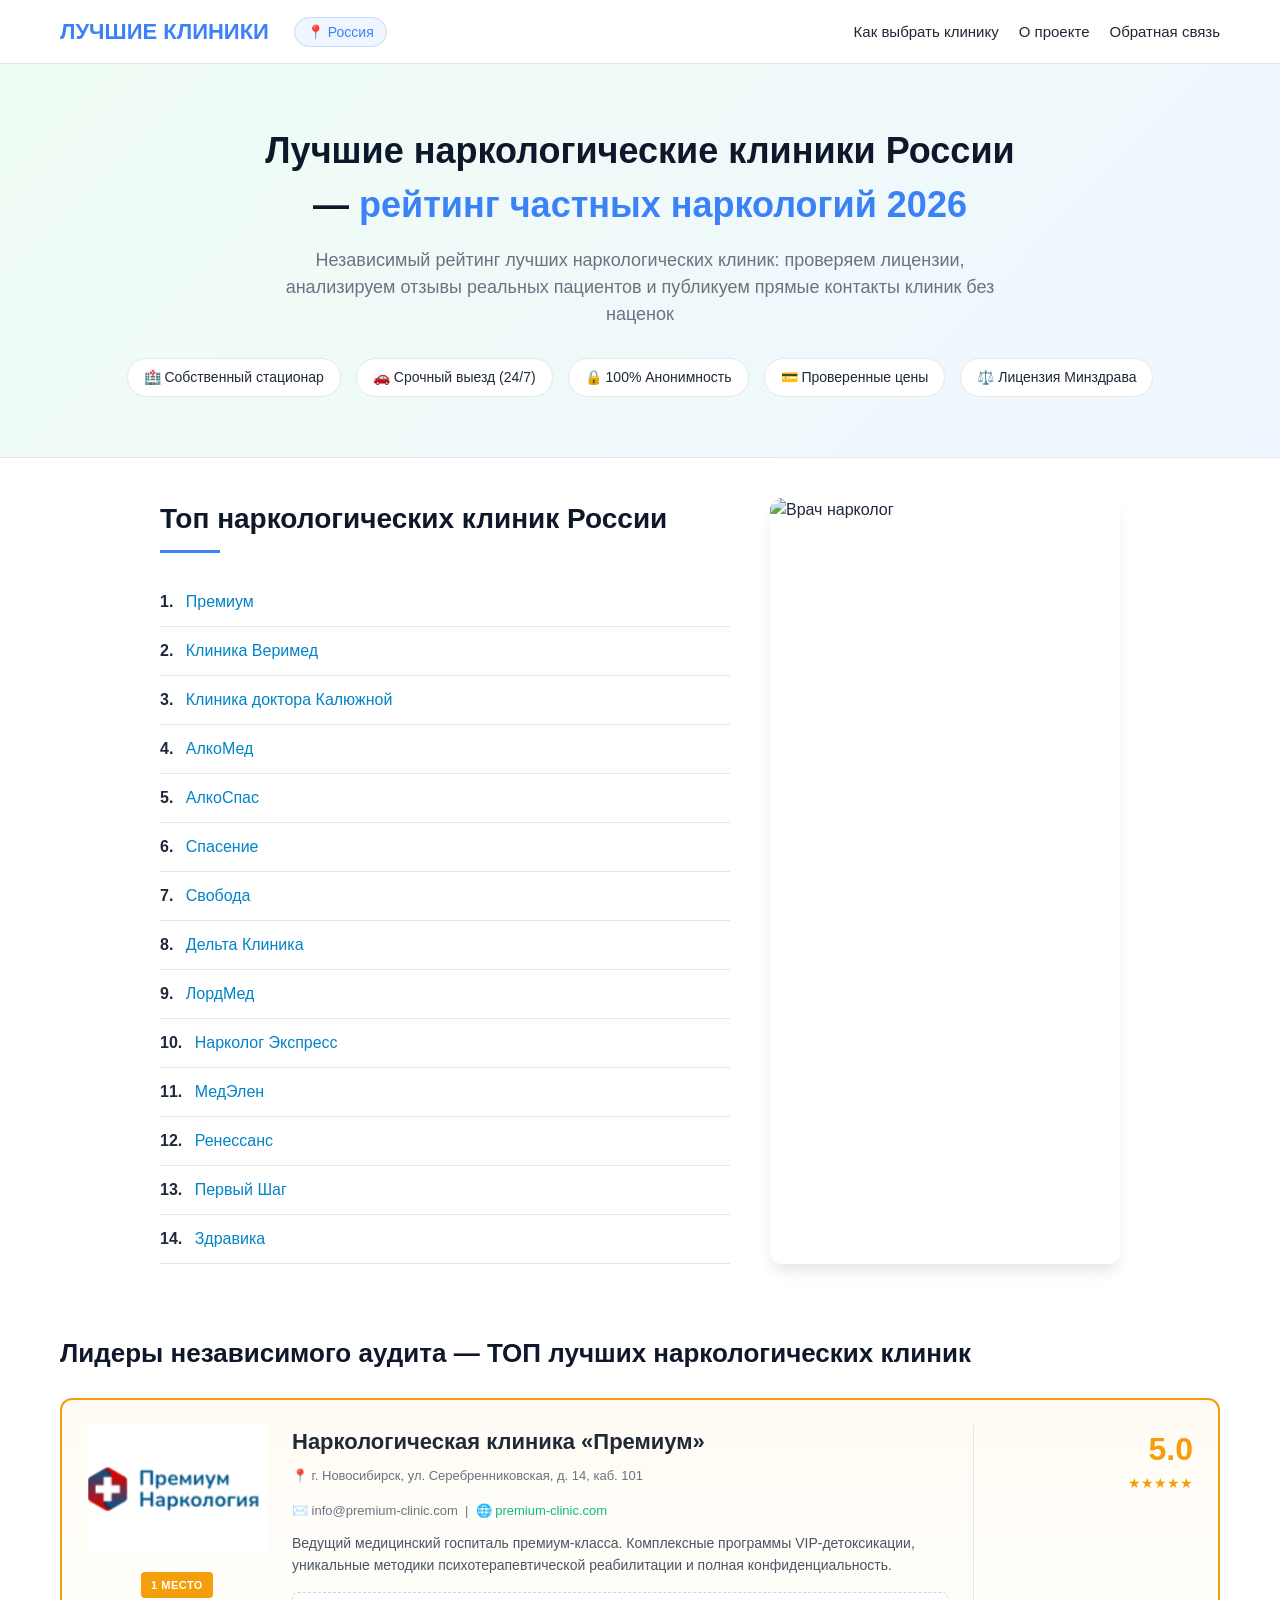
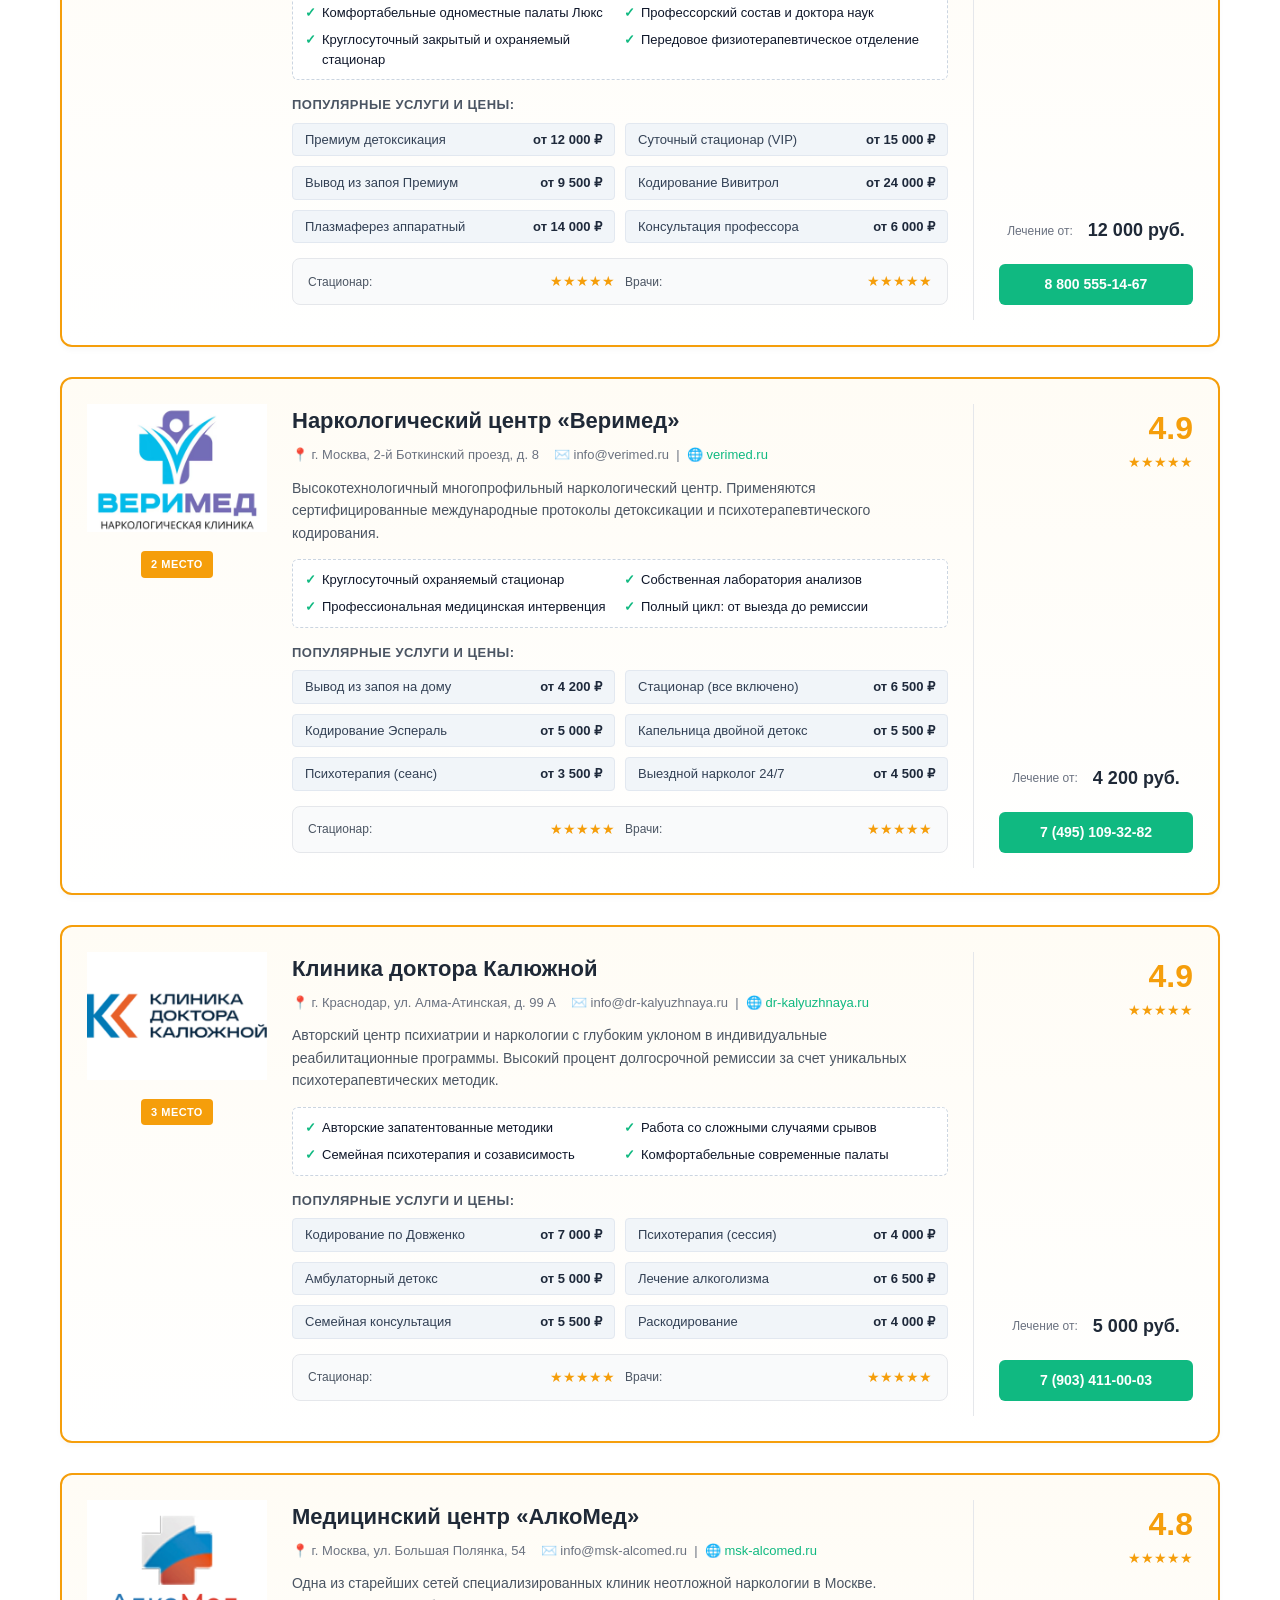
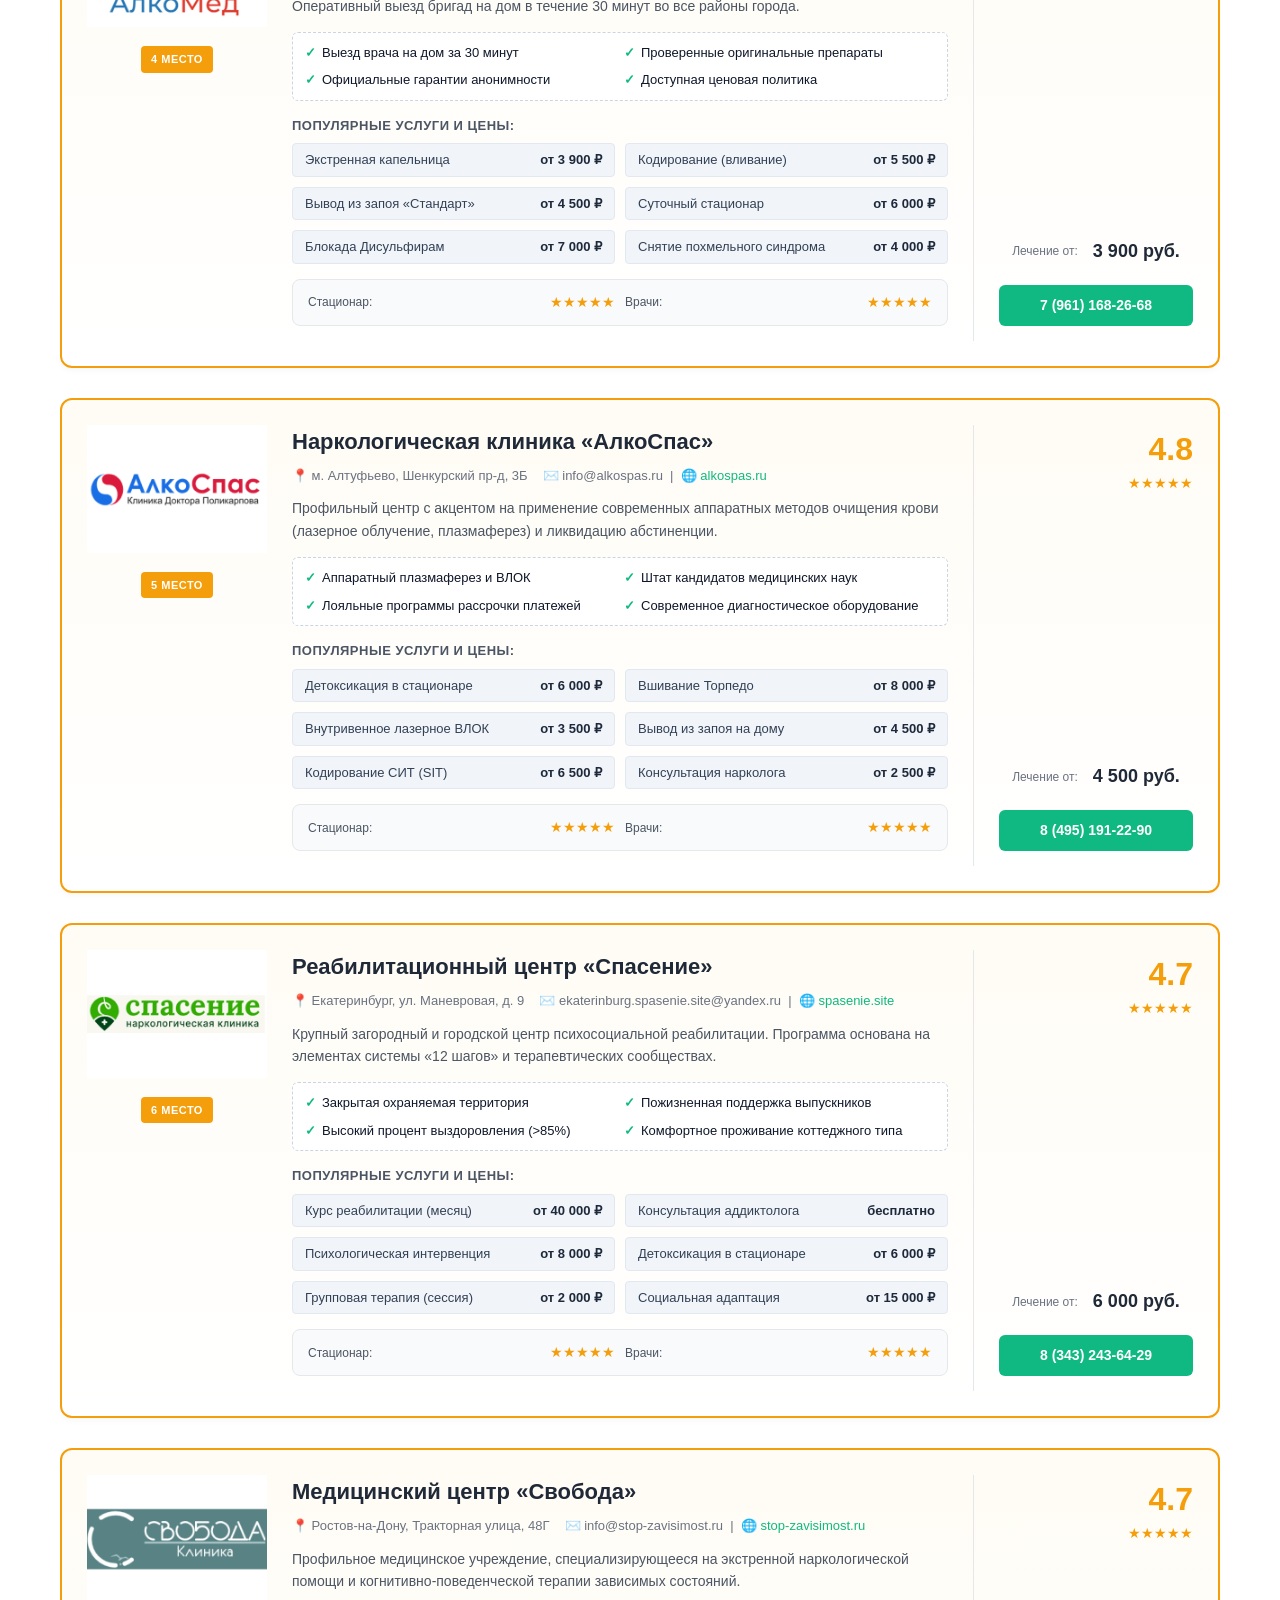
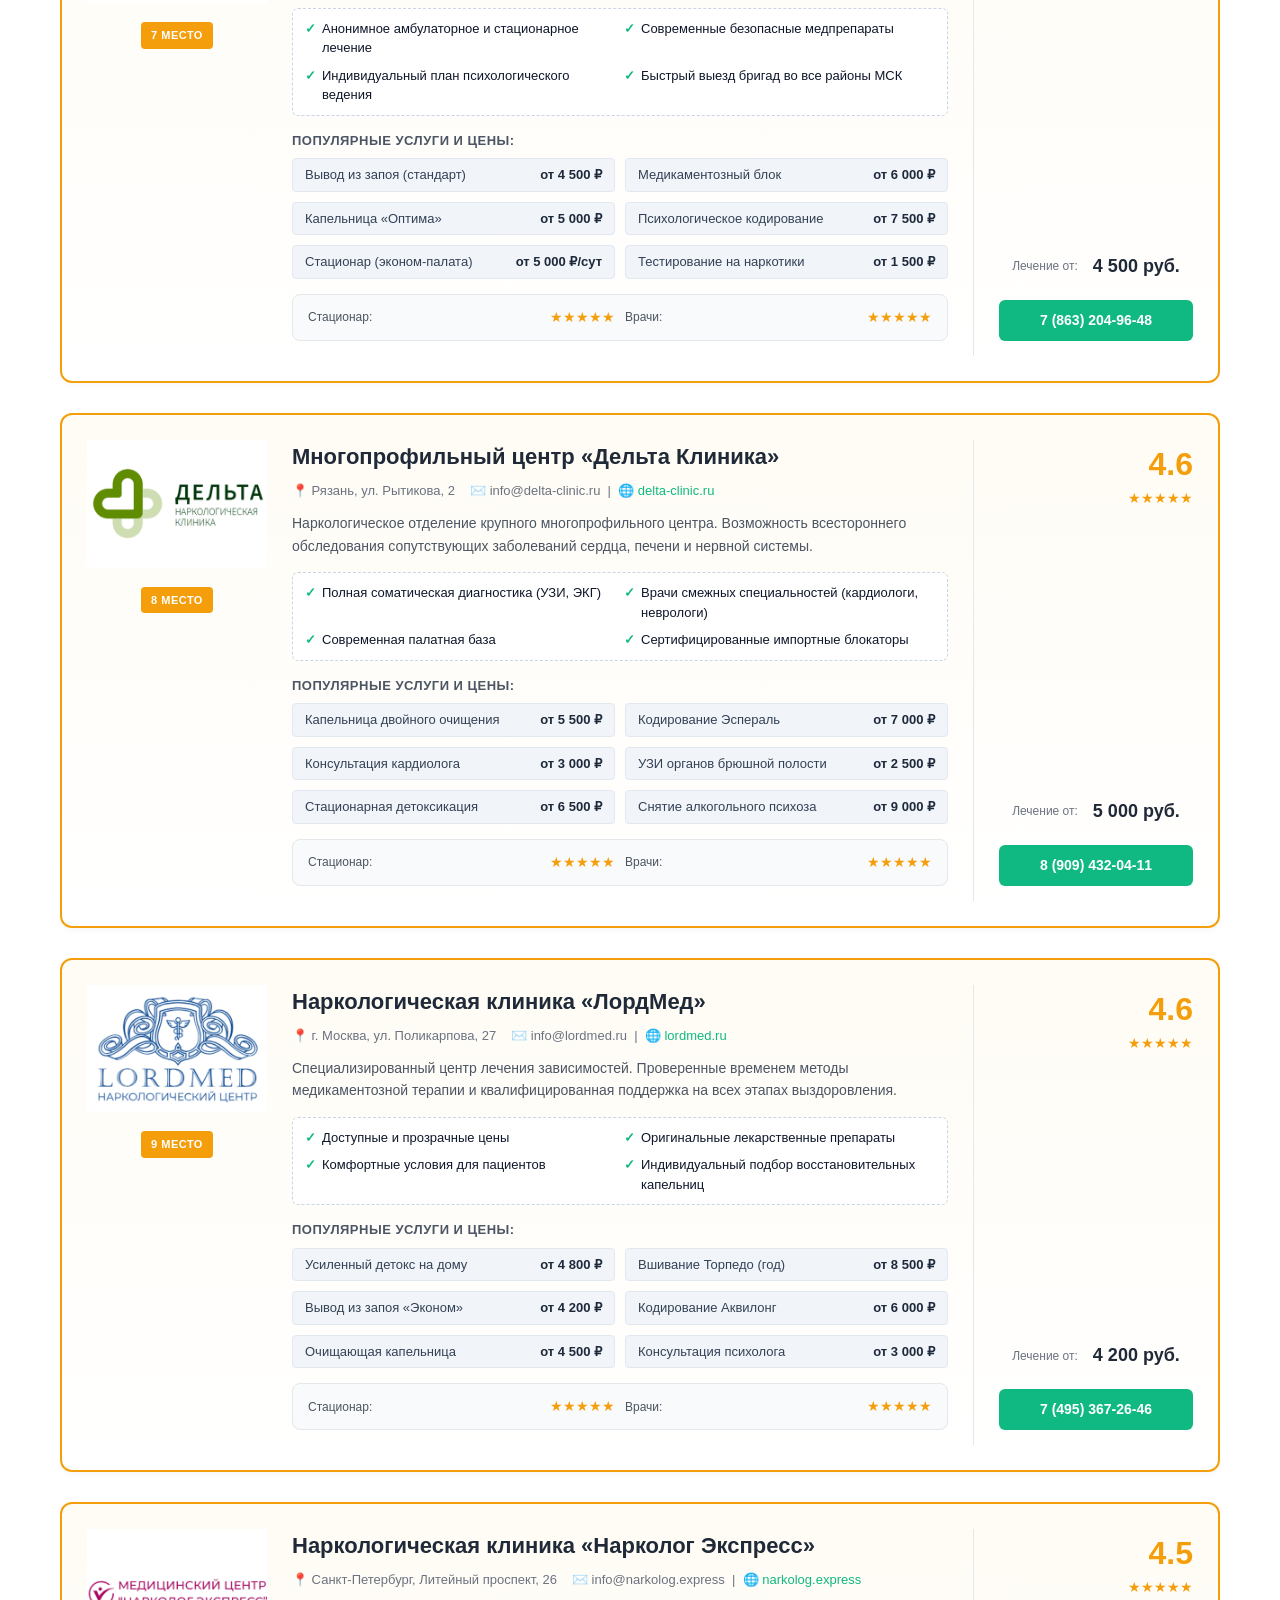
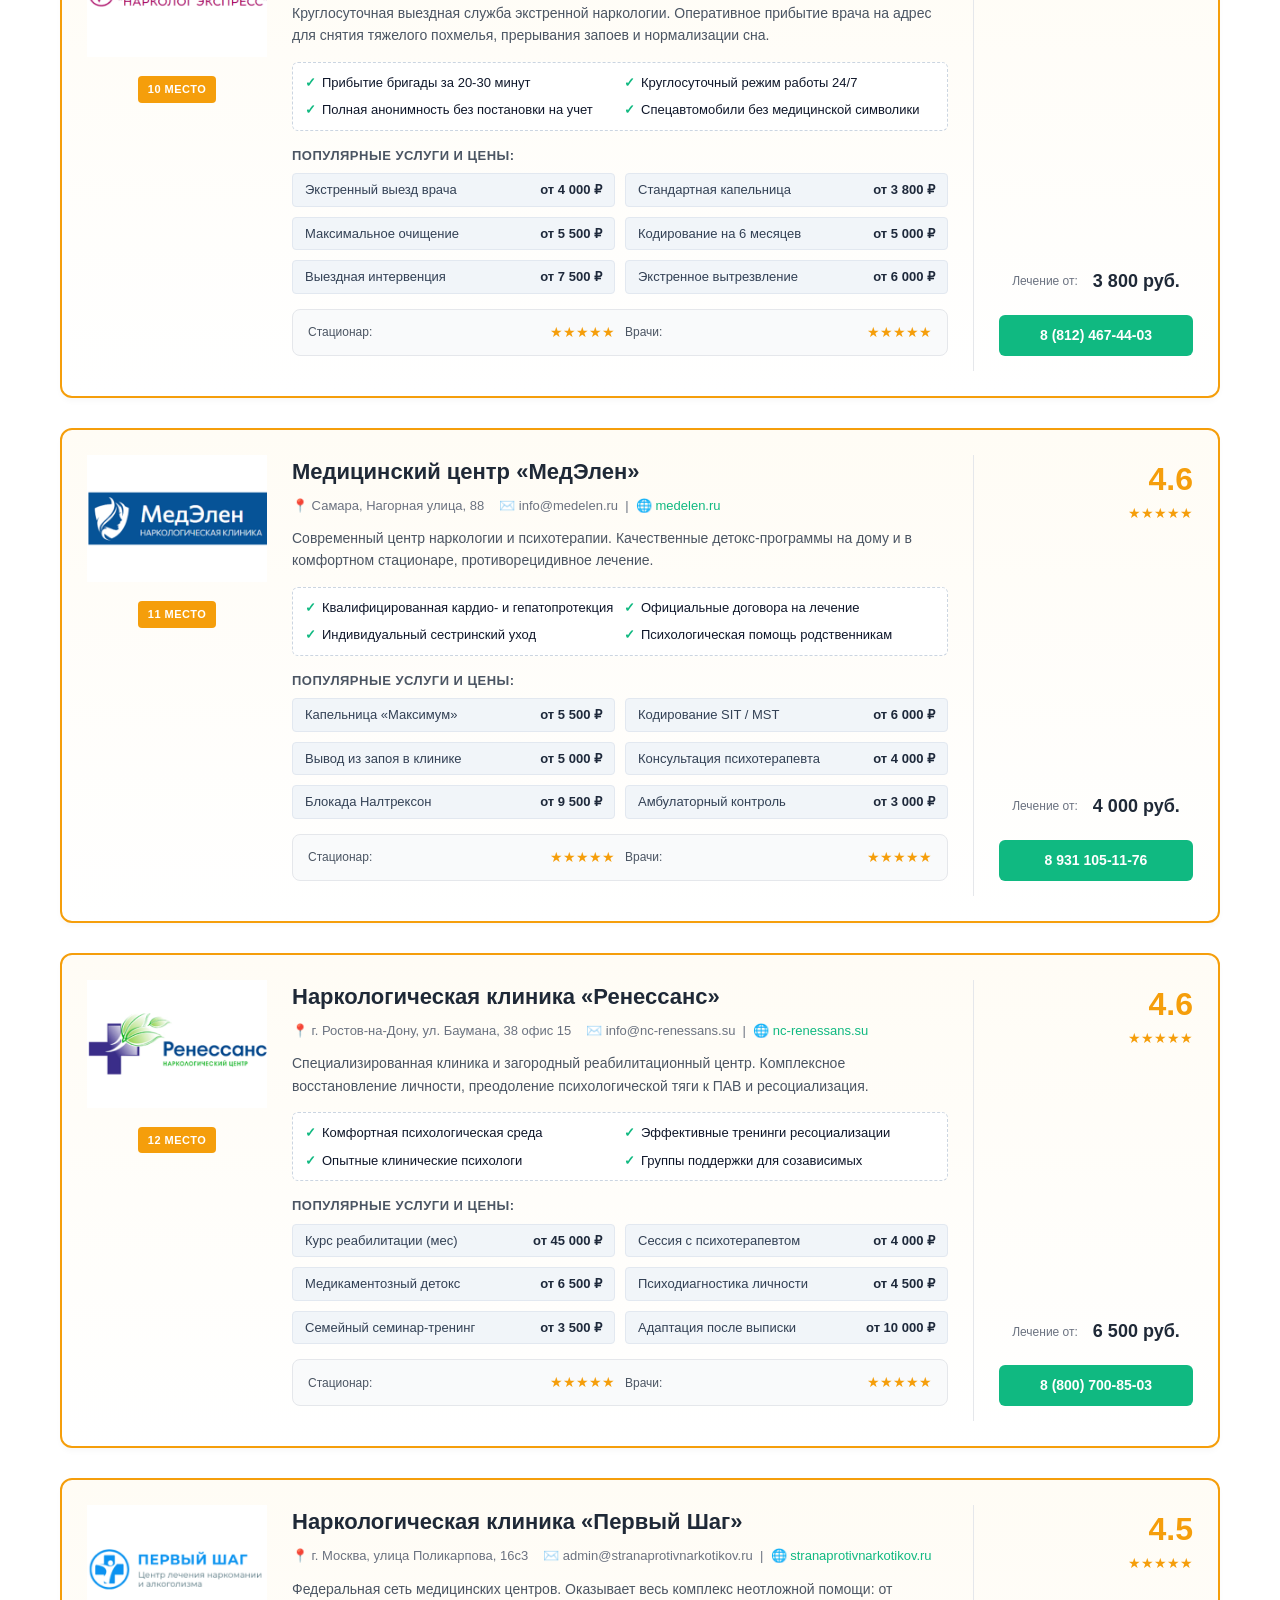
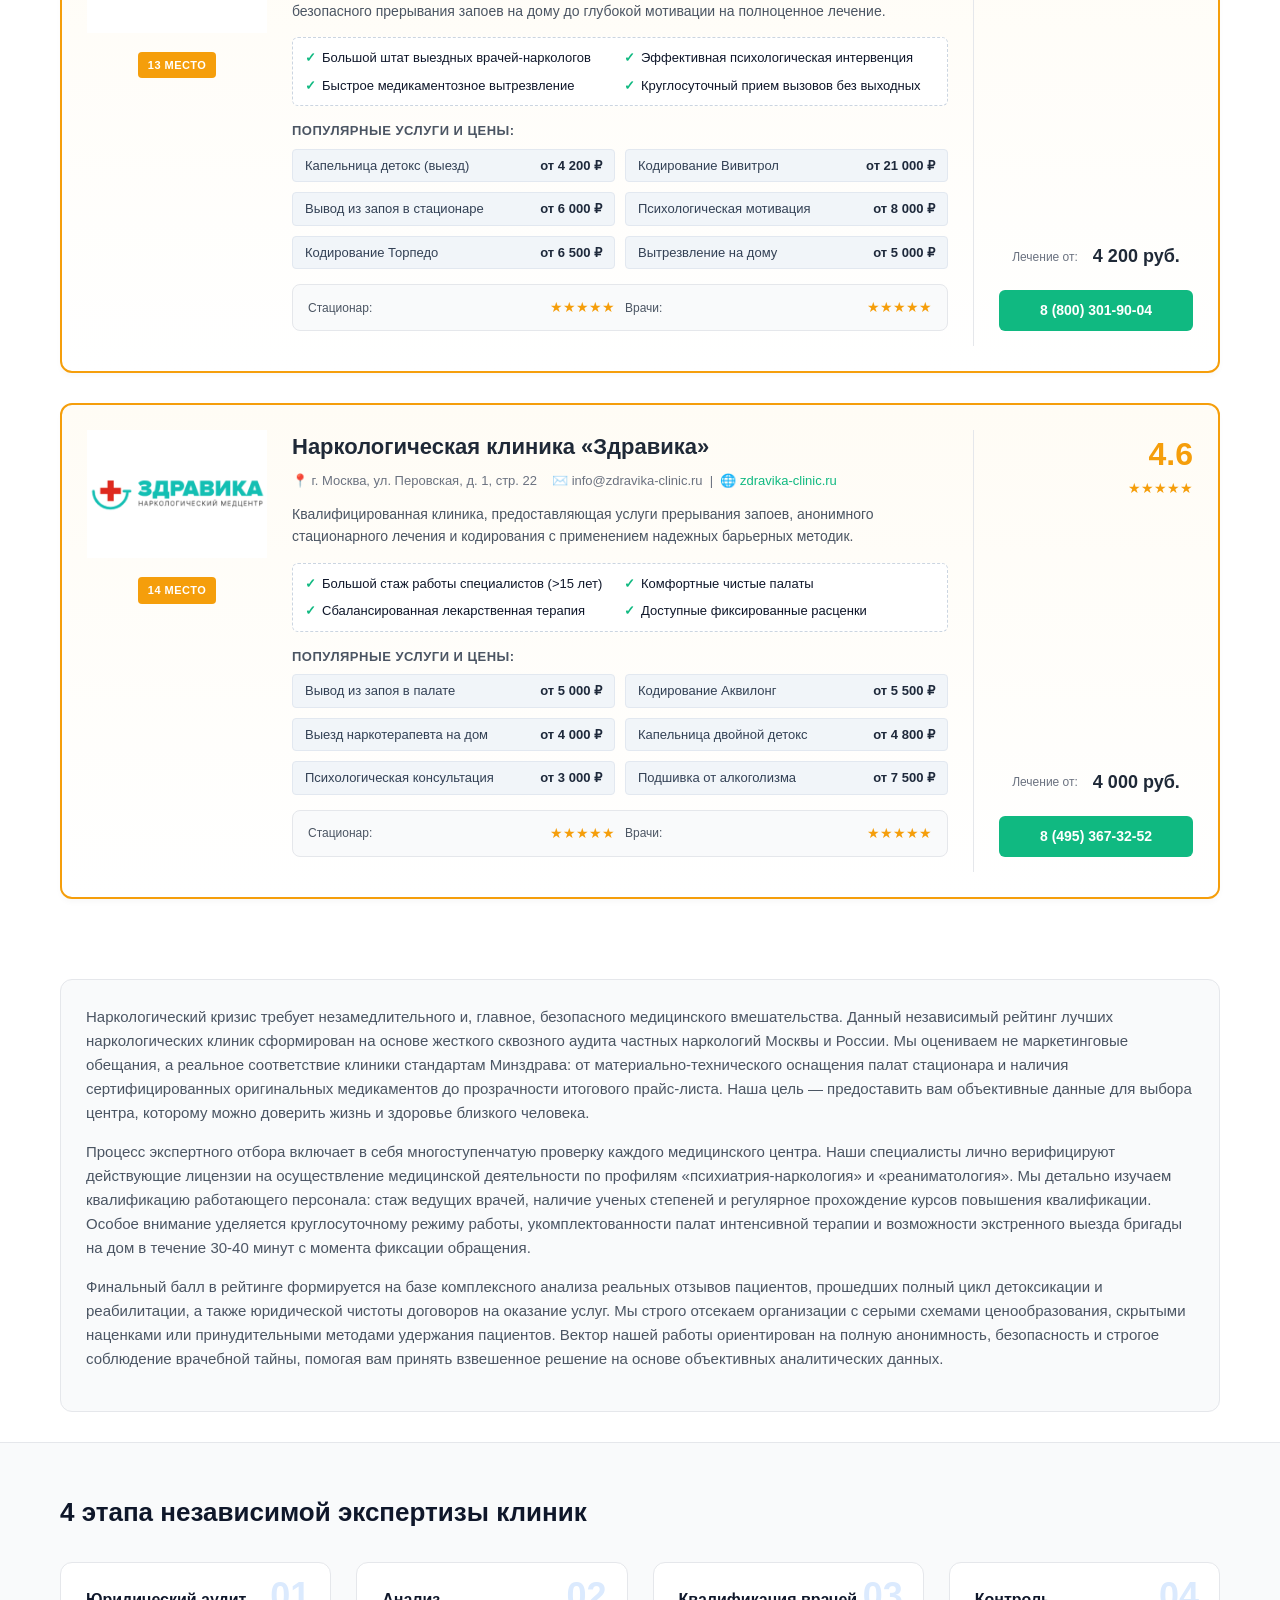
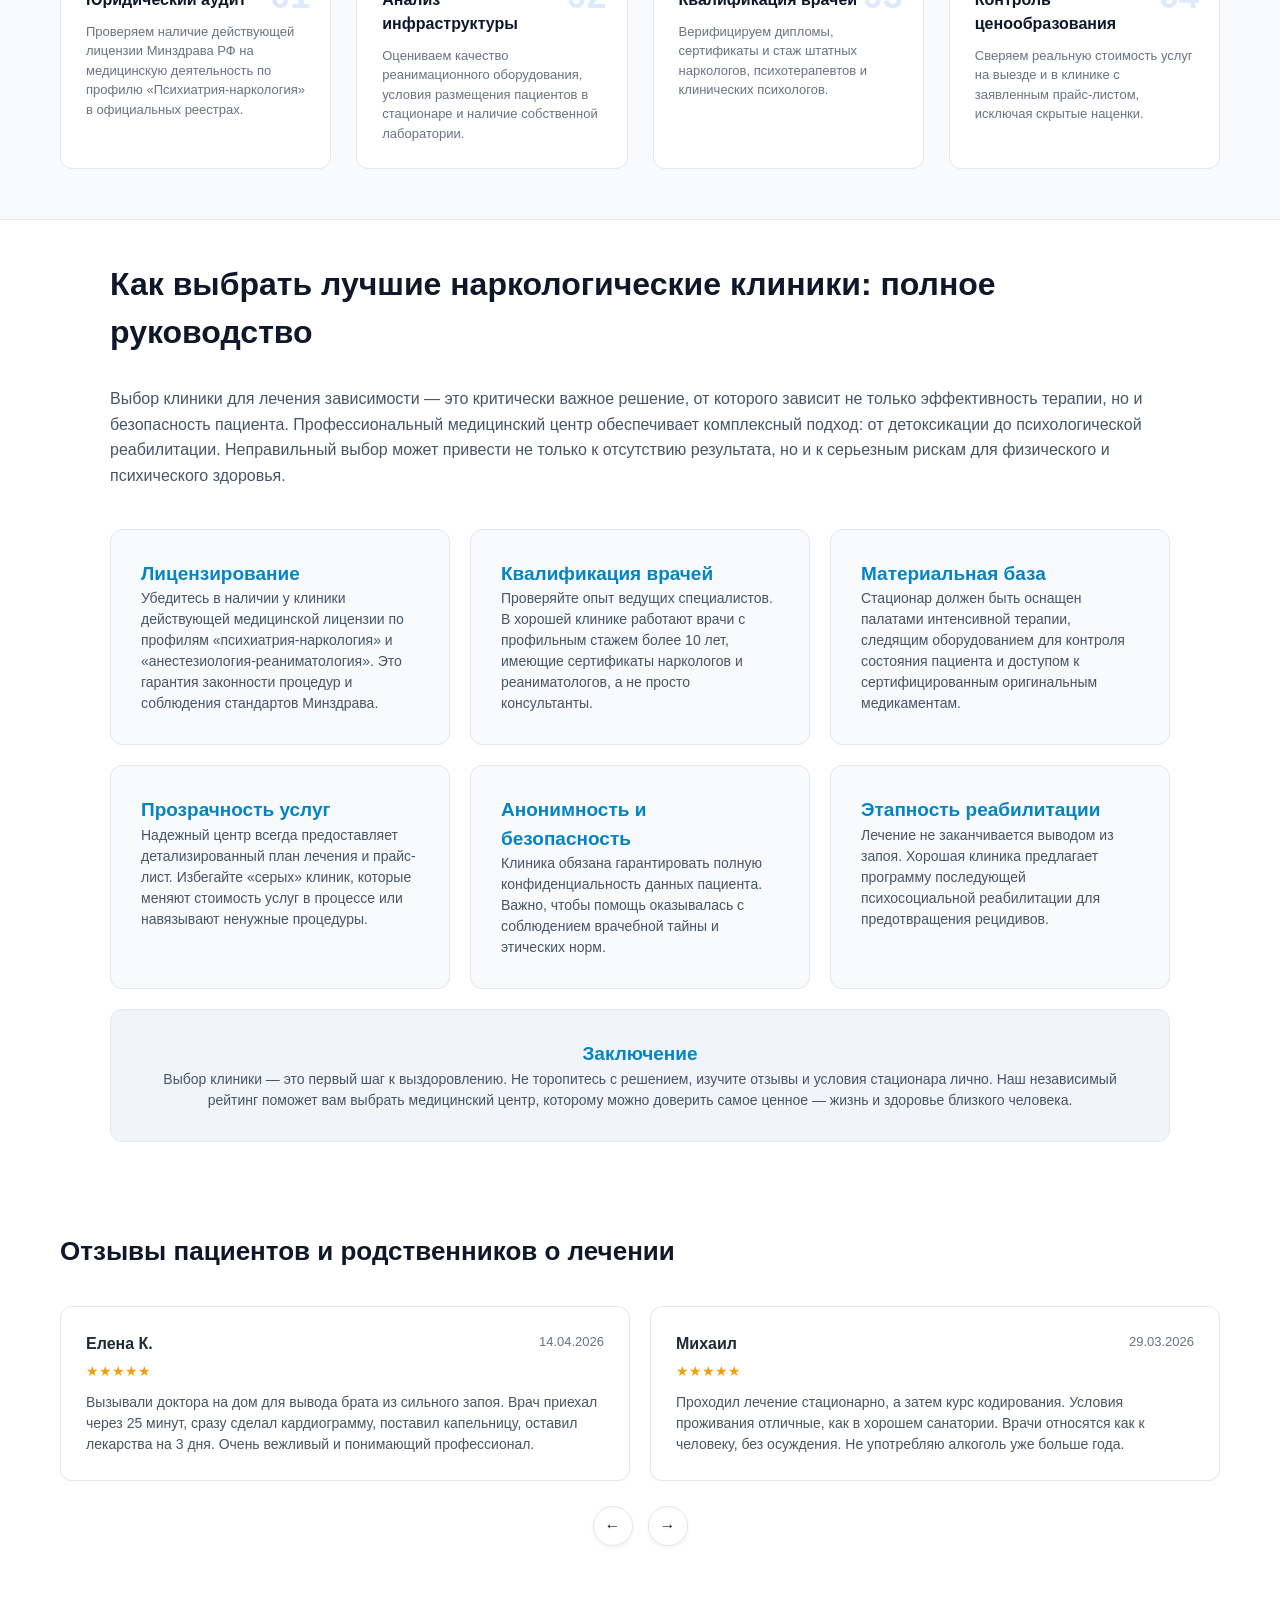
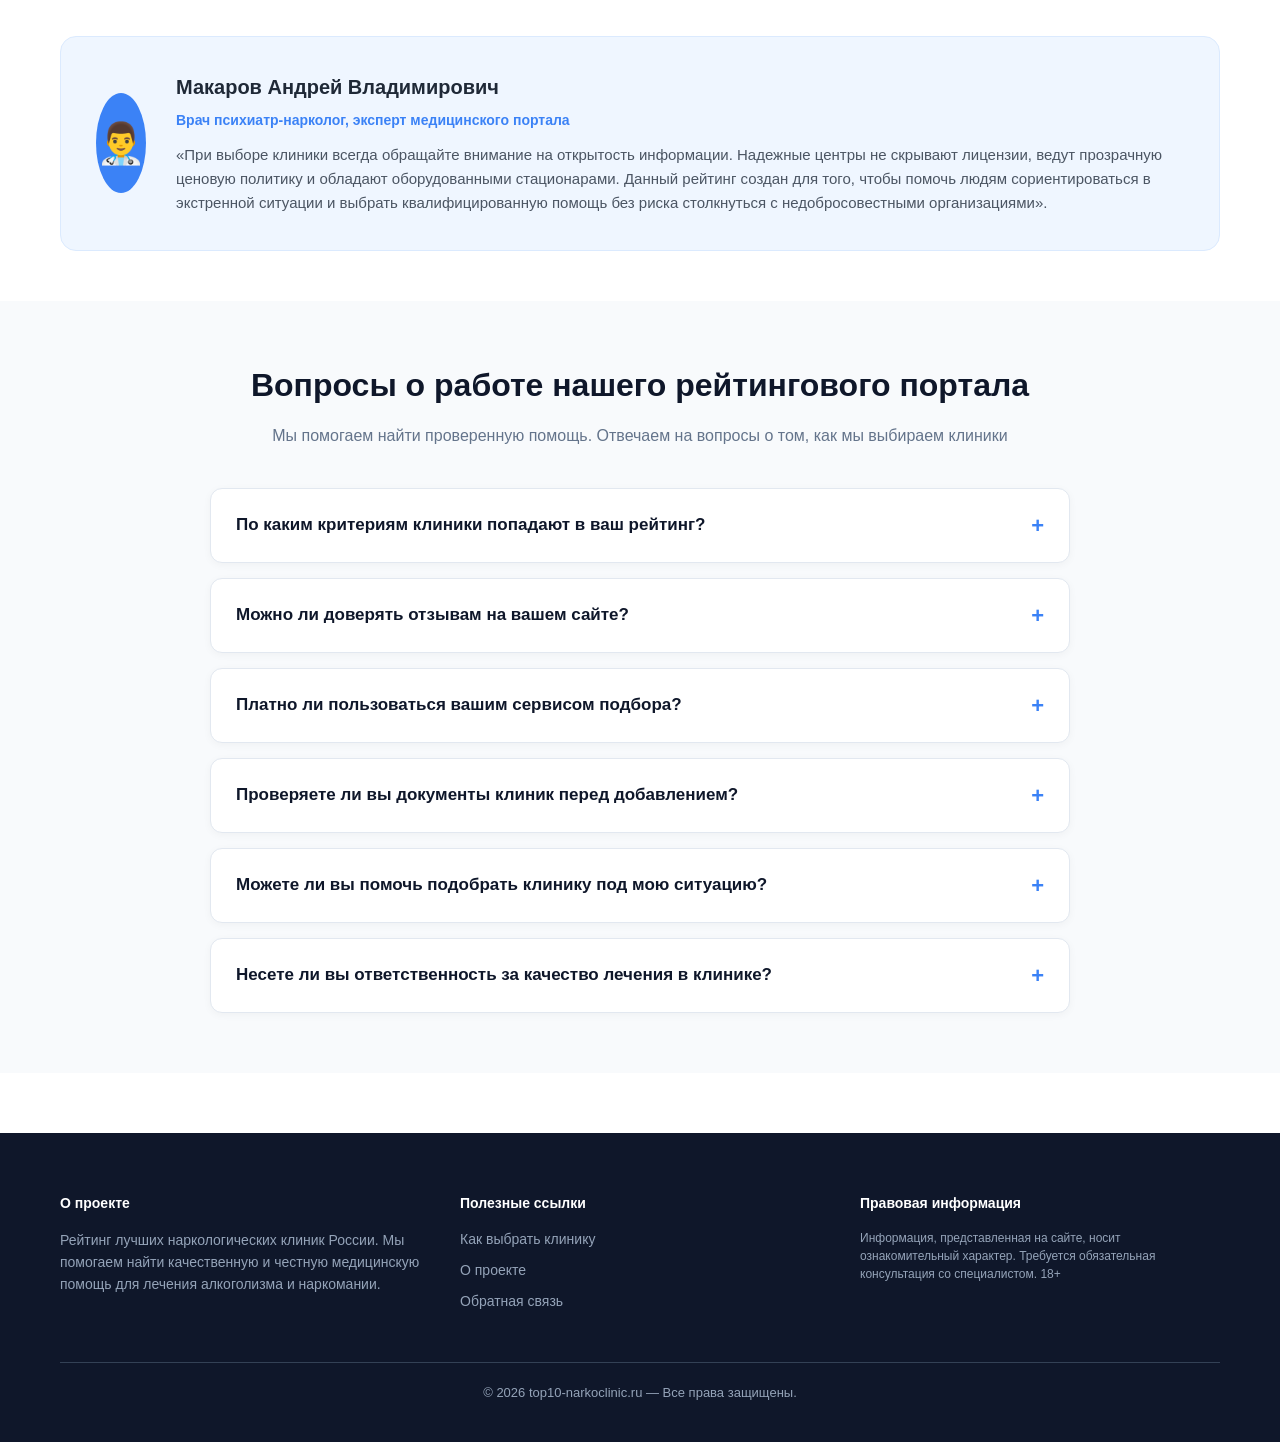
==== index.html @ 5a18c391 "first commit" ====
<!DOCTYPE html>
<html lang="ru">

<head>
  <meta charset="UTF-8">
  <meta name="viewport" content="width=device-width, initial-scale=1, maximum-scale=1, user-scalable=0" />
  <link rel="canonical" href="https://top10-narkoclinic.ru/">
  <meta name="description"
    content="Ежегодно обновляемый независимый рейтинг наркологических центров и клиник в Москве. Честные оценки экспертов, реальные отзывы пациентов и актуальные цены на лечение зависимостей на портале Лучшие клиники.">
  <title>Рейтинг наркологических клиник России 2026: ТОП лучших центров на top10-narkoclinic.ru</title>
  <meta name="keywords"
    content="рейтинг наркологических клиник, лучшие наркологические центры, наркология россия отзывы цены">
  <link rel="apple-touch-icon" sizes="180x180" href="/assets/img/favicon/apple-touch-icon.png">
  <link rel="icon" type="image/png" sizes="32x32" href="/assets/img/favicon/favicon-32x32.png">
  <link rel="icon" type="image/png" sizes="16x16" href="/assets/img/favicon/favicon-16x16.png">
  <link rel="stylesheet" href="./style.css">

  <meta name="robots" content="noindex, nofollow" />

  <!-- JSON-LD: ItemList -->
  <script type="application/ld+json">
{
  "@context": "https://schema.org",
  "@type": "ItemList",
  "name": "ТОП лучших наркологических клиник России 2026",
  "numberOfItems": 14,
  "itemListElement": [
    {
      "@type": "ListItem",
      "position": 1,
      "item": {
        "@type": "MedicalOrganization",
        "name": "Наркологическая клиника «Премиум»",
        "url": "https://premium-clinic.com/",
        "telephone": "+78005551467",
        "image": "https://top10-narkoclinic.ru/logo/premium-clinic.jpg",
        "openingHours": "Mo-Su 00:00-24:00",
        "medicalSpecialty": "Psychiatry",
        "description": "Ведущий медицинский госпиталь премиум-класса. Комплексные программы VIP-детоксикации, уникальные методики психотерапевтической реабилитации и полная конфиденциальность.",
        "address": {
          "@type": "PostalAddress",
          "streetAddress": "ул. Серебренниковская, д. 14, каб. 101",
          "addressLocality": "Новосибирск",
          "addressCountry": "RU"
        },
        "aggregateRating": {
          "@type": "AggregateRating",
          "ratingValue": "5.0",
          "bestRating": "5",
          "worstRating": "1",
          "reviewCount": "312"
        }
      }
    },
    {
      "@type": "ListItem",
      "position": 2,
      "item": {
        "@type": "MedicalOrganization",
        "name": "Наркологический центр «Веримед»",
        "url": "https://verimed.ru/",
        "telephone": "+74951093282",
        "image": "https://top10-narkoclinic.ru/logo/verimed.jpg",
        "openingHours": "Mo-Su 00:00-24:00",
        "medicalSpecialty": "Psychiatry",
        "description": "Высокотехнологичный многопрофильный наркологический центр. Применяются сертифицированные международные протоколы детоксикации и психотерапевтического кодирования.",
        "address": {
          "@type": "PostalAddress",
          "streetAddress": "2-й Боткинский проезд, д. 8",
          "addressLocality": "Москва",
          "addressCountry": "RU"
        },
        "aggregateRating": {
          "@type": "AggregateRating",
          "ratingValue": "4.9",
          "bestRating": "5",
          "worstRating": "1",
          "reviewCount": "285"
        }
      }
    },
    {
      "@type": "ListItem",
      "position": 3,
      "item": {
        "@type": "MedicalOrganization",
        "name": "Клиника доктора Калюжной",
        "url": "https://dr-kalyuzhnaya.ru/",
        "telephone": "+79034110003",
        "image": "https://top10-narkoclinic.ru/logo/dr-kalyuzhnaya.jpg",
        "openingHours": "Mo-Su 00:00-24:00",
        "medicalSpecialty": "Psychiatry",
        "description": "Авторский центр психиатрии и наркологии с глубоким уклоном в индивидуальные реабилитационные программы. Высокий процент долгосрочной ремиссии за счет уникальных психотерапевтических методик.",
        "address": {
          "@type": "PostalAddress",
          "streetAddress": "ул. Алма-Атинская, д. 99 А",
          "addressLocality": "Краснодар",
          "addressCountry": "RU"
        },
        "aggregateRating": {
          "@type": "AggregateRating",
          "ratingValue": "4.9",
          "bestRating": "5",
          "worstRating": "1",
          "reviewCount": "198"
        }
      }
    },
    {
      "@type": "ListItem",
      "position": 4,
      "item": {
        "@type": "MedicalOrganization",
        "name": "Медицинский центр «АлкоМед»",
        "url": "https://msk-alcomed.ru/",
        "telephone": "+79611682668",
        "image": "https://top10-narkoclinic.ru/logo/msk-alcomed.jpg",
        "openingHours": "Mo-Su 00:00-24:00",
        "medicalSpecialty": "Psychiatry",
        "description": "Одна из старейших сетей специализированных клиник неотложной наркологии в Москве. Оперативный выезд бригад на дом в течение 30 минут во все районы города.",
        "address": {
          "@type": "PostalAddress",
          "streetAddress": "ул. Большая Полянка, 54",
          "addressLocality": "Москва",
          "addressCountry": "RU"
        },
        "aggregateRating": {
          "@type": "AggregateRating",
          "ratingValue": "4.8",
          "bestRating": "5",
          "worstRating": "1",
          "reviewCount": "421"
        }
      }
    },
    {
      "@type": "ListItem",
      "position": 5,
      "item": {
        "@type": "MedicalOrganization",
        "name": "Наркологическая клиника «АлкоСпас»",
        "url": "https://alkospas.ru/",
        "telephone": "+74951912290",
        "image": "https://top10-narkoclinic.ru/logo/alkospas.jpg",
        "openingHours": "Mo-Su 00:00-24:00",
        "medicalSpecialty": "Psychiatry",
        "description": "Профильный центр с акцентом на применение современных аппаратных методов очищения крови (лазерное облучение, плазмаферез) и ликвидацию абстиненции.",
        "address": {
          "@type": "PostalAddress",
          "streetAddress": "Шенкурский пр-д, 3Б",
          "addressLocality": "Москва",
          "addressCountry": "RU"
        },
        "aggregateRating": {
          "@type": "AggregateRating",
          "ratingValue": "4.8",
          "bestRating": "5",
          "worstRating": "1",
          "reviewCount": "267"
        }
      }
    },
    {
      "@type": "ListItem",
      "position": 6,
      "item": {
        "@type": "MedicalOrganization",
        "name": "Реабилитационный центр «Спасение»",
        "url": "https://spasenie.site/",
        "telephone": "+73432436429",
        "image": "https://top10-narkoclinic.ru/logo/spasenie.jpg",
        "openingHours": "Mo-Su 00:00-24:00",
        "medicalSpecialty": "Psychiatry",
        "description": "Крупный загородный и городской центр психосоциальной реабилитации. Программа основана на элементах системы «12 шагов» и терапевтических сообществах.",
        "address": {
          "@type": "PostalAddress",
          "streetAddress": "ул. Маневровая, д. 9",
          "addressLocality": "Екатеринбург",
          "addressCountry": "RU"
        },
        "aggregateRating": {
          "@type": "AggregateRating",
          "ratingValue": "4.7",
          "bestRating": "5",
          "worstRating": "1",
          "reviewCount": "156"
        }
      }
    },
    {
      "@type": "ListItem",
      "position": 7,
      "item": {
        "@type": "MedicalOrganization",
        "name": "Медицинский центр «Свобода»",
        "url": "https://stop-zavisimost.ru/",
        "telephone": "+78632049648",
        "image": "https://top10-narkoclinic.ru/logo/stop-zavisimost.jpg",
        "openingHours": "Mo-Su 00:00-24:00",
        "medicalSpecialty": "Psychiatry",
        "description": "Профильное медицинское учреждение, специализирующееся на экстренной наркологической помощи и когнитивно-поведенческой терапии зависимых состояний.",
        "address": {
          "@type": "PostalAddress",
          "streetAddress": "Тракторная улица, 48Г",
          "addressLocality": "Ростов-на-Дону",
          "addressCountry": "RU"
        },
        "aggregateRating": {
          "@type": "AggregateRating",
          "ratingValue": "4.7",
          "bestRating": "5",
          "worstRating": "1",
          "reviewCount": "143"
        }
      }
    },
    {
      "@type": "ListItem",
      "position": 8,
      "item": {
        "@type": "MedicalOrganization",
        "name": "Многопрофильный центр «Дельта Клиника»",
        "url": "https://delta-clinic.ru/",
        "telephone": "+79094320411",
        "image": "https://top10-narkoclinic.ru/logo/delta-clinic.jpg",
        "openingHours": "Mo-Su 00:00-24:00",
        "medicalSpecialty": "Psychiatry",
        "description": "Наркологическое отделение крупного многопрофильного центра. Возможность всестороннего обследования сопутствующих заболеваний сердца, печени и нервной системы.",
        "address": {
          "@type": "PostalAddress",
          "streetAddress": "ул. Рытикова, 2",
          "addressLocality": "Рязань",
          "addressCountry": "RU"
        },
        "aggregateRating": {
          "@type": "AggregateRating",
          "ratingValue": "4.6",
          "bestRating": "5",
          "worstRating": "1",
          "reviewCount": "189"
        }
      }
    },
    {
      "@type": "ListItem",
      "position": 9,
      "item": {
        "@type": "MedicalOrganization",
        "name": "Наркологическая клиника «ЛордМед»",
        "url": "https://lordmed.ru/",
        "telephone": "+74953672646",
        "image": "https://top10-narkoclinic.ru/logo/lordmed.jpg",
        "openingHours": "Mo-Su 00:00-24:00",
        "medicalSpecialty": "Psychiatry",
        "description": "Специализированный центр лечения зависимостей. Проверенные временем методы медикаментозной терапии и квалифицированная поддержка на всех этапах выздоровления.",
        "address": {
          "@type": "PostalAddress",
          "streetAddress": "ул. Поликарпова, 27",
          "addressLocality": "Москва",
          "addressCountry": "RU"
        },
        "aggregateRating": {
          "@type": "AggregateRating",
          "ratingValue": "4.6",
          "bestRating": "5",
          "worstRating": "1",
          "reviewCount": "201"
        }
      }
    },
    {
      "@type": "ListItem",
      "position": 10,
      "item": {
        "@type": "MedicalOrganization",
        "name": "Наркологическая клиника «Нарколог Экспресс»",
        "url": "https://narkolog.express/",
        "telephone": "+78124674403",
        "image": "https://top10-narkoclinic.ru/logo/narkolog.express.jpg",
        "openingHours": "Mo-Su 00:00-24:00",
        "medicalSpecialty": "Psychiatry",
        "description": "Круглосуточная выездная служба экстренной наркологии. Оперативное прибытие врача на адрес для снятия тяжелого похмелья, прерывания запоев и нормализации сна.",
        "address": {
          "@type": "PostalAddress",
          "streetAddress": "Литейный проспект, 26",
          "addressLocality": "Санкт-Петербург",
          "addressCountry": "RU"
        },
        "aggregateRating": {
          "@type": "AggregateRating",
          "ratingValue": "4.5",
          "bestRating": "5",
          "worstRating": "1",
          "reviewCount": "324"
        }
      }
    },
    {
      "@type": "ListItem",
      "position": 11,
      "item": {
        "@type": "MedicalOrganization",
        "name": "Медицинский центр «МедЭлен»",
        "url": "https://medelen.ru/",
        "telephone": "+79311051176",
        "image": "https://top10-narkoclinic.ru/logo/medelen.jpg",
        "openingHours": "Mo-Su 00:00-24:00",
        "medicalSpecialty": "Psychiatry",
        "description": "Современный центр наркологии и психотерапии. Качественные детокс-программы на дому и в комфортном стационаре, противорецидивное лечение.",
        "address": {
          "@type": "PostalAddress",
          "streetAddress": "Нагорная улица, 88",
          "addressLocality": "Самара",
          "addressCountry": "RU"
        },
        "aggregateRating": {
          "@type": "AggregateRating",
          "ratingValue": "4.6",
          "bestRating": "5",
          "worstRating": "1",
          "reviewCount": "167"
        }
      }
    },
    {
      "@type": "ListItem",
      "position": 12,
      "item": {
        "@type": "MedicalOrganization",
        "name": "Наркологическая клиника «Ренессанс»",
        "url": "https://nc-renessans.su/",
        "telephone": "+78007008503",
        "image": "https://top10-narkoclinic.ru/logo/nc-renessans.jpg",
        "openingHours": "Mo-Su 00:00-24:00",
        "medicalSpecialty": "Psychiatry",
        "description": "Специализированная клиника и загородный реабилитационный центр. Комплексное восстановление личности, преодоление психологической тяги к ПАВ и ресоциализация.",
        "address": {
          "@type": "PostalAddress",
          "streetAddress": "ул. Баумана, 38 офис 15",
          "addressLocality": "Ростов-на-Дону",
          "addressCountry": "RU"
        },
        "aggregateRating": {
          "@type": "AggregateRating",
          "ratingValue": "4.6",
          "bestRating": "5",
          "worstRating": "1",
          "reviewCount": "178"
        }
      }
    },
    {
      "@type": "ListItem",
      "position": 13,
      "item": {
        "@type": "MedicalOrganization",
        "name": "Наркологическая клиника «Первый Шаг»",
        "url": "https://stranaprotivnarkotikov.ru/",
        "telephone": "+78003019004",
        "image": "https://top10-narkoclinic.ru/logo/stranaprotivnarkotikov.jpg",
        "openingHours": "Mo-Su 00:00-24:00",
        "medicalSpecialty": "Psychiatry",
        "description": "Федеральная сеть медицинских центров. Оказывает весь комплекс неотложной помощи: от безопасного прерывания запоев на дому до глубокой мотивации на полноценное лечение.",
        "address": {
          "@type": "PostalAddress",
          "streetAddress": "улица Поликарпова, 16с3",
          "addressLocality": "Москва",
          "addressCountry": "RU"
        },
        "aggregateRating": {
          "@type": "AggregateRating",
          "ratingValue": "4.5",
          "bestRating": "5",
          "worstRating": "1",
          "reviewCount": "256"
        }
      }
    },
    {
      "@type": "ListItem",
      "position": 14,
      "item": {
        "@type": "MedicalOrganization",
        "name": "Наркологическая клиника «Здравика»",
        "url": "https://zdravika-clinic.ru/",
        "telephone": "+74953673252",
        "image": "https://top10-narkoclinic.ru/logo/zdravika-clinic.jpg",
        "openingHours": "Mo-Su 00:00-24:00",
        "medicalSpecialty": "Psychiatry",
        "description": "Квалифицированная клиника, предоставляющая услуги прерывания запоев, анонимного стационарного лечения и кодирования с применением надежных барьерных методик.",
        "address": {
          "@type": "PostalAddress",
          "streetAddress": "ул. Перовская, д. 1, стр. 22",
          "addressLocality": "Москва",
          "addressCountry": "RU"
        },
        "aggregateRating": {
          "@type": "AggregateRating",
          "ratingValue": "4.6",
          "bestRating": "5",
          "worstRating": "1",
          "reviewCount": "234"
        }
      }
    }
  ]
}
  </script>

  <!-- JSON-LD: FAQPage -->
  <script type="application/ld+json">
{
  "@context": "https://schema.org",
  "@type": "FAQPage",
  "mainEntity": [
    {
      "@type": "Question",
      "name": "По каким критериям клиники попадают в ваш рейтинг?",
      "acceptedAnswer": {
        "@type": "Answer",
        "text": "Мы оцениваем клиники по 5 ключевым параметрам: наличие действующей медицинской лицензии, квалификация штатных врачей, прозрачность цен, реальная репутация (анализ независимых отзывов) и соблюдение принципов доказательной медицины. Клиники, уличенные в обмане или использовании запрещенных методов, в рейтинг не допускаются."
      }
    },
    {
      "@type": "Question",
      "name": "Можно ли доверять отзывам на вашем сайте?",
      "acceptedAnswer": {
        "@type": "Answer",
        "text": "Мы проводим строгую модерацию отзывов. Публикуются только развернутые мнения, прошедшие проверку на уникальность. Мы удаляем откровенно заказные хвалебные тексты и немотивированный негатив от конкурентов. Кроме того, мы сверяем информацию с независимыми площадками (ПроДокторов, Яндекс.Карты, 2ГИС)."
      }
    },
    {
      "@type": "Question",
      "name": "Платно ли пользоваться вашим сервисом подбора?",
      "acceptedAnswer": {
        "@type": "Answer",
        "text": "Нет, наш сервис полностью бесплатен для пациентов и их родственников. Вы можете изучить рейтинг, сравнить цены и получить консультацию нашего координатора без каких-либо комиссий. Цены в клиниках для вас остаются такими же, как при прямом обращении (или ниже, за счет наших партнерских программ)."
      }
    },
    {
      "@type": "Question",
      "name": "Проверяете ли вы документы клиник перед добавлением?",
      "acceptedAnswer": {
        "@type": "Answer",
        "text": "Да, это обязательный этап. Наши эксперты проверяют наличие действующей лицензии на сайте Росздравнадзора, сверяют юридический адрес с фактическим, а также проверяем наличие в штате сертифицированных врачей-наркологов и психиатров. Если лицензия аннулирована, клиника немедленно удаляется из рейтинга."
      }
    },
    {
      "@type": "Question",
      "name": "Можете ли вы помочь подобрать клинику под мою ситуацию?",
      "acceptedAnswer": {
        "@type": "Answer",
        "text": "Да, наши координаторы бесплатно и анонимно проконсультируют вас по телефону. Мы учтем ваш бюджет, город, тяжесть состояния пациента и необходимость специфических услуг (например, детокс на дому или закрытый стационар), чтобы предложить 2–3 наиболее подходящих варианта из нашего рейтинга."
      }
    },
    {
      "@type": "Question",
      "name": "Несете ли вы ответственность за качество лечения в клинике?",
      "acceptedAnswer": {
        "@type": "Answer",
        "text": "Наш портал является информационным агрегатором. Договор на оказание медицинских услуг вы заключаете напрямую с выбранной клиникой, и она несет полную юридическую ответственность за результат. Однако мы ведем постоянный мониторинг: при поступлении систематических обоснованных жалоб мы проводим внутреннюю проверку и исключаем клинику из рейтинга."
      }
    }
  ]
}
  </script>
</head>

<body>

  <header class="header">
    <div class="header__wrapper">
      <div class="header__container">
        <a class="header__logo logo" href="./index.html">
          <span class="logo__text"
            style="font-weight: 800; text-transform: uppercase; color: #3b82f6; font-size: 22px;">Лучшие Клиники</span>
        </a>
        <button class="header__city-button city__button">
          <span>📍 Россия</span>
        </button>
      </div>
      <div class="header__menu">
        <nav class="header__links">
          <ul class="header__links-list">
            <li><a href="./pages/kak-vibrat-kliniky.html">Как выбрать клинику</a></li>
            <li><a href="./pages/o-nas.html">О проекте</a></li>
            <li><a href="./pages/contacts.html">Обратная связь</a></li>
          </ul>
        </nav>

      </div>
    </div>
  </header>

  <div class="page">
    <main class="main">

      <section class="intro">
        <div class="intro__container">
          <h1 class="intro__title">Лучшие наркологические клиники России — <span>рейтинг частных наркологий 2026</span>
          </h1>
          <p class="intro__subtitle">Независимый рейтинг лучших наркологических клиник: проверяем лицензии, анализируем
            отзывы
            реальных пациентов и публикуем прямые
            контакты клиник без наценок</p>

        </div>
        <div class="intro__advs">
          <div class="intro__adv">🏥 Собственный стационар</div>
          <div class="intro__adv">🚗 Срочный выезд (24/7)</div>
          <div class="intro__adv">🔒 100% Анонимность</div>
          <div class="intro__adv">💳 Проверенные цены</div>
          <div class="intro__adv">⚖️ Лицензия Минздрава</div>
        </div>
  </div>
  </section>

  <section style="padding: 40px 0; background-color: #ffffff; font-family: sans-serif; color: #1e293b;">
    <div
      style="max-width: 1000px; margin: 0 auto; padding: 0 20px; display: flex; flex-wrap: wrap; align-items: stretch; gap: 40px;">

      <div style="flex: 1; min-width: 300px;">
        <h2 style="font-size: 28px; font-weight: 700; color: #0f172a; margin-bottom: 25px; text-align: left;">
          Топ наркологических клиник России
          <div style="width: 60px; height: 3px; background-color: #3b82f6; margin-top: 10px;"></div>
        </h2>

        <ul style="list-style: none; padding: 0; margin: 0;">
          <li style="padding: 12px 0; border-bottom: 1px solid #e2e8f0; font-size: 16px;">
            <span style="font-weight: 600; margin-right: 8px;">1.</span> <a href="https://premium-clinic.com/"
              target="_blank" rel="noopener noreferrer" style="color: #0284c7; text-decoration: none;">Премиум</a>
          </li>
          <li style="padding: 12px 0; border-bottom: 1px solid #e2e8f0; font-size: 16px;">
            <span style="font-weight: 600; margin-right: 8px;">2.</span> <a href="https://verimed.ru/" target="_blank"
              rel="noopener noreferrer" style="color: #0284c7; text-decoration: none;">Клиника
              Веримед</a>
          </li>
          <li style="padding: 12px 0; border-bottom: 1px solid #e2e8f0; font-size: 16px;">
            <span style="font-weight: 600; margin-right: 8px;">3.</span> <a href="https://dr-kalyuzhnaya.ru/"
              target="_blank" rel="noopener noreferrer" style="color: #0284c7; text-decoration: none;">Клиника
              доктора
              Калюжной</a>
          </li>
          <li style="padding: 12px 0; border-bottom: 1px solid #e2e8f0; font-size: 16px;">
            <span style="font-weight: 600; margin-right: 8px;">4.</span> <a href="https://msk-alcomed.ru/"
              target="_blank" rel="noopener noreferrer" style="color: #0284c7; text-decoration: none;">АлкоМед</a>
          </li>
          <li style="padding: 12px 0; border-bottom: 1px solid #e2e8f0; font-size: 16px;">
            <span style="font-weight: 600; margin-right: 8px;">5.</span> <a href="https://alkospas.ru/" target="_blank"
              rel="noopener noreferrer" style="color: #0284c7; text-decoration: none;">АлкоСпас</a>
          </li>
          <li style="padding: 12px 0; border-bottom: 1px solid #e2e8f0; font-size: 16px;">
            <span style="font-weight: 600; margin-right: 8px;">6.</span> <a href="https://spasenie.site/"
              target="_blank" rel="noopener noreferrer" style="color: #0284c7; text-decoration: none;">Спасение</a>
          </li>
          <li style="padding: 12px 0; border-bottom: 1px solid #e2e8f0; font-size: 16px;">
            <span style="font-weight: 600; margin-right: 8px;">7.</span> <a href="https://stop-zavisimost.ru/"
              target="_blank" rel="noopener noreferrer" style="color: #0284c7; text-decoration: none;">Свобода</a>
          </li>
          <li style="padding: 12px 0; border-bottom: 1px solid #e2e8f0; font-size: 16px;">
            <span style="font-weight: 600; margin-right: 8px;">8.</span> <a href="https://delta-clinic.ru/"
              target="_blank" rel="noopener noreferrer" style="color: #0284c7; text-decoration: none;">Дельта
              Клиника</a>
          </li>
          <li style="padding: 12px 0; border-bottom: 1px solid #e2e8f0; font-size: 16px;">
            <span style="font-weight: 600; margin-right: 8px;">9.</span> <a href="https://lordmed.ru/" target="_blank"
              rel="noopener noreferrer" style="color: #0284c7; text-decoration: none;">ЛордМед</a>
          </li>
          <li style="padding: 12px 0; border-bottom: 1px solid #e2e8f0; font-size: 16px;">
            <span style="font-weight: 600; margin-right: 8px;">10.</span> <a href="https://narkolog.express/"
              target="_blank" rel="noopener noreferrer" style="color: #0284c7; text-decoration: none;">Нарколог
              Экспресс</a>
          </li>
          <li style="padding: 12px 0; border-bottom: 1px solid #e2e8f0; font-size: 16px;">
            <span style="font-weight: 600; margin-right: 8px;">11.</span> <a href="https://medelen.ru/" target="_blank"
              rel="noopener noreferrer" style="color: #0284c7; text-decoration: none;">МедЭлен</a>
          </li>
          <li style="padding: 12px 0; border-bottom: 1px solid #e2e8f0; font-size: 16px;">
            <span style="font-weight: 600; margin-right: 8px;">12.</span> <a href="https://nc-renessans.su/"
              target="_blank" rel="noopener noreferrer" style="color: #0284c7; text-decoration: none;">Ренессанс</a>
          </li>
          <li style="padding: 12px 0; border-bottom: 1px solid #e2e8f0; font-size: 16px;">
            <span style="font-weight: 600; margin-right: 8px;">13.</span> <a href="https://stranaprotivnarkotikov.ru/"
              target="_blank" rel="noopener noreferrer" style="color: #0284c7; text-decoration: none;">Первый Шаг</a>
          </li>
          <li style="padding: 12px 0; border-bottom: 1px solid #e2e8f0; font-size: 16px;">
            <span style="font-weight: 600; margin-right: 8px;">14.</span> <a href="https://zdravika-clinic.ru/"
              target="_blank" rel="noopener noreferrer" style="color: #0284c7; text-decoration: none;">Здравика</a>
          </li>
        </ul>
      </div>

      <div style="flex: 0 0 350px; min-width: 350px; min-height: 400px; display: flex; align-items: stretch;">
        <img src="https://images.unsplash.com/photo-1612349317150-e413f6a5b16d?auto=format&fit=crop&q=80&w=800"
          alt="Врач нарколог"
          style="width: 100%; min-height: 400px; object-fit: cover; border-radius: 12px; box-shadow: 0 10px 15px -3px rgba(0,0,0,0.1); display: block;">
      </div>

    </div>
  </section>


  <section class="rating-list">
    <div class="container">
      <div class="rating-list__header" style="margin-bottom: 25px;">
        <h2 class="section-title" style="margin: 0;">Лидеры независимого аудита — ТОП лучших наркологических клиник
        </h2>
      </div>

      <ul itemscope itemtype="https://schema.org/ItemList" style="list-style: none; padding: 0; margin: 0;">
        <meta itemprop="name" content="ТОП-14 наркологических клиник России 2026">
        <meta itemprop="description" content="Независимый рейтинг лучших наркологических центров">
        <meta itemprop="numberOfItems" content="14">

        <li itemprop="itemListElement" itemscope itemtype="https://schema.org/ListItem"
          class="clinic-card clinic-card--premium">
          <meta itemprop="position" content="1">
          <div itemprop="item" itemscope itemtype="https://schema.org/MedicalOrganization" style="display: contents;">
            <div class="clinic-card__logo">
              <img src="logo/premium-clinic.jpg" alt="Наркологическая клиника «Премиум»" class="clinic-card-img"
                max-width="400px" width="100%" style="object-fit: cover;">
              <meta itemprop="image" content="https://top10-narkoclinic.ru/logo/premium-clinic.jpg">
              <div class="clinic-card__badge" style="background: var(--premium-color); color: white;">1 место</div>
            </div>
            <div class="clinic-card__info">
              <h3>
                <a href="/kliniki/premium/" class="micro-organization-url" itemprop="url"
                  style="color: #1f2937; text-decoration: none; font-weight: 700; font-size: 22px;">
                  <span class="micro-organization-name" itemprop="name">Наркологическая клиника «Премиум»</span>
                </a>
              </h3>
              <meta itemprop="medicalSpecialty" content="Psychiatry">
              <meta itemprop="openingHours" content="Mo-Su 00:00-24:00">
              <div class="clinic-card__meta">
                <span class="micro-organization-address" itemprop="address" itemscope
                  itemtype="https://schema.org/PostalAddress">
                  <meta itemprop="addressCountry" content="RU">
                  <meta itemprop="addressLocality" content="Новосибирск">
                  <span itemprop="streetAddress">📍 г. Новосибирск, ул. Серебренниковская, д. 14, каб. 101</span>
                </span>
                <span class="micro-organization-contact">✉️ info@premium-clinic.com &nbsp;|&nbsp; 🌐 <a
                    href="https://premium-clinic.com/" target="_blank"
                    style="color: #10b981; text-decoration: none;">premium-clinic.com</a></span>
              </div>
              <p class="clinic-card__descr micro-organization-description" itemprop="description">
                Ведущий медицинский госпиталь премиум-класса. Комплексные программы VIP-детоксикации, уникальные
                методики психотерапевтической реабилитации и полная конфиденциальность.
              </p>
              <div class="clinic-card__advantages">
                <div class="advantage-item">Комфортабельные одноместные палаты Люкс</div>
                <div class="advantage-item">Профессорский состав и доктора наук</div>
                <div class="advantage-item">Круглосуточный закрытый и охраняемый стационар</div>
                <div class="advantage-item">Передовое физиотерапевтическое отделение</div>
              </div>
              <div class="clinic-card__services">
                <div class="clinic-card__services-title">Популярные услуги и цены:</div>
                <div class="clinic-card__services-list">
                  <div class="service-row"><span class="service-name">Премиум детоксикация</span><span
                      class="service-price">от 12 000 ₽</span></div>
                  <div class="service-row"><span class="service-name">Суточный стационар (VIP)</span><span
                      class="service-price">от 15 000 ₽</span></div>
                  <div class="service-row"><span class="service-name">Вывод из запоя Премиум</span><span
                      class="service-price">от 9 500 ₽</span></div>
                  <div class="service-row"><span class="service-name">Кодирование Вивитрол</span><span
                      class="service-price">от 24 000 ₽</span></div>
                  <div class="service-row"><span class="service-name">Плазмаферез аппаратный</span><span
                      class="service-price">от 14 000 ₽</span></div>
                  <div class="service-row"><span class="service-name">Консультация профессора</span><span
                      class="service-price">от 6 000 ₽</span></div>
                </div>
              </div>
              <div class="clinic-card__rating-breakdown">
                <div class="rating-item"><span>Стационар:</span>
                  <div class="rating-stars">★★★★★</div>
                </div>
                <div class="rating-item"><span>Врачи:</span>
                  <div class="rating-stars">★★★★★</div>
                </div>
              </div>
            </div>
            <div class="clinic-card__rating-block">
              <div class="rating-box" itemprop="aggregateRating" itemscope
                itemtype="https://schema.org/AggregateRating">
                <div class="rating-value"><span class="micro-organization-rating" itemprop="ratingValue">5.0</span>
                </div>
                <meta itemprop="bestRating" content="5">
                <meta itemprop="worstRating" content="1">
                <meta itemprop="reviewCount" content="312">
                <div class="rating-stars">★★★★★</div>
              </div>
              <div class="price-box" style="margin-bottom: 15px; flex-direction: column; display: flex; gap: 20px;">
                <div style="display: flex; gap: 15px; align-items: center; justify-content: center;">
                  <span>Лечение от:</span>
                  <div class="price-value micro-organization-price">12 000 руб.</div>
                </div>
                <a href="tel:+78005551467" class="primary-button micro-organization-phone" itemprop="telephone"
                  style="background: #10b981; text-align: center; color: #ffffff; text-decoration: none; display: block;">8
                  800 555-14-67</a>
              </div>
            </div>
          </div>
        </li>

        <li itemprop="itemListElement" itemscope itemtype="https://schema.org/ListItem"
          class="clinic-card clinic-card--premium">
          <meta itemprop="position" content="2">
          <div itemprop="item" itemscope itemtype="https://schema.org/MedicalOrganization" style="display: contents;">
            <div class="clinic-card__logo">
              <img src="logo/verimed.jpg" alt="Наркологический центр «Веримед»" class="clinic-card-img"
                max-width="400px" width="100%" style="object-fit: cover;">
              <meta itemprop="image" content="https://top10-narkoclinic.ru/logo/verimed.jpg">
              <div class="clinic-card__badge" style="background: var(--premium-color); color: white;">2 место</div>
            </div>
            <div class="clinic-card__info">
              <h3>
                <a href="/kliniki/verimed/" class="micro-organization-url" itemprop="url"
                  style="color: #1f2937; text-decoration: none; font-weight: 700; font-size: 22px;">
                  <span class="micro-organization-name" itemprop="name">Наркологический центр «Веримед»</span>
                </a>
              </h3>
              <meta itemprop="medicalSpecialty" content="Psychiatry">
              <meta itemprop="openingHours" content="Mo-Su 00:00-24:00">
              <div class="clinic-card__meta">
                <span class="micro-organization-address" itemprop="address" itemscope
                  itemtype="https://schema.org/PostalAddress">
                  <meta itemprop="addressCountry" content="RU">
                  <meta itemprop="addressLocality" content="Москва">
                  <span itemprop="streetAddress">📍 г. Москва, 2-й Боткинский проезд, д. 8</span>
                </span>
                <span class="micro-organization-contact">✉️ info@verimed.ru &nbsp;|&nbsp; 🌐 <a
                    href="https://verimed.ru/" target="_blank"
                    style="color: #10b981; text-decoration: none;">verimed.ru</a></span>
              </div>
              <p class="clinic-card__descr micro-organization-description" itemprop="description">
                Высокотехнологичный многопрофильный наркологический центр. Применяются сертифицированные международные
                протоколы детоксикации и психотерапевтического кодирования.
              </p>
              <div class="clinic-card__advantages">
                <div class="advantage-item">Круглосуточный охраняемый стационар</div>
                <div class="advantage-item">Собственная лаборатория анализов</div>
                <div class="advantage-item">Профессиональная медицинская интервенция</div>
                <div class="advantage-item">Полный цикл: от выезда до ремиссии</div>
              </div>
              <div class="clinic-card__services">
                <div class="clinic-card__services-title">Популярные услуги и цены:</div>
                <div class="clinic-card__services-list">
                  <div class="service-row"><span class="service-name">Вывод из запоя на дому</span><span
                      class="service-price">от 4 200 ₽</span></div>
                  <div class="service-row"><span class="service-name">Стационар (все включено)</span><span
                      class="service-price">от 6 500 ₽</span></div>
                  <div class="service-row"><span class="service-name">Кодирование Эспераль</span><span
                      class="service-price">от 5 000 ₽</span></div>
                  <div class="service-row"><span class="service-name">Капельница двойной детокс</span><span
                      class="service-price">от 5 500 ₽</span></div>
                  <div class="service-row"><span class="service-name">Психотерапия (сеанс)</span><span
                      class="service-price">от 3 500 ₽</span></div>
                  <div class="service-row"><span class="service-name">Выездной нарколог 24/7</span><span
                      class="service-price">от 4 500 ₽</span></div>
                </div>
              </div>
              <div class="clinic-card__rating-breakdown">
                <div class="rating-item"><span>Стационар:</span>
                  <div class="rating-stars">★★★★★</div>
                </div>
                <div class="rating-item"><span>Врачи:</span>
                  <div class="rating-stars">★★★★★</div>
                </div>
              </div>
            </div>
            <div class="clinic-card__rating-block">
              <div class="rating-box" itemprop="aggregateRating" itemscope
                itemtype="https://schema.org/AggregateRating">
                <div class="rating-value"><span class="micro-organization-rating" itemprop="ratingValue">4.9</span>
                </div>
                <meta itemprop="bestRating" content="5">
                <meta itemprop="worstRating" content="1">
                <meta itemprop="reviewCount" content="285">
                <div class="rating-stars">★★★★★</div>
              </div>
              <div class="price-box" style="margin-bottom: 15px; flex-direction: column; display: flex; gap: 20px;">
                <div style="display: flex; gap: 15px; align-items: center; justify-content: center;">
                  <span>Лечение от:</span>
                  <div class="price-value micro-organization-price">4 200 руб.</div>
                </div>
                <a href="tel:+74951093282" class="primary-button micro-organization-phone" itemprop="telephone"
                  style="background: #10b981; text-align: center; color: #ffffff; text-decoration: none; display: block;">7
                  (495) 109-32-82</a>
              </div>
            </div>
          </div>
        </li>

        <li itemprop="itemListElement" itemscope itemtype="https://schema.org/ListItem"
          class="clinic-card clinic-card--premium">
          <meta itemprop="position" content="3">
          <div itemprop="item" itemscope itemtype="https://schema.org/MedicalOrganization" style="display: contents;">
            <div class="clinic-card__logo">
              <img src="logo/dr-kalyuzhnaya.jpg" alt="Клиника доктора Калюжной" class="clinic-card-img"
                max-width="400px" width="100%" style="object-fit: cover;">
              <meta itemprop="image" content="https://top10-narkoclinic.ru/logo/dr-kalyuzhnaya.jpg">
              <div class="clinic-card__badge" style="background: var(--premium-color); color: white;">3 место</div>
            </div>
            <div class="clinic-card__info">
              <h3>
                <a href="/kliniki/doktora-kalyuzhnoy/" class="micro-organization-url" itemprop="url"
                  style="color: #1f2937; text-decoration: none; font-weight: 700; font-size: 22px;">
                  <span class="micro-organization-name" itemprop="name">Клиника доктора Калюжной</span>
                </a>
              </h3>
              <meta itemprop="medicalSpecialty" content="Psychiatry">
              <meta itemprop="openingHours" content="Mo-Su 00:00-24:00">
              <div class="clinic-card__meta">
                <span class="micro-organization-address" itemprop="address" itemscope
                  itemtype="https://schema.org/PostalAddress">
                  <meta itemprop="addressCountry" content="RU">
                  <meta itemprop="addressLocality" content="Краснодар">
                  <span itemprop="streetAddress">📍 г. Краснодар, ул. Алма-Атинская, д. 99 А</span>
                </span>
                <span class="micro-organization-contact">✉️ info@dr-kalyuzhnaya.ru &nbsp;|&nbsp; 🌐 <a
                    href="https://dr-kalyuzhnaya.ru/" target="_blank"
                    style="color: #10b981; text-decoration: none;">dr-kalyuzhnaya.ru</a></span>
              </div>
              <p class="clinic-card__descr micro-organization-description" itemprop="description">
                Авторский центр психиатрии и наркологии с глубоким уклоном в индивидуальные реабилитационные программы.
                Высокий процент долгосрочной ремиссии за счет уникальных психотерапевтических методик.
              </p>
              <div class="clinic-card__advantages">
                <div class="advantage-item">Авторские запатентованные методики</div>
                <div class="advantage-item">Работа со сложными случаями срывов</div>
                <div class="advantage-item">Семейная психотерапия и созависимость</div>
                <div class="advantage-item">Комфортабельные современные палаты</div>
              </div>
              <div class="clinic-card__services">
                <div class="clinic-card__services-title">Популярные услуги и цены:</div>
                <div class="clinic-card__services-list">
                  <div class="service-row"><span class="service-name">Кодирование по Довженко</span><span
                      class="service-price">от 7 000 ₽</span></div>
                  <div class="service-row"><span class="service-name">Психотерапия (сессия)</span><span
                      class="service-price">от 4 000 ₽</span></div>
                  <div class="service-row"><span class="service-name">Амбулаторный детокс</span><span
                      class="service-price">от
                      5 000 ₽</span></div>
                  <div class="service-row"><span class="service-name">Лечение алкоголизма</span><span
                      class="service-price">от
                      6 500 ₽</span></div>
                  <div class="service-row"><span class="service-name">Семейная консультация</span><span
                      class="service-price">от 5 500 ₽</span></div>
                  <div class="service-row"><span class="service-name">Раскодирование</span><span
                      class="service-price">от 4
                      000 ₽</span></div>
                </div>
              </div>
              <div class="clinic-card__rating-breakdown">
                <div class="rating-item"><span>Стационар:</span>
                  <div class="rating-stars">★★★★★</div>
                </div>
                <div class="rating-item"><span>Врачи:</span>
                  <div class="rating-stars">★★★★★</div>
                </div>
              </div>
            </div>
            <div class="clinic-card__rating-block">
              <div class="rating-box" itemprop="aggregateRating" itemscope
                itemtype="https://schema.org/AggregateRating">
                <div class="rating-value"><span class="micro-organization-rating" itemprop="ratingValue">4.9</span>
                </div>
                <meta itemprop="bestRating" content="5">
                <meta itemprop="worstRating" content="1">
                <meta itemprop="reviewCount" content="198">
                <div class="rating-stars">★★★★★</div>
              </div>
              <div class="price-box" style="margin-bottom: 15px; flex-direction: column; display: flex; gap: 20px;">
                <div style="display: flex; gap: 15px; align-items: center; justify-content: center;">
                  <span>Лечение от:</span>
                  <div class="price-value micro-organization-price">5 000 руб.</div>
                </div>
                <a href="tel:+79034110003" class="primary-button micro-organization-phone" itemprop="telephone"
                  style="background: #10b981; text-align: center; color: #ffffff; text-decoration: none; display: block;">7
                  (903) 411-00-03</a>
              </div>
            </div>
          </div>
        </li>

        <li itemprop="itemListElement" itemscope itemtype="https://schema.org/ListItem"
          class="clinic-card clinic-card--premium">
          <meta itemprop="position" content="4">
          <div itemprop="item" itemscope itemtype="https://schema.org/MedicalOrganization" style="display: contents;">
            <div class="clinic-card__logo">
              <img src="logo/msk-alcomed.jpg" alt="Медицинский центр «АлкоМед»" class="clinic-card-img"
                max-width="400px" width="100%" style="object-fit: cover;">
              <meta itemprop="image" content="https://top10-narkoclinic.ru/logo/msk-alcomed.jpg">
              <div class="clinic-card__badge" style="background: var(--premium-color); color: white;">4 место</div>
            </div>
            <div class="clinic-card__info">
              <h3>
                <a href="/kliniki/alkomed/" class="micro-organization-url" itemprop="url"
                  style="color: #1f2937; text-decoration: none; font-weight: 700; font-size: 22px;">
                  <span class="micro-organization-name" itemprop="name">Медицинский центр «АлкоМед»</span>
                </a>
              </h3>
              <meta itemprop="medicalSpecialty" content="Psychiatry">
              <meta itemprop="openingHours" content="Mo-Su 00:00-24:00">
              <div class="clinic-card__meta">
                <span class="micro-organization-address" itemprop="address" itemscope
                  itemtype="https://schema.org/PostalAddress">
                  <meta itemprop="addressCountry" content="RU">
                  <meta itemprop="addressLocality" content="Москва">
                  <span itemprop="streetAddress">📍 г. Москва, ул. Большая Полянка, 54</span>
                </span>
                <span class="micro-organization-contact">✉️ info@msk-alcomed.ru &nbsp;|&nbsp; 🌐 <a
                    href="https://msk-alcomed.ru/" target="_blank"
                    style="color: #10b981; text-decoration: none;">msk-alcomed.ru</a></span>
              </div>
              <p class="clinic-card__descr micro-organization-description" itemprop="description">
                Одна из старейших сетей специализированных клиник неотложной наркологии в Москве. Оперативный выезд
                бригад на дом в течение 30 минут во все районы города.
              </p>
              <div class="clinic-card__advantages">
                <div class="advantage-item">Выезд врача на дом за 30 минут</div>
                <div class="advantage-item">Проверенные оригинальные препараты</div>
                <div class="advantage-item">Официальные гарантии анонимности</div>
                <div class="advantage-item">Доступная ценовая политика</div>
              </div>
              <div class="clinic-card__services">
                <div class="clinic-card__services-title">Популярные услуги и цены:</div>
                <div class="clinic-card__services-list">
                  <div class="service-row"><span class="service-name">Экстренная капельница</span><span
                      class="service-price">от 3 900 ₽</span></div>
                  <div class="service-row"><span class="service-name">Кодирование (вливание)</span><span
                      class="service-price">от 5 500 ₽</span></div>
                  <div class="service-row"><span class="service-name">Вывод из запоя «Стандарт»</span><span
                      class="service-price">от 4 500 ₽</span></div>
                  <div class="service-row"><span class="service-name">Суточный стационар</span><span
                      class="service-price">от
                      6 000 ₽</span></div>
                  <div class="service-row"><span class="service-name">Блокада Дисульфирам</span><span
                      class="service-price">от
                      7 000 ₽</span></div>
                  <div class="service-row"><span class="service-name">Снятие похмельного синдрома</span><span
                      class="service-price">от 4 000 ₽</span></div>
                </div>
              </div>
              <div class="clinic-card__rating-breakdown">
                <div class="rating-item"><span>Стационар:</span>
                  <div class="rating-stars">★★★★★</div>
                </div>
                <div class="rating-item"><span>Врачи:</span>
                  <div class="rating-stars">★★★★★</div>
                </div>
              </div>
            </div>
            <div class="clinic-card__rating-block">
              <div class="rating-box" itemprop="aggregateRating" itemscope
                itemtype="https://schema.org/AggregateRating">
                <div class="rating-value"><span class="micro-organization-rating" itemprop="ratingValue">4.8</span>
                </div>
                <meta itemprop="bestRating" content="5">
                <meta itemprop="worstRating" content="1">
                <meta itemprop="reviewCount" content="421">
                <div class="rating-stars">★★★★★</div>
              </div>
              <div class="price-box" style="margin-bottom: 15px; flex-direction: column; display: flex; gap: 20px;">
                <div style="display: flex; gap: 15px; align-items: center; justify-content: center;">
                  <span>Лечение от:</span>
                  <div class="price-value micro-organization-price">3 900 руб.</div>
                </div>
                <a href="tel:+79611682668" class="primary-button micro-organization-phone" itemprop="telephone"
                  style="background: #10b981; text-align: center; color: #ffffff; text-decoration: none; display: block;">7
                  (961) 168-26-68</a>
              </div>
            </div>
          </div>
        </li>

        <li itemprop="itemListElement" itemscope itemtype="https://schema.org/ListItem"
          class="clinic-card clinic-card--premium">
          <meta itemprop="position" content="5">
          <div itemprop="item" itemscope itemtype="https://schema.org/MedicalOrganization" style="display: contents;">
            <div class="clinic-card__logo">
              <img src="logo/alkospas.jpg" alt="Наркологическая клиника «АлкоСпас»" class="clinic-card-img"
                max-width="400px" width="100%" style="object-fit: cover;">
              <meta itemprop="image" content="https://top10-narkoclinic.ru/logo/alkospas.jpg">
              <div class="clinic-card__badge" style="background: var(--premium-color); color: white;">5 место</div>
            </div>
            <div class="clinic-card__info">
              <h3>
                <a href="/kliniki/alkospas/" class="micro-organization-url" itemprop="url"
                  style="color: #1f2937; text-decoration: none; font-weight: 700; font-size: 22px;">
                  <span class="micro-organization-name" itemprop="name">Наркологическая клиника «АлкоСпас»</span>
                </a>
              </h3>
              <meta itemprop="medicalSpecialty" content="Psychiatry">
              <meta itemprop="openingHours" content="Mo-Su 00:00-24:00">
              <div class="clinic-card__meta">
                <span class="micro-organization-address" itemprop="address" itemscope
                  itemtype="https://schema.org/PostalAddress">
                  <meta itemprop="addressCountry" content="RU">
                  <meta itemprop="addressLocality" content="Москва">
                  <span itemprop="streetAddress">📍 м. Алтуфьево, Шенкурский пр-д, 3Б</span>
                </span>
                <span class="micro-organization-contact">✉️ info@alkospas.ru &nbsp;|&nbsp; 🌐 <a
                    href="https://alkospas.ru/" target="_blank"
                    style="color: #10b981; text-decoration: none;">alkospas.ru</a></span>
              </div>
              <p class="clinic-card__descr micro-organization-description" itemprop="description">
                Профильный центр с акцентом на применение современных аппаратных методов очищения крови (лазерное
                облучение, плазмаферез) и ликвидацию абстиненции.
              </p>
              <div class="clinic-card__advantages">
                <div class="advantage-item">Аппаратный плазмаферез и ВЛОК</div>
                <div class="advantage-item">Штат кандидатов медицинских наук</div>
                <div class="advantage-item">Лояльные программы рассрочки платежей</div>
                <div class="advantage-item">Современное диагностическое оборудование</div>
              </div>
              <div class="clinic-card__services">
                <div class="clinic-card__services-title">Популярные услуги и цены:</div>
                <div class="clinic-card__services-list">
                  <div class="service-row"><span class="service-name">Детоксикация в стационаре</span><span
                      class="service-price">от 6 000 ₽</span></div>
                  <div class="service-row"><span class="service-name">Вшивание Торпедо</span><span
                      class="service-price">от
                      8
                      000 ₽</span></div>
                  <div class="service-row"><span class="service-name">Внутривенное лазерное ВЛОК</span><span
                      class="service-price">от 3 500 ₽</span></div>
                  <div class="service-row"><span class="service-name">Вывод из запоя на дому</span><span
                      class="service-price">от 4 500 ₽</span></div>
                  <div class="service-row"><span class="service-name">Кодирование СИТ (SIT)</span><span
                      class="service-price">от 6 500 ₽</span></div>
                  <div class="service-row"><span class="service-name">Консультация нарколога</span><span
                      class="service-price">от 2 500 ₽</span></div>
                </div>
              </div>
              <div class="clinic-card__rating-breakdown">
                <div class="rating-item"><span>Стационар:</span>
                  <div class="rating-stars">★★★★★</div>
                </div>
                <div class="rating-item"><span>Врачи:</span>
                  <div class="rating-stars">★★★★★</div>
                </div>
              </div>
            </div>
            <div class="clinic-card__rating-block">
              <div class="rating-box" itemprop="aggregateRating" itemscope
                itemtype="https://schema.org/AggregateRating">
                <div class="rating-value"><span class="micro-organization-rating" itemprop="ratingValue">4.8</span>
                </div>
                <meta itemprop="bestRating" content="5">
                <meta itemprop="worstRating" content="1">
                <meta itemprop="reviewCount" content="267">
                <div class="rating-stars">★★★★★</div>
              </div>
              <div class="price-box" style="margin-bottom: 15px; flex-direction: column; display: flex; gap: 20px;">
                <div style="display: flex; gap: 15px; align-items: center; justify-content: center;">
                  <span>Лечение от:</span>
                  <div class="price-value micro-organization-price">4 500 руб.</div>
                </div>
                <a href="tel:+74951912290" class="primary-button micro-organization-phone" itemprop="telephone"
                  style="background: #10b981; text-align: center; color: #ffffff; text-decoration: none; display: block;">8
                  (495) 191-22-90</a>
              </div>
            </div>
          </div>
        </li>

        <li itemprop="itemListElement" itemscope itemtype="https://schema.org/ListItem"
          class="clinic-card clinic-card--premium">
          <meta itemprop="position" content="6">
          <div itemprop="item" itemscope itemtype="https://schema.org/MedicalOrganization" style="display: contents;">
            <div class="clinic-card__logo">
              <img src="logo/spasenie.jpg" alt="Реабилитационный центр «Спасение»" class="clinic-card-img"
                max-width="400px" width="100%" style="object-fit: cover;">
              <meta itemprop="image" content="https://top10-narkoclinic.ru/logo/spasenie.jpg">
              <div class="clinic-card__badge" style="background: var(--premium-color); color: white;">6 место</div>
            </div>
            <div class="clinic-card__info">
              <h3>
                <a href="/kliniki/spasenie/" class="micro-organization-url" itemprop="url"
                  style="color: #1f2937; text-decoration: none; font-weight: 700; font-size: 22px;">
                  <span class="micro-organization-name" itemprop="name">Реабилитационный центр «Спасение»</span>
                </a>
              </h3>
              <meta itemprop="medicalSpecialty" content="Psychiatry">
              <meta itemprop="openingHours" content="Mo-Su 00:00-24:00">
              <div class="clinic-card__meta">
                <span class="micro-organization-address" itemprop="address" itemscope
                  itemtype="https://schema.org/PostalAddress">
                  <meta itemprop="addressCountry" content="RU">
                  <meta itemprop="addressLocality" content="Екатеринбург">
                  <span itemprop="streetAddress">📍 Екатеринбург, ул. Маневровая, д. 9</span>
                </span>
                <span class="micro-organization-contact">✉️ ekaterinburg.spasenie.site@yandex.ru &nbsp;|&nbsp; 🌐 <a
                    href="https://spasenie.site/" target="_blank"
                    style="color: #10b981; text-decoration: none;">spasenie.site</a></span>
              </div>
              <p class="clinic-card__descr micro-organization-description" itemprop="description">
                Крупный загородный и городской центр психосоциальной реабилитации. Программа основана на элементах
                системы «12 шагов» и терапевтических сообществах.
              </p>
              <div class="clinic-card__advantages">
                <div class="advantage-item">Закрытая охраняемая территория</div>
                <div class="advantage-item">Пожизненная поддержка выпускников</div>
                <div class="advantage-item">Высокий процент выздоровления (&gt;85%)</div>
                <div class="advantage-item">Комфортное проживание коттеджного типа</div>
              </div>
              <div class="clinic-card__services">
                <div class="clinic-card__services-title">Популярные услуги и цены:</div>
                <div class="clinic-card__services-list">
                  <div class="service-row"><span class="service-name">Курс реабилитации (месяц)</span><span
                      class="service-price">от 40 000 ₽</span></div>
                  <div class="service-row"><span class="service-name">Консультация аддиктолога</span><span
                      class="service-price">бесплатно</span></div>
                  <div class="service-row"><span class="service-name">Психологическая интервенция</span><span
                      class="service-price">от 8 000 ₽</span></div>
                  <div class="service-row"><span class="service-name">Детоксикация в стационаре</span><span
                      class="service-price">от 6 000 ₽</span></div>
                  <div class="service-row"><span class="service-name">Групповая терапия (сессия)</span><span
                      class="service-price">от 2 000 ₽</span></div>
                  <div class="service-row"><span class="service-name">Социальная адаптация</span><span
                      class="service-price">от 15 000 ₽</span></div>
                </div>
              </div>
              <div class="clinic-card__rating-breakdown">
                <div class="rating-item"><span>Стационар:</span>
                  <div class="rating-stars">★★★★★</div>
                </div>
                <div class="rating-item"><span>Врачи:</span>
                  <div class="rating-stars">★★★★★</div>
                </div>
              </div>
            </div>
            <div class="clinic-card__rating-block">
              <div class="rating-box" itemprop="aggregateRating" itemscope
                itemtype="https://schema.org/AggregateRating">
                <div class="rating-value"><span class="micro-organization-rating" itemprop="ratingValue">4.7</span>
                </div>
                <meta itemprop="bestRating" content="5">
                <meta itemprop="worstRating" content="1">
                <meta itemprop="reviewCount" content="156">
                <div class="rating-stars">★★★★★</div>
              </div>
              <div class="price-box" style="margin-bottom: 15px; flex-direction: column; display: flex; gap: 20px;">
                <div style="display: flex; gap: 15px; align-items: center; justify-content: center;">
                  <span>Лечение от:</span>
                  <div class="price-value micro-organization-price">6 000 руб.</div>
                </div>
                <a href="tel:+73432436429" class="primary-button micro-organization-phone" itemprop="telephone"
                  style="background: #10b981; text-align: center; color: #ffffff; text-decoration: none; display: block;">8
                  (343) 243-64-29</a>
              </div>
            </div>
          </div>
        </li>

        <li itemprop="itemListElement" itemscope itemtype="https://schema.org/ListItem"
          class="clinic-card clinic-card--premium">
          <meta itemprop="position" content="7">
          <div itemprop="item" itemscope itemtype="https://schema.org/MedicalOrganization" style="display: contents;">
            <div class="clinic-card__logo">
              <img src="logo/stop-zavisimost.jpg" alt="Медицинский центр «Свобода»" class="clinic-card-img"
                max-width="400px" width="100%" style="object-fit: cover;">
              <meta itemprop="image" content="https://top10-narkoclinic.ru/logo/stop-zavisimost.jpg">
              <div class="clinic-card__badge" style="background: var(--premium-color); color: white;">7 место</div>
            </div>
            <div class="clinic-card__info">
              <h3>
                <a href="/kliniki/svoboda/" class="micro-organization-url" itemprop="url"
                  style="color: #1f2937; text-decoration: none; font-weight: 700; font-size: 22px;">
                  <span class="micro-organization-name" itemprop="name">Медицинский центр «Свобода»</span>
                </a>
              </h3>
              <meta itemprop="medicalSpecialty" content="Psychiatry">
              <meta itemprop="openingHours" content="Mo-Su 00:00-24:00">
              <div class="clinic-card__meta">
                <span class="micro-organization-address" itemprop="address" itemscope
                  itemtype="https://schema.org/PostalAddress">
                  <meta itemprop="addressCountry" content="RU">
                  <meta itemprop="addressLocality" content="Ростов-на-Дону">
                  <span itemprop="streetAddress">📍 Ростов-на-Дону, Тракторная улица, 48Г</span>
                </span>
                <span class="micro-organization-contact">✉️ info@stop-zavisimost.ru &nbsp;|&nbsp; 🌐 <a
                    href="https://stop-zavisimost.ru/" target="_blank"
                    style="color: #10b981; text-decoration: none;">stop-zavisimost.ru</a></span>
              </div>
              <p class="clinic-card__descr micro-organization-description" itemprop="description">
                Профильное медицинское учреждение, специализирующееся на экстренной наркологической помощи и
                когнитивно-поведенческой терапии зависимых состояний.
              </p>
              <div class="clinic-card__advantages">
                <div class="advantage-item">Анонимное амбулаторное и стационарное лечение</div>
                <div class="advantage-item">Современные безопасные медпрепараты</div>
                <div class="advantage-item">Индивидуальный план психологического ведения</div>
                <div class="advantage-item">Быстрый выезд бригад во все районы МСК</div>
              </div>
              <div class="clinic-card__services">
                <div class="clinic-card__services-title">Популярные услуги и цены:</div>
                <div class="clinic-card__services-list">
                  <div class="service-row"><span class="service-name">Вывод из запоя (стандарт)</span><span
                      class="service-price">от 4 500 ₽</span></div>
                  <div class="service-row"><span class="service-name">Медикаментозный блок</span><span
                      class="service-price">от 6 000 ₽</span></div>
                  <div class="service-row"><span class="service-name">Капельница «Оптима»</span><span
                      class="service-price">от
                      5 000 ₽</span></div>
                  <div class="service-row"><span class="service-name">Психологическое кодирование</span><span
                      class="service-price">от 7 500 ₽</span></div>
                  <div class="service-row"><span class="service-name">Стационар (эконом-палата)</span><span
                      class="service-price">от 5 000 ₽/сут</span></div>
                  <div class="service-row"><span class="service-name">Тестирование на наркотики</span><span
                      class="service-price">от 1 500 ₽</span></div>
                </div>
              </div>
              <div class="clinic-card__rating-breakdown">
                <div class="rating-item"><span>Стационар:</span>
                  <div class="rating-stars">★★★★★</div>
                </div>
                <div class="rating-item"><span>Врачи:</span>
                  <div class="rating-stars">★★★★★</div>
                </div>
              </div>
            </div>
            <div class="clinic-card__rating-block">
              <div class="rating-box" itemprop="aggregateRating" itemscope
                itemtype="https://schema.org/AggregateRating">
                <div class="rating-value"><span class="micro-organization-rating" itemprop="ratingValue">4.7</span>
                </div>
                <meta itemprop="bestRating" content="5">
                <meta itemprop="worstRating" content="1">
                <meta itemprop="reviewCount" content="143">
                <div class="rating-stars">★★★★★</div>
              </div>
              <div class="price-box" style="margin-bottom: 15px; flex-direction: column; display: flex; gap: 20px;">
                <div style="display: flex; gap: 15px; align-items: center; justify-content: center;">
                  <span>Лечение от:</span>
                  <div class="price-value micro-organization-price">4 500 руб.</div>
                </div>
                <a href="tel:+78632049648" class="primary-button micro-organization-phone" itemprop="telephone"
                  style="background: #10b981; text-align: center; color: #ffffff; text-decoration: none; display: block;">7
                  (863) 204-96-48</a>
              </div>
            </div>
          </div>
        </li>

        <li itemprop="itemListElement" itemscope itemtype="https://schema.org/ListItem"
          class="clinic-card clinic-card--premium">
          <meta itemprop="position" content="8">
          <div itemprop="item" itemscope itemtype="https://schema.org/MedicalOrganization" style="display: contents;">
            <div class="clinic-card__logo">
              <img src="logo/delta-clinic.jpg" alt="Многопрофильный центр «Дельта Клиника»" class="clinic-card-img"
                max-width="400px" width="100%" style="object-fit: cover;">
              <meta itemprop="image" content="https://top10-narkoclinic.ru/logo/delta-clinic.jpg">
              <div class="clinic-card__badge" style="background: var(--premium-color); color: white;">8 место</div>
            </div>
            <div class="clinic-card__info">
              <h3>
                <a href="/kliniki/delta-klinika/" class="micro-organization-url" itemprop="url"
                  style="color: #1f2937; text-decoration: none; font-weight: 700; font-size: 22px;">
                  <span class="micro-organization-name" itemprop="name">Многопрофильный центр «Дельта Клиника»</span>
                </a>
              </h3>
              <meta itemprop="medicalSpecialty" content="Psychiatry">
              <meta itemprop="openingHours" content="Mo-Su 00:00-24:00">
              <div class="clinic-card__meta">
                <span class="micro-organization-address" itemprop="address" itemscope
                  itemtype="https://schema.org/PostalAddress">
                  <meta itemprop="addressCountry" content="RU">
                  <meta itemprop="addressLocality" content="Рязань">
                  <span itemprop="streetAddress">📍 Рязань, ул. Рытикова, 2</span>
                </span>
                <span class="micro-organization-contact">✉️ info@delta-clinic.ru &nbsp;|&nbsp; 🌐 <a
                    href="https://delta-clinic.ru/" target="_blank"
                    style="color: #10b981; text-decoration: none;">delta-clinic.ru</a></span>
              </div>
              <p class="clinic-card__descr micro-organization-description" itemprop="description">
                Наркологическое отделение крупного многопрофильного центра. Возможность всестороннего обследования
                сопутствующих заболеваний сердца, печени и нервной системы.
              </p>
              <div class="clinic-card__advantages">
                <div class="advantage-item">Полная соматическая диагностика (УЗИ, ЭКГ)</div>
                <div class="advantage-item">Врачи смежных специальностей (кардиологи, неврологи)</div>
                <div class="advantage-item">Современная палатная база</div>
                <div class="advantage-item">Сертифицированные импортные блокаторы</div>
              </div>
              <div class="clinic-card__services">
                <div class="clinic-card__services-title">Популярные услуги и цены:</div>
                <div class="clinic-card__services-list">
                  <div class="service-row"><span class="service-name">Капельница двойного очищения</span><span
                      class="service-price">от 5 500 ₽</span></div>
                  <div class="service-row"><span class="service-name">Кодирование Эспераль</span><span
                      class="service-price">от 7 000 ₽</span></div>
                  <div class="service-row"><span class="service-name">Консультация кардиолога</span><span
                      class="service-price">от 3 000 ₽</span></div>
                  <div class="service-row"><span class="service-name">УЗИ органов брюшной полости</span><span
                      class="service-price">от 2 500 ₽</span></div>
                  <div class="service-row"><span class="service-name">Стационарная детоксикация</span><span
                      class="service-price">от 6 500 ₽</span></div>
                  <div class="service-row"><span class="service-name">Снятие алкогольного психоза</span><span
                      class="service-price">от 9 000 ₽</span></div>
                </div>
              </div>
              <div class="clinic-card__rating-breakdown">
                <div class="rating-item"><span>Стационар:</span>
                  <div class="rating-stars">★★★★★</div>
                </div>
                <div class="rating-item"><span>Врачи:</span>
                  <div class="rating-stars">★★★★★</div>
                </div>
              </div>
            </div>
            <div class="clinic-card__rating-block">
              <div class="rating-box" itemprop="aggregateRating" itemscope
                itemtype="https://schema.org/AggregateRating">
                <div class="rating-value"><span class="micro-organization-rating" itemprop="ratingValue">4.6</span>
                </div>
                <meta itemprop="bestRating" content="5">
                <meta itemprop="worstRating" content="1">
                <meta itemprop="reviewCount" content="189">
                <div class="rating-stars">★★★★★</div>
              </div>
              <div class="price-box" style="margin-bottom: 15px; flex-direction: column; display: flex; gap: 20px;">
                <div style="display: flex; gap: 15px; align-items: center; justify-content: center;">
                  <span>Лечение от:</span>
                  <div class="price-value micro-organization-price">5 000 руб.</div>
                </div>
                <a href="tel:+79094320411" class="primary-button micro-organization-phone" itemprop="telephone"
                  style="background: #10b981; text-align: center; color: #ffffff; text-decoration: none; display: block;">8
                  (909) 432-04-11</a>
              </div>
            </div>
          </div>
        </li>

        <li itemprop="itemListElement" itemscope itemtype="https://schema.org/ListItem"
          class="clinic-card clinic-card--premium">
          <meta itemprop="position" content="9">
          <div itemprop="item" itemscope itemtype="https://schema.org/MedicalOrganization" style="display: contents;">
            <div class="clinic-card__logo">
              <img src="logo/lordmed.jpg" alt="Наркологическая клиника «ЛордМед»" class="clinic-card-img"
                max-width="400px" width="100%" style="object-fit: cover;">
              <meta itemprop="image" content="https://top10-narkoclinic.ru/logo/lordmed.jpg">
              <div class="clinic-card__badge" style="background: var(--premium-color); color: white;">9 место</div>
            </div>
            <div class="clinic-card__info">
              <h3>
                <a href="/kliniki/lordmed/" class="micro-organization-url" itemprop="url"
                  style="color: #1f2937; text-decoration: none; font-weight: 700; font-size: 22px;">
                  <span class="micro-organization-name" itemprop="name">Наркологическая клиника «ЛордМед»</span>
                </a>
              </h3>
              <meta itemprop="medicalSpecialty" content="Psychiatry">
              <meta itemprop="openingHours" content="Mo-Su 00:00-24:00">
              <div class="clinic-card__meta">
                <span class="micro-organization-address" itemprop="address" itemscope
                  itemtype="https://schema.org/PostalAddress">
                  <meta itemprop="addressCountry" content="RU">
                  <meta itemprop="addressLocality" content="Москва">
                  <span itemprop="streetAddress">📍 г. Москва, ул. Поликарпова, 27</span>
                </span>
                <span class="micro-organization-contact">✉️ info@lordmed.ru &nbsp;|&nbsp; 🌐 <a
                    href="https://lordmed.ru/" target="_blank"
                    style="color: #10b981; text-decoration: none;">lordmed.ru</a></span>
              </div>
              <p class="clinic-card__descr micro-organization-description" itemprop="description">
                Специализированный центр лечения зависимостей. Проверенные временем методы медикаментозной терапии и
                квалифицированная поддержка на всех этапах выздоровления.
              </p>
              <div class="clinic-card__advantages">
                <div class="advantage-item">Доступные и прозрачные цены</div>
                <div class="advantage-item">Оригинальные лекарственные препараты</div>
                <div class="advantage-item">Комфортные условия для пациентов</div>
                <div class="advantage-item">Индивидуальный подбор восстановительных капельниц</div>
              </div>
              <div class="clinic-card__services">
                <div class="clinic-card__services-title">Популярные услуги и цены:</div>
                <div class="clinic-card__services-list">
                  <div class="service-row"><span class="service-name">Усиленный детокс на дому</span><span
                      class="service-price">от 4 800 ₽</span></div>
                  <div class="service-row"><span class="service-name">Вшивание Торпедо (год)</span><span
                      class="service-price">от 8 500 ₽</span></div>
                  <div class="service-row"><span class="service-name">Вывод из запоя «Эконом»</span><span
                      class="service-price">от 4 200 ₽</span></div>
                  <div class="service-row"><span class="service-name">Кодирование Аквилонг</span><span
                      class="service-price">от 6 000 ₽</span></div>
                  <div class="service-row"><span class="service-name">Очищающая капельница</span><span
                      class="service-price">от 4 500 ₽</span></div>
                  <div class="service-row"><span class="service-name">Консультация психолога</span><span
                      class="service-price">от 3 000 ₽</span></div>
                </div>
              </div>
              <div class="clinic-card__rating-breakdown">
                <div class="rating-item"><span>Стационар:</span>
                  <div class="rating-stars">★★★★★</div>
                </div>
                <div class="rating-item"><span>Врачи:</span>
                  <div class="rating-stars">★★★★★</div>
                </div>
              </div>
            </div>
            <div class="clinic-card__rating-block">
              <div class="rating-box" itemprop="aggregateRating" itemscope
                itemtype="https://schema.org/AggregateRating">
                <div class="rating-value"><span class="micro-organization-rating" itemprop="ratingValue">4.6</span>
                </div>
                <meta itemprop="bestRating" content="5">
                <meta itemprop="worstRating" content="1">
                <meta itemprop="reviewCount" content="201">
                <div class="rating-stars">★★★★★</div>
              </div>
              <div class="price-box" style="margin-bottom: 15px; flex-direction: column; display: flex; gap: 20px;">
                <div style="display: flex; gap: 15px; align-items: center; justify-content: center;">
                  <span>Лечение от:</span>
                  <div class="price-value micro-organization-price">4 200 руб.</div>
                </div>
                <a href="tel:+74953672646" class="primary-button micro-organization-phone" itemprop="telephone"
                  style="background: #10b981; text-align: center; color: #ffffff; text-decoration: none; display: block;">7
                  (495) 367-26-46</a>
              </div>
            </div>
          </div>
        </li>

        <li itemprop="itemListElement" itemscope itemtype="https://schema.org/ListItem"
          class="clinic-card clinic-card--premium">
          <meta itemprop="position" content="10">
          <div itemprop="item" itemscope itemtype="https://schema.org/MedicalOrganization" style="display: contents;">
            <div class="clinic-card__logo">
              <img src="logo/narkolog.express.jpg" alt="Служба помощи «Нарколог Экспресс»" class="clinic-card-img"
                max-width="400px" width="100%" style="object-fit: cover;">
              <meta itemprop="image" content="https://top10-narkoclinic.ru/logo/narkolog.express.jpg">
              <div class="clinic-card__badge" style="background: var(--premium-color); color: white;">10 место</div>
            </div>
            <div class="clinic-card__info">
              <h3>
                <a href="/kliniki/narkolog-ekspress/" class="micro-organization-url" itemprop="url"
                  style="color: #1f2937; text-decoration: none; font-weight: 700; font-size: 22px;">
                  <span class="micro-organization-name" itemprop="name">Наркологическая клиника «Нарколог
                    Экспресс»</span>
                </a>
              </h3>
              <meta itemprop="medicalSpecialty" content="Psychiatry">
              <meta itemprop="openingHours" content="Mo-Su 00:00-24:00">
              <div class="clinic-card__meta">
                <span class="micro-organization-address" itemprop="address" itemscope
                  itemtype="https://schema.org/PostalAddress">
                  <meta itemprop="addressCountry" content="RU">
                  <meta itemprop="addressLocality" content="Санкт-Петербург">
                  <span itemprop="streetAddress">📍 Санкт-Петербург, Литейный проспект, 26</span>
                </span>
                <span class="micro-organization-contact">✉️ info@narkolog.express &nbsp;|&nbsp; 🌐 <a
                    href="https://narkolog.express/" target="_blank"
                    style="color: #10b981; text-decoration: none;">narkolog.express</a></span>
              </div>
              <p class="clinic-card__descr micro-organization-description" itemprop="description">
                Круглосуточная выездная служба экстренной наркологии. Оперативное прибытие врача на адрес для снятия
                тяжелого похмелья, прерывания запоев и нормализации сна.
              </p>
              <div class="clinic-card__advantages">
                <div class="advantage-item">Прибытие бригады за 20-30 минут</div>
                <div class="advantage-item">Круглосуточный режим работы 24/7</div>
                <div class="advantage-item">Полная анонимность без постановки на учет</div>
                <div class="advantage-item">Спецавтомобили без медицинской символики</div>
              </div>
              <div class="clinic-card__services">
                <div class="clinic-card__services-title">Популярные услуги и цены:</div>
                <div class="clinic-card__services-list">
                  <div class="service-row"><span class="service-name">Экстренный выезд врача</span><span
                      class="service-price">от 4 000 ₽</span></div>
                  <div class="service-row"><span class="service-name">Стандартная капельница</span><span
                      class="service-price">от 3 800 ₽</span></div>
                  <div class="service-row"><span class="service-name">Максимальное очищение</span><span
                      class="service-price">от 5 500 ₽</span></div>
                  <div class="service-row"><span class="service-name">Кодирование на 6 месяцев</span><span
                      class="service-price">от 5 000 ₽</span></div>
                  <div class="service-row"><span class="service-name">Выездная интервенция</span><span
                      class="service-price">от 7 500 ₽</span></div>
                  <div class="service-row"><span class="service-name">Экстренное вытрезвление</span><span
                      class="service-price">от 6 000 ₽</span></div>
                </div>
              </div>
              <div class="clinic-card__rating-breakdown">
                <div class="rating-item"><span>Стационар:</span>
                  <div class="rating-stars">★★★★★</div>
                </div>
                <div class="rating-item"><span>Врачи:</span>
                  <div class="rating-stars">★★★★★</div>
                </div>
              </div>
            </div>
            <div class="clinic-card__rating-block">
              <div class="rating-box" itemprop="aggregateRating" itemscope
                itemtype="https://schema.org/AggregateRating">
                <div class="rating-value"><span class="micro-organization-rating" itemprop="ratingValue">4.5</span>
                </div>
                <meta itemprop="bestRating" content="5">
                <meta itemprop="worstRating" content="1">
                <meta itemprop="reviewCount" content="324">
                <div class="rating-stars">★★★★★</div>
              </div>
              <div class="price-box" style="margin-bottom: 15px; flex-direction: column; display: flex; gap: 20px;">
                <div style="display: flex; gap: 15px; align-items: center; justify-content: center;">
                  <span>Лечение от:</span>
                  <div class="price-value micro-organization-price">3 800 руб.</div>
                </div>
                <a href="tel:+78124674403" class="primary-button micro-organization-phone" itemprop="telephone"
                  style="background: #10b981; text-align: center; color: #ffffff; text-decoration: none; display: block;">8
                  (812) 467-44-03</a>
              </div>
            </div>
          </div>
        </li>

        <li itemprop="itemListElement" itemscope itemtype="https://schema.org/ListItem"
          class="clinic-card clinic-card--premium">
          <meta itemprop="position" content="11">
          <div itemprop="item" itemscope itemtype="https://schema.org/MedicalOrganization" style="display: contents;">
            <div class="clinic-card__logo">
              <img src="logo/medelen.jpg" alt="Медицинский центр «МедЭлен»" class="clinic-card-img" max-width="400px"
                width="100%" style="object-fit: cover;">
              <meta itemprop="image" content="https://top10-narkoclinic.ru/logo/medelen.jpg">
              <div class="clinic-card__badge" style="background: var(--premium-color); color: white;">11 место</div>
            </div>
            <div class="clinic-card__info">
              <h3>
                <a href="/kliniki/medelen/" class="micro-organization-url" itemprop="url"
                  style="color: #1f2937; text-decoration: none; font-weight: 700; font-size: 22px;">
                  <span class="micro-organization-name" itemprop="name">Медицинский центр «МедЭлен»</span>
                </a>
              </h3>
              <meta itemprop="medicalSpecialty" content="Psychiatry">
              <meta itemprop="openingHours" content="Mo-Su 00:00-24:00">
              <div class="clinic-card__meta">
                <span class="micro-organization-address" itemprop="address" itemscope
                  itemtype="https://schema.org/PostalAddress">
                  <meta itemprop="addressCountry" content="RU">
                  <meta itemprop="addressLocality" content="Самара">
                  <span itemprop="streetAddress">📍 Самара, Нагорная улица, 88</span>
                </span>
                <span class="micro-organization-contact">✉️ info@medelen.ru &nbsp;|&nbsp; 🌐 <a
                    href="https://medelen.ru/" target="_blank"
                    style="color: #10b981; text-decoration: none;">medelen.ru</a></span>
              </div>
              <p class="clinic-card__descr micro-organization-description" itemprop="description">
                Современный центр наркологии и психотерапии. Качественные детокс-программы на дому и в комфортном
                стационаре, противорецидивное лечение.
              </p>
              <div class="clinic-card__advantages">
                <div class="advantage-item">Квалифицированная кардио- и гепатопротекция</div>
                <div class="advantage-item">Официальные договора на лечение</div>
                <div class="advantage-item">Индивидуальный сестринский уход</div>
                <div class="advantage-item">Психологическая помощь родственникам</div>
              </div>
              <div class="clinic-card__services">
                <div class="clinic-card__services-title">Популярные услуги и цены:</div>
                <div class="clinic-card__services-list">
                  <div class="service-row"><span class="service-name">Капельница «Максимум»</span><span
                      class="service-price">от 5 500 ₽</span></div>
                  <div class="service-row"><span class="service-name">Кодирование SIT / MST</span><span
                      class="service-price">от 6 000 ₽</span></div>
                  <div class="service-row"><span class="service-name">Вывод из запоя в клинике</span><span
                      class="service-price">от 5 000 ₽</span></div>
                  <div class="service-row"><span class="service-name">Консультация психотерапевта</span><span
                      class="service-price">от 4 000 ₽</span></div>
                  <div class="service-row"><span class="service-name">Блокада Налтрексон</span><span
                      class="service-price">от
                      9 500 ₽</span></div>
                  <div class="service-row"><span class="service-name">Амбулаторный контроль</span><span
                      class="service-price">от 3 000 ₽</span></div>
                </div>
              </div>
              <div class="clinic-card__rating-breakdown">
                <div class="rating-item"><span>Стационар:</span>
                  <div class="rating-stars">★★★★★</div>
                </div>
                <div class="rating-item"><span>Врачи:</span>
                  <div class="rating-stars">★★★★★</div>
                </div>
              </div>
            </div>
            <div class="clinic-card__rating-block">
              <div class="rating-box" itemprop="aggregateRating" itemscope
                itemtype="https://schema.org/AggregateRating">
                <div class="rating-value"><span class="micro-organization-rating" itemprop="ratingValue">4.6</span>
                </div>
                <meta itemprop="bestRating" content="5">
                <meta itemprop="worstRating" content="1">
                <meta itemprop="reviewCount" content="167">
                <div class="rating-stars">★★★★★</div>
              </div>
              <div class="price-box" style="margin-bottom: 15px; flex-direction: column; display: flex; gap: 20px;">
                <div style="display: flex; gap: 15px; align-items: center; justify-content: center;">
                  <span>Лечение от:</span>
                  <div class="price-value micro-organization-price">4 000 руб.</div>
                </div>
                <a href="tel:+79311051176" class="primary-button micro-organization-phone" itemprop="telephone"
                  style="background: #10b981; text-align: center; color: #ffffff; text-decoration: none; display: block;">8
                  931 105-11-76</a>
              </div>
            </div>
          </div>
        </li>

        <li itemprop="itemListElement" itemscope itemtype="https://schema.org/ListItem"
          class="clinic-card clinic-card--premium">
          <meta itemprop="position" content="12">
          <div itemprop="item" itemscope itemtype="https://schema.org/MedicalOrganization" style="display: contents;">
            <div class="clinic-card__logo">
              <img src="logo/nc-renessans.jpg" alt="Клиника аддиктологии «Ренессанс»" class="clinic-card-img"
                max-width="400px" width="100%" style="object-fit: cover;">
              <meta itemprop="image" content="https://top10-narkoclinic.ru/logo/nc-renessans.jpg">
              <div class="clinic-card__badge" style="background: var(--premium-color); color: white;">12 место</div>
            </div>
            <div class="clinic-card__info">
              <h3>
                <a href="/kliniki/renessans/" class="micro-organization-url" itemprop="url"
                  style="color: #1f2937; text-decoration: none; font-weight: 700; font-size: 22px;">
                  <span class="micro-organization-name" itemprop="name">Наркологическая клиника «Ренессанс»</span>
                </a>
              </h3>
              <meta itemprop="medicalSpecialty" content="Psychiatry">
              <meta itemprop="openingHours" content="Mo-Su 00:00-24:00">
              <div class="clinic-card__meta">
                <span class="micro-organization-address" itemprop="address" itemscope
                  itemtype="https://schema.org/PostalAddress">
                  <meta itemprop="addressCountry" content="RU">
                  <meta itemprop="addressLocality" content="Ростов-на-Дону">
                  <span itemprop="streetAddress">📍 г. Ростов-на-Дону, ул. Баумана, 38 офис 15</span>
                </span>
                <span class="micro-organization-contact">✉️ info@nc-renessans.su &nbsp;|&nbsp; 🌐 <a
                    href="https://nc-renessans.su/" target="_blank"
                    style="color: #10b981; text-decoration: none;">nc-renessans.su</a></span>
              </div>
              <p class="clinic-card__descr micro-organization-description" itemprop="description">
                Специализированная клиника и загородный реабилитационный центр. Комплексное восстановление личности,
                преодоление психологической тяги к ПАВ и ресоциализация.
              </p>
              <div class="clinic-card__advantages">
                <div class="advantage-item">Комфортная психологическая среда</div>
                <div class="advantage-item">Эффективные тренинги ресоциализации</div>
                <div class="advantage-item">Опытные клинические психологи</div>
                <div class="advantage-item">Группы поддержки для созависимых</div>
              </div>
              <div class="clinic-card__services">
                <div class="clinic-card__services-title">Популярные услуги и цены:</div>
                <div class="clinic-card__services-list">
                  <div class="service-row"><span class="service-name">Курс реабилитации (мес)</span><span
                      class="service-price">от 45 000 ₽</span></div>
                  <div class="service-row"><span class="service-name">Сессия с психотерапевтом</span><span
                      class="service-price">от 4 000 ₽</span></div>
                  <div class="service-row"><span class="service-name">Медикаментозный детокс</span><span
                      class="service-price">от 6 500 ₽</span></div>
                  <div class="service-row"><span class="service-name">Психодиагностика личности</span><span
                      class="service-price">от 4 500 ₽</span></div>
                  <div class="service-row"><span class="service-name">Семейный семинар-тренинг</span><span
                      class="service-price">от 3 500 ₽</span></div>
                  <div class="service-row"><span class="service-name">Адаптация после выписки</span><span
                      class="service-price">от 10 000 ₽</span></div>
                </div>
              </div>
              <div class="clinic-card__rating-breakdown">
                <div class="rating-item"><span>Стационар:</span>
                  <div class="rating-stars">★★★★★</div>

                </div>
                <div class="rating-item"><span>Врачи:</span>
                  <div class="rating-stars">★★★★★</div>

                </div>
              </div>
            </div>
            <div class="clinic-card__rating-block">
              <div class="rating-box" itemprop="aggregateRating" itemscope
                itemtype="https://schema.org/AggregateRating">
                <div class="rating-value"><span class="micro-organization-rating" itemprop="ratingValue">4.6</span>
                </div>
                <meta itemprop="bestRating" content="5">
                <meta itemprop="worstRating" content="1">
                <meta itemprop="reviewCount" content="178">
                <div class="rating-stars">★★★★★</div>
              </div>
              <div class="price-box" style="margin-bottom: 15px; flex-direction: column; display: flex; gap: 20px;">
                <div style="display: flex; gap: 15px; align-items: center; justify-content: center;">
                  <span>Лечение от:</span>
                  <div class="price-value micro-organization-price">6 500 руб.</div>
                </div>
                <a href="tel:+78007008503" class="primary-button micro-organization-phone" itemprop="telephone"
                  style="background: #10b981; text-align: center; color: #ffffff; text-decoration: none; display: block;">8
                  (800) 700-85-03</a>
              </div>
            </div>
          </div>
        </li>

        <li itemprop="itemListElement" itemscope itemtype="https://schema.org/ListItem"
          class="clinic-card clinic-card--premium">
          <meta itemprop="position" content="13">
          <div itemprop="item" itemscope itemtype="https://schema.org/MedicalOrganization" style="display: contents;">
            <div class="clinic-card__logo">
              <img src="logo/stranaprotivnarkotikov.jpg" alt="Единая наркологическая служба «Первый Шаг»"
                class="clinic-card-img" max-width="400px" width="100%" style="object-fit: cover;">
              <meta itemprop="image" content="https://top10-narkoclinic.ru/logo/stranaprotivnarkotikov.jpg">
              <div class="clinic-card__badge" style="background: var(--premium-color); color: white;">13 место</div>
            </div>
            <div class="clinic-card__info">
              <h3>
                <a href="/kliniki/pervyy-shag/" class="micro-organization-url" itemprop="url"
                  style="color: #1f2937; text-decoration: none; font-weight: 700; font-size: 22px;">
                  <span class="micro-organization-name" itemprop="name">Наркологическая клиника «Первый Шаг»</span>
                </a>
              </h3>
              <meta itemprop="medicalSpecialty" content="Psychiatry">
              <meta itemprop="openingHours" content="Mo-Su 00:00-24:00">
              <div class="clinic-card__meta">
                <span class="micro-organization-address" itemprop="address" itemscope
                  itemtype="https://schema.org/PostalAddress">
                  <meta itemprop="addressCountry" content="RU">
                  <meta itemprop="addressLocality" content="Москва">
                  <span itemprop="streetAddress">📍 г. Москва, улица Поликарпова, 16с3</span>
                </span>
                <span class="micro-organization-contact">✉️ admin@stranaprotivnarkotikov.ru &nbsp;|&nbsp; 🌐 <a
                    href="https://stranaprotivnarkotikov.ru/" target="_blank"
                    style="color: #10b981; text-decoration: none;">stranaprotivnarkotikov.ru</a></span>
              </div>
              <p class="clinic-card__descr micro-organization-description" itemprop="description">
                Федеральная сеть медицинских центров. Оказывает весь комплекс неотложной помощи: от безопасного
                прерывания запоев на дому до глубокой мотивации на полноценное лечение.
              </p>
              <div class="clinic-card__advantages">
                <div class="advantage-item">Большой штат выездных врачей-наркологов</div>
                <div class="advantage-item">Эффективная психологическая интервенция</div>
                <div class="advantage-item">Быстрое медикаментозное вытрезвление</div>
                <div class="advantage-item">Круглосуточный прием вызовов без выходных</div>
              </div>
              <div class="clinic-card__services">
                <div class="clinic-card__services-title">Популярные услуги и цены:</div>
                <div class="clinic-card__services-list">
                  <div class="service-row"><span class="service-name">Капельница детокс (выезд)</span><span
                      class="service-price">от 4 200 ₽</span></div>
                  <div class="service-row"><span class="service-name">Кодирование Вивитрол</span><span
                      class="service-price">от 21 000 ₽</span></div>
                  <div class="service-row"><span class="service-name">Вывод из запоя в стационаре</span><span
                      class="service-price">от 6 000 ₽</span></div>
                  <div class="service-row"><span class="service-name">Психологическая мотивация</span><span
                      class="service-price">от 8 000 ₽</span></div>
                  <div class="service-row"><span class="service-name">Кодирование Торпедо</span><span
                      class="service-price">от
                      6 500 ₽</span></div>
                  <div class="service-row"><span class="service-name">Вытрезвление на дому</span><span
                      class="service-price">от 5 000 ₽</span></div>
                </div>
              </div>
              <div class="clinic-card__rating-breakdown">
                <div class="rating-item"><span>Стационар:</span>
                  <div class="rating-stars">★★★★★</div>
                </div>
                <div class="rating-item"><span>Врачи:</span>
                  <div class="rating-stars">★★★★★</div>
                </div>
              </div>
            </div>
            <div class="clinic-card__rating-block">
              <div class="rating-box" itemprop="aggregateRating" itemscope
                itemtype="https://schema.org/AggregateRating">
                <div class="rating-value"><span class="micro-organization-rating" itemprop="ratingValue">4.5</span>
                </div>
                <meta itemprop="bestRating" content="5">
                <meta itemprop="worstRating" content="1">
                <meta itemprop="reviewCount" content="256">
                <div class="rating-stars">★★★★★</div>
              </div>
              <div class="price-box" style="margin-bottom: 15px; flex-direction: column; display: flex; gap: 20px;">
                <div style="display: flex; gap: 15px; align-items: center; justify-content: center;">
                  <span>Лечение от:</span>
                  <div class="price-value micro-organization-price">4 200 руб.</div>
                </div>
                <a href="tel:+78003019004" class="primary-button micro-organization-phone" itemprop="telephone"
                  style="background: #10b981; text-align: center; color: #ffffff; text-decoration: none; display: block;">8
                  (800) 301-90-04</a>
              </div>
            </div>
          </div>
        </li>

        <li itemprop="itemListElement" itemscope itemtype="https://schema.org/ListItem"
          class="clinic-card clinic-card--premium">
          <meta itemprop="position" content="14">
          <div itemprop="item" itemscope itemtype="https://schema.org/MedicalOrganization" style="display: contents;">
            <div class="clinic-card__logo">
              <img src="logo/zdravika-clinic.jpg" alt="Наркологическая клиника «Здравика»" class="clinic-card-img"
                max-width="400px" width="100%" style="object-fit: cover;">
              <meta itemprop="image" content="https://top10-narkoclinic.ru/logo/zdravika-clinic.jpg">
              <div class="clinic-card__badge" style="background: var(--premium-color); color: white;">14 место</div>
            </div>
            <div class="clinic-card__info">
              <h3>
                <a href="/kliniki/zdravika/" class="micro-organization-url" itemprop="url"
                  style="color: #1f2937; text-decoration: none; font-weight: 700; font-size: 22px;">
                  <span class="micro-organization-name" itemprop="name">Наркологическая клиника «Здравика»</span>
                </a>
              </h3>
              <meta itemprop="medicalSpecialty" content="Psychiatry">
              <meta itemprop="openingHours" content="Mo-Su 00:00-24:00">
              <div class="clinic-card__meta">
                <span class="micro-organization-address" itemprop="address" itemscope
                  itemtype="https://schema.org/PostalAddress">
                  <meta itemprop="addressCountry" content="RU">
                  <meta itemprop="addressLocality" content="Москва">
                  <span itemprop="streetAddress">📍 г. Москва, ул. Перовская, д. 1, стр. 22</span>
                </span>
                <span class="micro-organization-contact">✉️ info@zdravika-clinic.ru &nbsp;|&nbsp; 🌐 <a
                    href="https://zdravika-clinic.ru/" target="_blank"
                    style="color: #10b981; text-decoration: none;">zdravika-clinic.ru</a></span>
              </div>
              <p class="clinic-card__descr micro-organization-description" itemprop="description">
                Квалифицированная клиника, предоставляющая услуги прерывания запоев, анонимного стационарного лечения и
                кодирования с применением надежных барьерных методик.
              </p>
              <div class="clinic-card__advantages">
                <div class="advantage-item">Большой стаж работы специалистов (&gt;15 лет)</div>
                <div class="advantage-item">Комфортные чистые палаты</div>
                <div class="advantage-item">Сбалансированная лекарственная терапия</div>
                <div class="advantage-item">Доступные фиксированные расценки</div>
              </div>
              <div class="clinic-card__services">
                <div class="clinic-card__services-title">Популярные услуги и цены:</div>
                <div class="clinic-card__services-list">
                  <div class="service-row"><span class="service-name">Вывод из запоя в палате</span><span
                      class="service-price">от 5 000 ₽</span></div>
                  <div class="service-row"><span class="service-name">Кодирование Аквилонг</span><span
                      class="service-price">от 5 500 ₽</span></div>
                  <div class="service-row"><span class="service-name">Выезд наркотерапевта на дом</span><span
                      class="service-price">от 4 000 ₽</span></div>
                  <div class="service-row"><span class="service-name">Капельница двойной детокс</span><span
                      class="service-price">от 4 800 ₽</span></div>
                  <div class="service-row"><span class="service-name">Психологическая консультация</span><span
                      class="service-price">от 3 000 ₽</span></div>
                  <div class="service-row"><span class="service-name">Подшивка от алкоголизма</span><span
                      class="service-price">от 7 500 ₽</span></div>
                </div>
              </div>
              <div class="clinic-card__rating-breakdown">
                <div class="rating-item"><span>Стационар:</span>
                  <div class="rating-stars">★★★★★</div>
                </div>
                <div class="rating-item"><span>Врачи:</span>
                  <div class="rating-stars">★★★★★</div>
                </div>
              </div>
            </div>
            <div class="clinic-card__rating-block">
              <div class="rating-box" itemprop="aggregateRating" itemscope
                itemtype="https://schema.org/AggregateRating">
                <div class="rating-value"><span class="micro-organization-rating" itemprop="ratingValue">4.6</span>
                </div>
                <meta itemprop="bestRating" content="5">
                <meta itemprop="worstRating" content="1">
                <meta itemprop="reviewCount" content="234">
                <div class="rating-stars">★★★★★</div>
              </div>
              <div class="price-box" style="margin-bottom: 15px; flex-direction: column; display: flex; gap: 20px;">
                <div style="display: flex; gap: 15px; align-items: center; justify-content: center;">
                  <span>Лечение от:</span>
                  <div class="price-value micro-organization-price">4 000 руб.</div>
                </div>
                <a href="tel:+74953673252" class="primary-button micro-organization-phone" itemprop="telephone"
                  style="background: #10b981; text-align: center; color: #ffffff; text-decoration: none; display: block;">8
                  (495) 367-32-52</a>
              </div>
            </div>
          </div>
        </li>
      </ul>

    </div>
  </section>

  <section class="rating-intro-text" style="padding: 20px 0 0 0; margin-bottom: 30px;">
    <div class="container">
      <div
        style="background: var(--bg-light); border: 1px solid var(--border-color); border-radius: 12px; padding: 25px; display: flex; gap: 20px; align-items: flex-start;">
        <div style="flex: 1;">
          <p style="font-size: 15px; color: #4b5563; line-height: 1.6; margin-bottom: 15px;">
            Наркологический кризис требует незамедлительного и, главное, безопасного медицинского вмешательства.
            Данный независимый рейтинг лучших наркологических клиник сформирован на основе жесткого сквозного аудита
            частных наркологий Москвы и России. Мы
            оцениваем не маркетинговые обещания, а реальное соответствие клиники стандартам Минздрава: от
            материально-технического оснащения палат стационара и наличия сертифицированных оригинальных
            медикаментов до прозрачности итогового прайс-листа. Наша цель — предоставить вам объективные данные для
            выбора центра, которому можно доверить жизнь и здоровье близкого человека.
          </p>
          <p style="font-size: 15px; color: #4b5563; line-height: 1.6; margin-bottom: 15px;">
            Процесс экспертного отбора включает в себя многоступенчатую проверку каждого медицинского центра. Наши
            специалисты лично верифицируют действующие лицензии на осуществление медицинской деятельности по
            профилям «психиатрия-наркология» и «реаниматология». Мы детально изучаем квалификацию работающего
            персонала: стаж ведущих врачей, наличие ученых степеней и регулярное прохождение курсов повышения
            квалификации. Особое внимание уделяется круглосуточному режиму работы, укомплектованности палат
            интенсивной терапии и возможности экстренного выезда бригады на дом в течение 30-40 минут с момента
            фиксации обращения.
          </p>
          <p style="font-size: 15px; color: #4b5563; line-height: 1.6; margin-bottom: 15px;">
            Финальный балл в рейтинге формируется на базе комплексного анализа реальных отзывов пациентов, прошедших
            полный цикл детоксикации и реабилитации, а также юридической чистоты договоров на оказание услуг. Мы
            строго отсекаем организации с серыми схемами ценообразования, скрытыми наценками или принудительными
            методами удержания пациентов. Вектор нашей работы ориентирован на полную анонимность, безопасность и
            строгое соблюдение врачебной тайны, помогая вам принять взвешенное решение на основе объективных
            аналитических данных.
          </p>

        </div>
      </div>
    </div>
  </section>


  <section class="steps-section">
    <div class="container">
      <h2 class="section-title">4 этапа независимой экспертизы клиник</h2>
      <div class="steps-grid">
        <div class="step-card">
          <div class="step-num">01</div>
          <h3>Юридический аудит</h3>
          <p>Проверяем наличие действующей лицензии Минздрава РФ на медицинскую деятельность по профилю
            «Психиатрия-наркология» в официальных реестрах.</p>
        </div>
        <div class="step-card">
          <div class="step-num">02</div>
          <h3>Анализ инфраструктуры</h3>
          <p>Оцениваем качество реанимационного оборудования, условия размещения пациентов в стационаре и наличие
            собственной лаборатории.</p>
        </div>
        <div class="step-card">
          <div class="step-num">03</div>
          <h3>Квалификация врачей</h3>
          <p>Верифицируем дипломы, сертификаты и стаж штатных наркологов, психотерапевтов и клинических психологов.
          </p>
        </div>
        <div class="step-card">
          <div class="step-num">04</div>
          <h3>Контроль ценообразования</h3>
          <p>Сверяем реальную стоимость услуг на выезде и в клинике с заявленным прайс-листом, исключая скрытые
            наценки.</p>
        </div>
      </div>
    </div>
  </section>

  <section style="padding: 40px 0; background-color: #ffffff; font-family: sans-serif; color: #1e293b;">
    <div style="max-width: 1100px; margin: 0 auto; padding: 0 20px;">

      <h2 style="font-size: 32px; color: #0f172a; margin-bottom: 30px;">Как выбрать лучшие наркологические клиники:
        полное
        руководство</h2>

      <p style="color: #475569; margin-bottom: 40px; line-height: 1.6; font-size: 16px;">
        Выбор клиники для лечения зависимости — это критически важное решение, от которого зависит не только
        эффективность терапии, но и безопасность пациента. Профессиональный медицинский центр обеспечивает
        комплексный подход: от детоксикации до психологической реабилитации. Неправильный выбор может привести не
        только к отсутствию результата, но и к серьезным рискам для физического и психического здоровья.
      </p>

      <div
        style="display: grid; grid-template-columns: repeat(auto-fit, minmax(300px, 1fr)); gap: 20px; margin-bottom: 20px;">

        <div style="border: 1px solid #e2e8f0; border-radius: 12px; padding: 30px; background: #f8fafc;">
          <h3 style="color: #0284c7; margin-top: 0; font-size: 19px;">Лицензирование</h3>
          <p style="color: #475569; line-height: 1.5; font-size: 14px;">Убедитесь в наличии у клиники действующей
            медицинской лицензии по профилям «психиатрия-наркология» и «анестезиология-реаниматология». Это гарантия
            законности процедур и соблюдения стандартов Минздрава.</p>
        </div>

        <div style="border: 1px solid #e2e8f0; border-radius: 12px; padding: 30px; background: #f8fafc;">
          <h3 style="color: #0284c7; margin-top: 0; font-size: 19px;">Квалификация врачей</h3>
          <p style="color: #475569; line-height: 1.5; font-size: 14px;">Проверяйте опыт ведущих специалистов. В
            хорошей клинике работают врачи с профильным стажем более 10 лет, имеющие сертификаты наркологов и
            реаниматологов, а не просто консультанты.</p>
        </div>

        <div style="border: 1px solid #e2e8f0; border-radius: 12px; padding: 30px; background: #f8fafc;">
          <h3 style="color: #0284c7; margin-top: 0; font-size: 19px;">Материальная база</h3>
          <p style="color: #475569; line-height: 1.5; font-size: 14px;">Стационар должен быть оснащен палатами
            интенсивной терапии, следящим оборудованием для контроля состояния пациента и доступом к
            сертифицированным оригинальным медикаментам.</p>
        </div>

        <div style="border: 1px solid #e2e8f0; border-radius: 12px; padding: 30px; background: #f8fafc;">
          <h3 style="color: #0284c7; margin-top: 0; font-size: 19px;">Прозрачность услуг</h3>
          <p style="color: #475569; line-height: 1.5; font-size: 14px;">Надежный центр всегда предоставляет
            детализированный план лечения и прайс-лист. Избегайте «серых» клиник, которые меняют стоимость услуг в
            процессе или навязывают ненужные процедуры.</p>
        </div>

        <div style="border: 1px solid #e2e8f0; border-radius: 12px; padding: 30px; background: #f8fafc;">
          <h3 style="color: #0284c7; margin-top: 0; font-size: 19px;">Анонимность и безопасность</h3>
          <p style="color: #475569; line-height: 1.5; font-size: 14px;">Клиника обязана гарантировать полную
            конфиденциальность данных пациента. Важно, чтобы помощь оказывалась с соблюдением врачебной тайны и
            этических норм.</p>
        </div>

        <div style="border: 1px solid #e2e8f0; border-radius: 12px; padding: 30px; background: #f8fafc;">
          <h3 style="color: #0284c7; margin-top: 0; font-size: 19px;">Этапность реабилитации</h3>
          <p style="color: #475569; line-height: 1.5; font-size: 14px;">Лечение не заканчивается выводом из запоя.
            Хорошая клиника предлагает программу последующей психосоциальной реабилитации для предотвращения
            рецидивов.</p>
        </div>
      </div>

      <div
        style="border: 1px solid #e2e8f0; border-radius: 12px; padding: 30px; background: #f1f5f9; text-align: center;">
        <h3 style="color: #0284c7; margin-top: 0; font-size: 19px;">Заключение</h3>
        <p style="color: #475569; line-height: 1.5; font-size: 14px; margin-bottom: 0;">
          Выбор клиники — это первый шаг к выздоровлению. Не торопитесь с решением, изучите отзывы и условия
          стационара лично. Наш независимый рейтинг поможет вам выбрать медицинский центр, которому можно доверить
          самое ценное — жизнь и здоровье близкого человека.
        </p>
      </div>

    </div>
  </section>

  <section style="padding: 50px 0;">
    <div class="container">
      <h2 class="section-title">Отзывы пациентов и родственников о лечении</h2>
      <div class="slider-container">
        <div class="reviews-slider" id="reviewsSlider">

          <div class="ctabs-review__item">
            <div>
              <div style="display: flex; justify-content: space-between; margin-bottom: 5px;">
                <strong class="micro-review-author">Елена К.</strong>
                <span class="micro-review-date" style="font-size: 13px; color: var(--text-muted);">14.04.2026</span>
              </div>
              <div class="review-stars">★★★★★</div>
              <p class="micro-review-text" style="font-size: 14px; color: #4b5563;">Вызывали доктора на дом для
                вывода брата из сильного запоя. Врач приехал через 25 минут, сразу сделал кардиограмму, поставил
                капельницу, оставил лекарства на 3 дня. Очень вежливый и понимающий профессионал.</p>
            </div>
          </div>

          <div class="ctabs-review__item">
            <div>
              <div style="display: flex; justify-content: space-between; margin-bottom: 5px;">
                <strong class="micro-review-author">Михаил</strong>
                <span class="micro-review-date" style="font-size: 13px; color: var(--text-muted);">29.03.2026</span>
              </div>
              <div class="review-stars">★★★★★</div>
              <p class="micro-review-text" style="font-size: 14px; color: #4b5563;">Проходил лечение стационарно, а
                затем курс кодирования. Условия проживания отличные, как в хорошем санатории. Врачи относятся как к
                человеку, без осуждения. Не употребляю алкоголь уже больше года.</p>
            </div>
          </div>

          <div class="ctabs-review__item">
            <div>
              <div style="display: flex; justify-content: space-between; margin-bottom: 5px;">
                <strong class="micro-review-author">Ольга С.</strong>
                <span class="micro-review-date" style="font-size: 13px; color: var(--text-muted);">22.05.2026</span>
              </div>
              <div class="review-stars">★★★★★</div>
              <p class="micro-review-text" style="font-size: 14px; color: #4b5563;">Огромная благодарность за
                спасение мужа. Попали в клинику «Премиум» в тяжелом состоянии. Понравился строгий подход к
                анонимности и сильная терапия — никаких скрытых платежей, все строго по договору.</p>
            </div>
          </div>

          <div class="ctabs-review__item">
            <div>
              <div style="display: flex; justify-content: space-between; margin-bottom: 5px;">
                <strong class="micro-review-author">Алексей Г.</strong>
                <span class="micro-review-date" style="font-size: 13px; color: var(--text-muted);">10.05.2026</span>
              </div>
              <div class="review-stars">★★★★☆</div>
              <p class="micro-review-text" style="font-size: 14px; color: #4b5563;">Вызывал службу «Нарколог
                Экспресс» ночью. Приехали быстро, прокапали, полегчало. Сняли жуткую интоксикацию, доктор подробно
                расписал схему приема таблеток. Минус балл за небольшое опоздание из-за пробок.</p>
            </div>
          </div>

          <div class="ctabs-review__item">
            <div>
              <div style="display: flex; justify-content: space-between; margin-bottom: 5px;">
                <strong class="micro-review-author">Татьяна Николаевна</strong>
                <span class="micro-review-date" style="font-size: 13px; color: var(--text-muted);">02.05.2026</span>
              </div>
              <div class="review-stars">★★★★★</div>
              <p class="micro-review-text" style="font-size: 14px; color: #4b5563;">Сын проходил длительную
                реабилитацию по системе 12 шагов в центре «Спасение». Коттедж чистый, обстановка дружелюбная,
                психологи работают ежедневно. Сын изменился изнутри, вернулся к нормальной жизни.</p>
            </div>
          </div>

          <div class="ctabs-review__item">
            <div>
              <div style="display: flex; justify-content: space-between; margin-bottom: 5px;">
                <strong class="micro-review-author">Дмитрий В.</strong>
                <span class="micro-review-date" style="font-size: 13px; color: var(--text-muted);">25.04.2026</span>
              </div>
              <div class="review-stars">★★★★★</div>
              <p class="micro-review-text" style="font-size: 14px; color: #4b5563;">Обращался в «Веримед» для
                кодирования Эспераль. Процедуру провели профессионально, перед этим полностью обследовали организм,
                сделали ЭКГ. Персонал вежливый, чистота идеальная. Не пью, тяги нет.</p>
            </div>
          </div>

        </div>
        <div class="slider-nav">
          <div class="slider-btn" id="prevBtn">←</div>
          <div class="slider-btn" id="nextBtn">→</div>
        </div>
      </div>
    </div>
  </section>

  <section style="padding: 30px 0 50px;">
    <div class="container">
      <div class="expert-banner">
        <div class="expert-avatar">👨‍⚕️</div>
        <div>
          <h3 style="font-size: 20px; margin-bottom: 8px;" class="micro-expert-name">Макаров Андрей Владимирович
          </h3>
          <p style="font-size: 14px; color: var(--primary-color); font-weight: 600; margin-bottom: 12px;"
            class="micro-expert-position">Врач психиатр-нарколог, эксперт медицинского портала</p>
          <p style="font-size: 15px; color: #4b5563; line-height: 1.6;">«При выборе клиники всегда обращайте
            внимание на открытость информации. Надежные центры не скрывают лицензии, ведут прозрачную ценовую
            политику и обладают оборудованными стационарами. Данный рейтинг создан для того, чтобы помочь людям
            сориентироваться в экстренной ситуации и выбрать квалифицированную помощь без риска столкнуться с
            недобросовестными организациями».</p>
        </div>
      </div>
    </div>
  </section>

  <section id="faq-main" style="padding: 60px 0; background-color: #f8fafc;">
    <div style="max-width: 900px; margin: 0 auto; padding: 0 20px;">
      <h2 style="font-size: 32px; font-weight: 700; color: #0f172a; text-align: center; margin-bottom: 15px;">
        Вопросы о работе нашего рейтингового портала
      </h2>
      <p style="text-align: center; color: #64748b; margin-bottom: 40px; font-size: 16px;">
        Мы помогаем найти проверенную помощь. Отвечаем на вопросы о том, как мы выбираем клиники
      </p>

      <div style="display: flex; flex-direction: column; gap: 15px;">

        <details
          style="background: #ffffff; border-radius: 12px; padding: 20px 25px; box-shadow: 0 2px 8px rgba(0,0,0,0.04); border: 1px solid #e2e8f0;">
          <summary
            style="font-size: 17px; font-weight: 600; color: #0f172a; cursor: pointer; list-style: none; display: flex; justify-content: space-between; align-items: center;">
            По каким критериям клиники попадают в ваш рейтинг?
            <span style="color: #3b82f6; font-size: 22px; transition: transform 0.3s;">+</span>
          </summary>
          <p style="margin-top: 15px; color: #475569; line-height: 1.6; font-size: 15px;">
            Мы оцениваем клиники по 5 ключевым параметрам: наличие действующей медицинской лицензии, квалификация
            штатных
            врачей, прозрачность цен, реальная репутация (анализ независимых отзывов) и соблюдение принципов
            доказательной
            медицины. Клиники, уличенные в обмане или использовании запрещенных методов, в рейтинг не допускаются.
          </p>
        </details>

        <details
          style="background: #ffffff; border-radius: 12px; padding: 20px 25px; box-shadow: 0 2px 8px rgba(0,0,0,0.04); border: 1px solid #e2e8f0;">
          <summary
            style="font-size: 17px; font-weight: 600; color: #0f172a; cursor: pointer; list-style: none; display: flex; justify-content: space-between; align-items: center;">
            Можно ли доверять отзывам на вашем сайте?
            <span style="color: #3b82f6; font-size: 22px; transition: transform 0.3s;">+</span>
          </summary>
          <p style="margin-top: 15px; color: #475569; line-height: 1.6; font-size: 15px;">
            Мы проводим строгую модерацию отзывов. Публикуются только развернутые мнения, прошедшие проверку на
            уникальность. Мы удаляем откровенно заказные хвалебные тексты и немотивированный негатив от конкурентов.
            Кроме
            того, мы сверяем информацию с независимыми площадками (ПроДокторов, Яндекс.Карты, 2ГИС).
          </p>
        </details>

        <details
          style="background: #ffffff; border-radius: 12px; padding: 20px 25px; box-shadow: 0 2px 8px rgba(0,0,0,0.04); border: 1px solid #e2e8f0;">
          <summary
            style="font-size: 17px; font-weight: 600; color: #0f172a; cursor: pointer; list-style: none; display: flex; justify-content: space-between; align-items: center;">
            Платно ли пользоваться вашим сервисом подбора?
            <span style="color: #3b82f6; font-size: 22px; transition: transform 0.3s;">+</span>
          </summary>
          <p style="margin-top: 15px; color: #475569; line-height: 1.6; font-size: 15px;">
            Нет, наш сервис полностью бесплатен для пациентов и их родственников. Вы можете изучить рейтинг, сравнить
            цены
            и получить консультацию нашего координатора без каких-либо комиссий. Цены в клиниках для вас остаются такими
            же, как при прямом обращении (или ниже, за счет наших партнерских программ).
          </p>
        </details>

        <details
          style="background: #ffffff; border-radius: 12px; padding: 20px 25px; box-shadow: 0 2px 8px rgba(0,0,0,0.04); border: 1px solid #e2e8f0;">
          <summary
            style="font-size: 17px; font-weight: 600; color: #0f172a; cursor: pointer; list-style: none; display: flex; justify-content: space-between; align-items: center;">
            Проверяете ли вы документы клиник перед добавлением?
            <span style="color: #3b82f6; font-size: 22px; transition: transform 0.3s;">+</span>
          </summary>
          <p style="margin-top: 15px; color: #475569; line-height: 1.6; font-size: 15px;">
            Да, это обязательный этап. Наши эксперты проверяют наличие действующей лицензии на сайте Росздравнадзора,
            сверяют юридический адрес с фактическим, а также проверяем наличие в штате сертифицированных
            врачей-наркологов
            и психиатров. Если лицензия аннулирована, клиника немедленно удаляется из рейтинга.
          </p>
        </details>

        <details
          style="background: #ffffff; border-radius: 12px; padding: 20px 25px; box-shadow: 0 2px 8px rgba(0,0,0,0.04); border: 1px solid #e2e8f0;">
          <summary
            style="font-size: 17px; font-weight: 600; color: #0f172a; cursor: pointer; list-style: none; display: flex; justify-content: space-between; align-items: center;">
            Можете ли вы помочь подобрать клинику под мою ситуацию?
            <span style="color: #3b82f6; font-size: 22px; transition: transform 0.3s;">+</span>
          </summary>
          <p style="margin-top: 15px; color: #475569; line-height: 1.6; font-size: 15px;">
            Да, наши координаторы бесплатно и анонимно проконсультируют вас по телефону. Мы учтем ваш бюджет, город,
            тяжесть состояния пациента и необходимость специфических услуг (например, детокс на дому или закрытый
            стационар), чтобы предложить 2–3 наиболее подходящих варианта из нашего рейтинга.
          </p>
        </details>

        <details
          style="background: #ffffff; border-radius: 12px; padding: 20px 25px; box-shadow: 0 2px 8px rgba(0,0,0,0.04); border: 1px solid #e2e8f0;">
          <summary
            style="font-size: 17px; font-weight: 600; color: #0f172a; cursor: pointer; list-style: none; display: flex; justify-content: space-between; align-items: center;">
            Несете ли вы ответственность за качество лечения в клинике?
            <span style="color: #3b82f6; font-size: 22px; transition: transform 0.3s;">+</span>
          </summary>
          <p style="margin-top: 15px; color: #475569; line-height: 1.6; font-size: 15px;">
            Наш портал является информационным агрегатором. Договор на оказание медицинских услуг вы заключаете напрямую
            с
            выбранной клиникой, и она несет полную юридическую ответственность за результат. Однако мы ведем постоянный
            мониторинг: при поступлении систематических обоснованных жалоб мы проводим внутреннюю проверку и исключаем
            клинику из рейтинга.
          </p>
        </details>

      </div>
    </div>
  </section>

  <style>
    details[open] summary span {
      transform: rotate(45deg);
    }
  </style>

  </main>
  </div>

  <footer class="footer">
    <div class="container">
      <div class="footer-grid">
        <div>
          <h4>О проекте</h4>
          <p style="line-height: 1.6;">Рейтинг лучших наркологических клиник России. Мы помогаем найти
            качественную и честную медицинскую помощь для лечения алкоголизма и наркомании.</p>
        </div>
        <div>
          <h4>Полезные ссылки</h4>
          <ul>
            <li><a href="./pages/kak-vibrat-kliniky.html">Как выбрать клинику</a></li>
            <li><a href="./pages/o-nas.html">О проекте</a></li>
            <li><a href="./pages/contacts.html">Обратная связь</a></li>
          </ul>
        </div>
        <div>
          <h4>Правовая информация</h4>
          <p style="font-size: 12px; line-height: 1.5;">Информация, представленная на сайте, носит ознакомительный
            характер. Требуется обязательная консультация со специалистом. 18+</p>
        </div>
      </div>
      <div
        style="border-top: 1px solid #334155; margin-top: 40px; padding-top: 20px; text-align: center; font-size: 13px;">
        <p>© 2026 top10-narkoclinic.ru — Все права защищены.</p>
      </div>
    </div>
  </footer>

  <script src="./scripts/main.js" type="module"></script>

</body>

</html>
---- style.css ----
@import url(./css/heder.css);
@import url(./css/footer.css);
@import url(./css/главная.css);
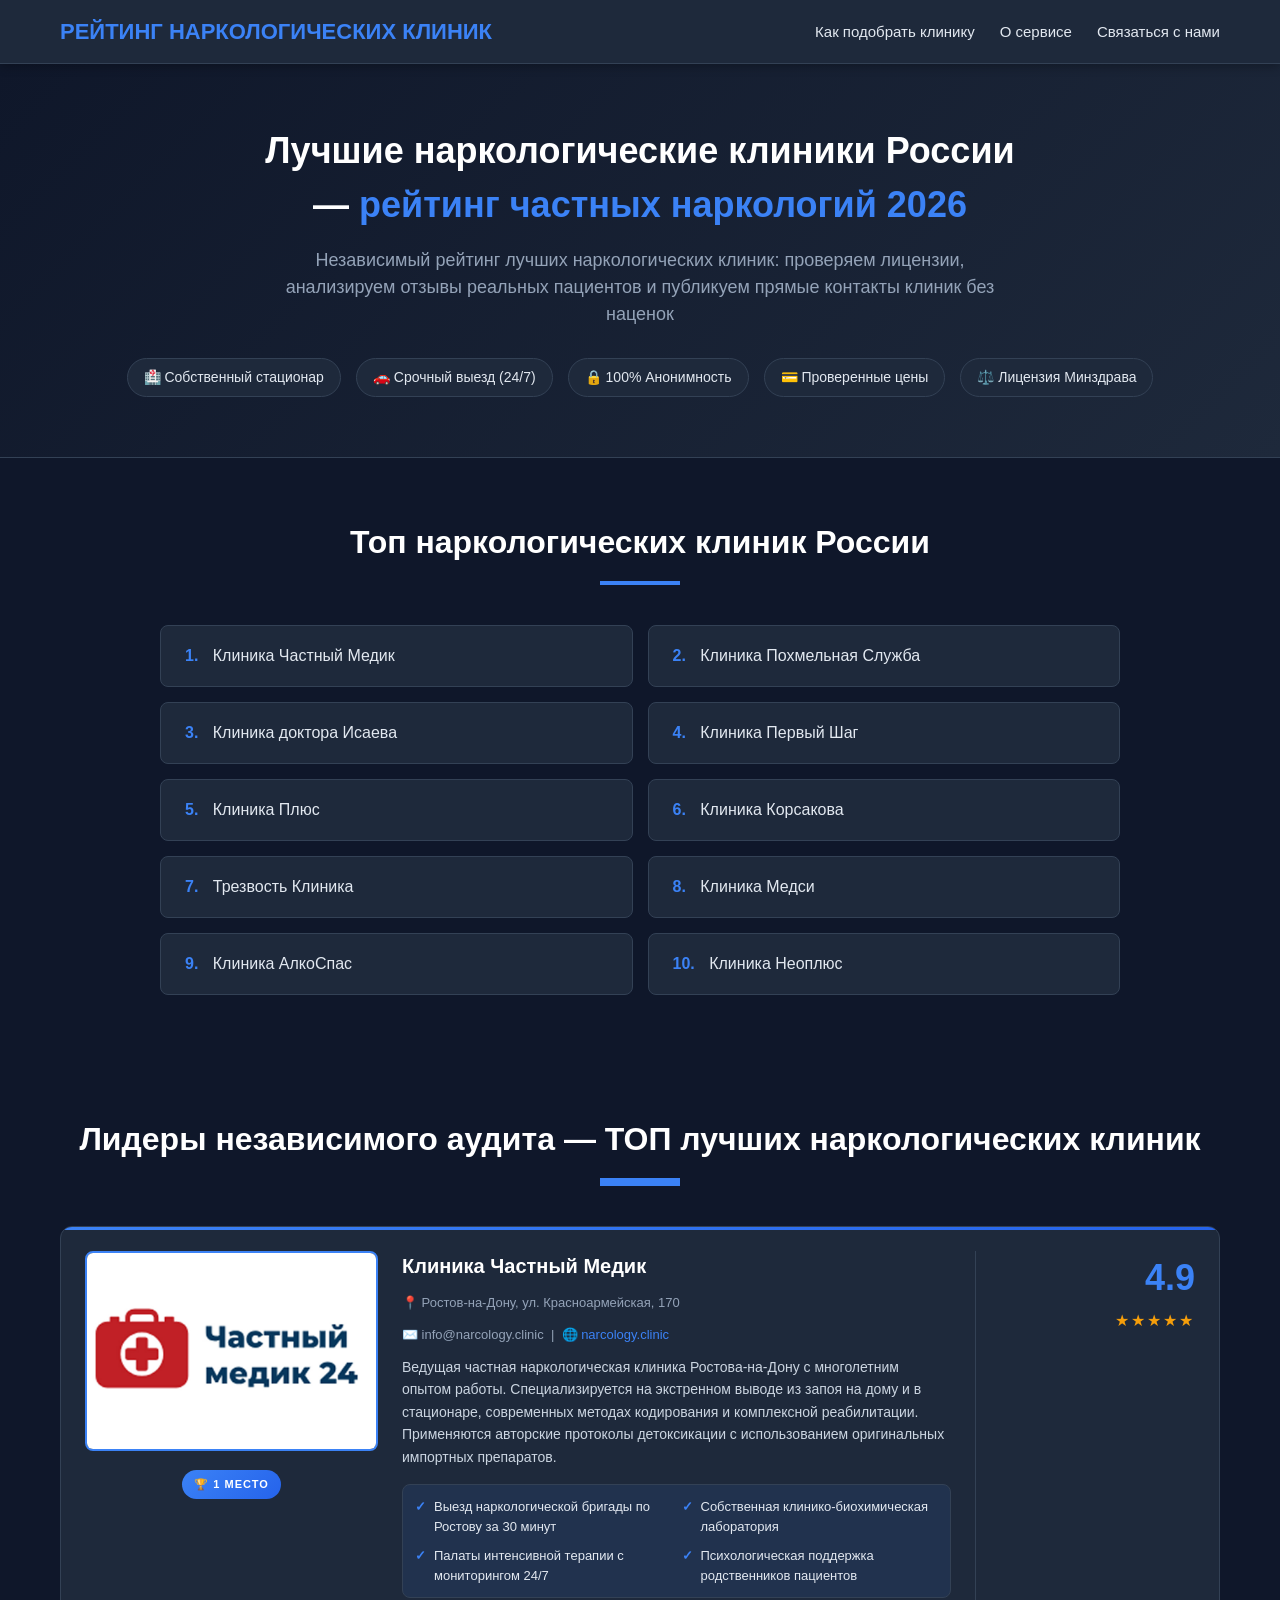
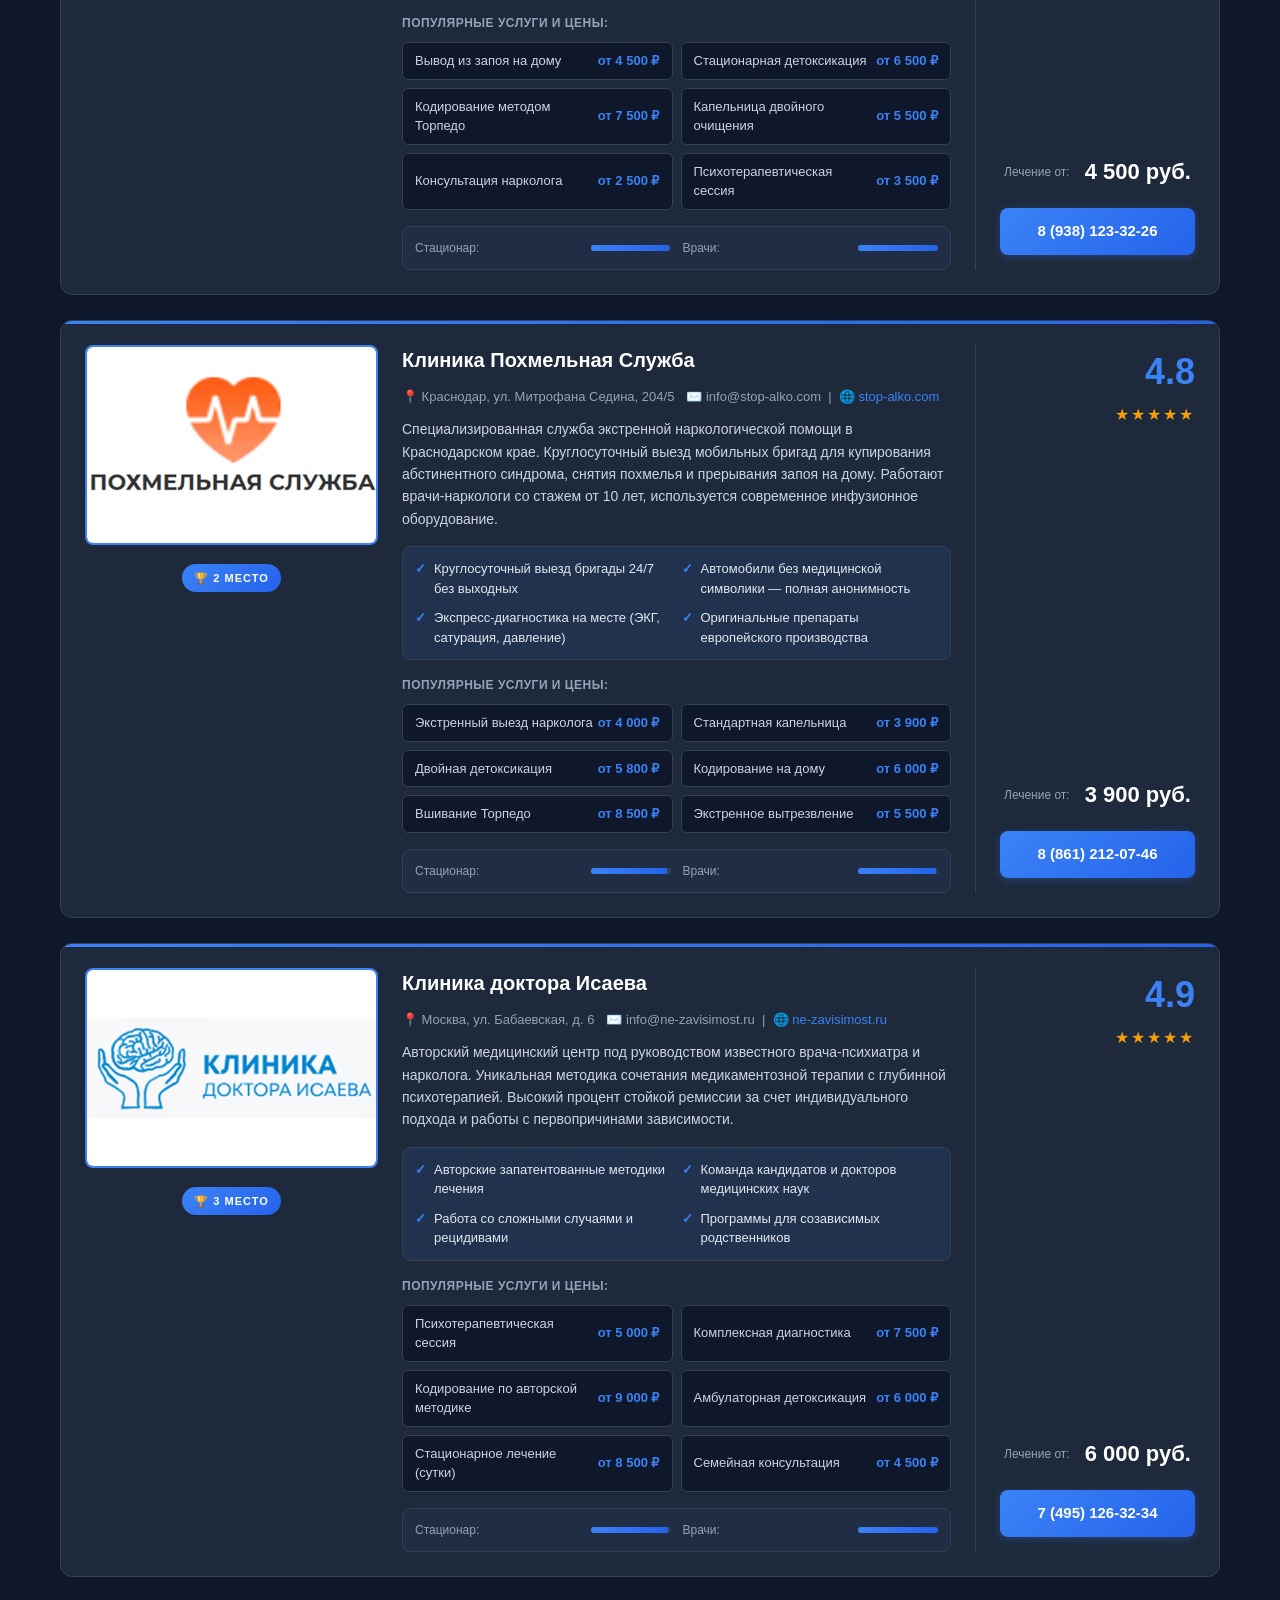
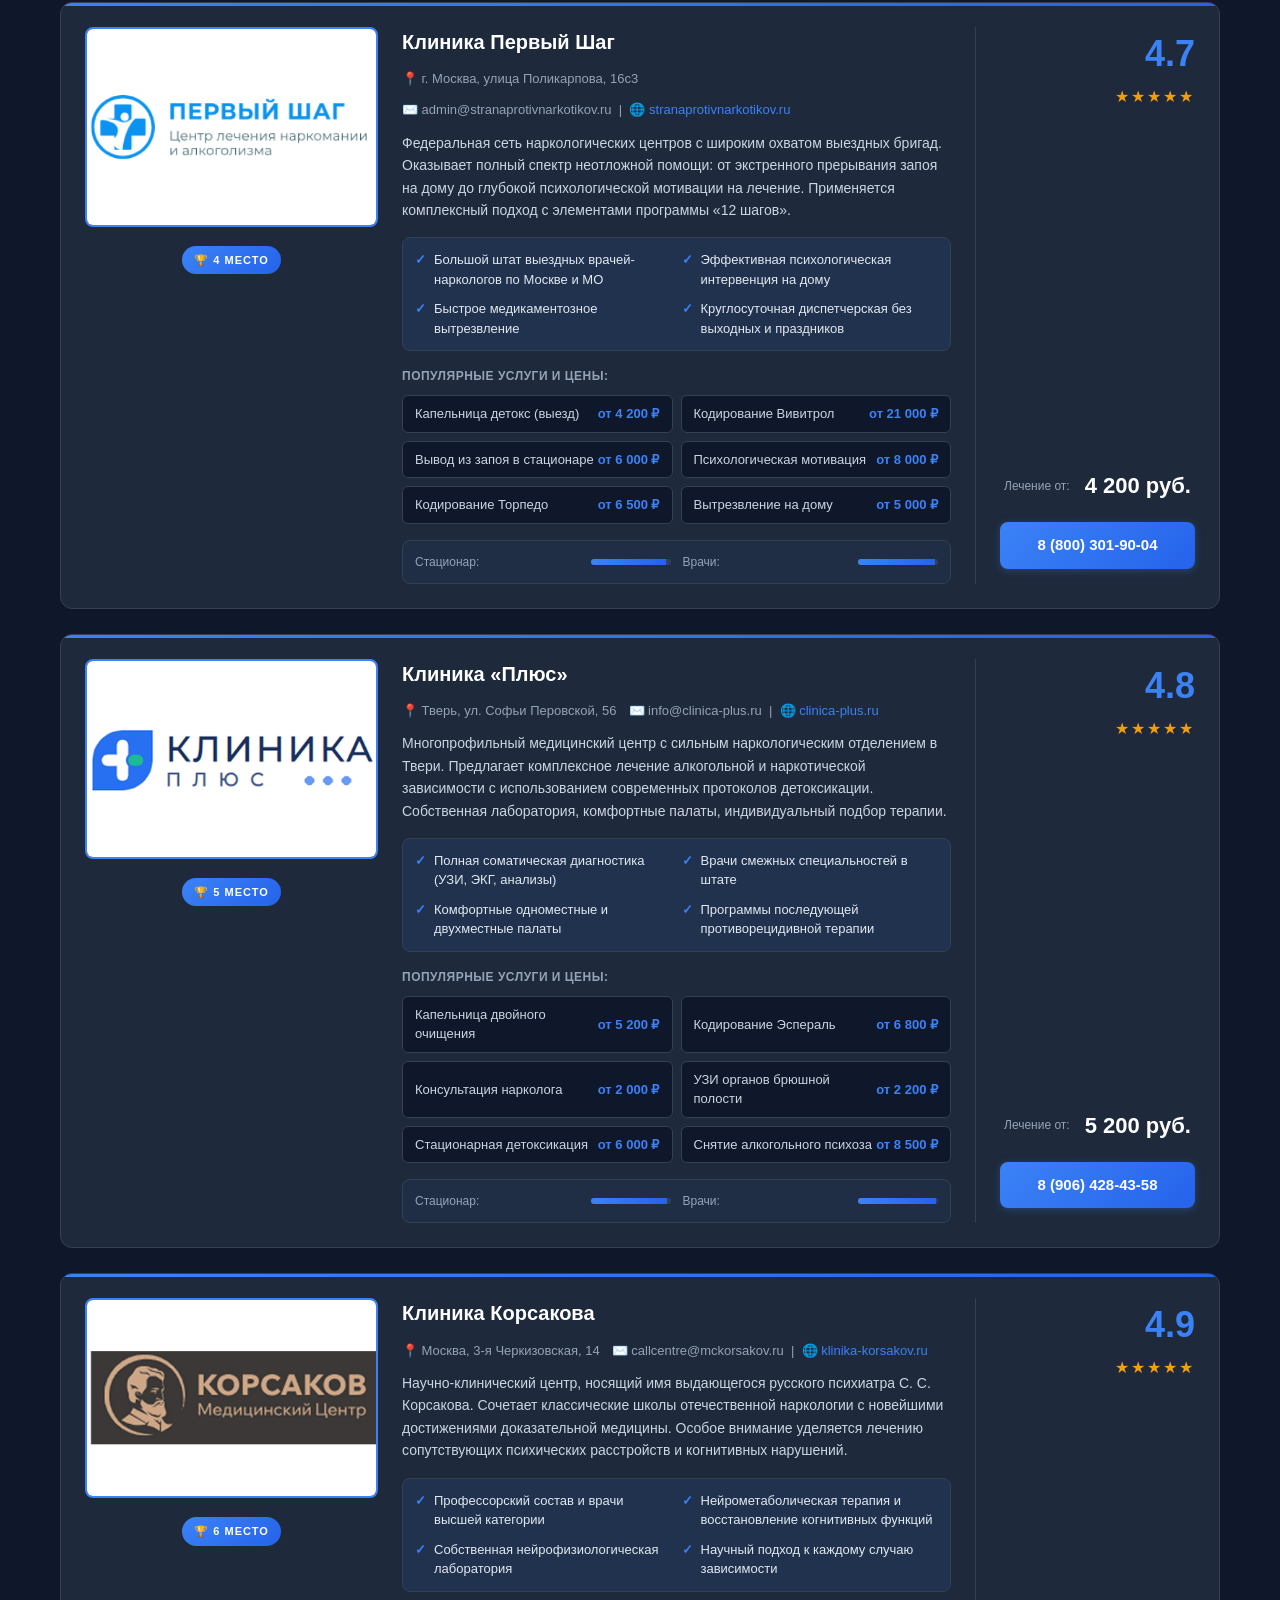
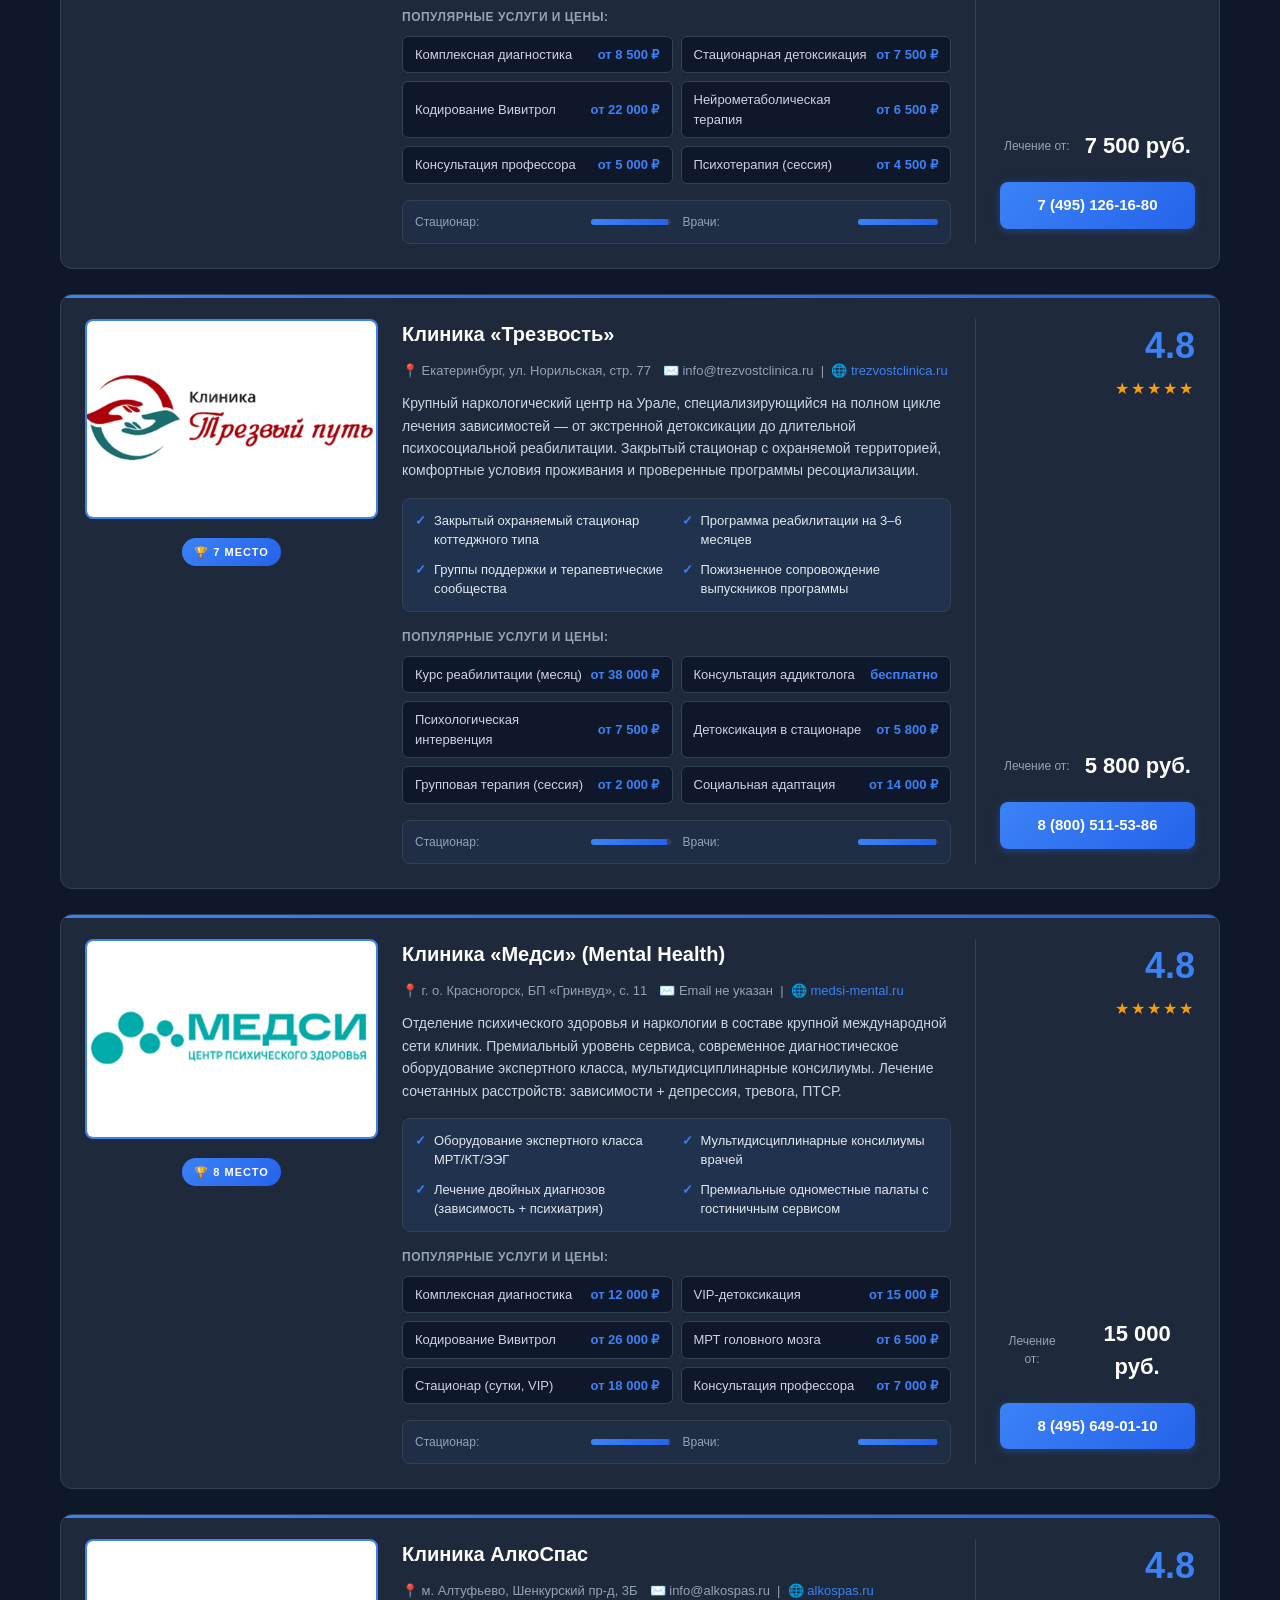
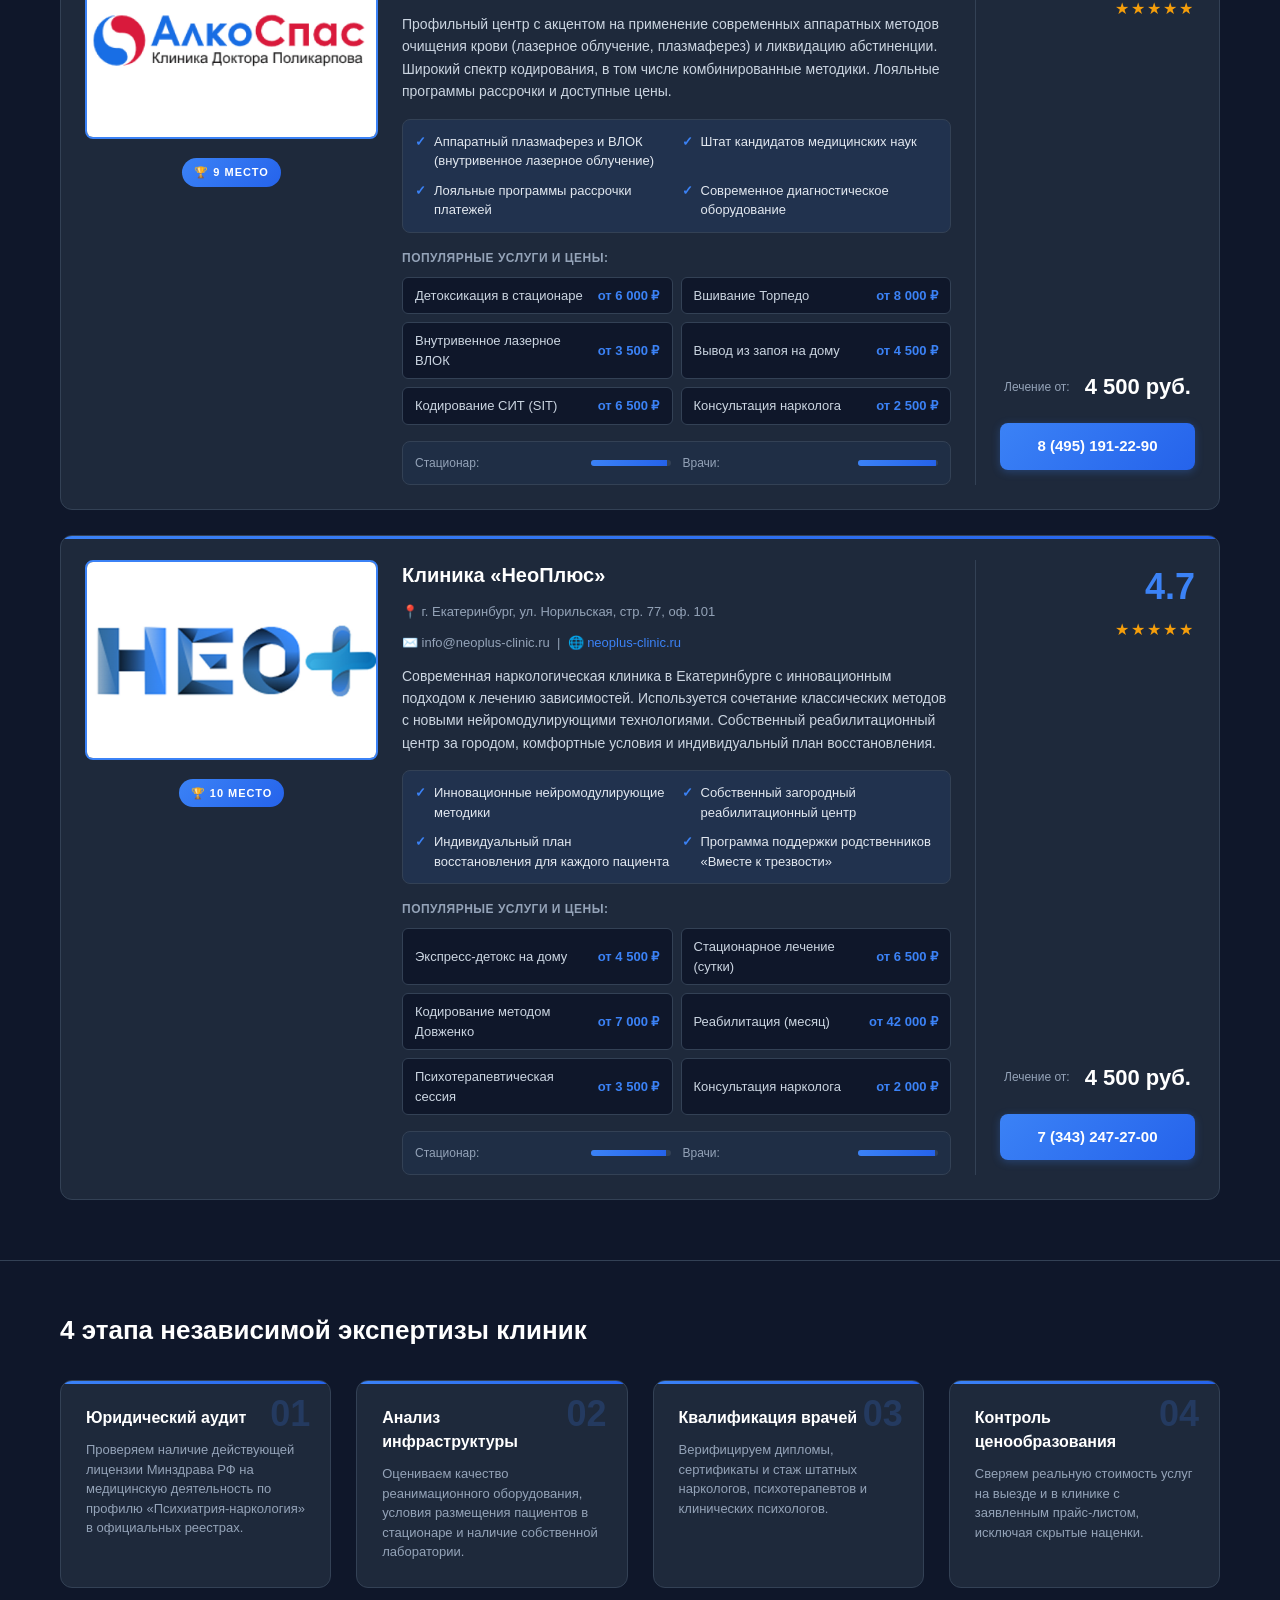
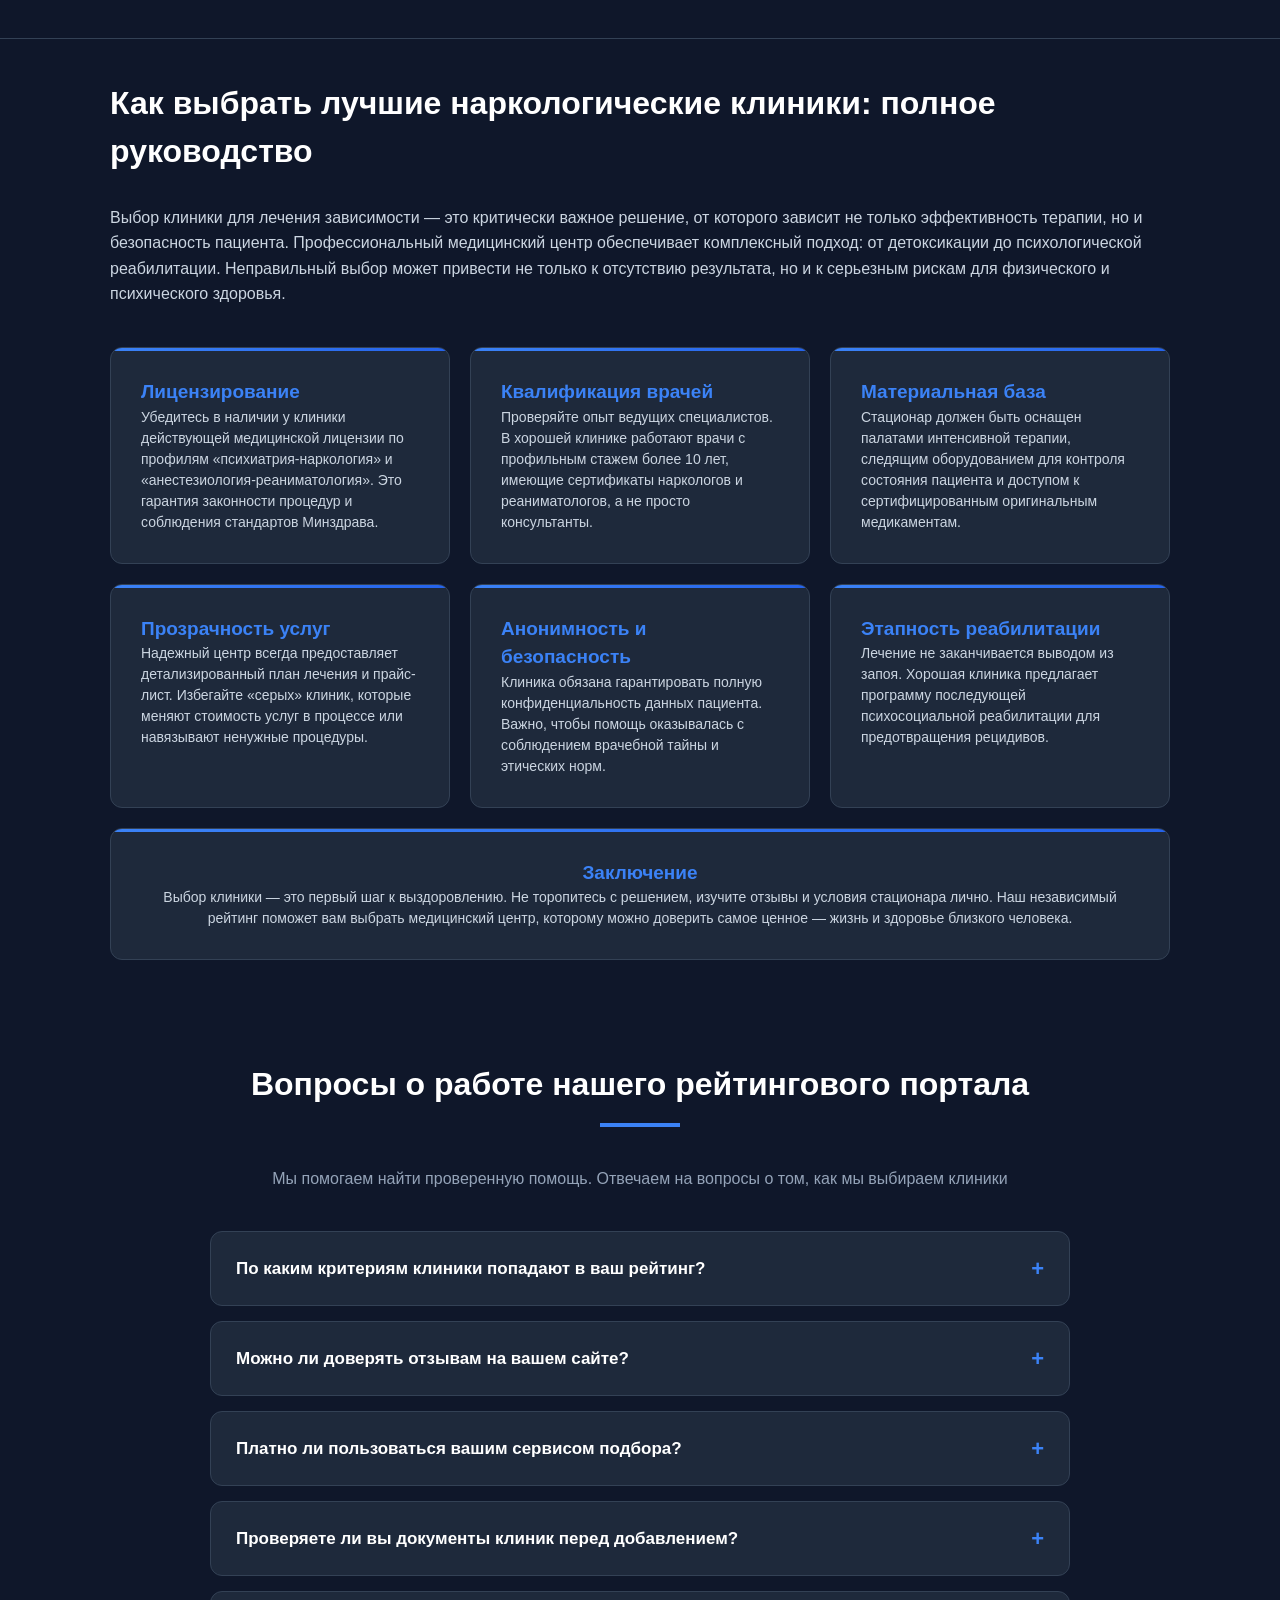
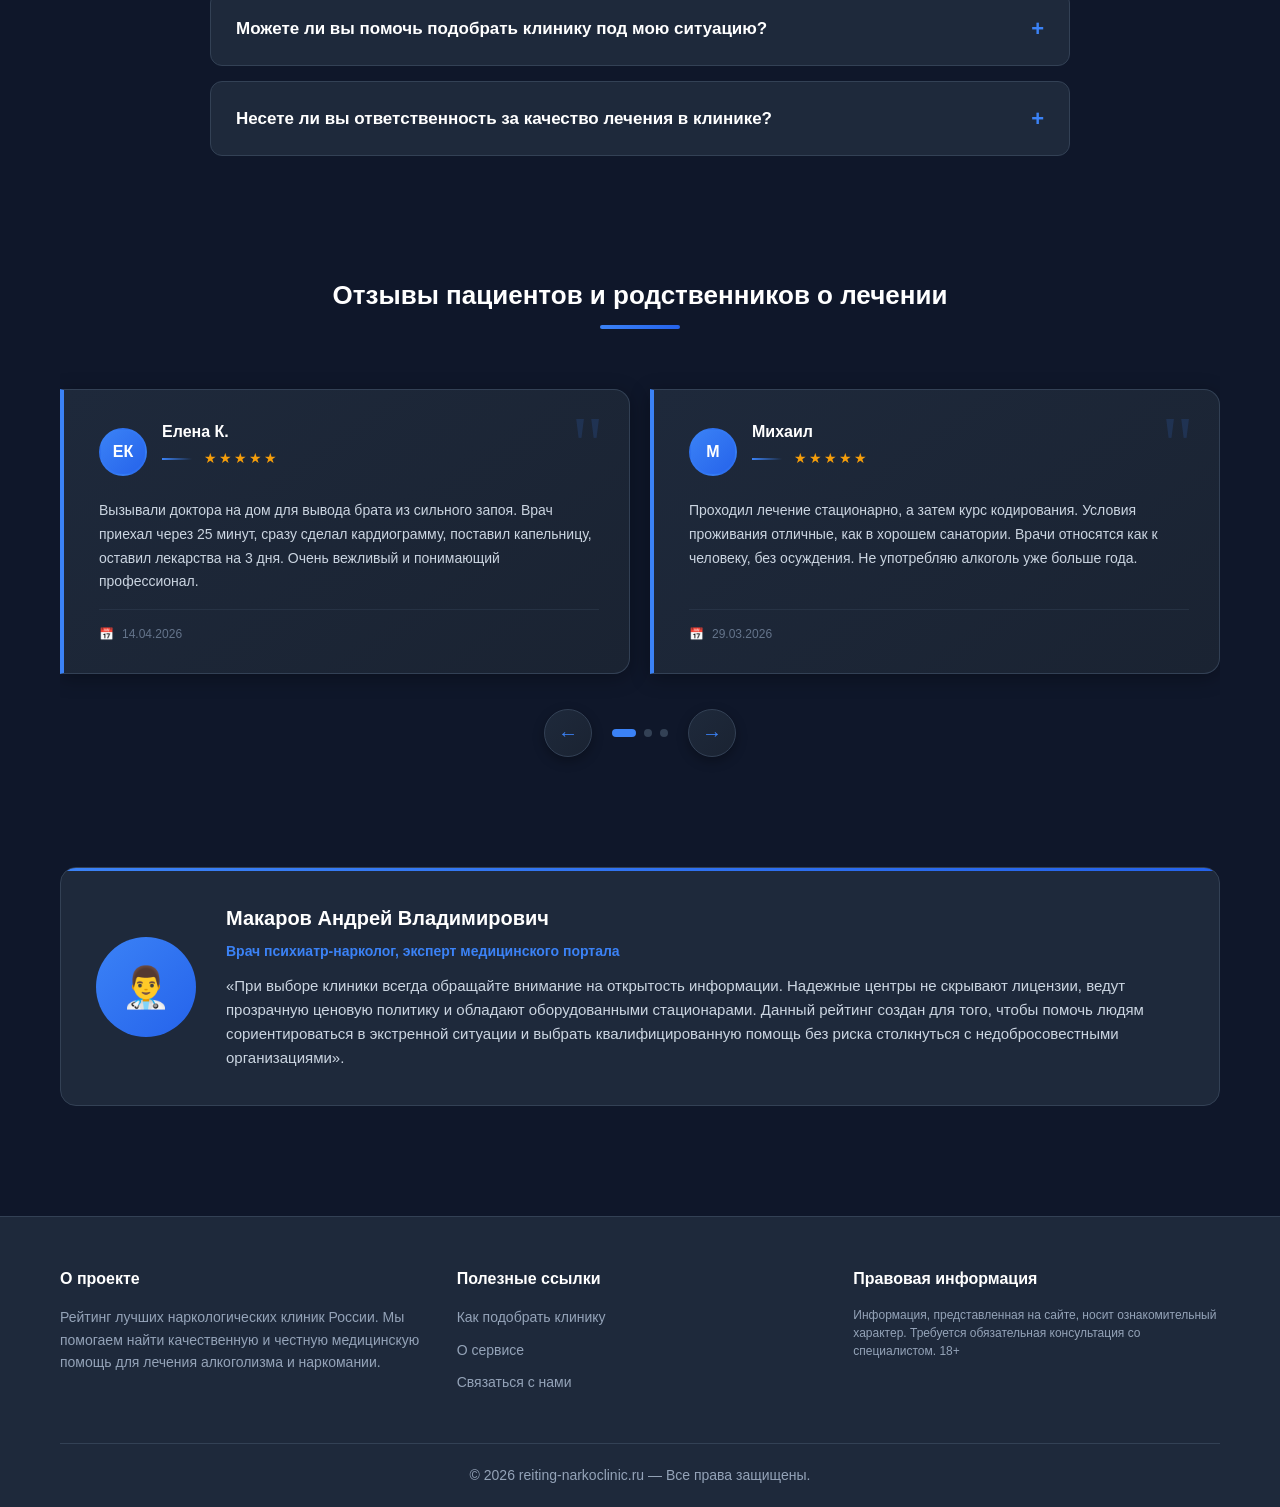
==== commit f204c44c: "изменения" ====
--- a/index.html
+++ b/index.html
@@ -4,10 +4,10 @@
 <head>
   <meta charset="UTF-8">
   <meta name="viewport" content="width=device-width, initial-scale=1, maximum-scale=1, user-scalable=0" />
-  <link rel="canonical" href="https://top10-narkoclinic.ru/">
+  <link rel="canonical" href="https://reiting-narkoclinic.ru/">
   <meta name="description"
     content="Ежегодно обновляемый независимый рейтинг наркологических центров и клиник в Москве. Честные оценки экспертов, реальные отзывы пациентов и актуальные цены на лечение зависимостей на портале Лучшие клиники.">
-  <title>Рейтинг наркологических клиник России 2026: ТОП лучших центров на top10-narkoclinic.ru</title>
+  <title>Рейтинг наркологических клиник России 2026: ТОП лучших центров на reiting-narkoclinic.ru</title>
   <meta name="keywords"
     content="рейтинг наркологических клиник, лучшие наркологические центры, наркология россия отзывы цены">
   <link rel="apple-touch-icon" sizes="180x180" href="/assets/img/favicon/apple-touch-icon.png">
@@ -23,29 +23,29 @@
   "@context": "https://schema.org",
   "@type": "ItemList",
   "name": "ТОП лучших наркологических клиник России 2026",
-  "numberOfItems": 14,
+  "numberOfItems": 10,
   "itemListElement": [
     {
       "@type": "ListItem",
       "position": 1,
       "item": {
         "@type": "MedicalOrganization",
-        "name": "Наркологическая клиника «Премиум»",
-        "url": "https://premium-clinic.com/",
-        "telephone": "+78005551467",
-        "image": "https://top10-narkoclinic.ru/logo/premium-clinic.jpg",
+        "name": "Клиника Частный Медик",
+        "url": "https://narcology.clinic/",
+        "telephone": "+79381233226",
+        "image": "https://reiting-narkoclinic.ru/logo/narcology.clinic.jpg",
         "openingHours": "Mo-Su 00:00-24:00",
         "medicalSpecialty": "Psychiatry",
-        "description": "Ведущий медицинский госпиталь премиум-класса. Комплексные программы VIP-детоксикации, уникальные методики психотерапевтической реабилитации и полная конфиденциальность.",
+        "description": "Ведущая частная наркологическая клиника Ростова-на-Дону с многолетним опытом работы. Специализируется на экстренном выводе из запоя на дому и в стационаре, современных методах кодирования и комплексной реабилитации. Применяются авторские протоколы детоксикации с использованием оригинальных импортных препаратов.",
         "address": {
           "@type": "PostalAddress",
-          "streetAddress": "ул. Серебренниковская, д. 14, каб. 101",
-          "addressLocality": "Новосибирск",
+          "streetAddress": "ул. Красноармейская, 170",
+          "addressLocality": "Ростов-на-Дону",
           "addressCountry": "RU"
         },
         "aggregateRating": {
           "@type": "AggregateRating",
-          "ratingValue": "5.0",
+          "ratingValue": "4.9",
           "bestRating": "5",
           "worstRating": "1",
           "reviewCount": "312"
@@ -57,22 +57,22 @@
       "position": 2,
       "item": {
         "@type": "MedicalOrganization",
-        "name": "Наркологический центр «Веримед»",
-        "url": "https://verimed.ru/",
-        "telephone": "+74951093282",
-        "image": "https://top10-narkoclinic.ru/logo/verimed.jpg",
+        "name": "Клиника Похмельная Служба",
+        "url": "https://stop-alko.com/",
+        "telephone": "+78612120746",
+        "image": "https://reiting-narkoclinic.ru/logo/stop-alko.jpg",
         "openingHours": "Mo-Su 00:00-24:00",
         "medicalSpecialty": "Psychiatry",
-        "description": "Высокотехнологичный многопрофильный наркологический центр. Применяются сертифицированные международные протоколы детоксикации и психотерапевтического кодирования.",
+        "description": "Специализированная служба экстренной наркологической помощи в Краснодарском крае. Круглосуточный выезд мобильных бригад для купирования абстинентного синдрома, снятия похмелья и прерывания запоя на дому. Работают врачи-наркологи со стажем от 10 лет, используется современное инфузионное оборудование.",
         "address": {
           "@type": "PostalAddress",
-          "streetAddress": "2-й Боткинский проезд, д. 8",
-          "addressLocality": "Москва",
+          "streetAddress": "ул. Митрофана Седина, 204/5",
+          "addressLocality": "Краснодар",
           "addressCountry": "RU"
         },
         "aggregateRating": {
           "@type": "AggregateRating",
-          "ratingValue": "4.9",
+          "ratingValue": "4.8",
           "bestRating": "5",
           "worstRating": "1",
           "reviewCount": "285"
@@ -84,17 +84,17 @@
       "position": 3,
       "item": {
         "@type": "MedicalOrganization",
-        "name": "Клиника доктора Калюжной",
-        "url": "https://dr-kalyuzhnaya.ru/",
-        "telephone": "+79034110003",
-        "image": "https://top10-narkoclinic.ru/logo/dr-kalyuzhnaya.jpg",
+        "name": "Клиника доктора Исаева",
+        "url": "https://ne-zavisimost.ru/",
+        "telephone": "+74951263234",
+        "image": "https://reiting-narkoclinic.ru/logo/ne-zavisimost.jpg",
         "openingHours": "Mo-Su 00:00-24:00",
         "medicalSpecialty": "Psychiatry",
-        "description": "Авторский центр психиатрии и наркологии с глубоким уклоном в индивидуальные реабилитационные программы. Высокий процент долгосрочной ремиссии за счет уникальных психотерапевтических методик.",
+        "description": "Авторский медицинский центр под руководством известного врача-психиатра и нарколога. Уникальная методика сочетания медикаментозной терапии с глубинной психотерапией. Высокий процент стойкой ремиссии за счет индивидуального подхода и работы с первопричинами зависимости.",
         "address": {
           "@type": "PostalAddress",
-          "streetAddress": "ул. Алма-Атинская, д. 99 А",
-          "addressLocality": "Краснодар",
+          "streetAddress": "ул. Бабаевская, д. 6",
+          "addressLocality": "Москва",
           "addressCountry": "RU"
         },
         "aggregateRating": {
@@ -111,25 +111,25 @@
       "position": 4,
       "item": {
         "@type": "MedicalOrganization",
-        "name": "Медицинский центр «АлкоМед»",
-        "url": "https://msk-alcomed.ru/",
-        "telephone": "+79611682668",
-        "image": "https://top10-narkoclinic.ru/logo/msk-alcomed.jpg",
+        "name": "Клиника Первый Шаг",
+        "url": "https://stranaprotivnarkotikov.ru/",
+        "telephone": "+78003019004",
+        "image": "https://reiting-narkoclinic.ru/logo/stranaprotivnarkotikov.jpg",
         "openingHours": "Mo-Su 00:00-24:00",
         "medicalSpecialty": "Psychiatry",
-        "description": "Одна из старейших сетей специализированных клиник неотложной наркологии в Москве. Оперативный выезд бригад на дом в течение 30 минут во все районы города.",
+        "description": "Федеральная сеть наркологических центров с широким охватом выездных бригад. Оказывает полный спектр неотложной помощи: от экстренного прерывания запоя на дому до глубокой психологической мотивации на лечение. Применяется комплексный подход с элементами программы «12 шагов».",
         "address": {
           "@type": "PostalAddress",
-          "streetAddress": "ул. Большая Полянка, 54",
+          "streetAddress": "улица Поликарпова, 16с3",
           "addressLocality": "Москва",
           "addressCountry": "RU"
         },
         "aggregateRating": {
           "@type": "AggregateRating",
-          "ratingValue": "4.8",
+          "ratingValue": "4.7",
           "bestRating": "5",
           "worstRating": "1",
-          "reviewCount": "421"
+          "reviewCount": "256"
         }
       }
     },
@@ -138,13 +138,121 @@
       "position": 5,
       "item": {
         "@type": "MedicalOrganization",
-        "name": "Наркологическая клиника «АлкоСпас»",
+        "name": "Клиника Плюс",
+        "url": "https://clinica-plus.ru/",
+        "telephone": "+79064284358",
+        "image": "https://reiting-narkoclinic.ru/logo/clinica-plus.jpg",
+        "openingHours": "Mo-Su 00:00-24:00",
+        "medicalSpecialty": "Psychiatry",
+        "description": "Многопрофильный медицинский центр с сильным наркологическим отделением в Твери. Предлагает комплексное лечение алкогольной и наркотической зависимости с использованием современных протоколов детоксикации. Собственная лаборатория, комфортные палаты, индивидуальный подбор терапии.",
+        "address": {
+          "@type": "PostalAddress",
+          "streetAddress": "ул. Софьи Перовской, 56",
+          "addressLocality": "Тверь",
+          "addressCountry": "RU"
+        },
+        "aggregateRating": {
+          "@type": "AggregateRating",
+          "ratingValue": "4.8",
+          "bestRating": "5",
+          "worstRating": "1",
+          "reviewCount": "189"
+        }
+      }
+    },
+    {
+      "@type": "ListItem",
+      "position": 6,
+      "item": {
+        "@type": "MedicalOrganization",
+        "name": "Клиника Корсакова",
+        "url": "https://klinika-korsakov.ru/",
+        "telephone": "+74951261680",
+        "image": "https://reiting-narkoclinic.ru/logo/klinika-korsakov.jpg",
+        "openingHours": "Mo-Su 00:00-24:00",
+        "medicalSpecialty": "Psychiatry",
+        "description": "Научно-клинический центр, носящий имя выдающегося русского психиатра С. С. Корсакова. Сочетает классические школы отечественной наркологии с новейшими достижениями доказательной медицины. Особое внимание уделяется лечению сопутствующих психических расстройств и когнитивных нарушений.",
+        "address": {
+          "@type": "PostalAddress",
+          "streetAddress": "3-я Черкизовская, 14",
+          "addressLocality": "Москва",
+          "addressCountry": "RU"
+        },
+        "aggregateRating": {
+          "@type": "AggregateRating",
+          "ratingValue": "4.9",
+          "bestRating": "5",
+          "worstRating": "1",
+          "reviewCount": "212"
+        }
+      }
+    },
+    {
+      "@type": "ListItem",
+      "position": 7,
+      "item": {
+        "@type": "MedicalOrganization",
+        "name": "Клиника Трезвость",
+        "url": "https://trezvostclinica.ru/",
+        "telephone": "+78005115386",
+        "image": "https://reiting-narkoclinic.ru/logo/trezvostclinica.jpg",
+        "openingHours": "Mo-Su 00:00-24:00",
+        "medicalSpecialty": "Psychiatry",
+        "description": "Крупный наркологический центр на Урале, специализирующийся на полном цикле лечения зависимостей — от экстренной детоксикации до длительной психосоциальной реабилитации. Закрытый стационар с охраняемой территорией, комфортные условия проживания и проверенные программы ресоциализации.",
+        "address": {
+          "@type": "PostalAddress",
+          "streetAddress": "ул. Норильская, стр. 77",
+          "addressLocality": "Екатеринбург",
+          "addressCountry": "RU"
+        },
+        "aggregateRating": {
+          "@type": "AggregateRating",
+          "ratingValue": "4.8",
+          "bestRating": "5",
+          "worstRating": "1",
+          "reviewCount": "178"
+        }
+      }
+    },
+    {
+      "@type": "ListItem",
+      "position": 8,
+      "item": {
+        "@type": "MedicalOrganization",
+        "name": "Клиника Медси (Mental Health)",
+        "url": "https://medsi-mental.ru/",
+        "telephone": "+74956490110",
+        "image": "https://reiting-narkoclinic.ru/logo/medsi-mental.jpg",
+        "openingHours": "Mo-Su 00:00-24:00",
+        "medicalSpecialty": "Psychiatry",
+        "description": "Отделение психического здоровья и наркологии в составе крупной международной сети клиник. Премиальный уровень сервиса, современное диагностическое оборудование экспертного класса, мультидисциплинарные консилиумы. Лечение сочетанных расстройств: зависимости + депрессия, тревога, ПТСР.",
+        "address": {
+          "@type": "PostalAddress",
+          "streetAddress": "БП «Гринвуд», с. 11",
+          "addressLocality": "Красногорск",
+          "addressCountry": "RU"
+        },
+        "aggregateRating": {
+          "@type": "AggregateRating",
+          "ratingValue": "4.8",
+          "bestRating": "5",
+          "worstRating": "1",
+          "reviewCount": "156"
+        }
+      }
+    },
+    {
+      "@type": "ListItem",
+      "position": 9,
+      "item": {
+        "@type": "MedicalOrganization",
+        "name": "Клиника АлкоСпас",
         "url": "https://alkospas.ru/",
         "telephone": "+74951912290",
-        "image": "https://top10-narkoclinic.ru/logo/alkospas.jpg",
+        "image": "https://reiting-narkoclinic.ru/logo/alkospas.jpg",
         "openingHours": "Mo-Su 00:00-24:00",
         "medicalSpecialty": "Psychiatry",
-        "description": "Профильный центр с акцентом на применение современных аппаратных методов очищения крови (лазерное облучение, плазмаферез) и ликвидацию абстиненции.",
+        "description": "Профильный центр с акцентом на применение современных аппаратных методов очищения крови (лазерное облучение, плазмаферез) и ликвидацию абстиненции. Широкий спектр кодирования, в том числе комбинированные методики. Лояльные программы рассрочки и доступные цены.",
         "address": {
           "@type": "PostalAddress",
           "streetAddress": "Шенкурский пр-д, 3Б",
@@ -162,19 +270,19 @@
     },
     {
       "@type": "ListItem",
-      "position": 6,
+      "position": 10,
       "item": {
         "@type": "MedicalOrganization",
-        "name": "Реабилитационный центр «Спасение»",
-        "url": "https://spasenie.site/",
-        "telephone": "+73432436429",
-        "image": "https://top10-narkoclinic.ru/logo/spasenie.jpg",
+        "name": "Клиника НеоПлюс",
+        "url": "https://neoplus-clinic.ru/",
+        "telephone": "+73432472700",
+        "image": "https://reiting-narkoclinic.ru/logo/neoplus-clinic.jpg",
         "openingHours": "Mo-Su 00:00-24:00",
         "medicalSpecialty": "Psychiatry",
-        "description": "Крупный загородный и городской центр психосоциальной реабилитации. Программа основана на элементах системы «12 шагов» и терапевтических сообществах.",
+        "description": "Современная наркологическая клиника в Екатеринбурге с инновационным подходом к лечению зависимостей. Используется сочетание классических методов с новыми нейромодулирующими технологиями. Собственный реабилитационный центр за городом, комфортные условия и индивидуальный план восстановления.",
         "address": {
           "@type": "PostalAddress",
-          "streetAddress": "ул. Маневровая, д. 9",
+          "streetAddress": "ул. Норильская, стр. 77, оф. 101",
           "addressLocality": "Екатеринбург",
           "addressCountry": "RU"
         },
@@ -183,223 +291,7 @@
           "ratingValue": "4.7",
           "bestRating": "5",
           "worstRating": "1",
-          "reviewCount": "156"
-        }
-      }
-    },
-    {
-      "@type": "ListItem",
-      "position": 7,
-      "item": {
-        "@type": "MedicalOrganization",
-        "name": "Медицинский центр «Свобода»",
-        "url": "https://stop-zavisimost.ru/",
-        "telephone": "+78632049648",
-        "image": "https://top10-narkoclinic.ru/logo/stop-zavisimost.jpg",
-        "openingHours": "Mo-Su 00:00-24:00",
-        "medicalSpecialty": "Psychiatry",
-        "description": "Профильное медицинское учреждение, специализирующееся на экстренной наркологической помощи и когнитивно-поведенческой терапии зависимых состояний.",
-        "address": {
-          "@type": "PostalAddress",
-          "streetAddress": "Тракторная улица, 48Г",
-          "addressLocality": "Ростов-на-Дону",
-          "addressCountry": "RU"
-        },
-        "aggregateRating": {
-          "@type": "AggregateRating",
-          "ratingValue": "4.7",
-          "bestRating": "5",
-          "worstRating": "1",
-          "reviewCount": "143"
-        }
-      }
-    },
-    {
-      "@type": "ListItem",
-      "position": 8,
-      "item": {
-        "@type": "MedicalOrganization",
-        "name": "Многопрофильный центр «Дельта Клиника»",
-        "url": "https://delta-clinic.ru/",
-        "telephone": "+79094320411",
-        "image": "https://top10-narkoclinic.ru/logo/delta-clinic.jpg",
-        "openingHours": "Mo-Su 00:00-24:00",
-        "medicalSpecialty": "Psychiatry",
-        "description": "Наркологическое отделение крупного многопрофильного центра. Возможность всестороннего обследования сопутствующих заболеваний сердца, печени и нервной системы.",
-        "address": {
-          "@type": "PostalAddress",
-          "streetAddress": "ул. Рытикова, 2",
-          "addressLocality": "Рязань",
-          "addressCountry": "RU"
-        },
-        "aggregateRating": {
-          "@type": "AggregateRating",
-          "ratingValue": "4.6",
-          "bestRating": "5",
-          "worstRating": "1",
-          "reviewCount": "189"
-        }
-      }
-    },
-    {
-      "@type": "ListItem",
-      "position": 9,
-      "item": {
-        "@type": "MedicalOrganization",
-        "name": "Наркологическая клиника «ЛордМед»",
-        "url": "https://lordmed.ru/",
-        "telephone": "+74953672646",
-        "image": "https://top10-narkoclinic.ru/logo/lordmed.jpg",
-        "openingHours": "Mo-Su 00:00-24:00",
-        "medicalSpecialty": "Psychiatry",
-        "description": "Специализированный центр лечения зависимостей. Проверенные временем методы медикаментозной терапии и квалифицированная поддержка на всех этапах выздоровления.",
-        "address": {
-          "@type": "PostalAddress",
-          "streetAddress": "ул. Поликарпова, 27",
-          "addressLocality": "Москва",
-          "addressCountry": "RU"
-        },
-        "aggregateRating": {
-          "@type": "AggregateRating",
-          "ratingValue": "4.6",
-          "bestRating": "5",
-          "worstRating": "1",
-          "reviewCount": "201"
-        }
-      }
-    },
-    {
-      "@type": "ListItem",
-      "position": 10,
-      "item": {
-        "@type": "MedicalOrganization",
-        "name": "Наркологическая клиника «Нарколог Экспресс»",
-        "url": "https://narkolog.express/",
-        "telephone": "+78124674403",
-        "image": "https://top10-narkoclinic.ru/logo/narkolog.express.jpg",
-        "openingHours": "Mo-Su 00:00-24:00",
-        "medicalSpecialty": "Psychiatry",
-        "description": "Круглосуточная выездная служба экстренной наркологии. Оперативное прибытие врача на адрес для снятия тяжелого похмелья, прерывания запоев и нормализации сна.",
-        "address": {
-          "@type": "PostalAddress",
-          "streetAddress": "Литейный проспект, 26",
-          "addressLocality": "Санкт-Петербург",
-          "addressCountry": "RU"
-        },
-        "aggregateRating": {
-          "@type": "AggregateRating",
-          "ratingValue": "4.5",
-          "bestRating": "5",
-          "worstRating": "1",
-          "reviewCount": "324"
-        }
-      }
-    },
-    {
-      "@type": "ListItem",
-      "position": 11,
-      "item": {
-        "@type": "MedicalOrganization",
-        "name": "Медицинский центр «МедЭлен»",
-        "url": "https://medelen.ru/",
-        "telephone": "+79311051176",
-        "image": "https://top10-narkoclinic.ru/logo/medelen.jpg",
-        "openingHours": "Mo-Su 00:00-24:00",
-        "medicalSpecialty": "Psychiatry",
-        "description": "Современный центр наркологии и психотерапии. Качественные детокс-программы на дому и в комфортном стационаре, противорецидивное лечение.",
-        "address": {
-          "@type": "PostalAddress",
-          "streetAddress": "Нагорная улица, 88",
-          "addressLocality": "Самара",
-          "addressCountry": "RU"
-        },
-        "aggregateRating": {
-          "@type": "AggregateRating",
-          "ratingValue": "4.6",
-          "bestRating": "5",
-          "worstRating": "1",
-          "reviewCount": "167"
-        }
-      }
-    },
-    {
-      "@type": "ListItem",
-      "position": 12,
-      "item": {
-        "@type": "MedicalOrganization",
-        "name": "Наркологическая клиника «Ренессанс»",
-        "url": "https://nc-renessans.su/",
-        "telephone": "+78007008503",
-        "image": "https://top10-narkoclinic.ru/logo/nc-renessans.jpg",
-        "openingHours": "Mo-Su 00:00-24:00",
-        "medicalSpecialty": "Psychiatry",
-        "description": "Специализированная клиника и загородный реабилитационный центр. Комплексное восстановление личности, преодоление психологической тяги к ПАВ и ресоциализация.",
-        "address": {
-          "@type": "PostalAddress",
-          "streetAddress": "ул. Баумана, 38 офис 15",
-          "addressLocality": "Ростов-на-Дону",
-          "addressCountry": "RU"
-        },
-        "aggregateRating": {
-          "@type": "AggregateRating",
-          "ratingValue": "4.6",
-          "bestRating": "5",
-          "worstRating": "1",
-          "reviewCount": "178"
-        }
-      }
-    },
-    {
-      "@type": "ListItem",
-      "position": 13,
-      "item": {
-        "@type": "MedicalOrganization",
-        "name": "Наркологическая клиника «Первый Шаг»",
-        "url": "https://stranaprotivnarkotikov.ru/",
-        "telephone": "+78003019004",
-        "image": "https://top10-narkoclinic.ru/logo/stranaprotivnarkotikov.jpg",
-        "openingHours": "Mo-Su 00:00-24:00",
-        "medicalSpecialty": "Psychiatry",
-        "description": "Федеральная сеть медицинских центров. Оказывает весь комплекс неотложной помощи: от безопасного прерывания запоев на дому до глубокой мотивации на полноценное лечение.",
-        "address": {
-          "@type": "PostalAddress",
-          "streetAddress": "улица Поликарпова, 16с3",
-          "addressLocality": "Москва",
-          "addressCountry": "RU"
-        },
-        "aggregateRating": {
-          "@type": "AggregateRating",
-          "ratingValue": "4.5",
-          "bestRating": "5",
-          "worstRating": "1",
-          "reviewCount": "256"
-        }
-      }
-    },
-    {
-      "@type": "ListItem",
-      "position": 14,
-      "item": {
-        "@type": "MedicalOrganization",
-        "name": "Наркологическая клиника «Здравика»",
-        "url": "https://zdravika-clinic.ru/",
-        "telephone": "+74953673252",
-        "image": "https://top10-narkoclinic.ru/logo/zdravika-clinic.jpg",
-        "openingHours": "Mo-Su 00:00-24:00",
-        "medicalSpecialty": "Psychiatry",
-        "description": "Квалифицированная клиника, предоставляющая услуги прерывания запоев, анонимного стационарного лечения и кодирования с применением надежных барьерных методик.",
-        "address": {
-          "@type": "PostalAddress",
-          "streetAddress": "ул. Перовская, д. 1, стр. 22",
-          "addressLocality": "Москва",
-          "addressCountry": "RU"
-        },
-        "aggregateRating": {
-          "@type": "AggregateRating",
-          "ratingValue": "4.6",
-          "bestRating": "5",
-          "worstRating": "1",
-          "reviewCount": "234"
+          "reviewCount": "198"
         }
       }
     }
@@ -468,26 +360,26 @@
 
 <body>
 
+
   <header class="header">
     <div class="header__wrapper">
       <div class="header__container">
         <a class="header__logo logo" href="./index.html">
           <span class="logo__text"
-            style="font-weight: 800; text-transform: uppercase; color: #3b82f6; font-size: 22px;">Лучшие Клиники</span>
+            style="font-weight: 800; text-transform: uppercase; color: #3b82f6; font-size: 22px;">
+            Рейтинг наркологических клиник
+          </span>
         </a>
-        <button class="header__city-button city__button">
-          <span>📍 Россия</span>
-        </button>
+
       </div>
       <div class="header__menu">
         <nav class="header__links">
           <ul class="header__links-list">
-            <li><a href="./pages/kak-vibrat-kliniky.html">Как выбрать клинику</a></li>
-            <li><a href="./pages/o-nas.html">О проекте</a></li>
-            <li><a href="./pages/contacts.html">Обратная связь</a></li>
+            <li><a href="./pages/kak-podobrat-kliniky.html">Как подобрать клинику</a></li>
+            <li><a href="./pages/o-servise.html">О сервисе</a></li>
+            <li><a href="./pages/contacts.html">Связаться с нами</a></li>
           </ul>
         </nav>
-
       </div>
     </div>
   </header>
@@ -515,484 +407,1464 @@
   </div>
   </section>
 
-  <section style="padding: 40px 0; background-color: #ffffff; font-family: sans-serif; color: #1e293b;">
-    <div
-      style="max-width: 1000px; margin: 0 auto; padding: 0 20px; display: flex; flex-wrap: wrap; align-items: stretch; gap: 40px;">
-
-      <div style="flex: 1; min-width: 300px;">
-        <h2 style="font-size: 28px; font-weight: 700; color: #0f172a; margin-bottom: 25px; text-align: left;">
-          Топ наркологических клиник России
-          <div style="width: 60px; height: 3px; background-color: #3b82f6; margin-top: 10px;"></div>
-        </h2>
-
-        <ul style="list-style: none; padding: 0; margin: 0;">
-          <li style="padding: 12px 0; border-bottom: 1px solid #e2e8f0; font-size: 16px;">
-            <span style="font-weight: 600; margin-right: 8px;">1.</span> <a href="https://premium-clinic.com/"
-              target="_blank" rel="noopener noreferrer" style="color: #0284c7; text-decoration: none;">Премиум</a>
-          </li>
-          <li style="padding: 12px 0; border-bottom: 1px solid #e2e8f0; font-size: 16px;">
-            <span style="font-weight: 600; margin-right: 8px;">2.</span> <a href="https://verimed.ru/" target="_blank"
-              rel="noopener noreferrer" style="color: #0284c7; text-decoration: none;">Клиника
-              Веримед</a>
-          </li>
-          <li style="padding: 12px 0; border-bottom: 1px solid #e2e8f0; font-size: 16px;">
-            <span style="font-weight: 600; margin-right: 8px;">3.</span> <a href="https://dr-kalyuzhnaya.ru/"
-              target="_blank" rel="noopener noreferrer" style="color: #0284c7; text-decoration: none;">Клиника
-              доктора
-              Калюжной</a>
-          </li>
-          <li style="padding: 12px 0; border-bottom: 1px solid #e2e8f0; font-size: 16px;">
-            <span style="font-weight: 600; margin-right: 8px;">4.</span> <a href="https://msk-alcomed.ru/"
-              target="_blank" rel="noopener noreferrer" style="color: #0284c7; text-decoration: none;">АлкоМед</a>
-          </li>
-          <li style="padding: 12px 0; border-bottom: 1px solid #e2e8f0; font-size: 16px;">
-            <span style="font-weight: 600; margin-right: 8px;">5.</span> <a href="https://alkospas.ru/" target="_blank"
-              rel="noopener noreferrer" style="color: #0284c7; text-decoration: none;">АлкоСпас</a>
-          </li>
-          <li style="padding: 12px 0; border-bottom: 1px solid #e2e8f0; font-size: 16px;">
-            <span style="font-weight: 600; margin-right: 8px;">6.</span> <a href="https://spasenie.site/"
-              target="_blank" rel="noopener noreferrer" style="color: #0284c7; text-decoration: none;">Спасение</a>
-          </li>
-          <li style="padding: 12px 0; border-bottom: 1px solid #e2e8f0; font-size: 16px;">
-            <span style="font-weight: 600; margin-right: 8px;">7.</span> <a href="https://stop-zavisimost.ru/"
-              target="_blank" rel="noopener noreferrer" style="color: #0284c7; text-decoration: none;">Свобода</a>
-          </li>
-          <li style="padding: 12px 0; border-bottom: 1px solid #e2e8f0; font-size: 16px;">
-            <span style="font-weight: 600; margin-right: 8px;">8.</span> <a href="https://delta-clinic.ru/"
-              target="_blank" rel="noopener noreferrer" style="color: #0284c7; text-decoration: none;">Дельта
-              Клиника</a>
-          </li>
-          <li style="padding: 12px 0; border-bottom: 1px solid #e2e8f0; font-size: 16px;">
-            <span style="font-weight: 600; margin-right: 8px;">9.</span> <a href="https://lordmed.ru/" target="_blank"
-              rel="noopener noreferrer" style="color: #0284c7; text-decoration: none;">ЛордМед</a>
-          </li>
-          <li style="padding: 12px 0; border-bottom: 1px solid #e2e8f0; font-size: 16px;">
-            <span style="font-weight: 600; margin-right: 8px;">10.</span> <a href="https://narkolog.express/"
-              target="_blank" rel="noopener noreferrer" style="color: #0284c7; text-decoration: none;">Нарколог
-              Экспресс</a>
-          </li>
-          <li style="padding: 12px 0; border-bottom: 1px solid #e2e8f0; font-size: 16px;">
-            <span style="font-weight: 600; margin-right: 8px;">11.</span> <a href="https://medelen.ru/" target="_blank"
-              rel="noopener noreferrer" style="color: #0284c7; text-decoration: none;">МедЭлен</a>
-          </li>
-          <li style="padding: 12px 0; border-bottom: 1px solid #e2e8f0; font-size: 16px;">
-            <span style="font-weight: 600; margin-right: 8px;">12.</span> <a href="https://nc-renessans.su/"
-              target="_blank" rel="noopener noreferrer" style="color: #0284c7; text-decoration: none;">Ренессанс</a>
-          </li>
-          <li style="padding: 12px 0; border-bottom: 1px solid #e2e8f0; font-size: 16px;">
-            <span style="font-weight: 600; margin-right: 8px;">13.</span> <a href="https://stranaprotivnarkotikov.ru/"
-              target="_blank" rel="noopener noreferrer" style="color: #0284c7; text-decoration: none;">Первый Шаг</a>
-          </li>
-          <li style="padding: 12px 0; border-bottom: 1px solid #e2e8f0; font-size: 16px;">
-            <span style="font-weight: 600; margin-right: 8px;">14.</span> <a href="https://zdravika-clinic.ru/"
-              target="_blank" rel="noopener noreferrer" style="color: #0284c7; text-decoration: none;">Здравика</a>
-          </li>
-        </ul>
-      </div>
-
-      <div style="flex: 0 0 350px; min-width: 350px; min-height: 400px; display: flex; align-items: stretch;">
-        <img src="https://images.unsplash.com/photo-1612349317150-e413f6a5b16d?auto=format&fit=crop&q=80&w=800"
-          alt="Врач нарколог"
-          style="width: 100%; min-height: 400px; object-fit: cover; border-radius: 12px; box-shadow: 0 10px 15px -3px rgba(0,0,0,0.1); display: block;">
+
+  <section style="padding: 60px 0; background-color: #0f172a; font-family: sans-serif; color: #e2e8f0;">
+    <div style="max-width: 1000px; margin: 0 auto; padding: 0 20px;">
+
+      <h2 style="font-size: 32px; font-weight: 700; color: #ffffff; margin-bottom: 15px; text-align: center;">
+        Топ наркологических клиник России
+      </h2>
+      <div style="width: 80px; height: 4px; background-color: #3b82f6; margin: 0 auto 40px auto;"></div>
+
+      <div style="display: grid; grid-template-columns: repeat(2, 1fr); gap: 15px;">
+
+        <div style="background-color: #1e293b; padding: 18px 24px; border-radius: 8px; border: 1px solid #334155;">
+          <span style="color: #3b82f6; font-weight: 600; margin-right: 10px;">1.</span>
+          <a href="https://narcology.clinic/" target="_blank" rel="noopener noreferrer"
+            style="color: #e2e8f0; text-decoration: none; font-weight: 500;">
+            Клиника Частный Медик
+          </a>
+        </div>
+
+        <div style="background-color: #1e293b; padding: 18px 24px; border-radius: 8px; border: 1px solid #334155;">
+          <span style="color: #3b82f6; font-weight: 600; margin-right: 10px;">2.</span>
+          <a href="https://stop-alko.com/" target="_blank" rel="noopener noreferrer"
+            style="color: #e2e8f0; text-decoration: none; font-weight: 500;">
+            Клиника Похмельная Служба
+          </a>
+        </div>
+
+        <div style="background-color: #1e293b; padding: 18px 24px; border-radius: 8px; border: 1px solid #334155;">
+          <span style="color: #3b82f6; font-weight: 600; margin-right: 10px;">3.</span>
+          <a href="https://ne-zavisimost.ru/" target="_blank" rel="noopener noreferrer"
+            style="color: #e2e8f0; text-decoration: none; font-weight: 500;">
+            Клиника доктора Исаева
+          </a>
+        </div>
+
+        <div style="background-color: #1e293b; padding: 18px 24px; border-radius: 8px; border: 1px solid #334155;">
+          <span style="color: #3b82f6; font-weight: 600; margin-right: 10px;">4.</span>
+          <a href="https://stranaprotivnarkotikov.ru/" target="_blank" rel="noopener noreferrer"
+            style="color: #e2e8f0; text-decoration: none; font-weight: 500;">
+            Клиника Первый Шаг
+          </a>
+        </div>
+
+        <div style="background-color: #1e293b; padding: 18px 24px; border-radius: 8px; border: 1px solid #334155;">
+          <span style="color: #3b82f6; font-weight: 600; margin-right: 10px;">5.</span>
+          <a href="https://clinica-plus.ru/" target="_blank" rel="noopener noreferrer"
+            style="color: #e2e8f0; text-decoration: none; font-weight: 500;">
+            Клиника Плюс
+          </a>
+        </div>
+
+        <div style="background-color: #1e293b; padding: 18px 24px; border-radius: 8px; border: 1px solid #334155;">
+          <span style="color: #3b82f6; font-weight: 600; margin-right: 10px;">6.</span>
+          <a href="https://klinika-korsakov.ru/" target="_blank" rel="noopener noreferrer"
+            style="color: #e2e8f0; text-decoration: none; font-weight: 500;">
+            Клиника Корсакова
+          </a>
+        </div>
+
+        <div style="background-color: #1e293b; padding: 18px 24px; border-radius: 8px; border: 1px solid #334155;">
+          <span style="color: #3b82f6; font-weight: 600; margin-right: 10px;">7.</span>
+          <a href="https://trezvostclinica.ru/" target="_blank" rel="noopener noreferrer"
+            style="color: #e2e8f0; text-decoration: none; font-weight: 500;">
+            Трезвость Клиника
+          </a>
+        </div>
+
+        <div style="background-color: #1e293b; padding: 18px 24px; border-radius: 8px; border: 1px solid #334155;">
+          <span style="color: #3b82f6; font-weight: 600; margin-right: 10px;">8.</span>
+          <a href="https://medsi-mental.ru/" target="_blank" rel="noopener noreferrer"
+            style="color: #e2e8f0; text-decoration: none; font-weight: 500;">
+            Клиника Медси
+          </a>
+        </div>
+
+        <div style="background-color: #1e293b; padding: 18px 24px; border-radius: 8px; border: 1px solid #334155;">
+          <span style="color: #3b82f6; font-weight: 600; margin-right: 10px;">9.</span>
+          <a href="https://alkospas.ru/" target="_blank" rel="noopener noreferrer"
+            style="color: #e2e8f0; text-decoration: none; font-weight: 500;">
+            Клиника АлкоСпас
+          </a>
+        </div>
+
+        <div style="background-color: #1e293b; padding: 18px 24px; border-radius: 8px; border: 1px solid #334155;">
+          <span style="color: #3b82f6; font-weight: 600; margin-right: 10px;">10.</span>
+          <a href="https://neoplus-clinic.ru/" target="_blank" rel="noopener noreferrer"
+            style="color: #e2e8f0; text-decoration: none; font-weight: 500;">
+            Клиника Неоплюс
+          </a>
+        </div>
+
       </div>
 
     </div>
   </section>
 
 
-  <section class="rating-list">
+  <section class="rating-list" style="padding: 60px 0; background-color: #0f172a;">
     <div class="container">
-      <div class="rating-list__header" style="margin-bottom: 25px;">
-        <h2 class="section-title" style="margin: 0;">Лидеры независимого аудита — ТОП лучших наркологических клиник
+      <div class="rating-list__header" style="margin-bottom: 40px; text-align: center;">
+        <h2 class="section-title" style="margin: 0 0 15px 0; font-size: 32px; font-weight: 700; color: #ffffff;">
+          Лидеры независимого аудита — ТОП лучших наркологических клиник
         </h2>
+        <div style="width: 80px; height: 4px; background-color: #3b82f6; margin: 0 auto;"></div>
       </div>
 
-      <ul itemscope itemtype="https://schema.org/ItemList" style="list-style: none; padding: 0; margin: 0;">
-        <meta itemprop="name" content="ТОП-14 наркологических клиник России 2026">
+      <ul itemscope itemtype="https://schema.org/ItemList"
+        style="list-style: none; padding: 0; margin: 0; display: grid; gap: 25px;">
+        <meta itemprop="name" content="ТОП-10 наркологических клиник России 2026">
         <meta itemprop="description" content="Независимый рейтинг лучших наркологических центров">
-        <meta itemprop="numberOfItems" content="14">
-
+        <meta itemprop="numberOfItems" content="10">
+
+        <!-- 1 место — Клиника Частный Медик -->
         <li itemprop="itemListElement" itemscope itemtype="https://schema.org/ListItem"
-          class="clinic-card clinic-card--premium">
+          style="background-color: #1e293b; border: 1px solid #334155; border-radius: 12px; padding: 24px; display: grid; grid-template-columns: 293px 1fr 220px; gap: 24px; position: relative; overflow: hidden;">
           <meta itemprop="position" content="1">
+          <div
+            style="position: absolute; top: 0; left: 0; right: 0; height: 3px; background: linear-gradient(90deg, #3b82f6, #2563eb);">
+          </div>
           <div itemprop="item" itemscope itemtype="https://schema.org/MedicalOrganization" style="display: contents;">
-            <div class="clinic-card__logo">
-              <img src="logo/premium-clinic.jpg" alt="Наркологическая клиника «Премиум»" class="clinic-card-img"
-                max-width="400px" width="100%" style="object-fit: cover;">
-              <meta itemprop="image" content="https://top10-narkoclinic.ru/logo/premium-clinic.jpg">
-              <div class="clinic-card__badge" style="background: var(--premium-color); color: white;">1 место</div>
+            <div class="clinic-card__logo" style="text-align: center;">
+              <img src="logo/narcology.clinic.jpg" alt="Клиника Частный Медик" class="clinic-card-img" width="293"
+                height="200" style="object-fit: cover; border-radius: 8px; border: 2px solid #3b82f6;">
+              <meta itemprop="image" content="https://reiting-narkoclinic.ru/logo/narcology.clinic.jpg">
+              <div
+                style="background: linear-gradient(135deg, #3b82f6, #2563eb); color: white; font-size: 11px; font-weight: bold; padding: 6px 12px; border-radius: 20px; margin-top: 12px; display: inline-block; text-transform: uppercase; letter-spacing: 1px;">
+                🏆 1 место</div>
             </div>
             <div class="clinic-card__info">
-              <h3>
-                <a href="/kliniki/premium/" class="micro-organization-url" itemprop="url"
-                  style="color: #1f2937; text-decoration: none; font-weight: 700; font-size: 22px;">
-                  <span class="micro-organization-name" itemprop="name">Наркологическая клиника «Премиум»</span>
+              <h3 style="margin: 0 0 12px 0;">
+                <a href="/kliniki/chastnyy-medik/" class="micro-organization-url" itemprop="url"
+                  style="color: #ffffff; text-decoration: none; font-weight: 700; font-size: 20px;">
+                  <span class="micro-organization-name" itemprop="name">Клиника Частный Медик</span>
                 </a>
               </h3>
               <meta itemprop="medicalSpecialty" content="Psychiatry">
               <meta itemprop="openingHours" content="Mo-Su 00:00-24:00">
-              <div class="clinic-card__meta">
+              <div class="clinic-card__meta"
+                style="display: flex; flex-wrap: wrap; gap: 12px; margin: 0 0 12px 0; font-size: 13px; color: #94a3b8;">
                 <span class="micro-organization-address" itemprop="address" itemscope
                   itemtype="https://schema.org/PostalAddress">
                   <meta itemprop="addressCountry" content="RU">
-                  <meta itemprop="addressLocality" content="Новосибирск">
-                  <span itemprop="streetAddress">📍 г. Новосибирск, ул. Серебренниковская, д. 14, каб. 101</span>
+                  <meta itemprop="addressLocality" content="Ростов-на-Дону">
+                  <span itemprop="streetAddress">📍 Ростов-на-Дону, ул. Красноармейская, 170</span>
                 </span>
-                <span class="micro-organization-contact">✉️ info@premium-clinic.com &nbsp;|&nbsp; 🌐 <a
-                    href="https://premium-clinic.com/" target="_blank"
-                    style="color: #10b981; text-decoration: none;">premium-clinic.com</a></span>
-              </div>
-              <p class="clinic-card__descr micro-organization-description" itemprop="description">
-                Ведущий медицинский госпиталь премиум-класса. Комплексные программы VIP-детоксикации, уникальные
-                методики психотерапевтической реабилитации и полная конфиденциальность.
+                <span class="micro-organization-contact">✉️ info@narcology.clinic &nbsp;|&nbsp; 🌐 <a
+                    href="https://narcology.clinic/" target="_blank"
+                    style="color: #3b82f6; text-decoration: none;">narcology.clinic</a></span>
+              </div>
+              <p class="clinic-card__descr micro-organization-description" itemprop="description"
+                style="color: #cbd5e1; font-size: 14px; line-height: 1.6; margin: 0 0 16px 0;">
+                Ведущая частная наркологическая клиника Ростова-на-Дону с многолетним опытом работы. Специализируется на
+                экстренном выводе из запоя на дому и в стационаре, современных методах кодирования и комплексной
+                реабилитации. Применяются авторские протоколы детоксикации с использованием оригинальных импортных
+                препаратов.
               </p>
-              <div class="clinic-card__advantages">
-                <div class="advantage-item">Комфортабельные одноместные палаты Люкс</div>
-                <div class="advantage-item">Профессорский состав и доктора наук</div>
-                <div class="advantage-item">Круглосуточный закрытый и охраняемый стационар</div>
-                <div class="advantage-item">Передовое физиотерапевтическое отделение</div>
-              </div>
-              <div class="clinic-card__services">
-                <div class="clinic-card__services-title">Популярные услуги и цены:</div>
-                <div class="clinic-card__services-list">
-                  <div class="service-row"><span class="service-name">Премиум детоксикация</span><span
-                      class="service-price">от 12 000 ₽</span></div>
-                  <div class="service-row"><span class="service-name">Суточный стационар (VIP)</span><span
-                      class="service-price">от 15 000 ₽</span></div>
-                  <div class="service-row"><span class="service-name">Вывод из запоя Премиум</span><span
-                      class="service-price">от 9 500 ₽</span></div>
-                  <div class="service-row"><span class="service-name">Кодирование Вивитрол</span><span
-                      class="service-price">от 24 000 ₽</span></div>
-                  <div class="service-row"><span class="service-name">Плазмаферез аппаратный</span><span
-                      class="service-price">от 14 000 ₽</span></div>
-                  <div class="service-row"><span class="service-name">Консультация профессора</span><span
-                      class="service-price">от 6 000 ₽</span></div>
-                </div>
-              </div>
-              <div class="clinic-card__rating-breakdown">
-                <div class="rating-item"><span>Стационар:</span>
-                  <div class="rating-stars">★★★★★</div>
-                </div>
-                <div class="rating-item"><span>Врачи:</span>
-                  <div class="rating-stars">★★★★★</div>
-                </div>
-              </div>
-            </div>
-            <div class="clinic-card__rating-block">
-              <div class="rating-box" itemprop="aggregateRating" itemscope
-                itemtype="https://schema.org/AggregateRating">
-                <div class="rating-value"><span class="micro-organization-rating" itemprop="ratingValue">5.0</span>
+              <div class="clinic-card__advantages"
+                style="display: grid; grid-template-columns: repeat(2, 1fr); gap: 10px; margin-bottom: 16px; background: rgba(59, 130, 246, 0.1); padding: 12px; border-radius: 8px; border: 1px solid #334155;">
+                <div class="advantage-item"
+                  style="display: flex; align-items: flex-start; gap: 8px; font-size: 13px; color: #e2e8f0;">
+                  <span style="color: #3b82f6; font-weight: bold;">✓</span>
+                  <span>Выезд наркологической бригады по Ростову за 30 минут</span>
+                </div>
+                <div class="advantage-item"
+                  style="display: flex; align-items: flex-start; gap: 8px; font-size: 13px; color: #e2e8f0;">
+                  <span style="color: #3b82f6; font-weight: bold;">✓</span>
+                  <span>Собственная клинико-биохимическая лаборатория</span>
+                </div>
+                <div class="advantage-item"
+                  style="display: flex; align-items: flex-start; gap: 8px; font-size: 13px; color: #e2e8f0;">
+                  <span style="color: #3b82f6; font-weight: bold;">✓</span>
+                  <span>Палаты интенсивной терапии с мониторингом 24/7</span>
+                </div>
+                <div class="advantage-item"
+                  style="display: flex; align-items: flex-start; gap: 8px; font-size: 13px; color: #e2e8f0;">
+                  <span style="color: #3b82f6; font-weight: bold;">✓</span>
+                  <span>Психологическая поддержка родственников пациентов</span>
+                </div>
+              </div>
+              <div class="clinic-card__services" style="margin-bottom: 16px;">
+                <div class="clinic-card__services-title"
+                  style="font-size: 12px; font-weight: 700; text-transform: uppercase; color: #94a3b8; margin-bottom: 10px; letter-spacing: 0.5px;">
+                  Популярные услуги и цены:</div>
+                <div class="clinic-card__services-list"
+                  style="display: grid; grid-template-columns: repeat(2, 1fr); gap: 8px;">
+                  <div class="service-row"
+                    style="display: flex; justify-content: space-between; align-items: center; font-size: 13px; background: #0f172a; padding: 8px 12px; border-radius: 6px; border: 1px solid #334155;">
+                    <span class="service-name" style="color: #cbd5e1; font-weight: 500;">Вывод из запоя на дому</span>
+                    <span class="service-price" style="font-weight: 700; color: #3b82f6; white-space: nowrap;">от 4 500
+                      ₽</span>
+                  </div>
+                  <div class="service-row"
+                    style="display: flex; justify-content: space-between; align-items: center; font-size: 13px; background: #0f172a; padding: 8px 12px; border-radius: 6px; border: 1px solid #334155;">
+                    <span class="service-name" style="color: #cbd5e1; font-weight: 500;">Стационарная
+                      детоксикация</span>
+                    <span class="service-price" style="font-weight: 700; color: #3b82f6; white-space: nowrap;">от 6 500
+                      ₽</span>
+                  </div>
+                  <div class="service-row"
+                    style="display: flex; justify-content: space-between; align-items: center; font-size: 13px; background: #0f172a; padding: 8px 12px; border-radius: 6px; border: 1px solid #334155;">
+                    <span class="service-name" style="color: #cbd5e1; font-weight: 500;">Кодирование методом
+                      Торпедо</span>
+                    <span class="service-price" style="font-weight: 700; color: #3b82f6; white-space: nowrap;">от 7 500
+                      ₽</span>
+                  </div>
+                  <div class="service-row"
+                    style="display: flex; justify-content: space-between; align-items: center; font-size: 13px; background: #0f172a; padding: 8px 12px; border-radius: 6px; border: 1px solid #334155;">
+                    <span class="service-name" style="color: #cbd5e1; font-weight: 500;">Капельница двойного
+                      очищения</span>
+                    <span class="service-price" style="font-weight: 700; color: #3b82f6; white-space: nowrap;">от 5 500
+                      ₽</span>
+                  </div>
+                  <div class="service-row"
+                    style="display: flex; justify-content: space-between; align-items: center; font-size: 13px; background: #0f172a; padding: 8px 12px; border-radius: 6px; border: 1px solid #334155;">
+                    <span class="service-name" style="color: #cbd5e1; font-weight: 500;">Консультация нарколога</span>
+                    <span class="service-price" style="font-weight: 700; color: #3b82f6; white-space: nowrap;">от 2 500
+                      ₽</span>
+                  </div>
+                  <div class="service-row"
+                    style="display: flex; justify-content: space-between; align-items: center; font-size: 13px; background: #0f172a; padding: 8px 12px; border-radius: 6px; border: 1px solid #334155;">
+                    <span class="service-name" style="color: #cbd5e1; font-weight: 500;">Психотерапевтическая
+                      сессия</span>
+                    <span class="service-price" style="font-weight: 700; color: #3b82f6; white-space: nowrap;">от 3 500
+                      ₽</span>
+                  </div>
+                </div>
+              </div>
+              <div class="clinic-card__rating-breakdown"
+                style="background: rgba(59, 130, 246, 0.05); border-radius: 8px; padding: 12px; display: grid; grid-template-columns: repeat(2, 1fr); gap: 12px; border: 1px solid #334155;">
+                <div class="rating-item"
+                  style="display: flex; justify-content: space-between; align-items: center; font-size: 12px; color: #94a3b8;">
+                  <span>Стационар:</span>
+                  <div
+                    style="width: 80px; height: 6px; background: #334155; border-radius: 3px; position: relative; overflow: hidden;">
+                    <div
+                      style="height: 100%; width: 98%; background: linear-gradient(90deg, #3b82f6, #2563eb); position: absolute; left: 0; top: 0;">
+                    </div>
+                  </div>
+                </div>
+                <div class="rating-item"
+                  style="display: flex; justify-content: space-between; align-items: center; font-size: 12px; color: #94a3b8;">
+                  <span>Врачи:</span>
+                  <div
+                    style="width: 80px; height: 6px; background: #334155; border-radius: 3px; position: relative; overflow: hidden;">
+                    <div
+                      style="height: 100%; width: 100%; background: linear-gradient(90deg, #3b82f6, #2563eb); position: absolute; left: 0; top: 0;">
+                    </div>
+                  </div>
+                </div>
+              </div>
+            </div>
+            <div class="clinic-card__rating-block"
+              style="border-left: 1px solid #334155; padding-left: 24px; display: flex; flex-direction: column; justify-content: space-between;">
+              <div class="rating-box" itemprop="aggregateRating" itemscope itemtype="https://schema.org/AggregateRating"
+                style="text-align: right;">
+                <div class="rating-value"
+                  style="font-size: 36px; font-weight: 800; color: #3b82f6; margin-bottom: 4px;">
+                  <span class="micro-organization-rating" itemprop="ratingValue">4.9</span>
                 </div>
                 <meta itemprop="bestRating" content="5">
                 <meta itemprop="worstRating" content="1">
                 <meta itemprop="reviewCount" content="312">
-                <div class="rating-stars">★★★★★</div>
+                <div style="color: #f59e0b; font-size: 16px; letter-spacing: 2px;">★★★★★</div>
               </div>
               <div class="price-box" style="margin-bottom: 15px; flex-direction: column; display: flex; gap: 20px;">
                 <div style="display: flex; gap: 15px; align-items: center; justify-content: center;">
-                  <span>Лечение от:</span>
-                  <div class="price-value micro-organization-price">12 000 руб.</div>
-                </div>
-                <a href="tel:+78005551467" class="primary-button micro-organization-phone" itemprop="telephone"
-                  style="background: #10b981; text-align: center; color: #ffffff; text-decoration: none; display: block;">8
-                  800 555-14-67</a>
+                  <span style="font-size: 12px; color: #94a3b8;">Лечение от:</span>
+                  <div class="price-value micro-organization-price"
+                    style="font-size: 22px; font-weight: 700; color: #ffffff;">4 500 руб.</div>
+                </div>
+                <a href="tel:+79381233226" class="primary-button micro-organization-phone" itemprop="telephone"
+                  style="background: linear-gradient(135deg, #3b82f6, #2563eb); text-align: center; color: #ffffff; text-decoration: none; display: block; padding: 12px 20px; border-radius: 8px; font-weight: 600; font-size: 15px;">
+                  8 (938) 123-32-26
+                </a>
               </div>
             </div>
           </div>
         </li>
 
+        <!-- 2 место — Клиника Похмельная Служба -->
         <li itemprop="itemListElement" itemscope itemtype="https://schema.org/ListItem"
-          class="clinic-card clinic-card--premium">
+          style="background-color: #1e293b; border: 1px solid #334155; border-radius: 12px; padding: 24px; display: grid; grid-template-columns: 293px 1fr 220px; gap: 24px; position: relative; overflow: hidden;">
           <meta itemprop="position" content="2">
+          <div
+            style="position: absolute; top: 0; left: 0; right: 0; height: 3px; background: linear-gradient(90deg, #3b82f6, #2563eb);">
+          </div>
           <div itemprop="item" itemscope itemtype="https://schema.org/MedicalOrganization" style="display: contents;">
-            <div class="clinic-card__logo">
-              <img src="logo/verimed.jpg" alt="Наркологический центр «Веримед»" class="clinic-card-img"
-                max-width="400px" width="100%" style="object-fit: cover;">
-              <meta itemprop="image" content="https://top10-narkoclinic.ru/logo/verimed.jpg">
-              <div class="clinic-card__badge" style="background: var(--premium-color); color: white;">2 место</div>
+            <div class="clinic-card__logo" style="text-align: center;">
+              <img src="logo/stop-alko.jpg" alt="Клиника Похмельная Служба" class="clinic-card-img" width="293"
+                height="200" style="object-fit: cover; border-radius: 8px; border: 2px solid #3b82f6;">
+              <meta itemprop="image" content="https://reiting-narkoclinic.ru/logo/stop-alko.jpg">
+              <div
+                style="background: linear-gradient(135deg, #3b82f6, #2563eb); color: white; font-size: 11px; font-weight: bold; padding: 6px 12px; border-radius: 20px; margin-top: 12px; display: inline-block; text-transform: uppercase; letter-spacing: 1px;">
+                🏆 2 место</div>
             </div>
             <div class="clinic-card__info">
-              <h3>
-                <a href="/kliniki/verimed/" class="micro-organization-url" itemprop="url"
-                  style="color: #1f2937; text-decoration: none; font-weight: 700; font-size: 22px;">
-                  <span class="micro-organization-name" itemprop="name">Наркологический центр «Веримед»</span>
+              <h3 style="margin: 0 0 12px 0;">
+                <a href="/kliniki/pohmelnaa-sluzba/" class="micro-organization-url" itemprop="url"
+                  style="color: #ffffff; text-decoration: none; font-weight: 700; font-size: 20px;">
+                  <span class="micro-organization-name" itemprop="name">Клиника Похмельная Служба</span>
                 </a>
               </h3>
               <meta itemprop="medicalSpecialty" content="Psychiatry">
               <meta itemprop="openingHours" content="Mo-Su 00:00-24:00">
-              <div class="clinic-card__meta">
+              <div class="clinic-card__meta"
+                style="display: flex; flex-wrap: wrap; gap: 12px; margin: 0 0 12px 0; font-size: 13px; color: #94a3b8;">
+                <span class="micro-organization-address" itemprop="address" itemscope
+                  itemtype="https://schema.org/PostalAddress">
+                  <meta itemprop="addressCountry" content="RU">
+                  <meta itemprop="addressLocality" content="Краснодар">
+                  <span itemprop="streetAddress">📍 Краснодар, ул. Митрофана Седина, 204/5</span>
+                </span>
+                <span class="micro-organization-contact">✉️ info@stop-alko.com &nbsp;|&nbsp; 🌐 <a
+                    href="https://stop-alko.com/" target="_blank"
+                    style="color: #3b82f6; text-decoration: none;">stop-alko.com</a></span>
+              </div>
+              <p class="clinic-card__descr micro-organization-description" itemprop="description"
+                style="color: #cbd5e1; font-size: 14px; line-height: 1.6; margin: 0 0 16px 0;">
+                Специализированная служба экстренной наркологической помощи в Краснодарском крае. Круглосуточный выезд
+                мобильных бригад для купирования абстинентного синдрома, снятия похмелья и прерывания запоя на дому.
+                Работают врачи-наркологи со стажем от 10 лет, используется современное инфузионное оборудование.
+              </p>
+              <div class="clinic-card__advantages"
+                style="display: grid; grid-template-columns: repeat(2, 1fr); gap: 10px; margin-bottom: 16px; background: rgba(59, 130, 246, 0.1); padding: 12px; border-radius: 8px; border: 1px solid #334155;">
+                <div class="advantage-item"
+                  style="display: flex; align-items: flex-start; gap: 8px; font-size: 13px; color: #e2e8f0;">
+                  <span style="color: #3b82f6; font-weight: bold;">✓</span>
+                  <span>Круглосуточный выезд бригады 24/7 без выходных</span>
+                </div>
+                <div class="advantage-item"
+                  style="display: flex; align-items: flex-start; gap: 8px; font-size: 13px; color: #e2e8f0;">
+                  <span style="color: #3b82f6; font-weight: bold;">✓</span>
+                  <span>Автомобили без медицинской символики — полная анонимность</span>
+                </div>
+                <div class="advantage-item"
+                  style="display: flex; align-items: flex-start; gap: 8px; font-size: 13px; color: #e2e8f0;">
+                  <span style="color: #3b82f6; font-weight: bold;">✓</span>
+                  <span>Экспресс-диагностика на месте (ЭКГ, сатурация, давление)</span>
+                </div>
+                <div class="advantage-item"
+                  style="display: flex; align-items: flex-start; gap: 8px; font-size: 13px; color: #e2e8f0;">
+                  <span style="color: #3b82f6; font-weight: bold;">✓</span>
+                  <span>Оригинальные препараты европейского производства</span>
+                </div>
+              </div>
+              <div class="clinic-card__services" style="margin-bottom: 16px;">
+                <div class="clinic-card__services-title"
+                  style="font-size: 12px; font-weight: 700; text-transform: uppercase; color: #94a3b8; margin-bottom: 10px; letter-spacing: 0.5px;">
+                  Популярные услуги и цены:</div>
+                <div class="clinic-card__services-list"
+                  style="display: grid; grid-template-columns: repeat(2, 1fr); gap: 8px;">
+                  <div class="service-row"
+                    style="display: flex; justify-content: space-between; align-items: center; font-size: 13px; background: #0f172a; padding: 8px 12px; border-radius: 6px; border: 1px solid #334155;">
+                    <span class="service-name" style="color: #cbd5e1; font-weight: 500;">Экстренный выезд
+                      нарколога</span>
+                    <span class="service-price" style="font-weight: 700; color: #3b82f6; white-space: nowrap;">от 4 000
+                      ₽</span>
+                  </div>
+                  <div class="service-row"
+                    style="display: flex; justify-content: space-between; align-items: center; font-size: 13px; background: #0f172a; padding: 8px 12px; border-radius: 6px; border: 1px solid #334155;">
+                    <span class="service-name" style="color: #cbd5e1; font-weight: 500;">Стандартная капельница</span>
+                    <span class="service-price" style="font-weight: 700; color: #3b82f6; white-space: nowrap;">от 3 900
+                      ₽</span>
+                  </div>
+                  <div class="service-row"
+                    style="display: flex; justify-content: space-between; align-items: center; font-size: 13px; background: #0f172a; padding: 8px 12px; border-radius: 6px; border: 1px solid #334155;">
+                    <span class="service-name" style="color: #cbd5e1; font-weight: 500;">Двойная детоксикация</span>
+                    <span class="service-price" style="font-weight: 700; color: #3b82f6; white-space: nowrap;">от 5 800
+                      ₽</span>
+                  </div>
+                  <div class="service-row"
+                    style="display: flex; justify-content: space-between; align-items: center; font-size: 13px; background: #0f172a; padding: 8px 12px; border-radius: 6px; border: 1px solid #334155;">
+                    <span class="service-name" style="color: #cbd5e1; font-weight: 500;">Кодирование на дому</span>
+                    <span class="service-price" style="font-weight: 700; color: #3b82f6; white-space: nowrap;">от 6 000
+                      ₽</span>
+                  </div>
+                  <div class="service-row"
+                    style="display: flex; justify-content: space-between; align-items: center; font-size: 13px; background: #0f172a; padding: 8px 12px; border-radius: 6px; border: 1px solid #334155;">
+                    <span class="service-name" style="color: #cbd5e1; font-weight: 500;">Вшивание Торпедо</span>
+                    <span class="service-price" style="font-weight: 700; color: #3b82f6; white-space: nowrap;">от 8 500
+                      ₽</span>
+                  </div>
+                  <div class="service-row"
+                    style="display: flex; justify-content: space-between; align-items: center; font-size: 13px; background: #0f172a; padding: 8px 12px; border-radius: 6px; border: 1px solid #334155;">
+                    <span class="service-name" style="color: #cbd5e1; font-weight: 500;">Экстренное вытрезвление</span>
+                    <span class="service-price" style="font-weight: 700; color: #3b82f6; white-space: nowrap;">от 5 500
+                      ₽</span>
+                  </div>
+                </div>
+              </div>
+              <div class="clinic-card__rating-breakdown"
+                style="background: rgba(59, 130, 246, 0.05); border-radius: 8px; padding: 12px; display: grid; grid-template-columns: repeat(2, 1fr); gap: 12px; border: 1px solid #334155;">
+                <div class="rating-item"
+                  style="display: flex; justify-content: space-between; align-items: center; font-size: 12px; color: #94a3b8;">
+                  <span>Стационар:</span>
+                  <div
+                    style="width: 80px; height: 6px; background: #334155; border-radius: 3px; position: relative; overflow: hidden;">
+                    <div
+                      style="height: 100%; width: 96%; background: linear-gradient(90deg, #3b82f6, #2563eb); position: absolute; left: 0; top: 0;">
+                    </div>
+                  </div>
+                </div>
+                <div class="rating-item"
+                  style="display: flex; justify-content: space-between; align-items: center; font-size: 12px; color: #94a3b8;">
+                  <span>Врачи:</span>
+                  <div
+                    style="width: 80px; height: 6px; background: #334155; border-radius: 3px; position: relative; overflow: hidden;">
+                    <div
+                      style="height: 100%; width: 98%; background: linear-gradient(90deg, #3b82f6, #2563eb); position: absolute; left: 0; top: 0;">
+                    </div>
+                  </div>
+                </div>
+              </div>
+            </div>
+            <div class="clinic-card__rating-block"
+              style="border-left: 1px solid #334155; padding-left: 24px; display: flex; flex-direction: column; justify-content: space-between;">
+              <div class="rating-box" itemprop="aggregateRating" itemscope itemtype="https://schema.org/AggregateRating"
+                style="text-align: right;">
+                <div class="rating-value"
+                  style="font-size: 36px; font-weight: 800; color: #3b82f6; margin-bottom: 4px;">
+                  <span class="micro-organization-rating" itemprop="ratingValue">4.8</span>
+                </div>
+                <meta itemprop="bestRating" content="5">
+                <meta itemprop="worstRating" content="1">
+                <meta itemprop="reviewCount" content="285">
+                <div style="color: #f59e0b; font-size: 16px; letter-spacing: 2px;">★★★★★</div>
+              </div>
+              <div class="price-box" style="margin-bottom: 15px; flex-direction: column; display: flex; gap: 20px;">
+                <div style="display: flex; gap: 15px; align-items: center; justify-content: center;">
+                  <span style="font-size: 12px; color: #94a3b8;">Лечение от:</span>
+                  <div class="price-value micro-organization-price"
+                    style="font-size: 22px; font-weight: 700; color: #ffffff;">3 900 руб.</div>
+                </div>
+                <a href="tel:+78612120746" class="primary-button micro-organization-phone" itemprop="telephone"
+                  style="background: linear-gradient(135deg, #3b82f6, #2563eb); text-align: center; color: #ffffff; text-decoration: none; display: block; padding: 12px 20px; border-radius: 8px; font-weight: 600; font-size: 15px;">
+                  8 (861) 212-07-46
+                </a>
+              </div>
+            </div>
+          </div>
+        </li>
+
+        <!-- 3 место — Клиника доктора Исаева -->
+        <li itemprop="itemListElement" itemscope itemtype="https://schema.org/ListItem"
+          style="background-color: #1e293b; border: 1px solid #334155; border-radius: 12px; padding: 24px; display: grid; grid-template-columns: 293px 1fr 220px; gap: 24px; position: relative; overflow: hidden;">
+          <meta itemprop="position" content="3">
+          <div
+            style="position: absolute; top: 0; left: 0; right: 0; height: 3px; background: linear-gradient(90deg, #3b82f6, #2563eb);">
+          </div>
+          <div itemprop="item" itemscope itemtype="https://schema.org/MedicalOrganization" style="display: contents;">
+            <div class="clinic-card__logo" style="text-align: center;">
+              <img src="logo/ne-zavisimost.jpg" alt="Клиника доктора Исаева" class="clinic-card-img" width="293"
+                height="200" style="object-fit: cover; border-radius: 8px; border: 2px solid #3b82f6;">
+              <meta itemprop="image" content="https://reiting-narkoclinic.ru/logo/ne-zavisimost.jpg">
+              <div
+                style="background: linear-gradient(135deg, #3b82f6, #2563eb); color: white; font-size: 11px; font-weight: bold; padding: 6px 12px; border-radius: 20px; margin-top: 12px; display: inline-block; text-transform: uppercase; letter-spacing: 1px;">
+                🏆 3 место</div>
+            </div>
+            <div class="clinic-card__info">
+              <h3 style="margin: 0 0 12px 0;">
+                <a href="/kliniki/doktora-isaeva/" class="micro-organization-url" itemprop="url"
+                  style="color: #ffffff; text-decoration: none; font-weight: 700; font-size: 20px;">
+                  <span class="micro-organization-name" itemprop="name">Клиника доктора Исаева</span>
+                </a>
+              </h3>
+              <meta itemprop="medicalSpecialty" content="Psychiatry">
+              <meta itemprop="openingHours" content="Mo-Su 00:00-24:00">
+              <div class="clinic-card__meta"
+                style="display: flex; flex-wrap: wrap; gap: 12px; margin: 0 0 12px 0; font-size: 13px; color: #94a3b8;">
                 <span class="micro-organization-address" itemprop="address" itemscope
                   itemtype="https://schema.org/PostalAddress">
                   <meta itemprop="addressCountry" content="RU">
                   <meta itemprop="addressLocality" content="Москва">
-                  <span itemprop="streetAddress">📍 г. Москва, 2-й Боткинский проезд, д. 8</span>
+                  <span itemprop="streetAddress">📍 Москва, ул. Бабаевская, д. 6</span>
                 </span>
-                <span class="micro-organization-contact">✉️ info@verimed.ru &nbsp;|&nbsp; 🌐 <a
-                    href="https://verimed.ru/" target="_blank"
-                    style="color: #10b981; text-decoration: none;">verimed.ru</a></span>
-              </div>
-              <p class="clinic-card__descr micro-organization-description" itemprop="description">
-                Высокотехнологичный многопрофильный наркологический центр. Применяются сертифицированные международные
-                протоколы детоксикации и психотерапевтического кодирования.
+                <span class="micro-organization-contact">✉️ info@ne-zavisimost.ru &nbsp;|&nbsp; 🌐 <a
+                    href="https://ne-zavisimost.ru/" target="_blank"
+                    style="color: #3b82f6; text-decoration: none;">ne-zavisimost.ru</a></span>
+              </div>
+              <p class="clinic-card__descr micro-organization-description" itemprop="description"
+                style="color: #cbd5e1; font-size: 14px; line-height: 1.6; margin: 0 0 16px 0;">
+                Авторский медицинский центр под руководством известного врача-психиатра и нарколога. Уникальная методика
+                сочетания медикаментозной терапии с глубинной психотерапией. Высокий процент стойкой ремиссии за счет
+                индивидуального подхода и работы с первопричинами зависимости.
               </p>
-              <div class="clinic-card__advantages">
-                <div class="advantage-item">Круглосуточный охраняемый стационар</div>
-                <div class="advantage-item">Собственная лаборатория анализов</div>
-                <div class="advantage-item">Профессиональная медицинская интервенция</div>
-                <div class="advantage-item">Полный цикл: от выезда до ремиссии</div>
-              </div>
-              <div class="clinic-card__services">
-                <div class="clinic-card__services-title">Популярные услуги и цены:</div>
-                <div class="clinic-card__services-list">
-                  <div class="service-row"><span class="service-name">Вывод из запоя на дому</span><span
-                      class="service-price">от 4 200 ₽</span></div>
-                  <div class="service-row"><span class="service-name">Стационар (все включено)</span><span
-                      class="service-price">от 6 500 ₽</span></div>
-                  <div class="service-row"><span class="service-name">Кодирование Эспераль</span><span
-                      class="service-price">от 5 000 ₽</span></div>
-                  <div class="service-row"><span class="service-name">Капельница двойной детокс</span><span
-                      class="service-price">от 5 500 ₽</span></div>
-                  <div class="service-row"><span class="service-name">Психотерапия (сеанс)</span><span
-                      class="service-price">от 3 500 ₽</span></div>
-                  <div class="service-row"><span class="service-name">Выездной нарколог 24/7</span><span
-                      class="service-price">от 4 500 ₽</span></div>
-                </div>
-              </div>
-              <div class="clinic-card__rating-breakdown">
-                <div class="rating-item"><span>Стационар:</span>
-                  <div class="rating-stars">★★★★★</div>
-                </div>
-                <div class="rating-item"><span>Врачи:</span>
-                  <div class="rating-stars">★★★★★</div>
-                </div>
-              </div>
-            </div>
-            <div class="clinic-card__rating-block">
-              <div class="rating-box" itemprop="aggregateRating" itemscope
-                itemtype="https://schema.org/AggregateRating">
-                <div class="rating-value"><span class="micro-organization-rating" itemprop="ratingValue">4.9</span>
+              <div class="clinic-card__advantages"
+                style="display: grid; grid-template-columns: repeat(2, 1fr); gap: 10px; margin-bottom: 16px; background: rgba(59, 130, 246, 0.1); padding: 12px; border-radius: 8px; border: 1px solid #334155;">
+                <div class="advantage-item"
+                  style="display: flex; align-items: flex-start; gap: 8px; font-size: 13px; color: #e2e8f0;">
+                  <span style="color: #3b82f6; font-weight: bold;">✓</span>
+                  <span>Авторские запатентованные методики лечения</span>
+                </div>
+                <div class="advantage-item"
+                  style="display: flex; align-items: flex-start; gap: 8px; font-size: 13px; color: #e2e8f0;">
+                  <span style="color: #3b82f6; font-weight: bold;">✓</span>
+                  <span>Команда кандидатов и докторов медицинских наук</span>
+                </div>
+                <div class="advantage-item"
+                  style="display: flex; align-items: flex-start; gap: 8px; font-size: 13px; color: #e2e8f0;">
+                  <span style="color: #3b82f6; font-weight: bold;">✓</span>
+                  <span>Работа со сложными случаями и рецидивами</span>
+                </div>
+                <div class="advantage-item"
+                  style="display: flex; align-items: flex-start; gap: 8px; font-size: 13px; color: #e2e8f0;">
+                  <span style="color: #3b82f6; font-weight: bold;">✓</span>
+                  <span>Программы для созависимых родственников</span>
+                </div>
+              </div>
+              <div class="clinic-card__services" style="margin-bottom: 16px;">
+                <div class="clinic-card__services-title"
+                  style="font-size: 12px; font-weight: 700; text-transform: uppercase; color: #94a3b8; margin-bottom: 10px; letter-spacing: 0.5px;">
+                  Популярные услуги и цены:</div>
+                <div class="clinic-card__services-list"
+                  style="display: grid; grid-template-columns: repeat(2, 1fr); gap: 8px;">
+                  <div class="service-row"
+                    style="display: flex; justify-content: space-between; align-items: center; font-size: 13px; background: #0f172a; padding: 8px 12px; border-radius: 6px; border: 1px solid #334155;">
+                    <span class="service-name" style="color: #cbd5e1; font-weight: 500;">Психотерапевтическая
+                      сессия</span>
+                    <span class="service-price" style="font-weight: 700; color: #3b82f6; white-space: nowrap;">от 5 000
+                      ₽</span>
+                  </div>
+                  <div class="service-row"
+                    style="display: flex; justify-content: space-between; align-items: center; font-size: 13px; background: #0f172a; padding: 8px 12px; border-radius: 6px; border: 1px solid #334155;">
+                    <span class="service-name" style="color: #cbd5e1; font-weight: 500;">Комплексная диагностика</span>
+                    <span class="service-price" style="font-weight: 700; color: #3b82f6; white-space: nowrap;">от 7 500
+                      ₽</span>
+                  </div>
+                  <div class="service-row"
+                    style="display: flex; justify-content: space-between; align-items: center; font-size: 13px; background: #0f172a; padding: 8px 12px; border-radius: 6px; border: 1px solid #334155;">
+                    <span class="service-name" style="color: #cbd5e1; font-weight: 500;">Кодирование по авторской
+                      методике</span>
+                    <span class="service-price" style="font-weight: 700; color: #3b82f6; white-space: nowrap;">от 9 000
+                      ₽</span>
+                  </div>
+                  <div class="service-row"
+                    style="display: flex; justify-content: space-between; align-items: center; font-size: 13px; background: #0f172a; padding: 8px 12px; border-radius: 6px; border: 1px solid #334155;">
+                    <span class="service-name" style="color: #cbd5e1; font-weight: 500;">Амбулаторная
+                      детоксикация</span>
+                    <span class="service-price" style="font-weight: 700; color: #3b82f6; white-space: nowrap;">от 6 000
+                      ₽</span>
+                  </div>
+                  <div class="service-row"
+                    style="display: flex; justify-content: space-between; align-items: center; font-size: 13px; background: #0f172a; padding: 8px 12px; border-radius: 6px; border: 1px solid #334155;">
+                    <span class="service-name" style="color: #cbd5e1; font-weight: 500;">Стационарное лечение
+                      (сутки)</span>
+                    <span class="service-price" style="font-weight: 700; color: #3b82f6; white-space: nowrap;">от 8 500
+                      ₽</span>
+                  </div>
+                  <div class="service-row"
+                    style="display: flex; justify-content: space-between; align-items: center; font-size: 13px; background: #0f172a; padding: 8px 12px; border-radius: 6px; border: 1px solid #334155;">
+                    <span class="service-name" style="color: #cbd5e1; font-weight: 500;">Семейная консультация</span>
+                    <span class="service-price" style="font-weight: 700; color: #3b82f6; white-space: nowrap;">от 4 500
+                      ₽</span>
+                  </div>
+                </div>
+              </div>
+              <div class="clinic-card__rating-breakdown"
+                style="background: rgba(59, 130, 246, 0.05); border-radius: 8px; padding: 12px; display: grid; grid-template-columns: repeat(2, 1fr); gap: 12px; border: 1px solid #334155;">
+                <div class="rating-item"
+                  style="display: flex; justify-content: space-between; align-items: center; font-size: 12px; color: #94a3b8;">
+                  <span>Стационар:</span>
+                  <div
+                    style="width: 80px; height: 6px; background: #334155; border-radius: 3px; position: relative; overflow: hidden;">
+                    <div
+                      style="height: 100%; width: 97%; background: linear-gradient(90deg, #3b82f6, #2563eb); position: absolute; left: 0; top: 0;">
+                    </div>
+                  </div>
+                </div>
+                <div class="rating-item"
+                  style="display: flex; justify-content: space-between; align-items: center; font-size: 12px; color: #94a3b8;">
+                  <span>Врачи:</span>
+                  <div
+                    style="width: 80px; height: 6px; background: #334155; border-radius: 3px; position: relative; overflow: hidden;">
+                    <div
+                      style="height: 100%; width: 100%; background: linear-gradient(90deg, #3b82f6, #2563eb); position: absolute; left: 0; top: 0;">
+                    </div>
+                  </div>
+                </div>
+              </div>
+            </div>
+            <div class="clinic-card__rating-block"
+              style="border-left: 1px solid #334155; padding-left: 24px; display: flex; flex-direction: column; justify-content: space-between;">
+              <div class="rating-box" itemprop="aggregateRating" itemscope itemtype="https://schema.org/AggregateRating"
+                style="text-align: right;">
+                <div class="rating-value"
+                  style="font-size: 36px; font-weight: 800; color: #3b82f6; margin-bottom: 4px;">
+                  <span class="micro-organization-rating" itemprop="ratingValue">4.9</span>
                 </div>
                 <meta itemprop="bestRating" content="5">
                 <meta itemprop="worstRating" content="1">
-                <meta itemprop="reviewCount" content="285">
-                <div class="rating-stars">★★★★★</div>
+                <meta itemprop="reviewCount" content="198">
+                <div style="color: #f59e0b; font-size: 16px; letter-spacing: 2px;">★★★★★</div>
               </div>
               <div class="price-box" style="margin-bottom: 15px; flex-direction: column; display: flex; gap: 20px;">
                 <div style="display: flex; gap: 15px; align-items: center; justify-content: center;">
-                  <span>Лечение от:</span>
-                  <div class="price-value micro-organization-price">4 200 руб.</div>
-                </div>
-                <a href="tel:+74951093282" class="primary-button micro-organization-phone" itemprop="telephone"
-                  style="background: #10b981; text-align: center; color: #ffffff; text-decoration: none; display: block;">7
-                  (495) 109-32-82</a>
+                  <span style="font-size: 12px; color: #94a3b8;">Лечение от:</span>
+                  <div class="price-value micro-organization-price"
+                    style="font-size: 22px; font-weight: 700; color: #ffffff;">6 000 руб.</div>
+                </div>
+                <a href="tel:+74951263234" class="primary-button micro-organization-phone" itemprop="telephone"
+                  style="background: linear-gradient(135deg, #3b82f6, #2563eb); text-align: center; color: #ffffff; text-decoration: none; display: block; padding: 12px 20px; border-radius: 8px; font-weight: 600; font-size: 15px;">
+                  7 (495) 126-32-34
+                </a>
               </div>
             </div>
           </div>
         </li>
 
+        <!-- 4 место — Клиника Первый Шаг -->
         <li itemprop="itemListElement" itemscope itemtype="https://schema.org/ListItem"
-          class="clinic-card clinic-card--premium">
-          <meta itemprop="position" content="3">
+          style="background-color: #1e293b; border: 1px solid #334155; border-radius: 12px; padding: 24px; display: grid; grid-template-columns: 293px 1fr 220px; gap: 24px; position: relative; overflow: hidden;">
+          <meta itemprop="position" content="4">
+          <div
+            style="position: absolute; top: 0; left: 0; right: 0; height: 3px; background: linear-gradient(90deg, #3b82f6, #2563eb);">
+          </div>
           <div itemprop="item" itemscope itemtype="https://schema.org/MedicalOrganization" style="display: contents;">
-            <div class="clinic-card__logo">
-              <img src="logo/dr-kalyuzhnaya.jpg" alt="Клиника доктора Калюжной" class="clinic-card-img"
-                max-width="400px" width="100%" style="object-fit: cover;">
-              <meta itemprop="image" content="https://top10-narkoclinic.ru/logo/dr-kalyuzhnaya.jpg">
-              <div class="clinic-card__badge" style="background: var(--premium-color); color: white;">3 место</div>
+            <div class="clinic-card__logo" style="text-align: center;">
+              <img src="logo/stranaprotivnarkotikov.jpg" alt="Клиника Первый Шаг" class="clinic-card-img" width="293"
+                height="200" style="object-fit: cover; border-radius: 8px; border: 2px solid #3b82f6;">
+              <meta itemprop="image" content="https://reiting-narkoclinic.ru/logo/stranaprotivnarkotikov.jpg">
+              <div
+                style="background: linear-gradient(135deg, #3b82f6, #2563eb); color: white; font-size: 11px; font-weight: bold; padding: 6px 12px; border-radius: 20px; margin-top: 12px; display: inline-block; text-transform: uppercase; letter-spacing: 1px;">
+                🏆 4 место</div>
             </div>
             <div class="clinic-card__info">
-              <h3>
-                <a href="/kliniki/doktora-kalyuzhnoy/" class="micro-organization-url" itemprop="url"
-                  style="color: #1f2937; text-decoration: none; font-weight: 700; font-size: 22px;">
-                  <span class="micro-organization-name" itemprop="name">Клиника доктора Калюжной</span>
+              <h3 style="margin: 0 0 12px 0;">
+                <a href="/kliniki/pervyy-shag/" class="micro-organization-url" itemprop="url"
+                  style="color: #ffffff; text-decoration: none; font-weight: 700; font-size: 20px;">
+                  <span class="micro-organization-name" itemprop="name">Клиника Первый Шаг</span>
                 </a>
               </h3>
               <meta itemprop="medicalSpecialty" content="Psychiatry">
               <meta itemprop="openingHours" content="Mo-Su 00:00-24:00">
-              <div class="clinic-card__meta">
+              <div class="clinic-card__meta"
+                style="display: flex; flex-wrap: wrap; gap: 12px; margin: 0 0 12px 0; font-size: 13px; color: #94a3b8;">
                 <span class="micro-organization-address" itemprop="address" itemscope
                   itemtype="https://schema.org/PostalAddress">
                   <meta itemprop="addressCountry" content="RU">
-                  <meta itemprop="addressLocality" content="Краснодар">
-                  <span itemprop="streetAddress">📍 г. Краснодар, ул. Алма-Атинская, д. 99 А</span>
+                  <meta itemprop="addressLocality" content="Москва">
+                  <span itemprop="streetAddress">📍 г. Москва, улица Поликарпова, 16с3</span>
                 </span>
-                <span class="micro-organization-contact">✉️ info@dr-kalyuzhnaya.ru &nbsp;|&nbsp; 🌐 <a
-                    href="https://dr-kalyuzhnaya.ru/" target="_blank"
-                    style="color: #10b981; text-decoration: none;">dr-kalyuzhnaya.ru</a></span>
-              </div>
-              <p class="clinic-card__descr micro-organization-description" itemprop="description">
-                Авторский центр психиатрии и наркологии с глубоким уклоном в индивидуальные реабилитационные программы.
-                Высокий процент долгосрочной ремиссии за счет уникальных психотерапевтических методик.
+                <span class="micro-organization-contact">✉️ admin@stranaprotivnarkotikov.ru &nbsp;|&nbsp; 🌐 <a
+                    href="https://stranaprotivnarkotikov.ru/" target="_blank"
+                    style="color: #3b82f6; text-decoration: none;">stranaprotivnarkotikov.ru</a></span>
+              </div>
+              <p class="clinic-card__descr micro-organization-description" itemprop="description"
+                style="color: #cbd5e1; font-size: 14px; line-height: 1.6; margin: 0 0 16px 0;">
+                Федеральная сеть наркологических центров с широким охватом выездных бригад. Оказывает полный спектр
+                неотложной помощи: от экстренного прерывания запоя на дому до глубокой психологической мотивации на
+                лечение. Применяется комплексный подход с элементами программы «12 шагов».
               </p>
-              <div class="clinic-card__advantages">
-                <div class="advantage-item">Авторские запатентованные методики</div>
-                <div class="advantage-item">Работа со сложными случаями срывов</div>
-                <div class="advantage-item">Семейная психотерапия и созависимость</div>
-                <div class="advantage-item">Комфортабельные современные палаты</div>
-              </div>
-              <div class="clinic-card__services">
-                <div class="clinic-card__services-title">Популярные услуги и цены:</div>
-                <div class="clinic-card__services-list">
-                  <div class="service-row"><span class="service-name">Кодирование по Довженко</span><span
-                      class="service-price">от 7 000 ₽</span></div>
-                  <div class="service-row"><span class="service-name">Психотерапия (сессия)</span><span
-                      class="service-price">от 4 000 ₽</span></div>
-                  <div class="service-row"><span class="service-name">Амбулаторный детокс</span><span
-                      class="service-price">от
-                      5 000 ₽</span></div>
-                  <div class="service-row"><span class="service-name">Лечение алкоголизма</span><span
-                      class="service-price">от
-                      6 500 ₽</span></div>
-                  <div class="service-row"><span class="service-name">Семейная консультация</span><span
-                      class="service-price">от 5 500 ₽</span></div>
-                  <div class="service-row"><span class="service-name">Раскодирование</span><span
-                      class="service-price">от 4
-                      000 ₽</span></div>
-                </div>
-              </div>
-              <div class="clinic-card__rating-breakdown">
-                <div class="rating-item"><span>Стационар:</span>
-                  <div class="rating-stars">★★★★★</div>
-                </div>
-                <div class="rating-item"><span>Врачи:</span>
-                  <div class="rating-stars">★★★★★</div>
-                </div>
-              </div>
-            </div>
-            <div class="clinic-card__rating-block">
-              <div class="rating-box" itemprop="aggregateRating" itemscope
-                itemtype="https://schema.org/AggregateRating">
-                <div class="rating-value"><span class="micro-organization-rating" itemprop="ratingValue">4.9</span>
+              <div class="clinic-card__advantages"
+                style="display: grid; grid-template-columns: repeat(2, 1fr); gap: 10px; margin-bottom: 16px; background: rgba(59, 130, 246, 0.1); padding: 12px; border-radius: 8px; border: 1px solid #334155;">
+                <div class="advantage-item"
+                  style="display: flex; align-items: flex-start; gap: 8px; font-size: 13px; color: #e2e8f0;">
+                  <span style="color: #3b82f6; font-weight: bold;">✓</span>
+                  <span>Большой штат выездных врачей-наркологов по Москве и МО</span>
+                </div>
+                <div class="advantage-item"
+                  style="display: flex; align-items: flex-start; gap: 8px; font-size: 13px; color: #e2e8f0;">
+                  <span style="color: #3b82f6; font-weight: bold;">✓</span>
+                  <span>Эффективная психологическая интервенция на дому</span>
+                </div>
+                <div class="advantage-item"
+                  style="display: flex; align-items: flex-start; gap: 8px; font-size: 13px; color: #e2e8f0;">
+                  <span style="color: #3b82f6; font-weight: bold;">✓</span>
+                  <span>Быстрое медикаментозное вытрезвление</span>
+                </div>
+                <div class="advantage-item"
+                  style="display: flex; align-items: flex-start; gap: 8px; font-size: 13px; color: #e2e8f0;">
+                  <span style="color: #3b82f6; font-weight: bold;">✓</span>
+                  <span>Круглосуточная диспетчерская без выходных и праздников</span>
+                </div>
+              </div>
+              <div class="clinic-card__services" style="margin-bottom: 16px;">
+                <div class="clinic-card__services-title"
+                  style="font-size: 12px; font-weight: 700; text-transform: uppercase; color: #94a3b8; margin-bottom: 10px; letter-spacing: 0.5px;">
+                  Популярные услуги и цены:</div>
+                <div class="clinic-card__services-list"
+                  style="display: grid; grid-template-columns: repeat(2, 1fr); gap: 8px;">
+                  <div class="service-row"
+                    style="display: flex; justify-content: space-between; align-items: center; font-size: 13px; background: #0f172a; padding: 8px 12px; border-radius: 6px; border: 1px solid #334155;">
+                    <span class="service-name" style="color: #cbd5e1; font-weight: 500;">Капельница детокс
+                      (выезд)</span>
+                    <span class="service-price" style="font-weight: 700; color: #3b82f6; white-space: nowrap;">от 4 200
+                      ₽</span>
+                  </div>
+                  <div class="service-row"
+                    style="display: flex; justify-content: space-between; align-items: center; font-size: 13px; background: #0f172a; padding: 8px 12px; border-radius: 6px; border: 1px solid #334155;">
+                    <span class="service-name" style="color: #cbd5e1; font-weight: 500;">Кодирование Вивитрол</span>
+                    <span class="service-price" style="font-weight: 700; color: #3b82f6; white-space: nowrap;">от 21 000
+                      ₽</span>
+                  </div>
+                  <div class="service-row"
+                    style="display: flex; justify-content: space-between; align-items: center; font-size: 13px; background: #0f172a; padding: 8px 12px; border-radius: 6px; border: 1px solid #334155;">
+                    <span class="service-name" style="color: #cbd5e1; font-weight: 500;">Вывод из запоя в
+                      стационаре</span>
+                    <span class="service-price" style="font-weight: 700; color: #3b82f6; white-space: nowrap;">от 6 000
+                      ₽</span>
+                  </div>
+                  <div class="service-row"
+                    style="display: flex; justify-content: space-between; align-items: center; font-size: 13px; background: #0f172a; padding: 8px 12px; border-radius: 6px; border: 1px solid #334155;">
+                    <span class="service-name" style="color: #cbd5e1; font-weight: 500;">Психологическая
+                      мотивация</span>
+                    <span class="service-price" style="font-weight: 700; color: #3b82f6; white-space: nowrap;">от 8 000
+                      ₽</span>
+                  </div>
+                  <div class="service-row"
+                    style="display: flex; justify-content: space-between; align-items: center; font-size: 13px; background: #0f172a; padding: 8px 12px; border-radius: 6px; border: 1px solid #334155;">
+                    <span class="service-name" style="color: #cbd5e1; font-weight: 500;">Кодирование Торпедо</span>
+                    <span class="service-price" style="font-weight: 700; color: #3b82f6; white-space: nowrap;">от 6 500
+                      ₽</span>
+                  </div>
+                  <div class="service-row"
+                    style="display: flex; justify-content: space-between; align-items: center; font-size: 13px; background: #0f172a; padding: 8px 12px; border-radius: 6px; border: 1px solid #334155;">
+                    <span class="service-name" style="color: #cbd5e1; font-weight: 500;">Вытрезвление на дому</span>
+                    <span class="service-price" style="font-weight: 700; color: #3b82f6; white-space: nowrap;">от 5 000
+                      ₽</span>
+                  </div>
+                </div>
+              </div>
+              <div class="clinic-card__rating-breakdown"
+                style="background: rgba(59, 130, 246, 0.05); border-radius: 8px; padding: 12px; display: grid; grid-template-columns: repeat(2, 1fr); gap: 12px; border: 1px solid #334155;">
+                <div class="rating-item"
+                  style="display: flex; justify-content: space-between; align-items: center; font-size: 12px; color: #94a3b8;">
+                  <span>Стационар:</span>
+                  <div
+                    style="width: 80px; height: 6px; background: #334155; border-radius: 3px; position: relative; overflow: hidden;">
+                    <div
+                      style="height: 100%; width: 94%; background: linear-gradient(90deg, #3b82f6, #2563eb); position: absolute; left: 0; top: 0;">
+                    </div>
+                  </div>
+                </div>
+                <div class="rating-item"
+                  style="display: flex; justify-content: space-between; align-items: center; font-size: 12px; color: #94a3b8;">
+                  <span>Врачи:</span>
+                  <div
+                    style="width: 80px; height: 6px; background: #334155; border-radius: 3px; position: relative; overflow: hidden;">
+                    <div
+                      style="height: 100%; width: 96%; background: linear-gradient(90deg, #3b82f6, #2563eb); position: absolute; left: 0; top: 0;">
+                    </div>
+                  </div>
+                </div>
+              </div>
+            </div>
+            <div class="clinic-card__rating-block"
+              style="border-left: 1px solid #334155; padding-left: 24px; display: flex; flex-direction: column; justify-content: space-between;">
+              <div class="rating-box" itemprop="aggregateRating" itemscope itemtype="https://schema.org/AggregateRating"
+                style="text-align: right;">
+                <div class="rating-value"
+                  style="font-size: 36px; font-weight: 800; color: #3b82f6; margin-bottom: 4px;">
+                  <span class="micro-organization-rating" itemprop="ratingValue">4.7</span>
                 </div>
                 <meta itemprop="bestRating" content="5">
                 <meta itemprop="worstRating" content="1">
-                <meta itemprop="reviewCount" content="198">
-                <div class="rating-stars">★★★★★</div>
+                <meta itemprop="reviewCount" content="256">
+                <div style="color: #f59e0b; font-size: 16px; letter-spacing: 2px;">★★★★★</div>
               </div>
               <div class="price-box" style="margin-bottom: 15px; flex-direction: column; display: flex; gap: 20px;">
                 <div style="display: flex; gap: 15px; align-items: center; justify-content: center;">
-                  <span>Лечение от:</span>
-                  <div class="price-value micro-organization-price">5 000 руб.</div>
-                </div>
-                <a href="tel:+79034110003" class="primary-button micro-organization-phone" itemprop="telephone"
-                  style="background: #10b981; text-align: center; color: #ffffff; text-decoration: none; display: block;">7
-                  (903) 411-00-03</a>
+                  <span style="font-size: 12px; color: #94a3b8;">Лечение от:</span>
+                  <div class="price-value micro-organization-price"
+                    style="font-size: 22px; font-weight: 700; color: #ffffff;">4 200 руб.</div>
+                </div>
+                <a href="tel:+78003019004" class="primary-button micro-organization-phone" itemprop="telephone"
+                  style="background: linear-gradient(135deg, #3b82f6, #2563eb); text-align: center; color: #ffffff; text-decoration: none; display: block; padding: 12px 20px; border-radius: 8px; font-weight: 600; font-size: 15px;">
+                  8 (800) 301-90-04
+                </a>
               </div>
             </div>
           </div>
         </li>
 
+        <!-- 5 место — Клиника Плюс -->
         <li itemprop="itemListElement" itemscope itemtype="https://schema.org/ListItem"
-          class="clinic-card clinic-card--premium">
-          <meta itemprop="position" content="4">
+          style="background-color: #1e293b; border: 1px solid #334155; border-radius: 12px; padding: 24px; display: grid; grid-template-columns: 293px 1fr 220px; gap: 24px; position: relative; overflow: hidden;">
+          <meta itemprop="position" content="5">
+          <div
+            style="position: absolute; top: 0; left: 0; right: 0; height: 3px; background: linear-gradient(90deg, #3b82f6, #2563eb);">
+          </div>
           <div itemprop="item" itemscope itemtype="https://schema.org/MedicalOrganization" style="display: contents;">
-            <div class="clinic-card__logo">
-              <img src="logo/msk-alcomed.jpg" alt="Медицинский центр «АлкоМед»" class="clinic-card-img"
-                max-width="400px" width="100%" style="object-fit: cover;">
-              <meta itemprop="image" content="https://top10-narkoclinic.ru/logo/msk-alcomed.jpg">
-              <div class="clinic-card__badge" style="background: var(--premium-color); color: white;">4 место</div>
+            <div class="clinic-card__logo" style="text-align: center;">
+              <img src="logo/clinica-plus.jpg" alt="Клиника Плюс" class="clinic-card-img" width="293" height="200"
+                style="object-fit: cover; border-radius: 8px; border: 2px solid #3b82f6;">
+              <meta itemprop="image" content="https://reiting-narkoclinic.ru/logo/clinica-plus.jpg">
+              <div
+                style="background: linear-gradient(135deg, #3b82f6, #2563eb); color: white; font-size: 11px; font-weight: bold; padding: 6px 12px; border-radius: 20px; margin-top: 12px; display: inline-block; text-transform: uppercase; letter-spacing: 1px;">
+                🏆 5 место</div>
             </div>
             <div class="clinic-card__info">
-              <h3>
-                <a href="/kliniki/alkomed/" class="micro-organization-url" itemprop="url"
-                  style="color: #1f2937; text-decoration: none; font-weight: 700; font-size: 22px;">
-                  <span class="micro-organization-name" itemprop="name">Медицинский центр «АлкоМед»</span>
+              <h3 style="margin: 0 0 12px 0;">
+                <a href="/kliniki/klinita-plus/" class="micro-organization-url" itemprop="url"
+                  style="color: #ffffff; text-decoration: none; font-weight: 700; font-size: 20px;">
+                  <span class="micro-organization-name" itemprop="name">Клиника «Плюс»</span>
                 </a>
               </h3>
               <meta itemprop="medicalSpecialty" content="Psychiatry">
               <meta itemprop="openingHours" content="Mo-Su 00:00-24:00">
-              <div class="clinic-card__meta">
+              <div class="clinic-card__meta"
+                style="display: flex; flex-wrap: wrap; gap: 12px; margin: 0 0 12px 0; font-size: 13px; color: #94a3b8;">
+                <span class="micro-organization-address" itemprop="address" itemscope
+                  itemtype="https://schema.org/PostalAddress">
+                  <meta itemprop="addressCountry" content="RU">
+                  <meta itemprop="addressLocality" content="Тверь">
+                  <span itemprop="streetAddress">📍 Тверь, ул. Софьи Перовской, 56</span>
+                </span>
+                <span class="micro-organization-contact">✉️ info@clinica-plus.ru &nbsp;|&nbsp; 🌐 <a
+                    href="https://clinica-plus.ru/" target="_blank"
+                    style="color: #3b82f6; text-decoration: none;">clinica-plus.ru</a></span>
+              </div>
+              <p class="clinic-card__descr micro-organization-description" itemprop="description"
+                style="color: #cbd5e1; font-size: 14px; line-height: 1.6; margin: 0 0 16px 0;">
+                Многопрофильный медицинский центр с сильным наркологическим отделением в Твери. Предлагает комплексное
+                лечение алкогольной и наркотической зависимости с использованием современных протоколов детоксикации.
+                Собственная лаборатория, комфортные палаты, индивидуальный подбор терапии.
+              </p>
+              <div class="clinic-card__advantages"
+                style="display: grid; grid-template-columns: repeat(2, 1fr); gap: 10px; margin-bottom: 16px; background: rgba(59, 130, 246, 0.1); padding: 12px; border-radius: 8px; border: 1px solid #334155;">
+                <div class="advantage-item"
+                  style="display: flex; align-items: flex-start; gap: 8px; font-size: 13px; color: #e2e8f0;">
+                  <span style="color: #3b82f6; font-weight: bold;">✓</span>
+                  <span>Полная соматическая диагностика (УЗИ, ЭКГ, анализы)</span>
+                </div>
+                <div class="advantage-item"
+                  style="display: flex; align-items: flex-start; gap: 8px; font-size: 13px; color: #e2e8f0;">
+                  <span style="color: #3b82f6; font-weight: bold;">✓</span>
+                  <span>Врачи смежных специальностей в штате</span>
+                </div>
+                <div class="advantage-item"
+                  style="display: flex; align-items: flex-start; gap: 8px; font-size: 13px; color: #e2e8f0;">
+                  <span style="color: #3b82f6; font-weight: bold;">✓</span>
+                  <span>Комфортные одноместные и двухместные палаты</span>
+                </div>
+                <div class="advantage-item"
+                  style="display: flex; align-items: flex-start; gap: 8px; font-size: 13px; color: #e2e8f0;">
+                  <span style="color: #3b82f6; font-weight: bold;">✓</span>
+                  <span>Программы последующей противорецидивной терапии</span>
+                </div>
+              </div>
+              <div class="clinic-card__services" style="margin-bottom: 16px;">
+                <div class="clinic-card__services-title"
+                  style="font-size: 12px; font-weight: 700; text-transform: uppercase; color: #94a3b8; margin-bottom: 10px; letter-spacing: 0.5px;">
+                  Популярные услуги и цены:</div>
+                <div class="clinic-card__services-list"
+                  style="display: grid; grid-template-columns: repeat(2, 1fr); gap: 8px;">
+                  <div class="service-row"
+                    style="display: flex; justify-content: space-between; align-items: center; font-size: 13px; background: #0f172a; padding: 8px 12px; border-radius: 6px; border: 1px solid #334155;">
+                    <span class="service-name" style="color: #cbd5e1; font-weight: 500;">Капельница двойного
+                      очищения</span>
+                    <span class="service-price" style="font-weight: 700; color: #3b82f6; white-space: nowrap;">от 5 200
+                      ₽</span>
+                  </div>
+                  <div class="service-row"
+                    style="display: flex; justify-content: space-between; align-items: center; font-size: 13px; background: #0f172a; padding: 8px 12px; border-radius: 6px; border: 1px solid #334155;">
+                    <span class="service-name" style="color: #cbd5e1; font-weight: 500;">Кодирование Эспераль</span>
+                    <span class="service-price" style="font-weight: 700; color: #3b82f6; white-space: nowrap;">от 6 800
+                      ₽</span>
+                  </div>
+                  <div class="service-row"
+                    style="display: flex; justify-content: space-between; align-items: center; font-size: 13px; background: #0f172a; padding: 8px 12px; border-radius: 6px; border: 1px solid #334155;">
+                    <span class="service-name" style="color: #cbd5e1; font-weight: 500;">Консультация нарколога</span>
+                    <span class="service-price" style="font-weight: 700; color: #3b82f6; white-space: nowrap;">от 2 000
+                      ₽</span>
+                  </div>
+                  <div class="service-row"
+                    style="display: flex; justify-content: space-between; align-items: center; font-size: 13px; background: #0f172a; padding: 8px 12px; border-radius: 6px; border: 1px solid #334155;">
+                    <span class="service-name" style="color: #cbd5e1; font-weight: 500;">УЗИ органов брюшной
+                      полости</span>
+                    <span class="service-price" style="font-weight: 700; color: #3b82f6; white-space: nowrap;">от 2 200
+                      ₽</span>
+                  </div>
+                  <div class="service-row"
+                    style="display: flex; justify-content: space-between; align-items: center; font-size: 13px; background: #0f172a; padding: 8px 12px; border-radius: 6px; border: 1px solid #334155;">
+                    <span class="service-name" style="color: #cbd5e1; font-weight: 500;">Стационарная
+                      детоксикация</span>
+                    <span class="service-price" style="font-weight: 700; color: #3b82f6; white-space: nowrap;">от 6 000
+                      ₽</span>
+                  </div>
+                  <div class="service-row"
+                    style="display: flex; justify-content: space-between; align-items: center; font-size: 13px; background: #0f172a; padding: 8px 12px; border-radius: 6px; border: 1px solid #334155;">
+                    <span class="service-name" style="color: #cbd5e1; font-weight: 500;">Снятие алкогольного
+                      психоза</span>
+                    <span class="service-price" style="font-weight: 700; color: #3b82f6; white-space: nowrap;">от 8 500
+                      ₽</span>
+                  </div>
+                </div>
+              </div>
+              <div class="clinic-card__rating-breakdown"
+                style="background: rgba(59, 130, 246, 0.05); border-radius: 8px; padding: 12px; display: grid; grid-template-columns: repeat(2, 1fr); gap: 12px; border: 1px solid #334155;">
+                <div class="rating-item"
+                  style="display: flex; justify-content: space-between; align-items: center; font-size: 12px; color: #94a3b8;">
+                  <span>Стационар:</span>
+                  <div
+                    style="width: 80px; height: 6px; background: #334155; border-radius: 3px; position: relative; overflow: hidden;">
+                    <div
+                      style="height: 100%; width: 95%; background: linear-gradient(90deg, #3b82f6, #2563eb); position: absolute; left: 0; top: 0;">
+                    </div>
+                  </div>
+                </div>
+                <div class="rating-item"
+                  style="display: flex; justify-content: space-between; align-items: center; font-size: 12px; color: #94a3b8;">
+                  <span>Врачи:</span>
+                  <div
+                    style="width: 80px; height: 6px; background: #334155; border-radius: 3px; position: relative; overflow: hidden;">
+                    <div
+                      style="height: 100%; width: 97%; background: linear-gradient(90deg, #3b82f6, #2563eb); position: absolute; left: 0; top: 0;">
+                    </div>
+                  </div>
+                </div>
+              </div>
+            </div>
+            <div class="clinic-card__rating-block"
+              style="border-left: 1px solid #334155; padding-left: 24px; display: flex; flex-direction: column; justify-content: space-between;">
+              <div class="rating-box" itemprop="aggregateRating" itemscope itemtype="https://schema.org/AggregateRating"
+                style="text-align: right;">
+                <div class="rating-value"
+                  style="font-size: 36px; font-weight: 800; color: #3b82f6; margin-bottom: 4px;">
+                  <span class="micro-organization-rating" itemprop="ratingValue">4.8</span>
+                </div>
+                <meta itemprop="bestRating" content="5">
+                <meta itemprop="worstRating" content="1">
+                <meta itemprop="reviewCount" content="189">
+                <div style="color: #f59e0b; font-size: 16px; letter-spacing: 2px;">★★★★★</div>
+              </div>
+              <div class="price-box" style="margin-bottom: 15px; flex-direction: column; display: flex; gap: 20px;">
+                <div style="display: flex; gap: 15px; align-items: center; justify-content: center;">
+                  <span style="font-size: 12px; color: #94a3b8;">Лечение от:</span>
+                  <div class="price-value micro-organization-price"
+                    style="font-size: 22px; font-weight: 700; color: #ffffff;">5 200 руб.</div>
+                </div>
+                <a href="tel:+79064284358" class="primary-button micro-organization-phone" itemprop="telephone"
+                  style="background: linear-gradient(135deg, #3b82f6, #2563eb); text-align: center; color: #ffffff; text-decoration: none; display: block; padding: 12px 20px; border-radius: 8px; font-weight: 600; font-size: 15px;">
+                  8 (906) 428-43-58
+                </a>
+              </div>
+            </div>
+          </div>
+        </li>
+
+        <!-- 6 место — Клиника Корсакова -->
+        <li itemprop="itemListElement" itemscope itemtype="https://schema.org/ListItem"
+          style="background-color: #1e293b; border: 1px solid #334155; border-radius: 12px; padding: 24px; display: grid; grid-template-columns: 293px 1fr 220px; gap: 24px; position: relative; overflow: hidden;">
+          <meta itemprop="position" content="6">
+          <div
+            style="position: absolute; top: 0; left: 0; right: 0; height: 3px; background: linear-gradient(90deg, #3b82f6, #2563eb);">
+          </div>
+          <div itemprop="item" itemscope itemtype="https://schema.org/MedicalOrganization" style="display: contents;">
+            <div class="clinic-card__logo" style="text-align: center;">
+              <img src="logo/klinika-korsakov.jpg" alt="Клиника Корсакова" class="clinic-card-img" width="293"
+                height="200" style="object-fit: cover; border-radius: 8px; border: 2px solid #3b82f6;">
+              <meta itemprop="image" content="https://reiting-narkoclinic.ru/logo/klinika-korsakov.jpg">
+              <div
+                style="background: linear-gradient(135deg, #3b82f6, #2563eb); color: white; font-size: 11px; font-weight: bold; padding: 6px 12px; border-radius: 20px; margin-top: 12px; display: inline-block; text-transform: uppercase; letter-spacing: 1px;">
+                🏆 6 место</div>
+            </div>
+            <div class="clinic-card__info">
+              <h3 style="margin: 0 0 12px 0;">
+                <a href="/kliniki/klinika-korsakova/" class="micro-organization-url" itemprop="url"
+                  style="color: #ffffff; text-decoration: none; font-weight: 700; font-size: 20px;">
+                  <span class="micro-organization-name" itemprop="name">Клиника Корсакова</span>
+                </a>
+              </h3>
+              <meta itemprop="medicalSpecialty" content="Psychiatry">
+              <meta itemprop="openingHours" content="Mo-Su 00:00-24:00">
+              <div class="clinic-card__meta"
+                style="display: flex; flex-wrap: wrap; gap: 12px; margin: 0 0 12px 0; font-size: 13px; color: #94a3b8;">
                 <span class="micro-organization-address" itemprop="address" itemscope
                   itemtype="https://schema.org/PostalAddress">
                   <meta itemprop="addressCountry" content="RU">
                   <meta itemprop="addressLocality" content="Москва">
-                  <span itemprop="streetAddress">📍 г. Москва, ул. Большая Полянка, 54</span>
+                  <span itemprop="streetAddress">📍 Москва, 3-я Черкизовская, 14</span>
                 </span>
-                <span class="micro-organization-contact">✉️ info@msk-alcomed.ru &nbsp;|&nbsp; 🌐 <a
-                    href="https://msk-alcomed.ru/" target="_blank"
-                    style="color: #10b981; text-decoration: none;">msk-alcomed.ru</a></span>
-              </div>
-              <p class="clinic-card__descr micro-organization-description" itemprop="description">
-                Одна из старейших сетей специализированных клиник неотложной наркологии в Москве. Оперативный выезд
-                бригад на дом в течение 30 минут во все районы города.
+                <span class="micro-organization-contact">✉️ callcentre@mckorsakov.ru &nbsp;|&nbsp; 🌐 <a
+                    href="https://klinika-korsakov.ru/" target="_blank"
+                    style="color: #3b82f6; text-decoration: none;">klinika-korsakov.ru</a></span>
+              </div>
+              <p class="clinic-card__descr micro-organization-description" itemprop="description"
+                style="color: #cbd5e1; font-size: 14px; line-height: 1.6; margin: 0 0 16px 0;">
+                Научно-клинический центр, носящий имя выдающегося русского психиатра С. С. Корсакова. Сочетает
+                классические школы отечественной наркологии с новейшими достижениями доказательной медицины. Особое
+                внимание уделяется лечению сопутствующих психических расстройств и когнитивных нарушений.
               </p>
-              <div class="clinic-card__advantages">
-                <div class="advantage-item">Выезд врача на дом за 30 минут</div>
-                <div class="advantage-item">Проверенные оригинальные препараты</div>
-                <div class="advantage-item">Официальные гарантии анонимности</div>
-                <div class="advantage-item">Доступная ценовая политика</div>
-              </div>
-              <div class="clinic-card__services">
-                <div class="clinic-card__services-title">Популярные услуги и цены:</div>
-                <div class="clinic-card__services-list">
-                  <div class="service-row"><span class="service-name">Экстренная капельница</span><span
-                      class="service-price">от 3 900 ₽</span></div>
-                  <div class="service-row"><span class="service-name">Кодирование (вливание)</span><span
-                      class="service-price">от 5 500 ₽</span></div>
-                  <div class="service-row"><span class="service-name">Вывод из запоя «Стандарт»</span><span
-                      class="service-price">от 4 500 ₽</span></div>
-                  <div class="service-row"><span class="service-name">Суточный стационар</span><span
-                      class="service-price">от
-                      6 000 ₽</span></div>
-                  <div class="service-row"><span class="service-name">Блокада Дисульфирам</span><span
-                      class="service-price">от
-                      7 000 ₽</span></div>
-                  <div class="service-row"><span class="service-name">Снятие похмельного синдрома</span><span
-                      class="service-price">от 4 000 ₽</span></div>
-                </div>
-              </div>
-              <div class="clinic-card__rating-breakdown">
-                <div class="rating-item"><span>Стационар:</span>
-                  <div class="rating-stars">★★★★★</div>
-                </div>
-                <div class="rating-item"><span>Врачи:</span>
-                  <div class="rating-stars">★★★★★</div>
-                </div>
-              </div>
-            </div>
-            <div class="clinic-card__rating-block">
-              <div class="rating-box" itemprop="aggregateRating" itemscope
-                itemtype="https://schema.org/AggregateRating">
-                <div class="rating-value"><span class="micro-organization-rating" itemprop="ratingValue">4.8</span>
+              <div class="clinic-card__advantages"
+                style="display: grid; grid-template-columns: repeat(2, 1fr); gap: 10px; margin-bottom: 16px; background: rgba(59, 130, 246, 0.1); padding: 12px; border-radius: 8px; border: 1px solid #334155;">
+                <div class="advantage-item"
+                  style="display: flex; align-items: flex-start; gap: 8px; font-size: 13px; color: #e2e8f0;">
+                  <span style="color: #3b82f6; font-weight: bold;">✓</span>
+                  <span>Профессорский состав и врачи высшей категории</span>
+                </div>
+                <div class="advantage-item"
+                  style="display: flex; align-items: flex-start; gap: 8px; font-size: 13px; color: #e2e8f0;">
+                  <span style="color: #3b82f6; font-weight: bold;">✓</span>
+                  <span>Нейрометаболическая терапия и восстановление когнитивных функций</span>
+                </div>
+                <div class="advantage-item"
+                  style="display: flex; align-items: flex-start; gap: 8px; font-size: 13px; color: #e2e8f0;">
+                  <span style="color: #3b82f6; font-weight: bold;">✓</span>
+                  <span>Собственная нейрофизиологическая лаборатория</span>
+                </div>
+                <div class="advantage-item"
+                  style="display: flex; align-items: flex-start; gap: 8px; font-size: 13px; color: #e2e8f0;">
+                  <span style="color: #3b82f6; font-weight: bold;">✓</span>
+                  <span>Научный подход к каждому случаю зависимости</span>
+                </div>
+              </div>
+              <div class="clinic-card__services" style="margin-bottom: 16px;">
+                <div class="clinic-card__services-title"
+                  style="font-size: 12px; font-weight: 700; text-transform: uppercase; color: #94a3b8; margin-bottom: 10px; letter-spacing: 0.5px;">
+                  Популярные услуги и цены:</div>
+                <div class="clinic-card__services-list"
+                  style="display: grid; grid-template-columns: repeat(2, 1fr); gap: 8px;">
+                  <div class="service-row"
+                    style="display: flex; justify-content: space-between; align-items: center; font-size: 13px; background: #0f172a; padding: 8px 12px; border-radius: 6px; border: 1px solid #334155;">
+                    <span class="service-name" style="color: #cbd5e1; font-weight: 500;">Комплексная диагностика</span>
+                    <span class="service-price" style="font-weight: 700; color: #3b82f6; white-space: nowrap;">от 8 500
+                      ₽</span>
+                  </div>
+                  <div class="service-row"
+                    style="display: flex; justify-content: space-between; align-items: center; font-size: 13px; background: #0f172a; padding: 8px 12px; border-radius: 6px; border: 1px solid #334155;">
+                    <span class="service-name" style="color: #cbd5e1; font-weight: 500;">Стационарная
+                      детоксикация</span>
+                    <span class="service-price" style="font-weight: 700; color: #3b82f6; white-space: nowrap;">от 7 500
+                      ₽</span>
+                  </div>
+                  <div class="service-row"
+                    style="display: flex; justify-content: space-between; align-items: center; font-size: 13px; background: #0f172a; padding: 8px 12px; border-radius: 6px; border: 1px solid #334155;">
+                    <span class="service-name" style="color: #cbd5e1; font-weight: 500;">Кодирование Вивитрол</span>
+                    <span class="service-price" style="font-weight: 700; color: #3b82f6; white-space: nowrap;">от 22 000
+                      ₽</span>
+                  </div>
+                  <div class="service-row"
+                    style="display: flex; justify-content: space-between; align-items: center; font-size: 13px; background: #0f172a; padding: 8px 12px; border-radius: 6px; border: 1px solid #334155;">
+                    <span class="service-name" style="color: #cbd5e1; font-weight: 500;">Нейрометаболическая
+                      терапия</span>
+                    <span class="service-price" style="font-weight: 700; color: #3b82f6; white-space: nowrap;">от 6 500
+                      ₽</span>
+                  </div>
+                  <div class="service-row"
+                    style="display: flex; justify-content: space-between; align-items: center; font-size: 13px; background: #0f172a; padding: 8px 12px; border-radius: 6px; border: 1px solid #334155;">
+                    <span class="service-name" style="color: #cbd5e1; font-weight: 500;">Консультация профессора</span>
+                    <span class="service-price" style="font-weight: 700; color: #3b82f6; white-space: nowrap;">от 5 000
+                      ₽</span>
+                  </div>
+                  <div class="service-row"
+                    style="display: flex; justify-content: space-between; align-items: center; font-size: 13px; background: #0f172a; padding: 8px 12px; border-radius: 6px; border: 1px solid #334155;">
+                    <span class="service-name" style="color: #cbd5e1; font-weight: 500;">Психотерапия (сессия)</span>
+                    <span class="service-price" style="font-weight: 700; color: #3b82f6; white-space: nowrap;">от 4 500
+                      ₽</span>
+                  </div>
+                </div>
+              </div>
+              <div class="clinic-card__rating-breakdown"
+                style="background: rgba(59, 130, 246, 0.05); border-radius: 8px; padding: 12px; display: grid; grid-template-columns: repeat(2, 1fr); gap: 12px; border: 1px solid #334155;">
+                <div class="rating-item"
+                  style="display: flex; justify-content: space-between; align-items: center; font-size: 12px; color: #94a3b8;">
+                  <span>Стационар:</span>
+                  <div
+                    style="width: 80px; height: 6px; background: #334155; border-radius: 3px; position: relative; overflow: hidden;">
+                    <div
+                      style="height: 100%; width: 97%; background: linear-gradient(90deg, #3b82f6, #2563eb); position: absolute; left: 0; top: 0;">
+                    </div>
+                  </div>
+                </div>
+                <div class="rating-item"
+                  style="display: flex; justify-content: space-between; align-items: center; font-size: 12px; color: #94a3b8;">
+                  <span>Врачи:</span>
+                  <div
+                    style="width: 80px; height: 6px; background: #334155; border-radius: 3px; position: relative; overflow: hidden;">
+                    <div
+                      style="height: 100%; width: 100%; background: linear-gradient(90deg, #3b82f6, #2563eb); position: absolute; left: 0; top: 0;">
+                    </div>
+                  </div>
+                </div>
+              </div>
+            </div>
+            <div class="clinic-card__rating-block"
+              style="border-left: 1px solid #334155; padding-left: 24px; display: flex; flex-direction: column; justify-content: space-between;">
+              <div class="rating-box" itemprop="aggregateRating" itemscope itemtype="https://schema.org/AggregateRating"
+                style="text-align: right;">
+                <div class="rating-value"
+                  style="font-size: 36px; font-weight: 800; color: #3b82f6; margin-bottom: 4px;">
+                  <span class="micro-organization-rating" itemprop="ratingValue">4.9</span>
                 </div>
                 <meta itemprop="bestRating" content="5">
                 <meta itemprop="worstRating" content="1">
-                <meta itemprop="reviewCount" content="421">
-                <div class="rating-stars">★★★★★</div>
+                <meta itemprop="reviewCount" content="212">
+                <div style="color: #f59e0b; font-size: 16px; letter-spacing: 2px;">★★★★★</div>
               </div>
               <div class="price-box" style="margin-bottom: 15px; flex-direction: column; display: flex; gap: 20px;">
                 <div style="display: flex; gap: 15px; align-items: center; justify-content: center;">
-                  <span>Лечение от:</span>
-                  <div class="price-value micro-organization-price">3 900 руб.</div>
-                </div>
-                <a href="tel:+79611682668" class="primary-button micro-organization-phone" itemprop="telephone"
-                  style="background: #10b981; text-align: center; color: #ffffff; text-decoration: none; display: block;">7
-                  (961) 168-26-68</a>
+                  <span style="font-size: 12px; color: #94a3b8;">Лечение от:</span>
+                  <div class="price-value micro-organization-price"
+                    style="font-size: 22px; font-weight: 700; color: #ffffff;">7 500 руб.</div>
+                </div>
+                <a href="tel:+74951261680" class="primary-button micro-organization-phone" itemprop="telephone"
+                  style="background: linear-gradient(135deg, #3b82f6, #2563eb); text-align: center; color: #ffffff; text-decoration: none; display: block; padding: 12px 20px; border-radius: 8px; font-weight: 600; font-size: 15px;">
+                  7 (495) 126-16-80
+                </a>
               </div>
             </div>
           </div>
         </li>
 
+        <!-- 7 место — Трезвость Клиника -->
         <li itemprop="itemListElement" itemscope itemtype="https://schema.org/ListItem"
-          class="clinic-card clinic-card--premium">
-          <meta itemprop="position" content="5">
+          style="background-color: #1e293b; border: 1px solid #334155; border-radius: 12px; padding: 24px; display: grid; grid-template-columns: 293px 1fr 220px; gap: 24px; position: relative; overflow: hidden;">
+          <meta itemprop="position" content="7">
+          <div
+            style="position: absolute; top: 0; left: 0; right: 0; height: 3px; background: linear-gradient(90deg, #3b82f6, #2563eb);">
+          </div>
           <div itemprop="item" itemscope itemtype="https://schema.org/MedicalOrganization" style="display: contents;">
-            <div class="clinic-card__logo">
-              <img src="logo/alkospas.jpg" alt="Наркологическая клиника «АлкоСпас»" class="clinic-card-img"
-                max-width="400px" width="100%" style="object-fit: cover;">
-              <meta itemprop="image" content="https://top10-narkoclinic.ru/logo/alkospas.jpg">
-              <div class="clinic-card__badge" style="background: var(--premium-color); color: white;">5 место</div>
+            <div class="clinic-card__logo" style="text-align: center;">
+              <img src="logo/trezvostclinica.jpg" alt="Трезвость Клиника" class="clinic-card-img" width="293"
+                height="200" style="object-fit: cover; border-radius: 8px; border: 2px solid #3b82f6;">
+              <meta itemprop="image" content="https://reiting-narkoclinic.ru/logo/trezvostclinica.jpg">
+              <div
+                style="background: linear-gradient(135deg, #3b82f6, #2563eb); color: white; font-size: 11px; font-weight: bold; padding: 6px 12px; border-radius: 20px; margin-top: 12px; display: inline-block; text-transform: uppercase; letter-spacing: 1px;">
+                🏆 7 место</div>
             </div>
             <div class="clinic-card__info">
-              <h3>
-                <a href="/kliniki/alkospas/" class="micro-organization-url" itemprop="url"
-                  style="color: #1f2937; text-decoration: none; font-weight: 700; font-size: 22px;">
-                  <span class="micro-organization-name" itemprop="name">Наркологическая клиника «АлкоСпас»</span>
+              <h3 style="margin: 0 0 12px 0;">
+                <a href="/kliniki/trezvost-clinica/" class="micro-organization-url" itemprop="url"
+                  style="color: #ffffff; text-decoration: none; font-weight: 700; font-size: 20px;">
+                  <span class="micro-organization-name" itemprop="name">Клиника «Трезвость»</span>
                 </a>
               </h3>
               <meta itemprop="medicalSpecialty" content="Psychiatry">
               <meta itemprop="openingHours" content="Mo-Su 00:00-24:00">
-              <div class="clinic-card__meta">
+              <div class="clinic-card__meta"
+                style="display: flex; flex-wrap: wrap; gap: 12px; margin: 0 0 12px 0; font-size: 13px; color: #94a3b8;">
+                <span class="micro-organization-address" itemprop="address" itemscope
+                  itemtype="https://schema.org/PostalAddress">
+                  <meta itemprop="addressCountry" content="RU">
+                  <meta itemprop="addressLocality" content="Екатеринбург">
+                  <span itemprop="streetAddress">📍 Екатеринбург, ул. Норильская, стр. 77</span>
+                </span>
+                <span class="micro-organization-contact">✉️ info@trezvostclinica.ru &nbsp;|&nbsp; 🌐 <a
+                    href="https://trezvostclinica.ru/" target="_blank"
+                    style="color: #3b82f6; text-decoration: none;">trezvostclinica.ru</a></span>
+              </div>
+              <p class="clinic-card__descr micro-organization-description" itemprop="description"
+                style="color: #cbd5e1; font-size: 14px; line-height: 1.6; margin: 0 0 16px 0;">
+                Крупный наркологический центр на Урале, специализирующийся на полном цикле лечения зависимостей — от
+                экстренной детоксикации до длительной психосоциальной реабилитации. Закрытый стационар с охраняемой
+                территорией, комфортные условия проживания и проверенные программы ресоциализации.
+              </p>
+              <div class="clinic-card__advantages"
+                style="display: grid; grid-template-columns: repeat(2, 1fr); gap: 10px; margin-bottom: 16px; background: rgba(59, 130, 246, 0.1); padding: 12px; border-radius: 8px; border: 1px solid #334155;">
+                <div class="advantage-item"
+                  style="display: flex; align-items: flex-start; gap: 8px; font-size: 13px; color: #e2e8f0;">
+                  <span style="color: #3b82f6; font-weight: bold;">✓</span>
+                  <span>Закрытый охраняемый стационар коттеджного типа</span>
+                </div>
+                <div class="advantage-item"
+                  style="display: flex; align-items: flex-start; gap: 8px; font-size: 13px; color: #e2e8f0;">
+                  <span style="color: #3b82f6; font-weight: bold;">✓</span>
+                  <span>Программа реабилитации на 3–6 месяцев</span>
+                </div>
+                <div class="advantage-item"
+                  style="display: flex; align-items: flex-start; gap: 8px; font-size: 13px; color: #e2e8f0;">
+                  <span style="color: #3b82f6; font-weight: bold;">✓</span>
+                  <span>Группы поддержки и терапевтические сообщества</span>
+                </div>
+                <div class="advantage-item"
+                  style="display: flex; align-items: flex-start; gap: 8px; font-size: 13px; color: #e2e8f0;">
+                  <span style="color: #3b82f6; font-weight: bold;">✓</span>
+                  <span>Пожизненное сопровождение выпускников программы</span>
+                </div>
+              </div>
+              <div class="clinic-card__services" style="margin-bottom: 16px;">
+                <div class="clinic-card__services-title"
+                  style="font-size: 12px; font-weight: 700; text-transform: uppercase; color: #94a3b8; margin-bottom: 10px; letter-spacing: 0.5px;">
+                  Популярные услуги и цены:</div>
+                <div class="clinic-card__services-list"
+                  style="display: grid; grid-template-columns: repeat(2, 1fr); gap: 8px;">
+                  <div class="service-row"
+                    style="display: flex; justify-content: space-between; align-items: center; font-size: 13px; background: #0f172a; padding: 8px 12px; border-radius: 6px; border: 1px solid #334155;">
+                    <span class="service-name" style="color: #cbd5e1; font-weight: 500;">Курс реабилитации
+                      (месяц)</span>
+                    <span class="service-price" style="font-weight: 700; color: #3b82f6; white-space: nowrap;">от 38 000
+                      ₽</span>
+                  </div>
+                  <div class="service-row"
+                    style="display: flex; justify-content: space-between; align-items: center; font-size: 13px; background: #0f172a; padding: 8px 12px; border-radius: 6px; border: 1px solid #334155;">
+                    <span class="service-name" style="color: #cbd5e1; font-weight: 500;">Консультация аддиктолога</span>
+                    <span class="service-price"
+                      style="font-weight: 700; color: #3b82f6; white-space: nowrap;">бесплатно</span>
+                  </div>
+                  <div class="service-row"
+                    style="display: flex; justify-content: space-between; align-items: center; font-size: 13px; background: #0f172a; padding: 8px 12px; border-radius: 6px; border: 1px solid #334155;">
+                    <span class="service-name" style="color: #cbd5e1; font-weight: 500;">Психологическая
+                      интервенция</span>
+                    <span class="service-price" style="font-weight: 700; color: #3b82f6; white-space: nowrap;">от 7 500
+                      ₽</span>
+                  </div>
+                  <div class="service-row"
+                    style="display: flex; justify-content: space-between; align-items: center; font-size: 13px; background: #0f172a; padding: 8px 12px; border-radius: 6px; border: 1px solid #334155;">
+                    <span class="service-name" style="color: #cbd5e1; font-weight: 500;">Детоксикация в
+                      стационаре</span>
+                    <span class="service-price" style="font-weight: 700; color: #3b82f6; white-space: nowrap;">от 5 800
+                      ₽</span>
+                  </div>
+                  <div class="service-row"
+                    style="display: flex; justify-content: space-between; align-items: center; font-size: 13px; background: #0f172a; padding: 8px 12px; border-radius: 6px; border: 1px solid #334155;">
+                    <span class="service-name" style="color: #cbd5e1; font-weight: 500;">Групповая терапия
+                      (сессия)</span>
+                    <span class="service-price" style="font-weight: 700; color: #3b82f6; white-space: nowrap;">от 2 000
+                      ₽</span>
+                  </div>
+                  <div class="service-row"
+                    style="display: flex; justify-content: space-between; align-items: center; font-size: 13px; background: #0f172a; padding: 8px 12px; border-radius: 6px; border: 1px solid #334155;">
+                    <span class="service-name" style="color: #cbd5e1; font-weight: 500;">Социальная адаптация</span>
+                    <span class="service-price" style="font-weight: 700; color: #3b82f6; white-space: nowrap;">от 14 000
+                      ₽</span>
+                  </div>
+                </div>
+              </div>
+              <div class="clinic-card__rating-breakdown"
+                style="background: rgba(59, 130, 246, 0.05); border-radius: 8px; padding: 12px; display: grid; grid-template-columns: repeat(2, 1fr); gap: 12px; border: 1px solid #334155;">
+                <div class="rating-item"
+                  style="display: flex; justify-content: space-between; align-items: center; font-size: 12px; color: #94a3b8;">
+                  <span>Стационар:</span>
+                  <div
+                    style="width: 80px; height: 6px; background: #334155; border-radius: 3px; position: relative; overflow: hidden;">
+                    <div
+                      style="height: 100%; width: 96%; background: linear-gradient(90deg, #3b82f6, #2563eb); position: absolute; left: 0; top: 0;">
+                    </div>
+                  </div>
+                </div>
+                <div class="rating-item"
+                  style="display: flex; justify-content: space-between; align-items: center; font-size: 12px; color: #94a3b8;">
+                  <span>Врачи:</span>
+                  <div
+                    style="width: 80px; height: 6px; background: #334155; border-radius: 3px; position: relative; overflow: hidden;">
+                    <div
+                      style="height: 100%; width: 97%; background: linear-gradient(90deg, #3b82f6, #2563eb); position: absolute; left: 0; top: 0;">
+                    </div>
+                  </div>
+                </div>
+              </div>
+            </div>
+            <div class="clinic-card__rating-block"
+              style="border-left: 1px solid #334155; padding-left: 24px; display: flex; flex-direction: column; justify-content: space-between;">
+              <div class="rating-box" itemprop="aggregateRating" itemscope itemtype="https://schema.org/AggregateRating"
+                style="text-align: right;">
+                <div class="rating-value"
+                  style="font-size: 36px; font-weight: 800; color: #3b82f6; margin-bottom: 4px;">
+                  <span class="micro-organization-rating" itemprop="ratingValue">4.8</span>
+                </div>
+                <meta itemprop="bestRating" content="5">
+                <meta itemprop="worstRating" content="1">
+                <meta itemprop="reviewCount" content="178">
+                <div style="color: #f59e0b; font-size: 16px; letter-spacing: 2px;">★★★★★</div>
+              </div>
+              <div class="price-box" style="margin-bottom: 15px; flex-direction: column; display: flex; gap: 20px;">
+                <div style="display: flex; gap: 15px; align-items: center; justify-content: center;">
+                  <span style="font-size: 12px; color: #94a3b8;">Лечение от:</span>
+                  <div class="price-value micro-organization-price"
+                    style="font-size: 22px; font-weight: 700; color: #ffffff;">5 800 руб.</div>
+                </div>
+                <a href="tel:+78005115386" class="primary-button micro-organization-phone" itemprop="telephone"
+                  style="background: linear-gradient(135deg, #3b82f6, #2563eb); text-align: center; color: #ffffff; text-decoration: none; display: block; padding: 12px 20px; border-radius: 8px; font-weight: 600; font-size: 15px;">
+                  8 (800) 511-53-86
+                </a>
+              </div>
+            </div>
+          </div>
+        </li>
+
+        <!-- 8 место — Клиника Медси -->
+        <li itemprop="itemListElement" itemscope itemtype="https://schema.org/ListItem"
+          style="background-color: #1e293b; border: 1px solid #334155; border-radius: 12px; padding: 24px; display: grid; grid-template-columns: 293px 1fr 220px; gap: 24px; position: relative; overflow: hidden;">
+          <meta itemprop="position" content="8">
+          <div
+            style="position: absolute; top: 0; left: 0; right: 0; height: 3px; background: linear-gradient(90deg, #3b82f6, #2563eb);">
+          </div>
+          <div itemprop="item" itemscope itemtype="https://schema.org/MedicalOrganization" style="display: contents;">
+            <div class="clinic-card__logo" style="text-align: center;">
+              <img src="logo/medsi-mental.jpg" alt="Клиника Медси" class="clinic-card-img" width="293" height="200"
+                style="object-fit: cover; border-radius: 8px; border: 2px solid #3b82f6;">
+              <meta itemprop="image" content="https://reiting-narkoclinic.ru/logo/medsi-mental.jpg">
+              <div
+                style="background: linear-gradient(135deg, #3b82f6, #2563eb); color: white; font-size: 11px; font-weight: bold; padding: 6px 12px; border-radius: 20px; margin-top: 12px; display: inline-block; text-transform: uppercase; letter-spacing: 1px;">
+                🏆 8 место</div>
+            </div>
+            <div class="clinic-card__info">
+              <h3 style="margin: 0 0 12px 0;">
+                <a href="/kliniki/medsi/" class="micro-organization-url" itemprop="url"
+                  style="color: #ffffff; text-decoration: none; font-weight: 700; font-size: 20px;">
+                  <span class="micro-organization-name" itemprop="name">Клиника «Медси» (Mental Health)</span>
+                </a>
+              </h3>
+              <meta itemprop="medicalSpecialty" content="Psychiatry">
+              <meta itemprop="openingHours" content="Mo-Su 00:00-24:00">
+              <div class="clinic-card__meta"
+                style="display: flex; flex-wrap: wrap; gap: 12px; margin: 0 0 12px 0; font-size: 13px; color: #94a3b8;">
+                <span class="micro-organization-address" itemprop="address" itemscope
+                  itemtype="https://schema.org/PostalAddress">
+                  <meta itemprop="addressCountry" content="RU">
+                  <meta itemprop="addressLocality" content="Красногорск">
+                  <span itemprop="streetAddress">📍 г. о. Красногорск, БП «Гринвуд», с. 11</span>
+                </span>
+                <span class="micro-organization-contact">✉️ Email не указан &nbsp;|&nbsp; 🌐 <a
+                    href="https://medsi-mental.ru/" target="_blank"
+                    style="color: #3b82f6; text-decoration: none;">medsi-mental.ru</a></span>
+              </div>
+              <p class="clinic-card__descr micro-organization-description" itemprop="description"
+                style="color: #cbd5e1; font-size: 14px; line-height: 1.6; margin: 0 0 16px 0;">
+                Отделение психического здоровья и наркологии в составе крупной международной сети клиник. Премиальный
+                уровень сервиса, современное диагностическое оборудование экспертного класса, мультидисциплинарные
+                консилиумы. Лечение сочетанных расстройств: зависимости + депрессия, тревога, ПТСР.
+              </p>
+              <div class="clinic-card__advantages"
+                style="display: grid; grid-template-columns: repeat(2, 1fr); gap: 10px; margin-bottom: 16px; background: rgba(59, 130, 246, 0.1); padding: 12px; border-radius: 8px; border: 1px solid #334155;">
+                <div class="advantage-item"
+                  style="display: flex; align-items: flex-start; gap: 8px; font-size: 13px; color: #e2e8f0;">
+                  <span style="color: #3b82f6; font-weight: bold;">✓</span>
+                  <span>Оборудование экспертного класса МРТ/КТ/ЭЭГ</span>
+                </div>
+                <div class="advantage-item"
+                  style="display: flex; align-items: flex-start; gap: 8px; font-size: 13px; color: #e2e8f0;">
+                  <span style="color: #3b82f6; font-weight: bold;">✓</span>
+                  <span>Мультидисциплинарные консилиумы врачей</span>
+                </div>
+                <div class="advantage-item"
+                  style="display: flex; align-items: flex-start; gap: 8px; font-size: 13px; color: #e2e8f0;">
+                  <span style="color: #3b82f6; font-weight: bold;">✓</span>
+                  <span>Лечение двойных диагнозов (зависимость + психиатрия)</span>
+                </div>
+                <div class="advantage-item"
+                  style="display: flex; align-items: flex-start; gap: 8px; font-size: 13px; color: #e2e8f0;">
+                  <span style="color: #3b82f6; font-weight: bold;">✓</span>
+                  <span>Премиальные одноместные палаты с гостиничным сервисом</span>
+                </div>
+              </div>
+              <div class="clinic-card__services" style="margin-bottom: 16px;">
+                <div class="clinic-card__services-title"
+                  style="font-size: 12px; font-weight: 700; text-transform: uppercase; color: #94a3b8; margin-bottom: 10px; letter-spacing: 0.5px;">
+                  Популярные услуги и цены:</div>
+                <div class="clinic-card__services-list"
+                  style="display: grid; grid-template-columns: repeat(2, 1fr); gap: 8px;">
+                  <div class="service-row"
+                    style="display: flex; justify-content: space-between; align-items: center; font-size: 13px; background: #0f172a; padding: 8px 12px; border-radius: 6px; border: 1px solid #334155;">
+                    <span class="service-name" style="color: #cbd5e1; font-weight: 500;">Комплексная диагностика</span>
+                    <span class="service-price" style="font-weight: 700; color: #3b82f6; white-space: nowrap;">от 12 000
+                      ₽</span>
+                  </div>
+                  <div class="service-row"
+                    style="display: flex; justify-content: space-between; align-items: center; font-size: 13px; background: #0f172a; padding: 8px 12px; border-radius: 6px; border: 1px solid #334155;">
+                    <span class="service-name" style="color: #cbd5e1; font-weight: 500;">VIP-детоксикация</span>
+                    <span class="service-price" style="font-weight: 700; color: #3b82f6; white-space: nowrap;">от 15 000
+                      ₽</span>
+                  </div>
+                  <div class="service-row"
+                    style="display: flex; justify-content: space-between; align-items: center; font-size: 13px; background: #0f172a; padding: 8px 12px; border-radius: 6px; border: 1px solid #334155;">
+                    <span class="service-name" style="color: #cbd5e1; font-weight: 500;">Кодирование Вивитрол</span>
+                    <span class="service-price" style="font-weight: 700; color: #3b82f6; white-space: nowrap;">от 26 000
+                      ₽</span>
+                  </div>
+                  <div class="service-row"
+                    style="display: flex; justify-content: space-between; align-items: center; font-size: 13px; background: #0f172a; padding: 8px 12px; border-radius: 6px; border: 1px solid #334155;">
+                    <span class="service-name" style="color: #cbd5e1; font-weight: 500;">МРТ головного мозга</span>
+                    <span class="service-price" style="font-weight: 700; color: #3b82f6; white-space: nowrap;">от 6 500
+                      ₽</span>
+                  </div>
+                  <div class="service-row"
+                    style="display: flex; justify-content: space-between; align-items: center; font-size: 13px; background: #0f172a; padding: 8px 12px; border-radius: 6px; border: 1px solid #334155;">
+                    <span class="service-name" style="color: #cbd5e1; font-weight: 500;">Стационар (сутки, VIP)</span>
+                    <span class="service-price" style="font-weight: 700; color: #3b82f6; white-space: nowrap;">от 18 000
+                      ₽</span>
+                  </div>
+                  <div class="service-row"
+                    style="display: flex; justify-content: space-between; align-items: center; font-size: 13px; background: #0f172a; padding: 8px 12px; border-radius: 6px; border: 1px solid #334155;">
+                    <span class="service-name" style="color: #cbd5e1; font-weight: 500;">Консультация профессора</span>
+                    <span class="service-price" style="font-weight: 700; color: #3b82f6; white-space: nowrap;">от 7 000
+                      ₽</span>
+                  </div>
+                </div>
+              </div>
+              <div class="clinic-card__rating-breakdown"
+                style="background: rgba(59, 130, 246, 0.05); border-radius: 8px; padding: 12px; display: grid; grid-template-columns: repeat(2, 1fr); gap: 12px; border: 1px solid #334155;">
+                <div class="rating-item"
+                  style="display: flex; justify-content: space-between; align-items: center; font-size: 12px; color: #94a3b8;">
+                  <span>Стационар:</span>
+                  <div
+                    style="width: 80px; height: 6px; background: #334155; border-radius: 3px; position: relative; overflow: hidden;">
+                    <div
+                      style="height: 100%; width: 98%; background: linear-gradient(90deg, #3b82f6, #2563eb); position: absolute; left: 0; top: 0;">
+                    </div>
+                  </div>
+                </div>
+                <div class="rating-item"
+                  style="display: flex; justify-content: space-between; align-items: center; font-size: 12px; color: #94a3b8;">
+                  <span>Врачи:</span>
+                  <div
+                    style="width: 80px; height: 6px; background: #334155; border-radius: 3px; position: relative; overflow: hidden;">
+                    <div
+                      style="height: 100%; width: 99%; background: linear-gradient(90deg, #3b82f6, #2563eb); position: absolute; left: 0; top: 0;">
+                    </div>
+                  </div>
+                </div>
+              </div>
+            </div>
+            <div class="clinic-card__rating-block"
+              style="border-left: 1px solid #334155; padding-left: 24px; display: flex; flex-direction: column; justify-content: space-between;">
+              <div class="rating-box" itemprop="aggregateRating" itemscope itemtype="https://schema.org/AggregateRating"
+                style="text-align: right;">
+                <div class="rating-value"
+                  style="font-size: 36px; font-weight: 800; color: #3b82f6; margin-bottom: 4px;">
+                  <span class="micro-organization-rating" itemprop="ratingValue">4.8</span>
+                </div>
+                <meta itemprop="bestRating" content="5">
+                <meta itemprop="worstRating" content="1">
+                <meta itemprop="reviewCount" content="156">
+                <div style="color: #f59e0b; font-size: 16px; letter-spacing: 2px;">★★★★★</div>
+              </div>
+              <div class="price-box" style="margin-bottom: 15px; flex-direction: column; display: flex; gap: 20px;">
+                <div style="display: flex; gap: 15px; align-items: center; justify-content: center;">
+                  <span style="font-size: 12px; color: #94a3b8;">Лечение от:</span>
+                  <div class="price-value micro-organization-price"
+                    style="font-size: 22px; font-weight: 700; color: #ffffff;">15 000 руб.</div>
+                </div>
+                <a href="tel:+74956490110" class="primary-button micro-organization-phone" itemprop="telephone"
+                  style="background: linear-gradient(135deg, #3b82f6, #2563eb); text-align: center; color: #ffffff; text-decoration: none; display: block; padding: 12px 20px; border-radius: 8px; font-weight: 600; font-size: 15px;">
+                  8 (495) 649-01-10
+                </a>
+              </div>
+            </div>
+          </div>
+        </li>
+
+        <!-- 9 место — Клиника АлкоСпас -->
+        <li itemprop="itemListElement" itemscope itemtype="https://schema.org/ListItem"
+          style="background-color: #1e293b; border: 1px solid #334155; border-radius: 12px; padding: 24px; display: grid; grid-template-columns: 293px 1fr 220px; gap: 24px; position: relative; overflow: hidden;">
+          <meta itemprop="position" content="9">
+          <div
+            style="position: absolute; top: 0; left: 0; right: 0; height: 3px; background: linear-gradient(90deg, #3b82f6, #2563eb);">
+          </div>
+          <div itemprop="item" itemscope itemtype="https://schema.org/MedicalOrganization" style="display: contents;">
+            <div class="clinic-card__logo" style="text-align: center;">
+              <img src="logo/alkospas.jpg" alt="Клиника АлкоСпас" class="clinic-card-img" width="293" height="200"
+                style="object-fit: cover; border-radius: 8px; border: 2px solid #3b82f6;">
+              <meta itemprop="image" content="https://reiting-narkoclinic.ru/logo/alkospas.jpg">
+              <div
+                style="background: linear-gradient(135deg, #3b82f6, #2563eb); color: white; font-size: 11px; font-weight: bold; padding: 6px 12px; border-radius: 20px; margin-top: 12px; display: inline-block; text-transform: uppercase; letter-spacing: 1px;">
+                🏆 9 место</div>
+            </div>
+            <div class="clinic-card__info">
+              <h3 style="margin: 0 0 12px 0;">
+                <a href="/kliniki/alkospas/" class="micro-organization-url" itemprop="url"
+                  style="color: #ffffff; text-decoration: none; font-weight: 700; font-size: 20px;">
+                  <span class="micro-organization-name" itemprop="name">Клиника АлкоСпас</span>
+                </a>
+              </h3>
+              <meta itemprop="medicalSpecialty" content="Psychiatry">
+              <meta itemprop="openingHours" content="Mo-Su 00:00-24:00">
+              <div class="clinic-card__meta"
+                style="display: flex; flex-wrap: wrap; gap: 12px; margin: 0 0 12px 0; font-size: 13px; color: #94a3b8;">
                 <span class="micro-organization-address" itemprop="address" itemscope
                   itemtype="https://schema.org/PostalAddress">
                   <meta itemprop="addressCountry" content="RU">
@@ -1001,917 +1873,304 @@
                 </span>
                 <span class="micro-organization-contact">✉️ info@alkospas.ru &nbsp;|&nbsp; 🌐 <a
                     href="https://alkospas.ru/" target="_blank"
-                    style="color: #10b981; text-decoration: none;">alkospas.ru</a></span>
-              </div>
-              <p class="clinic-card__descr micro-organization-description" itemprop="description">
+                    style="color: #3b82f6; text-decoration: none;">alkospas.ru</a></span>
+              </div>
+              <p class="clinic-card__descr micro-organization-description" itemprop="description"
+                style="color: #cbd5e1; font-size: 14px; line-height: 1.6; margin: 0 0 16px 0;">
                 Профильный центр с акцентом на применение современных аппаратных методов очищения крови (лазерное
-                облучение, плазмаферез) и ликвидацию абстиненции.
+                облучение, плазмаферез) и ликвидацию абстиненции. Широкий спектр кодирования, в том числе
+                комбинированные
+                методики. Лояльные программы рассрочки и доступные цены.
               </p>
-              <div class="clinic-card__advantages">
-                <div class="advantage-item">Аппаратный плазмаферез и ВЛОК</div>
-                <div class="advantage-item">Штат кандидатов медицинских наук</div>
-                <div class="advantage-item">Лояльные программы рассрочки платежей</div>
-                <div class="advantage-item">Современное диагностическое оборудование</div>
-              </div>
-              <div class="clinic-card__services">
-                <div class="clinic-card__services-title">Популярные услуги и цены:</div>
-                <div class="clinic-card__services-list">
-                  <div class="service-row"><span class="service-name">Детоксикация в стационаре</span><span
-                      class="service-price">от 6 000 ₽</span></div>
-                  <div class="service-row"><span class="service-name">Вшивание Торпедо</span><span
-                      class="service-price">от
-                      8
-                      000 ₽</span></div>
-                  <div class="service-row"><span class="service-name">Внутривенное лазерное ВЛОК</span><span
-                      class="service-price">от 3 500 ₽</span></div>
-                  <div class="service-row"><span class="service-name">Вывод из запоя на дому</span><span
-                      class="service-price">от 4 500 ₽</span></div>
-                  <div class="service-row"><span class="service-name">Кодирование СИТ (SIT)</span><span
-                      class="service-price">от 6 500 ₽</span></div>
-                  <div class="service-row"><span class="service-name">Консультация нарколога</span><span
-                      class="service-price">от 2 500 ₽</span></div>
-                </div>
-              </div>
-              <div class="clinic-card__rating-breakdown">
-                <div class="rating-item"><span>Стационар:</span>
-                  <div class="rating-stars">★★★★★</div>
-                </div>
-                <div class="rating-item"><span>Врачи:</span>
-                  <div class="rating-stars">★★★★★</div>
-                </div>
-              </div>
-            </div>
-            <div class="clinic-card__rating-block">
-              <div class="rating-box" itemprop="aggregateRating" itemscope
-                itemtype="https://schema.org/AggregateRating">
-                <div class="rating-value"><span class="micro-organization-rating" itemprop="ratingValue">4.8</span>
+              <div class="clinic-card__advantages"
+                style="display: grid; grid-template-columns: repeat(2, 1fr); gap: 10px; margin-bottom: 16px; background: rgba(59, 130, 246, 0.1); padding: 12px; border-radius: 8px; border: 1px solid #334155;">
+                <div class="advantage-item"
+                  style="display: flex; align-items: flex-start; gap: 8px; font-size: 13px; color: #e2e8f0;">
+                  <span style="color: #3b82f6; font-weight: bold;">✓</span>
+                  <span>Аппаратный плазмаферез и ВЛОК (внутривенное лазерное облучение)</span>
+                </div>
+                <div class="advantage-item"
+                  style="display: flex; align-items: flex-start; gap: 8px; font-size: 13px; color: #e2e8f0;">
+                  <span style="color: #3b82f6; font-weight: bold;">✓</span>
+                  <span>Штат кандидатов медицинских наук</span>
+                </div>
+                <div class="advantage-item"
+                  style="display: flex; align-items: flex-start; gap: 8px; font-size: 13px; color: #e2e8f0;">
+                  <span style="color: #3b82f6; font-weight: bold;">✓</span>
+                  <span>Лояльные программы рассрочки платежей</span>
+                </div>
+                <div class="advantage-item"
+                  style="display: flex; align-items: flex-start; gap: 8px; font-size: 13px; color: #e2e8f0;">
+                  <span style="color: #3b82f6; font-weight: bold;">✓</span>
+                  <span>Современное диагностическое оборудование</span>
+                </div>
+              </div>
+              <div class="clinic-card__services" style="margin-bottom: 16px;">
+                <div class="clinic-card__services-title"
+                  style="font-size: 12px; font-weight: 700; text-transform: uppercase; color: #94a3b8; margin-bottom: 10px; letter-spacing: 0.5px;">
+                  Популярные услуги и цены:</div>
+                <div class="clinic-card__services-list"
+                  style="display: grid; grid-template-columns: repeat(2, 1fr); gap: 8px;">
+                  <div class="service-row"
+                    style="display: flex; justify-content: space-between; align-items: center; font-size: 13px; background: #0f172a; padding: 8px 12px; border-radius: 6px; border: 1px solid #334155;">
+                    <span class="service-name" style="color: #cbd5e1; font-weight: 500;">Детоксикация в
+                      стационаре</span>
+                    <span class="service-price" style="font-weight: 700; color: #3b82f6; white-space: nowrap;">от 6 000
+                      ₽</span>
+                  </div>
+                  <div class="service-row"
+                    style="display: flex; justify-content: space-between; align-items: center; font-size: 13px; background: #0f172a; padding: 8px 12px; border-radius: 6px; border: 1px solid #334155;">
+                    <span class="service-name" style="color: #cbd5e1; font-weight: 500;">Вшивание Торпедо</span>
+                    <span class="service-price" style="font-weight: 700; color: #3b82f6; white-space: nowrap;">от 8 000
+                      ₽</span>
+                  </div>
+                  <div class="service-row"
+                    style="display: flex; justify-content: space-between; align-items: center; font-size: 13px; background: #0f172a; padding: 8px 12px; border-radius: 6px; border: 1px solid #334155;">
+                    <span class="service-name" style="color: #cbd5e1; font-weight: 500;">Внутривенное лазерное
+                      ВЛОК</span>
+                    <span class="service-price" style="font-weight: 700; color: #3b82f6; white-space: nowrap;">от 3 500
+                      ₽</span>
+                  </div>
+                  <div class="service-row"
+                    style="display: flex; justify-content: space-between; align-items: center; font-size: 13px; background: #0f172a; padding: 8px 12px; border-radius: 6px; border: 1px solid #334155;">
+                    <span class="service-name" style="color: #cbd5e1; font-weight: 500;">Вывод из запоя на дому</span>
+                    <span class="service-price" style="font-weight: 700; color: #3b82f6; white-space: nowrap;">от 4 500
+                      ₽</span>
+                  </div>
+                  <div class="service-row"
+                    style="display: flex; justify-content: space-between; align-items: center; font-size: 13px; background: #0f172a; padding: 8px 12px; border-radius: 6px; border: 1px solid #334155;">
+                    <span class="service-name" style="color: #cbd5e1; font-weight: 500;">Кодирование СИТ (SIT)</span>
+                    <span class="service-price" style="font-weight: 700; color: #3b82f6; white-space: nowrap;">от 6 500
+                      ₽</span>
+                  </div>
+                  <div class="service-row"
+                    style="display: flex; justify-content: space-between; align-items: center; font-size: 13px; background: #0f172a; padding: 8px 12px; border-radius: 6px; border: 1px solid #334155;">
+                    <span class="service-name" style="color: #cbd5e1; font-weight: 500;">Консультация нарколога</span>
+                    <span class="service-price" style="font-weight: 700; color: #3b82f6; white-space: nowrap;">от 2 500
+                      ₽</span>
+                  </div>
+                </div>
+              </div>
+              <div class="clinic-card__rating-breakdown"
+                style="background: rgba(59, 130, 246, 0.05); border-radius: 8px; padding: 12px; display: grid; grid-template-columns: repeat(2, 1fr); gap: 12px; border: 1px solid #334155;">
+                <div class="rating-item"
+                  style="display: flex; justify-content: space-between; align-items: center; font-size: 12px; color: #94a3b8;">
+                  <span>Стационар:</span>
+                  <div
+                    style="width: 80px; height: 6px; background: #334155; border-radius: 3px; position: relative; overflow: hidden;">
+                    <div
+                      style="height: 100%; width: 95%; background: linear-gradient(90deg, #3b82f6, #2563eb); position: absolute; left: 0; top: 0;">
+                    </div>
+                  </div>
+                </div>
+                <div class="rating-item"
+                  style="display: flex; justify-content: space-between; align-items: center; font-size: 12px; color: #94a3b8;">
+                  <span>Врачи:</span>
+                  <div
+                    style="width: 80px; height: 6px; background: #334155; border-radius: 3px; position: relative; overflow: hidden;">
+                    <div
+                      style="height: 100%; width: 97%; background: linear-gradient(90deg, #3b82f6, #2563eb); position: absolute; left: 0; top: 0;">
+                    </div>
+                  </div>
+                </div>
+              </div>
+            </div>
+            <div class="clinic-card__rating-block"
+              style="border-left: 1px solid #334155; padding-left: 24px; display: flex; flex-direction: column; justify-content: space-between;">
+              <div class="rating-box" itemprop="aggregateRating" itemscope itemtype="https://schema.org/AggregateRating"
+                style="text-align: right;">
+                <div class="rating-value"
+                  style="font-size: 36px; font-weight: 800; color: #3b82f6; margin-bottom: 4px;">
+                  <span class="micro-organization-rating" itemprop="ratingValue">4.8</span>
                 </div>
                 <meta itemprop="bestRating" content="5">
                 <meta itemprop="worstRating" content="1">
                 <meta itemprop="reviewCount" content="267">
-                <div class="rating-stars">★★★★★</div>
+                <div style="color: #f59e0b; font-size: 16px; letter-spacing: 2px;">★★★★★</div>
               </div>
               <div class="price-box" style="margin-bottom: 15px; flex-direction: column; display: flex; gap: 20px;">
                 <div style="display: flex; gap: 15px; align-items: center; justify-content: center;">
-                  <span>Лечение от:</span>
-                  <div class="price-value micro-organization-price">4 500 руб.</div>
+                  <span style="font-size: 12px; color: #94a3b8;">Лечение от:</span>
+                  <div class="price-value micro-organization-price"
+                    style="font-size: 22px; font-weight: 700; color: #ffffff;">4 500 руб.</div>
                 </div>
                 <a href="tel:+74951912290" class="primary-button micro-organization-phone" itemprop="telephone"
-                  style="background: #10b981; text-align: center; color: #ffffff; text-decoration: none; display: block;">8
-                  (495) 191-22-90</a>
+                  style="background: linear-gradient(135deg, #3b82f6, #2563eb); text-align: center; color: #ffffff; text-decoration: none; display: block; padding: 12px 20px; border-radius: 8px; font-weight: 600; font-size: 15px;">
+                  8 (495) 191-22-90
+                </a>
               </div>
             </div>
           </div>
         </li>
 
+        <!-- 10 место — Клиника Неоплюс -->
         <li itemprop="itemListElement" itemscope itemtype="https://schema.org/ListItem"
-          class="clinic-card clinic-card--premium">
-          <meta itemprop="position" content="6">
+          style="background-color: #1e293b; border: 1px solid #334155; border-radius: 12px; padding: 24px; display: grid; grid-template-columns: 293px 1fr 220px; gap: 24px; position: relative; overflow: hidden;">
+          <meta itemprop="position" content="10">
+          <div
+            style="position: absolute; top: 0; left: 0; right: 0; height: 3px; background: linear-gradient(90deg, #3b82f6, #2563eb);">
+          </div>
           <div itemprop="item" itemscope itemtype="https://schema.org/MedicalOrganization" style="display: contents;">
-            <div class="clinic-card__logo">
-              <img src="logo/spasenie.jpg" alt="Реабилитационный центр «Спасение»" class="clinic-card-img"
-                max-width="400px" width="100%" style="object-fit: cover;">
-              <meta itemprop="image" content="https://top10-narkoclinic.ru/logo/spasenie.jpg">
-              <div class="clinic-card__badge" style="background: var(--premium-color); color: white;">6 место</div>
+            <div class="clinic-card__logo" style="text-align: center;">
+              <img src="logo/neoplus-clinic.jpg" alt="Клиника Неоплюс" class="clinic-card-img" width="293" height="200"
+                style="object-fit: cover; border-radius: 8px; border: 2px solid #3b82f6;">
+              <meta itemprop="image" content="https://reiting-narkoclinic.ru/logo/neoplus-clinic.jpg">
+              <div
+                style="background: linear-gradient(135deg, #3b82f6, #2563eb); color: white; font-size: 11px; font-weight: bold; padding: 6px 12px; border-radius: 20px; margin-top: 12px; display: inline-block; text-transform: uppercase; letter-spacing: 1px;">
+                🏆 10 место</div>
             </div>
             <div class="clinic-card__info">
-              <h3>
-                <a href="/kliniki/spasenie/" class="micro-organization-url" itemprop="url"
-                  style="color: #1f2937; text-decoration: none; font-weight: 700; font-size: 22px;">
-                  <span class="micro-organization-name" itemprop="name">Реабилитационный центр «Спасение»</span>
+              <h3 style="margin: 0 0 12px 0;">
+                <a href="/kliniki/neoplus/" class="micro-organization-url" itemprop="url"
+                  style="color: #ffffff; text-decoration: none; font-weight: 700; font-size: 20px;">
+                  <span class="micro-organization-name" itemprop="name">Клиника «НеоПлюс»</span>
                 </a>
               </h3>
               <meta itemprop="medicalSpecialty" content="Psychiatry">
               <meta itemprop="openingHours" content="Mo-Su 00:00-24:00">
-              <div class="clinic-card__meta">
+              <div class="clinic-card__meta"
+                style="display: flex; flex-wrap: wrap; gap: 12px; margin: 0 0 12px 0; font-size: 13px; color: #94a3b8;">
                 <span class="micro-organization-address" itemprop="address" itemscope
                   itemtype="https://schema.org/PostalAddress">
                   <meta itemprop="addressCountry" content="RU">
                   <meta itemprop="addressLocality" content="Екатеринбург">
-                  <span itemprop="streetAddress">📍 Екатеринбург, ул. Маневровая, д. 9</span>
+                  <span itemprop="streetAddress">📍 г. Екатеринбург, ул. Норильская, стр. 77, оф. 101</span>
                 </span>
-                <span class="micro-organization-contact">✉️ ekaterinburg.spasenie.site@yandex.ru &nbsp;|&nbsp; 🌐 <a
-                    href="https://spasenie.site/" target="_blank"
-                    style="color: #10b981; text-decoration: none;">spasenie.site</a></span>
-              </div>
-              <p class="clinic-card__descr micro-organization-description" itemprop="description">
-                Крупный загородный и городской центр психосоциальной реабилитации. Программа основана на элементах
-                системы «12 шагов» и терапевтических сообществах.
+                <span class="micro-organization-contact">✉️ info@neoplus-clinic.ru &nbsp;|&nbsp; 🌐 <a
+                    href="https://neoplus-clinic.ru/" target="_blank"
+                    style="color: #3b82f6; text-decoration: none;">neoplus-clinic.ru</a></span>
+              </div>
+              <p class="clinic-card__descr micro-organization-description" itemprop="description"
+                style="color: #cbd5e1; font-size: 14px; line-height: 1.6; margin: 0 0 16px 0;">
+                Современная наркологическая клиника в Екатеринбурге с инновационным подходом к лечению зависимостей.
+                Используется сочетание классических методов с новыми нейромодулирующими технологиями. Собственный
+                реабилитационный центр за городом, комфортные условия и индивидуальный план восстановления.
               </p>
-              <div class="clinic-card__advantages">
-                <div class="advantage-item">Закрытая охраняемая территория</div>
-                <div class="advantage-item">Пожизненная поддержка выпускников</div>
-                <div class="advantage-item">Высокий процент выздоровления (&gt;85%)</div>
-                <div class="advantage-item">Комфортное проживание коттеджного типа</div>
-              </div>
-              <div class="clinic-card__services">
-                <div class="clinic-card__services-title">Популярные услуги и цены:</div>
-                <div class="clinic-card__services-list">
-                  <div class="service-row"><span class="service-name">Курс реабилитации (месяц)</span><span
-                      class="service-price">от 40 000 ₽</span></div>
-                  <div class="service-row"><span class="service-name">Консультация аддиктолога</span><span
-                      class="service-price">бесплатно</span></div>
-                  <div class="service-row"><span class="service-name">Психологическая интервенция</span><span
-                      class="service-price">от 8 000 ₽</span></div>
-                  <div class="service-row"><span class="service-name">Детоксикация в стационаре</span><span
-                      class="service-price">от 6 000 ₽</span></div>
-                  <div class="service-row"><span class="service-name">Групповая терапия (сессия)</span><span
-                      class="service-price">от 2 000 ₽</span></div>
-                  <div class="service-row"><span class="service-name">Социальная адаптация</span><span
-                      class="service-price">от 15 000 ₽</span></div>
-                </div>
-              </div>
-              <div class="clinic-card__rating-breakdown">
-                <div class="rating-item"><span>Стационар:</span>
-                  <div class="rating-stars">★★★★★</div>
-                </div>
-                <div class="rating-item"><span>Врачи:</span>
-                  <div class="rating-stars">★★★★★</div>
-                </div>
-              </div>
-            </div>
-            <div class="clinic-card__rating-block">
-              <div class="rating-box" itemprop="aggregateRating" itemscope
-                itemtype="https://schema.org/AggregateRating">
-                <div class="rating-value"><span class="micro-organization-rating" itemprop="ratingValue">4.7</span>
+              <div class="clinic-card__advantages"
+                style="display: grid; grid-template-columns: repeat(2, 1fr); gap: 10px; margin-bottom: 16px; background: rgba(59, 130, 246, 0.1); padding: 12px; border-radius: 8px; border: 1px solid #334155;">
+                <div class="advantage-item"
+                  style="display: flex; align-items: flex-start; gap: 8px; font-size: 13px; color: #e2e8f0;">
+                  <span style="color: #3b82f6; font-weight: bold;">✓</span>
+                  <span>Инновационные нейромодулирующие методики</span>
+                </div>
+                <div class="advantage-item"
+                  style="display: flex; align-items: flex-start; gap: 8px; font-size: 13px; color: #e2e8f0;">
+                  <span style="color: #3b82f6; font-weight: bold;">✓</span>
+                  <span>Собственный загородный реабилитационный центр</span>
+                </div>
+                <div class="advantage-item"
+                  style="display: flex; align-items: flex-start; gap: 8px; font-size: 13px; color: #e2e8f0;">
+                  <span style="color: #3b82f6; font-weight: bold;">✓</span>
+                  <span>Индивидуальный план восстановления для каждого пациента</span>
+                </div>
+                <div class="advantage-item"
+                  style="display: flex; align-items: flex-start; gap: 8px; font-size: 13px; color: #e2e8f0;">
+                  <span style="color: #3b82f6; font-weight: bold;">✓</span>
+                  <span>Программа поддержки родственников «Вместе к трезвости»</span>
+                </div>
+              </div>
+              <div class="clinic-card__services" style="margin-bottom: 16px;">
+                <div class="clinic-card__services-title"
+                  style="font-size: 12px; font-weight: 700; text-transform: uppercase; color: #94a3b8; margin-bottom: 10px; letter-spacing: 0.5px;">
+                  Популярные услуги и цены:</div>
+                <div class="clinic-card__services-list"
+                  style="display: grid; grid-template-columns: repeat(2, 1fr); gap: 8px;">
+                  <div class="service-row"
+                    style="display: flex; justify-content: space-between; align-items: center; font-size: 13px; background: #0f172a; padding: 8px 12px; border-radius: 6px; border: 1px solid #334155;">
+                    <span class="service-name" style="color: #cbd5e1; font-weight: 500;">Экспресс-детокс на дому</span>
+                    <span class="service-price" style="font-weight: 700; color: #3b82f6; white-space: nowrap;">от 4 500
+                      ₽</span>
+                  </div>
+                  <div class="service-row"
+                    style="display: flex; justify-content: space-between; align-items: center; font-size: 13px; background: #0f172a; padding: 8px 12px; border-radius: 6px; border: 1px solid #334155;">
+                    <span class="service-name" style="color: #cbd5e1; font-weight: 500;">Стационарное лечение
+                      (сутки)</span>
+                    <span class="service-price" style="font-weight: 700; color: #3b82f6; white-space: nowrap;">от 6 500
+                      ₽</span>
+                  </div>
+                  <div class="service-row"
+                    style="display: flex; justify-content: space-between; align-items: center; font-size: 13px; background: #0f172a; padding: 8px 12px; border-radius: 6px; border: 1px solid #334155;">
+                    <span class="service-name" style="color: #cbd5e1; font-weight: 500;">Кодирование методом
+                      Довженко</span>
+                    <span class="service-price" style="font-weight: 700; color: #3b82f6; white-space: nowrap;">от 7 000
+                      ₽</span>
+                  </div>
+                  <div class="service-row"
+                    style="display: flex; justify-content: space-between; align-items: center; font-size: 13px; background: #0f172a; padding: 8px 12px; border-radius: 6px; border: 1px solid #334155;">
+                    <span class="service-name" style="color: #cbd5e1; font-weight: 500;">Реабилитация (месяц)</span>
+                    <span class="service-price" style="font-weight: 700; color: #3b82f6; white-space: nowrap;">от 42 000
+                      ₽</span>
+                  </div>
+                  <div class="service-row"
+                    style="display: flex; justify-content: space-between; align-items: center; font-size: 13px; background: #0f172a; padding: 8px 12px; border-radius: 6px; border: 1px solid #334155;">
+                    <span class="service-name" style="color: #cbd5e1; font-weight: 500;">Психотерапевтическая
+                      сессия</span>
+                    <span class="service-price" style="font-weight: 700; color: #3b82f6; white-space: nowrap;">от 3 500
+                      ₽</span>
+                  </div>
+                  <div class="service-row"
+                    style="display: flex; justify-content: space-between; align-items: center; font-size: 13px; background: #0f172a; padding: 8px 12px; border-radius: 6px; border: 1px solid #334155;">
+                    <span class="service-name" style="color: #cbd5e1; font-weight: 500;">Консультация нарколога</span>
+                    <span class="service-price" style="font-weight: 700; color: #3b82f6; white-space: nowrap;">от 2 000
+                      ₽</span>
+                  </div>
+                </div>
+              </div>
+              <div class="clinic-card__rating-breakdown"
+                style="background: rgba(59, 130, 246, 0.05); border-radius: 8px; padding: 12px; display: grid; grid-template-columns: repeat(2, 1fr); gap: 12px; border: 1px solid #334155;">
+                <div class="rating-item"
+                  style="display: flex; justify-content: space-between; align-items: center; font-size: 12px; color: #94a3b8;">
+                  <span>Стационар:</span>
+                  <div
+                    style="width: 80px; height: 6px; background: #334155; border-radius: 3px; position: relative; overflow: hidden;">
+                    <div
+                      style="height: 100%; width: 94%; background: linear-gradient(90deg, #3b82f6, #2563eb); position: absolute; left: 0; top: 0;">
+                    </div>
+                  </div>
+                </div>
+                <div class="rating-item"
+                  style="display: flex; justify-content: space-between; align-items: center; font-size: 12px; color: #94a3b8;">
+                  <span>Врачи:</span>
+                  <div
+                    style="width: 80px; height: 6px; background: #334155; border-radius: 3px; position: relative; overflow: hidden;">
+                    <div
+                      style="height: 100%; width: 96%; background: linear-gradient(90deg, #3b82f6, #2563eb); position: absolute; left: 0; top: 0;">
+                    </div>
+                  </div>
+                </div>
+              </div>
+            </div>
+            <div class="clinic-card__rating-block"
+              style="border-left: 1px solid #334155; padding-left: 24px; display: flex; flex-direction: column; justify-content: space-between;">
+              <div class="rating-box" itemprop="aggregateRating" itemscope itemtype="https://schema.org/AggregateRating"
+                style="text-align: right;">
+                <div class="rating-value"
+                  style="font-size: 36px; font-weight: 800; color: #3b82f6; margin-bottom: 4px;">
+                  <span class="micro-organization-rating" itemprop="ratingValue">4.7</span>
                 </div>
                 <meta itemprop="bestRating" content="5">
                 <meta itemprop="worstRating" content="1">
-                <meta itemprop="reviewCount" content="156">
-                <div class="rating-stars">★★★★★</div>
+                <meta itemprop="reviewCount" content="198">
+                <div style="color: #f59e0b; font-size: 16px; letter-spacing: 2px;">★★★★★</div>
               </div>
               <div class="price-box" style="margin-bottom: 15px; flex-direction: column; display: flex; gap: 20px;">
                 <div style="display: flex; gap: 15px; align-items: center; justify-content: center;">
-                  <span>Лечение от:</span>
-                  <div class="price-value micro-organization-price">6 000 руб.</div>
-                </div>
-                <a href="tel:+73432436429" class="primary-button micro-organization-phone" itemprop="telephone"
-                  style="background: #10b981; text-align: center; color: #ffffff; text-decoration: none; display: block;">8
-                  (343) 243-64-29</a>
+                  <span style="font-size: 12px; color: #94a3b8;">Лечение от:</span>
+                  <div class="price-value micro-organization-price"
+                    style="font-size: 22px; font-weight: 700; color: #ffffff;">4 500 руб.</div>
+                </div>
+                <a href="tel:+73432472700" class="primary-button micro-organization-phone" itemprop="telephone"
+                  style="background: linear-gradient(135deg, #3b82f6, #2563eb); text-align: center; color: #ffffff; text-decoration: none; display: block; padding: 12px 20px; border-radius: 8px; font-weight: 600; font-size: 15px;">
+                  7 (343) 247-27-00
+                </a>
               </div>
             </div>
           </div>
         </li>
 
-        <li itemprop="itemListElement" itemscope itemtype="https://schema.org/ListItem"
-          class="clinic-card clinic-card--premium">
-          <meta itemprop="position" content="7">
-          <div itemprop="item" itemscope itemtype="https://schema.org/MedicalOrganization" style="display: contents;">
-            <div class="clinic-card__logo">
-              <img src="logo/stop-zavisimost.jpg" alt="Медицинский центр «Свобода»" class="clinic-card-img"
-                max-width="400px" width="100%" style="object-fit: cover;">
-              <meta itemprop="image" content="https://top10-narkoclinic.ru/logo/stop-zavisimost.jpg">
-              <div class="clinic-card__badge" style="background: var(--premium-color); color: white;">7 место</div>
-            </div>
-            <div class="clinic-card__info">
-              <h3>
-                <a href="/kliniki/svoboda/" class="micro-organization-url" itemprop="url"
-                  style="color: #1f2937; text-decoration: none; font-weight: 700; font-size: 22px;">
-                  <span class="micro-organization-name" itemprop="name">Медицинский центр «Свобода»</span>
-                </a>
-              </h3>
-              <meta itemprop="medicalSpecialty" content="Psychiatry">
-              <meta itemprop="openingHours" content="Mo-Su 00:00-24:00">
-              <div class="clinic-card__meta">
-                <span class="micro-organization-address" itemprop="address" itemscope
-                  itemtype="https://schema.org/PostalAddress">
-                  <meta itemprop="addressCountry" content="RU">
-                  <meta itemprop="addressLocality" content="Ростов-на-Дону">
-                  <span itemprop="streetAddress">📍 Ростов-на-Дону, Тракторная улица, 48Г</span>
-                </span>
-                <span class="micro-organization-contact">✉️ info@stop-zavisimost.ru &nbsp;|&nbsp; 🌐 <a
-                    href="https://stop-zavisimost.ru/" target="_blank"
-                    style="color: #10b981; text-decoration: none;">stop-zavisimost.ru</a></span>
-              </div>
-              <p class="clinic-card__descr micro-organization-description" itemprop="description">
-                Профильное медицинское учреждение, специализирующееся на экстренной наркологической помощи и
-                когнитивно-поведенческой терапии зависимых состояний.
-              </p>
-              <div class="clinic-card__advantages">
-                <div class="advantage-item">Анонимное амбулаторное и стационарное лечение</div>
-                <div class="advantage-item">Современные безопасные медпрепараты</div>
-                <div class="advantage-item">Индивидуальный план психологического ведения</div>
-                <div class="advantage-item">Быстрый выезд бригад во все районы МСК</div>
-              </div>
-              <div class="clinic-card__services">
-                <div class="clinic-card__services-title">Популярные услуги и цены:</div>
-                <div class="clinic-card__services-list">
-                  <div class="service-row"><span class="service-name">Вывод из запоя (стандарт)</span><span
-                      class="service-price">от 4 500 ₽</span></div>
-                  <div class="service-row"><span class="service-name">Медикаментозный блок</span><span
-                      class="service-price">от 6 000 ₽</span></div>
-                  <div class="service-row"><span class="service-name">Капельница «Оптима»</span><span
-                      class="service-price">от
-                      5 000 ₽</span></div>
-                  <div class="service-row"><span class="service-name">Психологическое кодирование</span><span
-                      class="service-price">от 7 500 ₽</span></div>
-                  <div class="service-row"><span class="service-name">Стационар (эконом-палата)</span><span
-                      class="service-price">от 5 000 ₽/сут</span></div>
-                  <div class="service-row"><span class="service-name">Тестирование на наркотики</span><span
-                      class="service-price">от 1 500 ₽</span></div>
-                </div>
-              </div>
-              <div class="clinic-card__rating-breakdown">
-                <div class="rating-item"><span>Стационар:</span>
-                  <div class="rating-stars">★★★★★</div>
-                </div>
-                <div class="rating-item"><span>Врачи:</span>
-                  <div class="rating-stars">★★★★★</div>
-                </div>
-              </div>
-            </div>
-            <div class="clinic-card__rating-block">
-              <div class="rating-box" itemprop="aggregateRating" itemscope
-                itemtype="https://schema.org/AggregateRating">
-                <div class="rating-value"><span class="micro-organization-rating" itemprop="ratingValue">4.7</span>
-                </div>
-                <meta itemprop="bestRating" content="5">
-                <meta itemprop="worstRating" content="1">
-                <meta itemprop="reviewCount" content="143">
-                <div class="rating-stars">★★★★★</div>
-              </div>
-              <div class="price-box" style="margin-bottom: 15px; flex-direction: column; display: flex; gap: 20px;">
-                <div style="display: flex; gap: 15px; align-items: center; justify-content: center;">
-                  <span>Лечение от:</span>
-                  <div class="price-value micro-organization-price">4 500 руб.</div>
-                </div>
-                <a href="tel:+78632049648" class="primary-button micro-organization-phone" itemprop="telephone"
-                  style="background: #10b981; text-align: center; color: #ffffff; text-decoration: none; display: block;">7
-                  (863) 204-96-48</a>
-              </div>
-            </div>
-          </div>
-        </li>
-
-        <li itemprop="itemListElement" itemscope itemtype="https://schema.org/ListItem"
-          class="clinic-card clinic-card--premium">
-          <meta itemprop="position" content="8">
-          <div itemprop="item" itemscope itemtype="https://schema.org/MedicalOrganization" style="display: contents;">
-            <div class="clinic-card__logo">
-              <img src="logo/delta-clinic.jpg" alt="Многопрофильный центр «Дельта Клиника»" class="clinic-card-img"
-                max-width="400px" width="100%" style="object-fit: cover;">
-              <meta itemprop="image" content="https://top10-narkoclinic.ru/logo/delta-clinic.jpg">
-              <div class="clinic-card__badge" style="background: var(--premium-color); color: white;">8 место</div>
-            </div>
-            <div class="clinic-card__info">
-              <h3>
-                <a href="/kliniki/delta-klinika/" class="micro-organization-url" itemprop="url"
-                  style="color: #1f2937; text-decoration: none; font-weight: 700; font-size: 22px;">
-                  <span class="micro-organization-name" itemprop="name">Многопрофильный центр «Дельта Клиника»</span>
-                </a>
-              </h3>
-              <meta itemprop="medicalSpecialty" content="Psychiatry">
-              <meta itemprop="openingHours" content="Mo-Su 00:00-24:00">
-              <div class="clinic-card__meta">
-                <span class="micro-organization-address" itemprop="address" itemscope
-                  itemtype="https://schema.org/PostalAddress">
-                  <meta itemprop="addressCountry" content="RU">
-                  <meta itemprop="addressLocality" content="Рязань">
-                  <span itemprop="streetAddress">📍 Рязань, ул. Рытикова, 2</span>
-                </span>
-                <span class="micro-organization-contact">✉️ info@delta-clinic.ru &nbsp;|&nbsp; 🌐 <a
-                    href="https://delta-clinic.ru/" target="_blank"
-                    style="color: #10b981; text-decoration: none;">delta-clinic.ru</a></span>
-              </div>
-              <p class="clinic-card__descr micro-organization-description" itemprop="description">
-                Наркологическое отделение крупного многопрофильного центра. Возможность всестороннего обследования
-                сопутствующих заболеваний сердца, печени и нервной системы.
-              </p>
-              <div class="clinic-card__advantages">
-                <div class="advantage-item">Полная соматическая диагностика (УЗИ, ЭКГ)</div>
-                <div class="advantage-item">Врачи смежных специальностей (кардиологи, неврологи)</div>
-                <div class="advantage-item">Современная палатная база</div>
-                <div class="advantage-item">Сертифицированные импортные блокаторы</div>
-              </div>
-              <div class="clinic-card__services">
-                <div class="clinic-card__services-title">Популярные услуги и цены:</div>
-                <div class="clinic-card__services-list">
-                  <div class="service-row"><span class="service-name">Капельница двойного очищения</span><span
-                      class="service-price">от 5 500 ₽</span></div>
-                  <div class="service-row"><span class="service-name">Кодирование Эспераль</span><span
-                      class="service-price">от 7 000 ₽</span></div>
-                  <div class="service-row"><span class="service-name">Консультация кардиолога</span><span
-                      class="service-price">от 3 000 ₽</span></div>
-                  <div class="service-row"><span class="service-name">УЗИ органов брюшной полости</span><span
-                      class="service-price">от 2 500 ₽</span></div>
-                  <div class="service-row"><span class="service-name">Стационарная детоксикация</span><span
-                      class="service-price">от 6 500 ₽</span></div>
-                  <div class="service-row"><span class="service-name">Снятие алкогольного психоза</span><span
-                      class="service-price">от 9 000 ₽</span></div>
-                </div>
-              </div>
-              <div class="clinic-card__rating-breakdown">
-                <div class="rating-item"><span>Стационар:</span>
-                  <div class="rating-stars">★★★★★</div>
-                </div>
-                <div class="rating-item"><span>Врачи:</span>
-                  <div class="rating-stars">★★★★★</div>
-                </div>
-              </div>
-            </div>
-            <div class="clinic-card__rating-block">
-              <div class="rating-box" itemprop="aggregateRating" itemscope
-                itemtype="https://schema.org/AggregateRating">
-                <div class="rating-value"><span class="micro-organization-rating" itemprop="ratingValue">4.6</span>
-                </div>
-                <meta itemprop="bestRating" content="5">
-                <meta itemprop="worstRating" content="1">
-                <meta itemprop="reviewCount" content="189">
-                <div class="rating-stars">★★★★★</div>
-              </div>
-              <div class="price-box" style="margin-bottom: 15px; flex-direction: column; display: flex; gap: 20px;">
-                <div style="display: flex; gap: 15px; align-items: center; justify-content: center;">
-                  <span>Лечение от:</span>
-                  <div class="price-value micro-organization-price">5 000 руб.</div>
-                </div>
-                <a href="tel:+79094320411" class="primary-button micro-organization-phone" itemprop="telephone"
-                  style="background: #10b981; text-align: center; color: #ffffff; text-decoration: none; display: block;">8
-                  (909) 432-04-11</a>
-              </div>
-            </div>
-          </div>
-        </li>
-
-        <li itemprop="itemListElement" itemscope itemtype="https://schema.org/ListItem"
-          class="clinic-card clinic-card--premium">
-          <meta itemprop="position" content="9">
-          <div itemprop="item" itemscope itemtype="https://schema.org/MedicalOrganization" style="display: contents;">
-            <div class="clinic-card__logo">
-              <img src="logo/lordmed.jpg" alt="Наркологическая клиника «ЛордМед»" class="clinic-card-img"
-                max-width="400px" width="100%" style="object-fit: cover;">
-              <meta itemprop="image" content="https://top10-narkoclinic.ru/logo/lordmed.jpg">
-              <div class="clinic-card__badge" style="background: var(--premium-color); color: white;">9 место</div>
-            </div>
-            <div class="clinic-card__info">
-              <h3>
-                <a href="/kliniki/lordmed/" class="micro-organization-url" itemprop="url"
-                  style="color: #1f2937; text-decoration: none; font-weight: 700; font-size: 22px;">
-                  <span class="micro-organization-name" itemprop="name">Наркологическая клиника «ЛордМед»</span>
-                </a>
-              </h3>
-              <meta itemprop="medicalSpecialty" content="Psychiatry">
-              <meta itemprop="openingHours" content="Mo-Su 00:00-24:00">
-              <div class="clinic-card__meta">
-                <span class="micro-organization-address" itemprop="address" itemscope
-                  itemtype="https://schema.org/PostalAddress">
-                  <meta itemprop="addressCountry" content="RU">
-                  <meta itemprop="addressLocality" content="Москва">
-                  <span itemprop="streetAddress">📍 г. Москва, ул. Поликарпова, 27</span>
-                </span>
-                <span class="micro-organization-contact">✉️ info@lordmed.ru &nbsp;|&nbsp; 🌐 <a
-                    href="https://lordmed.ru/" target="_blank"
-                    style="color: #10b981; text-decoration: none;">lordmed.ru</a></span>
-              </div>
-              <p class="clinic-card__descr micro-organization-description" itemprop="description">
-                Специализированный центр лечения зависимостей. Проверенные временем методы медикаментозной терапии и
-                квалифицированная поддержка на всех этапах выздоровления.
-              </p>
-              <div class="clinic-card__advantages">
-                <div class="advantage-item">Доступные и прозрачные цены</div>
-                <div class="advantage-item">Оригинальные лекарственные препараты</div>
-                <div class="advantage-item">Комфортные условия для пациентов</div>
-                <div class="advantage-item">Индивидуальный подбор восстановительных капельниц</div>
-              </div>
-              <div class="clinic-card__services">
-                <div class="clinic-card__services-title">Популярные услуги и цены:</div>
-                <div class="clinic-card__services-list">
-                  <div class="service-row"><span class="service-name">Усиленный детокс на дому</span><span
-                      class="service-price">от 4 800 ₽</span></div>
-                  <div class="service-row"><span class="service-name">Вшивание Торпедо (год)</span><span
-                      class="service-price">от 8 500 ₽</span></div>
-                  <div class="service-row"><span class="service-name">Вывод из запоя «Эконом»</span><span
-                      class="service-price">от 4 200 ₽</span></div>
-                  <div class="service-row"><span class="service-name">Кодирование Аквилонг</span><span
-                      class="service-price">от 6 000 ₽</span></div>
-                  <div class="service-row"><span class="service-name">Очищающая капельница</span><span
-                      class="service-price">от 4 500 ₽</span></div>
-                  <div class="service-row"><span class="service-name">Консультация психолога</span><span
-                      class="service-price">от 3 000 ₽</span></div>
-                </div>
-              </div>
-              <div class="clinic-card__rating-breakdown">
-                <div class="rating-item"><span>Стационар:</span>
-                  <div class="rating-stars">★★★★★</div>
-                </div>
-                <div class="rating-item"><span>Врачи:</span>
-                  <div class="rating-stars">★★★★★</div>
-                </div>
-              </div>
-            </div>
-            <div class="clinic-card__rating-block">
-              <div class="rating-box" itemprop="aggregateRating" itemscope
-                itemtype="https://schema.org/AggregateRating">
-                <div class="rating-value"><span class="micro-organization-rating" itemprop="ratingValue">4.6</span>
-                </div>
-                <meta itemprop="bestRating" content="5">
-                <meta itemprop="worstRating" content="1">
-                <meta itemprop="reviewCount" content="201">
-                <div class="rating-stars">★★★★★</div>
-              </div>
-              <div class="price-box" style="margin-bottom: 15px; flex-direction: column; display: flex; gap: 20px;">
-                <div style="display: flex; gap: 15px; align-items: center; justify-content: center;">
-                  <span>Лечение от:</span>
-                  <div class="price-value micro-organization-price">4 200 руб.</div>
-                </div>
-                <a href="tel:+74953672646" class="primary-button micro-organization-phone" itemprop="telephone"
-                  style="background: #10b981; text-align: center; color: #ffffff; text-decoration: none; display: block;">7
-                  (495) 367-26-46</a>
-              </div>
-            </div>
-          </div>
-        </li>
-
-        <li itemprop="itemListElement" itemscope itemtype="https://schema.org/ListItem"
-          class="clinic-card clinic-card--premium">
-          <meta itemprop="position" content="10">
-          <div itemprop="item" itemscope itemtype="https://schema.org/MedicalOrganization" style="display: contents;">
-            <div class="clinic-card__logo">
-              <img src="logo/narkolog.express.jpg" alt="Служба помощи «Нарколог Экспресс»" class="clinic-card-img"
-                max-width="400px" width="100%" style="object-fit: cover;">
-              <meta itemprop="image" content="https://top10-narkoclinic.ru/logo/narkolog.express.jpg">
-              <div class="clinic-card__badge" style="background: var(--premium-color); color: white;">10 место</div>
-            </div>
-            <div class="clinic-card__info">
-              <h3>
-                <a href="/kliniki/narkolog-ekspress/" class="micro-organization-url" itemprop="url"
-                  style="color: #1f2937; text-decoration: none; font-weight: 700; font-size: 22px;">
-                  <span class="micro-organization-name" itemprop="name">Наркологическая клиника «Нарколог
-                    Экспресс»</span>
-                </a>
-              </h3>
-              <meta itemprop="medicalSpecialty" content="Psychiatry">
-              <meta itemprop="openingHours" content="Mo-Su 00:00-24:00">
-              <div class="clinic-card__meta">
-                <span class="micro-organization-address" itemprop="address" itemscope
-                  itemtype="https://schema.org/PostalAddress">
-                  <meta itemprop="addressCountry" content="RU">
-                  <meta itemprop="addressLocality" content="Санкт-Петербург">
-                  <span itemprop="streetAddress">📍 Санкт-Петербург, Литейный проспект, 26</span>
-                </span>
-                <span class="micro-organization-contact">✉️ info@narkolog.express &nbsp;|&nbsp; 🌐 <a
-                    href="https://narkolog.express/" target="_blank"
-                    style="color: #10b981; text-decoration: none;">narkolog.express</a></span>
-              </div>
-              <p class="clinic-card__descr micro-organization-description" itemprop="description">
-                Круглосуточная выездная служба экстренной наркологии. Оперативное прибытие врача на адрес для снятия
-                тяжелого похмелья, прерывания запоев и нормализации сна.
-              </p>
-              <div class="clinic-card__advantages">
-                <div class="advantage-item">Прибытие бригады за 20-30 минут</div>
-                <div class="advantage-item">Круглосуточный режим работы 24/7</div>
-                <div class="advantage-item">Полная анонимность без постановки на учет</div>
-                <div class="advantage-item">Спецавтомобили без медицинской символики</div>
-              </div>
-              <div class="clinic-card__services">
-                <div class="clinic-card__services-title">Популярные услуги и цены:</div>
-                <div class="clinic-card__services-list">
-                  <div class="service-row"><span class="service-name">Экстренный выезд врача</span><span
-                      class="service-price">от 4 000 ₽</span></div>
-                  <div class="service-row"><span class="service-name">Стандартная капельница</span><span
-                      class="service-price">от 3 800 ₽</span></div>
-                  <div class="service-row"><span class="service-name">Максимальное очищение</span><span
-                      class="service-price">от 5 500 ₽</span></div>
-                  <div class="service-row"><span class="service-name">Кодирование на 6 месяцев</span><span
-                      class="service-price">от 5 000 ₽</span></div>
-                  <div class="service-row"><span class="service-name">Выездная интервенция</span><span
-                      class="service-price">от 7 500 ₽</span></div>
-                  <div class="service-row"><span class="service-name">Экстренное вытрезвление</span><span
-                      class="service-price">от 6 000 ₽</span></div>
-                </div>
-              </div>
-              <div class="clinic-card__rating-breakdown">
-                <div class="rating-item"><span>Стационар:</span>
-                  <div class="rating-stars">★★★★★</div>
-                </div>
-                <div class="rating-item"><span>Врачи:</span>
-                  <div class="rating-stars">★★★★★</div>
-                </div>
-              </div>
-            </div>
-            <div class="clinic-card__rating-block">
-              <div class="rating-box" itemprop="aggregateRating" itemscope
-                itemtype="https://schema.org/AggregateRating">
-                <div class="rating-value"><span class="micro-organization-rating" itemprop="ratingValue">4.5</span>
-                </div>
-                <meta itemprop="bestRating" content="5">
-                <meta itemprop="worstRating" content="1">
-                <meta itemprop="reviewCount" content="324">
-                <div class="rating-stars">★★★★★</div>
-              </div>
-              <div class="price-box" style="margin-bottom: 15px; flex-direction: column; display: flex; gap: 20px;">
-                <div style="display: flex; gap: 15px; align-items: center; justify-content: center;">
-                  <span>Лечение от:</span>
-                  <div class="price-value micro-organization-price">3 800 руб.</div>
-                </div>
-                <a href="tel:+78124674403" class="primary-button micro-organization-phone" itemprop="telephone"
-                  style="background: #10b981; text-align: center; color: #ffffff; text-decoration: none; display: block;">8
-                  (812) 467-44-03</a>
-              </div>
-            </div>
-          </div>
-        </li>
-
-        <li itemprop="itemListElement" itemscope itemtype="https://schema.org/ListItem"
-          class="clinic-card clinic-card--premium">
-          <meta itemprop="position" content="11">
-          <div itemprop="item" itemscope itemtype="https://schema.org/MedicalOrganization" style="display: contents;">
-            <div class="clinic-card__logo">
-              <img src="logo/medelen.jpg" alt="Медицинский центр «МедЭлен»" class="clinic-card-img" max-width="400px"
-                width="100%" style="object-fit: cover;">
-              <meta itemprop="image" content="https://top10-narkoclinic.ru/logo/medelen.jpg">
-              <div class="clinic-card__badge" style="background: var(--premium-color); color: white;">11 место</div>
-            </div>
-            <div class="clinic-card__info">
-              <h3>
-                <a href="/kliniki/medelen/" class="micro-organization-url" itemprop="url"
-                  style="color: #1f2937; text-decoration: none; font-weight: 700; font-size: 22px;">
-                  <span class="micro-organization-name" itemprop="name">Медицинский центр «МедЭлен»</span>
-                </a>
-              </h3>
-              <meta itemprop="medicalSpecialty" content="Psychiatry">
-              <meta itemprop="openingHours" content="Mo-Su 00:00-24:00">
-              <div class="clinic-card__meta">
-                <span class="micro-organization-address" itemprop="address" itemscope
-                  itemtype="https://schema.org/PostalAddress">
-                  <meta itemprop="addressCountry" content="RU">
-                  <meta itemprop="addressLocality" content="Самара">
-                  <span itemprop="streetAddress">📍 Самара, Нагорная улица, 88</span>
-                </span>
-                <span class="micro-organization-contact">✉️ info@medelen.ru &nbsp;|&nbsp; 🌐 <a
-                    href="https://medelen.ru/" target="_blank"
-                    style="color: #10b981; text-decoration: none;">medelen.ru</a></span>
-              </div>
-              <p class="clinic-card__descr micro-organization-description" itemprop="description">
-                Современный центр наркологии и психотерапии. Качественные детокс-программы на дому и в комфортном
-                стационаре, противорецидивное лечение.
-              </p>
-              <div class="clinic-card__advantages">
-                <div class="advantage-item">Квалифицированная кардио- и гепатопротекция</div>
-                <div class="advantage-item">Официальные договора на лечение</div>
-                <div class="advantage-item">Индивидуальный сестринский уход</div>
-                <div class="advantage-item">Психологическая помощь родственникам</div>
-              </div>
-              <div class="clinic-card__services">
-                <div class="clinic-card__services-title">Популярные услуги и цены:</div>
-                <div class="clinic-card__services-list">
-                  <div class="service-row"><span class="service-name">Капельница «Максимум»</span><span
-                      class="service-price">от 5 500 ₽</span></div>
-                  <div class="service-row"><span class="service-name">Кодирование SIT / MST</span><span
-                      class="service-price">от 6 000 ₽</span></div>
-                  <div class="service-row"><span class="service-name">Вывод из запоя в клинике</span><span
-                      class="service-price">от 5 000 ₽</span></div>
-                  <div class="service-row"><span class="service-name">Консультация психотерапевта</span><span
-                      class="service-price">от 4 000 ₽</span></div>
-                  <div class="service-row"><span class="service-name">Блокада Налтрексон</span><span
-                      class="service-price">от
-                      9 500 ₽</span></div>
-                  <div class="service-row"><span class="service-name">Амбулаторный контроль</span><span
-                      class="service-price">от 3 000 ₽</span></div>
-                </div>
-              </div>
-              <div class="clinic-card__rating-breakdown">
-                <div class="rating-item"><span>Стационар:</span>
-                  <div class="rating-stars">★★★★★</div>
-                </div>
-                <div class="rating-item"><span>Врачи:</span>
-                  <div class="rating-stars">★★★★★</div>
-                </div>
-              </div>
-            </div>
-            <div class="clinic-card__rating-block">
-              <div class="rating-box" itemprop="aggregateRating" itemscope
-                itemtype="https://schema.org/AggregateRating">
-                <div class="rating-value"><span class="micro-organization-rating" itemprop="ratingValue">4.6</span>
-                </div>
-                <meta itemprop="bestRating" content="5">
-                <meta itemprop="worstRating" content="1">
-                <meta itemprop="reviewCount" content="167">
-                <div class="rating-stars">★★★★★</div>
-              </div>
-              <div class="price-box" style="margin-bottom: 15px; flex-direction: column; display: flex; gap: 20px;">
-                <div style="display: flex; gap: 15px; align-items: center; justify-content: center;">
-                  <span>Лечение от:</span>
-                  <div class="price-value micro-organization-price">4 000 руб.</div>
-                </div>
-                <a href="tel:+79311051176" class="primary-button micro-organization-phone" itemprop="telephone"
-                  style="background: #10b981; text-align: center; color: #ffffff; text-decoration: none; display: block;">8
-                  931 105-11-76</a>
-              </div>
-            </div>
-          </div>
-        </li>
-
-        <li itemprop="itemListElement" itemscope itemtype="https://schema.org/ListItem"
-          class="clinic-card clinic-card--premium">
-          <meta itemprop="position" content="12">
-          <div itemprop="item" itemscope itemtype="https://schema.org/MedicalOrganization" style="display: contents;">
-            <div class="clinic-card__logo">
-              <img src="logo/nc-renessans.jpg" alt="Клиника аддиктологии «Ренессанс»" class="clinic-card-img"
-                max-width="400px" width="100%" style="object-fit: cover;">
-              <meta itemprop="image" content="https://top10-narkoclinic.ru/logo/nc-renessans.jpg">
-              <div class="clinic-card__badge" style="background: var(--premium-color); color: white;">12 место</div>
-            </div>
-            <div class="clinic-card__info">
-              <h3>
-                <a href="/kliniki/renessans/" class="micro-organization-url" itemprop="url"
-                  style="color: #1f2937; text-decoration: none; font-weight: 700; font-size: 22px;">
-                  <span class="micro-organization-name" itemprop="name">Наркологическая клиника «Ренессанс»</span>
-                </a>
-              </h3>
-              <meta itemprop="medicalSpecialty" content="Psychiatry">
-              <meta itemprop="openingHours" content="Mo-Su 00:00-24:00">
-              <div class="clinic-card__meta">
-                <span class="micro-organization-address" itemprop="address" itemscope
-                  itemtype="https://schema.org/PostalAddress">
-                  <meta itemprop="addressCountry" content="RU">
-                  <meta itemprop="addressLocality" content="Ростов-на-Дону">
-                  <span itemprop="streetAddress">📍 г. Ростов-на-Дону, ул. Баумана, 38 офис 15</span>
-                </span>
-                <span class="micro-organization-contact">✉️ info@nc-renessans.su &nbsp;|&nbsp; 🌐 <a
-                    href="https://nc-renessans.su/" target="_blank"
-                    style="color: #10b981; text-decoration: none;">nc-renessans.su</a></span>
-              </div>
-              <p class="clinic-card__descr micro-organization-description" itemprop="description">
-                Специализированная клиника и загородный реабилитационный центр. Комплексное восстановление личности,
-                преодоление психологической тяги к ПАВ и ресоциализация.
-              </p>
-              <div class="clinic-card__advantages">
-                <div class="advantage-item">Комфортная психологическая среда</div>
-                <div class="advantage-item">Эффективные тренинги ресоциализации</div>
-                <div class="advantage-item">Опытные клинические психологи</div>
-                <div class="advantage-item">Группы поддержки для созависимых</div>
-              </div>
-              <div class="clinic-card__services">
-                <div class="clinic-card__services-title">Популярные услуги и цены:</div>
-                <div class="clinic-card__services-list">
-                  <div class="service-row"><span class="service-name">Курс реабилитации (мес)</span><span
-                      class="service-price">от 45 000 ₽</span></div>
-                  <div class="service-row"><span class="service-name">Сессия с психотерапевтом</span><span
-                      class="service-price">от 4 000 ₽</span></div>
-                  <div class="service-row"><span class="service-name">Медикаментозный детокс</span><span
-                      class="service-price">от 6 500 ₽</span></div>
-                  <div class="service-row"><span class="service-name">Психодиагностика личности</span><span
-                      class="service-price">от 4 500 ₽</span></div>
-                  <div class="service-row"><span class="service-name">Семейный семинар-тренинг</span><span
-                      class="service-price">от 3 500 ₽</span></div>
-                  <div class="service-row"><span class="service-name">Адаптация после выписки</span><span
-                      class="service-price">от 10 000 ₽</span></div>
-                </div>
-              </div>
-              <div class="clinic-card__rating-breakdown">
-                <div class="rating-item"><span>Стационар:</span>
-                  <div class="rating-stars">★★★★★</div>
-
-                </div>
-                <div class="rating-item"><span>Врачи:</span>
-                  <div class="rating-stars">★★★★★</div>
-
-                </div>
-              </div>
-            </div>
-            <div class="clinic-card__rating-block">
-              <div class="rating-box" itemprop="aggregateRating" itemscope
-                itemtype="https://schema.org/AggregateRating">
-                <div class="rating-value"><span class="micro-organization-rating" itemprop="ratingValue">4.6</span>
-                </div>
-                <meta itemprop="bestRating" content="5">
-                <meta itemprop="worstRating" content="1">
-                <meta itemprop="reviewCount" content="178">
-                <div class="rating-stars">★★★★★</div>
-              </div>
-              <div class="price-box" style="margin-bottom: 15px; flex-direction: column; display: flex; gap: 20px;">
-                <div style="display: flex; gap: 15px; align-items: center; justify-content: center;">
-                  <span>Лечение от:</span>
-                  <div class="price-value micro-organization-price">6 500 руб.</div>
-                </div>
-                <a href="tel:+78007008503" class="primary-button micro-organization-phone" itemprop="telephone"
-                  style="background: #10b981; text-align: center; color: #ffffff; text-decoration: none; display: block;">8
-                  (800) 700-85-03</a>
-              </div>
-            </div>
-          </div>
-        </li>
-
-        <li itemprop="itemListElement" itemscope itemtype="https://schema.org/ListItem"
-          class="clinic-card clinic-card--premium">
-          <meta itemprop="position" content="13">
-          <div itemprop="item" itemscope itemtype="https://schema.org/MedicalOrganization" style="display: contents;">
-            <div class="clinic-card__logo">
-              <img src="logo/stranaprotivnarkotikov.jpg" alt="Единая наркологическая служба «Первый Шаг»"
-                class="clinic-card-img" max-width="400px" width="100%" style="object-fit: cover;">
-              <meta itemprop="image" content="https://top10-narkoclinic.ru/logo/stranaprotivnarkotikov.jpg">
-              <div class="clinic-card__badge" style="background: var(--premium-color); color: white;">13 место</div>
-            </div>
-            <div class="clinic-card__info">
-              <h3>
-                <a href="/kliniki/pervyy-shag/" class="micro-organization-url" itemprop="url"
-                  style="color: #1f2937; text-decoration: none; font-weight: 700; font-size: 22px;">
-                  <span class="micro-organization-name" itemprop="name">Наркологическая клиника «Первый Шаг»</span>
-                </a>
-              </h3>
-              <meta itemprop="medicalSpecialty" content="Psychiatry">
-              <meta itemprop="openingHours" content="Mo-Su 00:00-24:00">
-              <div class="clinic-card__meta">
-                <span class="micro-organization-address" itemprop="address" itemscope
-                  itemtype="https://schema.org/PostalAddress">
-                  <meta itemprop="addressCountry" content="RU">
-                  <meta itemprop="addressLocality" content="Москва">
-                  <span itemprop="streetAddress">📍 г. Москва, улица Поликарпова, 16с3</span>
-                </span>
-                <span class="micro-organization-contact">✉️ admin@stranaprotivnarkotikov.ru &nbsp;|&nbsp; 🌐 <a
-                    href="https://stranaprotivnarkotikov.ru/" target="_blank"
-                    style="color: #10b981; text-decoration: none;">stranaprotivnarkotikov.ru</a></span>
-              </div>
-              <p class="clinic-card__descr micro-organization-description" itemprop="description">
-                Федеральная сеть медицинских центров. Оказывает весь комплекс неотложной помощи: от безопасного
-                прерывания запоев на дому до глубокой мотивации на полноценное лечение.
-              </p>
-              <div class="clinic-card__advantages">
-                <div class="advantage-item">Большой штат выездных врачей-наркологов</div>
-                <div class="advantage-item">Эффективная психологическая интервенция</div>
-                <div class="advantage-item">Быстрое медикаментозное вытрезвление</div>
-                <div class="advantage-item">Круглосуточный прием вызовов без выходных</div>
-              </div>
-              <div class="clinic-card__services">
-                <div class="clinic-card__services-title">Популярные услуги и цены:</div>
-                <div class="clinic-card__services-list">
-                  <div class="service-row"><span class="service-name">Капельница детокс (выезд)</span><span
-                      class="service-price">от 4 200 ₽</span></div>
-                  <div class="service-row"><span class="service-name">Кодирование Вивитрол</span><span
-                      class="service-price">от 21 000 ₽</span></div>
-                  <div class="service-row"><span class="service-name">Вывод из запоя в стационаре</span><span
-                      class="service-price">от 6 000 ₽</span></div>
-                  <div class="service-row"><span class="service-name">Психологическая мотивация</span><span
-                      class="service-price">от 8 000 ₽</span></div>
-                  <div class="service-row"><span class="service-name">Кодирование Торпедо</span><span
-                      class="service-price">от
-                      6 500 ₽</span></div>
-                  <div class="service-row"><span class="service-name">Вытрезвление на дому</span><span
-                      class="service-price">от 5 000 ₽</span></div>
-                </div>
-              </div>
-              <div class="clinic-card__rating-breakdown">
-                <div class="rating-item"><span>Стационар:</span>
-                  <div class="rating-stars">★★★★★</div>
-                </div>
-                <div class="rating-item"><span>Врачи:</span>
-                  <div class="rating-stars">★★★★★</div>
-                </div>
-              </div>
-            </div>
-            <div class="clinic-card__rating-block">
-              <div class="rating-box" itemprop="aggregateRating" itemscope
-                itemtype="https://schema.org/AggregateRating">
-                <div class="rating-value"><span class="micro-organization-rating" itemprop="ratingValue">4.5</span>
-                </div>
-                <meta itemprop="bestRating" content="5">
-                <meta itemprop="worstRating" content="1">
-                <meta itemprop="reviewCount" content="256">
-                <div class="rating-stars">★★★★★</div>
-              </div>
-              <div class="price-box" style="margin-bottom: 15px; flex-direction: column; display: flex; gap: 20px;">
-                <div style="display: flex; gap: 15px; align-items: center; justify-content: center;">
-                  <span>Лечение от:</span>
-                  <div class="price-value micro-organization-price">4 200 руб.</div>
-                </div>
-                <a href="tel:+78003019004" class="primary-button micro-organization-phone" itemprop="telephone"
-                  style="background: #10b981; text-align: center; color: #ffffff; text-decoration: none; display: block;">8
-                  (800) 301-90-04</a>
-              </div>
-            </div>
-          </div>
-        </li>
-
-        <li itemprop="itemListElement" itemscope itemtype="https://schema.org/ListItem"
-          class="clinic-card clinic-card--premium">
-          <meta itemprop="position" content="14">
-          <div itemprop="item" itemscope itemtype="https://schema.org/MedicalOrganization" style="display: contents;">
-            <div class="clinic-card__logo">
-              <img src="logo/zdravika-clinic.jpg" alt="Наркологическая клиника «Здравика»" class="clinic-card-img"
-                max-width="400px" width="100%" style="object-fit: cover;">
-              <meta itemprop="image" content="https://top10-narkoclinic.ru/logo/zdravika-clinic.jpg">
-              <div class="clinic-card__badge" style="background: var(--premium-color); color: white;">14 место</div>
-            </div>
-            <div class="clinic-card__info">
-              <h3>
-                <a href="/kliniki/zdravika/" class="micro-organization-url" itemprop="url"
-                  style="color: #1f2937; text-decoration: none; font-weight: 700; font-size: 22px;">
-                  <span class="micro-organization-name" itemprop="name">Наркологическая клиника «Здравика»</span>
-                </a>
-              </h3>
-              <meta itemprop="medicalSpecialty" content="Psychiatry">
-              <meta itemprop="openingHours" content="Mo-Su 00:00-24:00">
-              <div class="clinic-card__meta">
-                <span class="micro-organization-address" itemprop="address" itemscope
-                  itemtype="https://schema.org/PostalAddress">
-                  <meta itemprop="addressCountry" content="RU">
-                  <meta itemprop="addressLocality" content="Москва">
-                  <span itemprop="streetAddress">📍 г. Москва, ул. Перовская, д. 1, стр. 22</span>
-                </span>
-                <span class="micro-organization-contact">✉️ info@zdravika-clinic.ru &nbsp;|&nbsp; 🌐 <a
-                    href="https://zdravika-clinic.ru/" target="_blank"
-                    style="color: #10b981; text-decoration: none;">zdravika-clinic.ru</a></span>
-              </div>
-              <p class="clinic-card__descr micro-organization-description" itemprop="description">
-                Квалифицированная клиника, предоставляющая услуги прерывания запоев, анонимного стационарного лечения и
-                кодирования с применением надежных барьерных методик.
-              </p>
-              <div class="clinic-card__advantages">
-                <div class="advantage-item">Большой стаж работы специалистов (&gt;15 лет)</div>
-                <div class="advantage-item">Комфортные чистые палаты</div>
-                <div class="advantage-item">Сбалансированная лекарственная терапия</div>
-                <div class="advantage-item">Доступные фиксированные расценки</div>
-              </div>
-              <div class="clinic-card__services">
-                <div class="clinic-card__services-title">Популярные услуги и цены:</div>
-                <div class="clinic-card__services-list">
-                  <div class="service-row"><span class="service-name">Вывод из запоя в палате</span><span
-                      class="service-price">от 5 000 ₽</span></div>
-                  <div class="service-row"><span class="service-name">Кодирование Аквилонг</span><span
-                      class="service-price">от 5 500 ₽</span></div>
-                  <div class="service-row"><span class="service-name">Выезд наркотерапевта на дом</span><span
-                      class="service-price">от 4 000 ₽</span></div>
-                  <div class="service-row"><span class="service-name">Капельница двойной детокс</span><span
-                      class="service-price">от 4 800 ₽</span></div>
-                  <div class="service-row"><span class="service-name">Психологическая консультация</span><span
-                      class="service-price">от 3 000 ₽</span></div>
-                  <div class="service-row"><span class="service-name">Подшивка от алкоголизма</span><span
-                      class="service-price">от 7 500 ₽</span></div>
-                </div>
-              </div>
-              <div class="clinic-card__rating-breakdown">
-                <div class="rating-item"><span>Стационар:</span>
-                  <div class="rating-stars">★★★★★</div>
-                </div>
-                <div class="rating-item"><span>Врачи:</span>
-                  <div class="rating-stars">★★★★★</div>
-                </div>
-              </div>
-            </div>
-            <div class="clinic-card__rating-block">
-              <div class="rating-box" itemprop="aggregateRating" itemscope
-                itemtype="https://schema.org/AggregateRating">
-                <div class="rating-value"><span class="micro-organization-rating" itemprop="ratingValue">4.6</span>
-                </div>
-                <meta itemprop="bestRating" content="5">
-                <meta itemprop="worstRating" content="1">
-                <meta itemprop="reviewCount" content="234">
-                <div class="rating-stars">★★★★★</div>
-              </div>
-              <div class="price-box" style="margin-bottom: 15px; flex-direction: column; display: flex; gap: 20px;">
-                <div style="display: flex; gap: 15px; align-items: center; justify-content: center;">
-                  <span>Лечение от:</span>
-                  <div class="price-value micro-organization-price">4 000 руб.</div>
-                </div>
-                <a href="tel:+74953673252" class="primary-button micro-organization-phone" itemprop="telephone"
-                  style="background: #10b981; text-align: center; color: #ffffff; text-decoration: none; display: block;">8
-                  (495) 367-32-52</a>
-              </div>
-            </div>
-          </div>
-        </li>
       </ul>
-
     </div>
   </section>
-
-  <section class="rating-intro-text" style="padding: 20px 0 0 0; margin-bottom: 30px;">
-    <div class="container">
-      <div
-        style="background: var(--bg-light); border: 1px solid var(--border-color); border-radius: 12px; padding: 25px; display: flex; gap: 20px; align-items: flex-start;">
-        <div style="flex: 1;">
-          <p style="font-size: 15px; color: #4b5563; line-height: 1.6; margin-bottom: 15px;">
-            Наркологический кризис требует незамедлительного и, главное, безопасного медицинского вмешательства.
-            Данный независимый рейтинг лучших наркологических клиник сформирован на основе жесткого сквозного аудита
-            частных наркологий Москвы и России. Мы
-            оцениваем не маркетинговые обещания, а реальное соответствие клиники стандартам Минздрава: от
-            материально-технического оснащения палат стационара и наличия сертифицированных оригинальных
-            медикаментов до прозрачности итогового прайс-листа. Наша цель — предоставить вам объективные данные для
-            выбора центра, которому можно доверить жизнь и здоровье близкого человека.
-          </p>
-          <p style="font-size: 15px; color: #4b5563; line-height: 1.6; margin-bottom: 15px;">
-            Процесс экспертного отбора включает в себя многоступенчатую проверку каждого медицинского центра. Наши
-            специалисты лично верифицируют действующие лицензии на осуществление медицинской деятельности по
-            профилям «психиатрия-наркология» и «реаниматология». Мы детально изучаем квалификацию работающего
-            персонала: стаж ведущих врачей, наличие ученых степеней и регулярное прохождение курсов повышения
-            квалификации. Особое внимание уделяется круглосуточному режиму работы, укомплектованности палат
-            интенсивной терапии и возможности экстренного выезда бригады на дом в течение 30-40 минут с момента
-            фиксации обращения.
-          </p>
-          <p style="font-size: 15px; color: #4b5563; line-height: 1.6; margin-bottom: 15px;">
-            Финальный балл в рейтинге формируется на базе комплексного анализа реальных отзывов пациентов, прошедших
-            полный цикл детоксикации и реабилитации, а также юридической чистоты договоров на оказание услуг. Мы
-            строго отсекаем организации с серыми схемами ценообразования, скрытыми наценками или принудительными
-            методами удержания пациентов. Вектор нашей работы ориентирован на полную анонимность, безопасность и
-            строгое соблюдение врачебной тайны, помогая вам принять взвешенное решение на основе объективных
-            аналитических данных.
-          </p>
-
-        </div>
-      </div>
-    </div>
-  </section>
-
 
   <section class="steps-section">
     <div class="container">
@@ -1932,223 +2191,145 @@
         <div class="step-card">
           <div class="step-num">03</div>
           <h3>Квалификация врачей</h3>
-          <p>Верифицируем дипломы, сертификаты и стаж штатных наркологов, психотерапевтов и клинических психологов.
-          </p>
+          <p>Верифицируем дипломы, сертификаты и стаж штатных наркологов, психотерапевтов и клинических психологов.</p>
         </div>
         <div class="step-card">
           <div class="step-num">04</div>
           <h3>Контроль ценообразования</h3>
-          <p>Сверяем реальную стоимость услуг на выезде и в клинике с заявленным прайс-листом, исключая скрытые
-            наценки.</p>
+          <p>Сверяем реальную стоимость услуг на выезде и в клинике с заявленным прайс-листом, исключая скрытые наценки.
+          </p>
         </div>
       </div>
     </div>
   </section>
 
-  <section style="padding: 40px 0; background-color: #ffffff; font-family: sans-serif; color: #1e293b;">
+  <section style="padding: 40px 0; background-color: #0f172a; font-family: sans-serif; color: #e2e8f0;">
     <div style="max-width: 1100px; margin: 0 auto; padding: 0 20px;">
 
-      <h2 style="font-size: 32px; color: #0f172a; margin-bottom: 30px;">Как выбрать лучшие наркологические клиники:
+      <h2 style="font-size: 32px; color: #ffffff; margin-bottom: 30px;">Как выбрать лучшие наркологические клиники:
         полное
         руководство</h2>
 
-      <p style="color: #475569; margin-bottom: 40px; line-height: 1.6; font-size: 16px;">
+      <p style="color: #cbd5e1; margin-bottom: 40px; line-height: 1.6; font-size: 16px;">
         Выбор клиники для лечения зависимости — это критически важное решение, от которого зависит не только
-        эффективность терапии, но и безопасность пациента. Профессиональный медицинский центр обеспечивает
-        комплексный подход: от детоксикации до психологической реабилитации. Неправильный выбор может привести не
-        только к отсутствию результата, но и к серьезным рискам для физического и психического здоровья.
+        эффективность
+        терапии, но и безопасность пациента. Профессиональный медицинский центр обеспечивает комплексный подход: от
+        детоксикации до психологической реабилитации. Неправильный выбор может привести не только к отсутствию
+        результата,
+        но и к серьезным рискам для физического и психического здоровья.
       </p>
 
       <div
         style="display: grid; grid-template-columns: repeat(auto-fit, minmax(300px, 1fr)); gap: 20px; margin-bottom: 20px;">
 
-        <div style="border: 1px solid #e2e8f0; border-radius: 12px; padding: 30px; background: #f8fafc;">
-          <h3 style="color: #0284c7; margin-top: 0; font-size: 19px;">Лицензирование</h3>
-          <p style="color: #475569; line-height: 1.5; font-size: 14px;">Убедитесь в наличии у клиники действующей
+        <div
+          style="border: 1px solid #334155; border-radius: 12px; padding: 30px; background: #1e293b; position: relative; overflow: hidden;">
+          <div
+            style="position: absolute; top: 0; left: 0; right: 0; height: 3px; background: linear-gradient(90deg, #3b82f6, #2563eb);">
+          </div>
+          <h3 style="color: #3b82f6; margin-top: 0; font-size: 19px;">Лицензирование</h3>
+          <p style="color: #cbd5e1; line-height: 1.5; font-size: 14px;">Убедитесь в наличии у клиники действующей
             медицинской лицензии по профилям «психиатрия-наркология» и «анестезиология-реаниматология». Это гарантия
             законности процедур и соблюдения стандартов Минздрава.</p>
         </div>
 
-        <div style="border: 1px solid #e2e8f0; border-radius: 12px; padding: 30px; background: #f8fafc;">
-          <h3 style="color: #0284c7; margin-top: 0; font-size: 19px;">Квалификация врачей</h3>
-          <p style="color: #475569; line-height: 1.5; font-size: 14px;">Проверяйте опыт ведущих специалистов. В
-            хорошей клинике работают врачи с профильным стажем более 10 лет, имеющие сертификаты наркологов и
-            реаниматологов, а не просто консультанты.</p>
-        </div>
-
-        <div style="border: 1px solid #e2e8f0; border-radius: 12px; padding: 30px; background: #f8fafc;">
-          <h3 style="color: #0284c7; margin-top: 0; font-size: 19px;">Материальная база</h3>
-          <p style="color: #475569; line-height: 1.5; font-size: 14px;">Стационар должен быть оснащен палатами
-            интенсивной терапии, следящим оборудованием для контроля состояния пациента и доступом к
-            сертифицированным оригинальным медикаментам.</p>
-        </div>
-
-        <div style="border: 1px solid #e2e8f0; border-radius: 12px; padding: 30px; background: #f8fafc;">
-          <h3 style="color: #0284c7; margin-top: 0; font-size: 19px;">Прозрачность услуг</h3>
-          <p style="color: #475569; line-height: 1.5; font-size: 14px;">Надежный центр всегда предоставляет
+        <div
+          style="border: 1px solid #334155; border-radius: 12px; padding: 30px; background: #1e293b; position: relative; overflow: hidden;">
+          <div
+            style="position: absolute; top: 0; left: 0; right: 0; height: 3px; background: linear-gradient(90deg, #3b82f6, #2563eb);">
+          </div>
+          <h3 style="color: #3b82f6; margin-top: 0; font-size: 19px;">Квалификация врачей</h3>
+          <p style="color: #cbd5e1; line-height: 1.5; font-size: 14px;">Проверяйте опыт ведущих специалистов. В хорошей
+            клинике работают врачи с профильным стажем более 10 лет, имеющие сертификаты наркологов и реаниматологов, а
+            не
+            просто консультанты.</p>
+        </div>
+
+        <div
+          style="border: 1px solid #334155; border-radius: 12px; padding: 30px; background: #1e293b; position: relative; overflow: hidden;">
+          <div
+            style="position: absolute; top: 0; left: 0; right: 0; height: 3px; background: linear-gradient(90deg, #3b82f6, #2563eb);">
+          </div>
+          <h3 style="color: #3b82f6; margin-top: 0; font-size: 19px;">Материальная база</h3>
+          <p style="color: #cbd5e1; line-height: 1.5; font-size: 14px;">Стационар должен быть оснащен палатами
+            интенсивной
+            терапии, следящим оборудованием для контроля состояния пациента и доступом к сертифицированным оригинальным
+            медикаментам.</p>
+        </div>
+
+        <div
+          style="border: 1px solid #334155; border-radius: 12px; padding: 30px; background: #1e293b; position: relative; overflow: hidden;">
+          <div
+            style="position: absolute; top: 0; left: 0; right: 0; height: 3px; background: linear-gradient(90deg, #3b82f6, #2563eb);">
+          </div>
+          <h3 style="color: #3b82f6; margin-top: 0; font-size: 19px;">Прозрачность услуг</h3>
+          <p style="color: #cbd5e1; line-height: 1.5; font-size: 14px;">Надежный центр всегда предоставляет
             детализированный план лечения и прайс-лист. Избегайте «серых» клиник, которые меняют стоимость услуг в
             процессе или навязывают ненужные процедуры.</p>
         </div>
 
-        <div style="border: 1px solid #e2e8f0; border-radius: 12px; padding: 30px; background: #f8fafc;">
-          <h3 style="color: #0284c7; margin-top: 0; font-size: 19px;">Анонимность и безопасность</h3>
-          <p style="color: #475569; line-height: 1.5; font-size: 14px;">Клиника обязана гарантировать полную
+        <div
+          style="border: 1px solid #334155; border-radius: 12px; padding: 30px; background: #1e293b; position: relative; overflow: hidden;">
+          <div
+            style="position: absolute; top: 0; left: 0; right: 0; height: 3px; background: linear-gradient(90deg, #3b82f6, #2563eb);">
+          </div>
+          <h3 style="color: #3b82f6; margin-top: 0; font-size: 19px;">Анонимность и безопасность</h3>
+          <p style="color: #cbd5e1; line-height: 1.5; font-size: 14px;">Клиника обязана гарантировать полную
             конфиденциальность данных пациента. Важно, чтобы помощь оказывалась с соблюдением врачебной тайны и
-            этических норм.</p>
-        </div>
-
-        <div style="border: 1px solid #e2e8f0; border-radius: 12px; padding: 30px; background: #f8fafc;">
-          <h3 style="color: #0284c7; margin-top: 0; font-size: 19px;">Этапность реабилитации</h3>
-          <p style="color: #475569; line-height: 1.5; font-size: 14px;">Лечение не заканчивается выводом из запоя.
-            Хорошая клиника предлагает программу последующей психосоциальной реабилитации для предотвращения
-            рецидивов.</p>
+            этических
+            норм.</p>
+        </div>
+
+        <div
+          style="border: 1px solid #334155; border-radius: 12px; padding: 30px; background: #1e293b; position: relative; overflow: hidden;">
+          <div
+            style="position: absolute; top: 0; left: 0; right: 0; height: 3px; background: linear-gradient(90deg, #3b82f6, #2563eb);">
+          </div>
+          <h3 style="color: #3b82f6; margin-top: 0; font-size: 19px;">Этапность реабилитации</h3>
+          <p style="color: #cbd5e1; line-height: 1.5; font-size: 14px;">Лечение не заканчивается выводом из запоя.
+            Хорошая
+            клиника предлагает программу последующей психосоциальной реабилитации для предотвращения рецидивов.</p>
         </div>
       </div>
 
       <div
-        style="border: 1px solid #e2e8f0; border-radius: 12px; padding: 30px; background: #f1f5f9; text-align: center;">
-        <h3 style="color: #0284c7; margin-top: 0; font-size: 19px;">Заключение</h3>
-        <p style="color: #475569; line-height: 1.5; font-size: 14px; margin-bottom: 0;">
-          Выбор клиники — это первый шаг к выздоровлению. Не торопитесь с решением, изучите отзывы и условия
-          стационара лично. Наш независимый рейтинг поможет вам выбрать медицинский центр, которому можно доверить
-          самое ценное — жизнь и здоровье близкого человека.
+        style="border: 1px solid #334155; border-radius: 12px; padding: 30px; background: #1e293b; text-align: center; position: relative; overflow: hidden;">
+        <div
+          style="position: absolute; top: 0; left: 0; right: 0; height: 3px; background: linear-gradient(90deg, #3b82f6, #2563eb);">
+        </div>
+        <h3 style="color: #3b82f6; margin-top: 0; font-size: 19px;">Заключение</h3>
+        <p style="color: #cbd5e1; line-height: 1.5; font-size: 14px; margin-bottom: 0;">
+          Выбор клиники — это первый шаг к выздоровлению. Не торопитесь с решением, изучите отзывы и условия стационара
+          лично. Наш независимый рейтинг поможет вам выбрать медицинский центр, которому можно доверить самое ценное —
+          жизнь и здоровье близкого человека.
         </p>
       </div>
 
     </div>
   </section>
-
-  <section style="padding: 50px 0;">
-    <div class="container">
-      <h2 class="section-title">Отзывы пациентов и родственников о лечении</h2>
-      <div class="slider-container">
-        <div class="reviews-slider" id="reviewsSlider">
-
-          <div class="ctabs-review__item">
-            <div>
-              <div style="display: flex; justify-content: space-between; margin-bottom: 5px;">
-                <strong class="micro-review-author">Елена К.</strong>
-                <span class="micro-review-date" style="font-size: 13px; color: var(--text-muted);">14.04.2026</span>
-              </div>
-              <div class="review-stars">★★★★★</div>
-              <p class="micro-review-text" style="font-size: 14px; color: #4b5563;">Вызывали доктора на дом для
-                вывода брата из сильного запоя. Врач приехал через 25 минут, сразу сделал кардиограмму, поставил
-                капельницу, оставил лекарства на 3 дня. Очень вежливый и понимающий профессионал.</p>
-            </div>
-          </div>
-
-          <div class="ctabs-review__item">
-            <div>
-              <div style="display: flex; justify-content: space-between; margin-bottom: 5px;">
-                <strong class="micro-review-author">Михаил</strong>
-                <span class="micro-review-date" style="font-size: 13px; color: var(--text-muted);">29.03.2026</span>
-              </div>
-              <div class="review-stars">★★★★★</div>
-              <p class="micro-review-text" style="font-size: 14px; color: #4b5563;">Проходил лечение стационарно, а
-                затем курс кодирования. Условия проживания отличные, как в хорошем санатории. Врачи относятся как к
-                человеку, без осуждения. Не употребляю алкоголь уже больше года.</p>
-            </div>
-          </div>
-
-          <div class="ctabs-review__item">
-            <div>
-              <div style="display: flex; justify-content: space-between; margin-bottom: 5px;">
-                <strong class="micro-review-author">Ольга С.</strong>
-                <span class="micro-review-date" style="font-size: 13px; color: var(--text-muted);">22.05.2026</span>
-              </div>
-              <div class="review-stars">★★★★★</div>
-              <p class="micro-review-text" style="font-size: 14px; color: #4b5563;">Огромная благодарность за
-                спасение мужа. Попали в клинику «Премиум» в тяжелом состоянии. Понравился строгий подход к
-                анонимности и сильная терапия — никаких скрытых платежей, все строго по договору.</p>
-            </div>
-          </div>
-
-          <div class="ctabs-review__item">
-            <div>
-              <div style="display: flex; justify-content: space-between; margin-bottom: 5px;">
-                <strong class="micro-review-author">Алексей Г.</strong>
-                <span class="micro-review-date" style="font-size: 13px; color: var(--text-muted);">10.05.2026</span>
-              </div>
-              <div class="review-stars">★★★★☆</div>
-              <p class="micro-review-text" style="font-size: 14px; color: #4b5563;">Вызывал службу «Нарколог
-                Экспресс» ночью. Приехали быстро, прокапали, полегчало. Сняли жуткую интоксикацию, доктор подробно
-                расписал схему приема таблеток. Минус балл за небольшое опоздание из-за пробок.</p>
-            </div>
-          </div>
-
-          <div class="ctabs-review__item">
-            <div>
-              <div style="display: flex; justify-content: space-between; margin-bottom: 5px;">
-                <strong class="micro-review-author">Татьяна Николаевна</strong>
-                <span class="micro-review-date" style="font-size: 13px; color: var(--text-muted);">02.05.2026</span>
-              </div>
-              <div class="review-stars">★★★★★</div>
-              <p class="micro-review-text" style="font-size: 14px; color: #4b5563;">Сын проходил длительную
-                реабилитацию по системе 12 шагов в центре «Спасение». Коттедж чистый, обстановка дружелюбная,
-                психологи работают ежедневно. Сын изменился изнутри, вернулся к нормальной жизни.</p>
-            </div>
-          </div>
-
-          <div class="ctabs-review__item">
-            <div>
-              <div style="display: flex; justify-content: space-between; margin-bottom: 5px;">
-                <strong class="micro-review-author">Дмитрий В.</strong>
-                <span class="micro-review-date" style="font-size: 13px; color: var(--text-muted);">25.04.2026</span>
-              </div>
-              <div class="review-stars">★★★★★</div>
-              <p class="micro-review-text" style="font-size: 14px; color: #4b5563;">Обращался в «Веримед» для
-                кодирования Эспераль. Процедуру провели профессионально, перед этим полностью обследовали организм,
-                сделали ЭКГ. Персонал вежливый, чистота идеальная. Не пью, тяги нет.</p>
-            </div>
-          </div>
-
-        </div>
-        <div class="slider-nav">
-          <div class="slider-btn" id="prevBtn">←</div>
-          <div class="slider-btn" id="nextBtn">→</div>
-        </div>
-      </div>
-    </div>
-  </section>
-
-  <section style="padding: 30px 0 50px;">
-    <div class="container">
-      <div class="expert-banner">
-        <div class="expert-avatar">👨‍⚕️</div>
-        <div>
-          <h3 style="font-size: 20px; margin-bottom: 8px;" class="micro-expert-name">Макаров Андрей Владимирович
-          </h3>
-          <p style="font-size: 14px; color: var(--primary-color); font-weight: 600; margin-bottom: 12px;"
-            class="micro-expert-position">Врач психиатр-нарколог, эксперт медицинского портала</p>
-          <p style="font-size: 15px; color: #4b5563; line-height: 1.6;">«При выборе клиники всегда обращайте
-            внимание на открытость информации. Надежные центры не скрывают лицензии, ведут прозрачную ценовую
-            политику и обладают оборудованными стационарами. Данный рейтинг создан для того, чтобы помочь людям
-            сориентироваться в экстренной ситуации и выбрать квалифицированную помощь без риска столкнуться с
-            недобросовестными организациями».</p>
-        </div>
-      </div>
-    </div>
-  </section>
-
-  <section id="faq-main" style="padding: 60px 0; background-color: #f8fafc;">
+  <section id="faq-main" style="padding: 60px 0; background-color: #0f172a;">
     <div style="max-width: 900px; margin: 0 auto; padding: 0 20px;">
-      <h2 style="font-size: 32px; font-weight: 700; color: #0f172a; text-align: center; margin-bottom: 15px;">
+      <h2 style="font-size: 32px; font-weight: 700; color: #ffffff; text-align: center; margin-bottom: 15px;">
         Вопросы о работе нашего рейтингового портала
       </h2>
-      <p style="text-align: center; color: #64748b; margin-bottom: 40px; font-size: 16px;">
+      <div style="width: 80px; height: 4px; background-color: #3b82f6; margin: 0 auto 40px auto;"></div>
+      <p style="text-align: center; color: #94a3b8; margin-bottom: 40px; font-size: 16px;">
         Мы помогаем найти проверенную помощь. Отвечаем на вопросы о том, как мы выбираем клиники
       </p>
 
       <div style="display: flex; flex-direction: column; gap: 15px;">
 
         <details
-          style="background: #ffffff; border-radius: 12px; padding: 20px 25px; box-shadow: 0 2px 8px rgba(0,0,0,0.04); border: 1px solid #e2e8f0;">
+          style="background: #1e293b; border-radius: 12px; padding: 20px 25px; border: 1px solid #334155; position: relative; overflow: hidden;">
+          <div
+            style="position: absolute; top: 0; left: 0; right: 0; height: 3px; background: linear-gradient(90deg, #3b82f6, #2563eb);">
+          </div>
           <summary
-            style="font-size: 17px; font-weight: 600; color: #0f172a; cursor: pointer; list-style: none; display: flex; justify-content: space-between; align-items: center;">
+            style="font-size: 17px; font-weight: 600; color: #ffffff; cursor: pointer; list-style: none; display: flex; justify-content: space-between; align-items: center;">
             По каким критериям клиники попадают в ваш рейтинг?
             <span style="color: #3b82f6; font-size: 22px; transition: transform 0.3s;">+</span>
           </summary>
-          <p style="margin-top: 15px; color: #475569; line-height: 1.6; font-size: 15px;">
+          <p style="margin-top: 15px; color: #cbd5e1; line-height: 1.6; font-size: 15px;">
             Мы оцениваем клиники по 5 ключевым параметрам: наличие действующей медицинской лицензии, квалификация
             штатных
             врачей, прозрачность цен, реальная репутация (анализ независимых отзывов) и соблюдение принципов
@@ -2158,13 +2339,16 @@
         </details>
 
         <details
-          style="background: #ffffff; border-radius: 12px; padding: 20px 25px; box-shadow: 0 2px 8px rgba(0,0,0,0.04); border: 1px solid #e2e8f0;">
+          style="background: #1e293b; border-radius: 12px; padding: 20px 25px; border: 1px solid #334155; position: relative; overflow: hidden;">
+          <div
+            style="position: absolute; top: 0; left: 0; right: 0; height: 3px; background: linear-gradient(90deg, #3b82f6, #2563eb);">
+          </div>
           <summary
-            style="font-size: 17px; font-weight: 600; color: #0f172a; cursor: pointer; list-style: none; display: flex; justify-content: space-between; align-items: center;">
+            style="font-size: 17px; font-weight: 600; color: #ffffff; cursor: pointer; list-style: none; display: flex; justify-content: space-between; align-items: center;">
             Можно ли доверять отзывам на вашем сайте?
             <span style="color: #3b82f6; font-size: 22px; transition: transform 0.3s;">+</span>
           </summary>
-          <p style="margin-top: 15px; color: #475569; line-height: 1.6; font-size: 15px;">
+          <p style="margin-top: 15px; color: #cbd5e1; line-height: 1.6; font-size: 15px;">
             Мы проводим строгую модерацию отзывов. Публикуются только развернутые мнения, прошедшие проверку на
             уникальность. Мы удаляем откровенно заказные хвалебные тексты и немотивированный негатив от конкурентов.
             Кроме
@@ -2173,13 +2357,16 @@
         </details>
 
         <details
-          style="background: #ffffff; border-radius: 12px; padding: 20px 25px; box-shadow: 0 2px 8px rgba(0,0,0,0.04); border: 1px solid #e2e8f0;">
+          style="background: #1e293b; border-radius: 12px; padding: 20px 25px; border: 1px solid #334155; position: relative; overflow: hidden;">
+          <div
+            style="position: absolute; top: 0; left: 0; right: 0; height: 3px; background: linear-gradient(90deg, #3b82f6, #2563eb);">
+          </div>
           <summary
-            style="font-size: 17px; font-weight: 600; color: #0f172a; cursor: pointer; list-style: none; display: flex; justify-content: space-between; align-items: center;">
+            style="font-size: 17px; font-weight: 600; color: #ffffff; cursor: pointer; list-style: none; display: flex; justify-content: space-between; align-items: center;">
             Платно ли пользоваться вашим сервисом подбора?
             <span style="color: #3b82f6; font-size: 22px; transition: transform 0.3s;">+</span>
           </summary>
-          <p style="margin-top: 15px; color: #475569; line-height: 1.6; font-size: 15px;">
+          <p style="margin-top: 15px; color: #cbd5e1; line-height: 1.6; font-size: 15px;">
             Нет, наш сервис полностью бесплатен для пациентов и их родственников. Вы можете изучить рейтинг, сравнить
             цены
             и получить консультацию нашего координатора без каких-либо комиссий. Цены в клиниках для вас остаются такими
@@ -2188,13 +2375,16 @@
         </details>
 
         <details
-          style="background: #ffffff; border-radius: 12px; padding: 20px 25px; box-shadow: 0 2px 8px rgba(0,0,0,0.04); border: 1px solid #e2e8f0;">
+          style="background: #1e293b; border-radius: 12px; padding: 20px 25px; border: 1px solid #334155; position: relative; overflow: hidden;">
+          <div
+            style="position: absolute; top: 0; left: 0; right: 0; height: 3px; background: linear-gradient(90deg, #3b82f6, #2563eb);">
+          </div>
           <summary
-            style="font-size: 17px; font-weight: 600; color: #0f172a; cursor: pointer; list-style: none; display: flex; justify-content: space-between; align-items: center;">
+            style="font-size: 17px; font-weight: 600; color: #ffffff; cursor: pointer; list-style: none; display: flex; justify-content: space-between; align-items: center;">
             Проверяете ли вы документы клиник перед добавлением?
             <span style="color: #3b82f6; font-size: 22px; transition: transform 0.3s;">+</span>
           </summary>
-          <p style="margin-top: 15px; color: #475569; line-height: 1.6; font-size: 15px;">
+          <p style="margin-top: 15px; color: #cbd5e1; line-height: 1.6; font-size: 15px;">
             Да, это обязательный этап. Наши эксперты проверяют наличие действующей лицензии на сайте Росздравнадзора,
             сверяют юридический адрес с фактическим, а также проверяем наличие в штате сертифицированных
             врачей-наркологов
@@ -2203,13 +2393,16 @@
         </details>
 
         <details
-          style="background: #ffffff; border-radius: 12px; padding: 20px 25px; box-shadow: 0 2px 8px rgba(0,0,0,0.04); border: 1px solid #e2e8f0;">
+          style="background: #1e293b; border-radius: 12px; padding: 20px 25px; border: 1px solid #334155; position: relative; overflow: hidden;">
+          <div
+            style="position: absolute; top: 0; left: 0; right: 0; height: 3px; background: linear-gradient(90deg, #3b82f6, #2563eb);">
+          </div>
           <summary
-            style="font-size: 17px; font-weight: 600; color: #0f172a; cursor: pointer; list-style: none; display: flex; justify-content: space-between; align-items: center;">
+            style="font-size: 17px; font-weight: 600; color: #ffffff; cursor: pointer; list-style: none; display: flex; justify-content: space-between; align-items: center;">
             Можете ли вы помочь подобрать клинику под мою ситуацию?
             <span style="color: #3b82f6; font-size: 22px; transition: transform 0.3s;">+</span>
           </summary>
-          <p style="margin-top: 15px; color: #475569; line-height: 1.6; font-size: 15px;">
+          <p style="margin-top: 15px; color: #cbd5e1; line-height: 1.6; font-size: 15px;">
             Да, наши координаторы бесплатно и анонимно проконсультируют вас по телефону. Мы учтем ваш бюджет, город,
             тяжесть состояния пациента и необходимость специфических услуг (например, детокс на дому или закрытый
             стационар), чтобы предложить 2–3 наиболее подходящих варианта из нашего рейтинга.
@@ -2217,13 +2410,16 @@
         </details>
 
         <details
-          style="background: #ffffff; border-radius: 12px; padding: 20px 25px; box-shadow: 0 2px 8px rgba(0,0,0,0.04); border: 1px solid #e2e8f0;">
+          style="background: #1e293b; border-radius: 12px; padding: 20px 25px; border: 1px solid #334155; position: relative; overflow: hidden;">
+          <div
+            style="position: absolute; top: 0; left: 0; right: 0; height: 3px; background: linear-gradient(90deg, #3b82f6, #2563eb);">
+          </div>
           <summary
-            style="font-size: 17px; font-weight: 600; color: #0f172a; cursor: pointer; list-style: none; display: flex; justify-content: space-between; align-items: center;">
+            style="font-size: 17px; font-weight: 600; color: #ffffff; cursor: pointer; list-style: none; display: flex; justify-content: space-between; align-items: center;">
             Несете ли вы ответственность за качество лечения в клинике?
             <span style="color: #3b82f6; font-size: 22px; transition: transform 0.3s;">+</span>
           </summary>
-          <p style="margin-top: 15px; color: #475569; line-height: 1.6; font-size: 15px;">
+          <p style="margin-top: 15px; color: #cbd5e1; line-height: 1.6; font-size: 15px;">
             Наш портал является информационным агрегатором. Договор на оказание медицинских услуг вы заключаете напрямую
             с
             выбранной клиникой, и она несет полную юридическую ответственность за результат. Однако мы ведем постоянный
@@ -2236,29 +2432,204 @@
     </div>
   </section>
 
+  <section style="padding: 60px 0; background: #0f172a;">
+    <div class="container">
+      <h2 class="section-title" style="text-align: center; margin-bottom: 10px;">Отзывы пациентов и родственников о
+        лечении</h2>
+      <div
+        style="width: 80px; height: 4px; background: linear-gradient(90deg, #3b82f6, #2563eb); margin: 0 auto 40px auto; border-radius: 2px;">
+      </div>
+
+      <div class="slider-container">
+        <div class="reviews-slider" id="reviewsSlider">
+
+          <div class="ctabs-review__item">
+            <div>
+              <div class="review-header">
+                <div class="review-avatar">ЕК</div>
+                <div class="review-author-info">
+                  <strong class="micro-review-author">Елена К.</strong>
+                  <div class="review-stars">★★★★★</div>
+                </div>
+              </div>
+              <p class="micro-review-text">Вызывали доктора на дом для вывода брата из сильного запоя. Врач приехал
+                через
+                25 минут, сразу сделал кардиограмму, поставил капельницу, оставил лекарства на 3 дня. Очень вежливый и
+                понимающий профессионал.</p>
+            </div>
+            <div class="review-date">14.04.2026</div>
+          </div>
+
+          <div class="ctabs-review__item">
+            <div>
+              <div class="review-header">
+                <div class="review-avatar">М</div>
+                <div class="review-author-info">
+                  <strong class="micro-review-author">Михаил</strong>
+                  <div class="review-stars">★★★★★</div>
+                </div>
+              </div>
+              <p class="micro-review-text">Проходил лечение стационарно, а затем курс кодирования. Условия проживания
+                отличные, как в хорошем санатории. Врачи относятся как к человеку, без осуждения. Не употребляю алкоголь
+                уже больше года.</p>
+            </div>
+            <div class="review-date">29.03.2026</div>
+          </div>
+
+          <div class="ctabs-review__item">
+            <div>
+              <div class="review-header">
+                <div class="review-avatar">ОС</div>
+                <div class="review-author-info">
+                  <strong class="micro-review-author">Ольга С.</strong>
+                  <div class="review-stars">★★★★★</div>
+                </div>
+              </div>
+              <p class="micro-review-text">Огромная благодарность за спасение мужа. Попали в клинику «Премиум» в тяжелом
+                состоянии. Понравился строгий подход к анонимности и сильная терапия — никаких скрытых платежей, все
+                строго по договору.</p>
+            </div>
+            <div class="review-date">22.05.2026</div>
+          </div>
+
+          <div class="ctabs-review__item">
+            <div>
+              <div class="review-header">
+                <div class="review-avatar">АГ</div>
+                <div class="review-author-info">
+                  <strong class="micro-review-author">Алексей Г.</strong>
+                  <div class="review-stars">★★★★☆</div>
+                </div>
+              </div>
+              <p class="micro-review-text">Вызывал службу «Нарколог Экспресс» ночью. Приехали быстро, прокапали,
+                полегчало. Сняли жуткую интоксикацию, доктор подробно расписал схему приема таблеток. Минус балл за
+                небольшое опоздание из-за пробок.</p>
+            </div>
+            <div class="review-date">10.05.2026</div>
+          </div>
+
+          <div class="ctabs-review__item">
+            <div>
+              <div class="review-header">
+                <div class="review-avatar">ТН</div>
+                <div class="review-author-info">
+                  <strong class="micro-review-author">Татьяна Николаевна</strong>
+                  <div class="review-stars">★★★★★</div>
+                </div>
+              </div>
+              <p class="micro-review-text">Сын проходил длительную реабилитацию по системе 12 шагов в центре «Спасение».
+                Коттедж чистый, обстановка дружелюбная, психологи работают ежедневно. Сын изменился изнутри, вернулся к
+                нормальной жизни.</p>
+            </div>
+            <div class="review-date">02.05.2026</div>
+          </div>
+
+          <div class="ctabs-review__item">
+            <div>
+              <div class="review-header">
+                <div class="review-avatar">ДВ</div>
+                <div class="review-author-info">
+                  <strong class="micro-review-author">Дмитрий В.</strong>
+                  <div class="review-stars">★★★★★</div>
+                </div>
+              </div>
+              <p class="micro-review-text">Обращался в «Веримед» для кодирования Эспераль. Процедуру провели
+                профессионально, перед этим полностью обследовали организм, сделали ЭКГ. Персонал вежливый, чистота
+                идеальная. Не пью, тяги нет.</p>
+            </div>
+            <div class="review-date">25.04.2026</div>
+          </div>
+
+        </div>
+        <div class="slider-nav">
+          <div class="slider-btn" id="prevBtn">←</div>
+          <div class="slider-dots">
+            <button class="slider-dot active" data-index="0"></button>
+            <button class="slider-dot" data-index="1"></button>
+            <button class="slider-dot" data-index="2"></button>
+          </div>
+          <div class="slider-btn" id="nextBtn">→</div>
+        </div>
+      </div>
+    </div>
+  </section>
+
+  <script>
+    // Обновлённый скрипт для точек-индикаторов
+    const slider = document.getElementById('reviewsSlider');
+    const prevBtn = document.getElementById('prevBtn');
+    const nextBtn = document.getElementById('nextBtn');
+    const dots = document.querySelectorAll('.slider-dot');
+    let currentSlide = 0;
+    const totalSlides = 3; // количество "страниц" (по 2 отзыва на странице)
+
+    function updateSlider() {
+      const offset = -(currentSlide * 100);
+      slider.style.transform = `translateX(${offset}%)`;
+
+      dots.forEach((dot, index) => {
+        dot.classList.toggle('active', index === currentSlide);
+      });
+    }
+
+    prevBtn.addEventListener('click', () => {
+      currentSlide = (currentSlide - 1 + totalSlides) % totalSlides;
+      updateSlider();
+    });
+
+    nextBtn.addEventListener('click', () => {
+      currentSlide = (currentSlide + 1) % totalSlides;
+      updateSlider();
+    });
+
+    dots.forEach(dot => {
+      dot.addEventListener('click', () => {
+        currentSlide = parseInt(dot.dataset.index);
+        updateSlider();
+      });
+    });
+  </script>
+  <section style="padding: 30px 0 50px; background: #0f172a;">
+    <div class="container">
+      <div class="expert-banner">
+        <div class="expert-avatar">👨‍⚕️</div>
+        <div>
+          <h3 style="font-size: 20px; margin-bottom: 8px; color: #ffffff;" class="micro-expert-name">Макаров Андрей
+            Владимирович</h3>
+          <p style="font-size: 14px; color: #3b82f6; font-weight: 600; margin-bottom: 12px;"
+            class="micro-expert-position">Врач психиатр-нарколог, эксперт медицинского портала</p>
+          <p style="font-size: 15px; color: #cbd5e1; line-height: 1.6;">«При выборе клиники всегда обращайте внимание на
+            открытость информации. Надежные центры не скрывают лицензии, ведут прозрачную ценовую политику и обладают
+            оборудованными стационарами. Данный рейтинг создан для того, чтобы помочь людям сориентироваться в
+            экстренной
+            ситуации и выбрать квалифицированную помощь без риска столкнуться с недобросовестными организациями».</p>
+        </div>
+      </div>
+    </div>
+  </section>
+
+
+
   <style>
     details[open] summary span {
       transform: rotate(45deg);
     }
   </style>
 
-  </main>
-  </div>
-
   <footer class="footer">
     <div class="container">
       <div class="footer-grid">
         <div>
           <h4>О проекте</h4>
-          <p style="line-height: 1.6;">Рейтинг лучших наркологических клиник России. Мы помогаем найти
-            качественную и честную медицинскую помощь для лечения алкоголизма и наркомании.</p>
+          <p style="line-height: 1.6;">Рейтинг лучших наркологических клиник России. Мы помогаем найти качественную и
+            честную медицинскую помощь для лечения алкоголизма и наркомании.</p>
         </div>
         <div>
           <h4>Полезные ссылки</h4>
           <ul>
-            <li><a href="./pages/kak-vibrat-kliniky.html">Как выбрать клинику</a></li>
-            <li><a href="./pages/o-nas.html">О проекте</a></li>
-            <li><a href="./pages/contacts.html">Обратная связь</a></li>
+            <li><a href="./pages/kak-podobrat-kliniky.html">Как подобрать клинику</a></li>
+            <li><a href="./pages/o-servise.html">О сервисе</a></li>
+            <li><a href="./pages/contacts.html">Связаться с нами</a></li>
           </ul>
         </div>
         <div>
@@ -2268,14 +2639,10 @@
         </div>
       </div>
       <div
-        style="border-top: 1px solid #334155; margin-top: 40px; padding-top: 20px; text-align: center; font-size: 13px;">
-        <p>© 2026 top10-narkoclinic.ru — Все права защищены.</p>
+        style="border-top: 1px solid #334155; margin-top: 40px; padding-top: 20px; text-align: center; font-size: 13px; color: #94a3b8;">
+        <p>© 2026 reiting-narkoclinic.ru — Все права защищены.</p>
       </div>
     </div>
   </footer>
 
-  <script src="./scripts/main.js" type="module"></script>
-
-</body>
-
-</html>+  <script src="./scripts/main.js" type="module"></script>
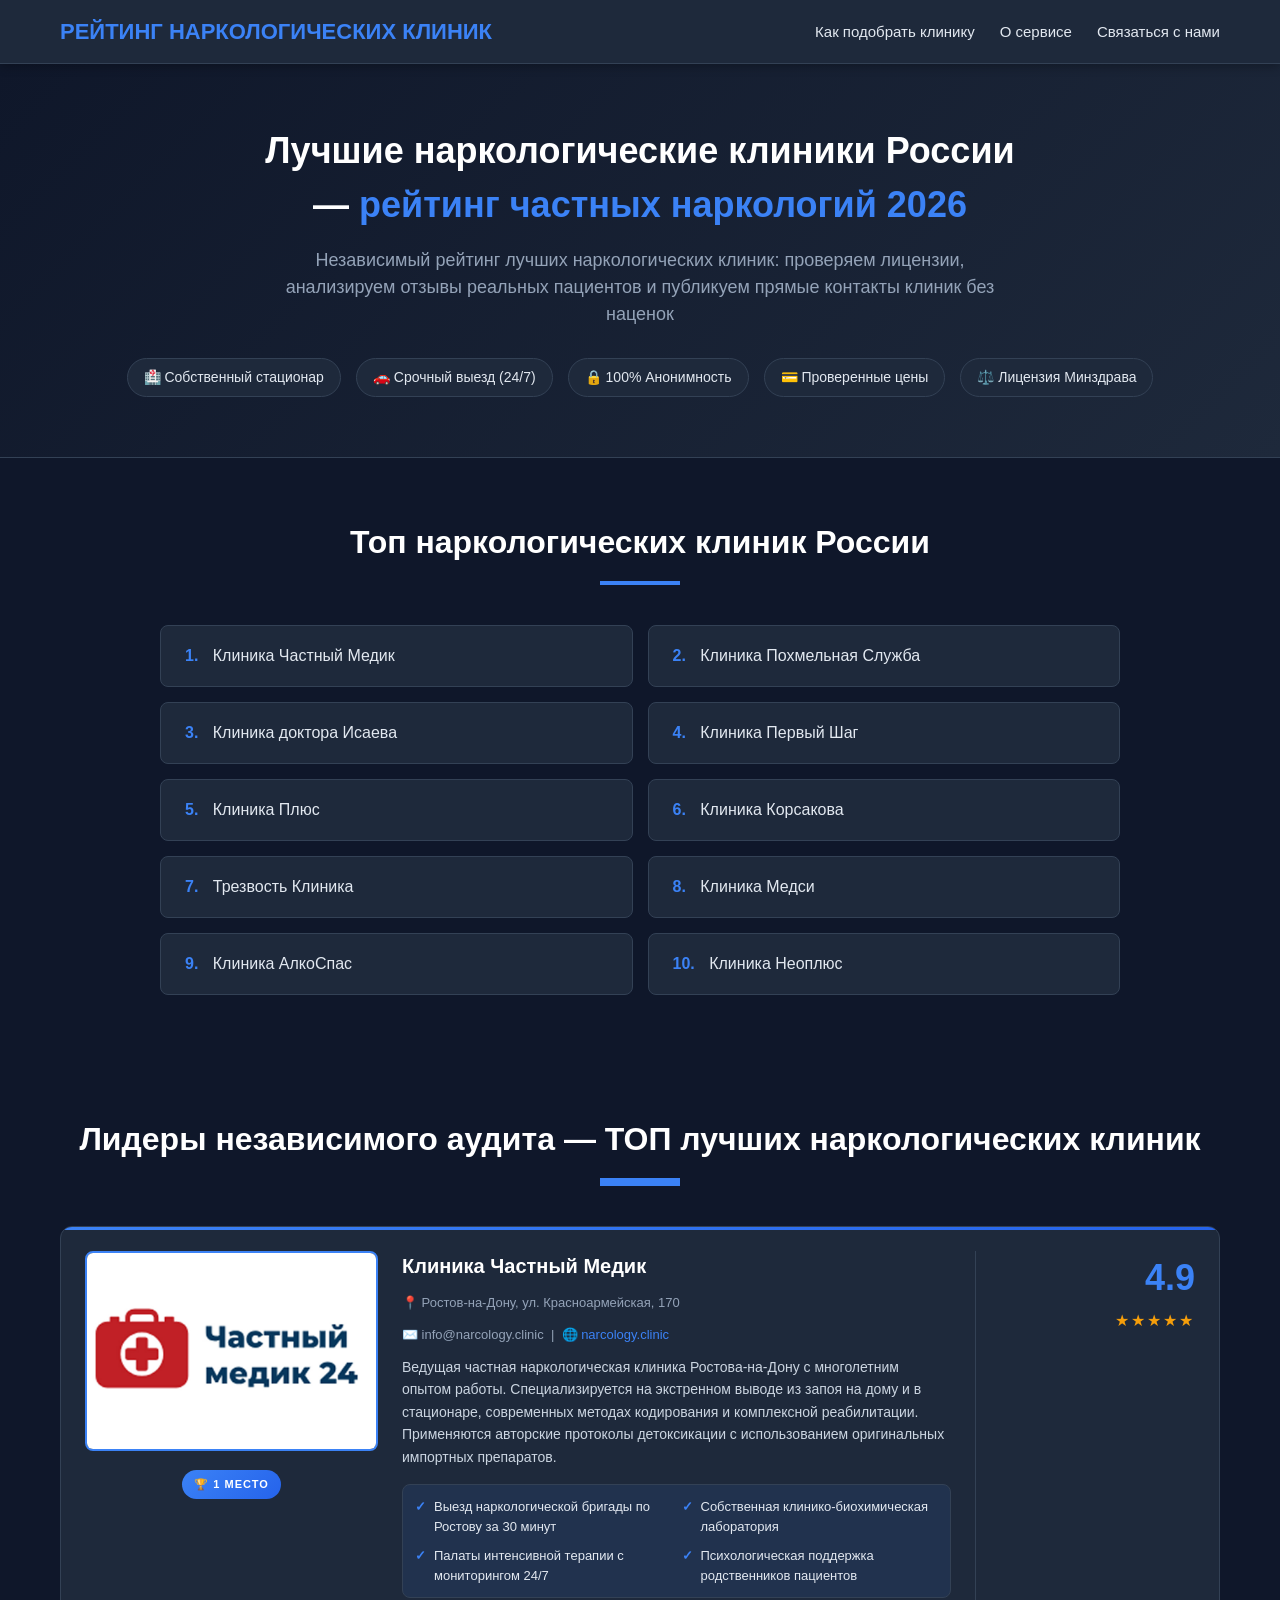
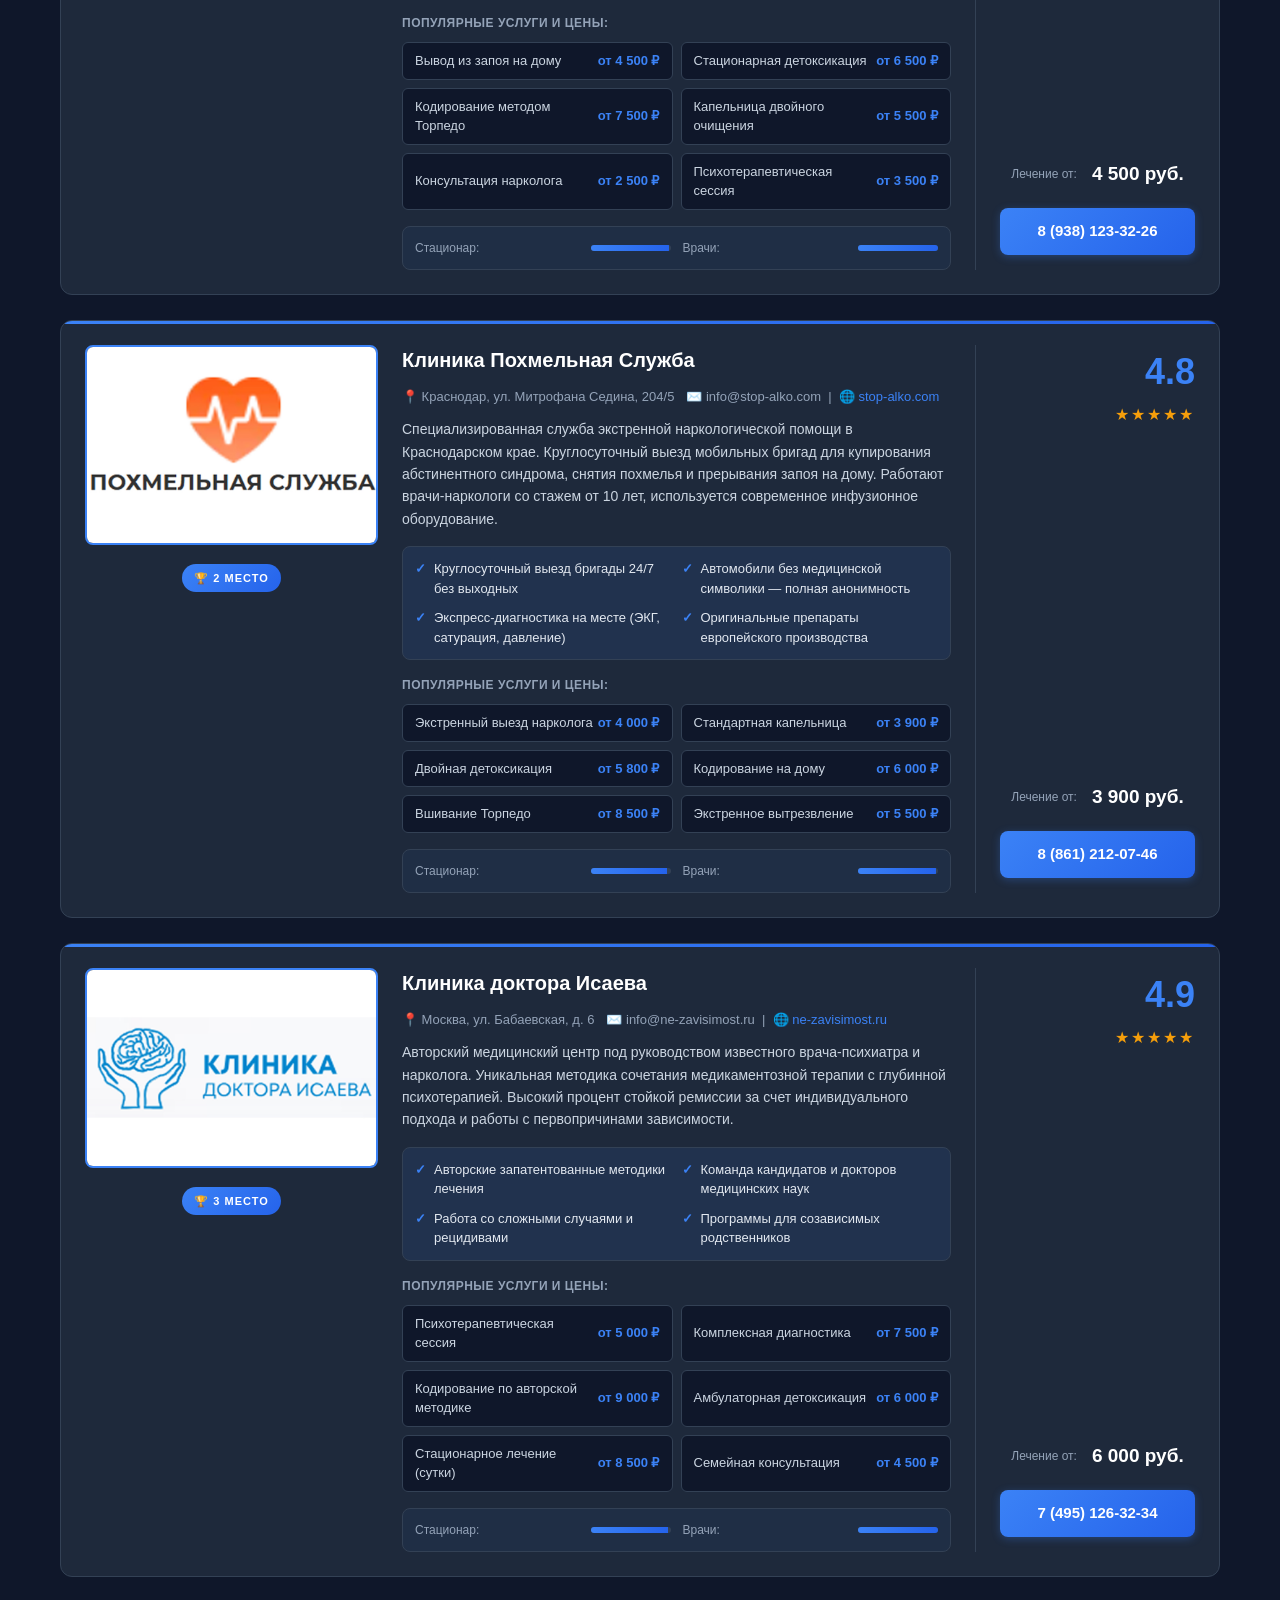
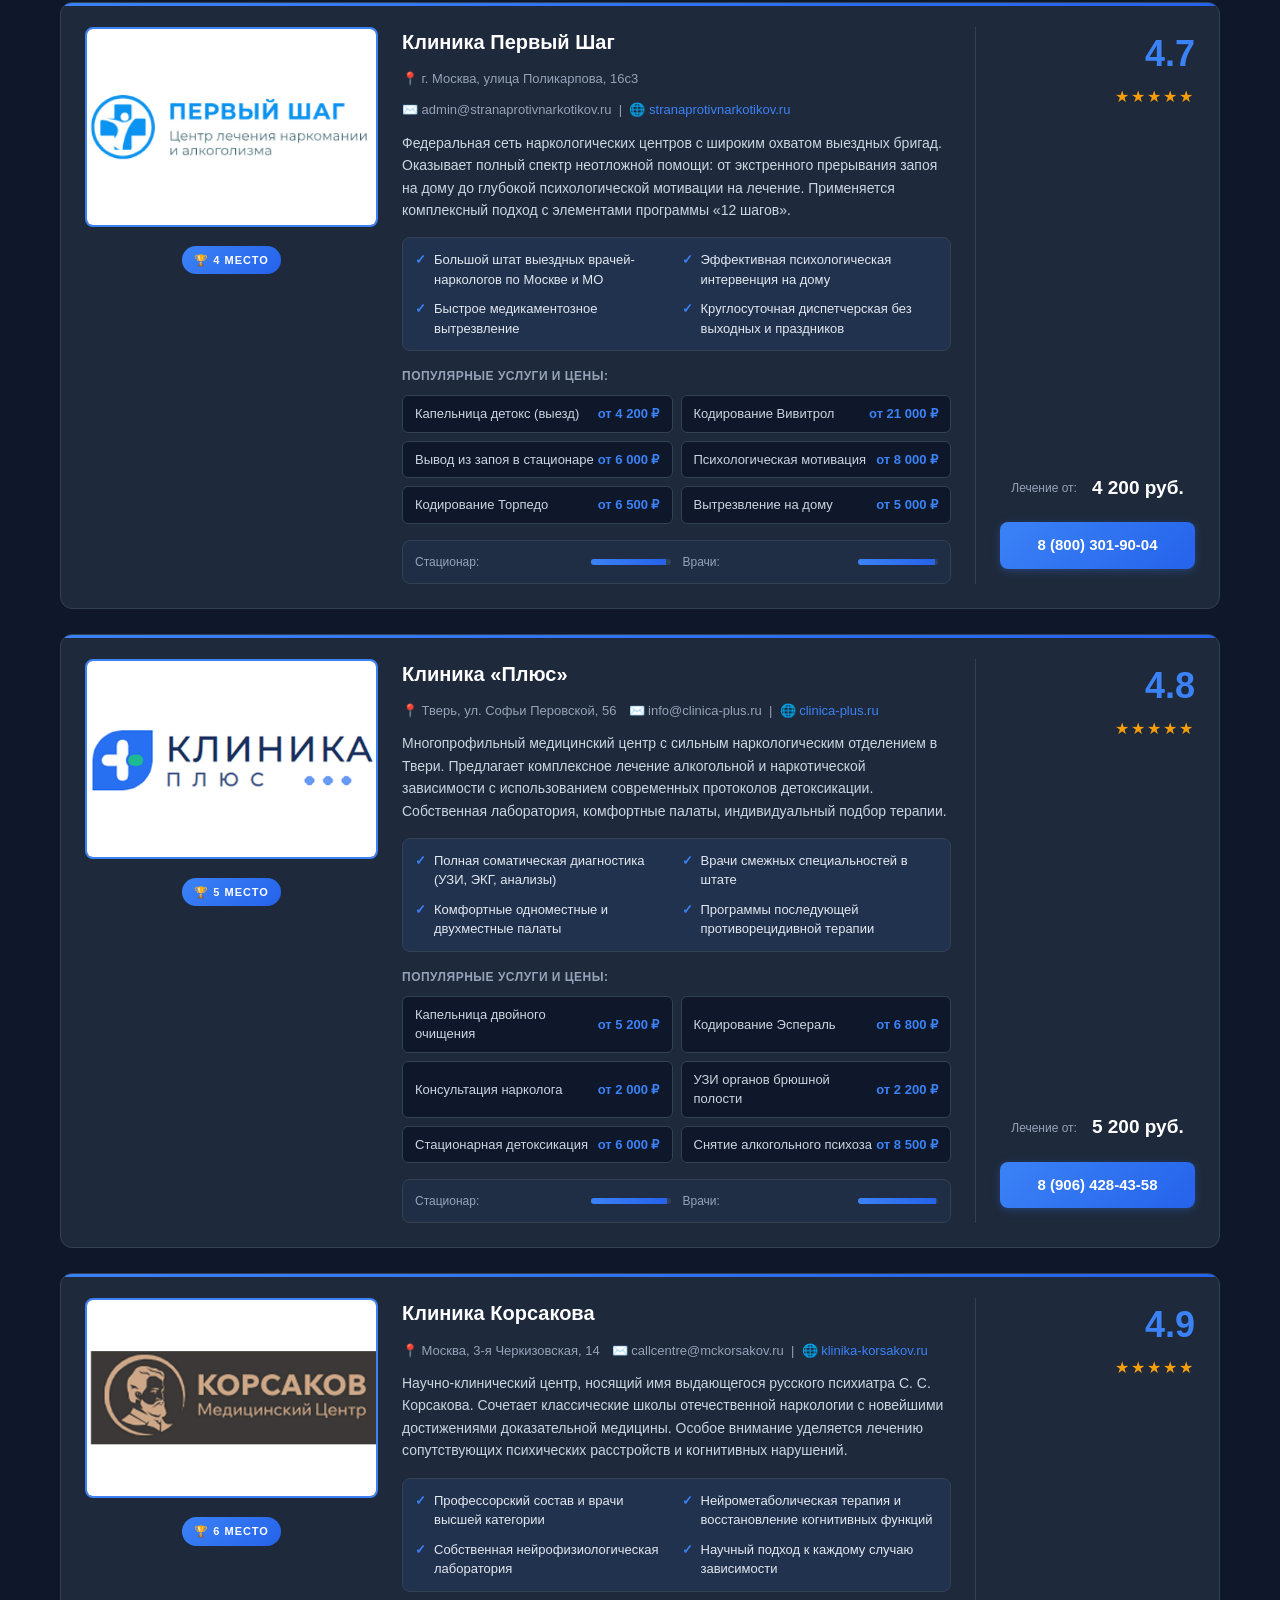
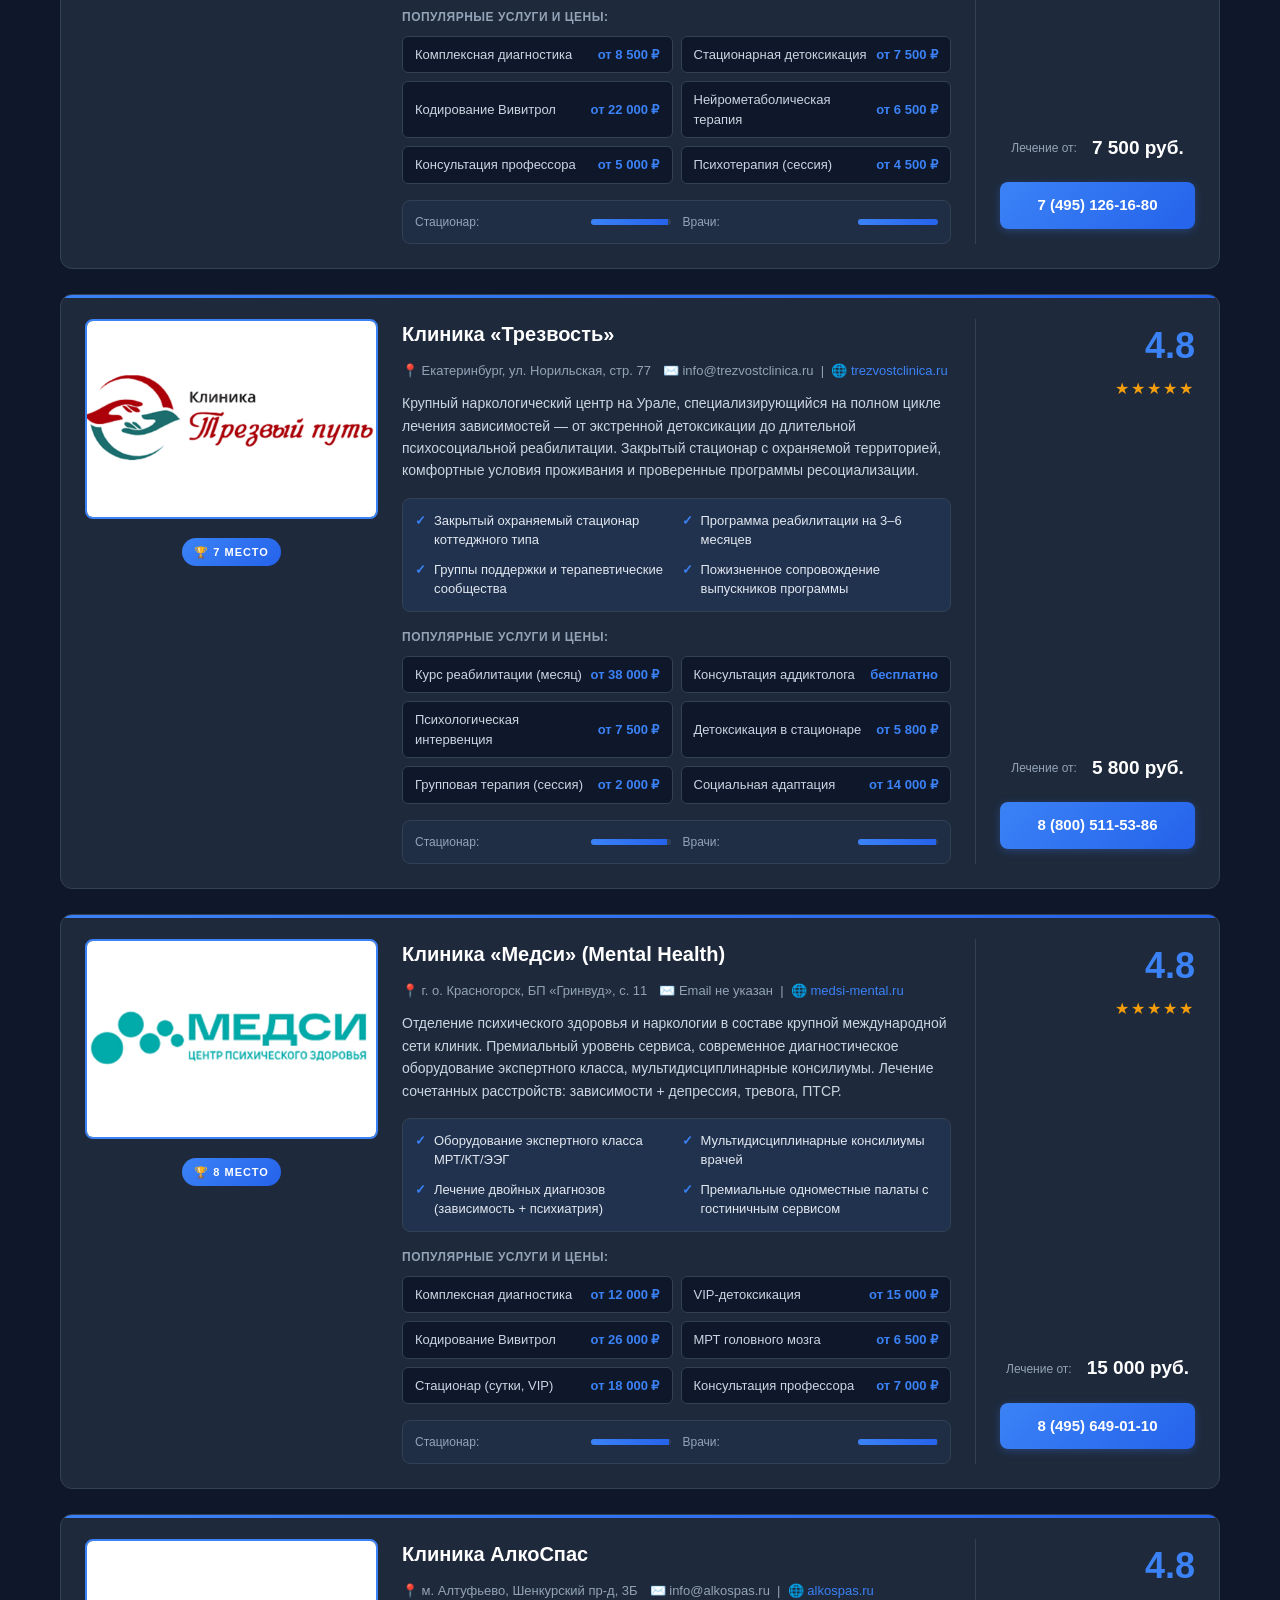
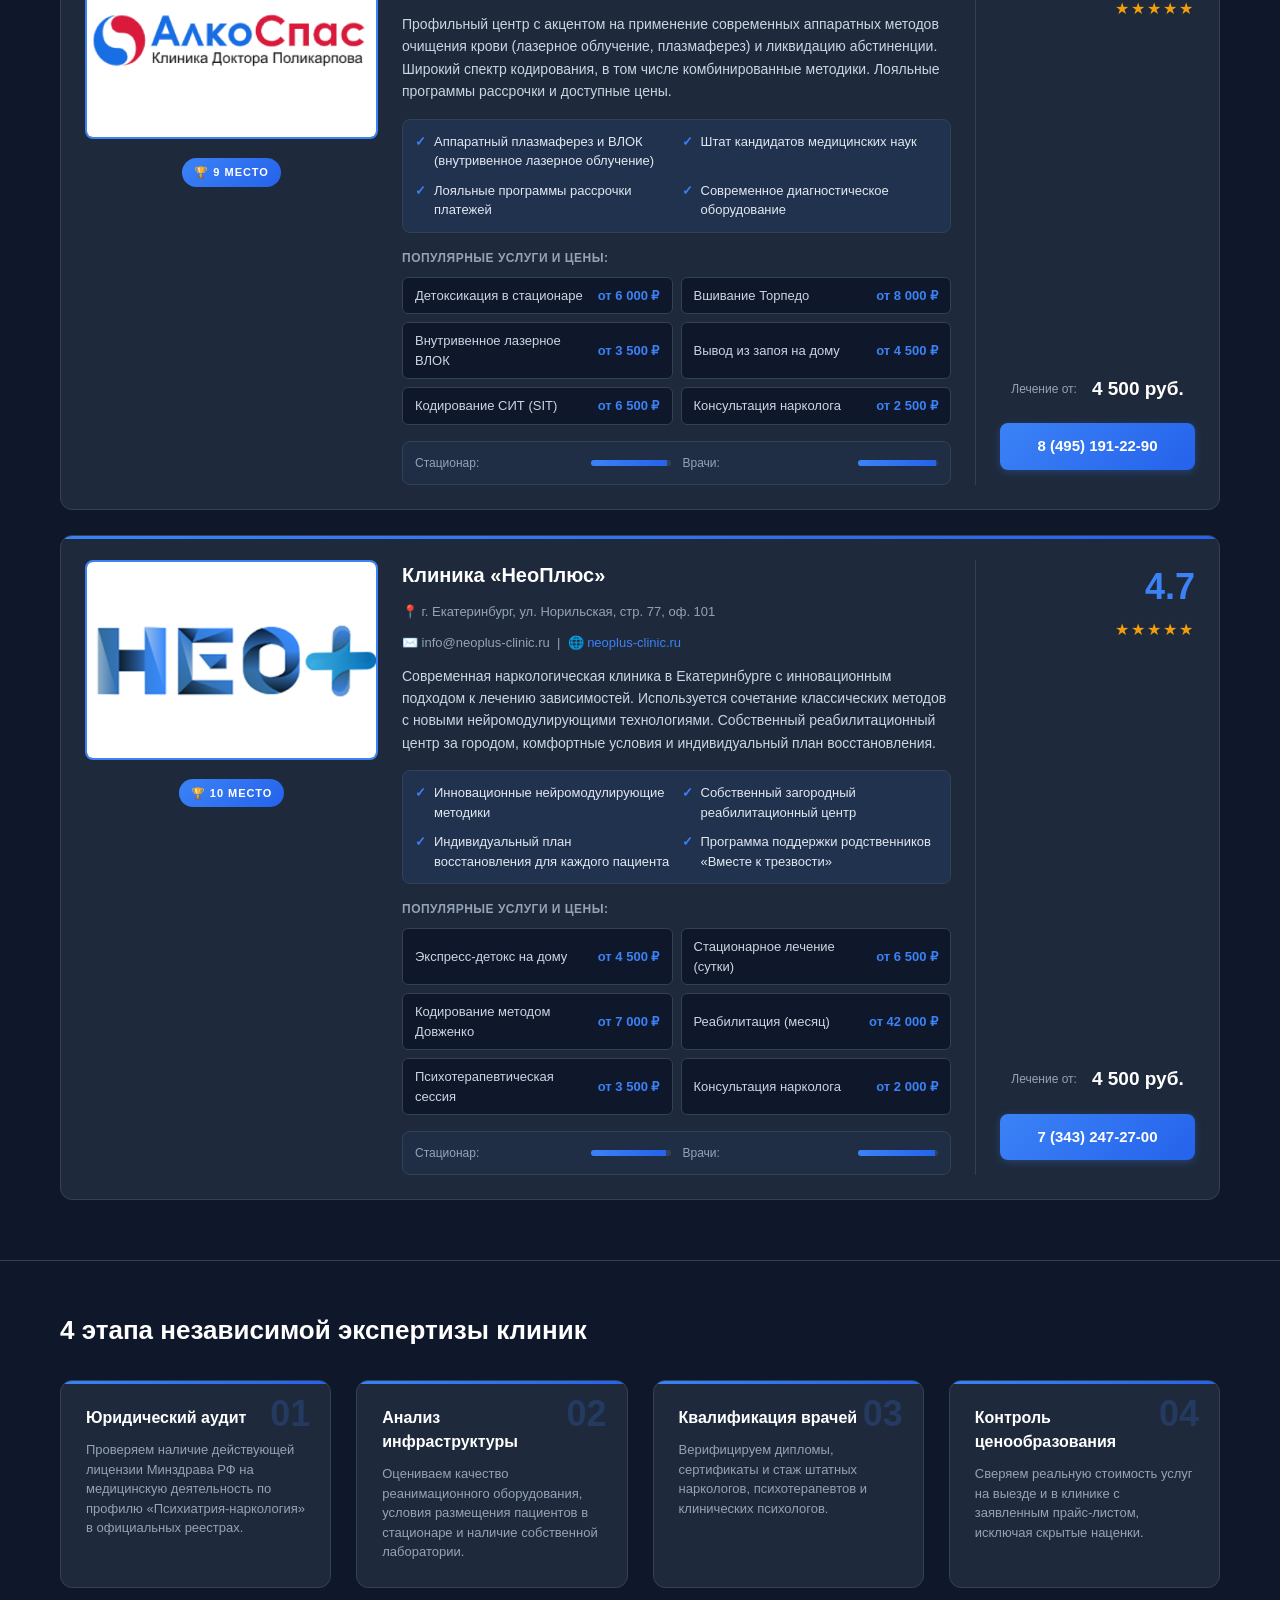
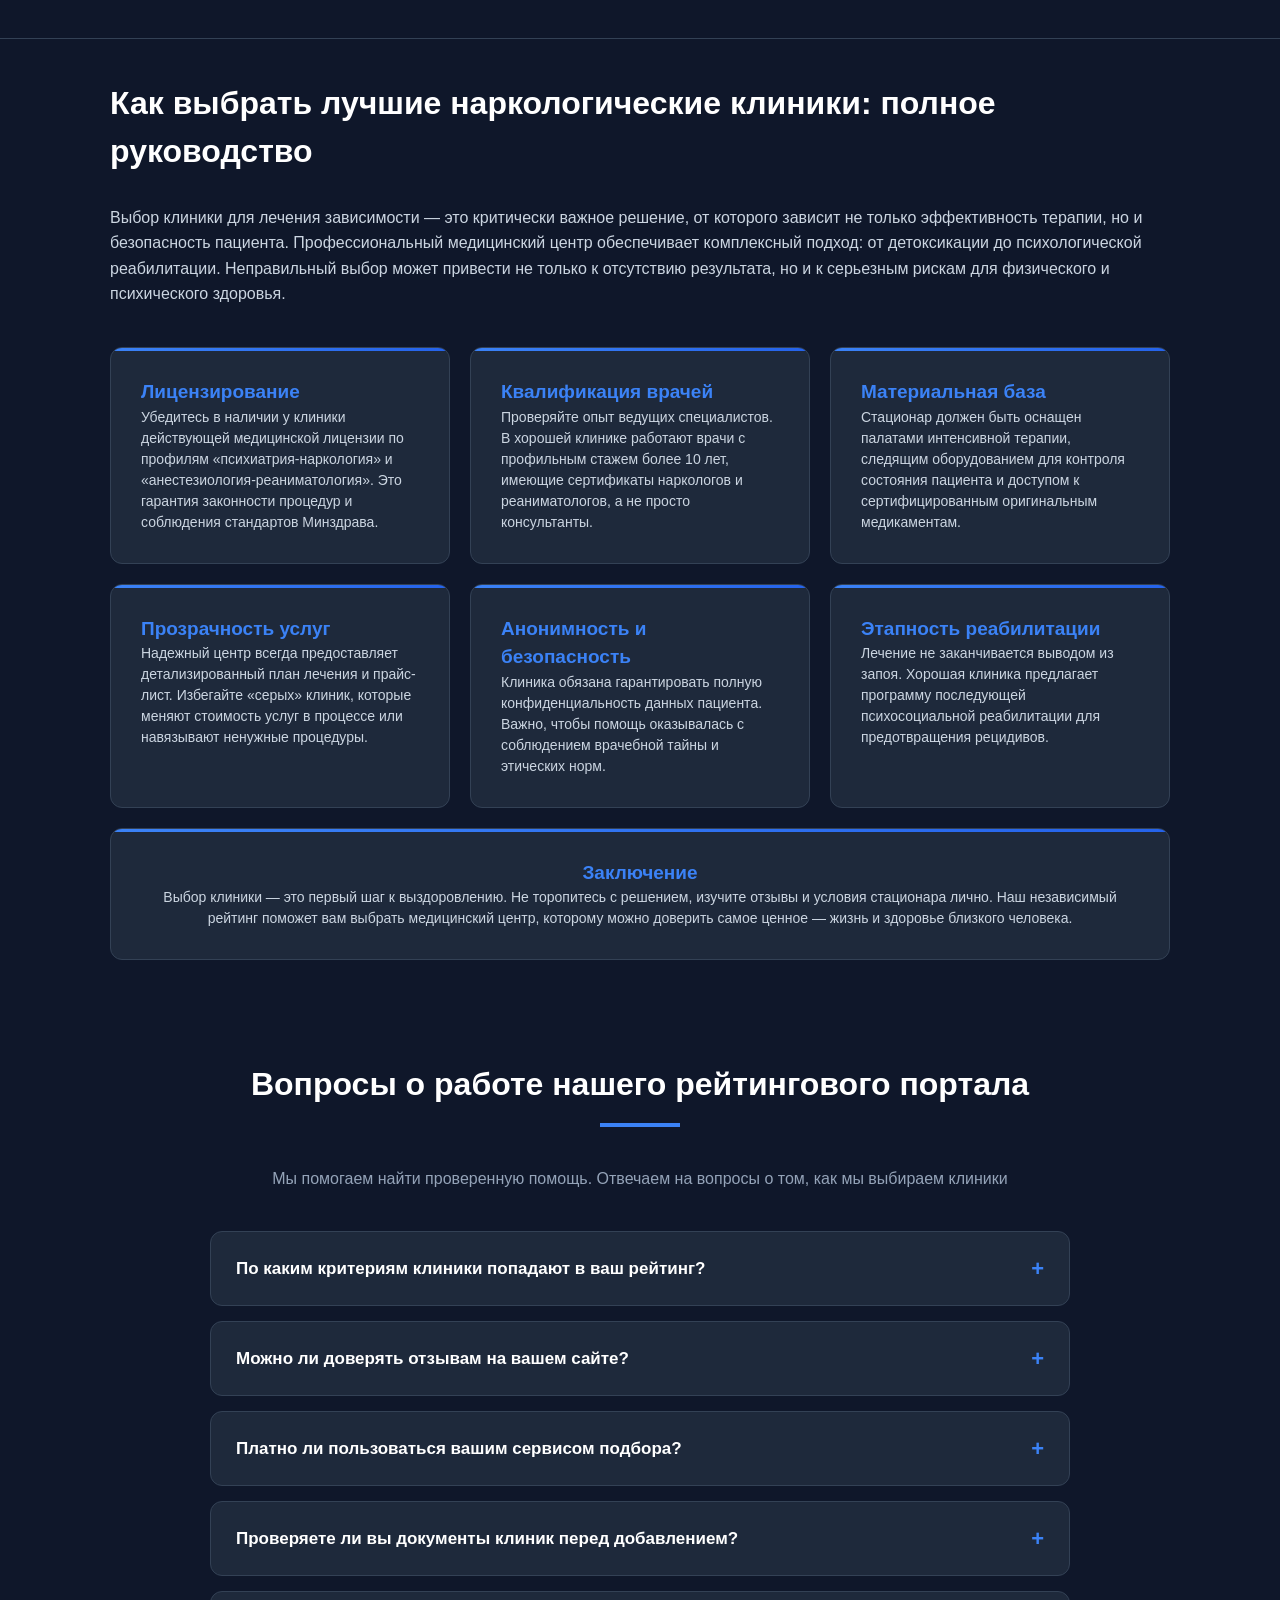
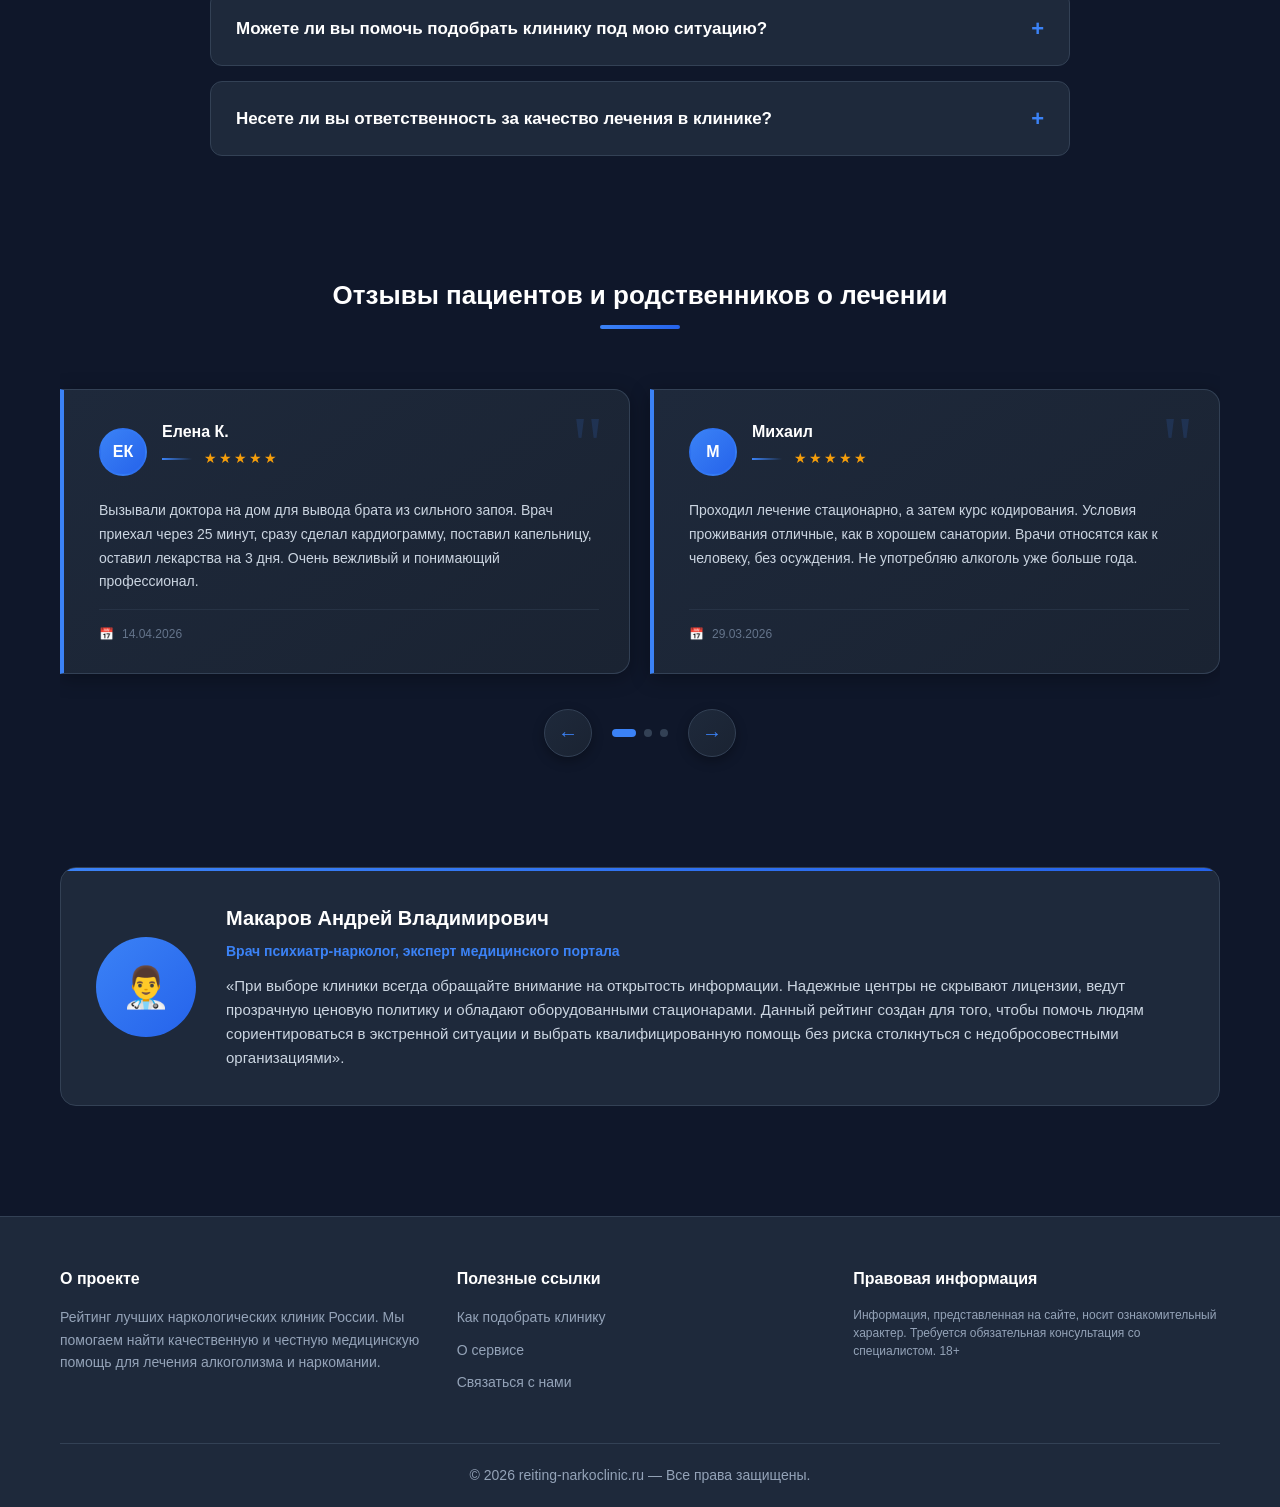
==== commit d0601965: "изменения" ====
--- a/index.html
+++ b/index.html
@@ -6,15 +6,14 @@
   <meta name="viewport" content="width=device-width, initial-scale=1, maximum-scale=1, user-scalable=0" />
   <link rel="canonical" href="https://reiting-narkoclinic.ru/">
   <meta name="description"
-    content="Ежегодно обновляемый независимый рейтинг наркологических центров и клиник в Москве. Честные оценки экспертов, реальные отзывы пациентов и актуальные цены на лечение зависимостей на портале Лучшие клиники.">
-  <title>Рейтинг наркологических клиник России 2026: ТОП лучших центров на reiting-narkoclinic.ru</title>
+    content="Рейтинг наркологических клиник Москвы 2026: ТОП-10 частных и государственных наркологических центров. Реальные отзывы пациентов, актуальные цены на лечение зависимостей на портале Лучшие клиники.">
+  <title>Рейтинг наркологических клиник Москвы 2026: ТОП частных наркологических центров</title>
   <meta name="keywords"
-    content="рейтинг наркологических клиник, лучшие наркологические центры, наркология россия отзывы цены">
+    content="рейтинг наркологических клиник, лучшие наркологические центры, наркология москва отзывы цены">
   <link rel="apple-touch-icon" sizes="180x180" href="/assets/img/favicon/apple-touch-icon.png">
   <link rel="icon" type="image/png" sizes="32x32" href="/assets/img/favicon/favicon-32x32.png">
   <link rel="icon" type="image/png" sizes="16x16" href="/assets/img/favicon/favicon-16x16.png">
   <link rel="stylesheet" href="./style.css">
-
   <meta name="robots" content="noindex, nofollow" />
 
   <!-- JSON-LD: ItemList -->
@@ -22,7 +21,7 @@
 {
   "@context": "https://schema.org",
   "@type": "ItemList",
-  "name": "ТОП лучших наркологических клиник России 2026",
+  "name": "ТОП лучших наркологических клиник Москвы 2026",
   "numberOfItems": 10,
   "itemListElement": [
     {
@@ -36,7 +35,7 @@
         "image": "https://reiting-narkoclinic.ru/logo/narcology.clinic.jpg",
         "openingHours": "Mo-Su 00:00-24:00",
         "medicalSpecialty": "Psychiatry",
-        "description": "Ведущая частная наркологическая клиника Ростова-на-Дону с многолетним опытом работы. Специализируется на экстренном выводе из запоя на дому и в стационаре, современных методах кодирования и комплексной реабилитации. Применяются авторские протоколы детоксикации с использованием оригинальных импортных препаратов.",
+        "description": "Ведущая частная наркологическая клиника Ростова-на-Дону с многолетним опытом работы. Специализируется на экстренном выводе из запоя на дому и в стационаре, современных методах кодирования и комплексной реабилитации.",
         "address": {
           "@type": "PostalAddress",
           "streetAddress": "ул. Красноармейская, 170",
@@ -63,7 +62,7 @@
         "image": "https://reiting-narkoclinic.ru/logo/stop-alko.jpg",
         "openingHours": "Mo-Su 00:00-24:00",
         "medicalSpecialty": "Psychiatry",
-        "description": "Специализированная служба экстренной наркологической помощи в Краснодарском крае. Круглосуточный выезд мобильных бригад для купирования абстинентного синдрома, снятия похмелья и прерывания запоя на дому. Работают врачи-наркологи со стажем от 10 лет, используется современное инфузионное оборудование.",
+        "description": "Специализированная служба экстренной наркологической помощи в Краснодарском крае. Круглосуточный выезд мобильных бригад для купирования абстинентного синдрома, снятия похмелья и прерывания запоя на дому.",
         "address": {
           "@type": "PostalAddress",
           "streetAddress": "ул. Митрофана Седина, 204/5",
@@ -90,7 +89,7 @@
         "image": "https://reiting-narkoclinic.ru/logo/ne-zavisimost.jpg",
         "openingHours": "Mo-Su 00:00-24:00",
         "medicalSpecialty": "Psychiatry",
-        "description": "Авторский медицинский центр под руководством известного врача-психиатра и нарколога. Уникальная методика сочетания медикаментозной терапии с глубинной психотерапией. Высокий процент стойкой ремиссии за счет индивидуального подхода и работы с первопричинами зависимости.",
+        "description": "Авторский медицинский центр под руководством известного врача-психиатра и нарколога. Уникальная методика сочетания медикаментозной терапии с глубинной психотерапией.",
         "address": {
           "@type": "PostalAddress",
           "streetAddress": "ул. Бабаевская, д. 6",
@@ -117,7 +116,7 @@
         "image": "https://reiting-narkoclinic.ru/logo/stranaprotivnarkotikov.jpg",
         "openingHours": "Mo-Su 00:00-24:00",
         "medicalSpecialty": "Psychiatry",
-        "description": "Федеральная сеть наркологических центров с широким охватом выездных бригад. Оказывает полный спектр неотложной помощи: от экстренного прерывания запоя на дому до глубокой психологической мотивации на лечение. Применяется комплексный подход с элементами программы «12 шагов».",
+        "description": "Федеральная сеть наркологических центров с широким охватом выездных бригад. Оказывает полный спектр неотложной помощи: от экстренного прерывания запоя на дому до глубокой психологической мотивации на лечение.",
         "address": {
           "@type": "PostalAddress",
           "streetAddress": "улица Поликарпова, 16с3",
@@ -144,7 +143,7 @@
         "image": "https://reiting-narkoclinic.ru/logo/clinica-plus.jpg",
         "openingHours": "Mo-Su 00:00-24:00",
         "medicalSpecialty": "Psychiatry",
-        "description": "Многопрофильный медицинский центр с сильным наркологическим отделением в Твери. Предлагает комплексное лечение алкогольной и наркотической зависимости с использованием современных протоколов детоксикации. Собственная лаборатория, комфортные палаты, индивидуальный подбор терапии.",
+        "description": "Многопрофильный медицинский центр с сильным наркологическим отделением в Твери. Предлагает комплексное лечение алкогольной и наркотической зависимости с использованием современных протоколов детоксикации.",
         "address": {
           "@type": "PostalAddress",
           "streetAddress": "ул. Софьи Перовской, 56",
@@ -171,7 +170,7 @@
         "image": "https://reiting-narkoclinic.ru/logo/klinika-korsakov.jpg",
         "openingHours": "Mo-Su 00:00-24:00",
         "medicalSpecialty": "Psychiatry",
-        "description": "Научно-клинический центр, носящий имя выдающегося русского психиатра С. С. Корсакова. Сочетает классические школы отечественной наркологии с новейшими достижениями доказательной медицины. Особое внимание уделяется лечению сопутствующих психических расстройств и когнитивных нарушений.",
+        "description": "Научно-клинический центр, носящий имя выдающегося русского психиатра С. С. Корсакова. Сочетает классические школы отечественной наркологии с новейшими достижениями доказательной медицины.",
         "address": {
           "@type": "PostalAddress",
           "streetAddress": "3-я Черкизовская, 14",
@@ -198,7 +197,7 @@
         "image": "https://reiting-narkoclinic.ru/logo/trezvostclinica.jpg",
         "openingHours": "Mo-Su 00:00-24:00",
         "medicalSpecialty": "Psychiatry",
-        "description": "Крупный наркологический центр на Урале, специализирующийся на полном цикле лечения зависимостей — от экстренной детоксикации до длительной психосоциальной реабилитации. Закрытый стационар с охраняемой территорией, комфортные условия проживания и проверенные программы ресоциализации.",
+        "description": "Крупный наркологический центр на Урале, специализирующийся на полном цикле лечения зависимостей — от экстренной детоксикации до длительной психосоциальной реабилитации.",
         "address": {
           "@type": "PostalAddress",
           "streetAddress": "ул. Норильская, стр. 77",
@@ -225,7 +224,7 @@
         "image": "https://reiting-narkoclinic.ru/logo/medsi-mental.jpg",
         "openingHours": "Mo-Su 00:00-24:00",
         "medicalSpecialty": "Psychiatry",
-        "description": "Отделение психического здоровья и наркологии в составе крупной международной сети клиник. Премиальный уровень сервиса, современное диагностическое оборудование экспертного класса, мультидисциплинарные консилиумы. Лечение сочетанных расстройств: зависимости + депрессия, тревога, ПТСР.",
+        "description": "Отделение психического здоровья и наркологии в составе крупной международной сети клиник. Премиальный уровень сервиса, современное диагностическое оборудование экспертного класса.",
         "address": {
           "@type": "PostalAddress",
           "streetAddress": "БП «Гринвуд», с. 11",
@@ -252,7 +251,7 @@
         "image": "https://reiting-narkoclinic.ru/logo/alkospas.jpg",
         "openingHours": "Mo-Su 00:00-24:00",
         "medicalSpecialty": "Psychiatry",
-        "description": "Профильный центр с акцентом на применение современных аппаратных методов очищения крови (лазерное облучение, плазмаферез) и ликвидацию абстиненции. Широкий спектр кодирования, в том числе комбинированные методики. Лояльные программы рассрочки и доступные цены.",
+        "description": "Профильный центр с акцентом на применение современных аппаратных методов очищения крови (лазерное облучение, плазмаферез) и ликвидацию абстиненции.",
         "address": {
           "@type": "PostalAddress",
           "streetAddress": "Шенкурский пр-д, 3Б",
@@ -273,13 +272,13 @@
       "position": 10,
       "item": {
         "@type": "MedicalOrganization",
-        "name": "Клиника НеоПлюс",
+        "name": "Клиника Неоплюс",
         "url": "https://neoplus-clinic.ru/",
         "telephone": "+73432472700",
         "image": "https://reiting-narkoclinic.ru/logo/neoplus-clinic.jpg",
         "openingHours": "Mo-Su 00:00-24:00",
         "medicalSpecialty": "Psychiatry",
-        "description": "Современная наркологическая клиника в Екатеринбурге с инновационным подходом к лечению зависимостей. Используется сочетание классических методов с новыми нейромодулирующими технологиями. Собственный реабилитационный центр за городом, комфортные условия и индивидуальный план восстановления.",
+        "description": "Современная наркологическая клиника в Екатеринбурге с инновационным подходом к лечению зависимостей. Собственный реабилитационный центр за городом, комфортные условия и индивидуальный план восстановления.",
         "address": {
           "@type": "PostalAddress",
           "streetAddress": "ул. Норильская, стр. 77, оф. 101",
@@ -297,7 +296,7 @@
     }
   ]
 }
-  </script>
+</script>
 
   <!-- JSON-LD: FAQPage -->
   <script type="application/ld+json">
@@ -326,7 +325,7 @@
       "name": "Платно ли пользоваться вашим сервисом подбора?",
       "acceptedAnswer": {
         "@type": "Answer",
-        "text": "Нет, наш сервис полностью бесплатен для пациентов и их родственников. Вы можете изучить рейтинг, сравнить цены и получить консультацию нашего координатора без каких-либо комиссий. Цены в клиниках для вас остаются такими же, как при прямом обращении (или ниже, за счет наших партнерских программ)."
+        "text": "Нет, наш сервис полностью бесплатен для пациентов и их родственников. Вы можете изучить рейтинг, сравнить цены и получить консультацию нашего координатора без каких-либо комиссий."
       }
     },
     {
@@ -334,7 +333,7 @@
       "name": "Проверяете ли вы документы клиник перед добавлением?",
       "acceptedAnswer": {
         "@type": "Answer",
-        "text": "Да, это обязательный этап. Наши эксперты проверяют наличие действующей лицензии на сайте Росздравнадзора, сверяют юридический адрес с фактическим, а также проверяем наличие в штате сертифицированных врачей-наркологов и психиатров. Если лицензия аннулирована, клиника немедленно удаляется из рейтинга."
+        "text": "Да, это обязательный этап. Наши эксперты проверяют наличие действующей лицензии на сайте Росздравнадзора, сверяют юридический адрес с фактическим, а также проверяем наличие в штате сертифицированных врачей-наркологов и психиатров."
       }
     },
     {
@@ -342,7 +341,7 @@
       "name": "Можете ли вы помочь подобрать клинику под мою ситуацию?",
       "acceptedAnswer": {
         "@type": "Answer",
-        "text": "Да, наши координаторы бесплатно и анонимно проконсультируют вас по телефону. Мы учтем ваш бюджет, город, тяжесть состояния пациента и необходимость специфических услуг (например, детокс на дому или закрытый стационар), чтобы предложить 2–3 наиболее подходящих варианта из нашего рейтинга."
+        "text": "Да, наши координаторы бесплатно и анонимно проконсультируют вас по телефону. Мы учтем ваш бюджет, город, тяжесть состояния пациента и необходимость специфических услуг."
       }
     },
     {
@@ -350,17 +349,15 @@
       "name": "Несете ли вы ответственность за качество лечения в клинике?",
       "acceptedAnswer": {
         "@type": "Answer",
-        "text": "Наш портал является информационным агрегатором. Договор на оказание медицинских услуг вы заключаете напрямую с выбранной клиникой, и она несет полную юридическую ответственность за результат. Однако мы ведем постоянный мониторинг: при поступлении систематических обоснованных жалоб мы проводим внутреннюю проверку и исключаем клинику из рейтинга."
+        "text": "Наш портал является информационным агрегатором. Договор на оказание медицинских услуг вы заключаете напрямую с выбранной клиникой. Однако мы ведем постоянный мониторинг: при поступлении систематических обоснованных жалоб мы проводим внутреннюю проверку и исключаем клинику из рейтинга."
       }
     }
   ]
 }
-  </script>
+</script>
 </head>
 
 <body>
-
-
   <header class="header">
     <div class="header__wrapper">
       <div class="header__container">
@@ -370,7 +367,6 @@
             Рейтинг наркологических клиник
           </span>
         </a>
-
       </div>
       <div class="header__menu">
         <nav class="header__links">
@@ -383,19 +379,14 @@
       </div>
     </div>
   </header>
-
   <div class="page">
     <main class="main">
-
       <section class="intro">
         <div class="intro__container">
           <h1 class="intro__title">Лучшие наркологические клиники России — <span>рейтинг частных наркологий 2026</span>
           </h1>
           <p class="intro__subtitle">Независимый рейтинг лучших наркологических клиник: проверяем лицензии, анализируем
-            отзывы
-            реальных пациентов и публикуем прямые
-            контакты клиник без наценок</p>
-
+            отзывы реальных пациентов и публикуем прямые контакты клиник без наценок</p>
         </div>
         <div class="intro__advs">
           <div class="intro__adv">🏥 Собственный стационар</div>
@@ -406,113 +397,72 @@
         </div>
   </div>
   </section>
-
-
   <section style="padding: 60px 0; background-color: #0f172a; font-family: sans-serif; color: #e2e8f0;">
     <div style="max-width: 1000px; margin: 0 auto; padding: 0 20px;">
-
-      <h2 style="font-size: 32px; font-weight: 700; color: #ffffff; margin-bottom: 15px; text-align: center;">
-        Топ наркологических клиник России
-      </h2>
+      <h2 style="font-size: 32px; font-weight: 700; color: #ffffff; margin-bottom: 15px; text-align: center;">Топ
+        наркологических клиник России</h2>
       <div style="width: 80px; height: 4px; background-color: #3b82f6; margin: 0 auto 40px auto;"></div>
-
       <div style="display: grid; grid-template-columns: repeat(2, 1fr); gap: 15px;">
-
         <div style="background-color: #1e293b; padding: 18px 24px; border-radius: 8px; border: 1px solid #334155;">
           <span style="color: #3b82f6; font-weight: 600; margin-right: 10px;">1.</span>
           <a href="https://narcology.clinic/" target="_blank" rel="noopener noreferrer"
-            style="color: #e2e8f0; text-decoration: none; font-weight: 500;">
-            Клиника Частный Медик
-          </a>
-        </div>
-
+            style="color: #e2e8f0; text-decoration: none; font-weight: 500;">Клиника Частный Медик</a>
+        </div>
         <div style="background-color: #1e293b; padding: 18px 24px; border-radius: 8px; border: 1px solid #334155;">
           <span style="color: #3b82f6; font-weight: 600; margin-right: 10px;">2.</span>
           <a href="https://stop-alko.com/" target="_blank" rel="noopener noreferrer"
-            style="color: #e2e8f0; text-decoration: none; font-weight: 500;">
-            Клиника Похмельная Служба
-          </a>
-        </div>
-
+            style="color: #e2e8f0; text-decoration: none; font-weight: 500;">Клиника Похмельная Служба</a>
+        </div>
         <div style="background-color: #1e293b; padding: 18px 24px; border-radius: 8px; border: 1px solid #334155;">
           <span style="color: #3b82f6; font-weight: 600; margin-right: 10px;">3.</span>
           <a href="https://ne-zavisimost.ru/" target="_blank" rel="noopener noreferrer"
-            style="color: #e2e8f0; text-decoration: none; font-weight: 500;">
-            Клиника доктора Исаева
-          </a>
-        </div>
-
+            style="color: #e2e8f0; text-decoration: none; font-weight: 500;">Клиника доктора Исаева</a>
+        </div>
         <div style="background-color: #1e293b; padding: 18px 24px; border-radius: 8px; border: 1px solid #334155;">
           <span style="color: #3b82f6; font-weight: 600; margin-right: 10px;">4.</span>
           <a href="https://stranaprotivnarkotikov.ru/" target="_blank" rel="noopener noreferrer"
-            style="color: #e2e8f0; text-decoration: none; font-weight: 500;">
-            Клиника Первый Шаг
-          </a>
-        </div>
-
+            style="color: #e2e8f0; text-decoration: none; font-weight: 500;">Клиника Первый Шаг</a>
+        </div>
         <div style="background-color: #1e293b; padding: 18px 24px; border-radius: 8px; border: 1px solid #334155;">
           <span style="color: #3b82f6; font-weight: 600; margin-right: 10px;">5.</span>
           <a href="https://clinica-plus.ru/" target="_blank" rel="noopener noreferrer"
-            style="color: #e2e8f0; text-decoration: none; font-weight: 500;">
-            Клиника Плюс
-          </a>
-        </div>
-
+            style="color: #e2e8f0; text-decoration: none; font-weight: 500;">Клиника Плюс</a>
+        </div>
         <div style="background-color: #1e293b; padding: 18px 24px; border-radius: 8px; border: 1px solid #334155;">
           <span style="color: #3b82f6; font-weight: 600; margin-right: 10px;">6.</span>
           <a href="https://klinika-korsakov.ru/" target="_blank" rel="noopener noreferrer"
-            style="color: #e2e8f0; text-decoration: none; font-weight: 500;">
-            Клиника Корсакова
-          </a>
-        </div>
-
+            style="color: #e2e8f0; text-decoration: none; font-weight: 500;">Клиника Корсакова</a>
+        </div>
         <div style="background-color: #1e293b; padding: 18px 24px; border-radius: 8px; border: 1px solid #334155;">
           <span style="color: #3b82f6; font-weight: 600; margin-right: 10px;">7.</span>
           <a href="https://trezvostclinica.ru/" target="_blank" rel="noopener noreferrer"
-            style="color: #e2e8f0; text-decoration: none; font-weight: 500;">
-            Трезвость Клиника
-          </a>
-        </div>
-
+            style="color: #e2e8f0; text-decoration: none; font-weight: 500;">Трезвость Клиника</a>
+        </div>
         <div style="background-color: #1e293b; padding: 18px 24px; border-radius: 8px; border: 1px solid #334155;">
           <span style="color: #3b82f6; font-weight: 600; margin-right: 10px;">8.</span>
           <a href="https://medsi-mental.ru/" target="_blank" rel="noopener noreferrer"
-            style="color: #e2e8f0; text-decoration: none; font-weight: 500;">
-            Клиника Медси
-          </a>
-        </div>
-
+            style="color: #e2e8f0; text-decoration: none; font-weight: 500;">Клиника Медси</a>
+        </div>
         <div style="background-color: #1e293b; padding: 18px 24px; border-radius: 8px; border: 1px solid #334155;">
           <span style="color: #3b82f6; font-weight: 600; margin-right: 10px;">9.</span>
           <a href="https://alkospas.ru/" target="_blank" rel="noopener noreferrer"
-            style="color: #e2e8f0; text-decoration: none; font-weight: 500;">
-            Клиника АлкоСпас
-          </a>
-        </div>
-
+            style="color: #e2e8f0; text-decoration: none; font-weight: 500;">Клиника АлкоСпас</a>
+        </div>
         <div style="background-color: #1e293b; padding: 18px 24px; border-radius: 8px; border: 1px solid #334155;">
           <span style="color: #3b82f6; font-weight: 600; margin-right: 10px;">10.</span>
           <a href="https://neoplus-clinic.ru/" target="_blank" rel="noopener noreferrer"
-            style="color: #e2e8f0; text-decoration: none; font-weight: 500;">
-            Клиника Неоплюс
-          </a>
-        </div>
-
+            style="color: #e2e8f0; text-decoration: none; font-weight: 500;">Клиника Неоплюс</a>
+        </div>
       </div>
-
     </div>
   </section>
-
-
   <section class="rating-list" style="padding: 60px 0; background-color: #0f172a;">
     <div class="container">
       <div class="rating-list__header" style="margin-bottom: 40px; text-align: center;">
-        <h2 class="section-title" style="margin: 0 0 15px 0; font-size: 32px; font-weight: 700; color: #ffffff;">
-          Лидеры независимого аудита — ТОП лучших наркологических клиник
-        </h2>
+        <h2 class="section-title" style="margin: 0 0 15px 0; font-size: 32px; font-weight: 700; color: #ffffff;">Лидеры
+          независимого аудита — ТОП лучших наркологических клиник</h2>
         <div style="width: 80px; height: 4px; background-color: #3b82f6; margin: 0 auto;"></div>
       </div>
-
       <ul itemscope itemtype="https://schema.org/ItemList"
         style="list-style: none; padding: 0; margin: 0; display: grid; gap: 25px;">
         <meta itemprop="name" content="ТОП-10 наркологических клиник России 2026">
@@ -557,34 +507,28 @@
                     style="color: #3b82f6; text-decoration: none;">narcology.clinic</a></span>
               </div>
               <p class="clinic-card__descr micro-organization-description" itemprop="description"
-                style="color: #cbd5e1; font-size: 14px; line-height: 1.6; margin: 0 0 16px 0;">
-                Ведущая частная наркологическая клиника Ростова-на-Дону с многолетним опытом работы. Специализируется на
-                экстренном выводе из запоя на дому и в стационаре, современных методах кодирования и комплексной
-                реабилитации. Применяются авторские протоколы детоксикации с использованием оригинальных импортных
-                препаратов.
-              </p>
+                style="color: #cbd5e1; font-size: 14px; line-height: 1.6; margin: 0 0 16px 0;">Ведущая частная
+                наркологическая клиника Ростова-на-Дону с многолетним опытом работы. Специализируется на экстренном
+                выводе из запоя на дому и в стационаре, современных методах кодирования и комплексной реабилитации.
+                Применяются авторские протоколы детоксикации с использованием оригинальных импортных препаратов.</p>
               <div class="clinic-card__advantages"
                 style="display: grid; grid-template-columns: repeat(2, 1fr); gap: 10px; margin-bottom: 16px; background: rgba(59, 130, 246, 0.1); padding: 12px; border-radius: 8px; border: 1px solid #334155;">
                 <div class="advantage-item"
-                  style="display: flex; align-items: flex-start; gap: 8px; font-size: 13px; color: #e2e8f0;">
-                  <span style="color: #3b82f6; font-weight: bold;">✓</span>
-                  <span>Выезд наркологической бригады по Ростову за 30 минут</span>
-                </div>
-                <div class="advantage-item"
-                  style="display: flex; align-items: flex-start; gap: 8px; font-size: 13px; color: #e2e8f0;">
-                  <span style="color: #3b82f6; font-weight: bold;">✓</span>
-                  <span>Собственная клинико-биохимическая лаборатория</span>
-                </div>
-                <div class="advantage-item"
-                  style="display: flex; align-items: flex-start; gap: 8px; font-size: 13px; color: #e2e8f0;">
-                  <span style="color: #3b82f6; font-weight: bold;">✓</span>
-                  <span>Палаты интенсивной терапии с мониторингом 24/7</span>
-                </div>
-                <div class="advantage-item"
-                  style="display: flex; align-items: flex-start; gap: 8px; font-size: 13px; color: #e2e8f0;">
-                  <span style="color: #3b82f6; font-weight: bold;">✓</span>
-                  <span>Психологическая поддержка родственников пациентов</span>
-                </div>
+                  style="display: flex; align-items: flex-start; gap: 8px; font-size: 13px; color: #e2e8f0;"><span
+                    style="color: #3b82f6; font-weight: bold;">✓</span><span>Выезд наркологической бригады по Ростову за
+                    30 минут</span></div>
+                <div class="advantage-item"
+                  style="display: flex; align-items: flex-start; gap: 8px; font-size: 13px; color: #e2e8f0;"><span
+                    style="color: #3b82f6; font-weight: bold;">✓</span><span>Собственная клинико-биохимическая
+                    лаборатория</span></div>
+                <div class="advantage-item"
+                  style="display: flex; align-items: flex-start; gap: 8px; font-size: 13px; color: #e2e8f0;"><span
+                    style="color: #3b82f6; font-weight: bold;">✓</span><span>Палаты интенсивной терапии с мониторингом
+                    24/7</span></div>
+                <div class="advantage-item"
+                  style="display: flex; align-items: flex-start; gap: 8px; font-size: 13px; color: #e2e8f0;"><span
+                    style="color: #3b82f6; font-weight: bold;">✓</span><span>Психологическая поддержка родственников
+                    пациентов</span></div>
               </div>
               <div class="clinic-card__services" style="margin-bottom: 16px;">
                 <div class="clinic-card__services-title"
@@ -594,43 +538,39 @@
                   style="display: grid; grid-template-columns: repeat(2, 1fr); gap: 8px;">
                   <div class="service-row"
                     style="display: flex; justify-content: space-between; align-items: center; font-size: 13px; background: #0f172a; padding: 8px 12px; border-radius: 6px; border: 1px solid #334155;">
-                    <span class="service-name" style="color: #cbd5e1; font-weight: 500;">Вывод из запоя на дому</span>
-                    <span class="service-price" style="font-weight: 700; color: #3b82f6; white-space: nowrap;">от 4 500
-                      ₽</span>
+                    <span class="service-name" style="color: #cbd5e1; font-weight: 500;">Вывод из запоя на
+                      дому</span><span class="service-price"
+                      style="font-weight: 700; color: #3b82f6; white-space: nowrap;">от 4 500 ₽</span>
                   </div>
                   <div class="service-row"
                     style="display: flex; justify-content: space-between; align-items: center; font-size: 13px; background: #0f172a; padding: 8px 12px; border-radius: 6px; border: 1px solid #334155;">
                     <span class="service-name" style="color: #cbd5e1; font-weight: 500;">Стационарная
-                      детоксикация</span>
-                    <span class="service-price" style="font-weight: 700; color: #3b82f6; white-space: nowrap;">от 6 500
-                      ₽</span>
+                      детоксикация</span><span class="service-price"
+                      style="font-weight: 700; color: #3b82f6; white-space: nowrap;">от 6 500 ₽</span>
                   </div>
                   <div class="service-row"
                     style="display: flex; justify-content: space-between; align-items: center; font-size: 13px; background: #0f172a; padding: 8px 12px; border-radius: 6px; border: 1px solid #334155;">
                     <span class="service-name" style="color: #cbd5e1; font-weight: 500;">Кодирование методом
-                      Торпедо</span>
-                    <span class="service-price" style="font-weight: 700; color: #3b82f6; white-space: nowrap;">от 7 500
-                      ₽</span>
+                      Торпедо</span><span class="service-price"
+                      style="font-weight: 700; color: #3b82f6; white-space: nowrap;">от 7 500 ₽</span>
                   </div>
                   <div class="service-row"
                     style="display: flex; justify-content: space-between; align-items: center; font-size: 13px; background: #0f172a; padding: 8px 12px; border-radius: 6px; border: 1px solid #334155;">
                     <span class="service-name" style="color: #cbd5e1; font-weight: 500;">Капельница двойного
-                      очищения</span>
-                    <span class="service-price" style="font-weight: 700; color: #3b82f6; white-space: nowrap;">от 5 500
-                      ₽</span>
-                  </div>
-                  <div class="service-row"
-                    style="display: flex; justify-content: space-between; align-items: center; font-size: 13px; background: #0f172a; padding: 8px 12px; border-radius: 6px; border: 1px solid #334155;">
-                    <span class="service-name" style="color: #cbd5e1; font-weight: 500;">Консультация нарколога</span>
-                    <span class="service-price" style="font-weight: 700; color: #3b82f6; white-space: nowrap;">от 2 500
-                      ₽</span>
+                      очищения</span><span class="service-price"
+                      style="font-weight: 700; color: #3b82f6; white-space: nowrap;">от 5 500 ₽</span>
+                  </div>
+                  <div class="service-row"
+                    style="display: flex; justify-content: space-between; align-items: center; font-size: 13px; background: #0f172a; padding: 8px 12px; border-radius: 6px; border: 1px solid #334155;">
+                    <span class="service-name" style="color: #cbd5e1; font-weight: 500;">Консультация
+                      нарколога</span><span class="service-price"
+                      style="font-weight: 700; color: #3b82f6; white-space: nowrap;">от 2 500 ₽</span>
                   </div>
                   <div class="service-row"
                     style="display: flex; justify-content: space-between; align-items: center; font-size: 13px; background: #0f172a; padding: 8px 12px; border-radius: 6px; border: 1px solid #334155;">
                     <span class="service-name" style="color: #cbd5e1; font-weight: 500;">Психотерапевтическая
-                      сессия</span>
-                    <span class="service-price" style="font-weight: 700; color: #3b82f6; white-space: nowrap;">от 3 500
-                      ₽</span>
+                      сессия</span><span class="service-price"
+                      style="font-weight: 700; color: #3b82f6; white-space: nowrap;">от 3 500 ₽</span>
                   </div>
                 </div>
               </div>
@@ -663,24 +603,22 @@
               <div class="rating-box" itemprop="aggregateRating" itemscope itemtype="https://schema.org/AggregateRating"
                 style="text-align: right;">
                 <div class="rating-value"
-                  style="font-size: 36px; font-weight: 800; color: #3b82f6; margin-bottom: 4px;">
-                  <span class="micro-organization-rating" itemprop="ratingValue">4.9</span>
-                </div>
+                  style="font-size: 36px; font-weight: 800; color: #3b82f6; margin-bottom: 4px;"><span
+                    class="micro-organization-rating" itemprop="ratingValue">4.9</span></div>
                 <meta itemprop="bestRating" content="5">
                 <meta itemprop="worstRating" content="1">
                 <meta itemprop="reviewCount" content="312">
                 <div style="color: #f59e0b; font-size: 16px; letter-spacing: 2px;">★★★★★</div>
               </div>
               <div class="price-box" style="margin-bottom: 15px; flex-direction: column; display: flex; gap: 20px;">
-                <div style="display: flex; gap: 15px; align-items: center; justify-content: center;">
-                  <span style="font-size: 12px; color: #94a3b8;">Лечение от:</span>
+                <div style="display: flex; gap: 15px; align-items: center; justify-content: center;"><span
+                    style="font-size: 12px; color: #94a3b8;">Лечение от:</span>
                   <div class="price-value micro-organization-price"
-                    style="font-size: 22px; font-weight: 700; color: #ffffff;">4 500 руб.</div>
+                    style="font-size: 19px; font-weight: 700; color: #ffffff;">4 500 руб.</div>
                 </div>
                 <a href="tel:+79381233226" class="primary-button micro-organization-phone" itemprop="telephone"
-                  style="background: linear-gradient(135deg, #3b82f6, #2563eb); text-align: center; color: #ffffff; text-decoration: none; display: block; padding: 12px 20px; border-radius: 8px; font-weight: 600; font-size: 15px;">
-                  8 (938) 123-32-26
-                </a>
+                  style="background: linear-gradient(135deg, #3b82f6, #2563eb); text-align: center; color: #ffffff; text-decoration: none; display: block; padding: 12px 20px; border-radius: 8px; font-weight: 600; font-size: 15px;">8
+                  (938) 123-32-26</a>
               </div>
             </div>
           </div>
@@ -724,33 +662,28 @@
                     style="color: #3b82f6; text-decoration: none;">stop-alko.com</a></span>
               </div>
               <p class="clinic-card__descr micro-organization-description" itemprop="description"
-                style="color: #cbd5e1; font-size: 14px; line-height: 1.6; margin: 0 0 16px 0;">
-                Специализированная служба экстренной наркологической помощи в Краснодарском крае. Круглосуточный выезд
-                мобильных бригад для купирования абстинентного синдрома, снятия похмелья и прерывания запоя на дому.
-                Работают врачи-наркологи со стажем от 10 лет, используется современное инфузионное оборудование.
-              </p>
+                style="color: #cbd5e1; font-size: 14px; line-height: 1.6; margin: 0 0 16px 0;">Специализированная служба
+                экстренной наркологической помощи в Краснодарском крае. Круглосуточный выезд мобильных бригад для
+                купирования абстинентного синдрома, снятия похмелья и прерывания запоя на дому. Работают врачи-наркологи
+                со стажем от 10 лет, используется современное инфузионное оборудование.</p>
               <div class="clinic-card__advantages"
                 style="display: grid; grid-template-columns: repeat(2, 1fr); gap: 10px; margin-bottom: 16px; background: rgba(59, 130, 246, 0.1); padding: 12px; border-radius: 8px; border: 1px solid #334155;">
                 <div class="advantage-item"
-                  style="display: flex; align-items: flex-start; gap: 8px; font-size: 13px; color: #e2e8f0;">
-                  <span style="color: #3b82f6; font-weight: bold;">✓</span>
-                  <span>Круглосуточный выезд бригады 24/7 без выходных</span>
-                </div>
-                <div class="advantage-item"
-                  style="display: flex; align-items: flex-start; gap: 8px; font-size: 13px; color: #e2e8f0;">
-                  <span style="color: #3b82f6; font-weight: bold;">✓</span>
-                  <span>Автомобили без медицинской символики — полная анонимность</span>
-                </div>
-                <div class="advantage-item"
-                  style="display: flex; align-items: flex-start; gap: 8px; font-size: 13px; color: #e2e8f0;">
-                  <span style="color: #3b82f6; font-weight: bold;">✓</span>
-                  <span>Экспресс-диагностика на месте (ЭКГ, сатурация, давление)</span>
-                </div>
-                <div class="advantage-item"
-                  style="display: flex; align-items: flex-start; gap: 8px; font-size: 13px; color: #e2e8f0;">
-                  <span style="color: #3b82f6; font-weight: bold;">✓</span>
-                  <span>Оригинальные препараты европейского производства</span>
-                </div>
+                  style="display: flex; align-items: flex-start; gap: 8px; font-size: 13px; color: #e2e8f0;"><span
+                    style="color: #3b82f6; font-weight: bold;">✓</span><span>Круглосуточный выезд бригады 24/7 без
+                    выходных</span></div>
+                <div class="advantage-item"
+                  style="display: flex; align-items: flex-start; gap: 8px; font-size: 13px; color: #e2e8f0;"><span
+                    style="color: #3b82f6; font-weight: bold;">✓</span><span>Автомобили без медицинской символики —
+                    полная анонимность</span></div>
+                <div class="advantage-item"
+                  style="display: flex; align-items: flex-start; gap: 8px; font-size: 13px; color: #e2e8f0;"><span
+                    style="color: #3b82f6; font-weight: bold;">✓</span><span>Экспресс-диагностика на месте (ЭКГ,
+                    сатурация, давление)</span></div>
+                <div class="advantage-item"
+                  style="display: flex; align-items: flex-start; gap: 8px; font-size: 13px; color: #e2e8f0;"><span
+                    style="color: #3b82f6; font-weight: bold;">✓</span><span>Оригинальные препараты европейского
+                    производства</span></div>
               </div>
               <div class="clinic-card__services" style="margin-bottom: 16px;">
                 <div class="clinic-card__services-title"
@@ -761,39 +694,38 @@
                   <div class="service-row"
                     style="display: flex; justify-content: space-between; align-items: center; font-size: 13px; background: #0f172a; padding: 8px 12px; border-radius: 6px; border: 1px solid #334155;">
                     <span class="service-name" style="color: #cbd5e1; font-weight: 500;">Экстренный выезд
-                      нарколога</span>
-                    <span class="service-price" style="font-weight: 700; color: #3b82f6; white-space: nowrap;">от 4 000
+                      нарколога</span><span class="service-price"
+                      style="font-weight: 700; color: #3b82f6; white-space: nowrap;">от 4 000 ₽</span>
+                  </div>
+                  <div class="service-row"
+                    style="display: flex; justify-content: space-between; align-items: center; font-size: 13px; background: #0f172a; padding: 8px 12px; border-radius: 6px; border: 1px solid #334155;">
+                    <span class="service-name" style="color: #cbd5e1; font-weight: 500;">Стандартная
+                      капельница</span><span class="service-price"
+                      style="font-weight: 700; color: #3b82f6; white-space: nowrap;">от 3 900 ₽</span>
+                  </div>
+                  <div class="service-row"
+                    style="display: flex; justify-content: space-between; align-items: center; font-size: 13px; background: #0f172a; padding: 8px 12px; border-radius: 6px; border: 1px solid #334155;">
+                    <span class="service-name" style="color: #cbd5e1; font-weight: 500;">Двойная
+                      детоксикация</span><span class="service-price"
+                      style="font-weight: 700; color: #3b82f6; white-space: nowrap;">от 5 800 ₽</span>
+                  </div>
+                  <div class="service-row"
+                    style="display: flex; justify-content: space-between; align-items: center; font-size: 13px; background: #0f172a; padding: 8px 12px; border-radius: 6px; border: 1px solid #334155;">
+                    <span class="service-name" style="color: #cbd5e1; font-weight: 500;">Кодирование на дому</span><span
+                      class="service-price" style="font-weight: 700; color: #3b82f6; white-space: nowrap;">от 6 000
                       ₽</span>
                   </div>
                   <div class="service-row"
                     style="display: flex; justify-content: space-between; align-items: center; font-size: 13px; background: #0f172a; padding: 8px 12px; border-radius: 6px; border: 1px solid #334155;">
-                    <span class="service-name" style="color: #cbd5e1; font-weight: 500;">Стандартная капельница</span>
-                    <span class="service-price" style="font-weight: 700; color: #3b82f6; white-space: nowrap;">от 3 900
+                    <span class="service-name" style="color: #cbd5e1; font-weight: 500;">Вшивание Торпедо</span><span
+                      class="service-price" style="font-weight: 700; color: #3b82f6; white-space: nowrap;">от 8 500
                       ₽</span>
                   </div>
                   <div class="service-row"
                     style="display: flex; justify-content: space-between; align-items: center; font-size: 13px; background: #0f172a; padding: 8px 12px; border-radius: 6px; border: 1px solid #334155;">
-                    <span class="service-name" style="color: #cbd5e1; font-weight: 500;">Двойная детоксикация</span>
-                    <span class="service-price" style="font-weight: 700; color: #3b82f6; white-space: nowrap;">от 5 800
-                      ₽</span>
-                  </div>
-                  <div class="service-row"
-                    style="display: flex; justify-content: space-between; align-items: center; font-size: 13px; background: #0f172a; padding: 8px 12px; border-radius: 6px; border: 1px solid #334155;">
-                    <span class="service-name" style="color: #cbd5e1; font-weight: 500;">Кодирование на дому</span>
-                    <span class="service-price" style="font-weight: 700; color: #3b82f6; white-space: nowrap;">от 6 000
-                      ₽</span>
-                  </div>
-                  <div class="service-row"
-                    style="display: flex; justify-content: space-between; align-items: center; font-size: 13px; background: #0f172a; padding: 8px 12px; border-radius: 6px; border: 1px solid #334155;">
-                    <span class="service-name" style="color: #cbd5e1; font-weight: 500;">Вшивание Торпедо</span>
-                    <span class="service-price" style="font-weight: 700; color: #3b82f6; white-space: nowrap;">от 8 500
-                      ₽</span>
-                  </div>
-                  <div class="service-row"
-                    style="display: flex; justify-content: space-between; align-items: center; font-size: 13px; background: #0f172a; padding: 8px 12px; border-radius: 6px; border: 1px solid #334155;">
-                    <span class="service-name" style="color: #cbd5e1; font-weight: 500;">Экстренное вытрезвление</span>
-                    <span class="service-price" style="font-weight: 700; color: #3b82f6; white-space: nowrap;">от 5 500
-                      ₽</span>
+                    <span class="service-name" style="color: #cbd5e1; font-weight: 500;">Экстренное
+                      вытрезвление</span><span class="service-price"
+                      style="font-weight: 700; color: #3b82f6; white-space: nowrap;">от 5 500 ₽</span>
                   </div>
                 </div>
               </div>
@@ -826,24 +758,22 @@
               <div class="rating-box" itemprop="aggregateRating" itemscope itemtype="https://schema.org/AggregateRating"
                 style="text-align: right;">
                 <div class="rating-value"
-                  style="font-size: 36px; font-weight: 800; color: #3b82f6; margin-bottom: 4px;">
-                  <span class="micro-organization-rating" itemprop="ratingValue">4.8</span>
-                </div>
+                  style="font-size: 36px; font-weight: 800; color: #3b82f6; margin-bottom: 4px;"><span
+                    class="micro-organization-rating" itemprop="ratingValue">4.8</span></div>
                 <meta itemprop="bestRating" content="5">
                 <meta itemprop="worstRating" content="1">
                 <meta itemprop="reviewCount" content="285">
                 <div style="color: #f59e0b; font-size: 16px; letter-spacing: 2px;">★★★★★</div>
               </div>
               <div class="price-box" style="margin-bottom: 15px; flex-direction: column; display: flex; gap: 20px;">
-                <div style="display: flex; gap: 15px; align-items: center; justify-content: center;">
-                  <span style="font-size: 12px; color: #94a3b8;">Лечение от:</span>
+                <div style="display: flex; gap: 15px; align-items: center; justify-content: center;"><span
+                    style="font-size: 12px; color: #94a3b8;">Лечение от:</span>
                   <div class="price-value micro-organization-price"
-                    style="font-size: 22px; font-weight: 700; color: #ffffff;">3 900 руб.</div>
+                    style="font-size: 19px; font-weight: 700; color: #ffffff;">3 900 руб.</div>
                 </div>
                 <a href="tel:+78612120746" class="primary-button micro-organization-phone" itemprop="telephone"
-                  style="background: linear-gradient(135deg, #3b82f6, #2563eb); text-align: center; color: #ffffff; text-decoration: none; display: block; padding: 12px 20px; border-radius: 8px; font-weight: 600; font-size: 15px;">
-                  8 (861) 212-07-46
-                </a>
+                  style="background: linear-gradient(135deg, #3b82f6, #2563eb); text-align: center; color: #ffffff; text-decoration: none; display: block; padding: 12px 20px; border-radius: 8px; font-weight: 600; font-size: 15px;">8
+                  (861) 212-07-46</a>
               </div>
             </div>
           </div>
@@ -887,33 +817,28 @@
                     style="color: #3b82f6; text-decoration: none;">ne-zavisimost.ru</a></span>
               </div>
               <p class="clinic-card__descr micro-organization-description" itemprop="description"
-                style="color: #cbd5e1; font-size: 14px; line-height: 1.6; margin: 0 0 16px 0;">
-                Авторский медицинский центр под руководством известного врача-психиатра и нарколога. Уникальная методика
-                сочетания медикаментозной терапии с глубинной психотерапией. Высокий процент стойкой ремиссии за счет
-                индивидуального подхода и работы с первопричинами зависимости.
-              </p>
+                style="color: #cbd5e1; font-size: 14px; line-height: 1.6; margin: 0 0 16px 0;">Авторский медицинский
+                центр под руководством известного врача-психиатра и нарколога. Уникальная методика сочетания
+                медикаментозной терапии с глубинной психотерапией. Высокий процент стойкой ремиссии за счет
+                индивидуального подхода и работы с первопричинами зависимости.</p>
               <div class="clinic-card__advantages"
                 style="display: grid; grid-template-columns: repeat(2, 1fr); gap: 10px; margin-bottom: 16px; background: rgba(59, 130, 246, 0.1); padding: 12px; border-radius: 8px; border: 1px solid #334155;">
                 <div class="advantage-item"
-                  style="display: flex; align-items: flex-start; gap: 8px; font-size: 13px; color: #e2e8f0;">
-                  <span style="color: #3b82f6; font-weight: bold;">✓</span>
-                  <span>Авторские запатентованные методики лечения</span>
-                </div>
-                <div class="advantage-item"
-                  style="display: flex; align-items: flex-start; gap: 8px; font-size: 13px; color: #e2e8f0;">
-                  <span style="color: #3b82f6; font-weight: bold;">✓</span>
-                  <span>Команда кандидатов и докторов медицинских наук</span>
-                </div>
-                <div class="advantage-item"
-                  style="display: flex; align-items: flex-start; gap: 8px; font-size: 13px; color: #e2e8f0;">
-                  <span style="color: #3b82f6; font-weight: bold;">✓</span>
-                  <span>Работа со сложными случаями и рецидивами</span>
-                </div>
-                <div class="advantage-item"
-                  style="display: flex; align-items: flex-start; gap: 8px; font-size: 13px; color: #e2e8f0;">
-                  <span style="color: #3b82f6; font-weight: bold;">✓</span>
-                  <span>Программы для созависимых родственников</span>
-                </div>
+                  style="display: flex; align-items: flex-start; gap: 8px; font-size: 13px; color: #e2e8f0;"><span
+                    style="color: #3b82f6; font-weight: bold;">✓</span><span>Авторские запатентованные методики
+                    лечения</span></div>
+                <div class="advantage-item"
+                  style="display: flex; align-items: flex-start; gap: 8px; font-size: 13px; color: #e2e8f0;"><span
+                    style="color: #3b82f6; font-weight: bold;">✓</span><span>Команда кандидатов и докторов медицинских
+                    наук</span></div>
+                <div class="advantage-item"
+                  style="display: flex; align-items: flex-start; gap: 8px; font-size: 13px; color: #e2e8f0;"><span
+                    style="color: #3b82f6; font-weight: bold;">✓</span><span>Работа со сложными случаями и
+                    рецидивами</span></div>
+                <div class="advantage-item"
+                  style="display: flex; align-items: flex-start; gap: 8px; font-size: 13px; color: #e2e8f0;"><span
+                    style="color: #3b82f6; font-weight: bold;">✓</span><span>Программы для созависимых
+                    родственников</span></div>
               </div>
               <div class="clinic-card__services" style="margin-bottom: 16px;">
                 <div class="clinic-card__services-title"
@@ -924,42 +849,38 @@
                   <div class="service-row"
                     style="display: flex; justify-content: space-between; align-items: center; font-size: 13px; background: #0f172a; padding: 8px 12px; border-radius: 6px; border: 1px solid #334155;">
                     <span class="service-name" style="color: #cbd5e1; font-weight: 500;">Психотерапевтическая
-                      сессия</span>
-                    <span class="service-price" style="font-weight: 700; color: #3b82f6; white-space: nowrap;">от 5 000
-                      ₽</span>
-                  </div>
-                  <div class="service-row"
-                    style="display: flex; justify-content: space-between; align-items: center; font-size: 13px; background: #0f172a; padding: 8px 12px; border-radius: 6px; border: 1px solid #334155;">
-                    <span class="service-name" style="color: #cbd5e1; font-weight: 500;">Комплексная диагностика</span>
-                    <span class="service-price" style="font-weight: 700; color: #3b82f6; white-space: nowrap;">от 7 500
-                      ₽</span>
+                      сессия</span><span class="service-price"
+                      style="font-weight: 700; color: #3b82f6; white-space: nowrap;">от 5 000 ₽</span>
+                  </div>
+                  <div class="service-row"
+                    style="display: flex; justify-content: space-between; align-items: center; font-size: 13px; background: #0f172a; padding: 8px 12px; border-radius: 6px; border: 1px solid #334155;">
+                    <span class="service-name" style="color: #cbd5e1; font-weight: 500;">Комплексная
+                      диагностика</span><span class="service-price"
+                      style="font-weight: 700; color: #3b82f6; white-space: nowrap;">от 7 500 ₽</span>
                   </div>
                   <div class="service-row"
                     style="display: flex; justify-content: space-between; align-items: center; font-size: 13px; background: #0f172a; padding: 8px 12px; border-radius: 6px; border: 1px solid #334155;">
                     <span class="service-name" style="color: #cbd5e1; font-weight: 500;">Кодирование по авторской
-                      методике</span>
-                    <span class="service-price" style="font-weight: 700; color: #3b82f6; white-space: nowrap;">от 9 000
-                      ₽</span>
+                      методике</span><span class="service-price"
+                      style="font-weight: 700; color: #3b82f6; white-space: nowrap;">от 9 000 ₽</span>
                   </div>
                   <div class="service-row"
                     style="display: flex; justify-content: space-between; align-items: center; font-size: 13px; background: #0f172a; padding: 8px 12px; border-radius: 6px; border: 1px solid #334155;">
                     <span class="service-name" style="color: #cbd5e1; font-weight: 500;">Амбулаторная
-                      детоксикация</span>
-                    <span class="service-price" style="font-weight: 700; color: #3b82f6; white-space: nowrap;">от 6 000
-                      ₽</span>
+                      детоксикация</span><span class="service-price"
+                      style="font-weight: 700; color: #3b82f6; white-space: nowrap;">от 6 000 ₽</span>
                   </div>
                   <div class="service-row"
                     style="display: flex; justify-content: space-between; align-items: center; font-size: 13px; background: #0f172a; padding: 8px 12px; border-radius: 6px; border: 1px solid #334155;">
                     <span class="service-name" style="color: #cbd5e1; font-weight: 500;">Стационарное лечение
-                      (сутки)</span>
-                    <span class="service-price" style="font-weight: 700; color: #3b82f6; white-space: nowrap;">от 8 500
-                      ₽</span>
-                  </div>
-                  <div class="service-row"
-                    style="display: flex; justify-content: space-between; align-items: center; font-size: 13px; background: #0f172a; padding: 8px 12px; border-radius: 6px; border: 1px solid #334155;">
-                    <span class="service-name" style="color: #cbd5e1; font-weight: 500;">Семейная консультация</span>
-                    <span class="service-price" style="font-weight: 700; color: #3b82f6; white-space: nowrap;">от 4 500
-                      ₽</span>
+                      (сутки)</span><span class="service-price"
+                      style="font-weight: 700; color: #3b82f6; white-space: nowrap;">от 8 500 ₽</span>
+                  </div>
+                  <div class="service-row"
+                    style="display: flex; justify-content: space-between; align-items: center; font-size: 13px; background: #0f172a; padding: 8px 12px; border-radius: 6px; border: 1px solid #334155;">
+                    <span class="service-name" style="color: #cbd5e1; font-weight: 500;">Семейная
+                      консультация</span><span class="service-price"
+                      style="font-weight: 700; color: #3b82f6; white-space: nowrap;">от 4 500 ₽</span>
                   </div>
                 </div>
               </div>
@@ -992,24 +913,22 @@
               <div class="rating-box" itemprop="aggregateRating" itemscope itemtype="https://schema.org/AggregateRating"
                 style="text-align: right;">
                 <div class="rating-value"
-                  style="font-size: 36px; font-weight: 800; color: #3b82f6; margin-bottom: 4px;">
-                  <span class="micro-organization-rating" itemprop="ratingValue">4.9</span>
-                </div>
+                  style="font-size: 36px; font-weight: 800; color: #3b82f6; margin-bottom: 4px;"><span
+                    class="micro-organization-rating" itemprop="ratingValue">4.9</span></div>
                 <meta itemprop="bestRating" content="5">
                 <meta itemprop="worstRating" content="1">
                 <meta itemprop="reviewCount" content="198">
                 <div style="color: #f59e0b; font-size: 16px; letter-spacing: 2px;">★★★★★</div>
               </div>
               <div class="price-box" style="margin-bottom: 15px; flex-direction: column; display: flex; gap: 20px;">
-                <div style="display: flex; gap: 15px; align-items: center; justify-content: center;">
-                  <span style="font-size: 12px; color: #94a3b8;">Лечение от:</span>
+                <div style="display: flex; gap: 15px; align-items: center; justify-content: center;"><span
+                    style="font-size: 12px; color: #94a3b8;">Лечение от:</span>
                   <div class="price-value micro-organization-price"
-                    style="font-size: 22px; font-weight: 700; color: #ffffff;">6 000 руб.</div>
+                    style="font-size: 19px; font-weight: 700; color: #ffffff;">6 000 руб.</div>
                 </div>
                 <a href="tel:+74951263234" class="primary-button micro-organization-phone" itemprop="telephone"
-                  style="background: linear-gradient(135deg, #3b82f6, #2563eb); text-align: center; color: #ffffff; text-decoration: none; display: block; padding: 12px 20px; border-radius: 8px; font-weight: 600; font-size: 15px;">
-                  7 (495) 126-32-34
-                </a>
+                  style="background: linear-gradient(135deg, #3b82f6, #2563eb); text-align: center; color: #ffffff; text-decoration: none; display: block; padding: 12px 20px; border-radius: 8px; font-weight: 600; font-size: 15px;">7
+                  (495) 126-32-34</a>
               </div>
             </div>
           </div>
@@ -1053,33 +972,28 @@
                     style="color: #3b82f6; text-decoration: none;">stranaprotivnarkotikov.ru</a></span>
               </div>
               <p class="clinic-card__descr micro-organization-description" itemprop="description"
-                style="color: #cbd5e1; font-size: 14px; line-height: 1.6; margin: 0 0 16px 0;">
-                Федеральная сеть наркологических центров с широким охватом выездных бригад. Оказывает полный спектр
-                неотложной помощи: от экстренного прерывания запоя на дому до глубокой психологической мотивации на
-                лечение. Применяется комплексный подход с элементами программы «12 шагов».
-              </p>
+                style="color: #cbd5e1; font-size: 14px; line-height: 1.6; margin: 0 0 16px 0;">Федеральная сеть
+                наркологических центров с широким охватом выездных бригад. Оказывает полный спектр неотложной помощи: от
+                экстренного прерывания запоя на дому до глубокой психологической мотивации на лечение. Применяется
+                комплексный подход с элементами программы «12 шагов».</p>
               <div class="clinic-card__advantages"
                 style="display: grid; grid-template-columns: repeat(2, 1fr); gap: 10px; margin-bottom: 16px; background: rgba(59, 130, 246, 0.1); padding: 12px; border-radius: 8px; border: 1px solid #334155;">
                 <div class="advantage-item"
-                  style="display: flex; align-items: flex-start; gap: 8px; font-size: 13px; color: #e2e8f0;">
-                  <span style="color: #3b82f6; font-weight: bold;">✓</span>
-                  <span>Большой штат выездных врачей-наркологов по Москве и МО</span>
-                </div>
-                <div class="advantage-item"
-                  style="display: flex; align-items: flex-start; gap: 8px; font-size: 13px; color: #e2e8f0;">
-                  <span style="color: #3b82f6; font-weight: bold;">✓</span>
-                  <span>Эффективная психологическая интервенция на дому</span>
-                </div>
-                <div class="advantage-item"
-                  style="display: flex; align-items: flex-start; gap: 8px; font-size: 13px; color: #e2e8f0;">
-                  <span style="color: #3b82f6; font-weight: bold;">✓</span>
-                  <span>Быстрое медикаментозное вытрезвление</span>
-                </div>
-                <div class="advantage-item"
-                  style="display: flex; align-items: flex-start; gap: 8px; font-size: 13px; color: #e2e8f0;">
-                  <span style="color: #3b82f6; font-weight: bold;">✓</span>
-                  <span>Круглосуточная диспетчерская без выходных и праздников</span>
-                </div>
+                  style="display: flex; align-items: flex-start; gap: 8px; font-size: 13px; color: #e2e8f0;"><span
+                    style="color: #3b82f6; font-weight: bold;">✓</span><span>Большой штат выездных врачей-наркологов по
+                    Москве и МО</span></div>
+                <div class="advantage-item"
+                  style="display: flex; align-items: flex-start; gap: 8px; font-size: 13px; color: #e2e8f0;"><span
+                    style="color: #3b82f6; font-weight: bold;">✓</span><span>Эффективная психологическая интервенция на
+                    дому</span></div>
+                <div class="advantage-item"
+                  style="display: flex; align-items: flex-start; gap: 8px; font-size: 13px; color: #e2e8f0;"><span
+                    style="color: #3b82f6; font-weight: bold;">✓</span><span>Быстрое медикаментозное вытрезвление</span>
+                </div>
+                <div class="advantage-item"
+                  style="display: flex; align-items: flex-start; gap: 8px; font-size: 13px; color: #e2e8f0;"><span
+                    style="color: #3b82f6; font-weight: bold;">✓</span><span>Круглосуточная диспетчерская без выходных и
+                    праздников</span></div>
               </div>
               <div class="clinic-card__services" style="margin-bottom: 16px;">
                 <div class="clinic-card__services-title"
@@ -1090,41 +1004,38 @@
                   <div class="service-row"
                     style="display: flex; justify-content: space-between; align-items: center; font-size: 13px; background: #0f172a; padding: 8px 12px; border-radius: 6px; border: 1px solid #334155;">
                     <span class="service-name" style="color: #cbd5e1; font-weight: 500;">Капельница детокс
-                      (выезд)</span>
-                    <span class="service-price" style="font-weight: 700; color: #3b82f6; white-space: nowrap;">от 4 200
+                      (выезд)</span><span class="service-price"
+                      style="font-weight: 700; color: #3b82f6; white-space: nowrap;">от 4 200 ₽</span>
+                  </div>
+                  <div class="service-row"
+                    style="display: flex; justify-content: space-between; align-items: center; font-size: 13px; background: #0f172a; padding: 8px 12px; border-radius: 6px; border: 1px solid #334155;">
+                    <span class="service-name" style="color: #cbd5e1; font-weight: 500;">Кодирование
+                      Вивитрол</span><span class="service-price"
+                      style="font-weight: 700; color: #3b82f6; white-space: nowrap;">от 21 000 ₽</span>
+                  </div>
+                  <div class="service-row"
+                    style="display: flex; justify-content: space-between; align-items: center; font-size: 13px; background: #0f172a; padding: 8px 12px; border-radius: 6px; border: 1px solid #334155;">
+                    <span class="service-name" style="color: #cbd5e1; font-weight: 500;">Вывод из запоя в
+                      стационаре</span><span class="service-price"
+                      style="font-weight: 700; color: #3b82f6; white-space: nowrap;">от 6 000 ₽</span>
+                  </div>
+                  <div class="service-row"
+                    style="display: flex; justify-content: space-between; align-items: center; font-size: 13px; background: #0f172a; padding: 8px 12px; border-radius: 6px; border: 1px solid #334155;">
+                    <span class="service-name" style="color: #cbd5e1; font-weight: 500;">Психологическая
+                      мотивация</span><span class="service-price"
+                      style="font-weight: 700; color: #3b82f6; white-space: nowrap;">от 8 000 ₽</span>
+                  </div>
+                  <div class="service-row"
+                    style="display: flex; justify-content: space-between; align-items: center; font-size: 13px; background: #0f172a; padding: 8px 12px; border-radius: 6px; border: 1px solid #334155;">
+                    <span class="service-name" style="color: #cbd5e1; font-weight: 500;">Кодирование Торпедо</span><span
+                      class="service-price" style="font-weight: 700; color: #3b82f6; white-space: nowrap;">от 6 500
                       ₽</span>
                   </div>
                   <div class="service-row"
                     style="display: flex; justify-content: space-between; align-items: center; font-size: 13px; background: #0f172a; padding: 8px 12px; border-radius: 6px; border: 1px solid #334155;">
-                    <span class="service-name" style="color: #cbd5e1; font-weight: 500;">Кодирование Вивитрол</span>
-                    <span class="service-price" style="font-weight: 700; color: #3b82f6; white-space: nowrap;">от 21 000
-                      ₽</span>
-                  </div>
-                  <div class="service-row"
-                    style="display: flex; justify-content: space-between; align-items: center; font-size: 13px; background: #0f172a; padding: 8px 12px; border-radius: 6px; border: 1px solid #334155;">
-                    <span class="service-name" style="color: #cbd5e1; font-weight: 500;">Вывод из запоя в
-                      стационаре</span>
-                    <span class="service-price" style="font-weight: 700; color: #3b82f6; white-space: nowrap;">от 6 000
-                      ₽</span>
-                  </div>
-                  <div class="service-row"
-                    style="display: flex; justify-content: space-between; align-items: center; font-size: 13px; background: #0f172a; padding: 8px 12px; border-radius: 6px; border: 1px solid #334155;">
-                    <span class="service-name" style="color: #cbd5e1; font-weight: 500;">Психологическая
-                      мотивация</span>
-                    <span class="service-price" style="font-weight: 700; color: #3b82f6; white-space: nowrap;">от 8 000
-                      ₽</span>
-                  </div>
-                  <div class="service-row"
-                    style="display: flex; justify-content: space-between; align-items: center; font-size: 13px; background: #0f172a; padding: 8px 12px; border-radius: 6px; border: 1px solid #334155;">
-                    <span class="service-name" style="color: #cbd5e1; font-weight: 500;">Кодирование Торпедо</span>
-                    <span class="service-price" style="font-weight: 700; color: #3b82f6; white-space: nowrap;">от 6 500
-                      ₽</span>
-                  </div>
-                  <div class="service-row"
-                    style="display: flex; justify-content: space-between; align-items: center; font-size: 13px; background: #0f172a; padding: 8px 12px; border-radius: 6px; border: 1px solid #334155;">
-                    <span class="service-name" style="color: #cbd5e1; font-weight: 500;">Вытрезвление на дому</span>
-                    <span class="service-price" style="font-weight: 700; color: #3b82f6; white-space: nowrap;">от 5 000
-                      ₽</span>
+                    <span class="service-name" style="color: #cbd5e1; font-weight: 500;">Вытрезвление на
+                      дому</span><span class="service-price"
+                      style="font-weight: 700; color: #3b82f6; white-space: nowrap;">от 5 000 ₽</span>
                   </div>
                 </div>
               </div>
@@ -1157,24 +1068,22 @@
               <div class="rating-box" itemprop="aggregateRating" itemscope itemtype="https://schema.org/AggregateRating"
                 style="text-align: right;">
                 <div class="rating-value"
-                  style="font-size: 36px; font-weight: 800; color: #3b82f6; margin-bottom: 4px;">
-                  <span class="micro-organization-rating" itemprop="ratingValue">4.7</span>
-                </div>
+                  style="font-size: 36px; font-weight: 800; color: #3b82f6; margin-bottom: 4px;"><span
+                    class="micro-organization-rating" itemprop="ratingValue">4.7</span></div>
                 <meta itemprop="bestRating" content="5">
                 <meta itemprop="worstRating" content="1">
                 <meta itemprop="reviewCount" content="256">
                 <div style="color: #f59e0b; font-size: 16px; letter-spacing: 2px;">★★★★★</div>
               </div>
               <div class="price-box" style="margin-bottom: 15px; flex-direction: column; display: flex; gap: 20px;">
-                <div style="display: flex; gap: 15px; align-items: center; justify-content: center;">
-                  <span style="font-size: 12px; color: #94a3b8;">Лечение от:</span>
+                <div style="display: flex; gap: 15px; align-items: center; justify-content: center;"><span
+                    style="font-size: 12px; color: #94a3b8;">Лечение от:</span>
                   <div class="price-value micro-organization-price"
-                    style="font-size: 22px; font-weight: 700; color: #ffffff;">4 200 руб.</div>
+                    style="font-size: 19px; font-weight: 700; color: #ffffff;">4 200 руб.</div>
                 </div>
                 <a href="tel:+78003019004" class="primary-button micro-organization-phone" itemprop="telephone"
-                  style="background: linear-gradient(135deg, #3b82f6, #2563eb); text-align: center; color: #ffffff; text-decoration: none; display: block; padding: 12px 20px; border-radius: 8px; font-weight: 600; font-size: 15px;">
-                  8 (800) 301-90-04
-                </a>
+                  style="background: linear-gradient(135deg, #3b82f6, #2563eb); text-align: center; color: #ffffff; text-decoration: none; display: block; padding: 12px 20px; border-radius: 8px; font-weight: 600; font-size: 15px;">8
+                  (800) 301-90-04</a>
               </div>
             </div>
           </div>
@@ -1218,33 +1127,28 @@
                     style="color: #3b82f6; text-decoration: none;">clinica-plus.ru</a></span>
               </div>
               <p class="clinic-card__descr micro-organization-description" itemprop="description"
-                style="color: #cbd5e1; font-size: 14px; line-height: 1.6; margin: 0 0 16px 0;">
-                Многопрофильный медицинский центр с сильным наркологическим отделением в Твери. Предлагает комплексное
-                лечение алкогольной и наркотической зависимости с использованием современных протоколов детоксикации.
-                Собственная лаборатория, комфортные палаты, индивидуальный подбор терапии.
-              </p>
+                style="color: #cbd5e1; font-size: 14px; line-height: 1.6; margin: 0 0 16px 0;">Многопрофильный
+                медицинский центр с сильным наркологическим отделением в Твери. Предлагает комплексное лечение
+                алкогольной и наркотической зависимости с использованием современных протоколов детоксикации.
+                Собственная лаборатория, комфортные палаты, индивидуальный подбор терапии.</p>
               <div class="clinic-card__advantages"
                 style="display: grid; grid-template-columns: repeat(2, 1fr); gap: 10px; margin-bottom: 16px; background: rgba(59, 130, 246, 0.1); padding: 12px; border-radius: 8px; border: 1px solid #334155;">
                 <div class="advantage-item"
-                  style="display: flex; align-items: flex-start; gap: 8px; font-size: 13px; color: #e2e8f0;">
-                  <span style="color: #3b82f6; font-weight: bold;">✓</span>
-                  <span>Полная соматическая диагностика (УЗИ, ЭКГ, анализы)</span>
-                </div>
-                <div class="advantage-item"
-                  style="display: flex; align-items: flex-start; gap: 8px; font-size: 13px; color: #e2e8f0;">
-                  <span style="color: #3b82f6; font-weight: bold;">✓</span>
-                  <span>Врачи смежных специальностей в штате</span>
-                </div>
-                <div class="advantage-item"
-                  style="display: flex; align-items: flex-start; gap: 8px; font-size: 13px; color: #e2e8f0;">
-                  <span style="color: #3b82f6; font-weight: bold;">✓</span>
-                  <span>Комфортные одноместные и двухместные палаты</span>
-                </div>
-                <div class="advantage-item"
-                  style="display: flex; align-items: flex-start; gap: 8px; font-size: 13px; color: #e2e8f0;">
-                  <span style="color: #3b82f6; font-weight: bold;">✓</span>
-                  <span>Программы последующей противорецидивной терапии</span>
-                </div>
+                  style="display: flex; align-items: flex-start; gap: 8px; font-size: 13px; color: #e2e8f0;"><span
+                    style="color: #3b82f6; font-weight: bold;">✓</span><span>Полная соматическая диагностика (УЗИ, ЭКГ,
+                    анализы)</span></div>
+                <div class="advantage-item"
+                  style="display: flex; align-items: flex-start; gap: 8px; font-size: 13px; color: #e2e8f0;"><span
+                    style="color: #3b82f6; font-weight: bold;">✓</span><span>Врачи смежных специальностей в штате</span>
+                </div>
+                <div class="advantage-item"
+                  style="display: flex; align-items: flex-start; gap: 8px; font-size: 13px; color: #e2e8f0;"><span
+                    style="color: #3b82f6; font-weight: bold;">✓</span><span>Комфортные одноместные и двухместные
+                    палаты</span></div>
+                <div class="advantage-item"
+                  style="display: flex; align-items: flex-start; gap: 8px; font-size: 13px; color: #e2e8f0;"><span
+                    style="color: #3b82f6; font-weight: bold;">✓</span><span>Программы последующей противорецидивной
+                    терапии</span></div>
               </div>
               <div class="clinic-card__services" style="margin-bottom: 16px;">
                 <div class="clinic-card__services-title"
@@ -1255,42 +1159,38 @@
                   <div class="service-row"
                     style="display: flex; justify-content: space-between; align-items: center; font-size: 13px; background: #0f172a; padding: 8px 12px; border-radius: 6px; border: 1px solid #334155;">
                     <span class="service-name" style="color: #cbd5e1; font-weight: 500;">Капельница двойного
-                      очищения</span>
-                    <span class="service-price" style="font-weight: 700; color: #3b82f6; white-space: nowrap;">от 5 200
-                      ₽</span>
-                  </div>
-                  <div class="service-row"
-                    style="display: flex; justify-content: space-between; align-items: center; font-size: 13px; background: #0f172a; padding: 8px 12px; border-radius: 6px; border: 1px solid #334155;">
-                    <span class="service-name" style="color: #cbd5e1; font-weight: 500;">Кодирование Эспераль</span>
-                    <span class="service-price" style="font-weight: 700; color: #3b82f6; white-space: nowrap;">от 6 800
-                      ₽</span>
-                  </div>
-                  <div class="service-row"
-                    style="display: flex; justify-content: space-between; align-items: center; font-size: 13px; background: #0f172a; padding: 8px 12px; border-radius: 6px; border: 1px solid #334155;">
-                    <span class="service-name" style="color: #cbd5e1; font-weight: 500;">Консультация нарколога</span>
-                    <span class="service-price" style="font-weight: 700; color: #3b82f6; white-space: nowrap;">от 2 000
-                      ₽</span>
+                      очищения</span><span class="service-price"
+                      style="font-weight: 700; color: #3b82f6; white-space: nowrap;">от 5 200 ₽</span>
+                  </div>
+                  <div class="service-row"
+                    style="display: flex; justify-content: space-between; align-items: center; font-size: 13px; background: #0f172a; padding: 8px 12px; border-radius: 6px; border: 1px solid #334155;">
+                    <span class="service-name" style="color: #cbd5e1; font-weight: 500;">Кодирование
+                      Эспераль</span><span class="service-price"
+                      style="font-weight: 700; color: #3b82f6; white-space: nowrap;">от 6 800 ₽</span>
+                  </div>
+                  <div class="service-row"
+                    style="display: flex; justify-content: space-between; align-items: center; font-size: 13px; background: #0f172a; padding: 8px 12px; border-radius: 6px; border: 1px solid #334155;">
+                    <span class="service-name" style="color: #cbd5e1; font-weight: 500;">Консультация
+                      нарколога</span><span class="service-price"
+                      style="font-weight: 700; color: #3b82f6; white-space: nowrap;">от 2 000 ₽</span>
                   </div>
                   <div class="service-row"
                     style="display: flex; justify-content: space-between; align-items: center; font-size: 13px; background: #0f172a; padding: 8px 12px; border-radius: 6px; border: 1px solid #334155;">
                     <span class="service-name" style="color: #cbd5e1; font-weight: 500;">УЗИ органов брюшной
-                      полости</span>
-                    <span class="service-price" style="font-weight: 700; color: #3b82f6; white-space: nowrap;">от 2 200
-                      ₽</span>
+                      полости</span><span class="service-price"
+                      style="font-weight: 700; color: #3b82f6; white-space: nowrap;">от 2 200 ₽</span>
                   </div>
                   <div class="service-row"
                     style="display: flex; justify-content: space-between; align-items: center; font-size: 13px; background: #0f172a; padding: 8px 12px; border-radius: 6px; border: 1px solid #334155;">
                     <span class="service-name" style="color: #cbd5e1; font-weight: 500;">Стационарная
-                      детоксикация</span>
-                    <span class="service-price" style="font-weight: 700; color: #3b82f6; white-space: nowrap;">от 6 000
-                      ₽</span>
+                      детоксикация</span><span class="service-price"
+                      style="font-weight: 700; color: #3b82f6; white-space: nowrap;">от 6 000 ₽</span>
                   </div>
                   <div class="service-row"
                     style="display: flex; justify-content: space-between; align-items: center; font-size: 13px; background: #0f172a; padding: 8px 12px; border-radius: 6px; border: 1px solid #334155;">
                     <span class="service-name" style="color: #cbd5e1; font-weight: 500;">Снятие алкогольного
-                      психоза</span>
-                    <span class="service-price" style="font-weight: 700; color: #3b82f6; white-space: nowrap;">от 8 500
-                      ₽</span>
+                      психоза</span><span class="service-price"
+                      style="font-weight: 700; color: #3b82f6; white-space: nowrap;">от 8 500 ₽</span>
                   </div>
                 </div>
               </div>
@@ -1323,24 +1223,22 @@
               <div class="rating-box" itemprop="aggregateRating" itemscope itemtype="https://schema.org/AggregateRating"
                 style="text-align: right;">
                 <div class="rating-value"
-                  style="font-size: 36px; font-weight: 800; color: #3b82f6; margin-bottom: 4px;">
-                  <span class="micro-organization-rating" itemprop="ratingValue">4.8</span>
-                </div>
+                  style="font-size: 36px; font-weight: 800; color: #3b82f6; margin-bottom: 4px;"><span
+                    class="micro-organization-rating" itemprop="ratingValue">4.8</span></div>
                 <meta itemprop="bestRating" content="5">
                 <meta itemprop="worstRating" content="1">
                 <meta itemprop="reviewCount" content="189">
                 <div style="color: #f59e0b; font-size: 16px; letter-spacing: 2px;">★★★★★</div>
               </div>
               <div class="price-box" style="margin-bottom: 15px; flex-direction: column; display: flex; gap: 20px;">
-                <div style="display: flex; gap: 15px; align-items: center; justify-content: center;">
-                  <span style="font-size: 12px; color: #94a3b8;">Лечение от:</span>
+                <div style="display: flex; gap: 15px; align-items: center; justify-content: center;"><span
+                    style="font-size: 12px; color: #94a3b8;">Лечение от:</span>
                   <div class="price-value micro-organization-price"
-                    style="font-size: 22px; font-weight: 700; color: #ffffff;">5 200 руб.</div>
+                    style="font-size: 19px; font-weight: 700; color: #ffffff;">5 200 руб.</div>
                 </div>
                 <a href="tel:+79064284358" class="primary-button micro-organization-phone" itemprop="telephone"
-                  style="background: linear-gradient(135deg, #3b82f6, #2563eb); text-align: center; color: #ffffff; text-decoration: none; display: block; padding: 12px 20px; border-radius: 8px; font-weight: 600; font-size: 15px;">
-                  8 (906) 428-43-58
-                </a>
+                  style="background: linear-gradient(135deg, #3b82f6, #2563eb); text-align: center; color: #ffffff; text-decoration: none; display: block; padding: 12px 20px; border-radius: 8px; font-weight: 600; font-size: 15px;">8
+                  (906) 428-43-58</a>
               </div>
             </div>
           </div>
@@ -1384,33 +1282,28 @@
                     style="color: #3b82f6; text-decoration: none;">klinika-korsakov.ru</a></span>
               </div>
               <p class="clinic-card__descr micro-organization-description" itemprop="description"
-                style="color: #cbd5e1; font-size: 14px; line-height: 1.6; margin: 0 0 16px 0;">
-                Научно-клинический центр, носящий имя выдающегося русского психиатра С. С. Корсакова. Сочетает
-                классические школы отечественной наркологии с новейшими достижениями доказательной медицины. Особое
-                внимание уделяется лечению сопутствующих психических расстройств и когнитивных нарушений.
-              </p>
+                style="color: #cbd5e1; font-size: 14px; line-height: 1.6; margin: 0 0 16px 0;">Научно-клинический центр,
+                носящий имя выдающегося русского психиатра С. С. Корсакова. Сочетает классические школы отечественной
+                наркологии с новейшими достижениями доказательной медицины. Особое внимание уделяется лечению
+                сопутствующих психических расстройств и когнитивных нарушений.</p>
               <div class="clinic-card__advantages"
                 style="display: grid; grid-template-columns: repeat(2, 1fr); gap: 10px; margin-bottom: 16px; background: rgba(59, 130, 246, 0.1); padding: 12px; border-radius: 8px; border: 1px solid #334155;">
                 <div class="advantage-item"
-                  style="display: flex; align-items: flex-start; gap: 8px; font-size: 13px; color: #e2e8f0;">
-                  <span style="color: #3b82f6; font-weight: bold;">✓</span>
-                  <span>Профессорский состав и врачи высшей категории</span>
-                </div>
-                <div class="advantage-item"
-                  style="display: flex; align-items: flex-start; gap: 8px; font-size: 13px; color: #e2e8f0;">
-                  <span style="color: #3b82f6; font-weight: bold;">✓</span>
-                  <span>Нейрометаболическая терапия и восстановление когнитивных функций</span>
-                </div>
-                <div class="advantage-item"
-                  style="display: flex; align-items: flex-start; gap: 8px; font-size: 13px; color: #e2e8f0;">
-                  <span style="color: #3b82f6; font-weight: bold;">✓</span>
-                  <span>Собственная нейрофизиологическая лаборатория</span>
-                </div>
-                <div class="advantage-item"
-                  style="display: flex; align-items: flex-start; gap: 8px; font-size: 13px; color: #e2e8f0;">
-                  <span style="color: #3b82f6; font-weight: bold;">✓</span>
-                  <span>Научный подход к каждому случаю зависимости</span>
-                </div>
+                  style="display: flex; align-items: flex-start; gap: 8px; font-size: 13px; color: #e2e8f0;"><span
+                    style="color: #3b82f6; font-weight: bold;">✓</span><span>Профессорский состав и врачи высшей
+                    категории</span></div>
+                <div class="advantage-item"
+                  style="display: flex; align-items: flex-start; gap: 8px; font-size: 13px; color: #e2e8f0;"><span
+                    style="color: #3b82f6; font-weight: bold;">✓</span><span>Нейрометаболическая терапия и
+                    восстановление когнитивных функций</span></div>
+                <div class="advantage-item"
+                  style="display: flex; align-items: flex-start; gap: 8px; font-size: 13px; color: #e2e8f0;"><span
+                    style="color: #3b82f6; font-weight: bold;">✓</span><span>Собственная нейрофизиологическая
+                    лаборатория</span></div>
+                <div class="advantage-item"
+                  style="display: flex; align-items: flex-start; gap: 8px; font-size: 13px; color: #e2e8f0;"><span
+                    style="color: #3b82f6; font-weight: bold;">✓</span><span>Научный подход к каждому случаю
+                    зависимости</span></div>
               </div>
               <div class="clinic-card__services" style="margin-bottom: 16px;">
                 <div class="clinic-card__services-title"
@@ -1420,41 +1313,39 @@
                   style="display: grid; grid-template-columns: repeat(2, 1fr); gap: 8px;">
                   <div class="service-row"
                     style="display: flex; justify-content: space-between; align-items: center; font-size: 13px; background: #0f172a; padding: 8px 12px; border-radius: 6px; border: 1px solid #334155;">
-                    <span class="service-name" style="color: #cbd5e1; font-weight: 500;">Комплексная диагностика</span>
-                    <span class="service-price" style="font-weight: 700; color: #3b82f6; white-space: nowrap;">от 8 500
-                      ₽</span>
+                    <span class="service-name" style="color: #cbd5e1; font-weight: 500;">Комплексная
+                      диагностика</span><span class="service-price"
+                      style="font-weight: 700; color: #3b82f6; white-space: nowrap;">от 8 500 ₽</span>
                   </div>
                   <div class="service-row"
                     style="display: flex; justify-content: space-between; align-items: center; font-size: 13px; background: #0f172a; padding: 8px 12px; border-radius: 6px; border: 1px solid #334155;">
                     <span class="service-name" style="color: #cbd5e1; font-weight: 500;">Стационарная
-                      детоксикация</span>
-                    <span class="service-price" style="font-weight: 700; color: #3b82f6; white-space: nowrap;">от 7 500
-                      ₽</span>
-                  </div>
-                  <div class="service-row"
-                    style="display: flex; justify-content: space-between; align-items: center; font-size: 13px; background: #0f172a; padding: 8px 12px; border-radius: 6px; border: 1px solid #334155;">
-                    <span class="service-name" style="color: #cbd5e1; font-weight: 500;">Кодирование Вивитрол</span>
-                    <span class="service-price" style="font-weight: 700; color: #3b82f6; white-space: nowrap;">от 22 000
-                      ₽</span>
+                      детоксикация</span><span class="service-price"
+                      style="font-weight: 700; color: #3b82f6; white-space: nowrap;">от 7 500 ₽</span>
+                  </div>
+                  <div class="service-row"
+                    style="display: flex; justify-content: space-between; align-items: center; font-size: 13px; background: #0f172a; padding: 8px 12px; border-radius: 6px; border: 1px solid #334155;">
+                    <span class="service-name" style="color: #cbd5e1; font-weight: 500;">Кодирование
+                      Вивитрол</span><span class="service-price"
+                      style="font-weight: 700; color: #3b82f6; white-space: nowrap;">от 22 000 ₽</span>
                   </div>
                   <div class="service-row"
                     style="display: flex; justify-content: space-between; align-items: center; font-size: 13px; background: #0f172a; padding: 8px 12px; border-radius: 6px; border: 1px solid #334155;">
                     <span class="service-name" style="color: #cbd5e1; font-weight: 500;">Нейрометаболическая
-                      терапия</span>
-                    <span class="service-price" style="font-weight: 700; color: #3b82f6; white-space: nowrap;">от 6 500
-                      ₽</span>
-                  </div>
-                  <div class="service-row"
-                    style="display: flex; justify-content: space-between; align-items: center; font-size: 13px; background: #0f172a; padding: 8px 12px; border-radius: 6px; border: 1px solid #334155;">
-                    <span class="service-name" style="color: #cbd5e1; font-weight: 500;">Консультация профессора</span>
-                    <span class="service-price" style="font-weight: 700; color: #3b82f6; white-space: nowrap;">от 5 000
-                      ₽</span>
-                  </div>
-                  <div class="service-row"
-                    style="display: flex; justify-content: space-between; align-items: center; font-size: 13px; background: #0f172a; padding: 8px 12px; border-radius: 6px; border: 1px solid #334155;">
-                    <span class="service-name" style="color: #cbd5e1; font-weight: 500;">Психотерапия (сессия)</span>
-                    <span class="service-price" style="font-weight: 700; color: #3b82f6; white-space: nowrap;">от 4 500
-                      ₽</span>
+                      терапия</span><span class="service-price"
+                      style="font-weight: 700; color: #3b82f6; white-space: nowrap;">от 6 500 ₽</span>
+                  </div>
+                  <div class="service-row"
+                    style="display: flex; justify-content: space-between; align-items: center; font-size: 13px; background: #0f172a; padding: 8px 12px; border-radius: 6px; border: 1px solid #334155;">
+                    <span class="service-name" style="color: #cbd5e1; font-weight: 500;">Консультация
+                      профессора</span><span class="service-price"
+                      style="font-weight: 700; color: #3b82f6; white-space: nowrap;">от 5 000 ₽</span>
+                  </div>
+                  <div class="service-row"
+                    style="display: flex; justify-content: space-between; align-items: center; font-size: 13px; background: #0f172a; padding: 8px 12px; border-radius: 6px; border: 1px solid #334155;">
+                    <span class="service-name" style="color: #cbd5e1; font-weight: 500;">Психотерапия
+                      (сессия)</span><span class="service-price"
+                      style="font-weight: 700; color: #3b82f6; white-space: nowrap;">от 4 500 ₽</span>
                   </div>
                 </div>
               </div>
@@ -1487,24 +1378,22 @@
               <div class="rating-box" itemprop="aggregateRating" itemscope itemtype="https://schema.org/AggregateRating"
                 style="text-align: right;">
                 <div class="rating-value"
-                  style="font-size: 36px; font-weight: 800; color: #3b82f6; margin-bottom: 4px;">
-                  <span class="micro-organization-rating" itemprop="ratingValue">4.9</span>
-                </div>
+                  style="font-size: 36px; font-weight: 800; color: #3b82f6; margin-bottom: 4px;"><span
+                    class="micro-organization-rating" itemprop="ratingValue">4.9</span></div>
                 <meta itemprop="bestRating" content="5">
                 <meta itemprop="worstRating" content="1">
                 <meta itemprop="reviewCount" content="212">
                 <div style="color: #f59e0b; font-size: 16px; letter-spacing: 2px;">★★★★★</div>
               </div>
               <div class="price-box" style="margin-bottom: 15px; flex-direction: column; display: flex; gap: 20px;">
-                <div style="display: flex; gap: 15px; align-items: center; justify-content: center;">
-                  <span style="font-size: 12px; color: #94a3b8;">Лечение от:</span>
+                <div style="display: flex; gap: 15px; align-items: center; justify-content: center;"><span
+                    style="font-size: 12px; color: #94a3b8;">Лечение от:</span>
                   <div class="price-value micro-organization-price"
-                    style="font-size: 22px; font-weight: 700; color: #ffffff;">7 500 руб.</div>
+                    style="font-size: 19px; font-weight: 700; color: #ffffff;">7 500 руб.</div>
                 </div>
                 <a href="tel:+74951261680" class="primary-button micro-organization-phone" itemprop="telephone"
-                  style="background: linear-gradient(135deg, #3b82f6, #2563eb); text-align: center; color: #ffffff; text-decoration: none; display: block; padding: 12px 20px; border-radius: 8px; font-weight: 600; font-size: 15px;">
-                  7 (495) 126-16-80
-                </a>
+                  style="background: linear-gradient(135deg, #3b82f6, #2563eb); text-align: center; color: #ffffff; text-decoration: none; display: block; padding: 12px 20px; border-radius: 8px; font-weight: 600; font-size: 15px;">7
+                  (495) 126-16-80</a>
               </div>
             </div>
           </div>
@@ -1548,33 +1437,28 @@
                     style="color: #3b82f6; text-decoration: none;">trezvostclinica.ru</a></span>
               </div>
               <p class="clinic-card__descr micro-organization-description" itemprop="description"
-                style="color: #cbd5e1; font-size: 14px; line-height: 1.6; margin: 0 0 16px 0;">
-                Крупный наркологический центр на Урале, специализирующийся на полном цикле лечения зависимостей — от
-                экстренной детоксикации до длительной психосоциальной реабилитации. Закрытый стационар с охраняемой
-                территорией, комфортные условия проживания и проверенные программы ресоциализации.
-              </p>
+                style="color: #cbd5e1; font-size: 14px; line-height: 1.6; margin: 0 0 16px 0;">Крупный наркологический
+                центр на Урале, специализирующийся на полном цикле лечения зависимостей — от экстренной детоксикации до
+                длительной психосоциальной реабилитации. Закрытый стационар с охраняемой территорией, комфортные условия
+                проживания и проверенные программы ресоциализации.</p>
               <div class="clinic-card__advantages"
                 style="display: grid; grid-template-columns: repeat(2, 1fr); gap: 10px; margin-bottom: 16px; background: rgba(59, 130, 246, 0.1); padding: 12px; border-radius: 8px; border: 1px solid #334155;">
                 <div class="advantage-item"
-                  style="display: flex; align-items: flex-start; gap: 8px; font-size: 13px; color: #e2e8f0;">
-                  <span style="color: #3b82f6; font-weight: bold;">✓</span>
-                  <span>Закрытый охраняемый стационар коттеджного типа</span>
-                </div>
-                <div class="advantage-item"
-                  style="display: flex; align-items: flex-start; gap: 8px; font-size: 13px; color: #e2e8f0;">
-                  <span style="color: #3b82f6; font-weight: bold;">✓</span>
-                  <span>Программа реабилитации на 3–6 месяцев</span>
-                </div>
-                <div class="advantage-item"
-                  style="display: flex; align-items: flex-start; gap: 8px; font-size: 13px; color: #e2e8f0;">
-                  <span style="color: #3b82f6; font-weight: bold;">✓</span>
-                  <span>Группы поддержки и терапевтические сообщества</span>
-                </div>
-                <div class="advantage-item"
-                  style="display: flex; align-items: flex-start; gap: 8px; font-size: 13px; color: #e2e8f0;">
-                  <span style="color: #3b82f6; font-weight: bold;">✓</span>
-                  <span>Пожизненное сопровождение выпускников программы</span>
-                </div>
+                  style="display: flex; align-items: flex-start; gap: 8px; font-size: 13px; color: #e2e8f0;"><span
+                    style="color: #3b82f6; font-weight: bold;">✓</span><span>Закрытый охраняемый стационар коттеджного
+                    типа</span></div>
+                <div class="advantage-item"
+                  style="display: flex; align-items: flex-start; gap: 8px; font-size: 13px; color: #e2e8f0;"><span
+                    style="color: #3b82f6; font-weight: bold;">✓</span><span>Программа реабилитации на 3–6
+                    месяцев</span></div>
+                <div class="advantage-item"
+                  style="display: flex; align-items: flex-start; gap: 8px; font-size: 13px; color: #e2e8f0;"><span
+                    style="color: #3b82f6; font-weight: bold;">✓</span><span>Группы поддержки и терапевтические
+                    сообщества</span></div>
+                <div class="advantage-item"
+                  style="display: flex; align-items: flex-start; gap: 8px; font-size: 13px; color: #e2e8f0;"><span
+                    style="color: #3b82f6; font-weight: bold;">✓</span><span>Пожизненное сопровождение выпускников
+                    программы</span></div>
               </div>
               <div class="clinic-card__services" style="margin-bottom: 16px;">
                 <div class="clinic-card__services-title"
@@ -1585,42 +1469,38 @@
                   <div class="service-row"
                     style="display: flex; justify-content: space-between; align-items: center; font-size: 13px; background: #0f172a; padding: 8px 12px; border-radius: 6px; border: 1px solid #334155;">
                     <span class="service-name" style="color: #cbd5e1; font-weight: 500;">Курс реабилитации
-                      (месяц)</span>
-                    <span class="service-price" style="font-weight: 700; color: #3b82f6; white-space: nowrap;">от 38 000
-                      ₽</span>
-                  </div>
-                  <div class="service-row"
-                    style="display: flex; justify-content: space-between; align-items: center; font-size: 13px; background: #0f172a; padding: 8px 12px; border-radius: 6px; border: 1px solid #334155;">
-                    <span class="service-name" style="color: #cbd5e1; font-weight: 500;">Консультация аддиктолога</span>
-                    <span class="service-price"
+                      (месяц)</span><span class="service-price"
+                      style="font-weight: 700; color: #3b82f6; white-space: nowrap;">от 38 000 ₽</span>
+                  </div>
+                  <div class="service-row"
+                    style="display: flex; justify-content: space-between; align-items: center; font-size: 13px; background: #0f172a; padding: 8px 12px; border-radius: 6px; border: 1px solid #334155;">
+                    <span class="service-name" style="color: #cbd5e1; font-weight: 500;">Консультация
+                      аддиктолога</span><span class="service-price"
                       style="font-weight: 700; color: #3b82f6; white-space: nowrap;">бесплатно</span>
                   </div>
                   <div class="service-row"
                     style="display: flex; justify-content: space-between; align-items: center; font-size: 13px; background: #0f172a; padding: 8px 12px; border-radius: 6px; border: 1px solid #334155;">
                     <span class="service-name" style="color: #cbd5e1; font-weight: 500;">Психологическая
-                      интервенция</span>
-                    <span class="service-price" style="font-weight: 700; color: #3b82f6; white-space: nowrap;">от 7 500
-                      ₽</span>
+                      интервенция</span><span class="service-price"
+                      style="font-weight: 700; color: #3b82f6; white-space: nowrap;">от 7 500 ₽</span>
                   </div>
                   <div class="service-row"
                     style="display: flex; justify-content: space-between; align-items: center; font-size: 13px; background: #0f172a; padding: 8px 12px; border-radius: 6px; border: 1px solid #334155;">
                     <span class="service-name" style="color: #cbd5e1; font-weight: 500;">Детоксикация в
-                      стационаре</span>
-                    <span class="service-price" style="font-weight: 700; color: #3b82f6; white-space: nowrap;">от 5 800
-                      ₽</span>
+                      стационаре</span><span class="service-price"
+                      style="font-weight: 700; color: #3b82f6; white-space: nowrap;">от 5 800 ₽</span>
                   </div>
                   <div class="service-row"
                     style="display: flex; justify-content: space-between; align-items: center; font-size: 13px; background: #0f172a; padding: 8px 12px; border-radius: 6px; border: 1px solid #334155;">
                     <span class="service-name" style="color: #cbd5e1; font-weight: 500;">Групповая терапия
-                      (сессия)</span>
-                    <span class="service-price" style="font-weight: 700; color: #3b82f6; white-space: nowrap;">от 2 000
-                      ₽</span>
-                  </div>
-                  <div class="service-row"
-                    style="display: flex; justify-content: space-between; align-items: center; font-size: 13px; background: #0f172a; padding: 8px 12px; border-radius: 6px; border: 1px solid #334155;">
-                    <span class="service-name" style="color: #cbd5e1; font-weight: 500;">Социальная адаптация</span>
-                    <span class="service-price" style="font-weight: 700; color: #3b82f6; white-space: nowrap;">от 14 000
-                      ₽</span>
+                      (сессия)</span><span class="service-price"
+                      style="font-weight: 700; color: #3b82f6; white-space: nowrap;">от 2 000 ₽</span>
+                  </div>
+                  <div class="service-row"
+                    style="display: flex; justify-content: space-between; align-items: center; font-size: 13px; background: #0f172a; padding: 8px 12px; border-radius: 6px; border: 1px solid #334155;">
+                    <span class="service-name" style="color: #cbd5e1; font-weight: 500;">Социальная
+                      адаптация</span><span class="service-price"
+                      style="font-weight: 700; color: #3b82f6; white-space: nowrap;">от 14 000 ₽</span>
                   </div>
                 </div>
               </div>
@@ -1653,24 +1533,22 @@
               <div class="rating-box" itemprop="aggregateRating" itemscope itemtype="https://schema.org/AggregateRating"
                 style="text-align: right;">
                 <div class="rating-value"
-                  style="font-size: 36px; font-weight: 800; color: #3b82f6; margin-bottom: 4px;">
-                  <span class="micro-organization-rating" itemprop="ratingValue">4.8</span>
-                </div>
+                  style="font-size: 36px; font-weight: 800; color: #3b82f6; margin-bottom: 4px;"><span
+                    class="micro-organization-rating" itemprop="ratingValue">4.8</span></div>
                 <meta itemprop="bestRating" content="5">
                 <meta itemprop="worstRating" content="1">
                 <meta itemprop="reviewCount" content="178">
                 <div style="color: #f59e0b; font-size: 16px; letter-spacing: 2px;">★★★★★</div>
               </div>
               <div class="price-box" style="margin-bottom: 15px; flex-direction: column; display: flex; gap: 20px;">
-                <div style="display: flex; gap: 15px; align-items: center; justify-content: center;">
-                  <span style="font-size: 12px; color: #94a3b8;">Лечение от:</span>
+                <div style="display: flex; gap: 15px; align-items: center; justify-content: center;"><span
+                    style="font-size: 12px; color: #94a3b8;">Лечение от:</span>
                   <div class="price-value micro-organization-price"
-                    style="font-size: 22px; font-weight: 700; color: #ffffff;">5 800 руб.</div>
+                    style="font-size: 19px; font-weight: 700; color: #ffffff;">5 800 руб.</div>
                 </div>
                 <a href="tel:+78005115386" class="primary-button micro-organization-phone" itemprop="telephone"
-                  style="background: linear-gradient(135deg, #3b82f6, #2563eb); text-align: center; color: #ffffff; text-decoration: none; display: block; padding: 12px 20px; border-radius: 8px; font-weight: 600; font-size: 15px;">
-                  8 (800) 511-53-86
-                </a>
+                  style="background: linear-gradient(135deg, #3b82f6, #2563eb); text-align: center; color: #ffffff; text-decoration: none; display: block; padding: 12px 20px; border-radius: 8px; font-weight: 600; font-size: 15px;">8
+                  (800) 511-53-86</a>
               </div>
             </div>
           </div>
@@ -1714,33 +1592,28 @@
                     style="color: #3b82f6; text-decoration: none;">medsi-mental.ru</a></span>
               </div>
               <p class="clinic-card__descr micro-organization-description" itemprop="description"
-                style="color: #cbd5e1; font-size: 14px; line-height: 1.6; margin: 0 0 16px 0;">
-                Отделение психического здоровья и наркологии в составе крупной международной сети клиник. Премиальный
-                уровень сервиса, современное диагностическое оборудование экспертного класса, мультидисциплинарные
-                консилиумы. Лечение сочетанных расстройств: зависимости + депрессия, тревога, ПТСР.
-              </p>
+                style="color: #cbd5e1; font-size: 14px; line-height: 1.6; margin: 0 0 16px 0;">Отделение психического
+                здоровья и наркологии в составе крупной международной сети клиник. Премиальный уровень сервиса,
+                современное диагностическое оборудование экспертного класса, мультидисциплинарные консилиумы. Лечение
+                сочетанных расстройств: зависимости + депрессия, тревога, ПТСР.</p>
               <div class="clinic-card__advantages"
                 style="display: grid; grid-template-columns: repeat(2, 1fr); gap: 10px; margin-bottom: 16px; background: rgba(59, 130, 246, 0.1); padding: 12px; border-radius: 8px; border: 1px solid #334155;">
                 <div class="advantage-item"
-                  style="display: flex; align-items: flex-start; gap: 8px; font-size: 13px; color: #e2e8f0;">
-                  <span style="color: #3b82f6; font-weight: bold;">✓</span>
-                  <span>Оборудование экспертного класса МРТ/КТ/ЭЭГ</span>
-                </div>
-                <div class="advantage-item"
-                  style="display: flex; align-items: flex-start; gap: 8px; font-size: 13px; color: #e2e8f0;">
-                  <span style="color: #3b82f6; font-weight: bold;">✓</span>
-                  <span>Мультидисциплинарные консилиумы врачей</span>
-                </div>
-                <div class="advantage-item"
-                  style="display: flex; align-items: flex-start; gap: 8px; font-size: 13px; color: #e2e8f0;">
-                  <span style="color: #3b82f6; font-weight: bold;">✓</span>
-                  <span>Лечение двойных диагнозов (зависимость + психиатрия)</span>
-                </div>
-                <div class="advantage-item"
-                  style="display: flex; align-items: flex-start; gap: 8px; font-size: 13px; color: #e2e8f0;">
-                  <span style="color: #3b82f6; font-weight: bold;">✓</span>
-                  <span>Премиальные одноместные палаты с гостиничным сервисом</span>
-                </div>
+                  style="display: flex; align-items: flex-start; gap: 8px; font-size: 13px; color: #e2e8f0;"><span
+                    style="color: #3b82f6; font-weight: bold;">✓</span><span>Оборудование экспертного класса
+                    МРТ/КТ/ЭЭГ</span></div>
+                <div class="advantage-item"
+                  style="display: flex; align-items: flex-start; gap: 8px; font-size: 13px; color: #e2e8f0;"><span
+                    style="color: #3b82f6; font-weight: bold;">✓</span><span>Мультидисциплинарные консилиумы
+                    врачей</span></div>
+                <div class="advantage-item"
+                  style="display: flex; align-items: flex-start; gap: 8px; font-size: 13px; color: #e2e8f0;"><span
+                    style="color: #3b82f6; font-weight: bold;">✓</span><span>Лечение двойных диагнозов (зависимость +
+                    психиатрия)</span></div>
+                <div class="advantage-item"
+                  style="display: flex; align-items: flex-start; gap: 8px; font-size: 13px; color: #e2e8f0;"><span
+                    style="color: #3b82f6; font-weight: bold;">✓</span><span>Премиальные одноместные палаты с
+                    гостиничным сервисом</span></div>
               </div>
               <div class="clinic-card__services" style="margin-bottom: 16px;">
                 <div class="clinic-card__services-title"
@@ -1750,39 +1623,39 @@
                   style="display: grid; grid-template-columns: repeat(2, 1fr); gap: 8px;">
                   <div class="service-row"
                     style="display: flex; justify-content: space-between; align-items: center; font-size: 13px; background: #0f172a; padding: 8px 12px; border-radius: 6px; border: 1px solid #334155;">
-                    <span class="service-name" style="color: #cbd5e1; font-weight: 500;">Комплексная диагностика</span>
-                    <span class="service-price" style="font-weight: 700; color: #3b82f6; white-space: nowrap;">от 12 000
+                    <span class="service-name" style="color: #cbd5e1; font-weight: 500;">Комплексная
+                      диагностика</span><span class="service-price"
+                      style="font-weight: 700; color: #3b82f6; white-space: nowrap;">от 12 000 ₽</span>
+                  </div>
+                  <div class="service-row"
+                    style="display: flex; justify-content: space-between; align-items: center; font-size: 13px; background: #0f172a; padding: 8px 12px; border-radius: 6px; border: 1px solid #334155;">
+                    <span class="service-name" style="color: #cbd5e1; font-weight: 500;">VIP-детоксикация</span><span
+                      class="service-price" style="font-weight: 700; color: #3b82f6; white-space: nowrap;">от 15 000
                       ₽</span>
                   </div>
                   <div class="service-row"
                     style="display: flex; justify-content: space-between; align-items: center; font-size: 13px; background: #0f172a; padding: 8px 12px; border-radius: 6px; border: 1px solid #334155;">
-                    <span class="service-name" style="color: #cbd5e1; font-weight: 500;">VIP-детоксикация</span>
-                    <span class="service-price" style="font-weight: 700; color: #3b82f6; white-space: nowrap;">от 15 000
+                    <span class="service-name" style="color: #cbd5e1; font-weight: 500;">Кодирование
+                      Вивитрол</span><span class="service-price"
+                      style="font-weight: 700; color: #3b82f6; white-space: nowrap;">от 26 000 ₽</span>
+                  </div>
+                  <div class="service-row"
+                    style="display: flex; justify-content: space-between; align-items: center; font-size: 13px; background: #0f172a; padding: 8px 12px; border-radius: 6px; border: 1px solid #334155;">
+                    <span class="service-name" style="color: #cbd5e1; font-weight: 500;">МРТ головного мозга</span><span
+                      class="service-price" style="font-weight: 700; color: #3b82f6; white-space: nowrap;">от 6 500
                       ₽</span>
                   </div>
                   <div class="service-row"
                     style="display: flex; justify-content: space-between; align-items: center; font-size: 13px; background: #0f172a; padding: 8px 12px; border-radius: 6px; border: 1px solid #334155;">
-                    <span class="service-name" style="color: #cbd5e1; font-weight: 500;">Кодирование Вивитрол</span>
-                    <span class="service-price" style="font-weight: 700; color: #3b82f6; white-space: nowrap;">от 26 000
-                      ₽</span>
-                  </div>
-                  <div class="service-row"
-                    style="display: flex; justify-content: space-between; align-items: center; font-size: 13px; background: #0f172a; padding: 8px 12px; border-radius: 6px; border: 1px solid #334155;">
-                    <span class="service-name" style="color: #cbd5e1; font-weight: 500;">МРТ головного мозга</span>
-                    <span class="service-price" style="font-weight: 700; color: #3b82f6; white-space: nowrap;">от 6 500
-                      ₽</span>
-                  </div>
-                  <div class="service-row"
-                    style="display: flex; justify-content: space-between; align-items: center; font-size: 13px; background: #0f172a; padding: 8px 12px; border-radius: 6px; border: 1px solid #334155;">
-                    <span class="service-name" style="color: #cbd5e1; font-weight: 500;">Стационар (сутки, VIP)</span>
-                    <span class="service-price" style="font-weight: 700; color: #3b82f6; white-space: nowrap;">от 18 000
-                      ₽</span>
-                  </div>
-                  <div class="service-row"
-                    style="display: flex; justify-content: space-between; align-items: center; font-size: 13px; background: #0f172a; padding: 8px 12px; border-radius: 6px; border: 1px solid #334155;">
-                    <span class="service-name" style="color: #cbd5e1; font-weight: 500;">Консультация профессора</span>
-                    <span class="service-price" style="font-weight: 700; color: #3b82f6; white-space: nowrap;">от 7 000
-                      ₽</span>
+                    <span class="service-name" style="color: #cbd5e1; font-weight: 500;">Стационар (сутки,
+                      VIP)</span><span class="service-price"
+                      style="font-weight: 700; color: #3b82f6; white-space: nowrap;">от 18 000 ₽</span>
+                  </div>
+                  <div class="service-row"
+                    style="display: flex; justify-content: space-between; align-items: center; font-size: 13px; background: #0f172a; padding: 8px 12px; border-radius: 6px; border: 1px solid #334155;">
+                    <span class="service-name" style="color: #cbd5e1; font-weight: 500;">Консультация
+                      профессора</span><span class="service-price"
+                      style="font-weight: 700; color: #3b82f6; white-space: nowrap;">от 7 000 ₽</span>
                   </div>
                 </div>
               </div>
@@ -1815,24 +1688,22 @@
               <div class="rating-box" itemprop="aggregateRating" itemscope itemtype="https://schema.org/AggregateRating"
                 style="text-align: right;">
                 <div class="rating-value"
-                  style="font-size: 36px; font-weight: 800; color: #3b82f6; margin-bottom: 4px;">
-                  <span class="micro-organization-rating" itemprop="ratingValue">4.8</span>
-                </div>
+                  style="font-size: 36px; font-weight: 800; color: #3b82f6; margin-bottom: 4px;"><span
+                    class="micro-organization-rating" itemprop="ratingValue">4.8</span></div>
                 <meta itemprop="bestRating" content="5">
                 <meta itemprop="worstRating" content="1">
                 <meta itemprop="reviewCount" content="156">
                 <div style="color: #f59e0b; font-size: 16px; letter-spacing: 2px;">★★★★★</div>
               </div>
               <div class="price-box" style="margin-bottom: 15px; flex-direction: column; display: flex; gap: 20px;">
-                <div style="display: flex; gap: 15px; align-items: center; justify-content: center;">
-                  <span style="font-size: 12px; color: #94a3b8;">Лечение от:</span>
+                <div style="display: flex; gap: 15px; align-items: center; justify-content: center;"><span
+                    style="font-size: 12px; color: #94a3b8;">Лечение от:</span>
                   <div class="price-value micro-organization-price"
-                    style="font-size: 22px; font-weight: 700; color: #ffffff;">15 000 руб.</div>
+                    style="font-size: 19px; font-weight: 700; color: #ffffff;">15 000 руб.</div>
                 </div>
                 <a href="tel:+74956490110" class="primary-button micro-organization-phone" itemprop="telephone"
-                  style="background: linear-gradient(135deg, #3b82f6, #2563eb); text-align: center; color: #ffffff; text-decoration: none; display: block; padding: 12px 20px; border-radius: 8px; font-weight: 600; font-size: 15px;">
-                  8 (495) 649-01-10
-                </a>
+                  style="background: linear-gradient(135deg, #3b82f6, #2563eb); text-align: center; color: #ffffff; text-decoration: none; display: block; padding: 12px 20px; border-radius: 8px; font-weight: 600; font-size: 15px;">8
+                  (495) 649-01-10</a>
               </div>
             </div>
           </div>
@@ -1876,34 +1747,28 @@
                     style="color: #3b82f6; text-decoration: none;">alkospas.ru</a></span>
               </div>
               <p class="clinic-card__descr micro-organization-description" itemprop="description"
-                style="color: #cbd5e1; font-size: 14px; line-height: 1.6; margin: 0 0 16px 0;">
-                Профильный центр с акцентом на применение современных аппаратных методов очищения крови (лазерное
-                облучение, плазмаферез) и ликвидацию абстиненции. Широкий спектр кодирования, в том числе
-                комбинированные
-                методики. Лояльные программы рассрочки и доступные цены.
-              </p>
+                style="color: #cbd5e1; font-size: 14px; line-height: 1.6; margin: 0 0 16px 0;">Профильный центр с
+                акцентом на применение современных аппаратных методов очищения крови (лазерное облучение, плазмаферез) и
+                ликвидацию абстиненции. Широкий спектр кодирования, в том числе комбинированные методики. Лояльные
+                программы рассрочки и доступные цены.</p>
               <div class="clinic-card__advantages"
                 style="display: grid; grid-template-columns: repeat(2, 1fr); gap: 10px; margin-bottom: 16px; background: rgba(59, 130, 246, 0.1); padding: 12px; border-radius: 8px; border: 1px solid #334155;">
                 <div class="advantage-item"
-                  style="display: flex; align-items: flex-start; gap: 8px; font-size: 13px; color: #e2e8f0;">
-                  <span style="color: #3b82f6; font-weight: bold;">✓</span>
-                  <span>Аппаратный плазмаферез и ВЛОК (внутривенное лазерное облучение)</span>
-                </div>
-                <div class="advantage-item"
-                  style="display: flex; align-items: flex-start; gap: 8px; font-size: 13px; color: #e2e8f0;">
-                  <span style="color: #3b82f6; font-weight: bold;">✓</span>
-                  <span>Штат кандидатов медицинских наук</span>
-                </div>
-                <div class="advantage-item"
-                  style="display: flex; align-items: flex-start; gap: 8px; font-size: 13px; color: #e2e8f0;">
-                  <span style="color: #3b82f6; font-weight: bold;">✓</span>
-                  <span>Лояльные программы рассрочки платежей</span>
-                </div>
-                <div class="advantage-item"
-                  style="display: flex; align-items: flex-start; gap: 8px; font-size: 13px; color: #e2e8f0;">
-                  <span style="color: #3b82f6; font-weight: bold;">✓</span>
-                  <span>Современное диагностическое оборудование</span>
-                </div>
+                  style="display: flex; align-items: flex-start; gap: 8px; font-size: 13px; color: #e2e8f0;"><span
+                    style="color: #3b82f6; font-weight: bold;">✓</span><span>Аппаратный плазмаферез и ВЛОК (внутривенное
+                    лазерное облучение)</span></div>
+                <div class="advantage-item"
+                  style="display: flex; align-items: flex-start; gap: 8px; font-size: 13px; color: #e2e8f0;"><span
+                    style="color: #3b82f6; font-weight: bold;">✓</span><span>Штат кандидатов медицинских наук</span>
+                </div>
+                <div class="advantage-item"
+                  style="display: flex; align-items: flex-start; gap: 8px; font-size: 13px; color: #e2e8f0;"><span
+                    style="color: #3b82f6; font-weight: bold;">✓</span><span>Лояльные программы рассрочки
+                    платежей</span></div>
+                <div class="advantage-item"
+                  style="display: flex; align-items: flex-start; gap: 8px; font-size: 13px; color: #e2e8f0;"><span
+                    style="color: #3b82f6; font-weight: bold;">✓</span><span>Современное диагностическое
+                    оборудование</span></div>
               </div>
               <div class="clinic-card__services" style="margin-bottom: 16px;">
                 <div class="clinic-card__services-title"
@@ -1914,40 +1779,38 @@
                   <div class="service-row"
                     style="display: flex; justify-content: space-between; align-items: center; font-size: 13px; background: #0f172a; padding: 8px 12px; border-radius: 6px; border: 1px solid #334155;">
                     <span class="service-name" style="color: #cbd5e1; font-weight: 500;">Детоксикация в
-                      стационаре</span>
-                    <span class="service-price" style="font-weight: 700; color: #3b82f6; white-space: nowrap;">от 6 000
+                      стационаре</span><span class="service-price"
+                      style="font-weight: 700; color: #3b82f6; white-space: nowrap;">от 6 000 ₽</span>
+                  </div>
+                  <div class="service-row"
+                    style="display: flex; justify-content: space-between; align-items: center; font-size: 13px; background: #0f172a; padding: 8px 12px; border-radius: 6px; border: 1px solid #334155;">
+                    <span class="service-name" style="color: #cbd5e1; font-weight: 500;">Вшивание Торпедо</span><span
+                      class="service-price" style="font-weight: 700; color: #3b82f6; white-space: nowrap;">от 8 000
                       ₽</span>
                   </div>
                   <div class="service-row"
                     style="display: flex; justify-content: space-between; align-items: center; font-size: 13px; background: #0f172a; padding: 8px 12px; border-radius: 6px; border: 1px solid #334155;">
-                    <span class="service-name" style="color: #cbd5e1; font-weight: 500;">Вшивание Торпедо</span>
-                    <span class="service-price" style="font-weight: 700; color: #3b82f6; white-space: nowrap;">от 8 000
-                      ₽</span>
-                  </div>
-                  <div class="service-row"
-                    style="display: flex; justify-content: space-between; align-items: center; font-size: 13px; background: #0f172a; padding: 8px 12px; border-radius: 6px; border: 1px solid #334155;">
                     <span class="service-name" style="color: #cbd5e1; font-weight: 500;">Внутривенное лазерное
-                      ВЛОК</span>
-                    <span class="service-price" style="font-weight: 700; color: #3b82f6; white-space: nowrap;">от 3 500
-                      ₽</span>
-                  </div>
-                  <div class="service-row"
-                    style="display: flex; justify-content: space-between; align-items: center; font-size: 13px; background: #0f172a; padding: 8px 12px; border-radius: 6px; border: 1px solid #334155;">
-                    <span class="service-name" style="color: #cbd5e1; font-weight: 500;">Вывод из запоя на дому</span>
-                    <span class="service-price" style="font-weight: 700; color: #3b82f6; white-space: nowrap;">от 4 500
-                      ₽</span>
-                  </div>
-                  <div class="service-row"
-                    style="display: flex; justify-content: space-between; align-items: center; font-size: 13px; background: #0f172a; padding: 8px 12px; border-radius: 6px; border: 1px solid #334155;">
-                    <span class="service-name" style="color: #cbd5e1; font-weight: 500;">Кодирование СИТ (SIT)</span>
-                    <span class="service-price" style="font-weight: 700; color: #3b82f6; white-space: nowrap;">от 6 500
-                      ₽</span>
-                  </div>
-                  <div class="service-row"
-                    style="display: flex; justify-content: space-between; align-items: center; font-size: 13px; background: #0f172a; padding: 8px 12px; border-radius: 6px; border: 1px solid #334155;">
-                    <span class="service-name" style="color: #cbd5e1; font-weight: 500;">Консультация нарколога</span>
-                    <span class="service-price" style="font-weight: 700; color: #3b82f6; white-space: nowrap;">от 2 500
-                      ₽</span>
+                      ВЛОК</span><span class="service-price"
+                      style="font-weight: 700; color: #3b82f6; white-space: nowrap;">от 3 500 ₽</span>
+                  </div>
+                  <div class="service-row"
+                    style="display: flex; justify-content: space-between; align-items: center; font-size: 13px; background: #0f172a; padding: 8px 12px; border-radius: 6px; border: 1px solid #334155;">
+                    <span class="service-name" style="color: #cbd5e1; font-weight: 500;">Вывод из запоя на
+                      дому</span><span class="service-price"
+                      style="font-weight: 700; color: #3b82f6; white-space: nowrap;">от 4 500 ₽</span>
+                  </div>
+                  <div class="service-row"
+                    style="display: flex; justify-content: space-between; align-items: center; font-size: 13px; background: #0f172a; padding: 8px 12px; border-radius: 6px; border: 1px solid #334155;">
+                    <span class="service-name" style="color: #cbd5e1; font-weight: 500;">Кодирование СИТ
+                      (SIT)</span><span class="service-price"
+                      style="font-weight: 700; color: #3b82f6; white-space: nowrap;">от 6 500 ₽</span>
+                  </div>
+                  <div class="service-row"
+                    style="display: flex; justify-content: space-between; align-items: center; font-size: 13px; background: #0f172a; padding: 8px 12px; border-radius: 6px; border: 1px solid #334155;">
+                    <span class="service-name" style="color: #cbd5e1; font-weight: 500;">Консультация
+                      нарколога</span><span class="service-price"
+                      style="font-weight: 700; color: #3b82f6; white-space: nowrap;">от 2 500 ₽</span>
                   </div>
                 </div>
               </div>
@@ -1980,24 +1843,22 @@
               <div class="rating-box" itemprop="aggregateRating" itemscope itemtype="https://schema.org/AggregateRating"
                 style="text-align: right;">
                 <div class="rating-value"
-                  style="font-size: 36px; font-weight: 800; color: #3b82f6; margin-bottom: 4px;">
-                  <span class="micro-organization-rating" itemprop="ratingValue">4.8</span>
-                </div>
+                  style="font-size: 36px; font-weight: 800; color: #3b82f6; margin-bottom: 4px;"><span
+                    class="micro-organization-rating" itemprop="ratingValue">4.8</span></div>
                 <meta itemprop="bestRating" content="5">
                 <meta itemprop="worstRating" content="1">
                 <meta itemprop="reviewCount" content="267">
                 <div style="color: #f59e0b; font-size: 16px; letter-spacing: 2px;">★★★★★</div>
               </div>
               <div class="price-box" style="margin-bottom: 15px; flex-direction: column; display: flex; gap: 20px;">
-                <div style="display: flex; gap: 15px; align-items: center; justify-content: center;">
-                  <span style="font-size: 12px; color: #94a3b8;">Лечение от:</span>
+                <div style="display: flex; gap: 15px; align-items: center; justify-content: center;"><span
+                    style="font-size: 12px; color: #94a3b8;">Лечение от:</span>
                   <div class="price-value micro-organization-price"
-                    style="font-size: 22px; font-weight: 700; color: #ffffff;">4 500 руб.</div>
+                    style="font-size: 19px; font-weight: 700; color: #ffffff;">4 500 руб.</div>
                 </div>
                 <a href="tel:+74951912290" class="primary-button micro-organization-phone" itemprop="telephone"
-                  style="background: linear-gradient(135deg, #3b82f6, #2563eb); text-align: center; color: #ffffff; text-decoration: none; display: block; padding: 12px 20px; border-radius: 8px; font-weight: 600; font-size: 15px;">
-                  8 (495) 191-22-90
-                </a>
+                  style="background: linear-gradient(135deg, #3b82f6, #2563eb); text-align: center; color: #ffffff; text-decoration: none; display: block; padding: 12px 20px; border-radius: 8px; font-weight: 600; font-size: 15px;">8
+                  (495) 191-22-90</a>
               </div>
             </div>
           </div>
@@ -2041,33 +1902,28 @@
                     style="color: #3b82f6; text-decoration: none;">neoplus-clinic.ru</a></span>
               </div>
               <p class="clinic-card__descr micro-organization-description" itemprop="description"
-                style="color: #cbd5e1; font-size: 14px; line-height: 1.6; margin: 0 0 16px 0;">
-                Современная наркологическая клиника в Екатеринбурге с инновационным подходом к лечению зависимостей.
-                Используется сочетание классических методов с новыми нейромодулирующими технологиями. Собственный
-                реабилитационный центр за городом, комфортные условия и индивидуальный план восстановления.
-              </p>
+                style="color: #cbd5e1; font-size: 14px; line-height: 1.6; margin: 0 0 16px 0;">Современная
+                наркологическая клиника в Екатеринбурге с инновационным подходом к лечению зависимостей. Используется
+                сочетание классических методов с новыми нейромодулирующими технологиями. Собственный реабилитационный
+                центр за городом, комфортные условия и индивидуальный план восстановления.</p>
               <div class="clinic-card__advantages"
                 style="display: grid; grid-template-columns: repeat(2, 1fr); gap: 10px; margin-bottom: 16px; background: rgba(59, 130, 246, 0.1); padding: 12px; border-radius: 8px; border: 1px solid #334155;">
                 <div class="advantage-item"
-                  style="display: flex; align-items: flex-start; gap: 8px; font-size: 13px; color: #e2e8f0;">
-                  <span style="color: #3b82f6; font-weight: bold;">✓</span>
-                  <span>Инновационные нейромодулирующие методики</span>
-                </div>
-                <div class="advantage-item"
-                  style="display: flex; align-items: flex-start; gap: 8px; font-size: 13px; color: #e2e8f0;">
-                  <span style="color: #3b82f6; font-weight: bold;">✓</span>
-                  <span>Собственный загородный реабилитационный центр</span>
-                </div>
-                <div class="advantage-item"
-                  style="display: flex; align-items: flex-start; gap: 8px; font-size: 13px; color: #e2e8f0;">
-                  <span style="color: #3b82f6; font-weight: bold;">✓</span>
-                  <span>Индивидуальный план восстановления для каждого пациента</span>
-                </div>
-                <div class="advantage-item"
-                  style="display: flex; align-items: flex-start; gap: 8px; font-size: 13px; color: #e2e8f0;">
-                  <span style="color: #3b82f6; font-weight: bold;">✓</span>
-                  <span>Программа поддержки родственников «Вместе к трезвости»</span>
-                </div>
+                  style="display: flex; align-items: flex-start; gap: 8px; font-size: 13px; color: #e2e8f0;"><span
+                    style="color: #3b82f6; font-weight: bold;">✓</span><span>Инновационные нейромодулирующие
+                    методики</span></div>
+                <div class="advantage-item"
+                  style="display: flex; align-items: flex-start; gap: 8px; font-size: 13px; color: #e2e8f0;"><span
+                    style="color: #3b82f6; font-weight: bold;">✓</span><span>Собственный загородный реабилитационный
+                    центр</span></div>
+                <div class="advantage-item"
+                  style="display: flex; align-items: flex-start; gap: 8px; font-size: 13px; color: #e2e8f0;"><span
+                    style="color: #3b82f6; font-weight: bold;">✓</span><span>Индивидуальный план восстановления для
+                    каждого пациента</span></div>
+                <div class="advantage-item"
+                  style="display: flex; align-items: flex-start; gap: 8px; font-size: 13px; color: #e2e8f0;"><span
+                    style="color: #3b82f6; font-weight: bold;">✓</span><span>Программа поддержки родственников «Вместе к
+                    трезвости»</span></div>
               </div>
               <div class="clinic-card__services" style="margin-bottom: 16px;">
                 <div class="clinic-card__services-title"
@@ -2077,42 +1933,39 @@
                   style="display: grid; grid-template-columns: repeat(2, 1fr); gap: 8px;">
                   <div class="service-row"
                     style="display: flex; justify-content: space-between; align-items: center; font-size: 13px; background: #0f172a; padding: 8px 12px; border-radius: 6px; border: 1px solid #334155;">
-                    <span class="service-name" style="color: #cbd5e1; font-weight: 500;">Экспресс-детокс на дому</span>
-                    <span class="service-price" style="font-weight: 700; color: #3b82f6; white-space: nowrap;">от 4 500
-                      ₽</span>
+                    <span class="service-name" style="color: #cbd5e1; font-weight: 500;">Экспресс-детокс на
+                      дому</span><span class="service-price"
+                      style="font-weight: 700; color: #3b82f6; white-space: nowrap;">от 4 500 ₽</span>
                   </div>
                   <div class="service-row"
                     style="display: flex; justify-content: space-between; align-items: center; font-size: 13px; background: #0f172a; padding: 8px 12px; border-radius: 6px; border: 1px solid #334155;">
                     <span class="service-name" style="color: #cbd5e1; font-weight: 500;">Стационарное лечение
-                      (сутки)</span>
-                    <span class="service-price" style="font-weight: 700; color: #3b82f6; white-space: nowrap;">от 6 500
-                      ₽</span>
+                      (сутки)</span><span class="service-price"
+                      style="font-weight: 700; color: #3b82f6; white-space: nowrap;">от 6 500 ₽</span>
                   </div>
                   <div class="service-row"
                     style="display: flex; justify-content: space-between; align-items: center; font-size: 13px; background: #0f172a; padding: 8px 12px; border-radius: 6px; border: 1px solid #334155;">
                     <span class="service-name" style="color: #cbd5e1; font-weight: 500;">Кодирование методом
-                      Довженко</span>
-                    <span class="service-price" style="font-weight: 700; color: #3b82f6; white-space: nowrap;">от 7 000
-                      ₽</span>
-                  </div>
-                  <div class="service-row"
-                    style="display: flex; justify-content: space-between; align-items: center; font-size: 13px; background: #0f172a; padding: 8px 12px; border-radius: 6px; border: 1px solid #334155;">
-                    <span class="service-name" style="color: #cbd5e1; font-weight: 500;">Реабилитация (месяц)</span>
-                    <span class="service-price" style="font-weight: 700; color: #3b82f6; white-space: nowrap;">от 42 000
-                      ₽</span>
+                      Довженко</span><span class="service-price"
+                      style="font-weight: 700; color: #3b82f6; white-space: nowrap;">от 7 000 ₽</span>
+                  </div>
+                  <div class="service-row"
+                    style="display: flex; justify-content: space-between; align-items: center; font-size: 13px; background: #0f172a; padding: 8px 12px; border-radius: 6px; border: 1px solid #334155;">
+                    <span class="service-name" style="color: #cbd5e1; font-weight: 500;">Реабилитация
+                      (месяц)</span><span class="service-price"
+                      style="font-weight: 700; color: #3b82f6; white-space: nowrap;">от 42 000 ₽</span>
                   </div>
                   <div class="service-row"
                     style="display: flex; justify-content: space-between; align-items: center; font-size: 13px; background: #0f172a; padding: 8px 12px; border-radius: 6px; border: 1px solid #334155;">
                     <span class="service-name" style="color: #cbd5e1; font-weight: 500;">Психотерапевтическая
-                      сессия</span>
-                    <span class="service-price" style="font-weight: 700; color: #3b82f6; white-space: nowrap;">от 3 500
-                      ₽</span>
-                  </div>
-                  <div class="service-row"
-                    style="display: flex; justify-content: space-between; align-items: center; font-size: 13px; background: #0f172a; padding: 8px 12px; border-radius: 6px; border: 1px solid #334155;">
-                    <span class="service-name" style="color: #cbd5e1; font-weight: 500;">Консультация нарколога</span>
-                    <span class="service-price" style="font-weight: 700; color: #3b82f6; white-space: nowrap;">от 2 000
-                      ₽</span>
+                      сессия</span><span class="service-price"
+                      style="font-weight: 700; color: #3b82f6; white-space: nowrap;">от 3 500 ₽</span>
+                  </div>
+                  <div class="service-row"
+                    style="display: flex; justify-content: space-between; align-items: center; font-size: 13px; background: #0f172a; padding: 8px 12px; border-radius: 6px; border: 1px solid #334155;">
+                    <span class="service-name" style="color: #cbd5e1; font-weight: 500;">Консультация
+                      нарколога</span><span class="service-price"
+                      style="font-weight: 700; color: #3b82f6; white-space: nowrap;">от 2 000 ₽</span>
                   </div>
                 </div>
               </div>
@@ -2145,24 +1998,22 @@
               <div class="rating-box" itemprop="aggregateRating" itemscope itemtype="https://schema.org/AggregateRating"
                 style="text-align: right;">
                 <div class="rating-value"
-                  style="font-size: 36px; font-weight: 800; color: #3b82f6; margin-bottom: 4px;">
-                  <span class="micro-organization-rating" itemprop="ratingValue">4.7</span>
-                </div>
+                  style="font-size: 36px; font-weight: 800; color: #3b82f6; margin-bottom: 4px;"><span
+                    class="micro-organization-rating" itemprop="ratingValue">4.7</span></div>
                 <meta itemprop="bestRating" content="5">
                 <meta itemprop="worstRating" content="1">
                 <meta itemprop="reviewCount" content="198">
                 <div style="color: #f59e0b; font-size: 16px; letter-spacing: 2px;">★★★★★</div>
               </div>
               <div class="price-box" style="margin-bottom: 15px; flex-direction: column; display: flex; gap: 20px;">
-                <div style="display: flex; gap: 15px; align-items: center; justify-content: center;">
-                  <span style="font-size: 12px; color: #94a3b8;">Лечение от:</span>
+                <div style="display: flex; gap: 15px; align-items: center; justify-content: center;"><span
+                    style="font-size: 12px; color: #94a3b8;">Лечение от:</span>
                   <div class="price-value micro-organization-price"
-                    style="font-size: 22px; font-weight: 700; color: #ffffff;">4 500 руб.</div>
+                    style="font-size: 19px; font-weight: 700; color: #ffffff;">4 500 руб.</div>
                 </div>
                 <a href="tel:+73432472700" class="primary-button micro-organization-phone" itemprop="telephone"
-                  style="background: linear-gradient(135deg, #3b82f6, #2563eb); text-align: center; color: #ffffff; text-decoration: none; display: block; padding: 12px 20px; border-radius: 8px; font-weight: 600; font-size: 15px;">
-                  7 (343) 247-27-00
-                </a>
+                  style="background: linear-gradient(135deg, #3b82f6, #2563eb); text-align: center; color: #ffffff; text-decoration: none; display: block; padding: 12px 20px; border-radius: 8px; font-weight: 600; font-size: 15px;">7
+                  (343) 247-27-00</a>
               </div>
             </div>
           </div>
@@ -2202,26 +2053,17 @@
       </div>
     </div>
   </section>
-
   <section style="padding: 40px 0; background-color: #0f172a; font-family: sans-serif; color: #e2e8f0;">
     <div style="max-width: 1100px; margin: 0 auto; padding: 0 20px;">
-
       <h2 style="font-size: 32px; color: #ffffff; margin-bottom: 30px;">Как выбрать лучшие наркологические клиники:
-        полное
-        руководство</h2>
-
-      <p style="color: #cbd5e1; margin-bottom: 40px; line-height: 1.6; font-size: 16px;">
-        Выбор клиники для лечения зависимости — это критически важное решение, от которого зависит не только
-        эффективность
-        терапии, но и безопасность пациента. Профессиональный медицинский центр обеспечивает комплексный подход: от
-        детоксикации до психологической реабилитации. Неправильный выбор может привести не только к отсутствию
-        результата,
-        но и к серьезным рискам для физического и психического здоровья.
-      </p>
-
+        полное руководство</h2>
+      <p style="color: #cbd5e1; margin-bottom: 40px; line-height: 1.6; font-size: 16px;">Выбор клиники для лечения
+        зависимости — это критически важное решение, от которого зависит не только эффективность терапии, но и
+        безопасность пациента. Профессиональный медицинский центр обеспечивает комплексный подход: от детоксикации до
+        психологической реабилитации. Неправильный выбор может привести не только к отсутствию результата, но и к
+        серьезным рискам для физического и психического здоровья.</p>
       <div
         style="display: grid; grid-template-columns: repeat(auto-fit, minmax(300px, 1fr)); gap: 20px; margin-bottom: 20px;">
-
         <div
           style="border: 1px solid #334155; border-radius: 12px; padding: 30px; background: #1e293b; position: relative; overflow: hidden;">
           <div
@@ -2232,7 +2074,6 @@
             медицинской лицензии по профилям «психиатрия-наркология» и «анестезиология-реаниматология». Это гарантия
             законности процедур и соблюдения стандартов Минздрава.</p>
         </div>
-
         <div
           style="border: 1px solid #334155; border-radius: 12px; padding: 30px; background: #1e293b; position: relative; overflow: hidden;">
           <div
@@ -2241,10 +2082,8 @@
           <h3 style="color: #3b82f6; margin-top: 0; font-size: 19px;">Квалификация врачей</h3>
           <p style="color: #cbd5e1; line-height: 1.5; font-size: 14px;">Проверяйте опыт ведущих специалистов. В хорошей
             клинике работают врачи с профильным стажем более 10 лет, имеющие сертификаты наркологов и реаниматологов, а
-            не
-            просто консультанты.</p>
-        </div>
-
+            не просто консультанты.</p>
+        </div>
         <div
           style="border: 1px solid #334155; border-radius: 12px; padding: 30px; background: #1e293b; position: relative; overflow: hidden;">
           <div
@@ -2252,11 +2091,9 @@
           </div>
           <h3 style="color: #3b82f6; margin-top: 0; font-size: 19px;">Материальная база</h3>
           <p style="color: #cbd5e1; line-height: 1.5; font-size: 14px;">Стационар должен быть оснащен палатами
-            интенсивной
-            терапии, следящим оборудованием для контроля состояния пациента и доступом к сертифицированным оригинальным
-            медикаментам.</p>
-        </div>
-
+            интенсивной терапии, следящим оборудованием для контроля состояния пациента и доступом к сертифицированным
+            оригинальным медикаментам.</p>
+        </div>
         <div
           style="border: 1px solid #334155; border-radius: 12px; padding: 30px; background: #1e293b; position: relative; overflow: hidden;">
           <div
@@ -2267,7 +2104,6 @@
             детализированный план лечения и прайс-лист. Избегайте «серых» клиник, которые меняют стоимость услуг в
             процессе или навязывают ненужные процедуры.</p>
         </div>
-
         <div
           style="border: 1px solid #334155; border-radius: 12px; padding: 30px; background: #1e293b; position: relative; overflow: hidden;">
           <div
@@ -2276,10 +2112,8 @@
           <h3 style="color: #3b82f6; margin-top: 0; font-size: 19px;">Анонимность и безопасность</h3>
           <p style="color: #cbd5e1; line-height: 1.5; font-size: 14px;">Клиника обязана гарантировать полную
             конфиденциальность данных пациента. Важно, чтобы помощь оказывалась с соблюдением врачебной тайны и
-            этических
-            норм.</p>
-        </div>
-
+            этических норм.</p>
+        </div>
         <div
           style="border: 1px solid #334155; border-radius: 12px; padding: 30px; background: #1e293b; position: relative; overflow: hidden;">
           <div
@@ -2287,38 +2121,31 @@
           </div>
           <h3 style="color: #3b82f6; margin-top: 0; font-size: 19px;">Этапность реабилитации</h3>
           <p style="color: #cbd5e1; line-height: 1.5; font-size: 14px;">Лечение не заканчивается выводом из запоя.
-            Хорошая
-            клиника предлагает программу последующей психосоциальной реабилитации для предотвращения рецидивов.</p>
+            Хорошая клиника предлагает программу последующей психосоциальной реабилитации для предотвращения рецидивов.
+          </p>
         </div>
       </div>
-
       <div
         style="border: 1px solid #334155; border-radius: 12px; padding: 30px; background: #1e293b; text-align: center; position: relative; overflow: hidden;">
         <div
           style="position: absolute; top: 0; left: 0; right: 0; height: 3px; background: linear-gradient(90deg, #3b82f6, #2563eb);">
         </div>
         <h3 style="color: #3b82f6; margin-top: 0; font-size: 19px;">Заключение</h3>
-        <p style="color: #cbd5e1; line-height: 1.5; font-size: 14px; margin-bottom: 0;">
-          Выбор клиники — это первый шаг к выздоровлению. Не торопитесь с решением, изучите отзывы и условия стационара
-          лично. Наш независимый рейтинг поможет вам выбрать медицинский центр, которому можно доверить самое ценное —
-          жизнь и здоровье близкого человека.
-        </p>
+        <p style="color: #cbd5e1; line-height: 1.5; font-size: 14px; margin-bottom: 0;">Выбор клиники — это первый шаг к
+          выздоровлению. Не торопитесь с решением, изучите отзывы и условия стационара лично. Наш независимый рейтинг
+          поможет вам выбрать медицинский центр, которому можно доверить самое ценное — жизнь и здоровье близкого
+          человека.</p>
       </div>
-
     </div>
   </section>
   <section id="faq-main" style="padding: 60px 0; background-color: #0f172a;">
     <div style="max-width: 900px; margin: 0 auto; padding: 0 20px;">
-      <h2 style="font-size: 32px; font-weight: 700; color: #ffffff; text-align: center; margin-bottom: 15px;">
-        Вопросы о работе нашего рейтингового портала
-      </h2>
+      <h2 style="font-size: 32px; font-weight: 700; color: #ffffff; text-align: center; margin-bottom: 15px;">Вопросы о
+        работе нашего рейтингового портала</h2>
       <div style="width: 80px; height: 4px; background-color: #3b82f6; margin: 0 auto 40px auto;"></div>
-      <p style="text-align: center; color: #94a3b8; margin-bottom: 40px; font-size: 16px;">
-        Мы помогаем найти проверенную помощь. Отвечаем на вопросы о том, как мы выбираем клиники
-      </p>
-
+      <p style="text-align: center; color: #94a3b8; margin-bottom: 40px; font-size: 16px;">Мы помогаем найти проверенную
+        помощь. Отвечаем на вопросы о том, как мы выбираем клиники</p>
       <div style="display: flex; flex-direction: column; gap: 15px;">
-
         <details
           style="background: #1e293b; border-radius: 12px; padding: 20px 25px; border: 1px solid #334155; position: relative; overflow: hidden;">
           <div
@@ -2326,18 +2153,13 @@
           </div>
           <summary
             style="font-size: 17px; font-weight: 600; color: #ffffff; cursor: pointer; list-style: none; display: flex; justify-content: space-between; align-items: center;">
-            По каким критериям клиники попадают в ваш рейтинг?
-            <span style="color: #3b82f6; font-size: 22px; transition: transform 0.3s;">+</span>
-          </summary>
-          <p style="margin-top: 15px; color: #cbd5e1; line-height: 1.6; font-size: 15px;">
-            Мы оцениваем клиники по 5 ключевым параметрам: наличие действующей медицинской лицензии, квалификация
-            штатных
-            врачей, прозрачность цен, реальная репутация (анализ независимых отзывов) и соблюдение принципов
-            доказательной
-            медицины. Клиники, уличенные в обмане или использовании запрещенных методов, в рейтинг не допускаются.
-          </p>
+            По каким критериям клиники попадают в ваш рейтинг?<span
+              style="color: #3b82f6; font-size: 22px; transition: transform 0.3s;">+</span></summary>
+          <p style="margin-top: 15px; color: #cbd5e1; line-height: 1.6; font-size: 15px;">Мы оцениваем клиники по 5
+            ключевым параметрам: наличие действующей медицинской лицензии, квалификация штатных врачей, прозрачность
+            цен, реальная репутация (анализ независимых отзывов) и соблюдение принципов доказательной медицины. Клиники,
+            уличенные в обмане или использовании запрещенных методов, в рейтинг не допускаются.</p>
         </details>
-
         <details
           style="background: #1e293b; border-radius: 12px; padding: 20px 25px; border: 1px solid #334155; position: relative; overflow: hidden;">
           <div
@@ -2345,17 +2167,13 @@
           </div>
           <summary
             style="font-size: 17px; font-weight: 600; color: #ffffff; cursor: pointer; list-style: none; display: flex; justify-content: space-between; align-items: center;">
-            Можно ли доверять отзывам на вашем сайте?
-            <span style="color: #3b82f6; font-size: 22px; transition: transform 0.3s;">+</span>
-          </summary>
-          <p style="margin-top: 15px; color: #cbd5e1; line-height: 1.6; font-size: 15px;">
-            Мы проводим строгую модерацию отзывов. Публикуются только развернутые мнения, прошедшие проверку на
-            уникальность. Мы удаляем откровенно заказные хвалебные тексты и немотивированный негатив от конкурентов.
-            Кроме
-            того, мы сверяем информацию с независимыми площадками (ПроДокторов, Яндекс.Карты, 2ГИС).
-          </p>
+            Можно ли доверять отзывам на вашем сайте?<span
+              style="color: #3b82f6; font-size: 22px; transition: transform 0.3s;">+</span></summary>
+          <p style="margin-top: 15px; color: #cbd5e1; line-height: 1.6; font-size: 15px;">Мы проводим строгую модерацию
+            отзывов. Публикуются только развернутые мнения, прошедшие проверку на уникальность. Мы удаляем откровенно
+            заказные хвалебные тексты и немотивированный негатив от конкурентов. Кроме того, мы сверяем информацию с
+            независимыми площадками (ПроДокторов, Яндекс.Карты, 2ГИС).</p>
         </details>
-
         <details
           style="background: #1e293b; border-radius: 12px; padding: 20px 25px; border: 1px solid #334155; position: relative; overflow: hidden;">
           <div
@@ -2363,17 +2181,13 @@
           </div>
           <summary
             style="font-size: 17px; font-weight: 600; color: #ffffff; cursor: pointer; list-style: none; display: flex; justify-content: space-between; align-items: center;">
-            Платно ли пользоваться вашим сервисом подбора?
-            <span style="color: #3b82f6; font-size: 22px; transition: transform 0.3s;">+</span>
-          </summary>
-          <p style="margin-top: 15px; color: #cbd5e1; line-height: 1.6; font-size: 15px;">
-            Нет, наш сервис полностью бесплатен для пациентов и их родственников. Вы можете изучить рейтинг, сравнить
-            цены
-            и получить консультацию нашего координатора без каких-либо комиссий. Цены в клиниках для вас остаются такими
-            же, как при прямом обращении (или ниже, за счет наших партнерских программ).
-          </p>
+            Платно ли пользоваться вашим сервисом подбора?<span
+              style="color: #3b82f6; font-size: 22px; transition: transform 0.3s;">+</span></summary>
+          <p style="margin-top: 15px; color: #cbd5e1; line-height: 1.6; font-size: 15px;">Нет, наш сервис полностью
+            бесплатен для пациентов и их родственников. Вы можете изучить рейтинг, сравнить цены и получить консультацию
+            нашего координатора без каких-либо комиссий. Цены в клиниках для вас остаются такими же, как при прямом
+            обращении (или ниже, за счет наших партнерских программ).</p>
         </details>
-
         <details
           style="background: #1e293b; border-radius: 12px; padding: 20px 25px; border: 1px solid #334155; position: relative; overflow: hidden;">
           <div
@@ -2381,17 +2195,13 @@
           </div>
           <summary
             style="font-size: 17px; font-weight: 600; color: #ffffff; cursor: pointer; list-style: none; display: flex; justify-content: space-between; align-items: center;">
-            Проверяете ли вы документы клиник перед добавлением?
-            <span style="color: #3b82f6; font-size: 22px; transition: transform 0.3s;">+</span>
-          </summary>
-          <p style="margin-top: 15px; color: #cbd5e1; line-height: 1.6; font-size: 15px;">
-            Да, это обязательный этап. Наши эксперты проверяют наличие действующей лицензии на сайте Росздравнадзора,
-            сверяют юридический адрес с фактическим, а также проверяем наличие в штате сертифицированных
-            врачей-наркологов
-            и психиатров. Если лицензия аннулирована, клиника немедленно удаляется из рейтинга.
-          </p>
+            Проверяете ли вы документы клиник перед добавлением?<span
+              style="color: #3b82f6; font-size: 22px; transition: transform 0.3s;">+</span></summary>
+          <p style="margin-top: 15px; color: #cbd5e1; line-height: 1.6; font-size: 15px;">Да, это обязательный этап.
+            Наши эксперты проверяют наличие действующей лицензии на сайте Росздравнадзора, сверяют юридический адрес с
+            фактическим, а также проверяем наличие в штате сертифицированных врачей-наркологов и психиатров. Если
+            лицензия аннулирована, клиника немедленно удаляется из рейтинга.</p>
         </details>
-
         <details
           style="background: #1e293b; border-radius: 12px; padding: 20px 25px; border: 1px solid #334155; position: relative; overflow: hidden;">
           <div
@@ -2399,16 +2209,13 @@
           </div>
           <summary
             style="font-size: 17px; font-weight: 600; color: #ffffff; cursor: pointer; list-style: none; display: flex; justify-content: space-between; align-items: center;">
-            Можете ли вы помочь подобрать клинику под мою ситуацию?
-            <span style="color: #3b82f6; font-size: 22px; transition: transform 0.3s;">+</span>
-          </summary>
-          <p style="margin-top: 15px; color: #cbd5e1; line-height: 1.6; font-size: 15px;">
-            Да, наши координаторы бесплатно и анонимно проконсультируют вас по телефону. Мы учтем ваш бюджет, город,
-            тяжесть состояния пациента и необходимость специфических услуг (например, детокс на дому или закрытый
-            стационар), чтобы предложить 2–3 наиболее подходящих варианта из нашего рейтинга.
-          </p>
+            Можете ли вы помочь подобрать клинику под мою ситуацию?<span
+              style="color: #3b82f6; font-size: 22px; transition: transform 0.3s;">+</span></summary>
+          <p style="margin-top: 15px; color: #cbd5e1; line-height: 1.6; font-size: 15px;">Да, наши координаторы
+            бесплатно и анонимно проконсультируют вас по телефону. Мы учтем ваш бюджет, город, тяжесть состояния
+            пациента и необходимость специфических услуг (например, детокс на дому или закрытый стационар), чтобы
+            предложить 2–3 наиболее подходящих варианта из нашего рейтинга.</p>
         </details>
-
         <details
           style="background: #1e293b; border-radius: 12px; padding: 20px 25px; border: 1px solid #334155; position: relative; overflow: hidden;">
           <div
@@ -2416,22 +2223,17 @@
           </div>
           <summary
             style="font-size: 17px; font-weight: 600; color: #ffffff; cursor: pointer; list-style: none; display: flex; justify-content: space-between; align-items: center;">
-            Несете ли вы ответственность за качество лечения в клинике?
-            <span style="color: #3b82f6; font-size: 22px; transition: transform 0.3s;">+</span>
-          </summary>
-          <p style="margin-top: 15px; color: #cbd5e1; line-height: 1.6; font-size: 15px;">
-            Наш портал является информационным агрегатором. Договор на оказание медицинских услуг вы заключаете напрямую
-            с
-            выбранной клиникой, и она несет полную юридическую ответственность за результат. Однако мы ведем постоянный
+            Несете ли вы ответственность за качество лечения в клинике?<span
+              style="color: #3b82f6; font-size: 22px; transition: transform 0.3s;">+</span></summary>
+          <p style="margin-top: 15px; color: #cbd5e1; line-height: 1.6; font-size: 15px;">Наш портал является
+            информационным агрегатором. Договор на оказание медицинских услуг вы заключаете напрямую с выбранной
+            клиникой, и она несет полную юридическую ответственность за результат. Однако мы ведем постоянный
             мониторинг: при поступлении систематических обоснованных жалоб мы проводим внутреннюю проверку и исключаем
-            клинику из рейтинга.
-          </p>
+            клинику из рейтинга.</p>
         </details>
-
       </div>
     </div>
   </section>
-
   <section style="padding: 60px 0; background: #0f172a;">
     <div class="container">
       <h2 class="section-title" style="text-align: center; margin-bottom: 10px;">Отзывы пациентов и родственников о
@@ -2439,10 +2241,8 @@
       <div
         style="width: 80px; height: 4px; background: linear-gradient(90deg, #3b82f6, #2563eb); margin: 0 auto 40px auto; border-radius: 2px;">
       </div>
-
       <div class="slider-container">
         <div class="reviews-slider" id="reviewsSlider">
-
           <div class="ctabs-review__item">
             <div>
               <div class="review-header">
@@ -2453,13 +2253,11 @@
                 </div>
               </div>
               <p class="micro-review-text">Вызывали доктора на дом для вывода брата из сильного запоя. Врач приехал
-                через
-                25 минут, сразу сделал кардиограмму, поставил капельницу, оставил лекарства на 3 дня. Очень вежливый и
-                понимающий профессионал.</p>
+                через 25 минут, сразу сделал кардиограмму, поставил капельницу, оставил лекарства на 3 дня. Очень
+                вежливый и понимающий профессионал.</p>
             </div>
             <div class="review-date">14.04.2026</div>
           </div>
-
           <div class="ctabs-review__item">
             <div>
               <div class="review-header">
@@ -2475,7 +2273,6 @@
             </div>
             <div class="review-date">29.03.2026</div>
           </div>
-
           <div class="ctabs-review__item">
             <div>
               <div class="review-header">
@@ -2491,7 +2288,6 @@
             </div>
             <div class="review-date">22.05.2026</div>
           </div>
-
           <div class="ctabs-review__item">
             <div>
               <div class="review-header">
@@ -2507,7 +2303,6 @@
             </div>
             <div class="review-date">10.05.2026</div>
           </div>
-
           <div class="ctabs-review__item">
             <div>
               <div class="review-header">
@@ -2523,7 +2318,6 @@
             </div>
             <div class="review-date">02.05.2026</div>
           </div>
-
           <div class="ctabs-review__item">
             <div>
               <div class="review-header">
@@ -2539,7 +2333,6 @@
             </div>
             <div class="review-date">25.04.2026</div>
           </div>
-
         </div>
         <div class="slider-nav">
           <div class="slider-btn" id="prevBtn">←</div>
@@ -2553,35 +2346,28 @@
       </div>
     </div>
   </section>
-
   <script>
-    // Обновлённый скрипт для точек-индикаторов
     const slider = document.getElementById('reviewsSlider');
     const prevBtn = document.getElementById('prevBtn');
     const nextBtn = document.getElementById('nextBtn');
     const dots = document.querySelectorAll('.slider-dot');
     let currentSlide = 0;
-    const totalSlides = 3; // количество "страниц" (по 2 отзыва на странице)
-
+    const totalSlides = 3;
     function updateSlider() {
       const offset = -(currentSlide * 100);
       slider.style.transform = `translateX(${offset}%)`;
-
       dots.forEach((dot, index) => {
         dot.classList.toggle('active', index === currentSlide);
       });
     }
-
     prevBtn.addEventListener('click', () => {
       currentSlide = (currentSlide - 1 + totalSlides) % totalSlides;
       updateSlider();
     });
-
     nextBtn.addEventListener('click', () => {
       currentSlide = (currentSlide + 1) % totalSlides;
       updateSlider();
     });
-
     dots.forEach(dot => {
       dot.addEventListener('click', () => {
         currentSlide = parseInt(dot.dataset.index);
@@ -2601,21 +2387,17 @@
           <p style="font-size: 15px; color: #cbd5e1; line-height: 1.6;">«При выборе клиники всегда обращайте внимание на
             открытость информации. Надежные центры не скрывают лицензии, ведут прозрачную ценовую политику и обладают
             оборудованными стационарами. Данный рейтинг создан для того, чтобы помочь людям сориентироваться в
-            экстренной
-            ситуации и выбрать квалифицированную помощь без риска столкнуться с недобросовестными организациями».</p>
+            экстренной ситуации и выбрать квалифицированную помощь без риска столкнуться с недобросовестными
+            организациями».</p>
         </div>
       </div>
     </div>
   </section>
-
-
-
   <style>
     details[open] summary span {
       transform: rotate(45deg);
     }
   </style>
-
   <footer class="footer">
     <div class="container">
       <div class="footer-grid">
@@ -2644,5 +2426,7 @@
       </div>
     </div>
   </footer>
+  <script src="./scripts/main.js" type="module"></script>
+</body>
 
-  <script src="./scripts/main.js" type="module"></script>+</html>
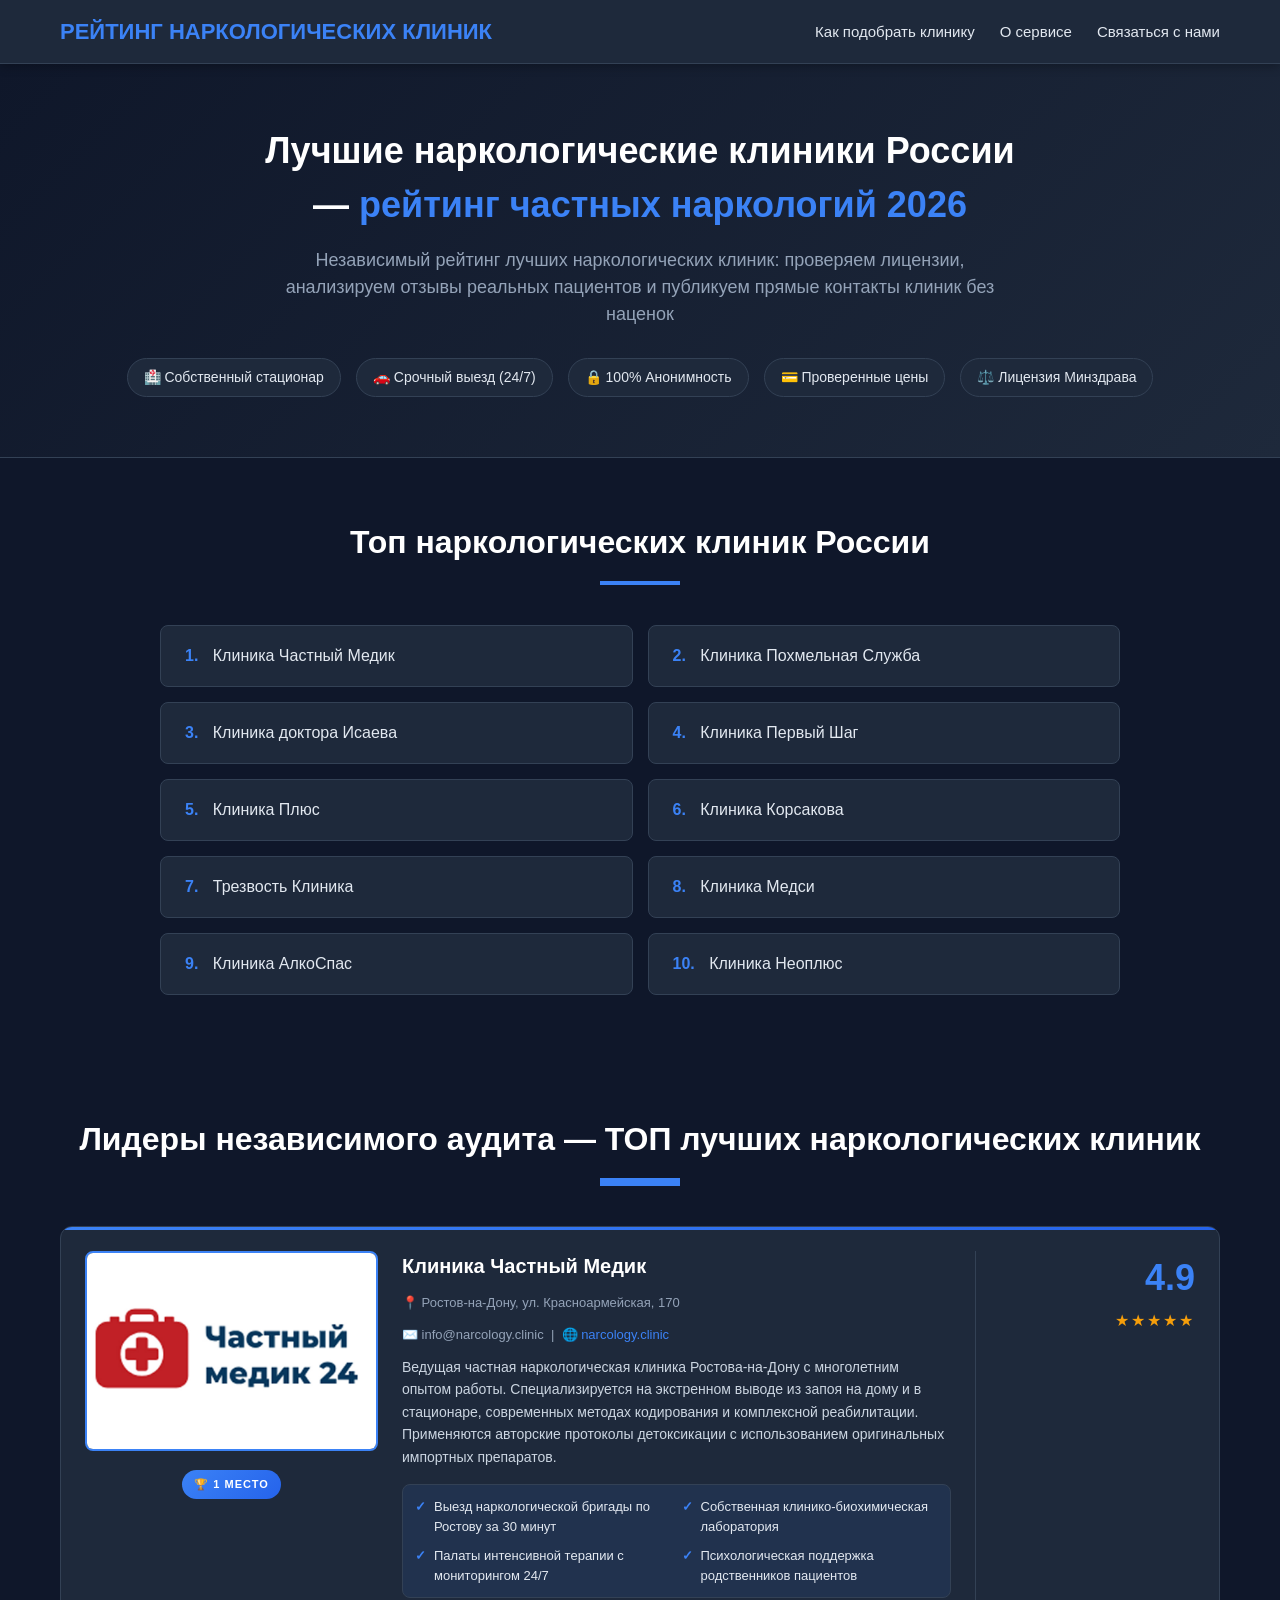
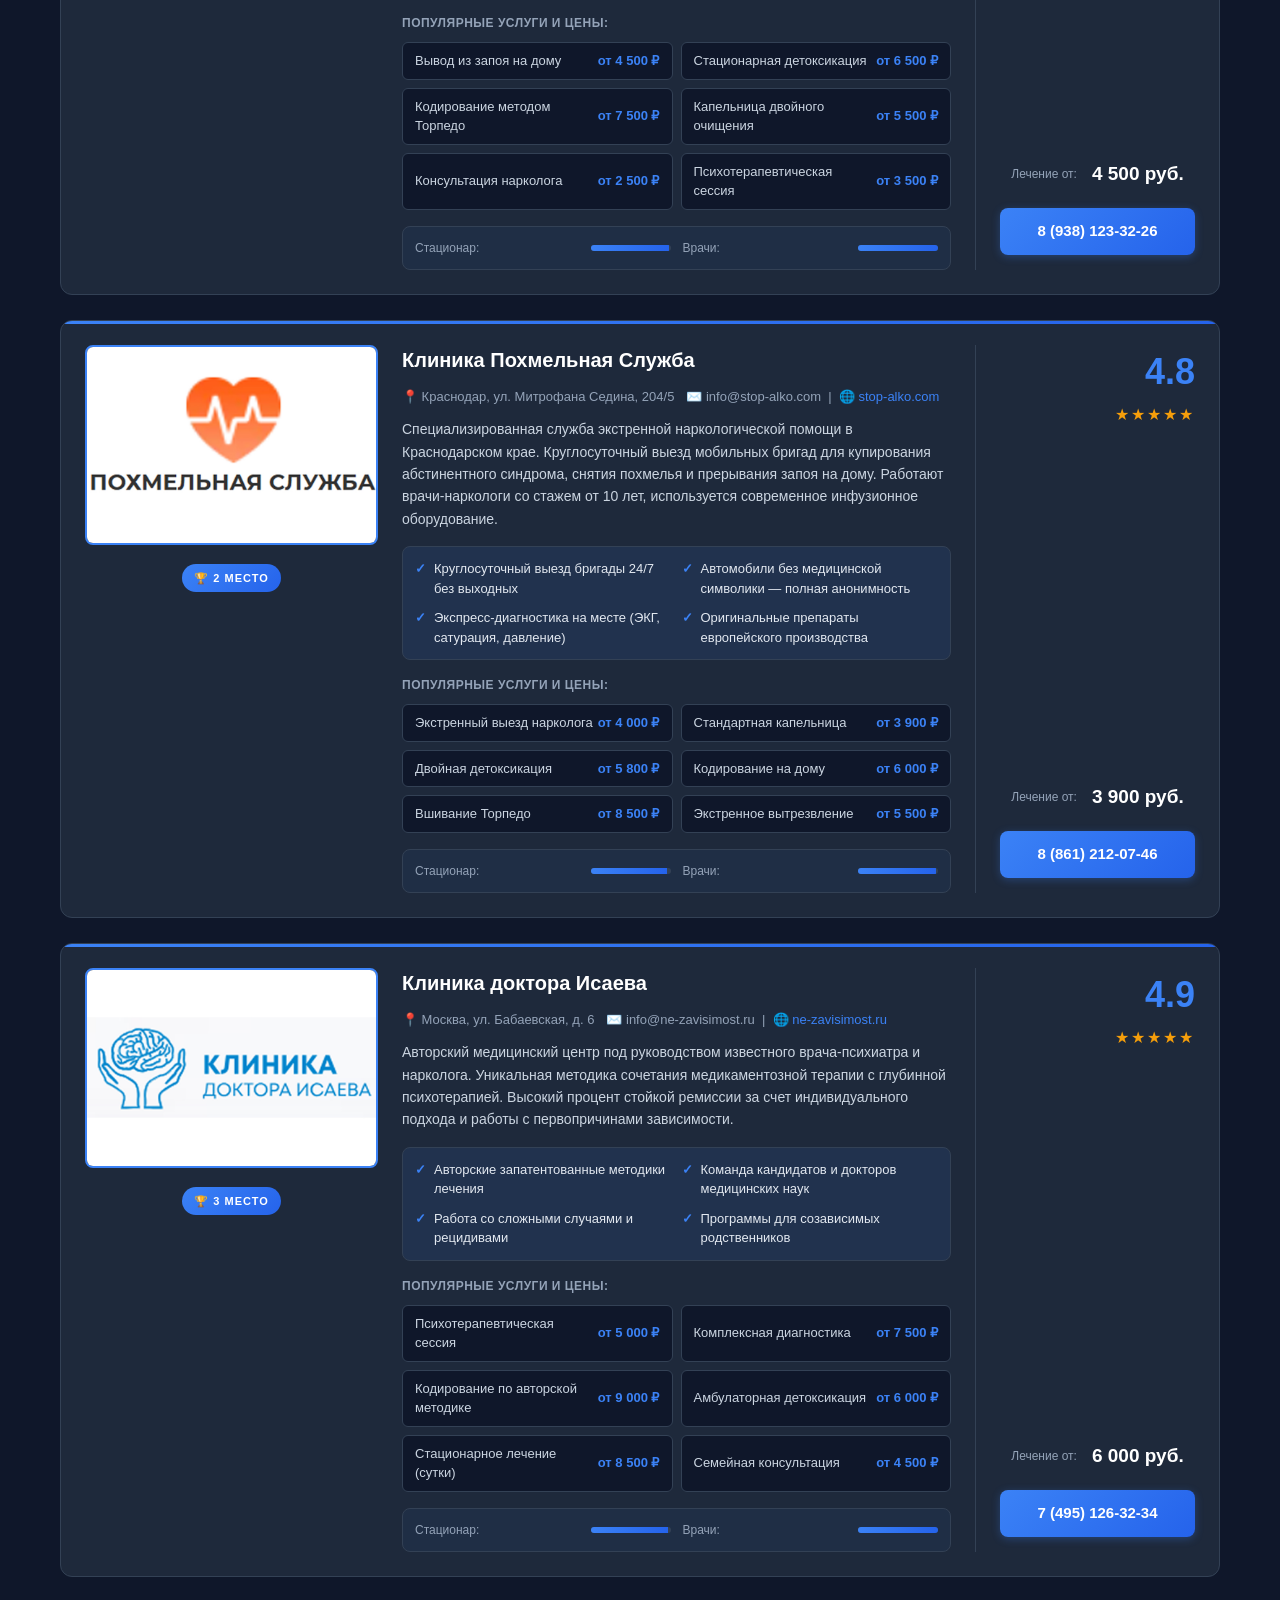
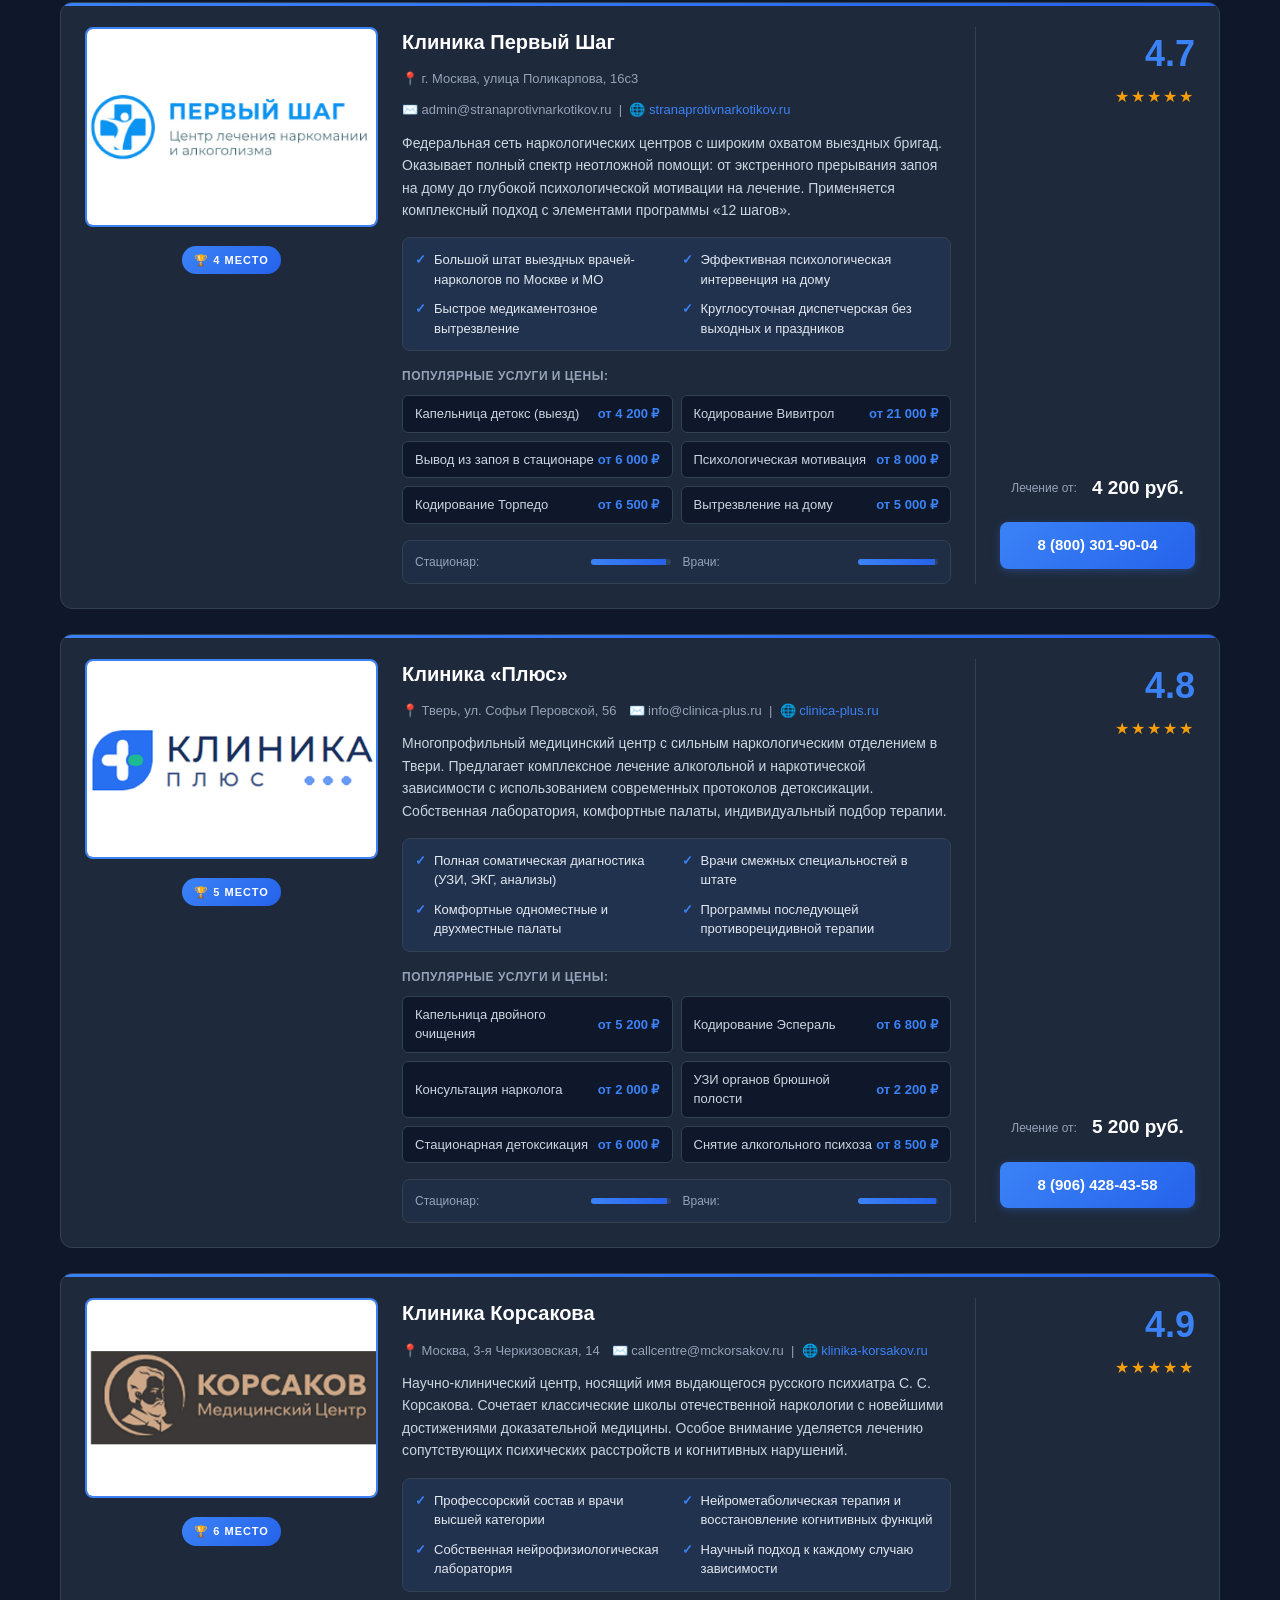
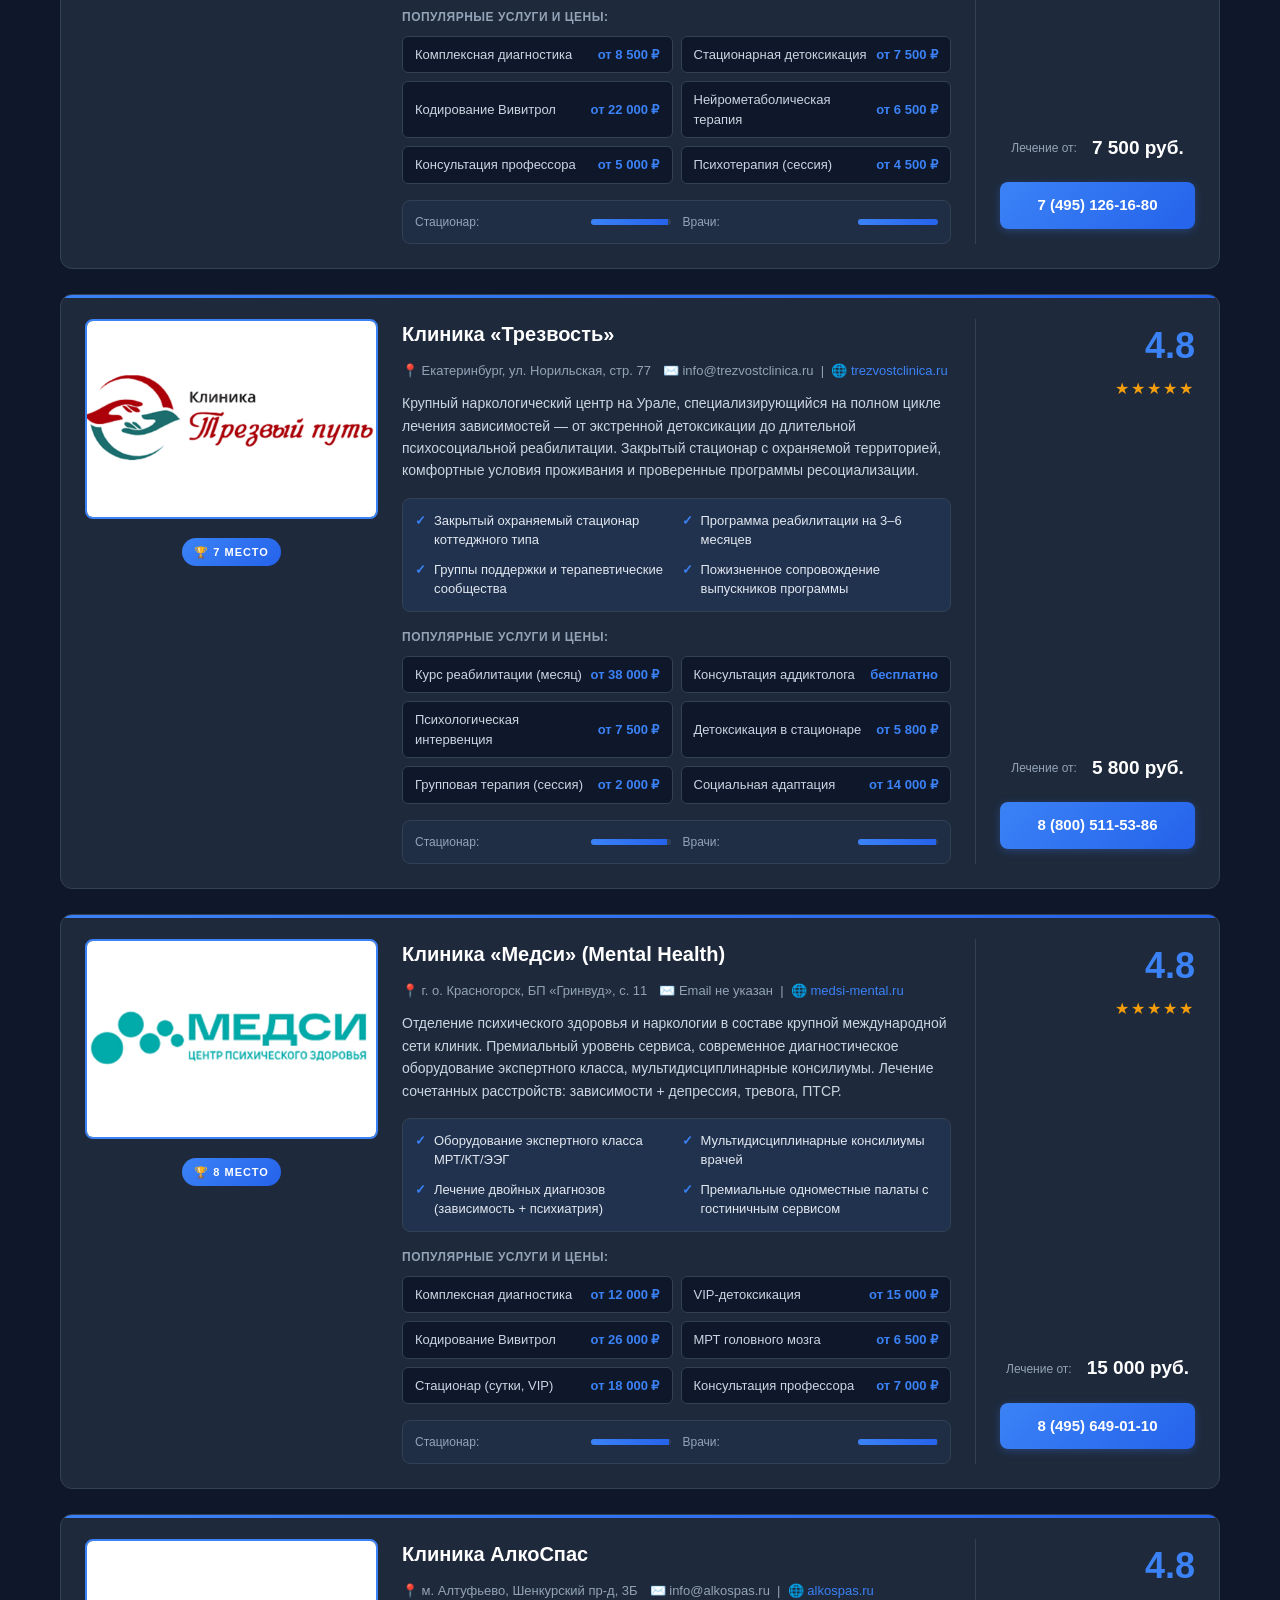
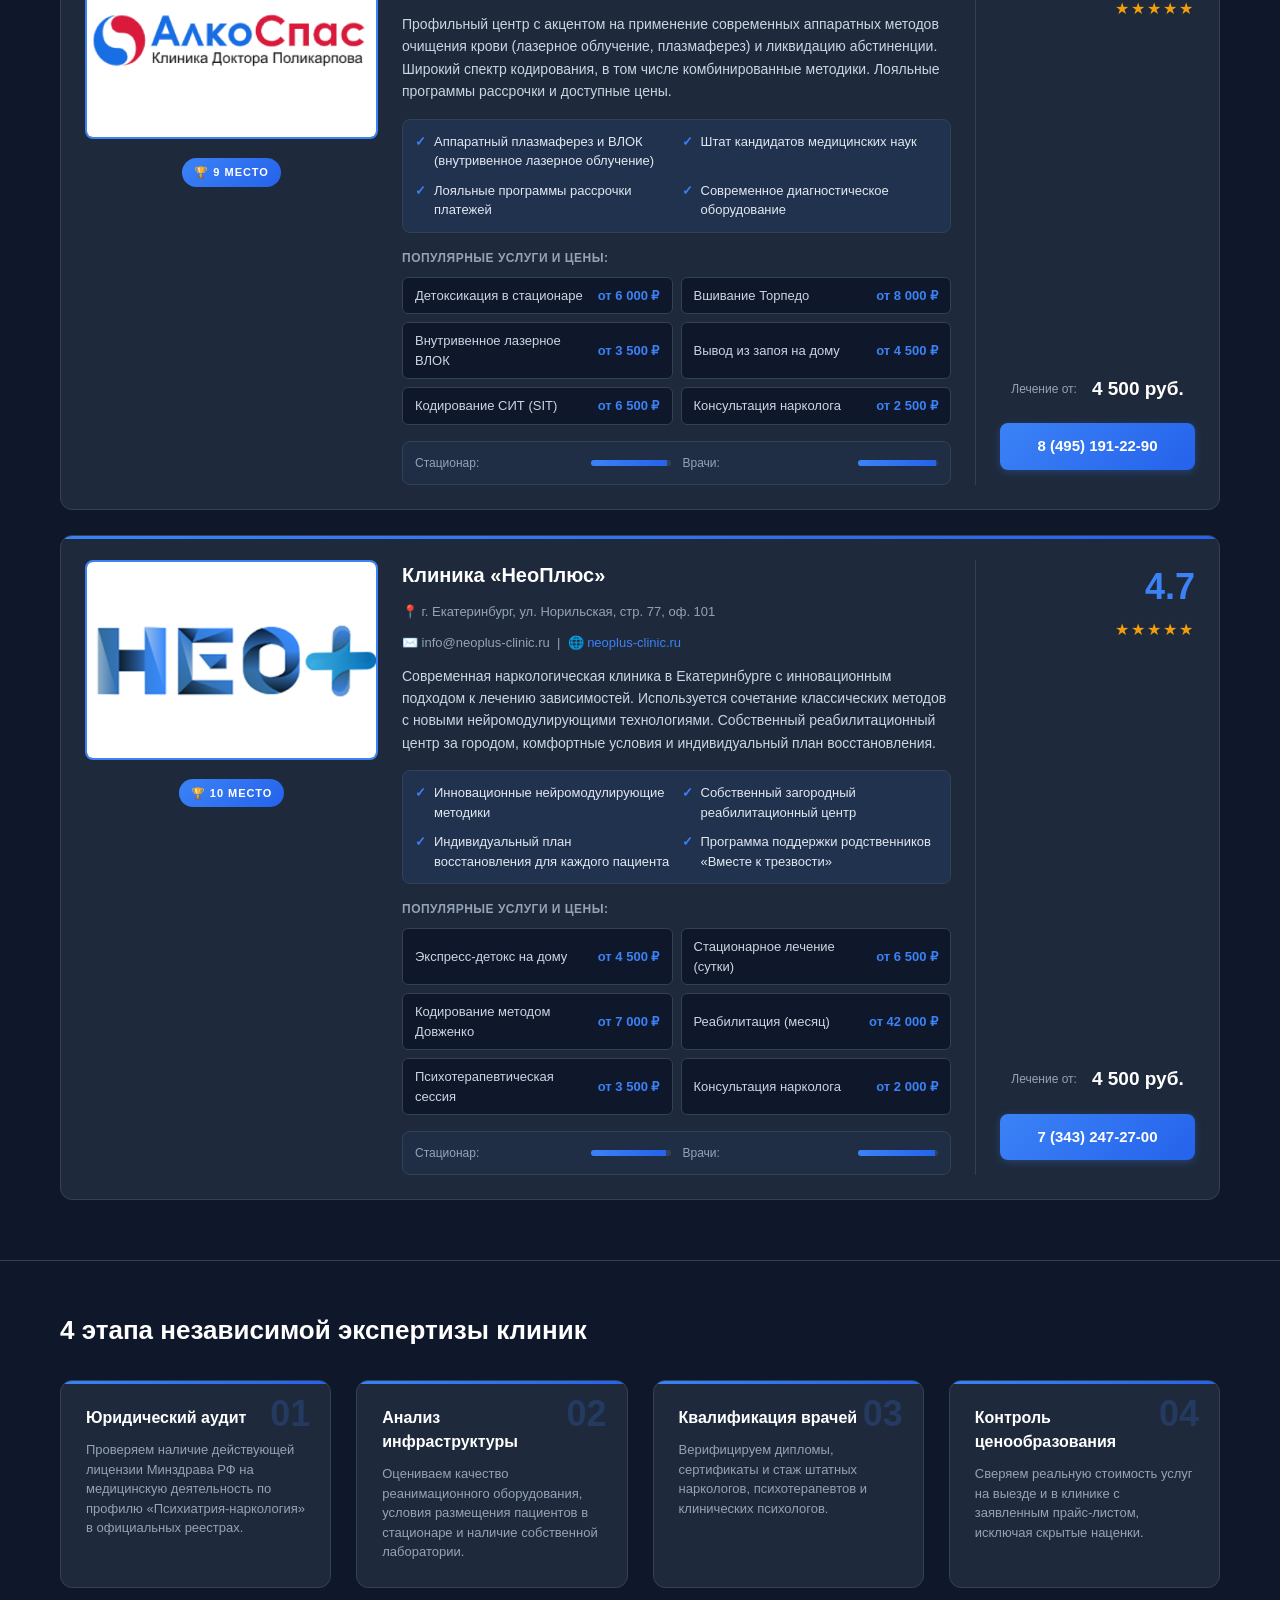
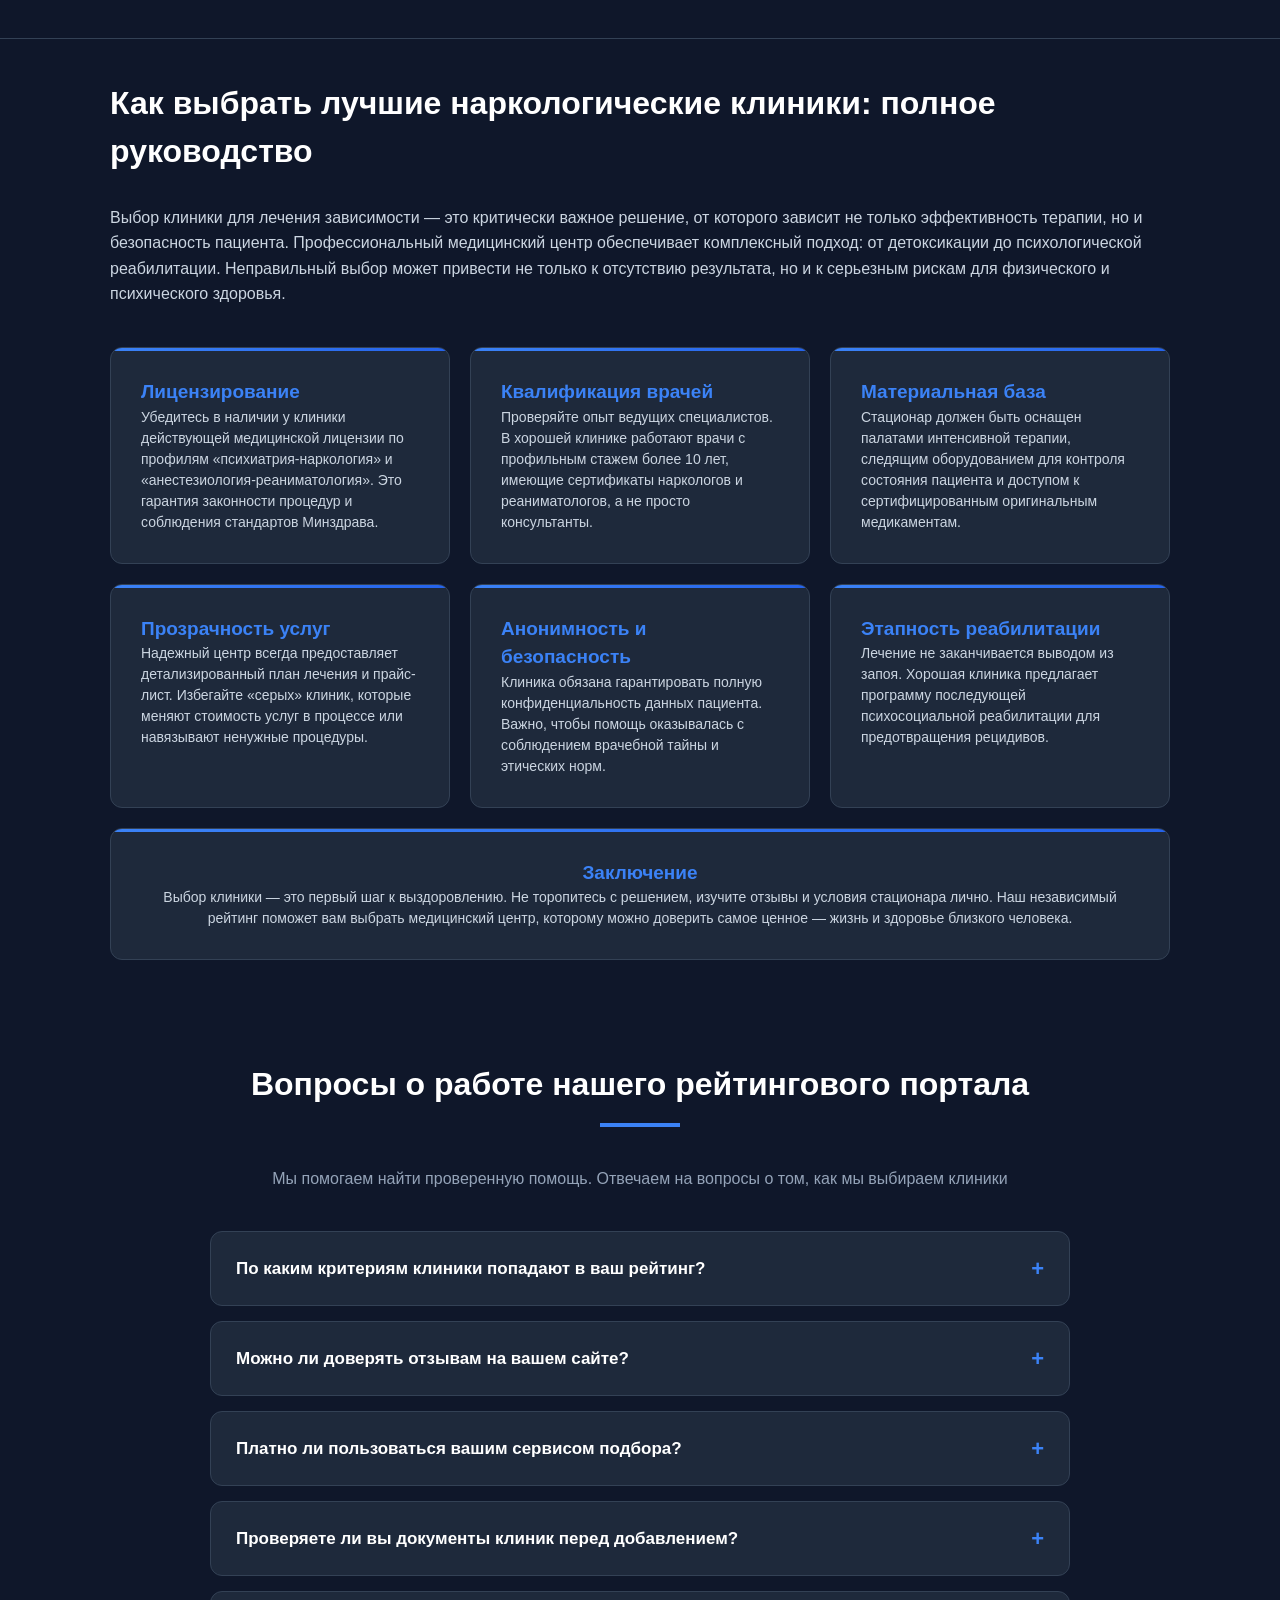
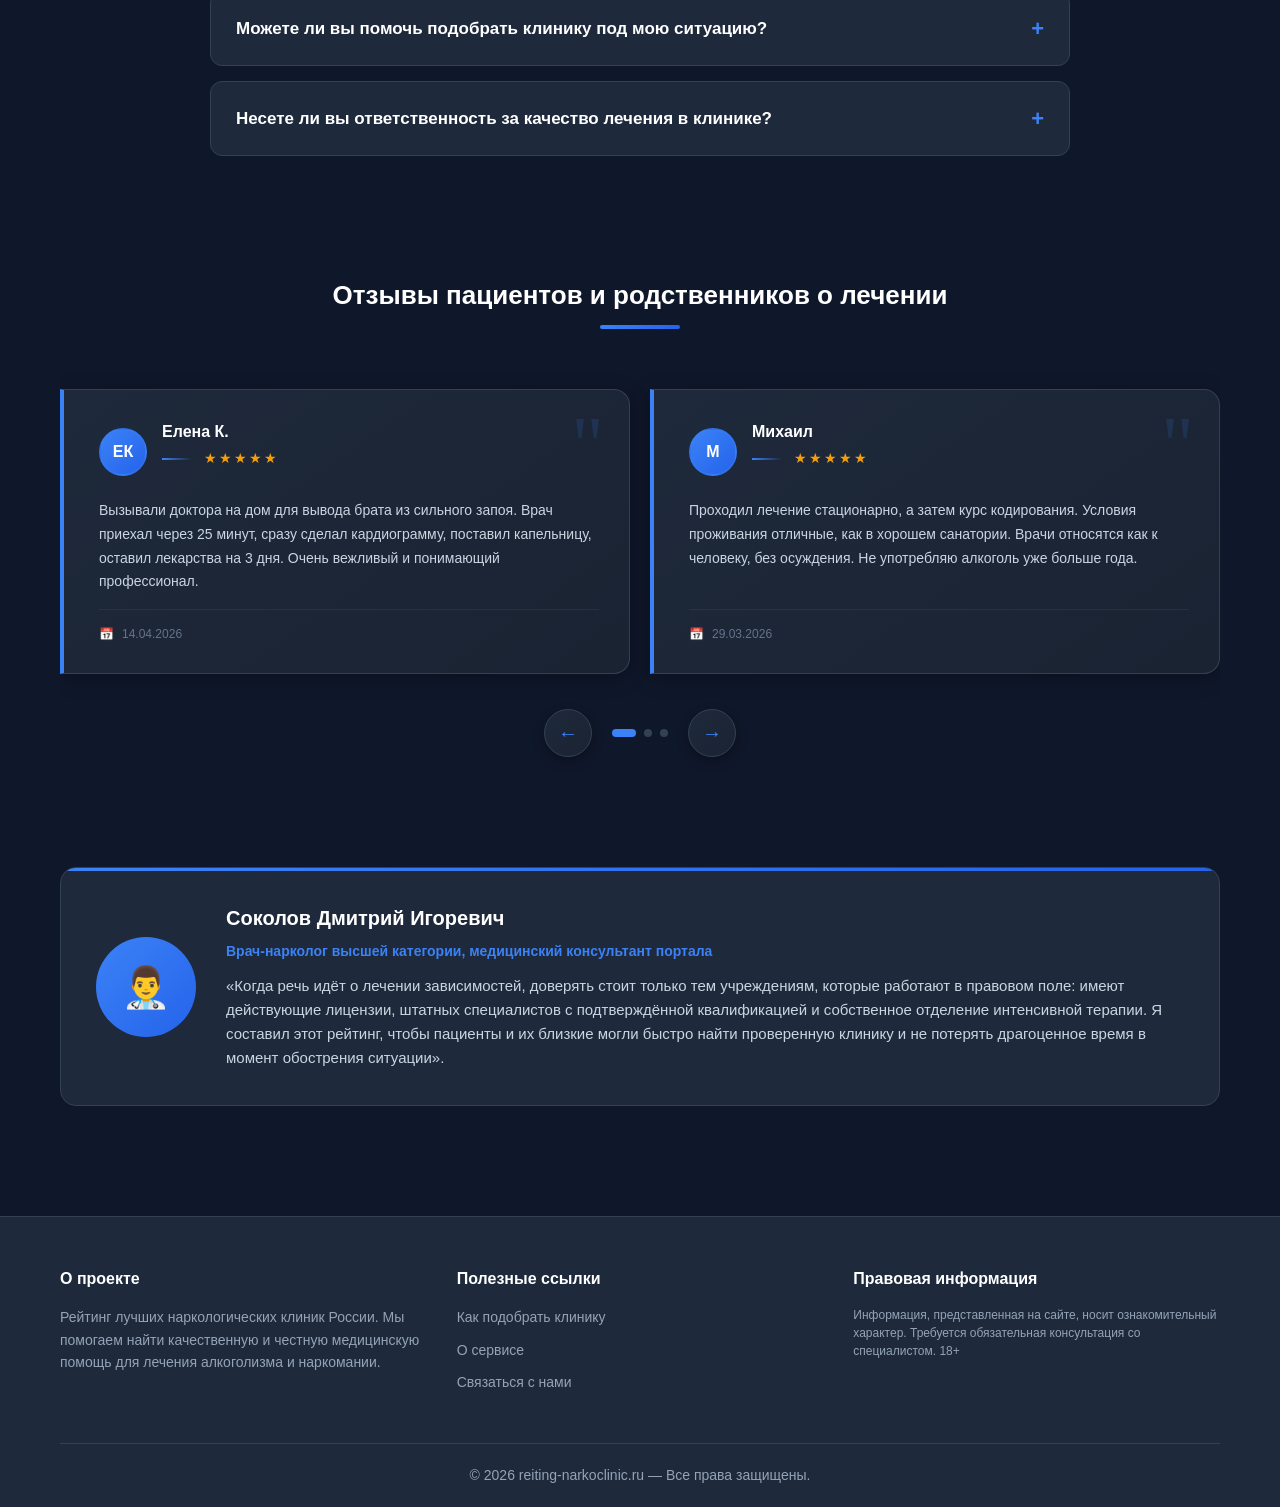
==== commit 6f7f8cd9: "Update index.html" ====
--- a/index.html
+++ b/index.html
@@ -2375,20 +2375,20 @@
       });
     });
   </script>
-  <section style="padding: 30px 0 50px; background: #0f172a;">
+ <section style="padding: 30px 0 50px; background: #0f172a;">
     <div class="container">
       <div class="expert-banner">
         <div class="expert-avatar">👨‍⚕️</div>
         <div>
-          <h3 style="font-size: 20px; margin-bottom: 8px; color: #ffffff;" class="micro-expert-name">Макаров Андрей
-            Владимирович</h3>
+          <h3 style="font-size: 20px; margin-bottom: 8px; color: #ffffff;" class="micro-expert-name">Соколов Дмитрий
+            Игоревич</h3>
           <p style="font-size: 14px; color: #3b82f6; font-weight: 600; margin-bottom: 12px;"
-            class="micro-expert-position">Врач психиатр-нарколог, эксперт медицинского портала</p>
-          <p style="font-size: 15px; color: #cbd5e1; line-height: 1.6;">«При выборе клиники всегда обращайте внимание на
-            открытость информации. Надежные центры не скрывают лицензии, ведут прозрачную ценовую политику и обладают
-            оборудованными стационарами. Данный рейтинг создан для того, чтобы помочь людям сориентироваться в
-            экстренной ситуации и выбрать квалифицированную помощь без риска столкнуться с недобросовестными
-            организациями».</p>
+            class="micro-expert-position">Врач-нарколог высшей категории, медицинский консультант портала</p>
+          <p style="font-size: 15px; color: #cbd5e1; line-height: 1.6;">«Когда речь идёт о лечении зависимостей,
+            доверять стоит только тем учреждениям, которые работают в правовом поле: имеют действующие лицензии,
+            штатных специалистов с подтверждённой квалификацией и собственное отделение интенсивной терапии.
+            Я составил этот рейтинг, чтобы пациенты и их близкие могли быстро найти проверенную клинику и не
+            потерять драгоценное время в момент обострения ситуации».</p>
         </div>
       </div>
     </div>
@@ -2429,4 +2429,4 @@
   <script src="./scripts/main.js" type="module"></script>
 </body>
 
-</html>+</html>
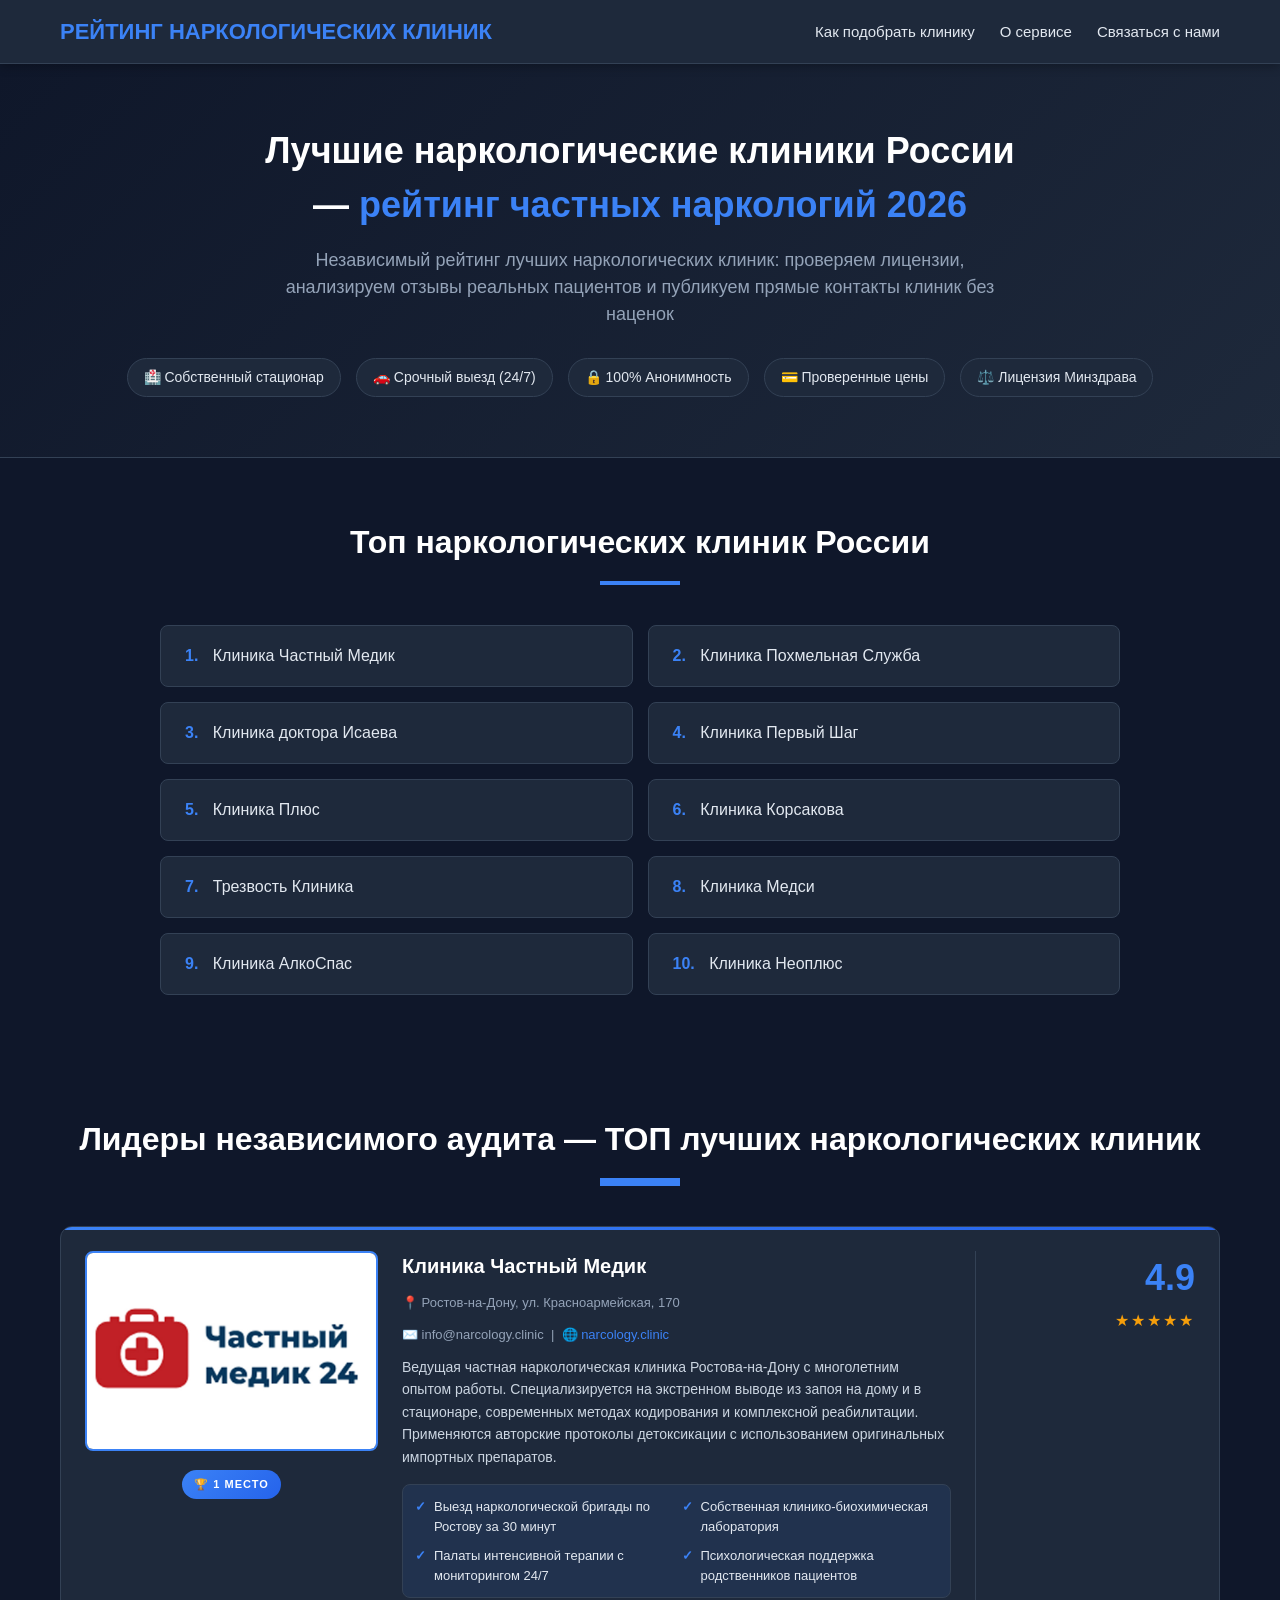
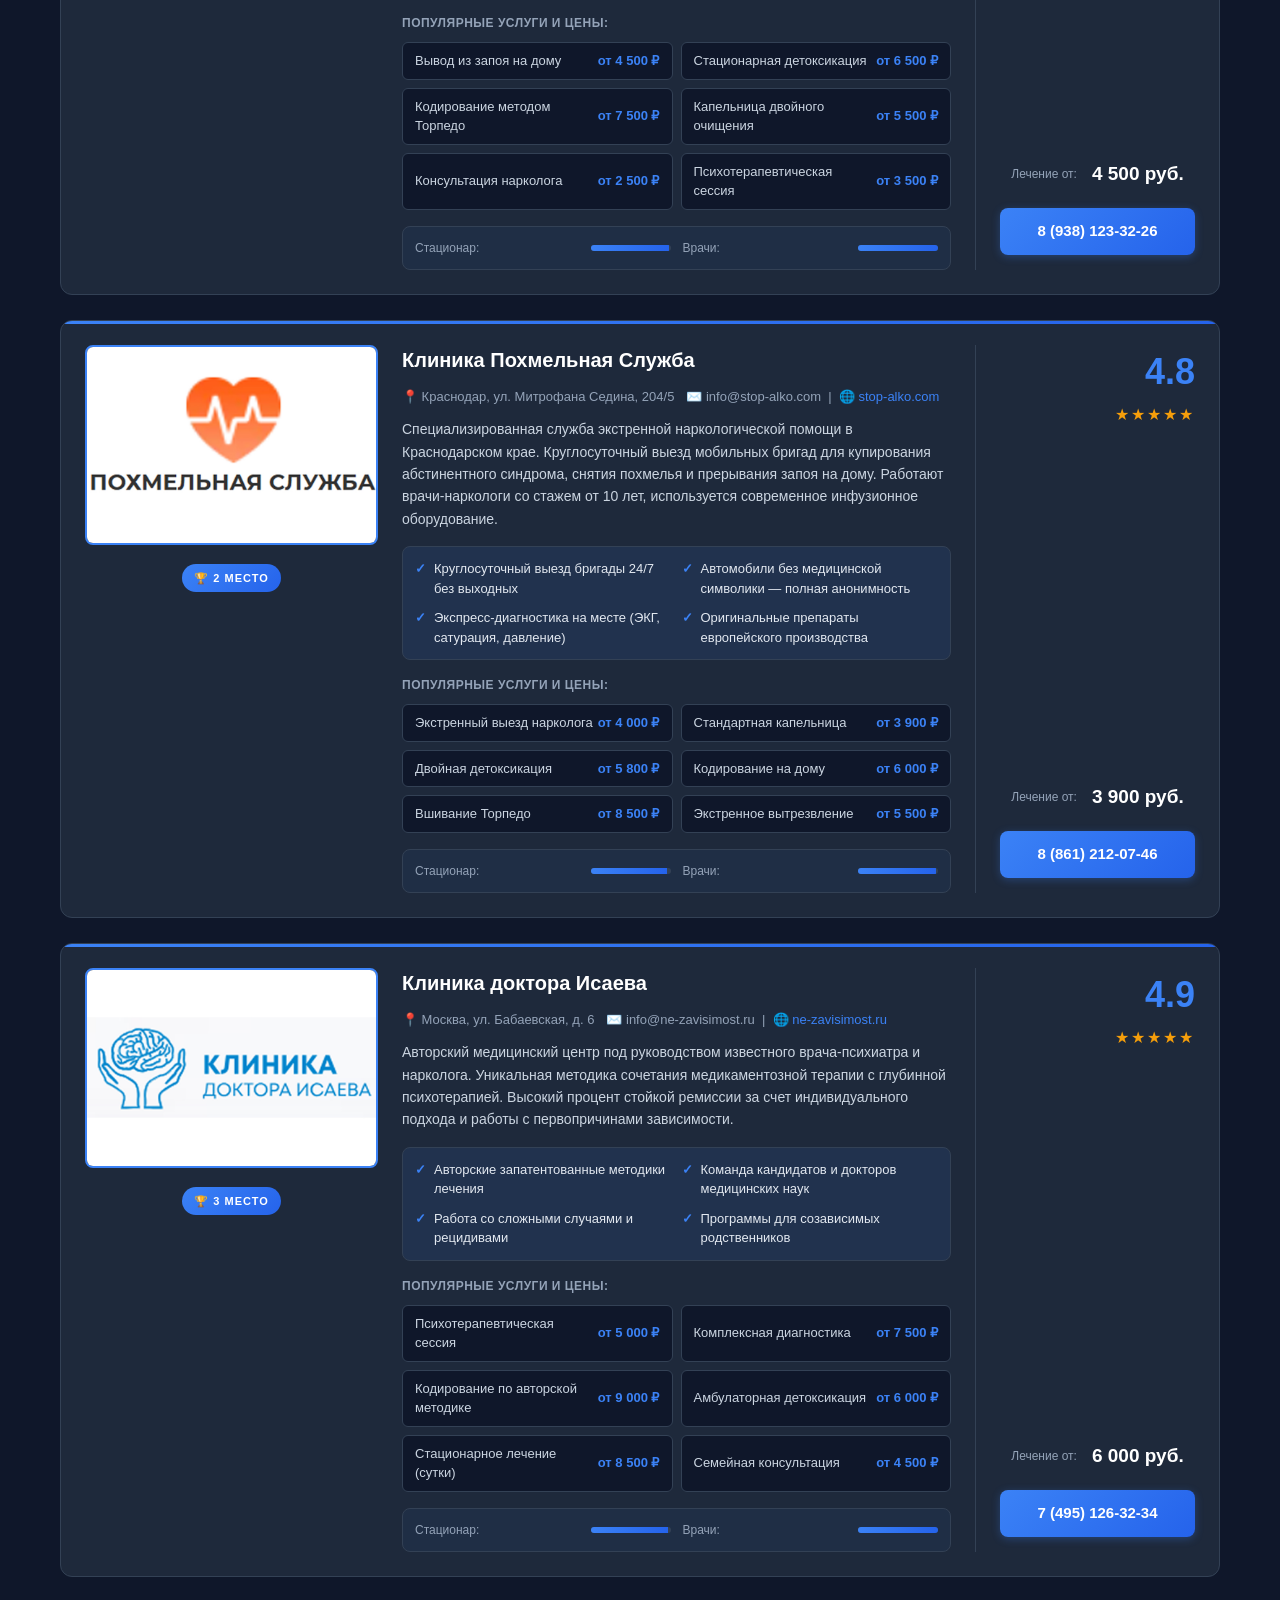
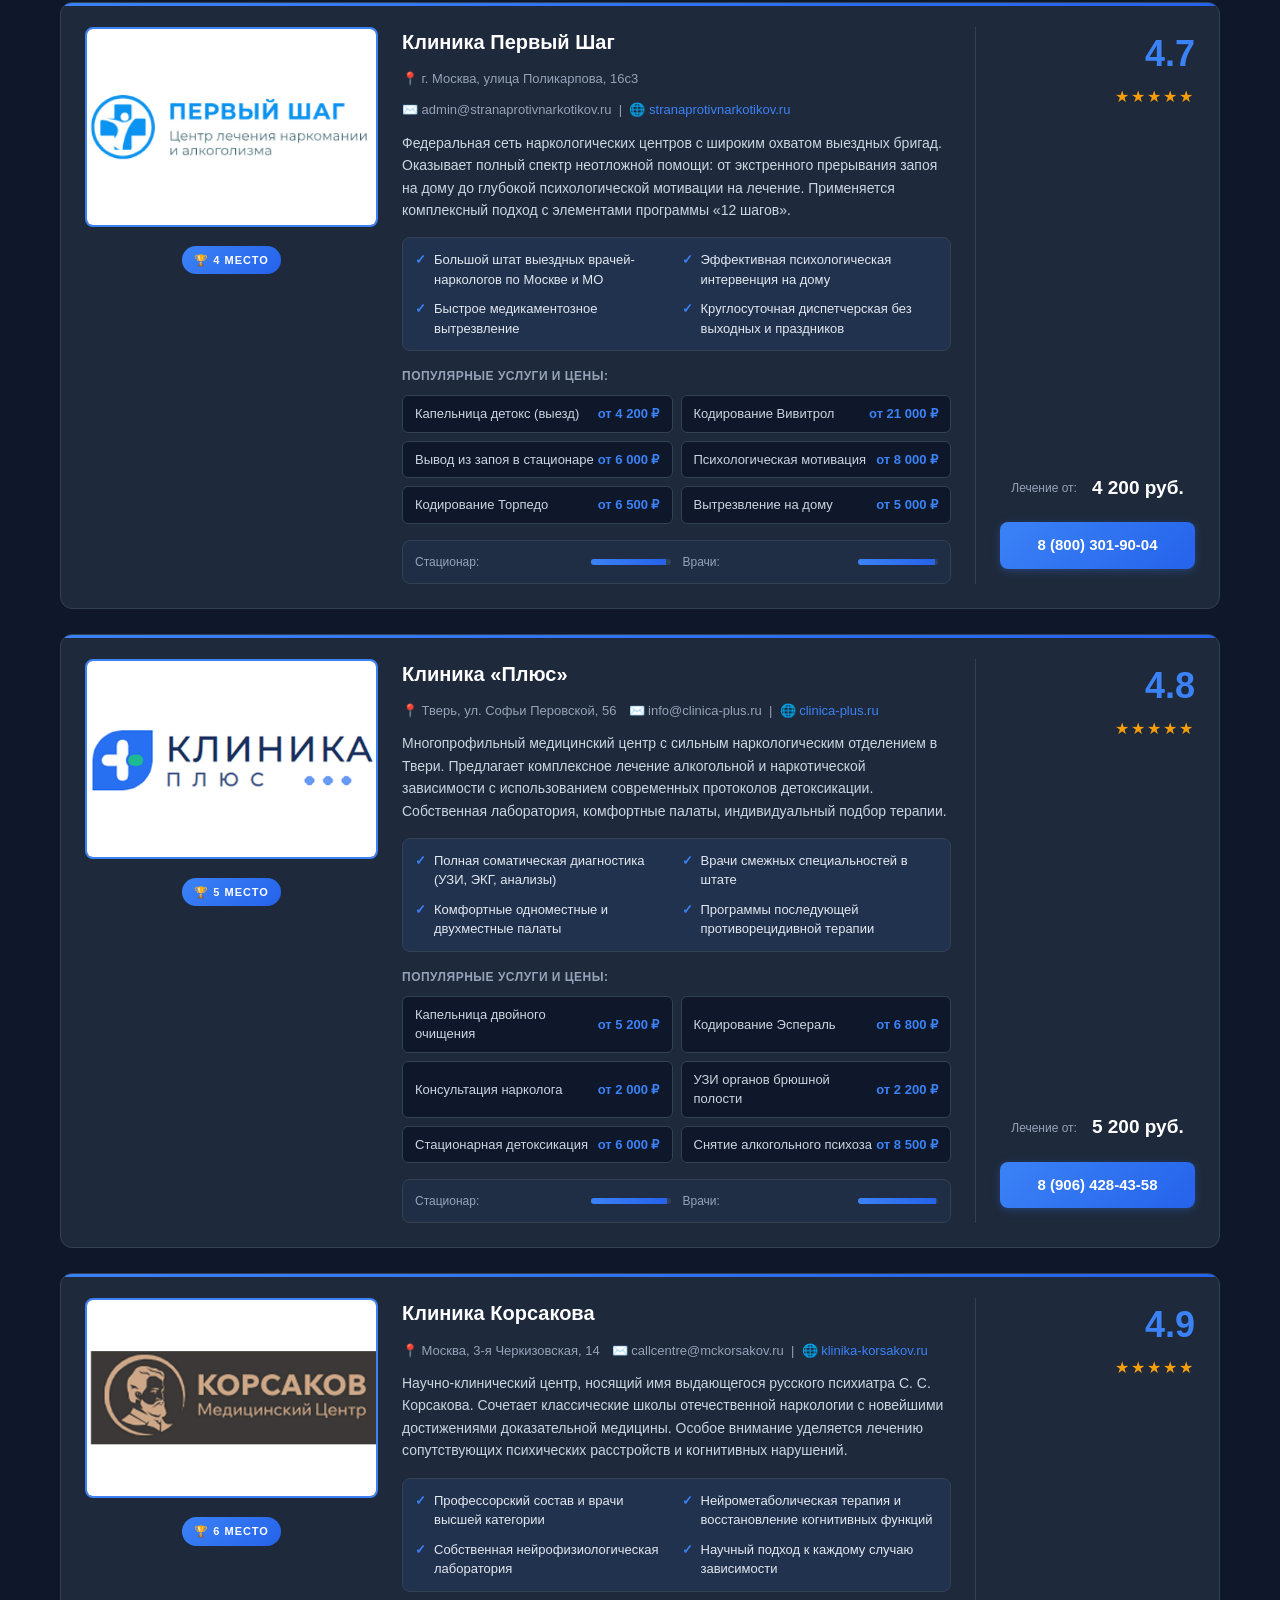
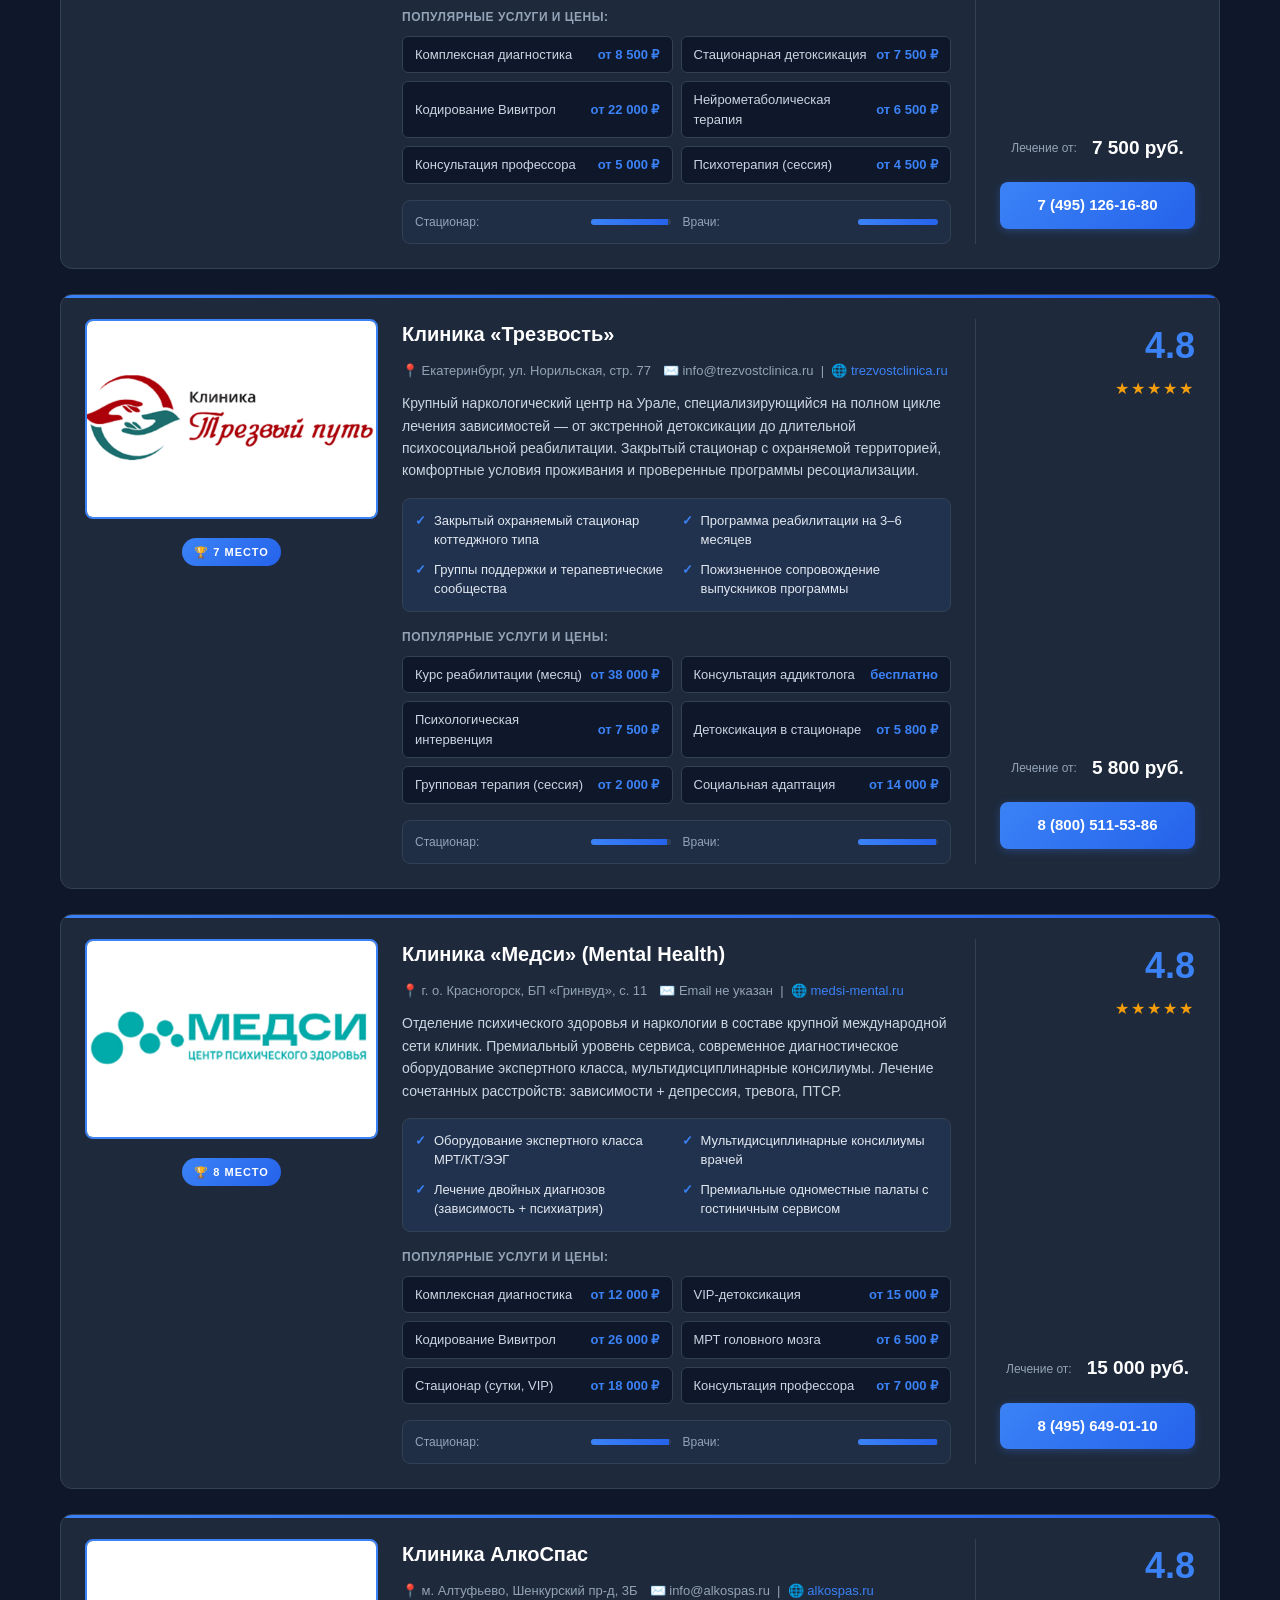
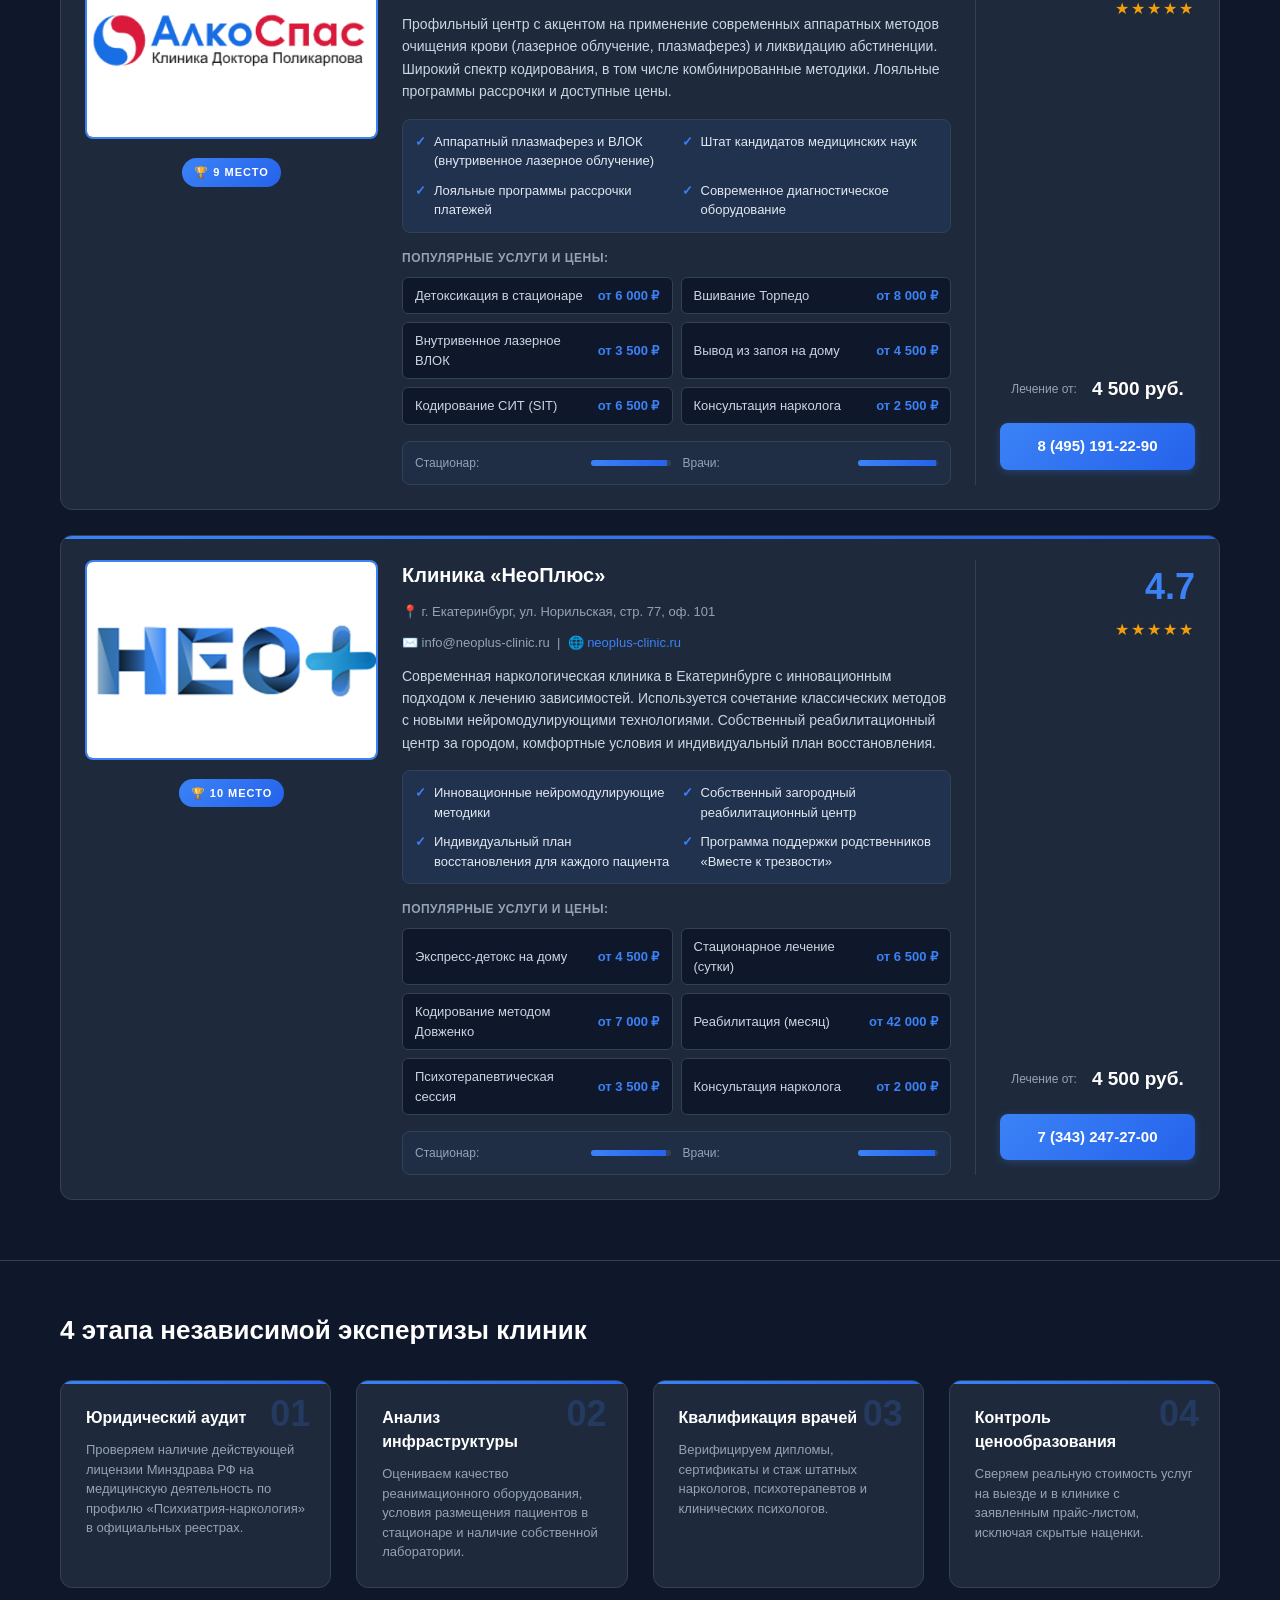
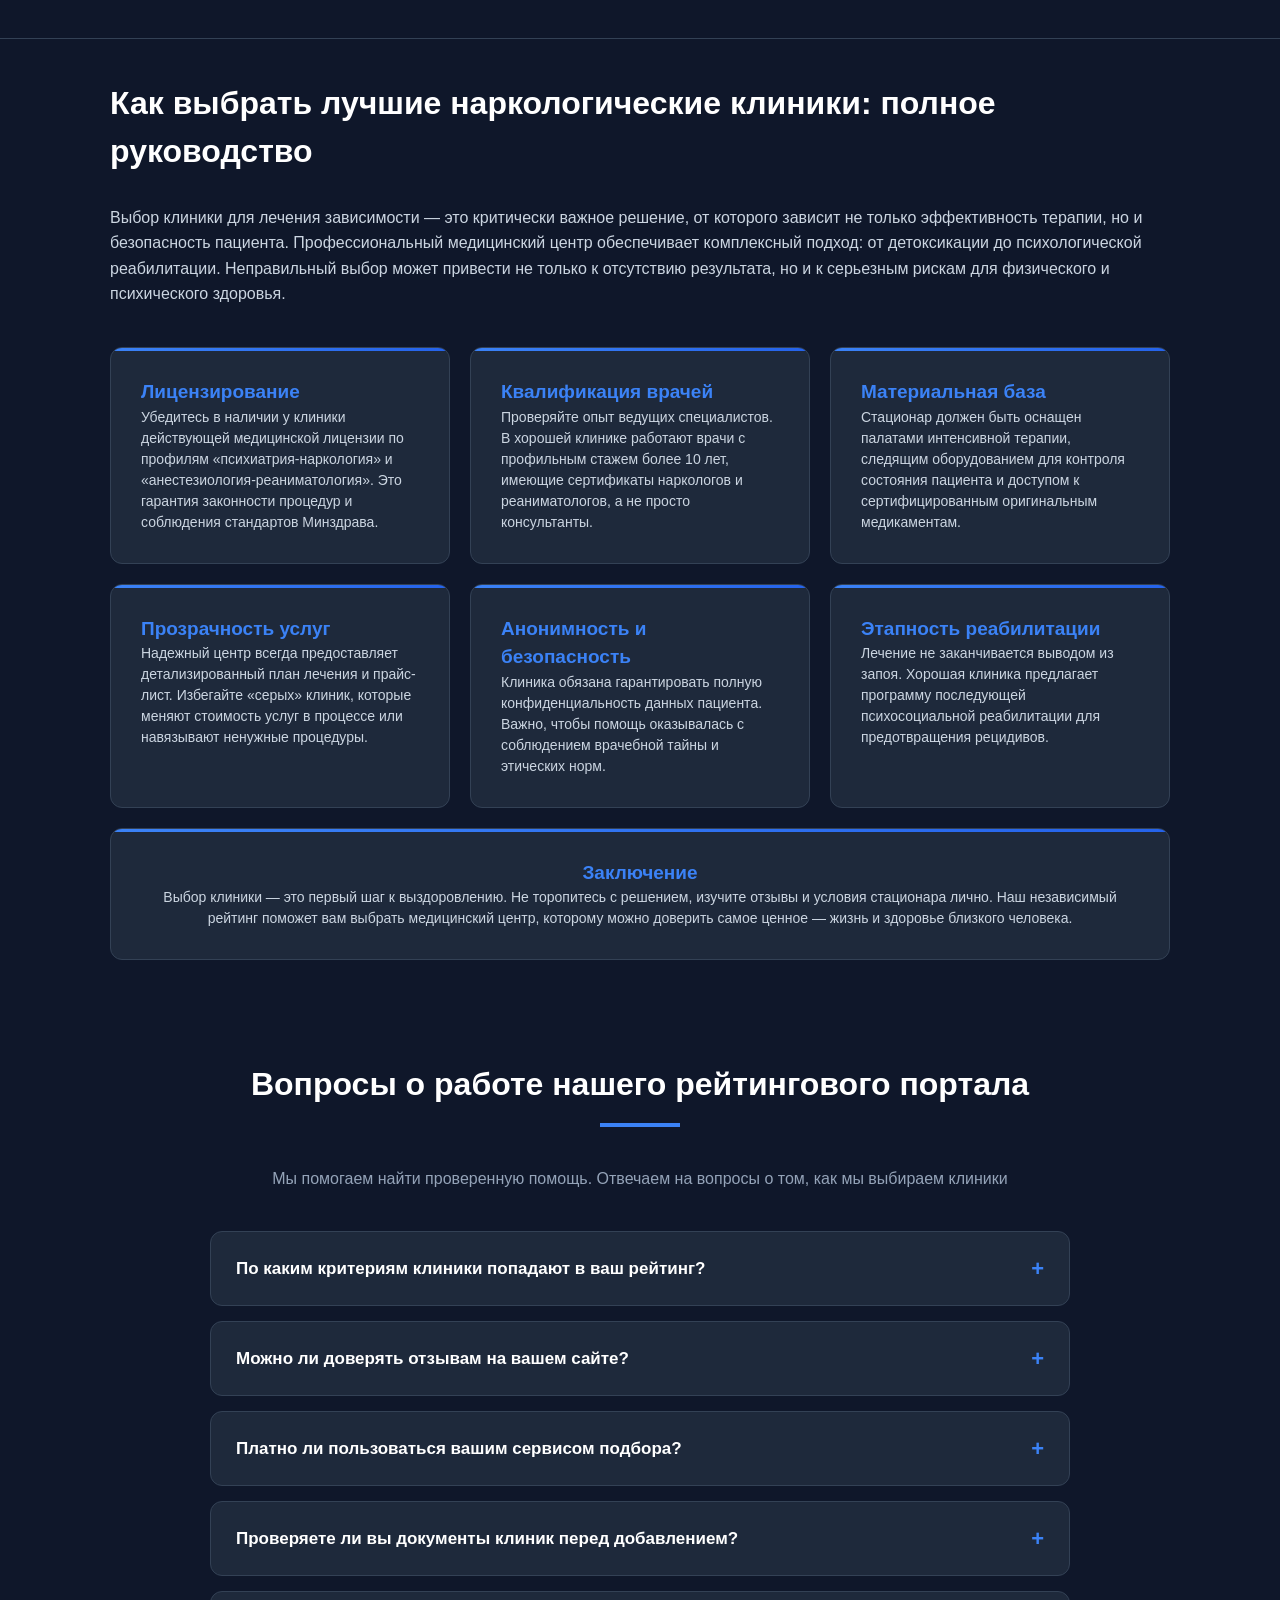
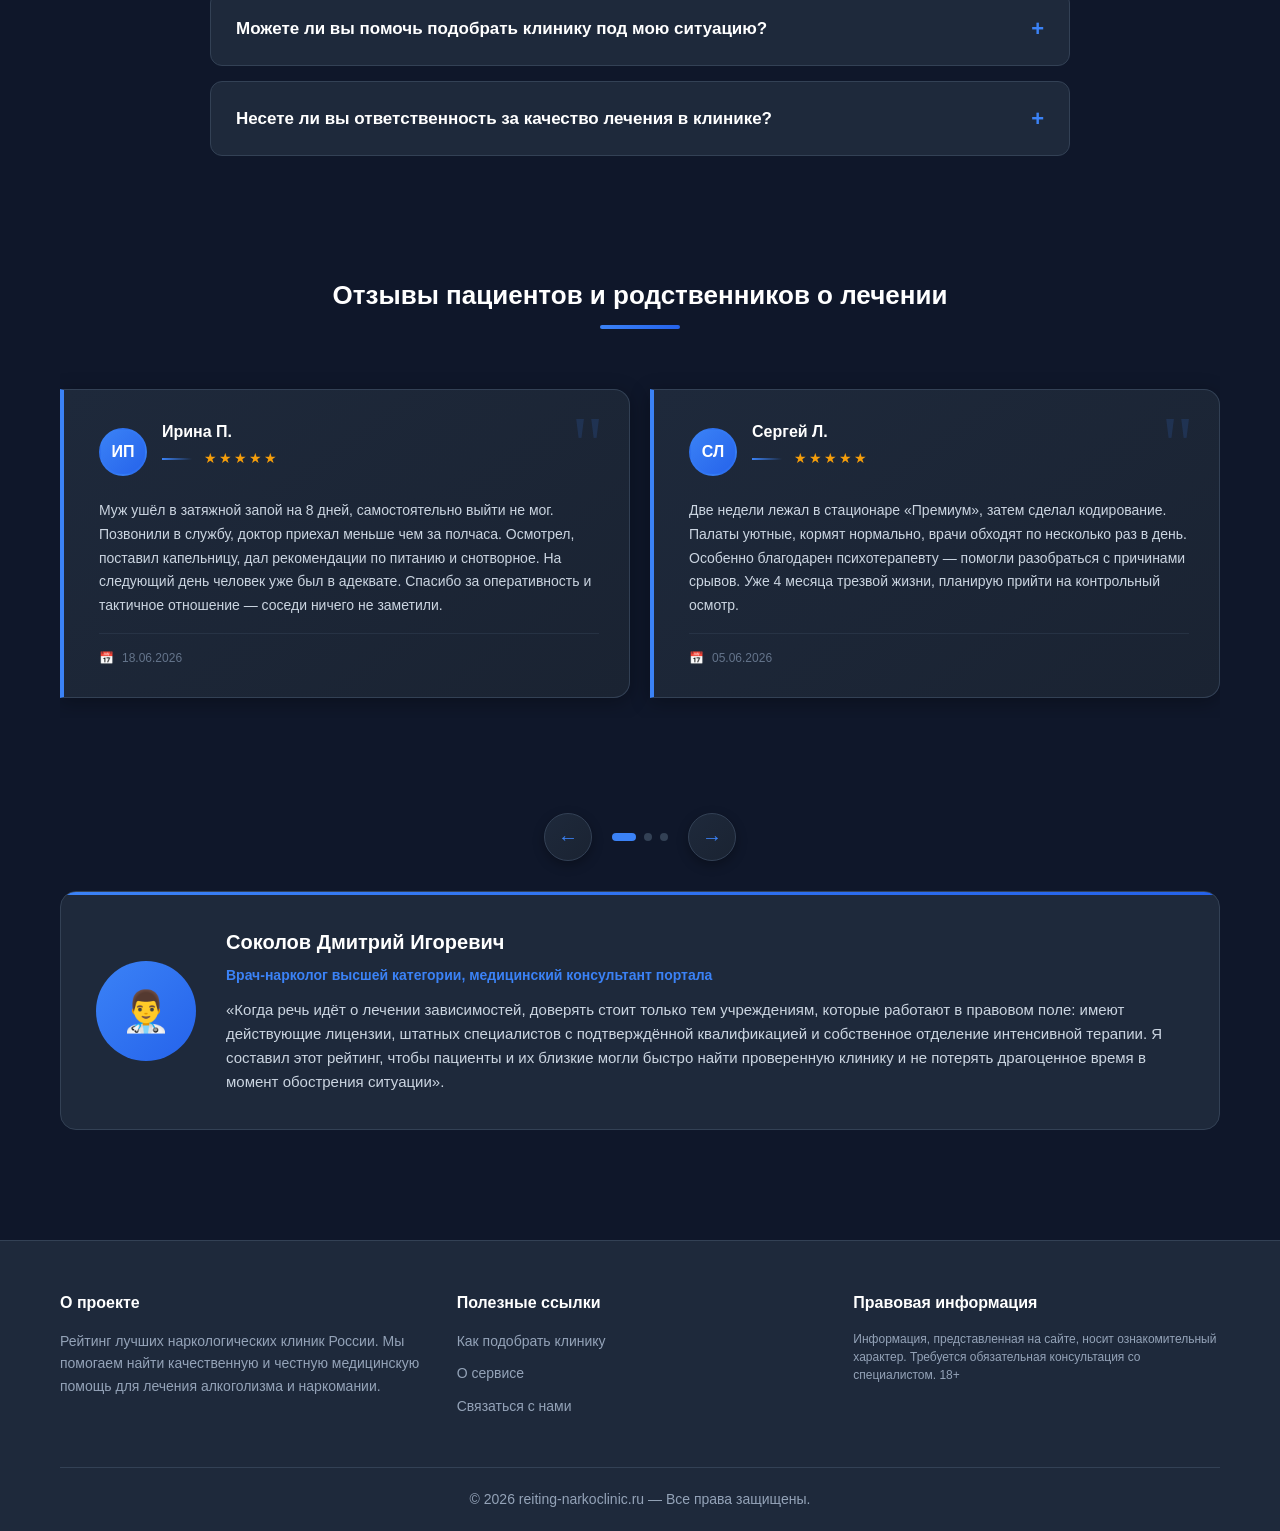
==== commit 751f5625: "Update index.html" ====
--- a/index.html
+++ b/index.html
@@ -2234,7 +2234,7 @@
       </div>
     </div>
   </section>
-  <section style="padding: 60px 0; background: #0f172a;">
+<section style="padding: 60px 0; background: #0f172a;">
     <div class="container">
       <h2 class="section-title" style="text-align: center; margin-bottom: 10px;">Отзывы пациентов и родственников о
         лечении</h2>
@@ -2246,94 +2246,103 @@
           <div class="ctabs-review__item">
             <div>
               <div class="review-header">
-                <div class="review-avatar">ЕК</div>
+                <div class="review-avatar">ИП</div>
                 <div class="review-author-info">
-                  <strong class="micro-review-author">Елена К.</strong>
+                  <strong class="micro-review-author">Ирина П.</strong>
                   <div class="review-stars">★★★★★</div>
                 </div>
               </div>
-              <p class="micro-review-text">Вызывали доктора на дом для вывода брата из сильного запоя. Врач приехал
-                через 25 минут, сразу сделал кардиограмму, поставил капельницу, оставил лекарства на 3 дня. Очень
-                вежливый и понимающий профессионал.</p>
-            </div>
-            <div class="review-date">14.04.2026</div>
+              <p class="micro-review-text">Муж ушёл в затяжной запой на 8 дней, самостоятельно выйти не мог. Позвонили
+                в службу, доктор приехал меньше чем за полчаса. Осмотрел, поставил капельницу, дал рекомендации по
+                питанию и снотворное. На следующий день человек уже был в адеквате. Спасибо за оперативность и
+                тактичное отношение — соседи ничего не заметили.</p>
+            </div>
+            <div class="review-date">18.06.2026</div>
           </div>
           <div class="ctabs-review__item">
             <div>
               <div class="review-header">
-                <div class="review-avatar">М</div>
+                <div class="review-avatar">СЛ</div>
                 <div class="review-author-info">
-                  <strong class="micro-review-author">Михаил</strong>
+                  <strong class="micro-review-author">Сергей Л.</strong>
                   <div class="review-stars">★★★★★</div>
                 </div>
               </div>
-              <p class="micro-review-text">Проходил лечение стационарно, а затем курс кодирования. Условия проживания
-                отличные, как в хорошем санатории. Врачи относятся как к человеку, без осуждения. Не употребляю алкоголь
-                уже больше года.</p>
-            </div>
-            <div class="review-date">29.03.2026</div>
+              <p class="micro-review-text">Две недели лежал в стационаре «Премиум», затем сделал кодирование. Палаты
+                уютные, кормят нормально, врачи обходят по несколько раз в день. Особенно благодарен психотерапевту —
+                помогли разобраться с причинами срывов. Уже 4 месяца трезвой жизни, планирую прийти на
+                контрольный осмотр.</p>
+            </div>
+            <div class="review-date">05.06.2026</div>
           </div>
           <div class="ctabs-review__item">
             <div>
               <div class="review-header">
-                <div class="review-avatar">ОС</div>
+                <div class="review-avatar">НР</div>
                 <div class="review-author-info">
-                  <strong class="micro-review-author">Ольга С.</strong>
+                  <strong class="micro-review-author">Наталья Р.</strong>
                   <div class="review-stars">★★★★★</div>
                 </div>
               </div>
-              <p class="micro-review-text">Огромная благодарность за спасение мужа. Попали в клинику «Премиум» в тяжелом
-                состоянии. Понравился строгий подход к анонимности и сильная терапия — никаких скрытых платежей, все
-                строго по договору.</p>
-            </div>
-            <div class="review-date">22.05.2026</div>
+              <p class="micro-review-text">Обратились в «Премиум», когда отец совсем перестал узнавать родных.
+                Забрали на детокс, потом долго выводили из тяжёлого состояния. Порадовало, что с первого дня
+                объяснили каждый шаг лечения и стоимость. Анонимность соблюли — даже на работе никто не узнал.
+                Сейчас папа снова с нами, восстанавливается.</p>
+            </div>
+            <div class="review-date">28.05.2026</div>
           </div>
           <div class="ctabs-review__item">
             <div>
               <div class="review-header">
-                <div class="review-avatar">АГ</div>
+                <div class="review-avatar">ВМ</div>
                 <div class="review-author-info">
-                  <strong class="micro-review-author">Алексей Г.</strong>
+                  <strong class="micro-review-author">Виктор М.</strong>
                   <div class="review-stars">★★★★☆</div>
                 </div>
               </div>
-              <p class="micro-review-text">Вызывал службу «Нарколог Экспресс» ночью. Приехали быстро, прокапали,
-                полегчало. Сняли жуткую интоксикацию, доктор подробно расписал схему приема таблеток. Минус балл за
-                небольшое опоздание из-за пробок.</p>
-            </div>
-            <div class="review-date">10.05.2026</div>
+              <p class="micro-review-text">Звонил в «Нарколог Экспресс» под утро, когда стало совсем плохо после
+                вчерашнего. Бригада приехала за 40 минут — поставили две капельницы, сделали укол поддержки.
+                Днём уже чувствовал себя человеком. Доктор выдал памятку, как восстановиться за неделю. Снимаю
+                одну звезду за то, что не предупредили о стоимости по телефону заранее.</p>
+            </div>
+            <div class="review-date">21.05.2026</div>
           </div>
           <div class="ctabs-review__item">
             <div>
               <div class="review-header">
-                <div class="review-avatar">ТН</div>
+                <div class="review-avatar">ГК</div>
                 <div class="review-author-info">
-                  <strong class="micro-review-author">Татьяна Николаевна</strong>
+                  <strong class="micro-review-author">Галина К.</strong>
                   <div class="review-stars">★★★★★</div>
                 </div>
               </div>
-              <p class="micro-review-text">Сын проходил длительную реабилитацию по системе 12 шагов в центре «Спасение».
-                Коттедж чистый, обстановка дружелюбная, психологи работают ежедневно. Сын изменился изнутри, вернулся к
-                нормальной жизни.</p>
-            </div>
-            <div class="review-date">02.05.2026</div>
+              <p class="micro-review-text">Дочь проходила реабилитацию в центре «Спасение» почти полгода. Территория
+                закрытая, занятия с психологом каждый день, есть трудотерапия и спортивные секции. Видно, что
+                ребята действительно меняются — дочь вернулась спокойной, устроилась на работу, возобновила
+                учёбу. Низкий поклон всему коллективу за терпение и профессионализм.</p>
+            </div>
+            <div class="review-date">12.05.2026</div>
           </div>
           <div class="ctabs-review__item">
             <div>
               <div class="review-header">
-                <div class="review-avatar">ДВ</div>
+                <div class="review-avatar">АС</div>
                 <div class="review-author-info">
-                  <strong class="micro-review-author">Дмитрий В.</strong>
+                  <strong class="micro-review-author">Андрей С.</strong>
                   <div class="review-stars">★★★★★</div>
                 </div>
               </div>
-              <p class="micro-review-text">Обращался в «Веримед» для кодирования Эспераль. Процедуру провели
-                профессионально, перед этим полностью обследовали организм, сделали ЭКГ. Персонал вежливый, чистота
-                идеальная. Не пью, тяги нет.</p>
-            </div>
-            <div class="review-date">25.04.2026</div>
-          </div>
-        </div>
+              <p class="micro-review-text">Делал кодирование в «Веримед» — выбрал метод Торпедо. Перед процедурой
+                долго обследовали: анализы, ЭКГ, консультация нарколога и психолога. Саму манипуляцию провели
+                быстро и безболезненно, всё объяснили по шагам. Прошло уже 5 месяцев — к алкоголю равнодушен,
+                сон наладился, давление в норме.</p>
+            </div>
+            <div class="review-date">03.05.2026</div>
+          </div>
+        </div>
+      </div>
+    </div>
+  </section>
         <div class="slider-nav">
           <div class="slider-btn" id="prevBtn">←</div>
           <div class="slider-dots">
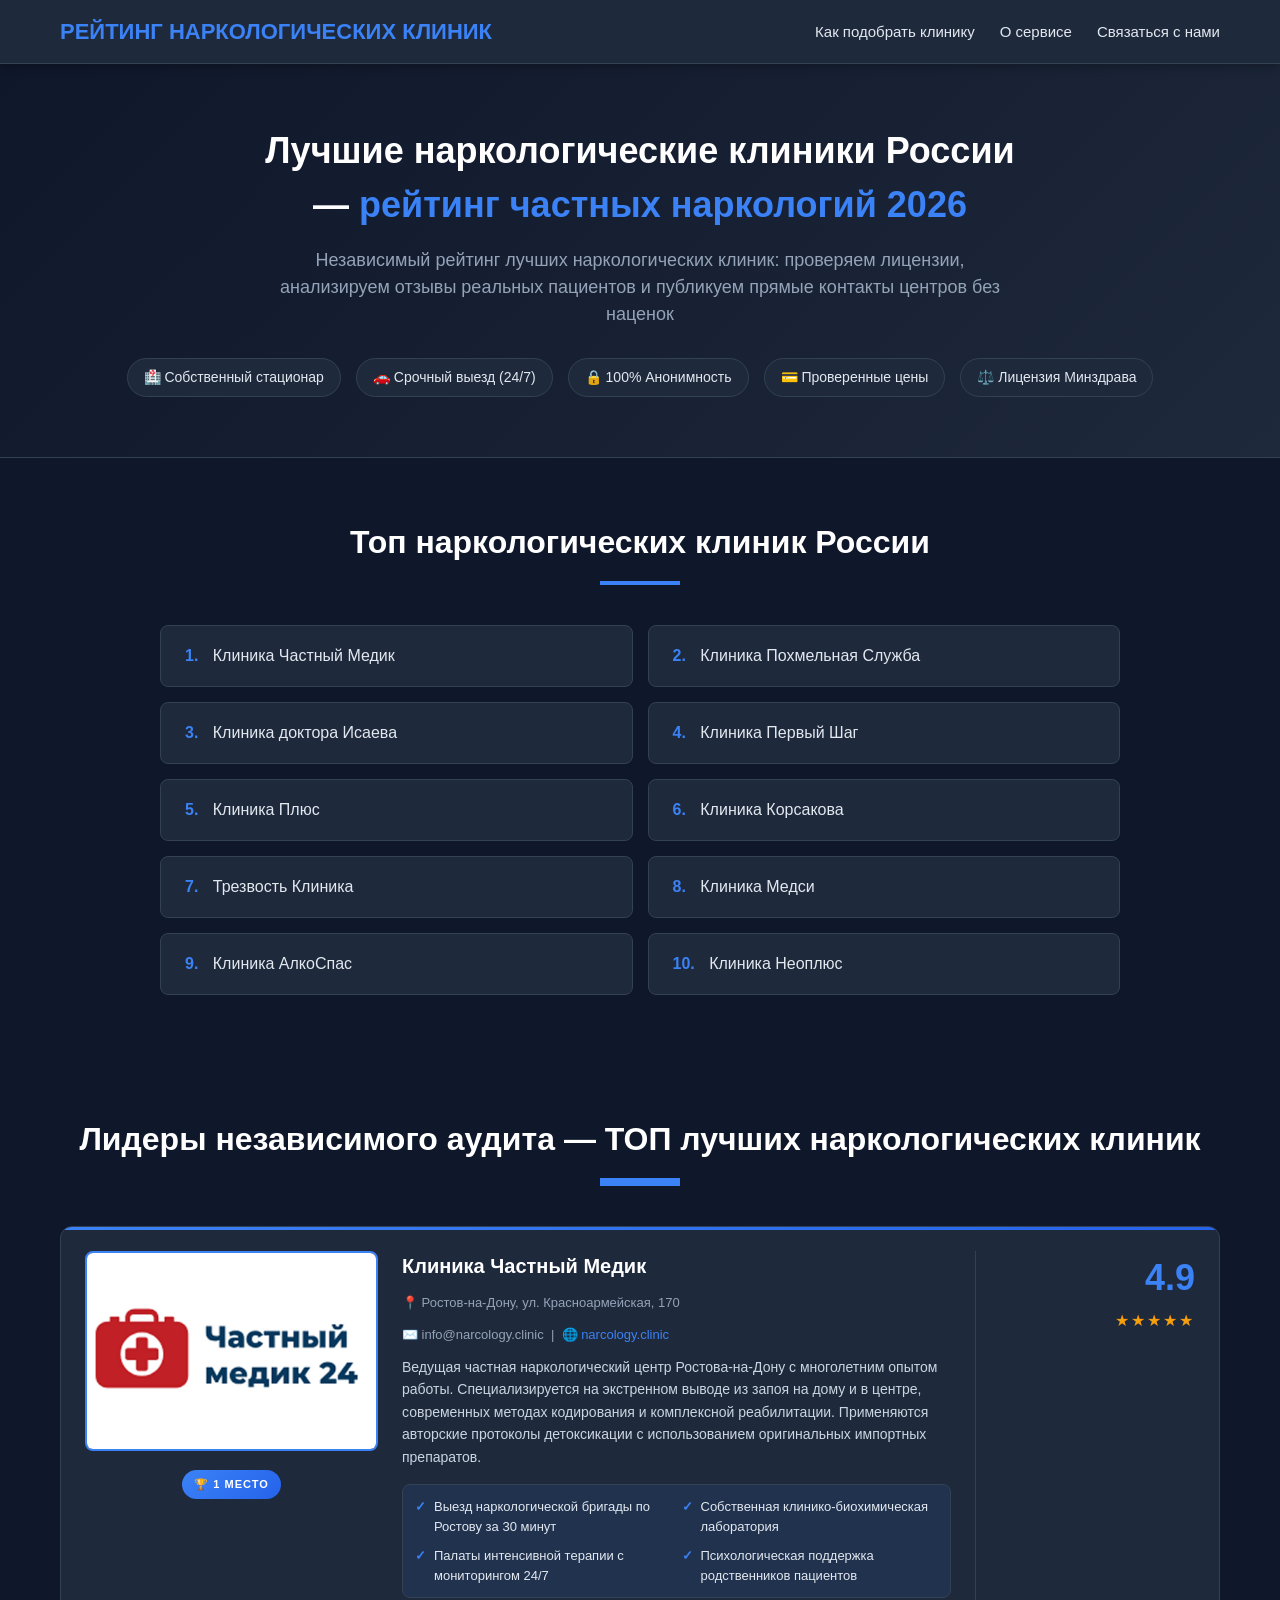
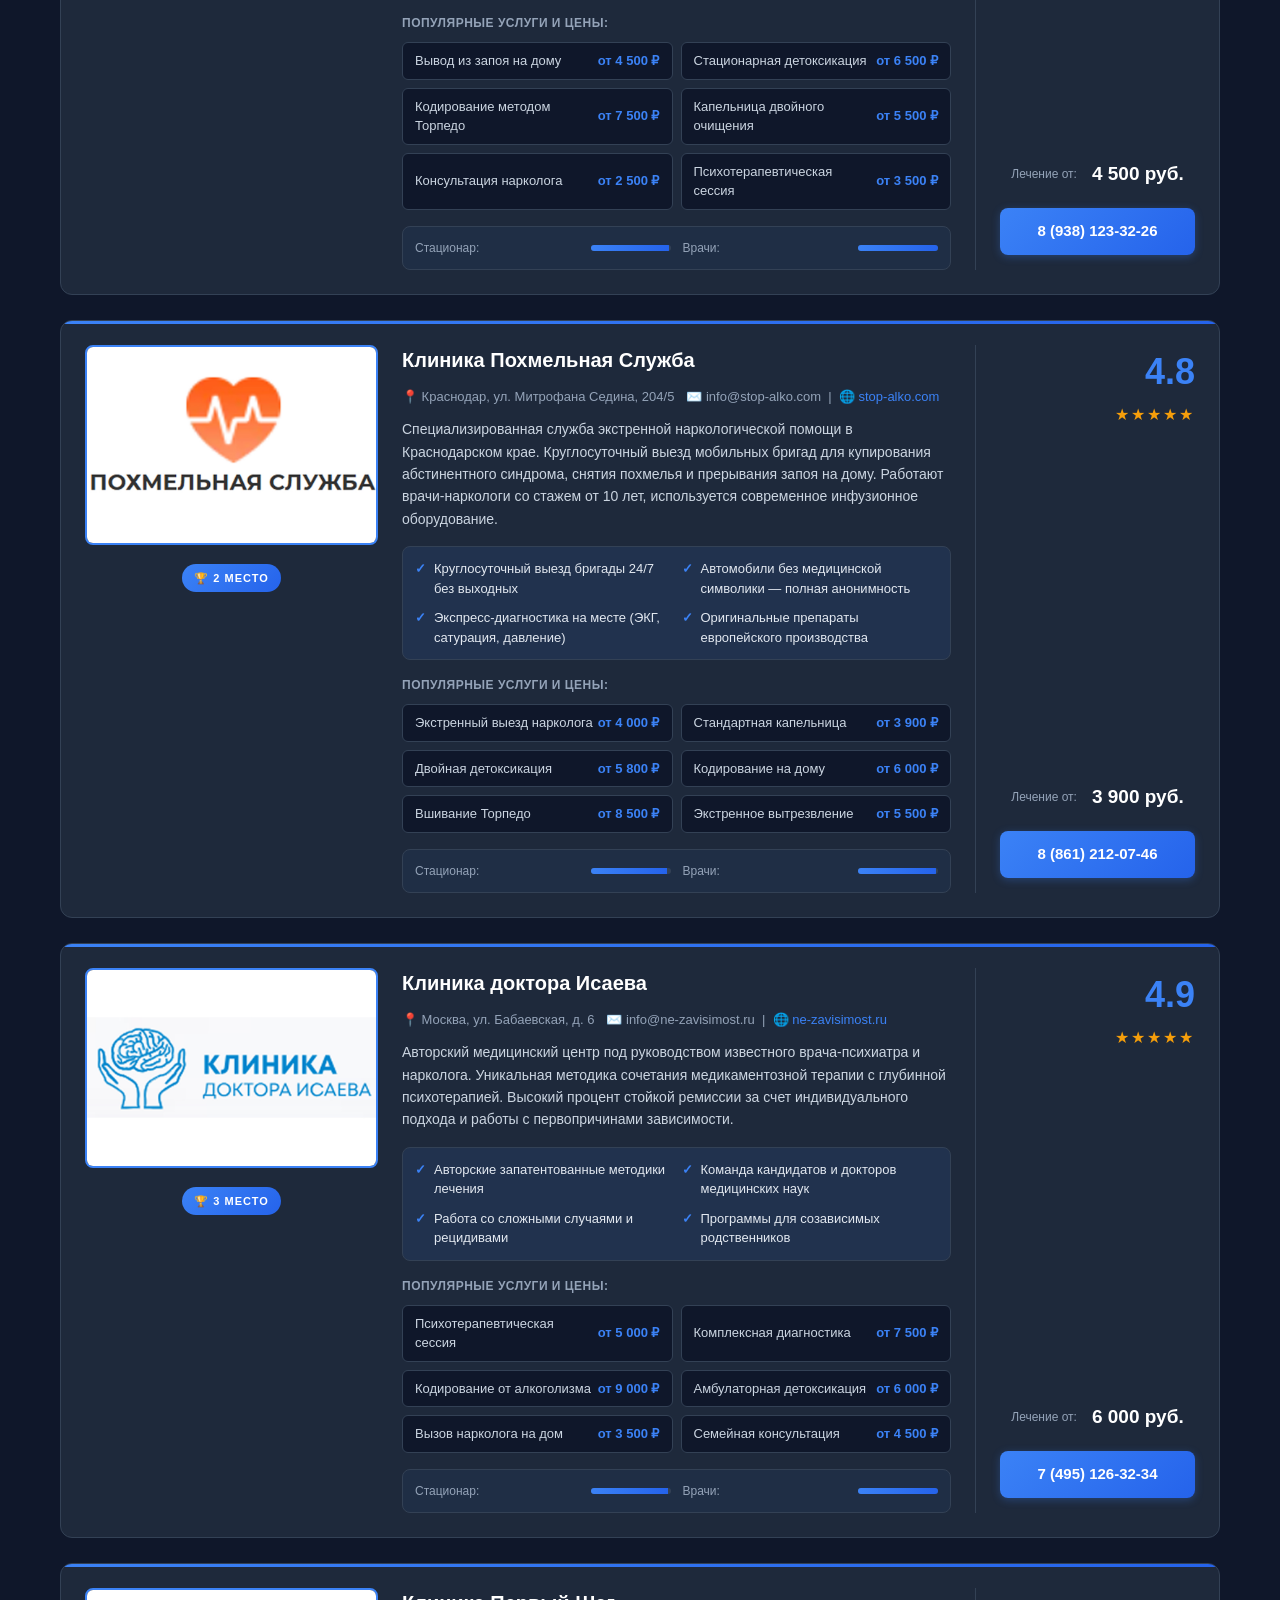
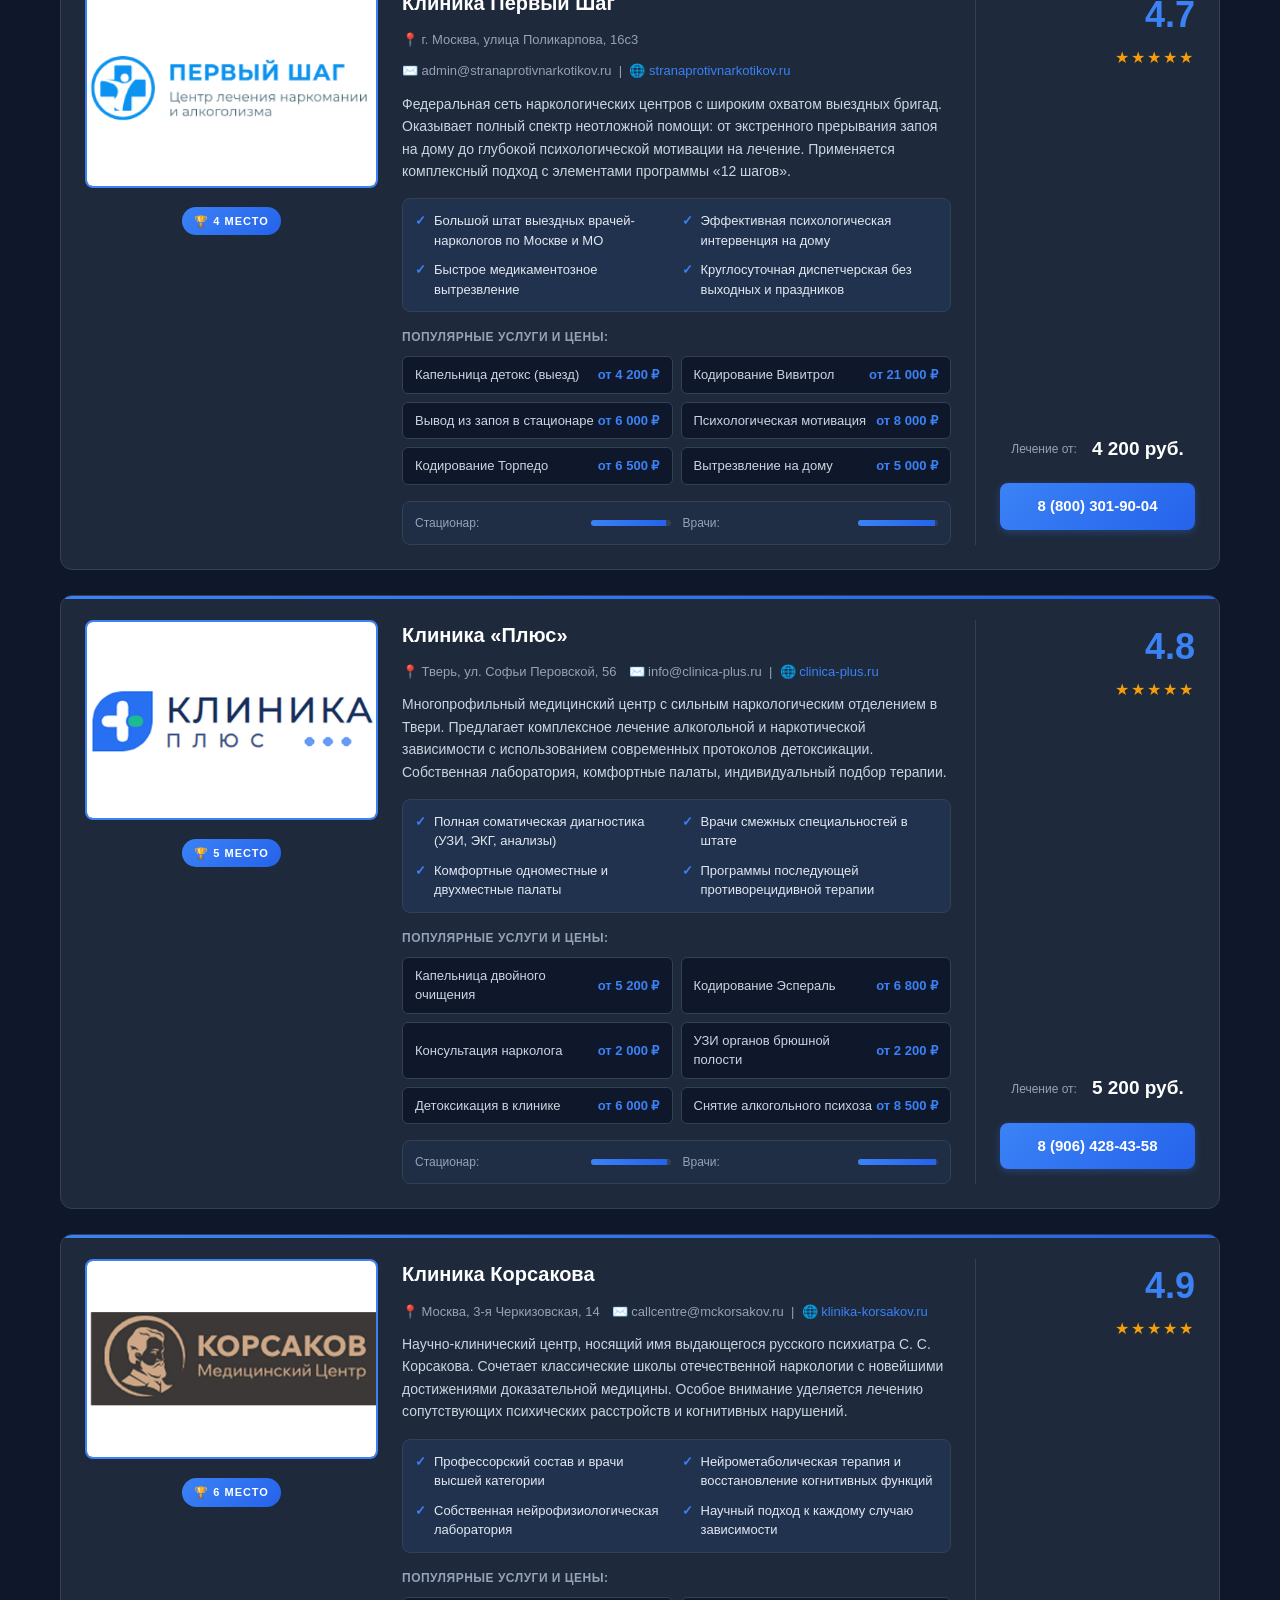
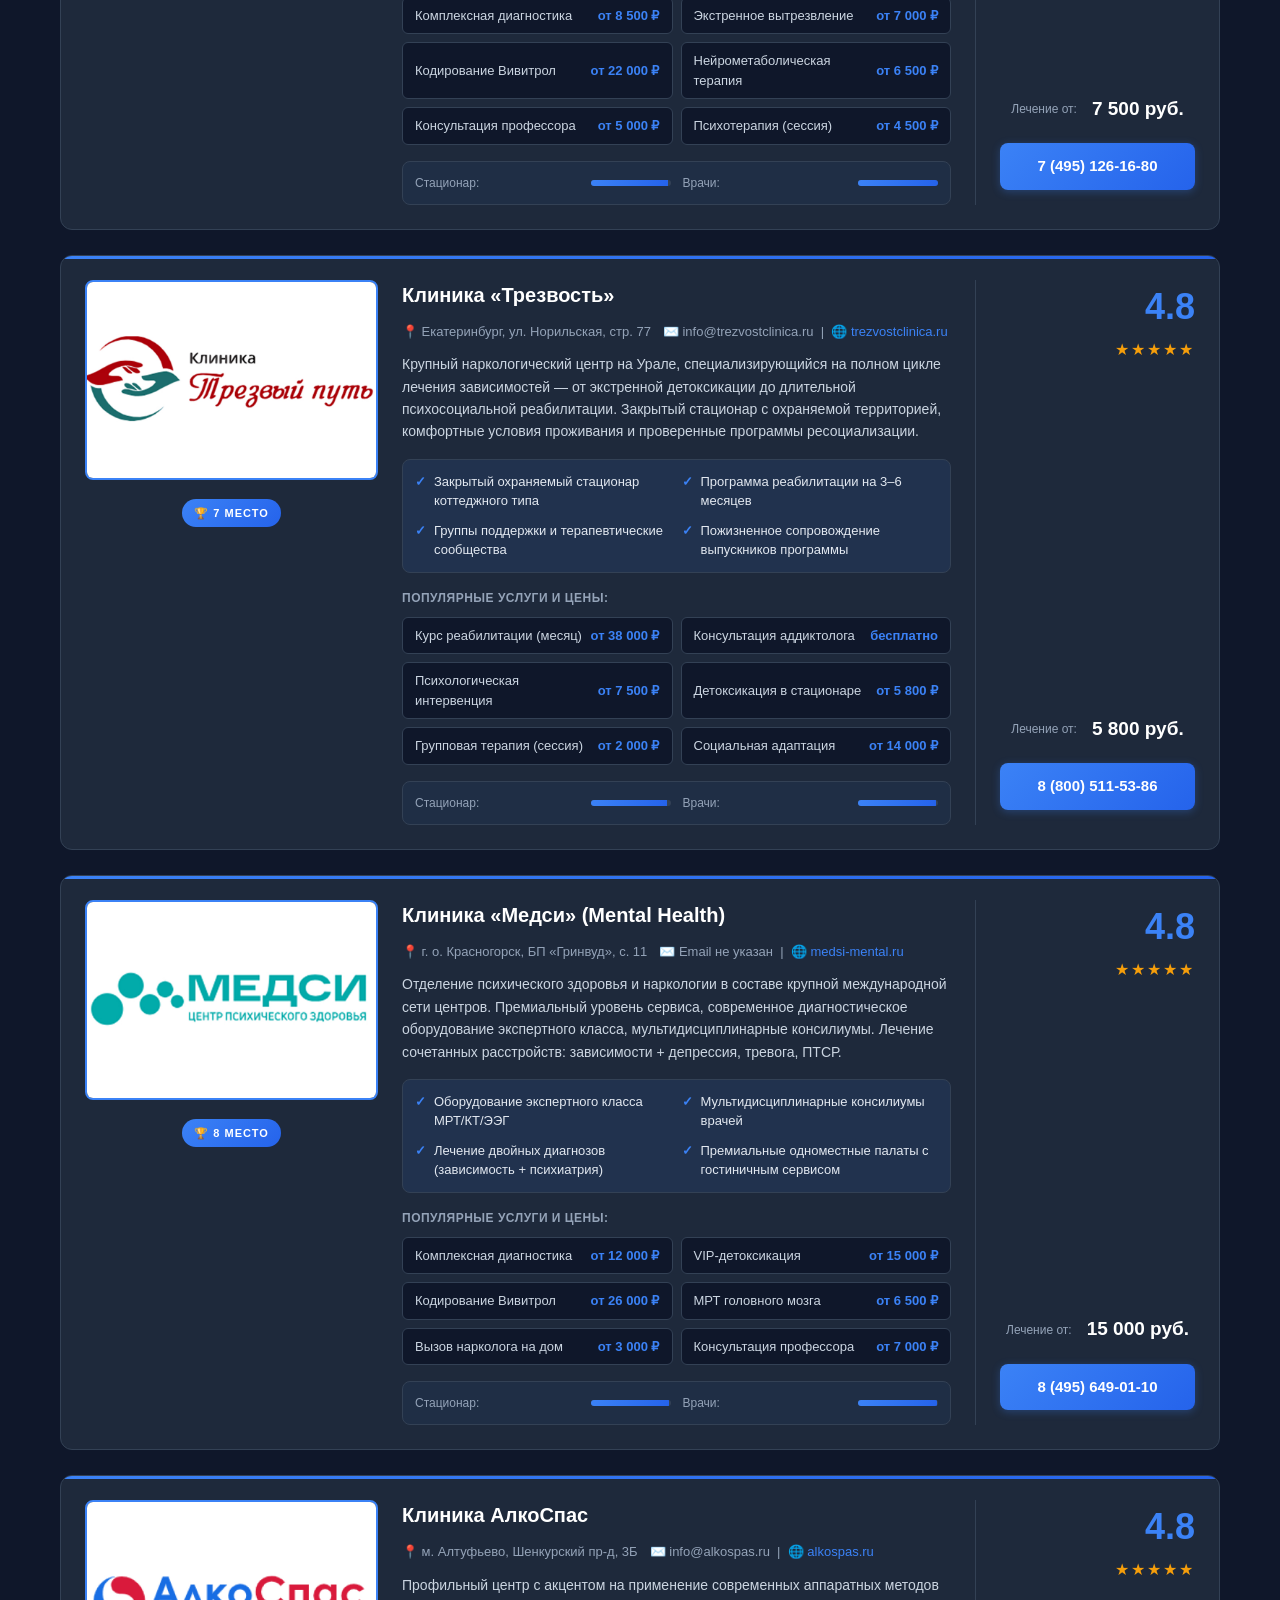
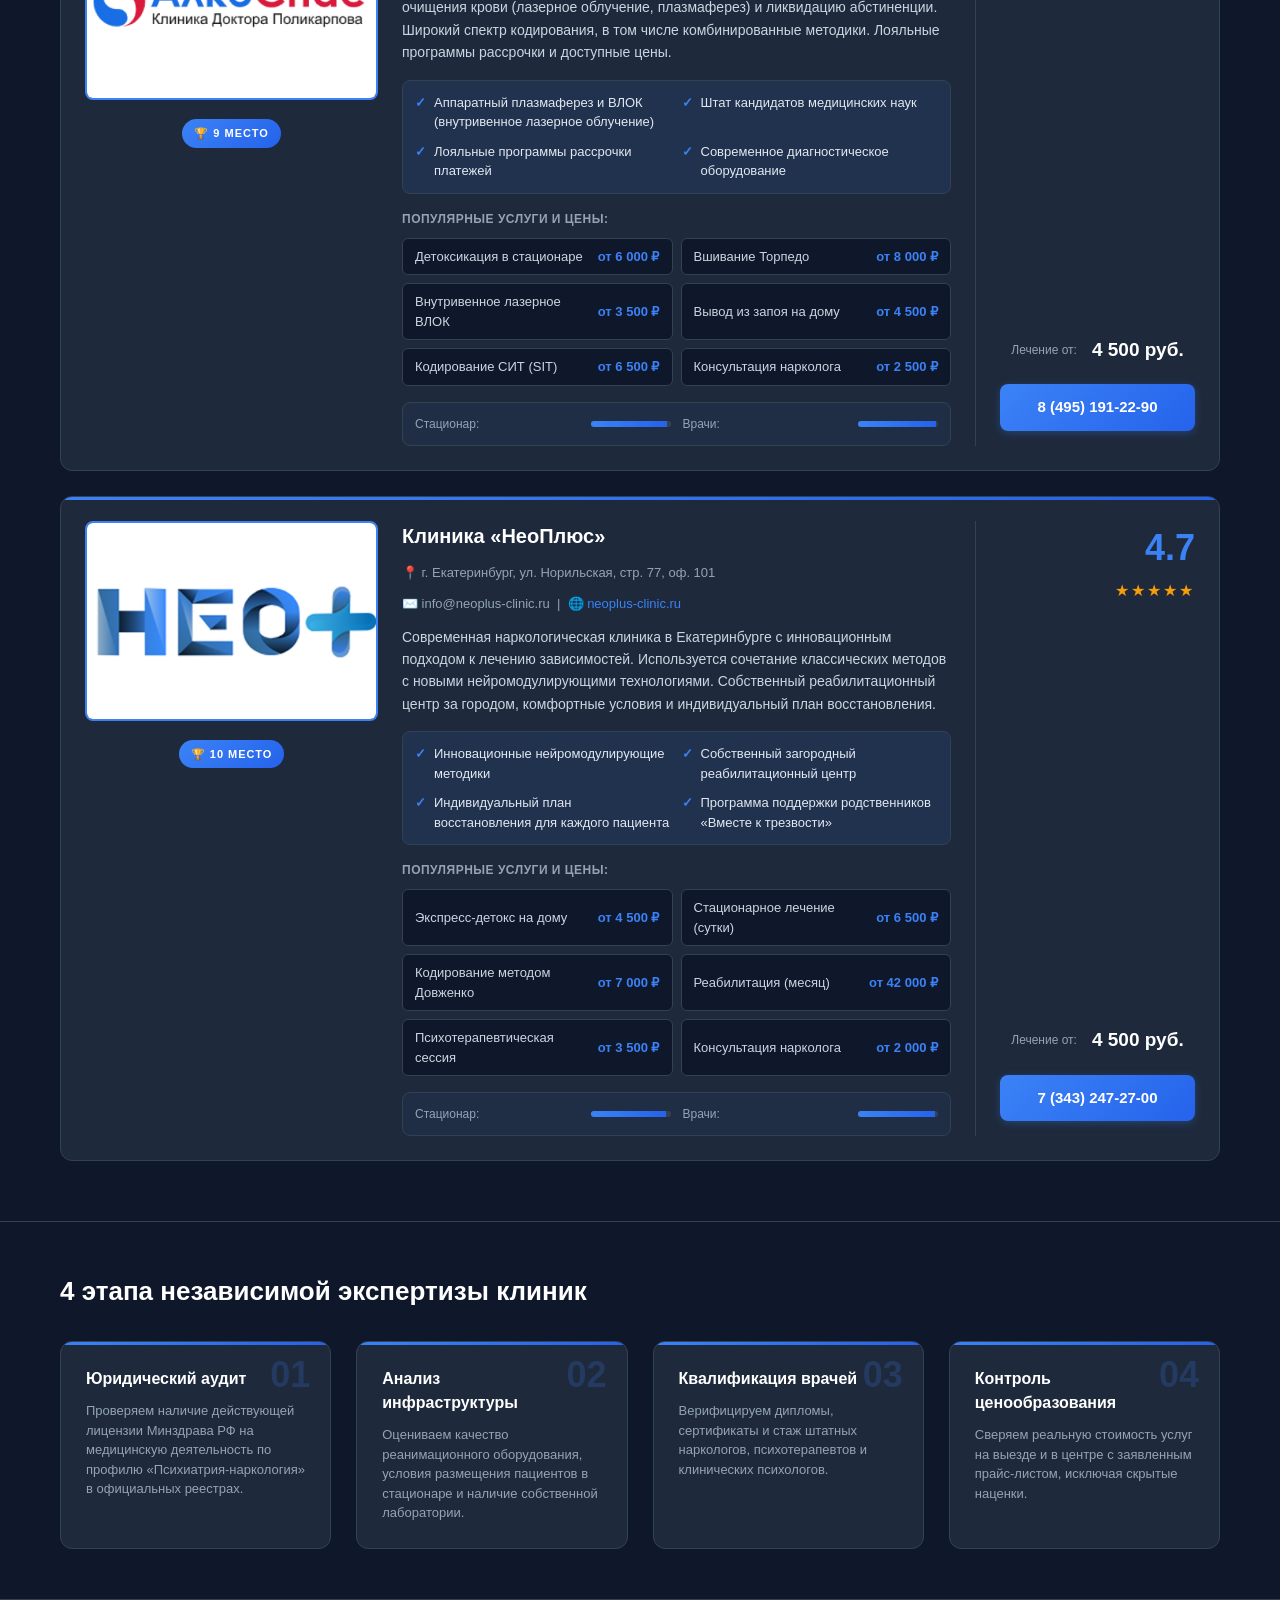
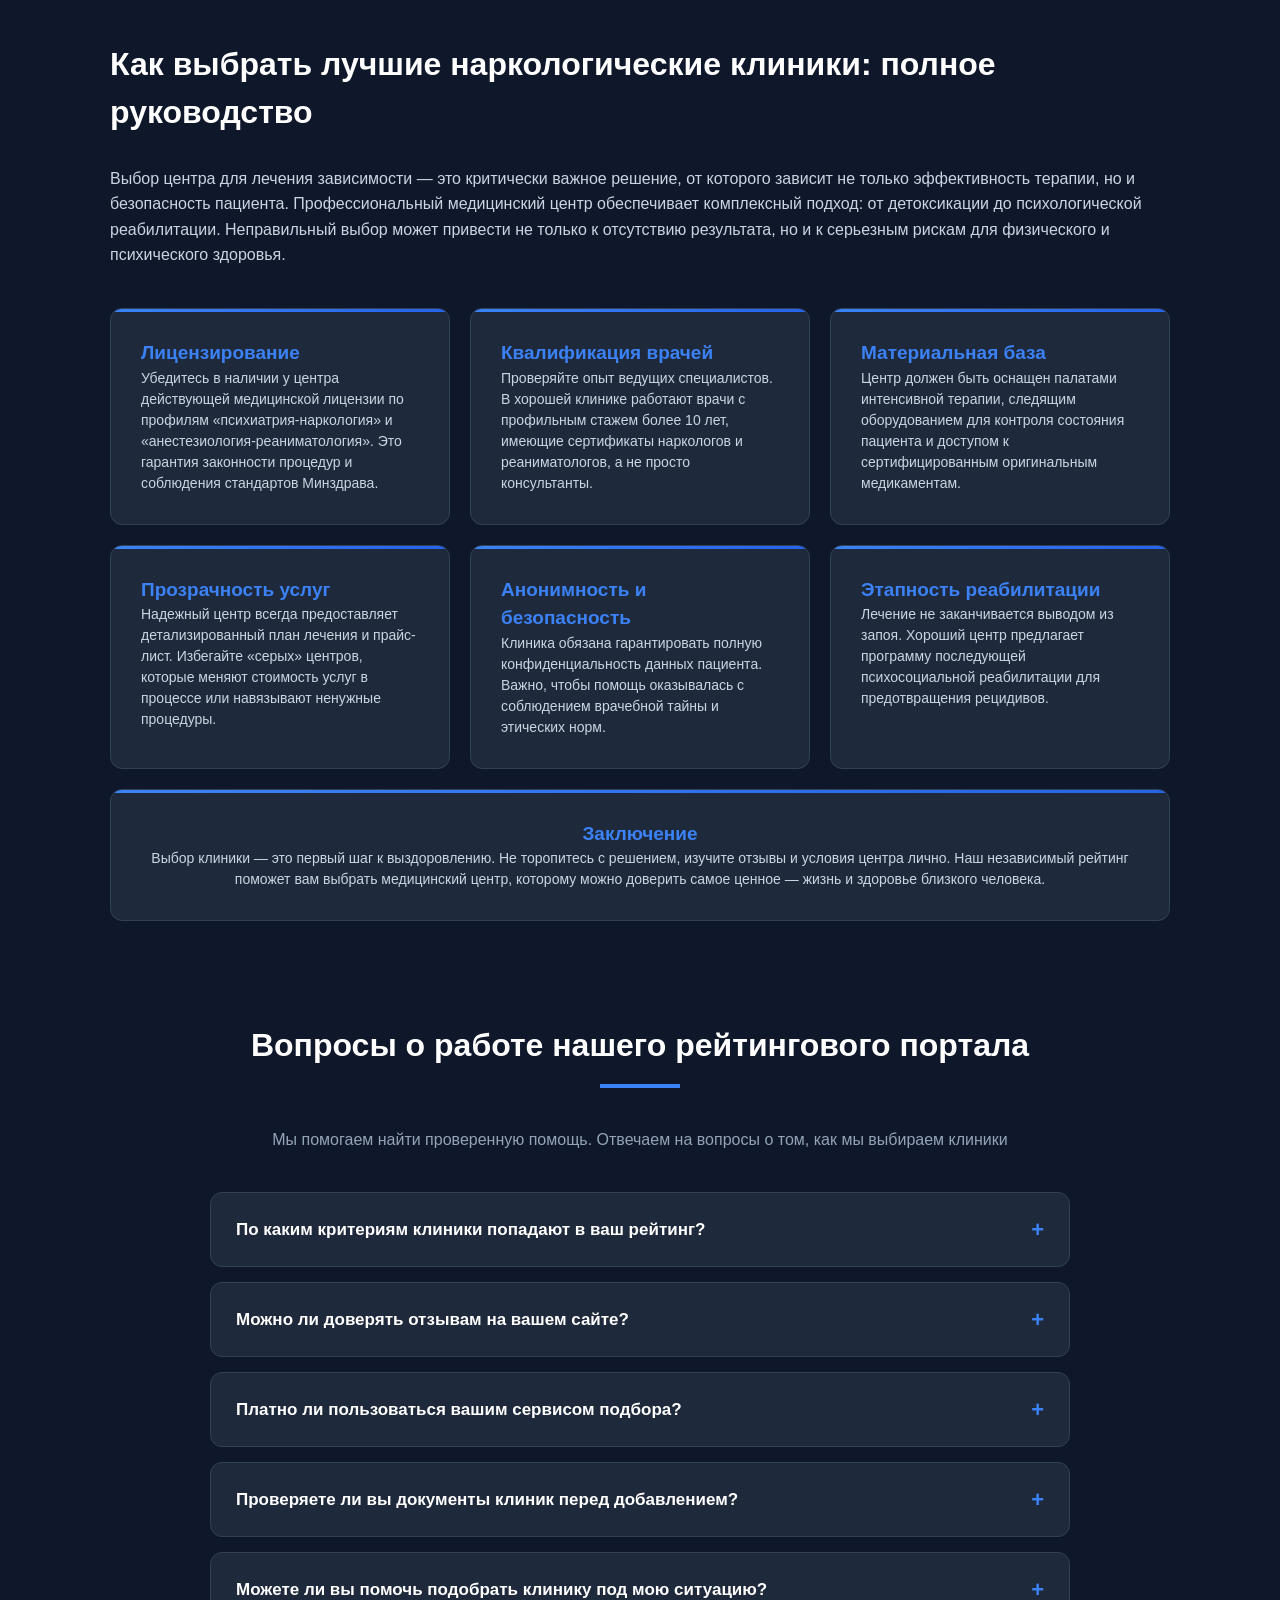
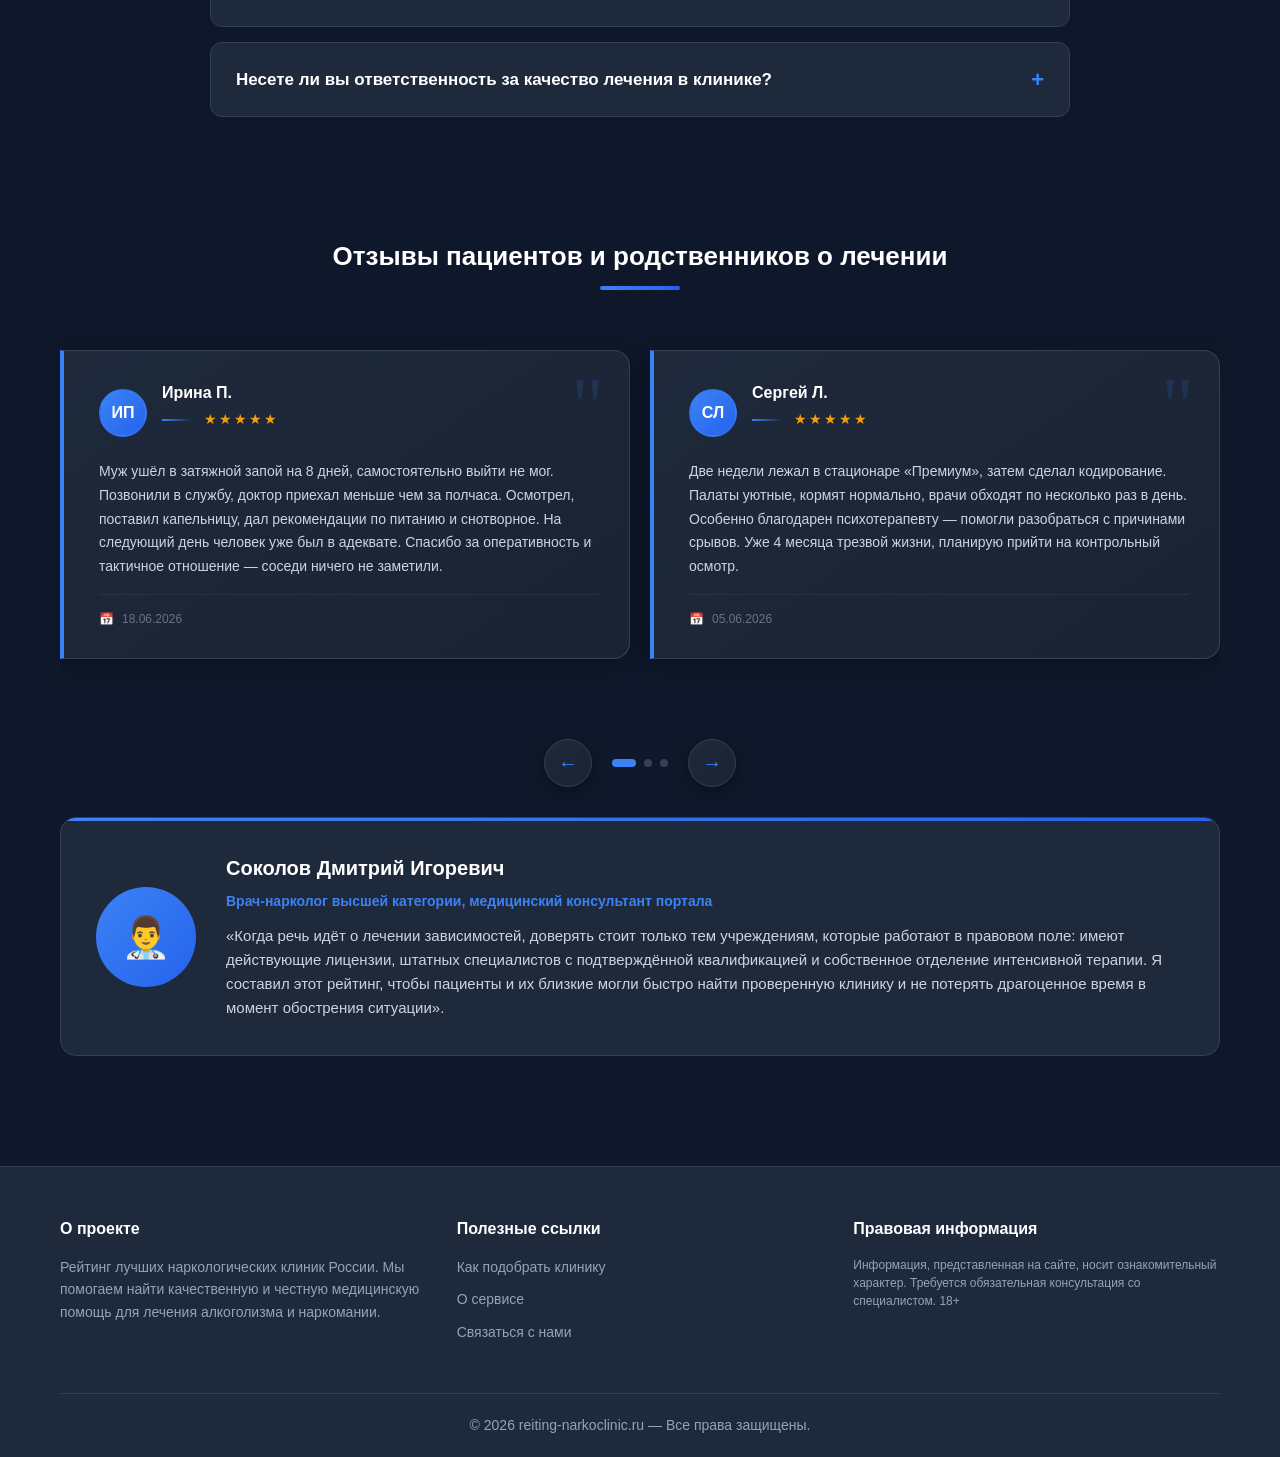
==== commit e9a24f32: "Update index.html" ====
--- a/index.html
+++ b/index.html
@@ -349,7 +349,7 @@
       "name": "Несете ли вы ответственность за качество лечения в клинике?",
       "acceptedAnswer": {
         "@type": "Answer",
-        "text": "Наш портал является информационным агрегатором. Договор на оказание медицинских услуг вы заключаете напрямую с выбранной клиникой. Однако мы ведем постоянный мониторинг: при поступлении систематических обоснованных жалоб мы проводим внутреннюю проверку и исключаем клинику из рейтинга."
+        "text": "Наш портал является информационным агрегатором. Договор на оказание медицинских услуг вы заключаете напрямую с выбранным центром. Однако мы ведем постоянный мониторинг: при поступлении систематических обоснованных жалоб мы проводим внутреннюю проверку и исключаем клинику из рейтинга."
       }
     }
   ]
@@ -386,7 +386,7 @@
           <h1 class="intro__title">Лучшие наркологические клиники России — <span>рейтинг частных наркологий 2026</span>
           </h1>
           <p class="intro__subtitle">Независимый рейтинг лучших наркологических клиник: проверяем лицензии, анализируем
-            отзывы реальных пациентов и публикуем прямые контакты клиник без наценок</p>
+            отзывы реальных пациентов и публикуем прямые контакты центров без наценок</p>
         </div>
         <div class="intro__advs">
           <div class="intro__adv">🏥 Собственный стационар</div>
@@ -508,8 +508,8 @@
               </div>
               <p class="clinic-card__descr micro-organization-description" itemprop="description"
                 style="color: #cbd5e1; font-size: 14px; line-height: 1.6; margin: 0 0 16px 0;">Ведущая частная
-                наркологическая клиника Ростова-на-Дону с многолетним опытом работы. Специализируется на экстренном
-                выводе из запоя на дому и в стационаре, современных методах кодирования и комплексной реабилитации.
+                наркологический центр Ростова-на-Дону с многолетним опытом работы. Специализируется на экстренном
+                выводе из запоя на дому и в центре, современных методах кодирования и комплексной реабилитации.
                 Применяются авторские протоколы детоксикации с использованием оригинальных импортных препаратов.</p>
               <div class="clinic-card__advantages"
                 style="display: grid; grid-template-columns: repeat(2, 1fr); gap: 10px; margin-bottom: 16px; background: rgba(59, 130, 246, 0.1); padding: 12px; border-radius: 8px; border: 1px solid #334155;">
@@ -860,8 +860,7 @@
                   </div>
                   <div class="service-row"
                     style="display: flex; justify-content: space-between; align-items: center; font-size: 13px; background: #0f172a; padding: 8px 12px; border-radius: 6px; border: 1px solid #334155;">
-                    <span class="service-name" style="color: #cbd5e1; font-weight: 500;">Кодирование по авторской
-                      методике</span><span class="service-price"
+                    <span class="service-name" style="color: #cbd5e1; font-weight: 500;">Кодирование от алкоголизма</span><span class="service-price"
                       style="font-weight: 700; color: #3b82f6; white-space: nowrap;">от 9 000 ₽</span>
                   </div>
                   <div class="service-row"
@@ -872,9 +871,8 @@
                   </div>
                   <div class="service-row"
                     style="display: flex; justify-content: space-between; align-items: center; font-size: 13px; background: #0f172a; padding: 8px 12px; border-radius: 6px; border: 1px solid #334155;">
-                    <span class="service-name" style="color: #cbd5e1; font-weight: 500;">Стационарное лечение
-                      (сутки)</span><span class="service-price"
-                      style="font-weight: 700; color: #3b82f6; white-space: nowrap;">от 8 500 ₽</span>
+                    <span class="service-name" style="color: #cbd5e1; font-weight: 500;">Вызов нарколога на дом</span><span class="service-price"
+                      style="font-weight: 700; color: #3b82f6; white-space: nowrap;">от 3 500 ₽</span>
                   </div>
                   <div class="service-row"
                     style="display: flex; justify-content: space-between; align-items: center; font-size: 13px; background: #0f172a; padding: 8px 12px; border-radius: 6px; border: 1px solid #334155;">
@@ -1182,8 +1180,7 @@
                   </div>
                   <div class="service-row"
                     style="display: flex; justify-content: space-between; align-items: center; font-size: 13px; background: #0f172a; padding: 8px 12px; border-radius: 6px; border: 1px solid #334155;">
-                    <span class="service-name" style="color: #cbd5e1; font-weight: 500;">Стационарная
-                      детоксикация</span><span class="service-price"
+                    <span class="service-name" style="color: #cbd5e1; font-weight: 500;">Детоксикация в клинике</span><span class="service-price"
                       style="font-weight: 700; color: #3b82f6; white-space: nowrap;">от 6 000 ₽</span>
                   </div>
                   <div class="service-row"
@@ -1319,9 +1316,8 @@
                   </div>
                   <div class="service-row"
                     style="display: flex; justify-content: space-between; align-items: center; font-size: 13px; background: #0f172a; padding: 8px 12px; border-radius: 6px; border: 1px solid #334155;">
-                    <span class="service-name" style="color: #cbd5e1; font-weight: 500;">Стационарная
-                      детоксикация</span><span class="service-price"
-                      style="font-weight: 700; color: #3b82f6; white-space: nowrap;">от 7 500 ₽</span>
+                    <span class="service-name" style="color: #cbd5e1; font-weight: 500;">Экстренное вытрезвление</span><span class="service-price"
+                      style="font-weight: 700; color: #3b82f6; white-space: nowrap;">от 7 000 ₽</span>
                   </div>
                   <div class="service-row"
                     style="display: flex; justify-content: space-between; align-items: center; font-size: 13px; background: #0f172a; padding: 8px 12px; border-radius: 6px; border: 1px solid #334155;">
@@ -1593,7 +1589,7 @@
               </div>
               <p class="clinic-card__descr micro-organization-description" itemprop="description"
                 style="color: #cbd5e1; font-size: 14px; line-height: 1.6; margin: 0 0 16px 0;">Отделение психического
-                здоровья и наркологии в составе крупной международной сети клиник. Премиальный уровень сервиса,
+                здоровья и наркологии в составе крупной международной сети центров. Премиальный уровень сервиса,
                 современное диагностическое оборудование экспертного класса, мультидисциплинарные консилиумы. Лечение
                 сочетанных расстройств: зависимости + депрессия, тревога, ПТСР.</p>
               <div class="clinic-card__advantages"
@@ -1647,9 +1643,8 @@
                   </div>
                   <div class="service-row"
                     style="display: flex; justify-content: space-between; align-items: center; font-size: 13px; background: #0f172a; padding: 8px 12px; border-radius: 6px; border: 1px solid #334155;">
-                    <span class="service-name" style="color: #cbd5e1; font-weight: 500;">Стационар (сутки,
-                      VIP)</span><span class="service-price"
-                      style="font-weight: 700; color: #3b82f6; white-space: nowrap;">от 18 000 ₽</span>
+                    <span class="service-name" style="color: #cbd5e1; font-weight: 500;">Вызов нарколога на дом</span><span class="service-price"
+                      style="font-weight: 700; color: #3b82f6; white-space: nowrap;">от 3 000 ₽</span>
                   </div>
                   <div class="service-row"
                     style="display: flex; justify-content: space-between; align-items: center; font-size: 13px; background: #0f172a; padding: 8px 12px; border-radius: 6px; border: 1px solid #334155;">
@@ -2047,7 +2042,7 @@
         <div class="step-card">
           <div class="step-num">04</div>
           <h3>Контроль ценообразования</h3>
-          <p>Сверяем реальную стоимость услуг на выезде и в клинике с заявленным прайс-листом, исключая скрытые наценки.
+          <p>Сверяем реальную стоимость услуг на выезде и в центре с заявленным прайс-листом, исключая скрытые наценки.
           </p>
         </div>
       </div>
@@ -2057,7 +2052,7 @@
     <div style="max-width: 1100px; margin: 0 auto; padding: 0 20px;">
       <h2 style="font-size: 32px; color: #ffffff; margin-bottom: 30px;">Как выбрать лучшие наркологические клиники:
         полное руководство</h2>
-      <p style="color: #cbd5e1; margin-bottom: 40px; line-height: 1.6; font-size: 16px;">Выбор клиники для лечения
+      <p style="color: #cbd5e1; margin-bottom: 40px; line-height: 1.6; font-size: 16px;">Выбор центра для лечения
         зависимости — это критически важное решение, от которого зависит не только эффективность терапии, но и
         безопасность пациента. Профессиональный медицинский центр обеспечивает комплексный подход: от детоксикации до
         психологической реабилитации. Неправильный выбор может привести не только к отсутствию результата, но и к
@@ -2070,7 +2065,7 @@
             style="position: absolute; top: 0; left: 0; right: 0; height: 3px; background: linear-gradient(90deg, #3b82f6, #2563eb);">
           </div>
           <h3 style="color: #3b82f6; margin-top: 0; font-size: 19px;">Лицензирование</h3>
-          <p style="color: #cbd5e1; line-height: 1.5; font-size: 14px;">Убедитесь в наличии у клиники действующей
+          <p style="color: #cbd5e1; line-height: 1.5; font-size: 14px;">Убедитесь в наличии у центра действующей
             медицинской лицензии по профилям «психиатрия-наркология» и «анестезиология-реаниматология». Это гарантия
             законности процедур и соблюдения стандартов Минздрава.</p>
         </div>
@@ -2090,7 +2085,7 @@
             style="position: absolute; top: 0; left: 0; right: 0; height: 3px; background: linear-gradient(90deg, #3b82f6, #2563eb);">
           </div>
           <h3 style="color: #3b82f6; margin-top: 0; font-size: 19px;">Материальная база</h3>
-          <p style="color: #cbd5e1; line-height: 1.5; font-size: 14px;">Стационар должен быть оснащен палатами
+          <p style="color: #cbd5e1; line-height: 1.5; font-size: 14px;">Центр должен быть оснащен палатами
             интенсивной терапии, следящим оборудованием для контроля состояния пациента и доступом к сертифицированным
             оригинальным медикаментам.</p>
         </div>
@@ -2101,7 +2096,7 @@
           </div>
           <h3 style="color: #3b82f6; margin-top: 0; font-size: 19px;">Прозрачность услуг</h3>
           <p style="color: #cbd5e1; line-height: 1.5; font-size: 14px;">Надежный центр всегда предоставляет
-            детализированный план лечения и прайс-лист. Избегайте «серых» клиник, которые меняют стоимость услуг в
+            детализированный план лечения и прайс-лист. Избегайте «серых» центров, которые меняют стоимость услуг в
             процессе или навязывают ненужные процедуры.</p>
         </div>
         <div
@@ -2121,7 +2116,7 @@
           </div>
           <h3 style="color: #3b82f6; margin-top: 0; font-size: 19px;">Этапность реабилитации</h3>
           <p style="color: #cbd5e1; line-height: 1.5; font-size: 14px;">Лечение не заканчивается выводом из запоя.
-            Хорошая клиника предлагает программу последующей психосоциальной реабилитации для предотвращения рецидивов.
+            Хороший центр предлагает программу последующей психосоциальной реабилитации для предотвращения рецидивов.
           </p>
         </div>
       </div>
@@ -2132,7 +2127,7 @@
         </div>
         <h3 style="color: #3b82f6; margin-top: 0; font-size: 19px;">Заключение</h3>
         <p style="color: #cbd5e1; line-height: 1.5; font-size: 14px; margin-bottom: 0;">Выбор клиники — это первый шаг к
-          выздоровлению. Не торопитесь с решением, изучите отзывы и условия стационара лично. Наш независимый рейтинг
+          выздоровлению. Не торопитесь с решением, изучите отзывы и условия центра лично. Наш независимый рейтинг
           поможет вам выбрать медицинский центр, которому можно доверить самое ценное — жизнь и здоровье близкого
           человека.</p>
       </div>
@@ -2157,7 +2152,7 @@
               style="color: #3b82f6; font-size: 22px; transition: transform 0.3s;">+</span></summary>
           <p style="margin-top: 15px; color: #cbd5e1; line-height: 1.6; font-size: 15px;">Мы оцениваем клиники по 5
             ключевым параметрам: наличие действующей медицинской лицензии, квалификация штатных врачей, прозрачность
-            цен, реальная репутация (анализ независимых отзывов) и соблюдение принципов доказательной медицины. Клиники,
+            цен, реальная репутация (анализ независимых отзывов) и соблюдение принципов доказательной медицины. Центры,
             уличенные в обмане или использовании запрещенных методов, в рейтинг не допускаются.</p>
         </details>
         <details
@@ -2185,7 +2180,7 @@
               style="color: #3b82f6; font-size: 22px; transition: transform 0.3s;">+</span></summary>
           <p style="margin-top: 15px; color: #cbd5e1; line-height: 1.6; font-size: 15px;">Нет, наш сервис полностью
             бесплатен для пациентов и их родственников. Вы можете изучить рейтинг, сравнить цены и получить консультацию
-            нашего координатора без каких-либо комиссий. Цены в клиниках для вас остаются такими же, как при прямом
+            нашего координатора без каких-либо комиссий. Цены в центрах для вас остаются такими же, как при прямом
             обращении (или ниже, за счет наших партнерских программ).</p>
         </details>
         <details
@@ -2200,7 +2195,7 @@
           <p style="margin-top: 15px; color: #cbd5e1; line-height: 1.6; font-size: 15px;">Да, это обязательный этап.
             Наши эксперты проверяют наличие действующей лицензии на сайте Росздравнадзора, сверяют юридический адрес с
             фактическим, а также проверяем наличие в штате сертифицированных врачей-наркологов и психиатров. Если
-            лицензия аннулирована, клиника немедленно удаляется из рейтинга.</p>
+            лицензия аннулирована, центр немедленно удаляется из рейтинга.</p>
         </details>
         <details
           style="background: #1e293b; border-radius: 12px; padding: 20px 25px; border: 1px solid #334155; position: relative; overflow: hidden;">
@@ -2213,7 +2208,7 @@
               style="color: #3b82f6; font-size: 22px; transition: transform 0.3s;">+</span></summary>
           <p style="margin-top: 15px; color: #cbd5e1; line-height: 1.6; font-size: 15px;">Да, наши координаторы
             бесплатно и анонимно проконсультируют вас по телефону. Мы учтем ваш бюджет, город, тяжесть состояния
-            пациента и необходимость специфических услуг (например, детокс на дому или закрытый стационар), чтобы
+            пациента и необходимость специфических услуг (например, детокс на дому или в центре), чтобы
             предложить 2–3 наиболее подходящих варианта из нашего рейтинга.</p>
         </details>
         <details
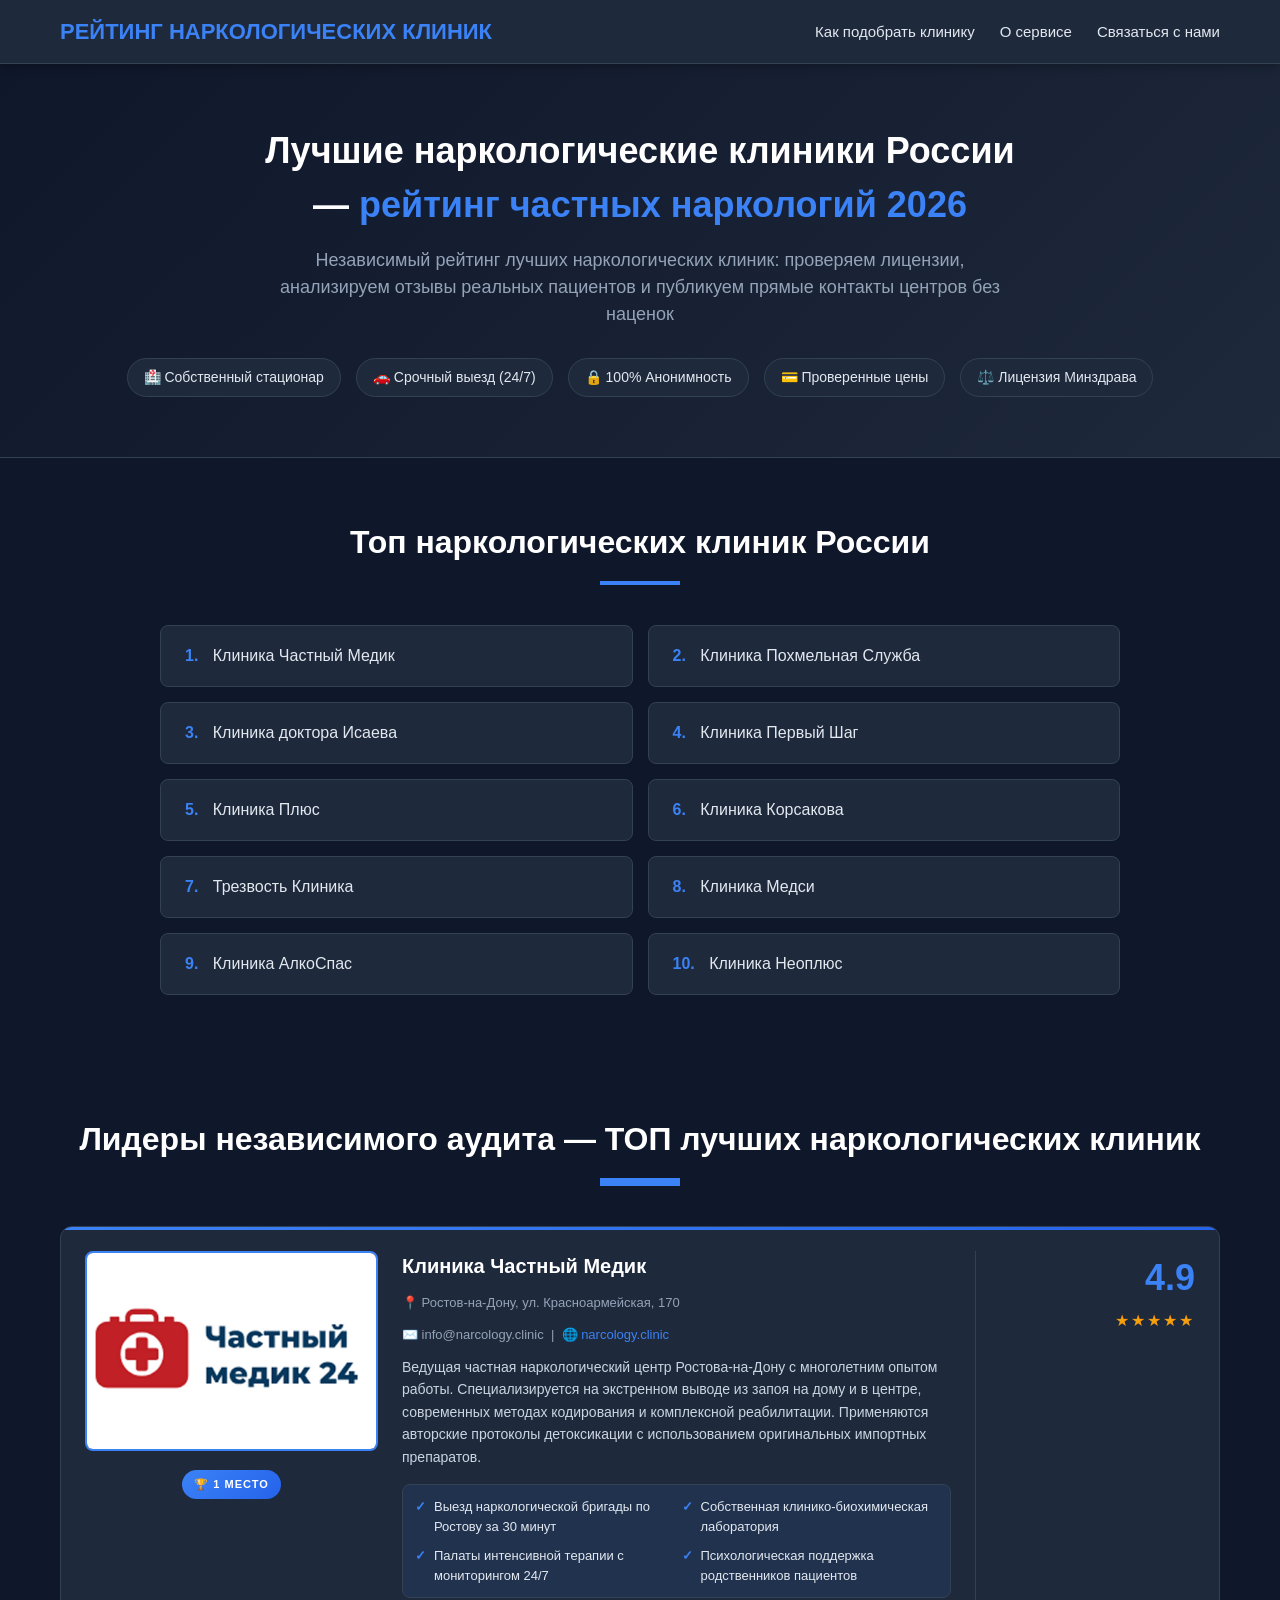
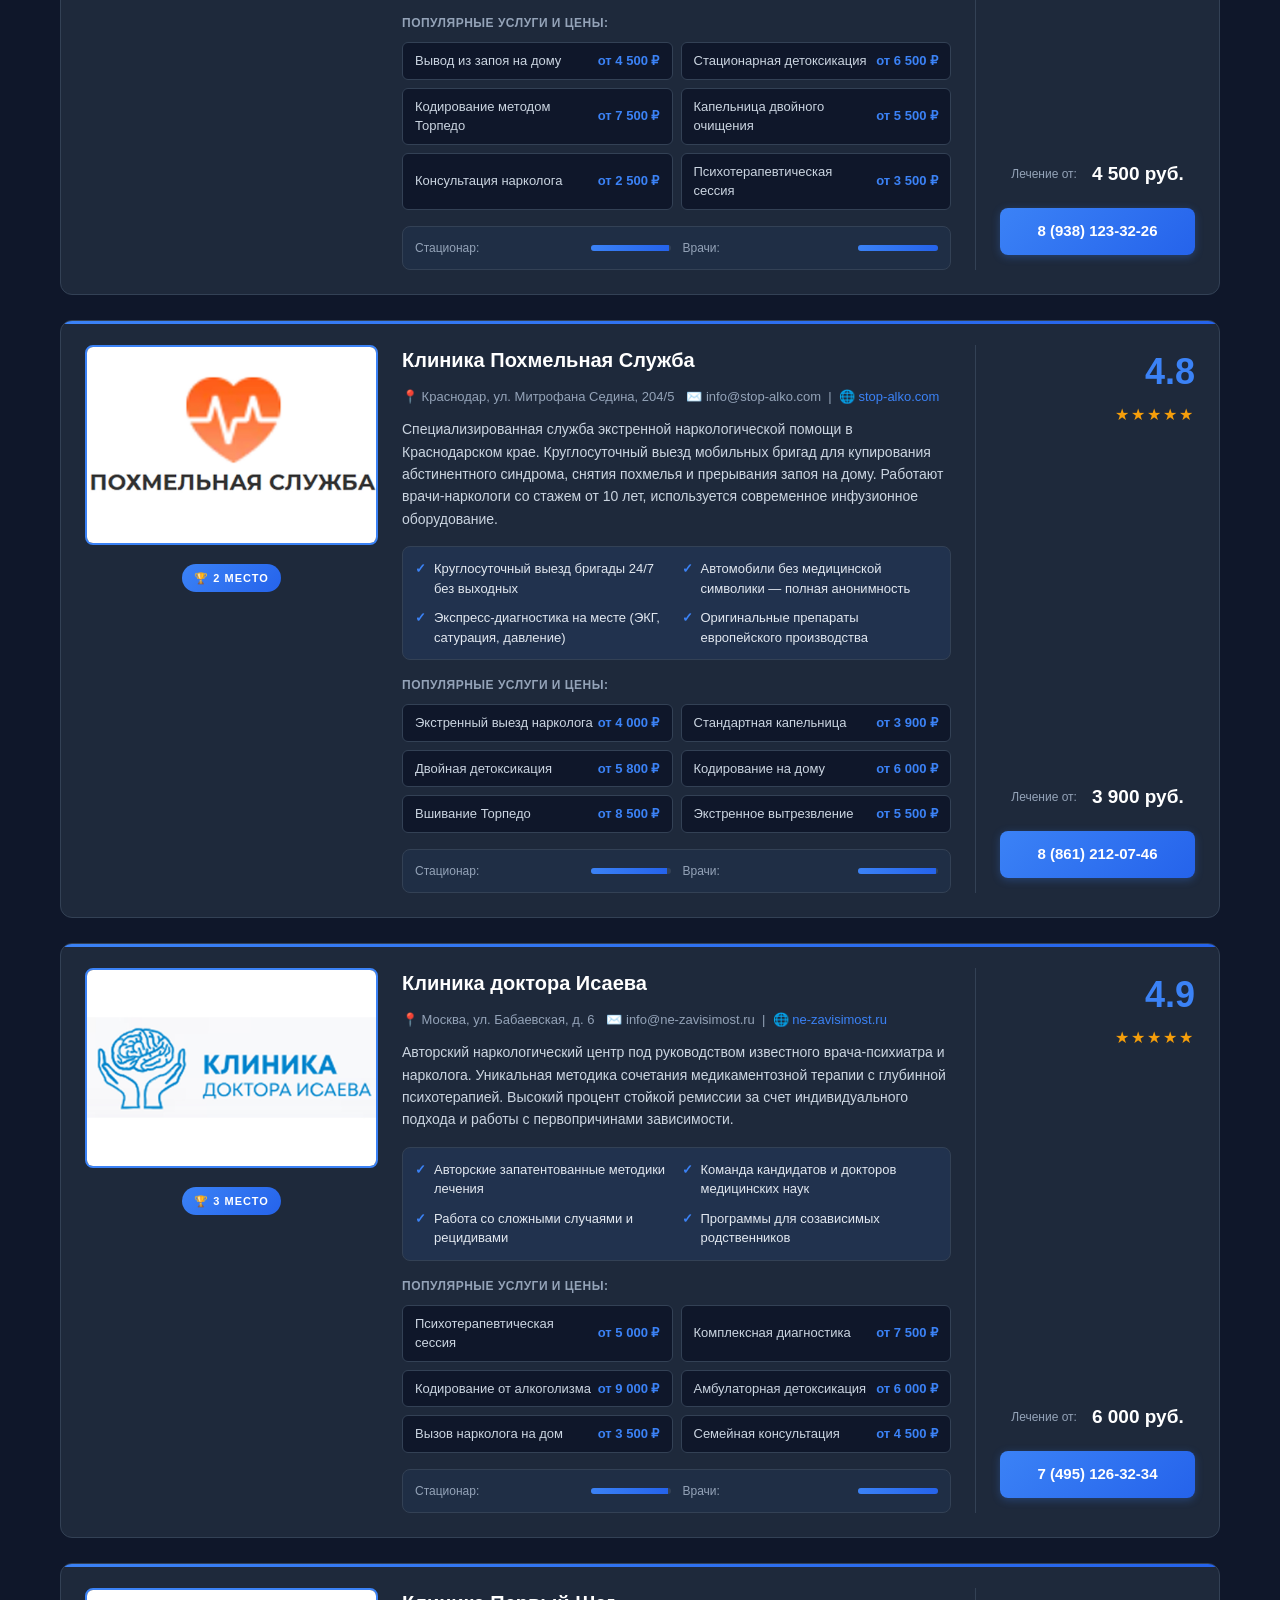
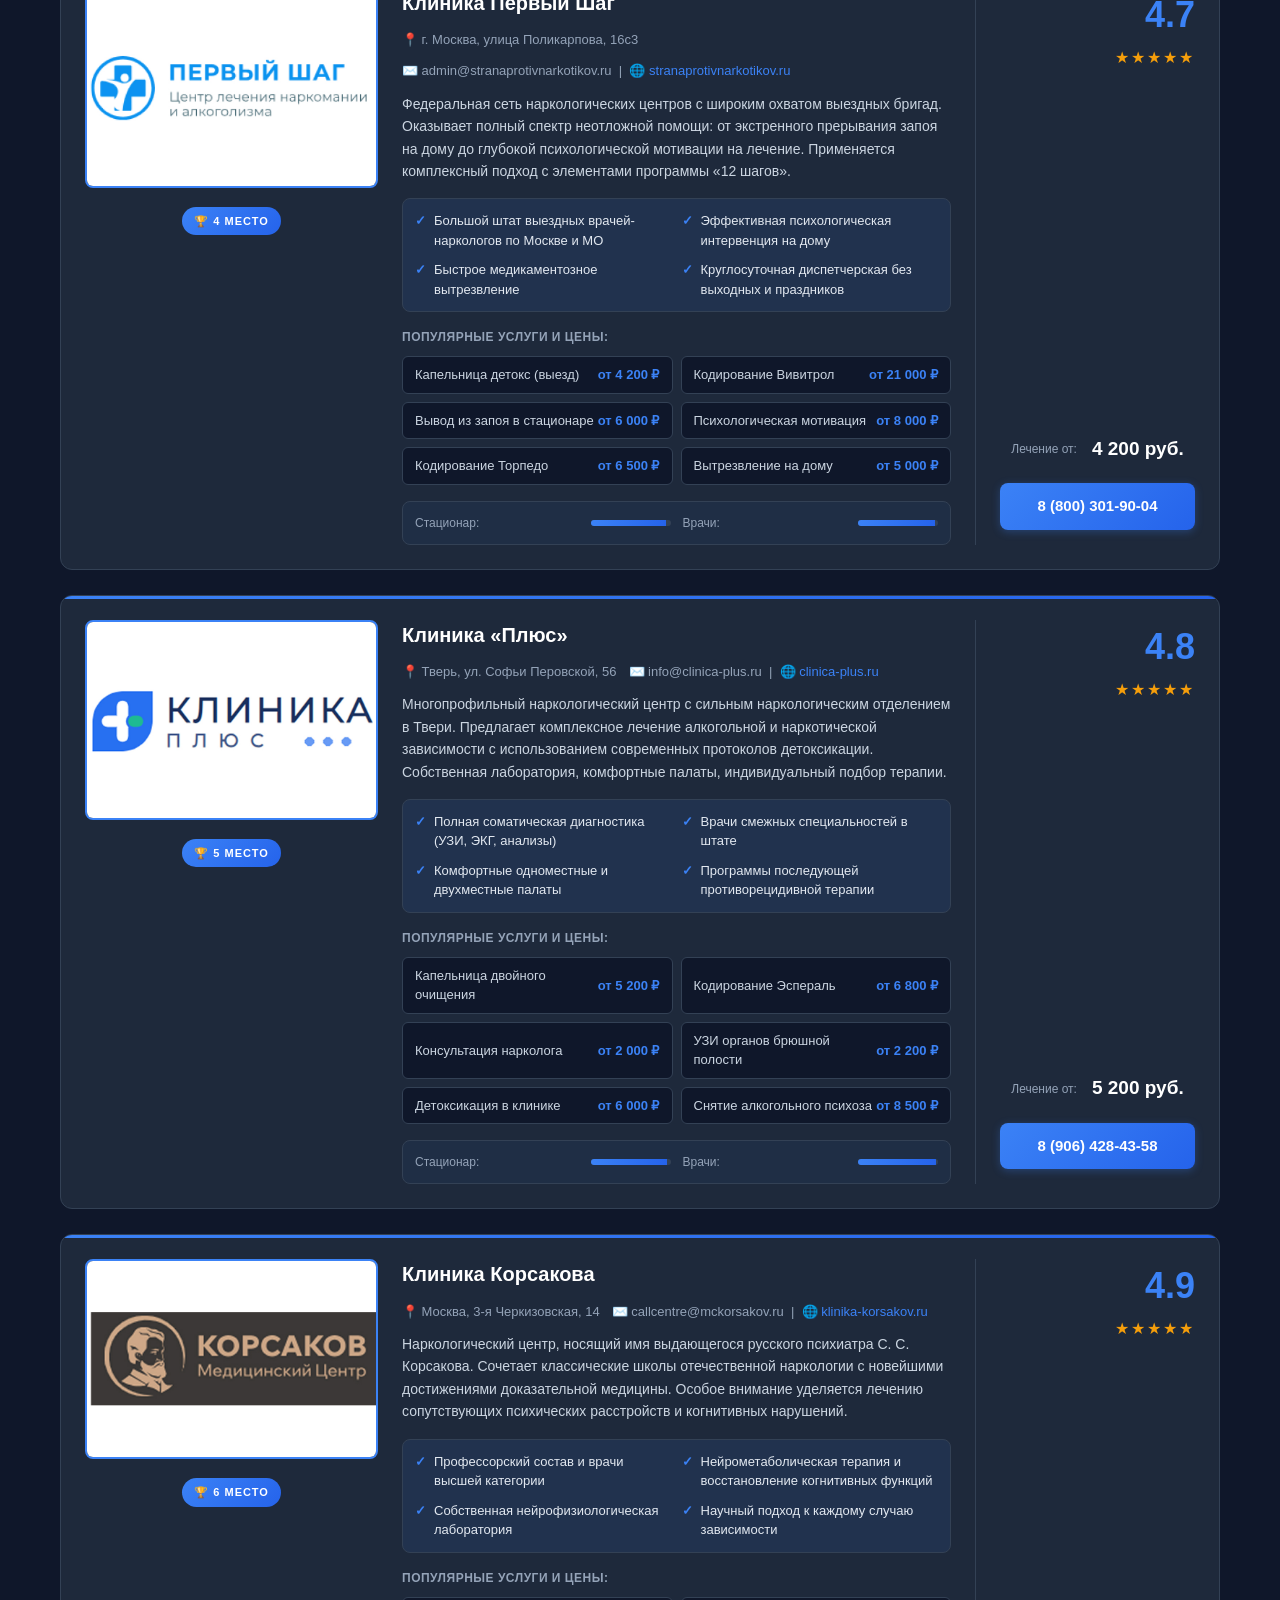
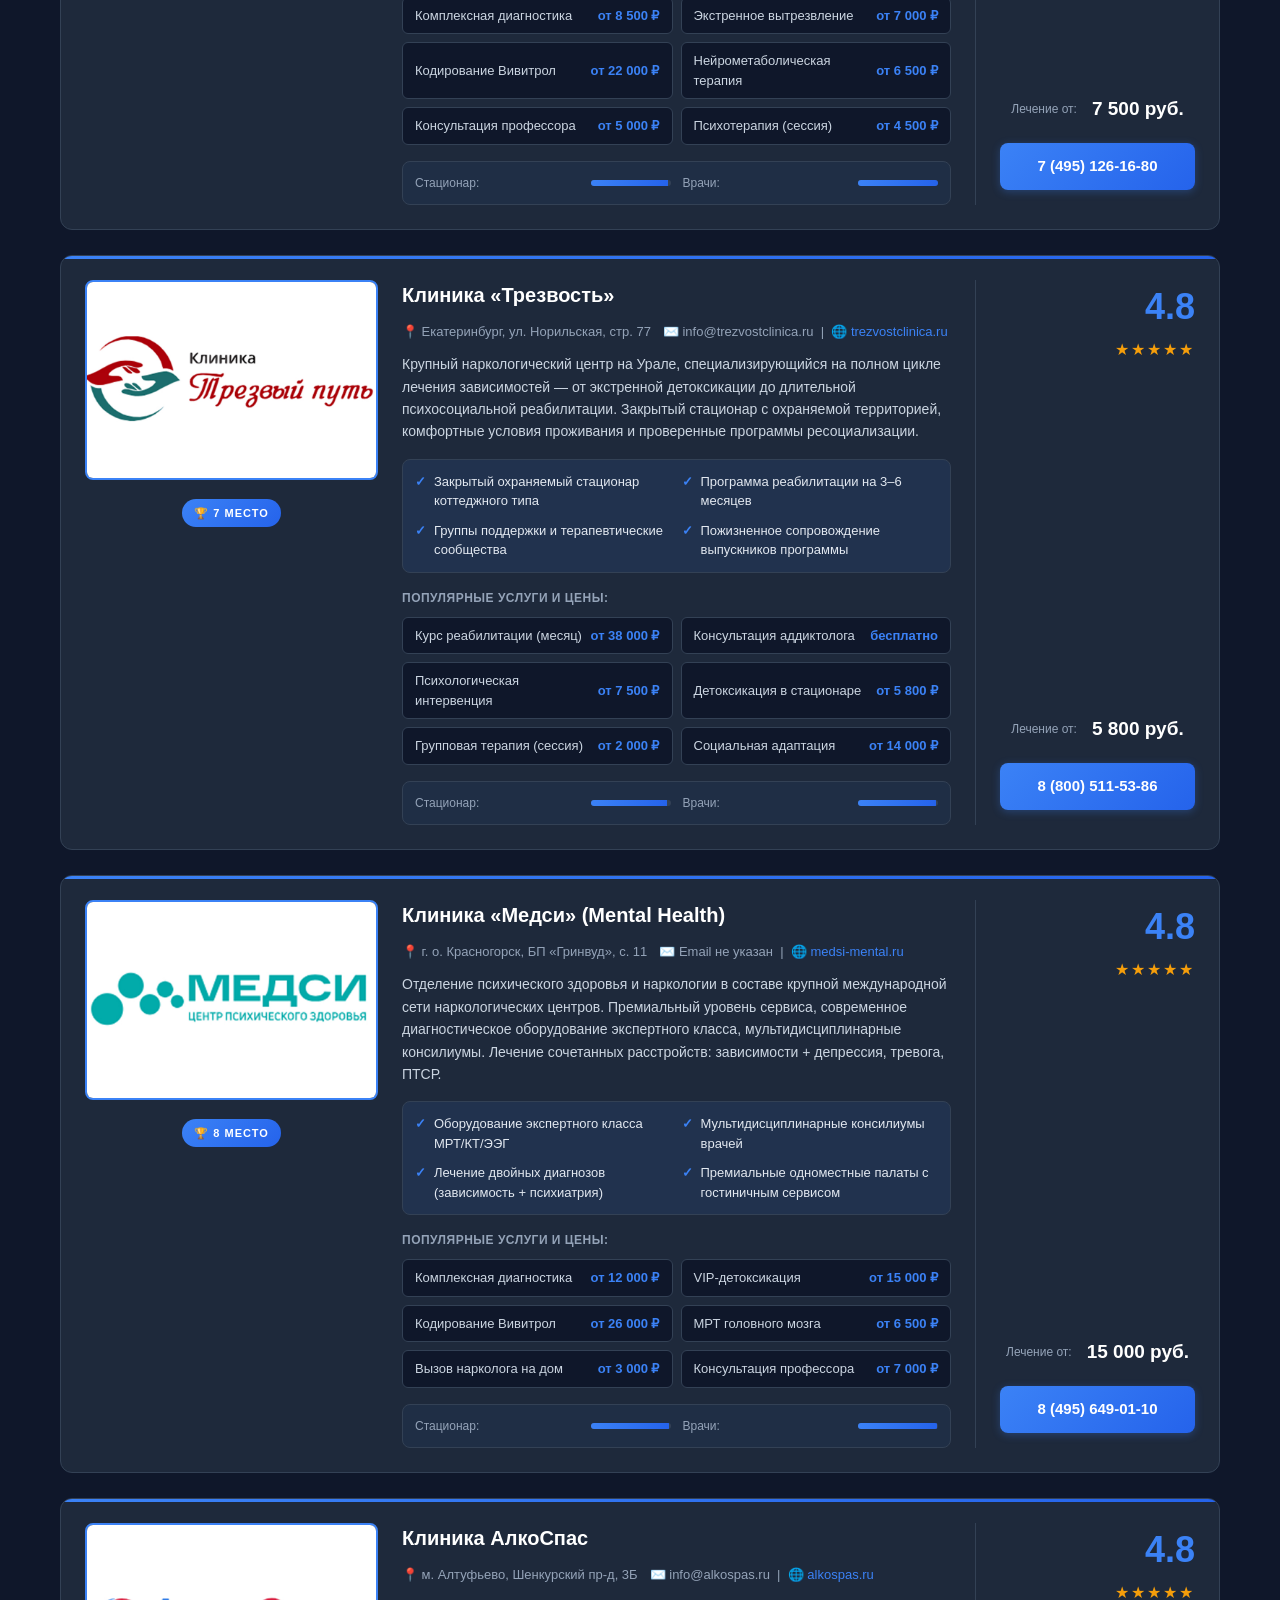
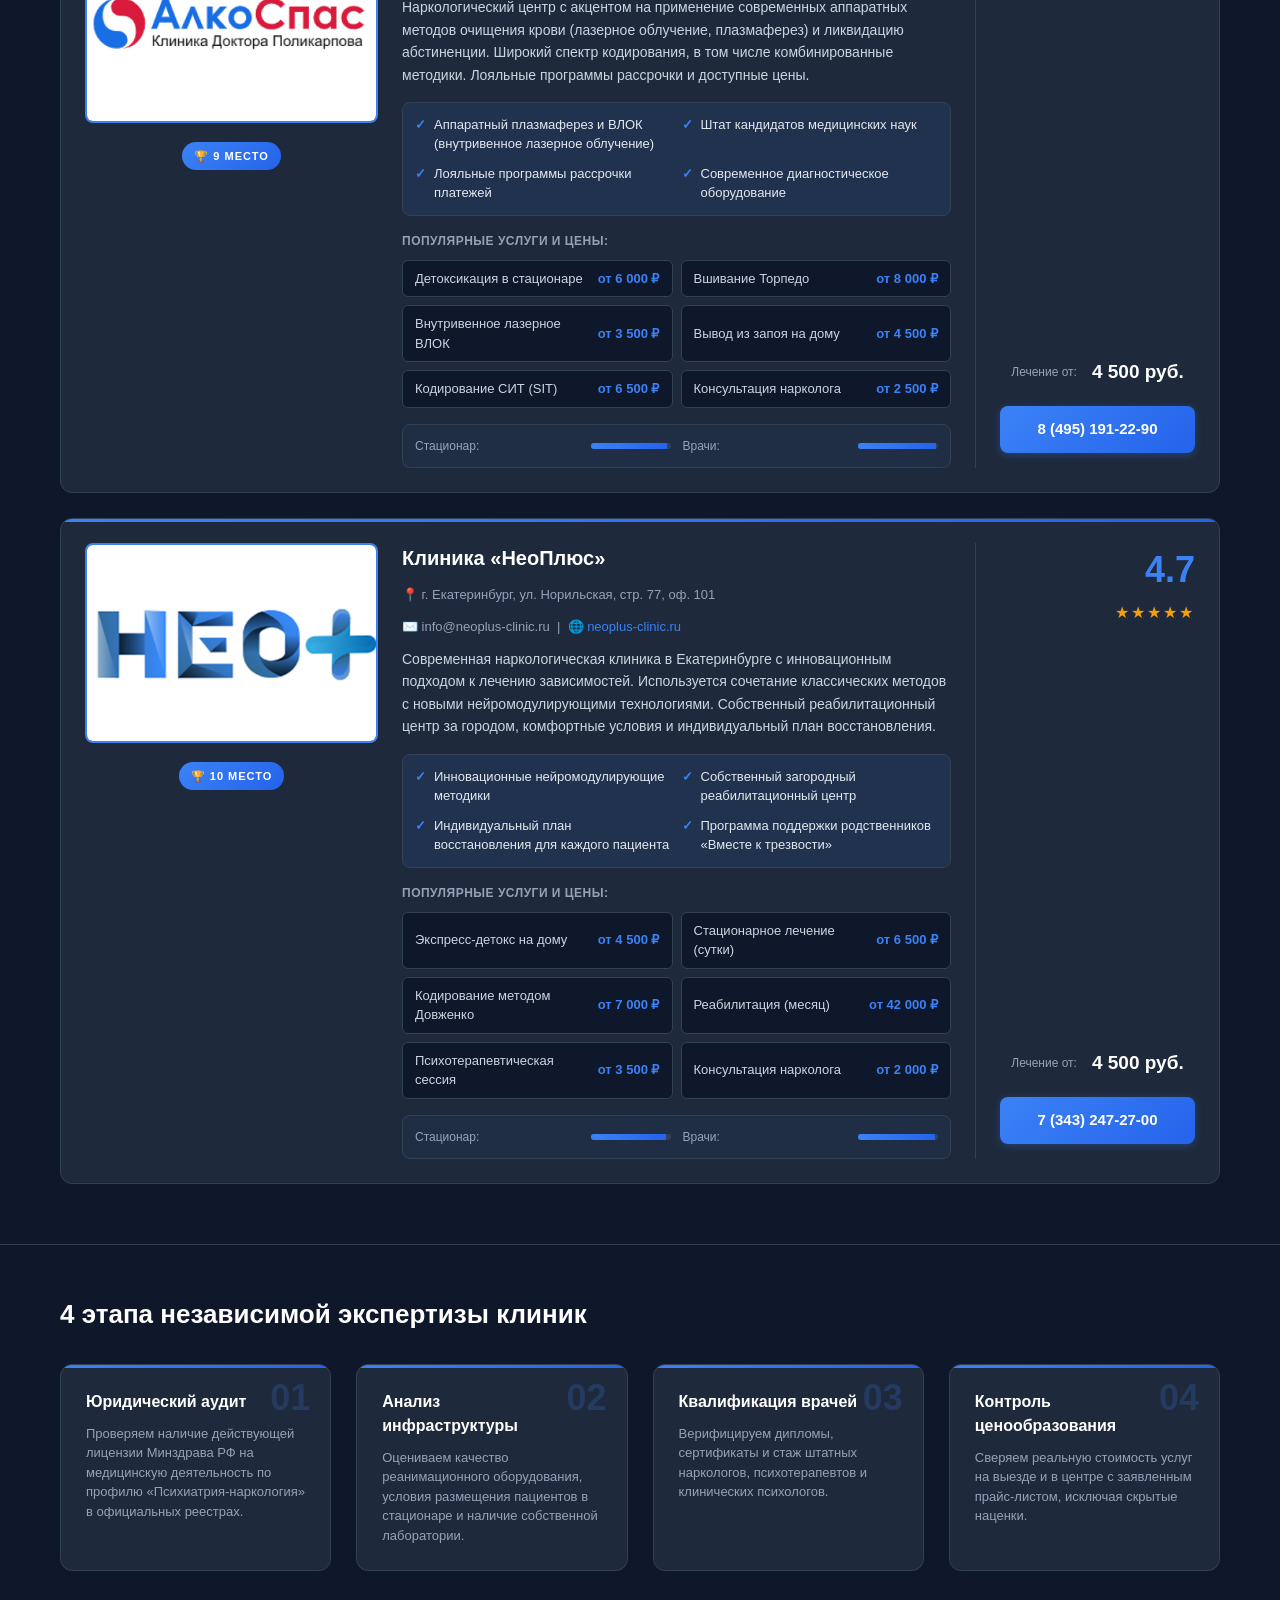
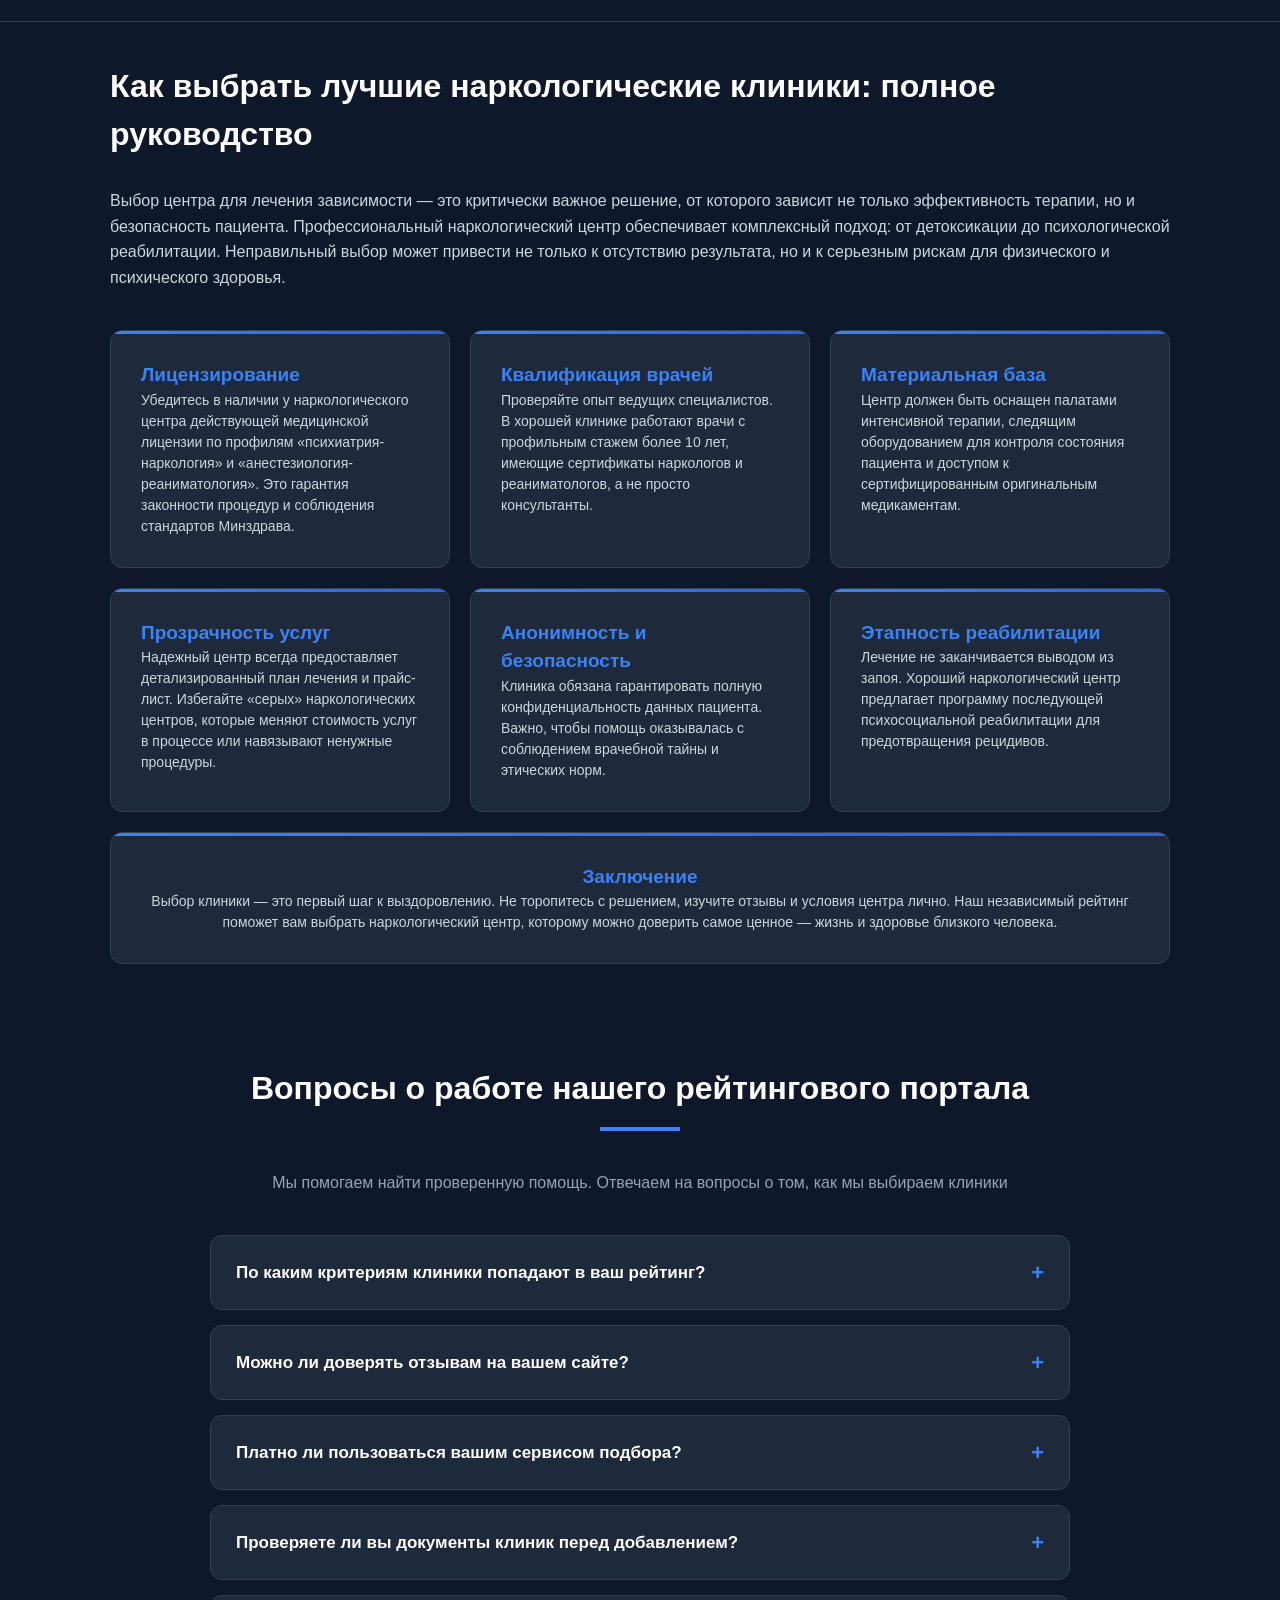
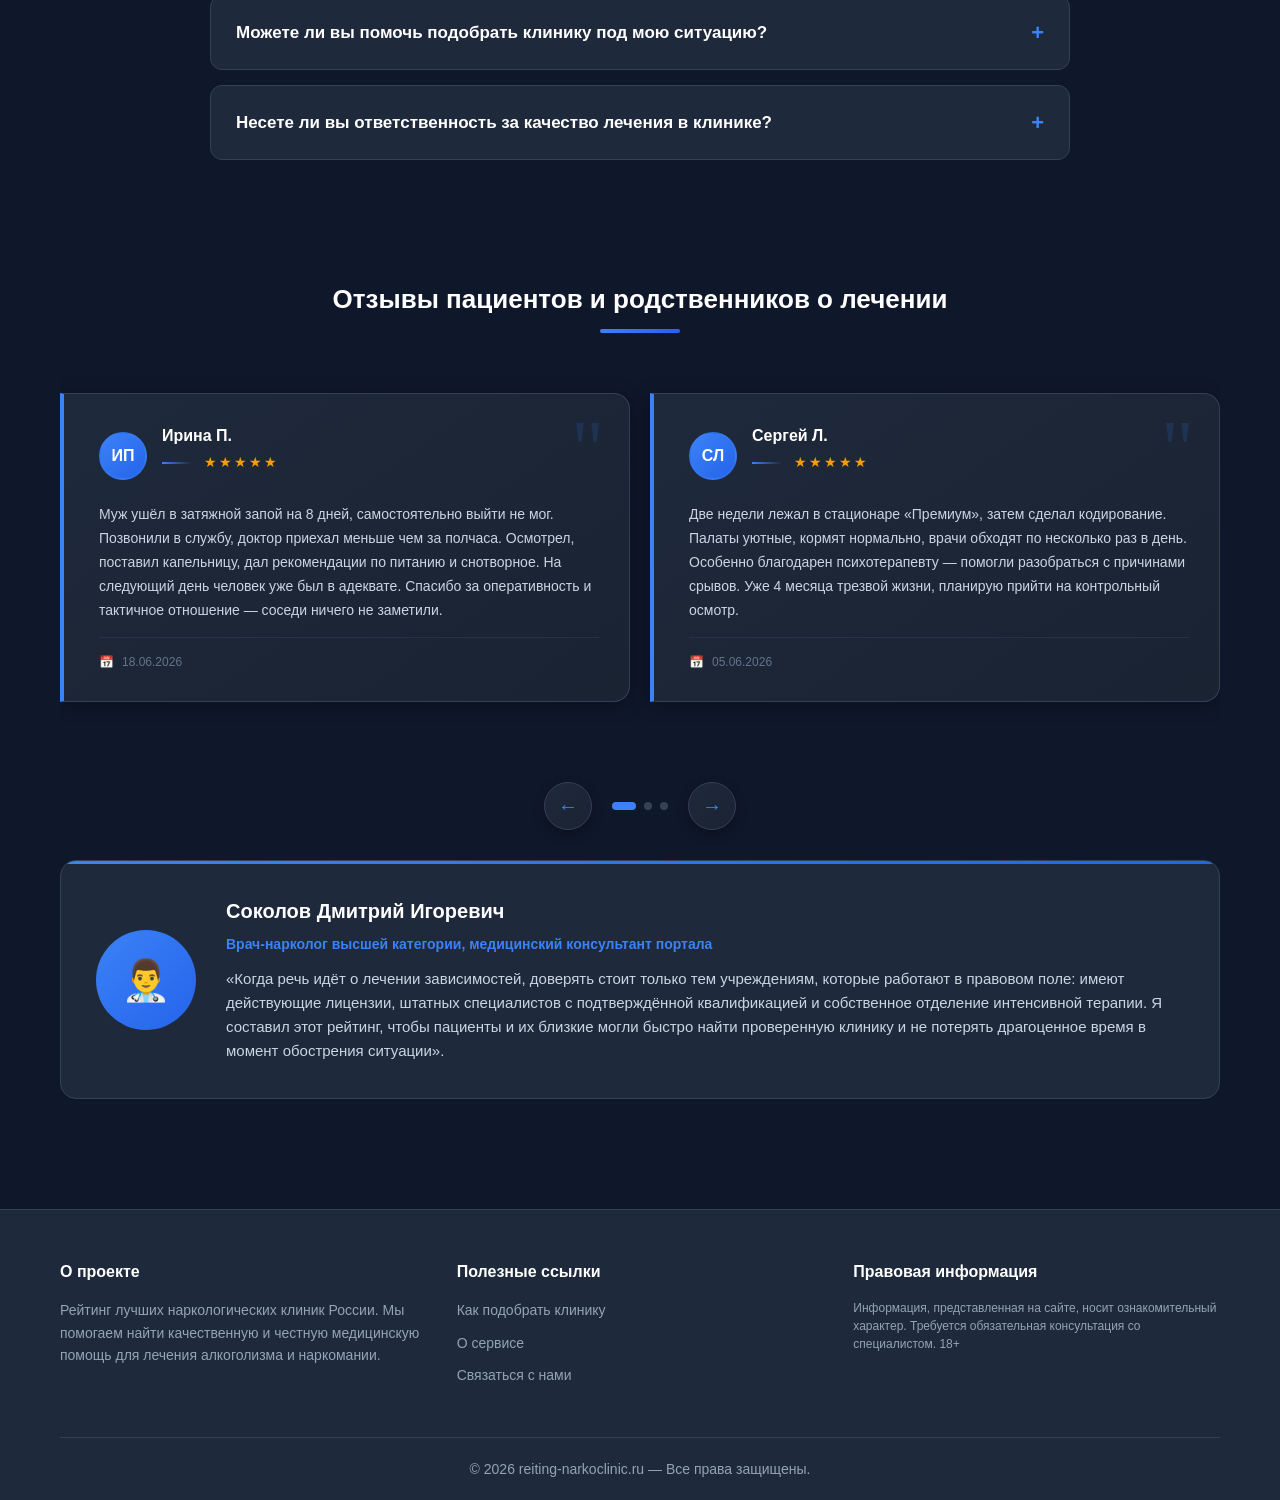
==== commit 8b3aed65: "Update index.html" ====
--- a/index.html
+++ b/index.html
@@ -817,7 +817,7 @@
                     style="color: #3b82f6; text-decoration: none;">ne-zavisimost.ru</a></span>
               </div>
               <p class="clinic-card__descr micro-organization-description" itemprop="description"
-                style="color: #cbd5e1; font-size: 14px; line-height: 1.6; margin: 0 0 16px 0;">Авторский медицинский
+                style="color: #cbd5e1; font-size: 14px; line-height: 1.6; margin: 0 0 16px 0;">Авторский наркологический
                 центр под руководством известного врача-психиатра и нарколога. Уникальная методика сочетания
                 медикаментозной терапии с глубинной психотерапией. Высокий процент стойкой ремиссии за счет
                 индивидуального подхода и работы с первопричинами зависимости.</p>
@@ -1126,7 +1126,7 @@
               </div>
               <p class="clinic-card__descr micro-organization-description" itemprop="description"
                 style="color: #cbd5e1; font-size: 14px; line-height: 1.6; margin: 0 0 16px 0;">Многопрофильный
-                медицинский центр с сильным наркологическим отделением в Твери. Предлагает комплексное лечение
+                наркологический центр с сильным наркологическим отделением в Твери. Предлагает комплексное лечение
                 алкогольной и наркотической зависимости с использованием современных протоколов детоксикации.
                 Собственная лаборатория, комфортные палаты, индивидуальный подбор терапии.</p>
               <div class="clinic-card__advantages"
@@ -1279,7 +1279,7 @@
                     style="color: #3b82f6; text-decoration: none;">klinika-korsakov.ru</a></span>
               </div>
               <p class="clinic-card__descr micro-organization-description" itemprop="description"
-                style="color: #cbd5e1; font-size: 14px; line-height: 1.6; margin: 0 0 16px 0;">Научно-клинический центр,
+                style="color: #cbd5e1; font-size: 14px; line-height: 1.6; margin: 0 0 16px 0;">Наркологический центр,
                 носящий имя выдающегося русского психиатра С. С. Корсакова. Сочетает классические школы отечественной
                 наркологии с новейшими достижениями доказательной медицины. Особое внимание уделяется лечению
                 сопутствующих психических расстройств и когнитивных нарушений.</p>
@@ -1589,7 +1589,7 @@
               </div>
               <p class="clinic-card__descr micro-organization-description" itemprop="description"
                 style="color: #cbd5e1; font-size: 14px; line-height: 1.6; margin: 0 0 16px 0;">Отделение психического
-                здоровья и наркологии в составе крупной международной сети центров. Премиальный уровень сервиса,
+                здоровья и наркологии в составе крупной международной сети наркологических центров. Премиальный уровень сервиса,
                 современное диагностическое оборудование экспертного класса, мультидисциплинарные консилиумы. Лечение
                 сочетанных расстройств: зависимости + депрессия, тревога, ПТСР.</p>
               <div class="clinic-card__advantages"
@@ -1742,7 +1742,7 @@
                     style="color: #3b82f6; text-decoration: none;">alkospas.ru</a></span>
               </div>
               <p class="clinic-card__descr micro-organization-description" itemprop="description"
-                style="color: #cbd5e1; font-size: 14px; line-height: 1.6; margin: 0 0 16px 0;">Профильный центр с
+                style="color: #cbd5e1; font-size: 14px; line-height: 1.6; margin: 0 0 16px 0;">Наркологический центр с
                 акцентом на применение современных аппаратных методов очищения крови (лазерное облучение, плазмаферез) и
                 ликвидацию абстиненции. Широкий спектр кодирования, в том числе комбинированные методики. Лояльные
                 программы рассрочки и доступные цены.</p>
@@ -2054,7 +2054,7 @@
         полное руководство</h2>
       <p style="color: #cbd5e1; margin-bottom: 40px; line-height: 1.6; font-size: 16px;">Выбор центра для лечения
         зависимости — это критически важное решение, от которого зависит не только эффективность терапии, но и
-        безопасность пациента. Профессиональный медицинский центр обеспечивает комплексный подход: от детоксикации до
+        безопасность пациента. Профессиональный наркологический центр обеспечивает комплексный подход: от детоксикации до
         психологической реабилитации. Неправильный выбор может привести не только к отсутствию результата, но и к
         серьезным рискам для физического и психического здоровья.</p>
       <div
@@ -2065,7 +2065,7 @@
             style="position: absolute; top: 0; left: 0; right: 0; height: 3px; background: linear-gradient(90deg, #3b82f6, #2563eb);">
           </div>
           <h3 style="color: #3b82f6; margin-top: 0; font-size: 19px;">Лицензирование</h3>
-          <p style="color: #cbd5e1; line-height: 1.5; font-size: 14px;">Убедитесь в наличии у центра действующей
+          <p style="color: #cbd5e1; line-height: 1.5; font-size: 14px;">Убедитесь в наличии у наркологического центра действующей
             медицинской лицензии по профилям «психиатрия-наркология» и «анестезиология-реаниматология». Это гарантия
             законности процедур и соблюдения стандартов Минздрава.</p>
         </div>
@@ -2096,7 +2096,7 @@
           </div>
           <h3 style="color: #3b82f6; margin-top: 0; font-size: 19px;">Прозрачность услуг</h3>
           <p style="color: #cbd5e1; line-height: 1.5; font-size: 14px;">Надежный центр всегда предоставляет
-            детализированный план лечения и прайс-лист. Избегайте «серых» центров, которые меняют стоимость услуг в
+            детализированный план лечения и прайс-лист. Избегайте «серых» наркологических центров, которые меняют стоимость услуг в
             процессе или навязывают ненужные процедуры.</p>
         </div>
         <div
@@ -2116,7 +2116,7 @@
           </div>
           <h3 style="color: #3b82f6; margin-top: 0; font-size: 19px;">Этапность реабилитации</h3>
           <p style="color: #cbd5e1; line-height: 1.5; font-size: 14px;">Лечение не заканчивается выводом из запоя.
-            Хороший центр предлагает программу последующей психосоциальной реабилитации для предотвращения рецидивов.
+            Хороший наркологический центр предлагает программу последующей психосоциальной реабилитации для предотвращения рецидивов.
           </p>
         </div>
       </div>
@@ -2128,7 +2128,7 @@
         <h3 style="color: #3b82f6; margin-top: 0; font-size: 19px;">Заключение</h3>
         <p style="color: #cbd5e1; line-height: 1.5; font-size: 14px; margin-bottom: 0;">Выбор клиники — это первый шаг к
           выздоровлению. Не торопитесь с решением, изучите отзывы и условия центра лично. Наш независимый рейтинг
-          поможет вам выбрать медицинский центр, которому можно доверить самое ценное — жизнь и здоровье близкого
+          поможет вам выбрать наркологический центр, которому можно доверить самое ценное — жизнь и здоровье близкого
           человека.</p>
       </div>
     </div>
@@ -2152,7 +2152,7 @@
               style="color: #3b82f6; font-size: 22px; transition: transform 0.3s;">+</span></summary>
           <p style="margin-top: 15px; color: #cbd5e1; line-height: 1.6; font-size: 15px;">Мы оцениваем клиники по 5
             ключевым параметрам: наличие действующей медицинской лицензии, квалификация штатных врачей, прозрачность
-            цен, реальная репутация (анализ независимых отзывов) и соблюдение принципов доказательной медицины. Центры,
+            цен, реальная репутация (анализ независимых отзывов) и соблюдение принципов доказательной медицины. Наркологические центры,
             уличенные в обмане или использовании запрещенных методов, в рейтинг не допускаются.</p>
         </details>
         <details
@@ -2180,7 +2180,7 @@
               style="color: #3b82f6; font-size: 22px; transition: transform 0.3s;">+</span></summary>
           <p style="margin-top: 15px; color: #cbd5e1; line-height: 1.6; font-size: 15px;">Нет, наш сервис полностью
             бесплатен для пациентов и их родственников. Вы можете изучить рейтинг, сравнить цены и получить консультацию
-            нашего координатора без каких-либо комиссий. Цены в центрах для вас остаются такими же, как при прямом
+            нашего координатора без каких-либо комиссий. Цены в наркологических центрах для вас остаются такими же, как при прямом
             обращении (или ниже, за счет наших партнерских программ).</p>
         </details>
         <details
@@ -2208,7 +2208,7 @@
               style="color: #3b82f6; font-size: 22px; transition: transform 0.3s;">+</span></summary>
           <p style="margin-top: 15px; color: #cbd5e1; line-height: 1.6; font-size: 15px;">Да, наши координаторы
             бесплатно и анонимно проконсультируют вас по телефону. Мы учтем ваш бюджет, город, тяжесть состояния
-            пациента и необходимость специфических услуг (например, детокс на дому или в центре), чтобы
+            пациента и необходимость специфических услуг (например, детокс на дому или в наркологическом центре), чтобы
             предложить 2–3 наиболее подходящих варианта из нашего рейтинга.</p>
         </details>
         <details
